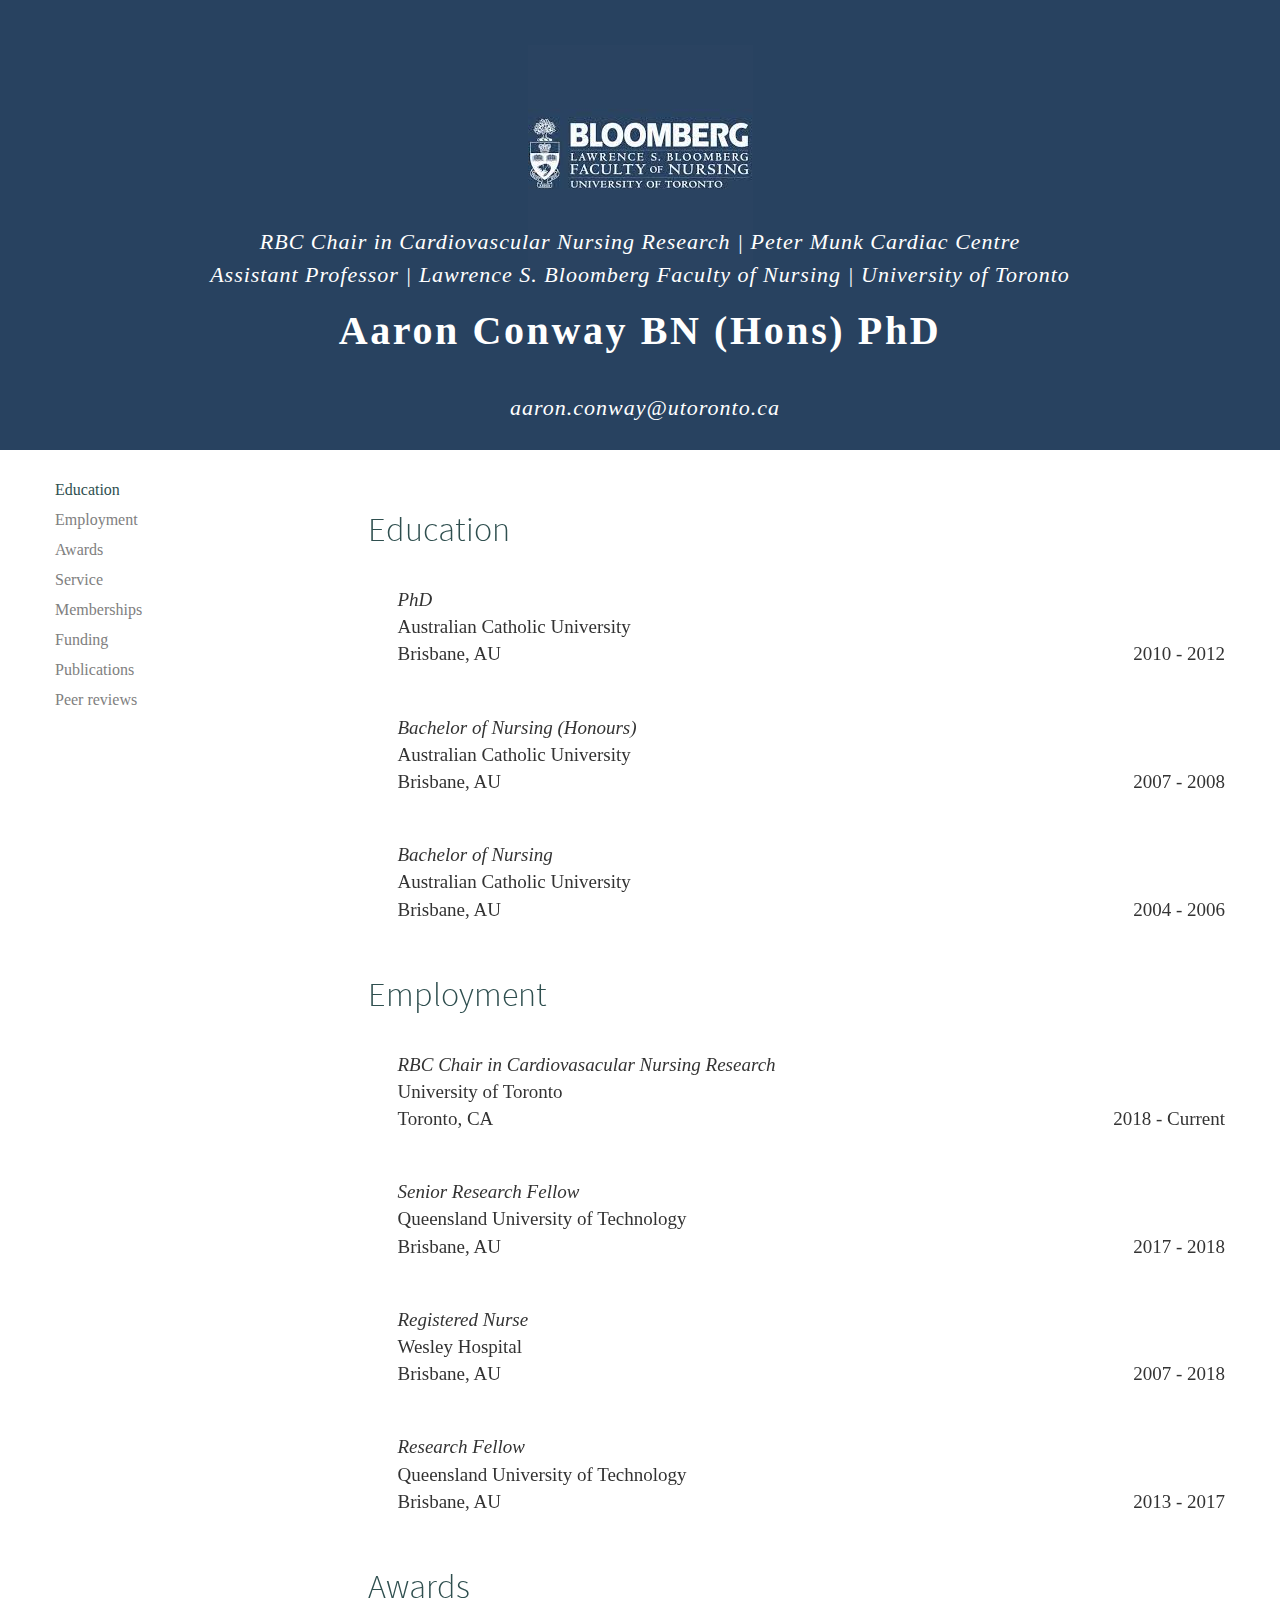
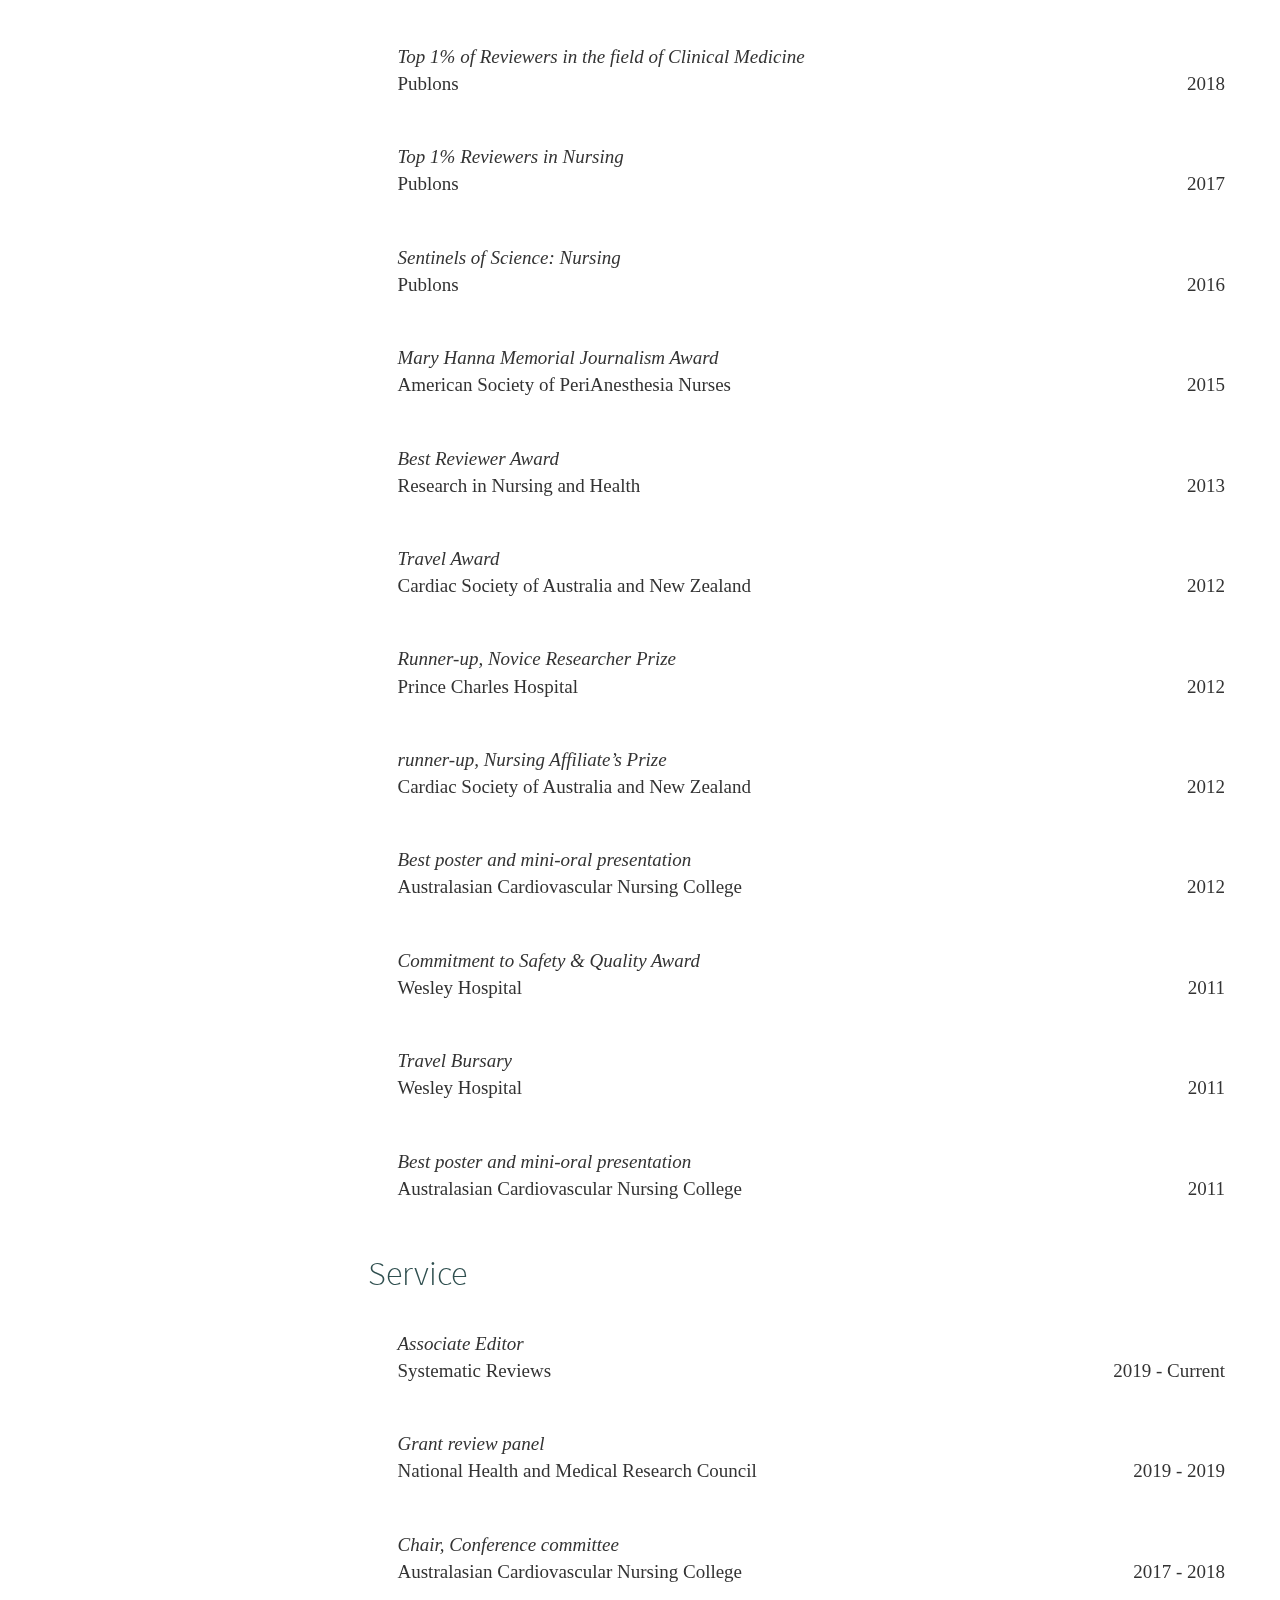
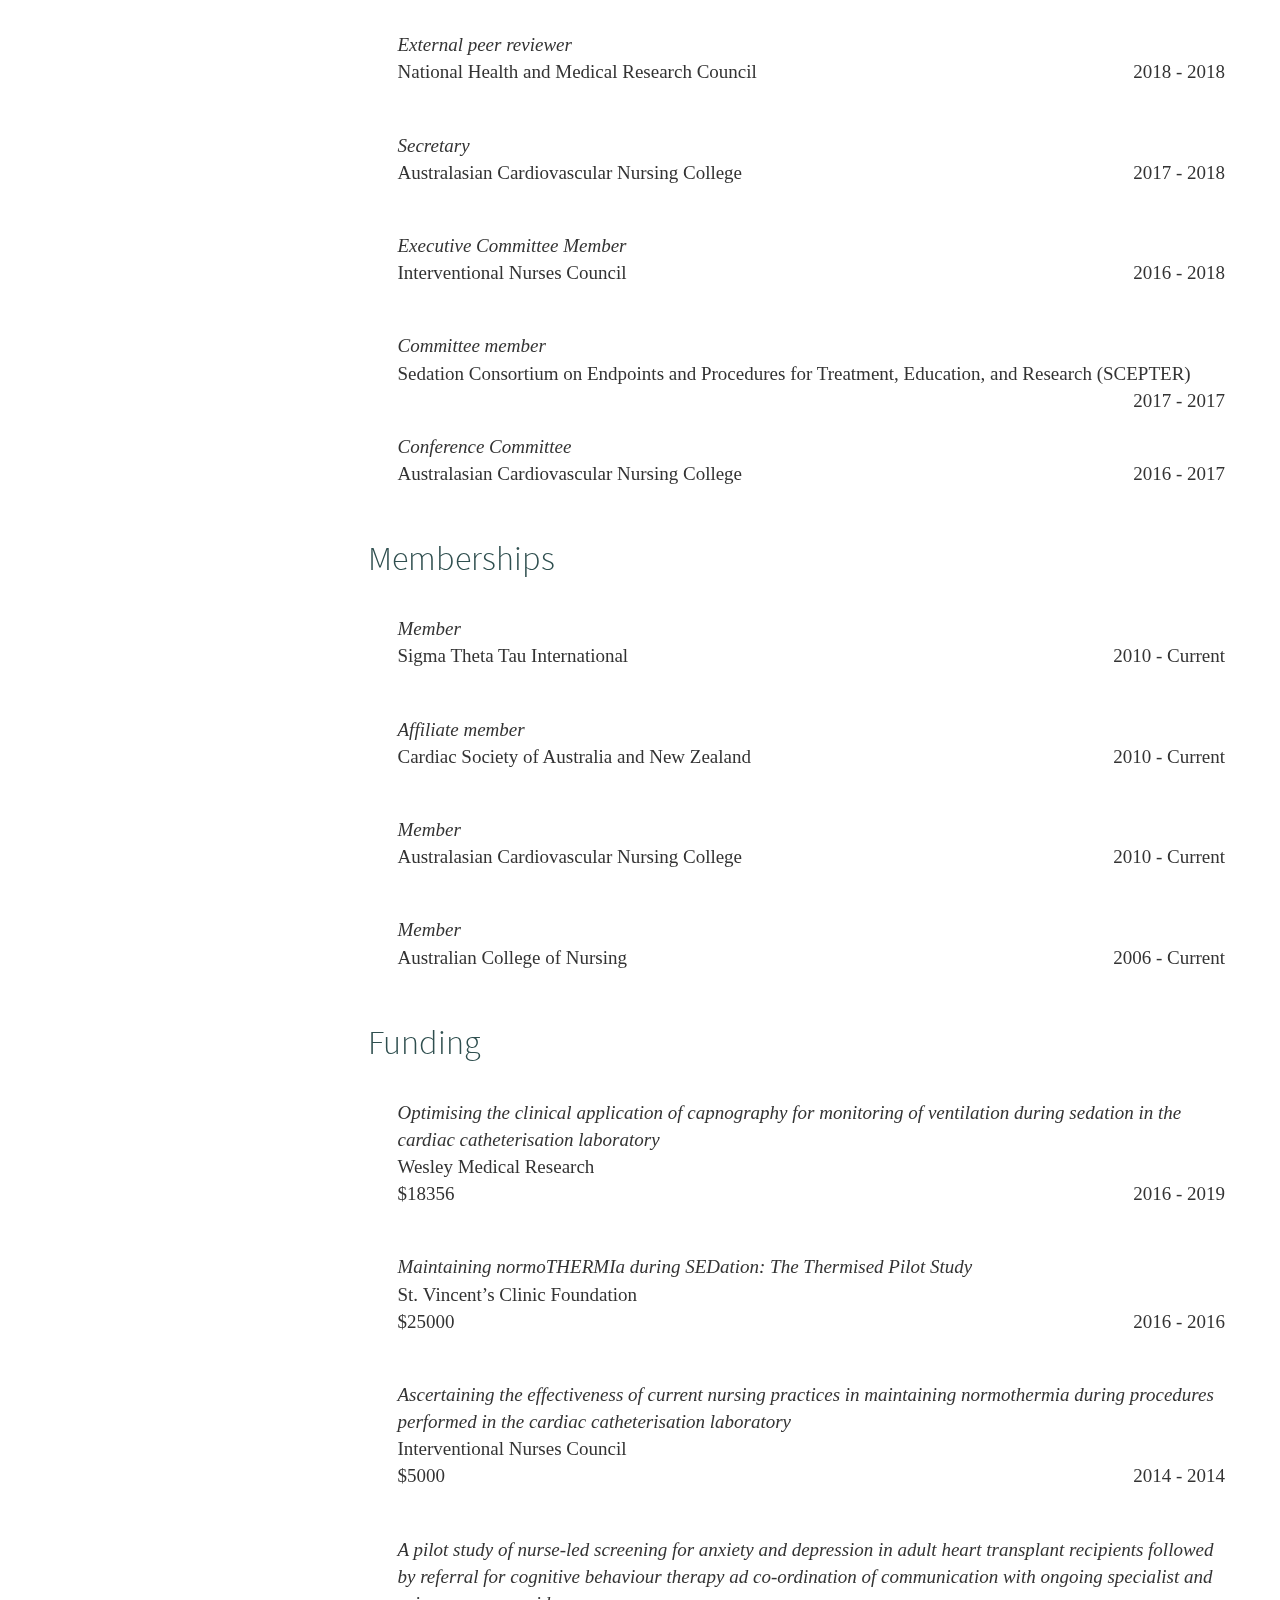
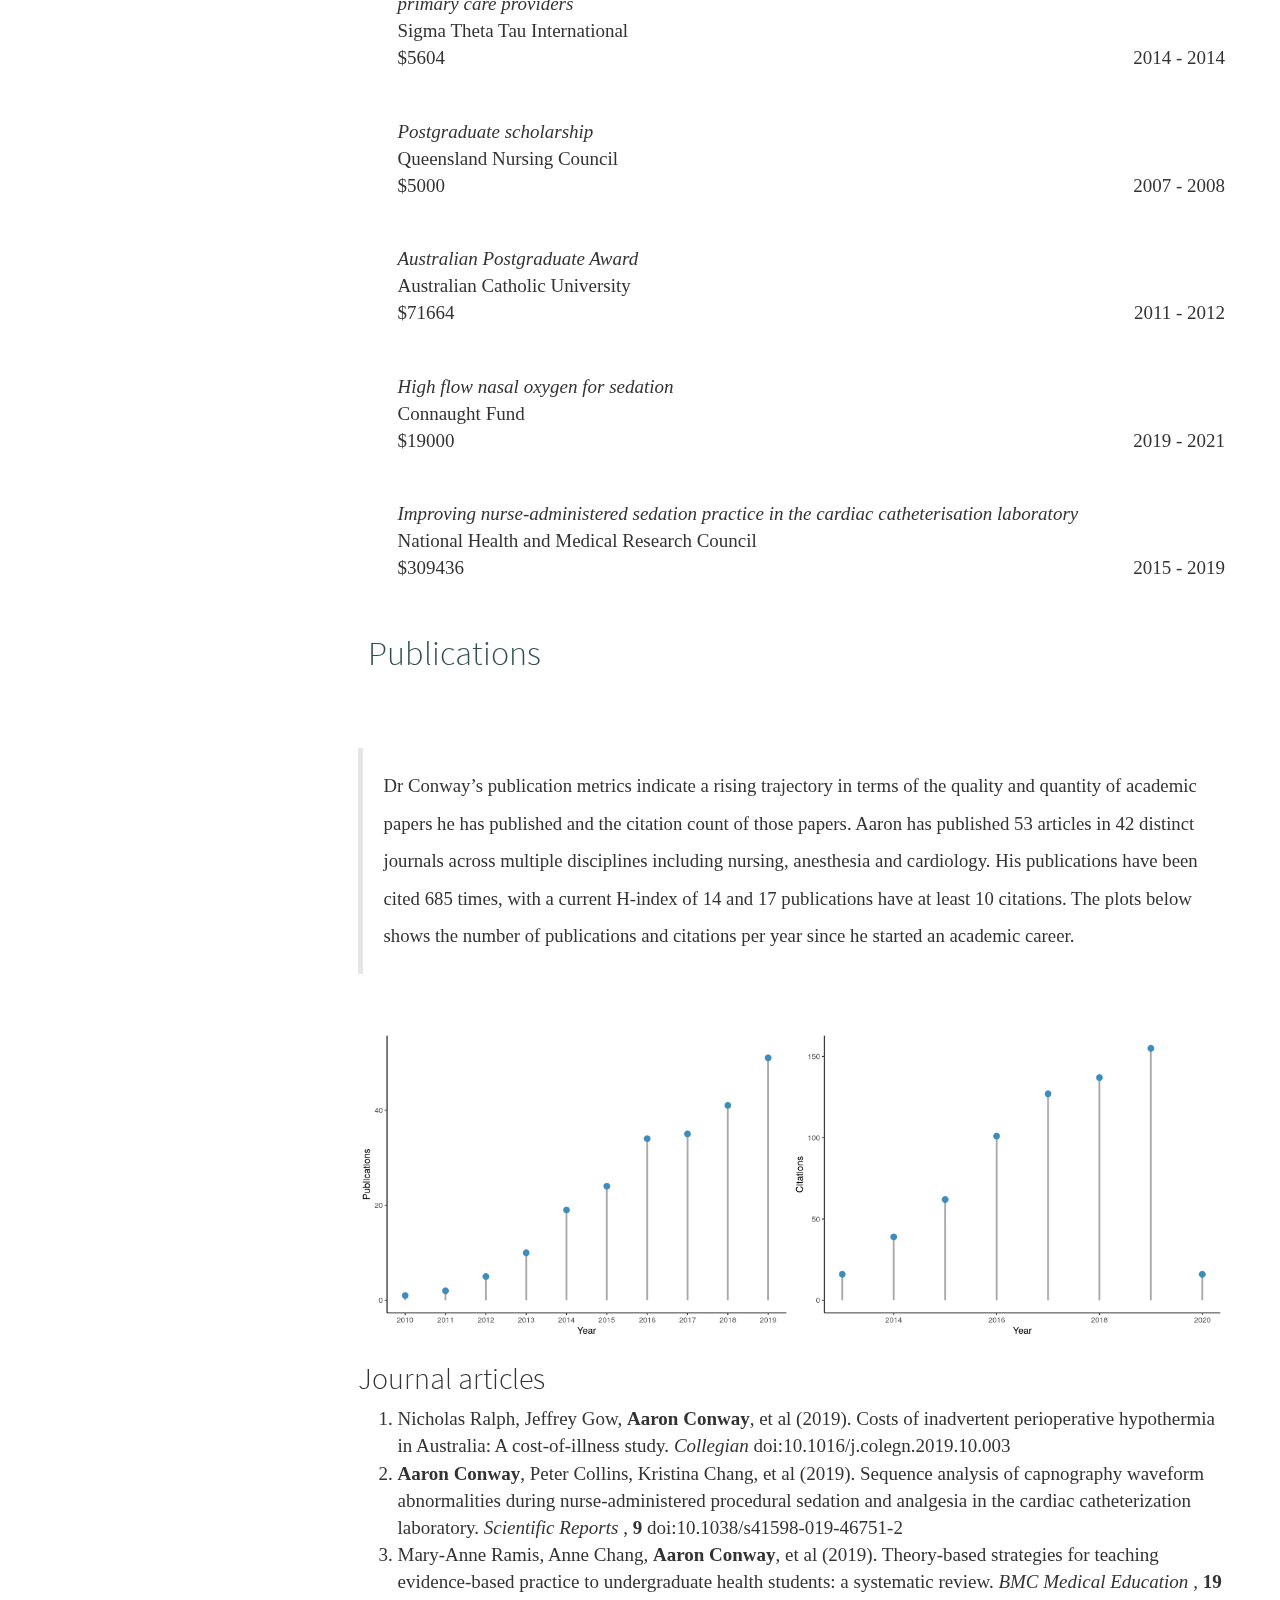
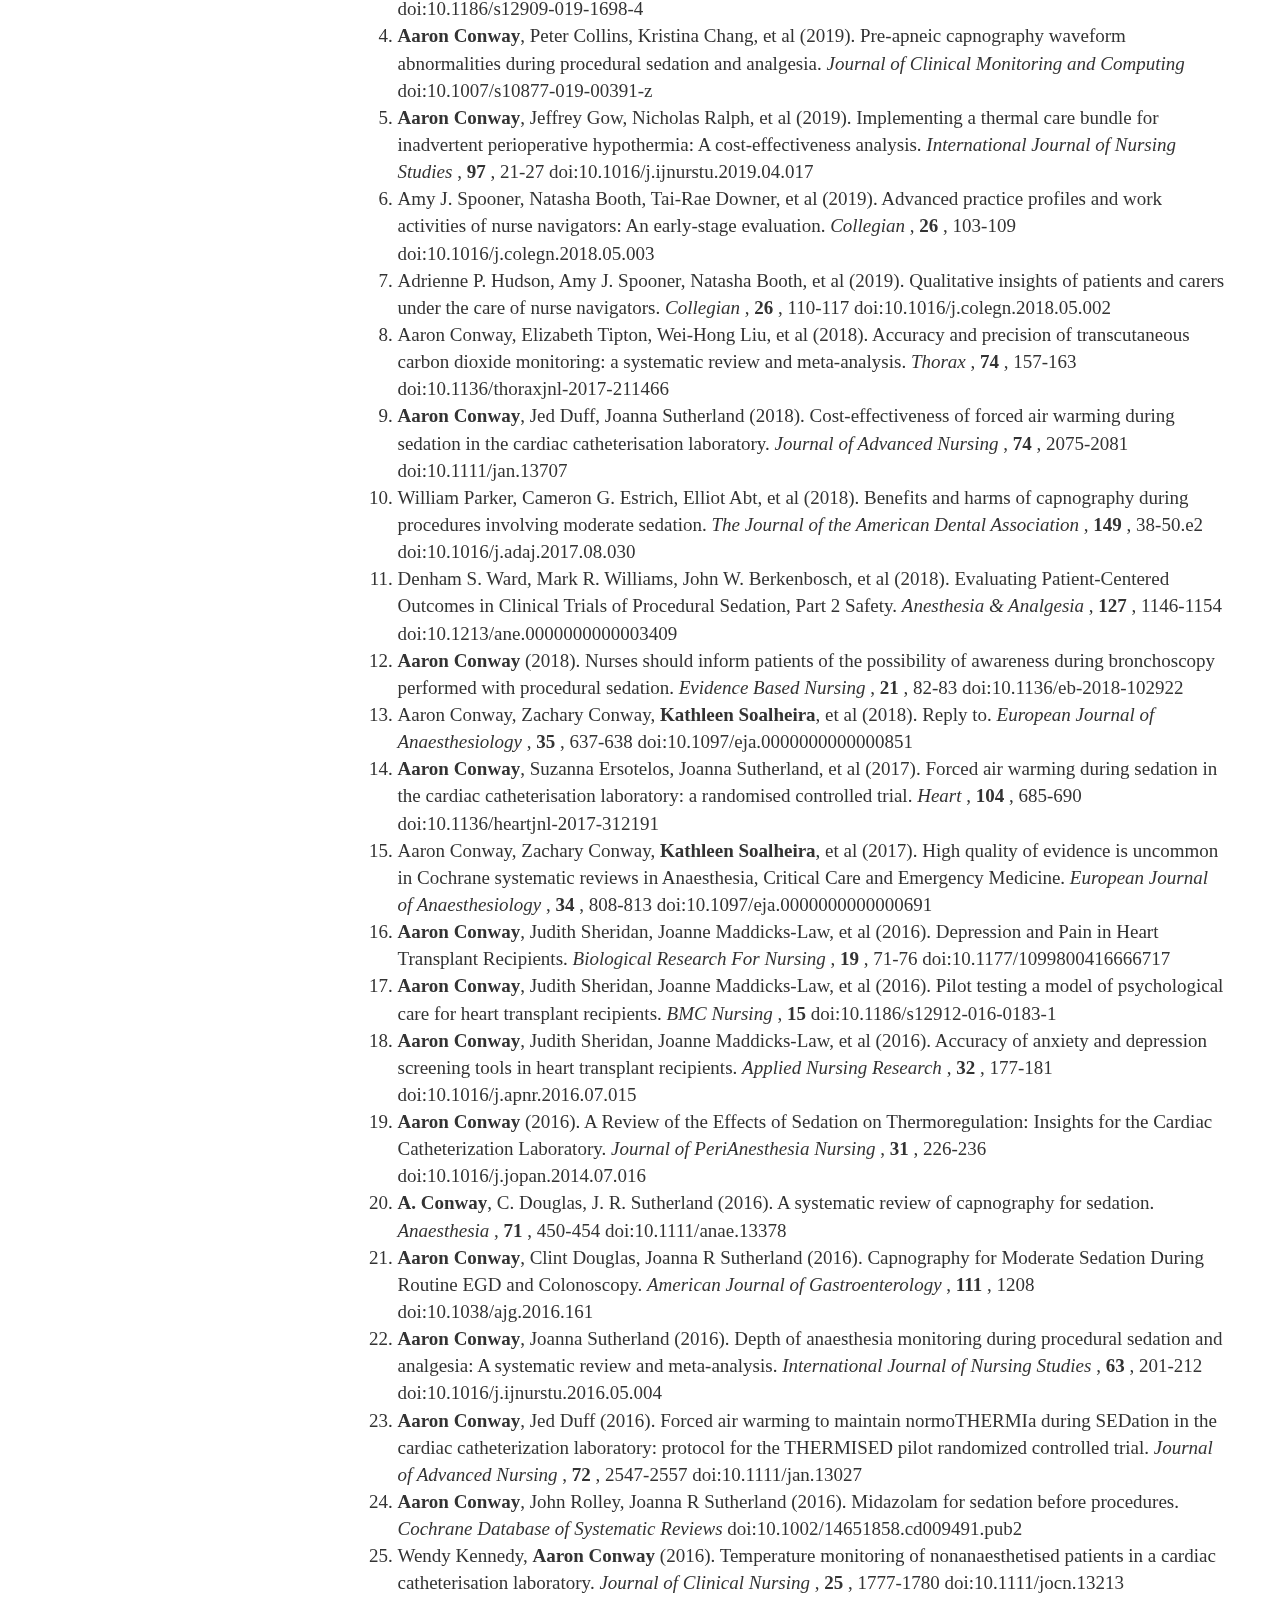
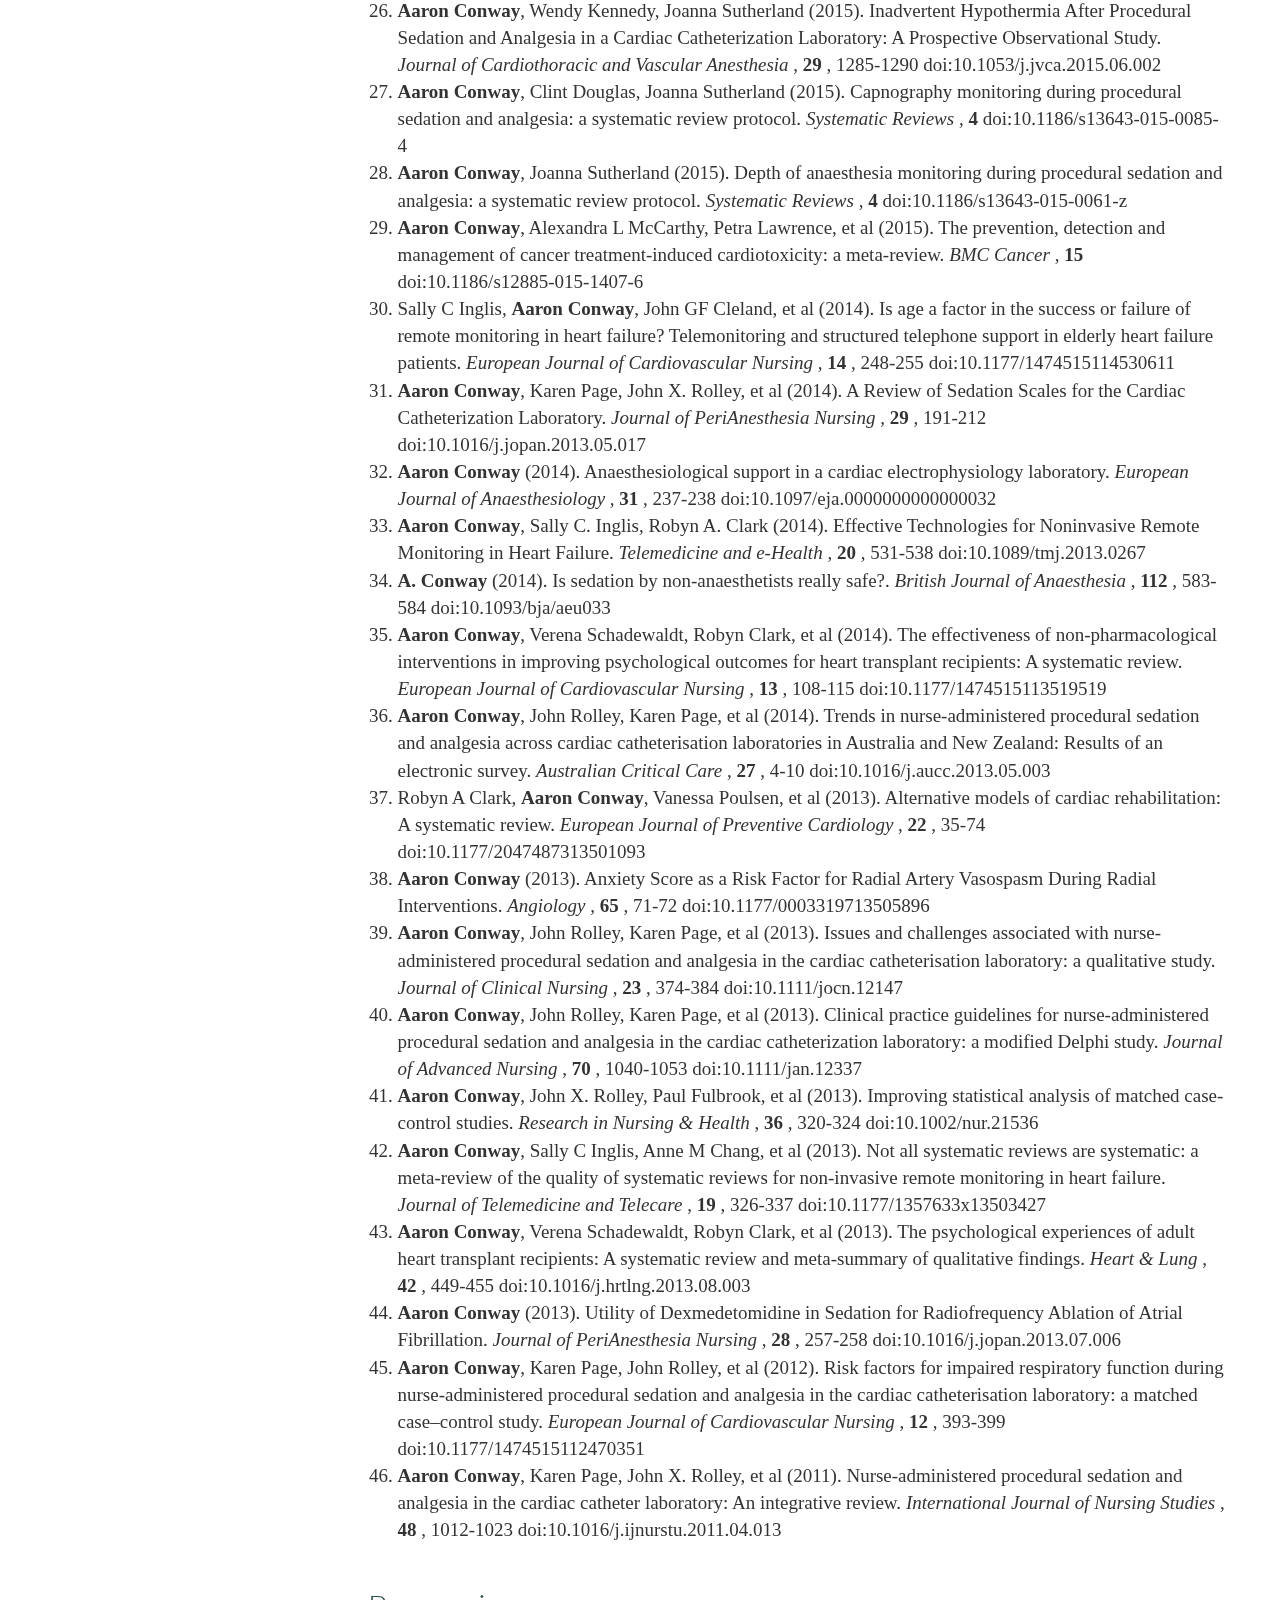
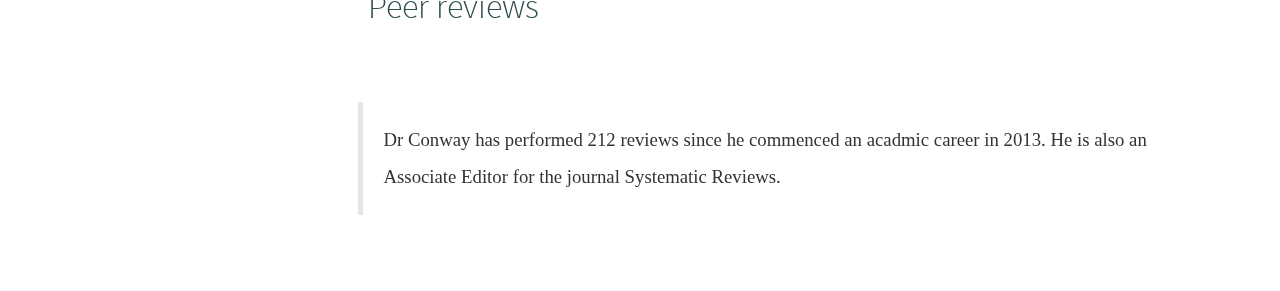
==== docs/index.html @ b569cb8b "Scheduled" ====
<!DOCTYPE html>

<html>

<head>
<meta name="description" content="Aaron Conway Nursing Research">
<script>window.FontAwesomeKitConfig = {"asyncLoading":{"enabled":true},"autoA11y":{"enabled":true},"baseUrl":"https://kit-pro.fontawesome.com","license":"pro","method":"css","minify":{"enabled":true},"v4shim":{"enabled":true},"version":"latest"};
!function(){!function(){if(!(void 0===window.Element||"classList"in document.documentElement)){var e,t,n,i=Array.prototype,o=i.push,a=i.splice,s=i.join;r.prototype={add:function(e){this.contains(e)||(o.call(this,e),this.el.className=this.toString())},contains:function(e){return-1!=this.el.className.indexOf(e)},item:function(e){return this[e]||null},remove:function(e){if(this.contains(e)){for(var t=0;t<this.length&&this[t]!=e;t++);a.call(this,t,1),this.el.className=this.toString()}},toString:function(){return s.call(this," ")},toggle:function(e){return this.contains(e)?this.remove(e):this.add(e),this.contains(e)}},window.DOMTokenList=r,e=Element.prototype,t="classList",n=function(){return new r(this)},Object.defineProperty?Object.defineProperty(e,t,{get:n}):e.__defineGetter__(t,n)}function r(e){for(var t=(this.el=e).className.replace(/^\s+|\s+$/g,"").split(/\s+/),n=0;n<t.length;n++)o.call(this,t[n])}}();function f(e){var t,n,i,o;prefixesArray=e||["fa"],prefixesSelectorString="."+Array.prototype.join.call(e,",."),t=document.querySelectorAll(prefixesSelectorString),Array.prototype.forEach.call(t,function(e){n=e.getAttribute("title"),e.setAttribute("aria-hidden","true"),i=!e.nextElementSibling||!e.nextElementSibling.classList.contains("sr-only"),n&&i&&((o=document.createElement("span")).innerHTML=n,o.classList.add("sr-only"),e.parentNode.insertBefore(o,e.nextSibling))})}var e,t,u=function(e){var t=document.createElement("link");t.href=e,t.media="all",t.rel="stylesheet",document.getElementsByTagName("head")[0].appendChild(t)},m=function(e){!function(e,t,n){var i,o=window.document,a=o.createElement("link");if(t)i=t;else{var s=(o.body||o.getElementsByTagName("head")[0]).childNodes;i=s[s.length-1]}var r=o.styleSheets;a.rel="stylesheet",a.href=e,a.media="only x",function e(t){if(o.body)return t();setTimeout(function(){e(t)})}(function(){i.parentNode.insertBefore(a,t?i:i.nextSibling)});var l=function(e){for(var t=a.href,n=r.length;n--;)if(r[n].href===t)return e();setTimeout(function(){l(e)})};function c(){a.addEventListener&&a.removeEventListener("load",c),a.media=n||"all"}a.addEventListener&&a.addEventListener("load",c),(a.onloadcssdefined=l)(c)}(e)},n=function(e,t){var n=t&&void 0!==t.autoFetchSvg?t.autoFetchSvg:void 0,i=t&&void 0!==t.async?t.async:void 0,o=t&&void 0!==t.autoA11y?t.autoA11y:void 0,a=document.createElement("script"),s=document.scripts[0];a.src=e,void 0!==o&&a.setAttribute("data-auto-a11y",o?"true":"false"),n&&(a.setAttributeNode(document.createAttribute("data-auto-fetch-svg")),a.setAttribute("data-fetch-svg-from",t.fetchSvgFrom)),i&&a.setAttributeNode(document.createAttribute("defer")),s.parentNode.appendChild(a)};function h(e,t){var n=t&&t.shim?e.license+"-v4-shims":e.license,i=t&&t.minify?".min":"";return e.baseUrl+"/releases/"+("latest"===e.version?"latest":"v".concat(e.version))+"/"+e.method+"/"+n+i+"."+e.method}try{if(window.FontAwesomeKitConfig){var i=window.FontAwesomeKitConfig;"js"===i.method&&(t={async:(e=i).asyncLoading.enabled,autoA11y:e.autoA11y.enabled},"pro"===e.license&&(t.autoFetchSvg=!0,t.fetchSvgFrom=e.baseUrl+"/releases/"+("latest"===e.version?"latest":"v".concat(e.version))+"/svgs"),e.v4shim.enabled&&n(h(e,{shim:!0,minify:e.minify.enabled})),n(h(e,{minify:e.minify.enabled}),t)),"css"===i.method&&function(e){var t,n,i,o,a,s,r,l,c=f.bind(f,["fa","fab","fas","far","fal"]);e.autoA11y.enabled&&(n=c,o=[],a=document,s=a.documentElement.doScroll,r="DOMContentLoaded",(l=(s?/^loaded|^c/:/^loaded|^i|^c/).test(a.readyState))||a.addEventListener(r,i=function(){for(a.removeEventListener(r,i),l=1;i=o.shift();)i()}),l?setTimeout(n,0):o.push(n),t=c,"undefined"!=typeof MutationObserver&&new MutationObserver(t).observe(document,{childList:!0,subtree:!0})),e.v4shim.enabled&&(e.asyncLoading.enabled?m(h(e,{shim:!0,minify:e.minify.enabled})):u(h(e,{shim:!0,minify:e.minify.enabled})));var d=h(e,{minify:e.minify.enabled});e.asyncLoading.enabled?m(d):u(d)}(i)}}catch(e){}}();</script>
  
    <style type="text/css; charset=utf-8">@font-face {
font-family: 'Lato';
font-style: normal;
font-weight: 300;
src: local('Lato Light'), local('Lato-Light'), url([data-uri]) format('truetype');
}
@font-face {
font-family: 'Yanone Kaffeesatz';
font-style: normal;
font-weight: 300;
src: url([data-uri]) format('truetype');
}
</style>
          
<meta charset="utf-8" />
<meta name="generator" content="pandoc" />
<meta http-equiv="X-UA-Compatible" content="IE=EDGE" />




<title>index.utf8</title>

<script>/*! jQuery v1.11.3 | (c) 2005, 2015 jQuery Foundation, Inc. | jquery.org/license */
!function(a,b){"object"==typeof module&&"object"==typeof module.exports?module.exports=a.document?b(a,!0):function(a){if(!a.document)throw new Error("jQuery requires a window with a document");return b(a)}:b(a)}("undefined"!=typeof window?window:this,function(a,b){var c=[],d=c.slice,e=c.concat,f=c.push,g=c.indexOf,h={},i=h.toString,j=h.hasOwnProperty,k={},l="1.11.3",m=function(a,b){return new m.fn.init(a,b)},n=/^[\s\uFEFF\xA0]+|[\s\uFEFF\xA0]+$/g,o=/^-ms-/,p=/-([\da-z])/gi,q=function(a,b){return b.toUpperCase()};m.fn=m.prototype={jquery:l,constructor:m,selector:"",length:0,toArray:function(){return d.call(this)},get:function(a){return null!=a?0>a?this[a+this.length]:this[a]:d.call(this)},pushStack:function(a){var b=m.merge(this.constructor(),a);return b.prevObject=this,b.context=this.context,b},each:function(a,b){return m.each(this,a,b)},map:function(a){return this.pushStack(m.map(this,function(b,c){return a.call(b,c,b)}))},slice:function(){return this.pushStack(d.apply(this,arguments))},first:function(){return this.eq(0)},last:function(){return this.eq(-1)},eq:function(a){var b=this.length,c=+a+(0>a?b:0);return this.pushStack(c>=0&&b>c?[this[c]]:[])},end:function(){return this.prevObject||this.constructor(null)},push:f,sort:c.sort,splice:c.splice},m.extend=m.fn.extend=function(){var a,b,c,d,e,f,g=arguments[0]||{},h=1,i=arguments.length,j=!1;for("boolean"==typeof g&&(j=g,g=arguments[h]||{},h++),"object"==typeof g||m.isFunction(g)||(g={}),h===i&&(g=this,h--);i>h;h++)if(null!=(e=arguments[h]))for(d in e)a=g[d],c=e[d],g!==c&&(j&&c&&(m.isPlainObject(c)||(b=m.isArray(c)))?(b?(b=!1,f=a&&m.isArray(a)?a:[]):f=a&&m.isPlainObject(a)?a:{},g[d]=m.extend(j,f,c)):void 0!==c&&(g[d]=c));return g},m.extend({expando:"jQuery"+(l+Math.random()).replace(/\D/g,""),isReady:!0,error:function(a){throw new Error(a)},noop:function(){},isFunction:function(a){return"function"===m.type(a)},isArray:Array.isArray||function(a){return"array"===m.type(a)},isWindow:function(a){return null!=a&&a==a.window},isNumeric:function(a){return!m.isArray(a)&&a-parseFloat(a)+1>=0},isEmptyObject:function(a){var b;for(b in a)return!1;return!0},isPlainObject:function(a){var b;if(!a||"object"!==m.type(a)||a.nodeType||m.isWindow(a))return!1;try{if(a.constructor&&!j.call(a,"constructor")&&!j.call(a.constructor.prototype,"isPrototypeOf"))return!1}catch(c){return!1}if(k.ownLast)for(b in a)return j.call(a,b);for(b in a);return void 0===b||j.call(a,b)},type:function(a){return null==a?a+"":"object"==typeof a||"function"==typeof a?h[i.call(a)]||"object":typeof a},globalEval:function(b){b&&m.trim(b)&&(a.execScript||function(b){a.eval.call(a,b)})(b)},camelCase:function(a){return a.replace(o,"ms-").replace(p,q)},nodeName:function(a,b){return a.nodeName&&a.nodeName.toLowerCase()===b.toLowerCase()},each:function(a,b,c){var d,e=0,f=a.length,g=r(a);if(c){if(g){for(;f>e;e++)if(d=b.apply(a[e],c),d===!1)break}else for(e in a)if(d=b.apply(a[e],c),d===!1)break}else if(g){for(;f>e;e++)if(d=b.call(a[e],e,a[e]),d===!1)break}else for(e in a)if(d=b.call(a[e],e,a[e]),d===!1)break;return a},trim:function(a){return null==a?"":(a+"").replace(n,"")},makeArray:function(a,b){var c=b||[];return null!=a&&(r(Object(a))?m.merge(c,"string"==typeof a?[a]:a):f.call(c,a)),c},inArray:function(a,b,c){var d;if(b){if(g)return g.call(b,a,c);for(d=b.length,c=c?0>c?Math.max(0,d+c):c:0;d>c;c++)if(c in b&&b[c]===a)return c}return-1},merge:function(a,b){var c=+b.length,d=0,e=a.length;while(c>d)a[e++]=b[d++];if(c!==c)while(void 0!==b[d])a[e++]=b[d++];return a.length=e,a},grep:function(a,b,c){for(var d,e=[],f=0,g=a.length,h=!c;g>f;f++)d=!b(a[f],f),d!==h&&e.push(a[f]);return e},map:function(a,b,c){var d,f=0,g=a.length,h=r(a),i=[];if(h)for(;g>f;f++)d=b(a[f],f,c),null!=d&&i.push(d);else for(f in a)d=b(a[f],f,c),null!=d&&i.push(d);return e.apply([],i)},guid:1,proxy:function(a,b){var c,e,f;return"string"==typeof b&&(f=a[b],b=a,a=f),m.isFunction(a)?(c=d.call(arguments,2),e=function(){return a.apply(b||this,c.concat(d.call(arguments)))},e.guid=a.guid=a.guid||m.guid++,e):void 0},now:function(){return+new Date},support:k}),m.each("Boolean Number String Function Array Date RegExp Object Error".split(" "),function(a,b){h["[object "+b+"]"]=b.toLowerCase()});function r(a){var b="length"in a&&a.length,c=m.type(a);return"function"===c||m.isWindow(a)?!1:1===a.nodeType&&b?!0:"array"===c||0===b||"number"==typeof b&&b>0&&b-1 in a}var s=function(a){var b,c,d,e,f,g,h,i,j,k,l,m,n,o,p,q,r,s,t,u="sizzle"+1*new Date,v=a.document,w=0,x=0,y=ha(),z=ha(),A=ha(),B=function(a,b){return a===b&&(l=!0),0},C=1<<31,D={}.hasOwnProperty,E=[],F=E.pop,G=E.push,H=E.push,I=E.slice,J=function(a,b){for(var c=0,d=a.length;d>c;c++)if(a[c]===b)return c;return-1},K="checked|selected|async|autofocus|autoplay|controls|defer|disabled|hidden|ismap|loop|multiple|open|readonly|required|scoped",L="[\\x20\\t\\r\\n\\f]",M="(?:\\\\.|[\\w-]|[^\\x00-\\xa0])+",N=M.replace("w","w#"),O="\\["+L+"*("+M+")(?:"+L+"*([*^$|!~]?=)"+L+"*(?:'((?:\\\\.|[^\\\\'])*)'|\"((?:\\\\.|[^\\\\\"])*)\"|("+N+"))|)"+L+"*\\]",P=":("+M+")(?:\\((('((?:\\\\.|[^\\\\'])*)'|\"((?:\\\\.|[^\\\\\"])*)\")|((?:\\\\.|[^\\\\()[\\]]|"+O+")*)|.*)\\)|)",Q=new RegExp(L+"+","g"),R=new RegExp("^"+L+"+|((?:^|[^\\\\])(?:\\\\.)*)"+L+"+$","g"),S=new RegExp("^"+L+"*,"+L+"*"),T=new RegExp("^"+L+"*([>+~]|"+L+")"+L+"*"),U=new RegExp("="+L+"*([^\\]'\"]*?)"+L+"*\\]","g"),V=new RegExp(P),W=new RegExp("^"+N+"$"),X={ID:new RegExp("^#("+M+")"),CLASS:new RegExp("^\\.("+M+")"),TAG:new RegExp("^("+M.replace("w","w*")+")"),ATTR:new RegExp("^"+O),PSEUDO:new RegExp("^"+P),CHILD:new RegExp("^:(only|first|last|nth|nth-last)-(child|of-type)(?:\\("+L+"*(even|odd|(([+-]|)(\\d*)n|)"+L+"*(?:([+-]|)"+L+"*(\\d+)|))"+L+"*\\)|)","i"),bool:new RegExp("^(?:"+K+")$","i"),needsContext:new RegExp("^"+L+"*[>+~]|:(even|odd|eq|gt|lt|nth|first|last)(?:\\("+L+"*((?:-\\d)?\\d*)"+L+"*\\)|)(?=[^-]|$)","i")},Y=/^(?:input|select|textarea|button)$/i,Z=/^h\d$/i,$=/^[^{]+\{\s*\[native \w/,_=/^(?:#([\w-]+)|(\w+)|\.([\w-]+))$/,aa=/[+~]/,ba=/'|\\/g,ca=new RegExp("\\\\([\\da-f]{1,6}"+L+"?|("+L+")|.)","ig"),da=function(a,b,c){var d="0x"+b-65536;return d!==d||c?b:0>d?String.fromCharCode(d+65536):String.fromCharCode(d>>10|55296,1023&d|56320)},ea=function(){m()};try{H.apply(E=I.call(v.childNodes),v.childNodes),E[v.childNodes.length].nodeType}catch(fa){H={apply:E.length?function(a,b){G.apply(a,I.call(b))}:function(a,b){var c=a.length,d=0;while(a[c++]=b[d++]);a.length=c-1}}}function ga(a,b,d,e){var f,h,j,k,l,o,r,s,w,x;if((b?b.ownerDocument||b:v)!==n&&m(b),b=b||n,d=d||[],k=b.nodeType,"string"!=typeof a||!a||1!==k&&9!==k&&11!==k)return d;if(!e&&p){if(11!==k&&(f=_.exec(a)))if(j=f[1]){if(9===k){if(h=b.getElementById(j),!h||!h.parentNode)return d;if(h.id===j)return d.push(h),d}else if(b.ownerDocument&&(h=b.ownerDocument.getElementById(j))&&t(b,h)&&h.id===j)return d.push(h),d}else{if(f[2])return H.apply(d,b.getElementsByTagName(a)),d;if((j=f[3])&&c.getElementsByClassName)return H.apply(d,b.getElementsByClassName(j)),d}if(c.qsa&&(!q||!q.test(a))){if(s=r=u,w=b,x=1!==k&&a,1===k&&"object"!==b.nodeName.toLowerCase()){o=g(a),(r=b.getAttribute("id"))?s=r.replace(ba,"\\$&"):b.setAttribute("id",s),s="[id='"+s+"'] ",l=o.length;while(l--)o[l]=s+ra(o[l]);w=aa.test(a)&&pa(b.parentNode)||b,x=o.join(",")}if(x)try{return H.apply(d,w.querySelectorAll(x)),d}catch(y){}finally{r||b.removeAttribute("id")}}}return i(a.replace(R,"$1"),b,d,e)}function ha(){var a=[];function b(c,e){return a.push(c+" ")>d.cacheLength&&delete b[a.shift()],b[c+" "]=e}return b}function ia(a){return a[u]=!0,a}function ja(a){var b=n.createElement("div");try{return!!a(b)}catch(c){return!1}finally{b.parentNode&&b.parentNode.removeChild(b),b=null}}function ka(a,b){var c=a.split("|"),e=a.length;while(e--)d.attrHandle[c[e]]=b}function la(a,b){var c=b&&a,d=c&&1===a.nodeType&&1===b.nodeType&&(~b.sourceIndex||C)-(~a.sourceIndex||C);if(d)return d;if(c)while(c=c.nextSibling)if(c===b)return-1;return a?1:-1}function ma(a){return function(b){var c=b.nodeName.toLowerCase();return"input"===c&&b.type===a}}function na(a){return function(b){var c=b.nodeName.toLowerCase();return("input"===c||"button"===c)&&b.type===a}}function oa(a){return ia(function(b){return b=+b,ia(function(c,d){var e,f=a([],c.length,b),g=f.length;while(g--)c[e=f[g]]&&(c[e]=!(d[e]=c[e]))})})}function pa(a){return a&&"undefined"!=typeof a.getElementsByTagName&&a}c=ga.support={},f=ga.isXML=function(a){var b=a&&(a.ownerDocument||a).documentElement;return b?"HTML"!==b.nodeName:!1},m=ga.setDocument=function(a){var b,e,g=a?a.ownerDocument||a:v;return g!==n&&9===g.nodeType&&g.documentElement?(n=g,o=g.documentElement,e=g.defaultView,e&&e!==e.top&&(e.addEventListener?e.addEventListener("unload",ea,!1):e.attachEvent&&e.attachEvent("onunload",ea)),p=!f(g),c.attributes=ja(function(a){return a.className="i",!a.getAttribute("className")}),c.getElementsByTagName=ja(function(a){return a.appendChild(g.createComment("")),!a.getElementsByTagName("*").length}),c.getElementsByClassName=$.test(g.getElementsByClassName),c.getById=ja(function(a){return o.appendChild(a).id=u,!g.getElementsByName||!g.getElementsByName(u).length}),c.getById?(d.find.ID=function(a,b){if("undefined"!=typeof b.getElementById&&p){var c=b.getElementById(a);return c&&c.parentNode?[c]:[]}},d.filter.ID=function(a){var b=a.replace(ca,da);return function(a){return a.getAttribute("id")===b}}):(delete d.find.ID,d.filter.ID=function(a){var b=a.replace(ca,da);return function(a){var c="undefined"!=typeof a.getAttributeNode&&a.getAttributeNode("id");return c&&c.value===b}}),d.find.TAG=c.getElementsByTagName?function(a,b){return"undefined"!=typeof b.getElementsByTagName?b.getElementsByTagName(a):c.qsa?b.querySelectorAll(a):void 0}:function(a,b){var c,d=[],e=0,f=b.getElementsByTagName(a);if("*"===a){while(c=f[e++])1===c.nodeType&&d.push(c);return d}return f},d.find.CLASS=c.getElementsByClassName&&function(a,b){return p?b.getElementsByClassName(a):void 0},r=[],q=[],(c.qsa=$.test(g.querySelectorAll))&&(ja(function(a){o.appendChild(a).innerHTML="<a id='"+u+"'></a><select id='"+u+"-\f]' msallowcapture=''><option selected=''></option></select>",a.querySelectorAll("[msallowcapture^='']").length&&q.push("[*^$]="+L+"*(?:''|\"\")"),a.querySelectorAll("[selected]").length||q.push("\\["+L+"*(?:value|"+K+")"),a.querySelectorAll("[id~="+u+"-]").length||q.push("~="),a.querySelectorAll(":checked").length||q.push(":checked"),a.querySelectorAll("a#"+u+"+*").length||q.push(".#.+[+~]")}),ja(function(a){var b=g.createElement("input");b.setAttribute("type","hidden"),a.appendChild(b).setAttribute("name","D"),a.querySelectorAll("[name=d]").length&&q.push("name"+L+"*[*^$|!~]?="),a.querySelectorAll(":enabled").length||q.push(":enabled",":disabled"),a.querySelectorAll("*,:x"),q.push(",.*:")})),(c.matchesSelector=$.test(s=o.matches||o.webkitMatchesSelector||o.mozMatchesSelector||o.oMatchesSelector||o.msMatchesSelector))&&ja(function(a){c.disconnectedMatch=s.call(a,"div"),s.call(a,"[s!='']:x"),r.push("!=",P)}),q=q.length&&new RegExp(q.join("|")),r=r.length&&new RegExp(r.join("|")),b=$.test(o.compareDocumentPosition),t=b||$.test(o.contains)?function(a,b){var c=9===a.nodeType?a.documentElement:a,d=b&&b.parentNode;return a===d||!(!d||1!==d.nodeType||!(c.contains?c.contains(d):a.compareDocumentPosition&&16&a.compareDocumentPosition(d)))}:function(a,b){if(b)while(b=b.parentNode)if(b===a)return!0;return!1},B=b?function(a,b){if(a===b)return l=!0,0;var d=!a.compareDocumentPosition-!b.compareDocumentPosition;return d?d:(d=(a.ownerDocument||a)===(b.ownerDocument||b)?a.compareDocumentPosition(b):1,1&d||!c.sortDetached&&b.compareDocumentPosition(a)===d?a===g||a.ownerDocument===v&&t(v,a)?-1:b===g||b.ownerDocument===v&&t(v,b)?1:k?J(k,a)-J(k,b):0:4&d?-1:1)}:function(a,b){if(a===b)return l=!0,0;var c,d=0,e=a.parentNode,f=b.parentNode,h=[a],i=[b];if(!e||!f)return a===g?-1:b===g?1:e?-1:f?1:k?J(k,a)-J(k,b):0;if(e===f)return la(a,b);c=a;while(c=c.parentNode)h.unshift(c);c=b;while(c=c.parentNode)i.unshift(c);while(h[d]===i[d])d++;return d?la(h[d],i[d]):h[d]===v?-1:i[d]===v?1:0},g):n},ga.matches=function(a,b){return ga(a,null,null,b)},ga.matchesSelector=function(a,b){if((a.ownerDocument||a)!==n&&m(a),b=b.replace(U,"='$1']"),!(!c.matchesSelector||!p||r&&r.test(b)||q&&q.test(b)))try{var d=s.call(a,b);if(d||c.disconnectedMatch||a.document&&11!==a.document.nodeType)return d}catch(e){}return ga(b,n,null,[a]).length>0},ga.contains=function(a,b){return(a.ownerDocument||a)!==n&&m(a),t(a,b)},ga.attr=function(a,b){(a.ownerDocument||a)!==n&&m(a);var e=d.attrHandle[b.toLowerCase()],f=e&&D.call(d.attrHandle,b.toLowerCase())?e(a,b,!p):void 0;return void 0!==f?f:c.attributes||!p?a.getAttribute(b):(f=a.getAttributeNode(b))&&f.specified?f.value:null},ga.error=function(a){throw new Error("Syntax error, unrecognized expression: "+a)},ga.uniqueSort=function(a){var b,d=[],e=0,f=0;if(l=!c.detectDuplicates,k=!c.sortStable&&a.slice(0),a.sort(B),l){while(b=a[f++])b===a[f]&&(e=d.push(f));while(e--)a.splice(d[e],1)}return k=null,a},e=ga.getText=function(a){var b,c="",d=0,f=a.nodeType;if(f){if(1===f||9===f||11===f){if("string"==typeof a.textContent)return a.textContent;for(a=a.firstChild;a;a=a.nextSibling)c+=e(a)}else if(3===f||4===f)return a.nodeValue}else while(b=a[d++])c+=e(b);return c},d=ga.selectors={cacheLength:50,createPseudo:ia,match:X,attrHandle:{},find:{},relative:{">":{dir:"parentNode",first:!0}," ":{dir:"parentNode"},"+":{dir:"previousSibling",first:!0},"~":{dir:"previousSibling"}},preFilter:{ATTR:function(a){return a[1]=a[1].replace(ca,da),a[3]=(a[3]||a[4]||a[5]||"").replace(ca,da),"~="===a[2]&&(a[3]=" "+a[3]+" "),a.slice(0,4)},CHILD:function(a){return a[1]=a[1].toLowerCase(),"nth"===a[1].slice(0,3)?(a[3]||ga.error(a[0]),a[4]=+(a[4]?a[5]+(a[6]||1):2*("even"===a[3]||"odd"===a[3])),a[5]=+(a[7]+a[8]||"odd"===a[3])):a[3]&&ga.error(a[0]),a},PSEUDO:function(a){var b,c=!a[6]&&a[2];return X.CHILD.test(a[0])?null:(a[3]?a[2]=a[4]||a[5]||"":c&&V.test(c)&&(b=g(c,!0))&&(b=c.indexOf(")",c.length-b)-c.length)&&(a[0]=a[0].slice(0,b),a[2]=c.slice(0,b)),a.slice(0,3))}},filter:{TAG:function(a){var b=a.replace(ca,da).toLowerCase();return"*"===a?function(){return!0}:function(a){return a.nodeName&&a.nodeName.toLowerCase()===b}},CLASS:function(a){var b=y[a+" "];return b||(b=new RegExp("(^|"+L+")"+a+"("+L+"|$)"))&&y(a,function(a){return b.test("string"==typeof a.className&&a.className||"undefined"!=typeof a.getAttribute&&a.getAttribute("class")||"")})},ATTR:function(a,b,c){return function(d){var e=ga.attr(d,a);return null==e?"!="===b:b?(e+="","="===b?e===c:"!="===b?e!==c:"^="===b?c&&0===e.indexOf(c):"*="===b?c&&e.indexOf(c)>-1:"$="===b?c&&e.slice(-c.length)===c:"~="===b?(" "+e.replace(Q," ")+" ").indexOf(c)>-1:"|="===b?e===c||e.slice(0,c.length+1)===c+"-":!1):!0}},CHILD:function(a,b,c,d,e){var f="nth"!==a.slice(0,3),g="last"!==a.slice(-4),h="of-type"===b;return 1===d&&0===e?function(a){return!!a.parentNode}:function(b,c,i){var j,k,l,m,n,o,p=f!==g?"nextSibling":"previousSibling",q=b.parentNode,r=h&&b.nodeName.toLowerCase(),s=!i&&!h;if(q){if(f){while(p){l=b;while(l=l[p])if(h?l.nodeName.toLowerCase()===r:1===l.nodeType)return!1;o=p="only"===a&&!o&&"nextSibling"}return!0}if(o=[g?q.firstChild:q.lastChild],g&&s){k=q[u]||(q[u]={}),j=k[a]||[],n=j[0]===w&&j[1],m=j[0]===w&&j[2],l=n&&q.childNodes[n];while(l=++n&&l&&l[p]||(m=n=0)||o.pop())if(1===l.nodeType&&++m&&l===b){k[a]=[w,n,m];break}}else if(s&&(j=(b[u]||(b[u]={}))[a])&&j[0]===w)m=j[1];else while(l=++n&&l&&l[p]||(m=n=0)||o.pop())if((h?l.nodeName.toLowerCase()===r:1===l.nodeType)&&++m&&(s&&((l[u]||(l[u]={}))[a]=[w,m]),l===b))break;return m-=e,m===d||m%d===0&&m/d>=0}}},PSEUDO:function(a,b){var c,e=d.pseudos[a]||d.setFilters[a.toLowerCase()]||ga.error("unsupported pseudo: "+a);return e[u]?e(b):e.length>1?(c=[a,a,"",b],d.setFilters.hasOwnProperty(a.toLowerCase())?ia(function(a,c){var d,f=e(a,b),g=f.length;while(g--)d=J(a,f[g]),a[d]=!(c[d]=f[g])}):function(a){return e(a,0,c)}):e}},pseudos:{not:ia(function(a){var b=[],c=[],d=h(a.replace(R,"$1"));return d[u]?ia(function(a,b,c,e){var f,g=d(a,null,e,[]),h=a.length;while(h--)(f=g[h])&&(a[h]=!(b[h]=f))}):function(a,e,f){return b[0]=a,d(b,null,f,c),b[0]=null,!c.pop()}}),has:ia(function(a){return function(b){return ga(a,b).length>0}}),contains:ia(function(a){return a=a.replace(ca,da),function(b){return(b.textContent||b.innerText||e(b)).indexOf(a)>-1}}),lang:ia(function(a){return W.test(a||"")||ga.error("unsupported lang: "+a),a=a.replace(ca,da).toLowerCase(),function(b){var c;do if(c=p?b.lang:b.getAttribute("xml:lang")||b.getAttribute("lang"))return c=c.toLowerCase(),c===a||0===c.indexOf(a+"-");while((b=b.parentNode)&&1===b.nodeType);return!1}}),target:function(b){var c=a.location&&a.location.hash;return c&&c.slice(1)===b.id},root:function(a){return a===o},focus:function(a){return a===n.activeElement&&(!n.hasFocus||n.hasFocus())&&!!(a.type||a.href||~a.tabIndex)},enabled:function(a){return a.disabled===!1},disabled:function(a){return a.disabled===!0},checked:function(a){var b=a.nodeName.toLowerCase();return"input"===b&&!!a.checked||"option"===b&&!!a.selected},selected:function(a){return a.parentNode&&a.parentNode.selectedIndex,a.selected===!0},empty:function(a){for(a=a.firstChild;a;a=a.nextSibling)if(a.nodeType<6)return!1;return!0},parent:function(a){return!d.pseudos.empty(a)},header:function(a){return Z.test(a.nodeName)},input:function(a){return Y.test(a.nodeName)},button:function(a){var b=a.nodeName.toLowerCase();return"input"===b&&"button"===a.type||"button"===b},text:function(a){var b;return"input"===a.nodeName.toLowerCase()&&"text"===a.type&&(null==(b=a.getAttribute("type"))||"text"===b.toLowerCase())},first:oa(function(){return[0]}),last:oa(function(a,b){return[b-1]}),eq:oa(function(a,b,c){return[0>c?c+b:c]}),even:oa(function(a,b){for(var c=0;b>c;c+=2)a.push(c);return a}),odd:oa(function(a,b){for(var c=1;b>c;c+=2)a.push(c);return a}),lt:oa(function(a,b,c){for(var d=0>c?c+b:c;--d>=0;)a.push(d);return a}),gt:oa(function(a,b,c){for(var d=0>c?c+b:c;++d<b;)a.push(d);return a})}},d.pseudos.nth=d.pseudos.eq;for(b in{radio:!0,checkbox:!0,file:!0,password:!0,image:!0})d.pseudos[b]=ma(b);for(b in{submit:!0,reset:!0})d.pseudos[b]=na(b);function qa(){}qa.prototype=d.filters=d.pseudos,d.setFilters=new qa,g=ga.tokenize=function(a,b){var c,e,f,g,h,i,j,k=z[a+" "];if(k)return b?0:k.slice(0);h=a,i=[],j=d.preFilter;while(h){(!c||(e=S.exec(h)))&&(e&&(h=h.slice(e[0].length)||h),i.push(f=[])),c=!1,(e=T.exec(h))&&(c=e.shift(),f.push({value:c,type:e[0].replace(R," ")}),h=h.slice(c.length));for(g in d.filter)!(e=X[g].exec(h))||j[g]&&!(e=j[g](e))||(c=e.shift(),f.push({value:c,type:g,matches:e}),h=h.slice(c.length));if(!c)break}return b?h.length:h?ga.error(a):z(a,i).slice(0)};function ra(a){for(var b=0,c=a.length,d="";c>b;b++)d+=a[b].value;return d}function sa(a,b,c){var d=b.dir,e=c&&"parentNode"===d,f=x++;return b.first?function(b,c,f){while(b=b[d])if(1===b.nodeType||e)return a(b,c,f)}:function(b,c,g){var h,i,j=[w,f];if(g){while(b=b[d])if((1===b.nodeType||e)&&a(b,c,g))return!0}else while(b=b[d])if(1===b.nodeType||e){if(i=b[u]||(b[u]={}),(h=i[d])&&h[0]===w&&h[1]===f)return j[2]=h[2];if(i[d]=j,j[2]=a(b,c,g))return!0}}}function ta(a){return a.length>1?function(b,c,d){var e=a.length;while(e--)if(!a[e](b,c,d))return!1;return!0}:a[0]}function ua(a,b,c){for(var d=0,e=b.length;e>d;d++)ga(a,b[d],c);return c}function va(a,b,c,d,e){for(var f,g=[],h=0,i=a.length,j=null!=b;i>h;h++)(f=a[h])&&(!c||c(f,d,e))&&(g.push(f),j&&b.push(h));return g}function wa(a,b,c,d,e,f){return d&&!d[u]&&(d=wa(d)),e&&!e[u]&&(e=wa(e,f)),ia(function(f,g,h,i){var j,k,l,m=[],n=[],o=g.length,p=f||ua(b||"*",h.nodeType?[h]:h,[]),q=!a||!f&&b?p:va(p,m,a,h,i),r=c?e||(f?a:o||d)?[]:g:q;if(c&&c(q,r,h,i),d){j=va(r,n),d(j,[],h,i),k=j.length;while(k--)(l=j[k])&&(r[n[k]]=!(q[n[k]]=l))}if(f){if(e||a){if(e){j=[],k=r.length;while(k--)(l=r[k])&&j.push(q[k]=l);e(null,r=[],j,i)}k=r.length;while(k--)(l=r[k])&&(j=e?J(f,l):m[k])>-1&&(f[j]=!(g[j]=l))}}else r=va(r===g?r.splice(o,r.length):r),e?e(null,g,r,i):H.apply(g,r)})}function xa(a){for(var b,c,e,f=a.length,g=d.relative[a[0].type],h=g||d.relative[" "],i=g?1:0,k=sa(function(a){return a===b},h,!0),l=sa(function(a){return J(b,a)>-1},h,!0),m=[function(a,c,d){var e=!g&&(d||c!==j)||((b=c).nodeType?k(a,c,d):l(a,c,d));return b=null,e}];f>i;i++)if(c=d.relative[a[i].type])m=[sa(ta(m),c)];else{if(c=d.filter[a[i].type].apply(null,a[i].matches),c[u]){for(e=++i;f>e;e++)if(d.relative[a[e].type])break;return wa(i>1&&ta(m),i>1&&ra(a.slice(0,i-1).concat({value:" "===a[i-2].type?"*":""})).replace(R,"$1"),c,e>i&&xa(a.slice(i,e)),f>e&&xa(a=a.slice(e)),f>e&&ra(a))}m.push(c)}return ta(m)}function ya(a,b){var c=b.length>0,e=a.length>0,f=function(f,g,h,i,k){var l,m,o,p=0,q="0",r=f&&[],s=[],t=j,u=f||e&&d.find.TAG("*",k),v=w+=null==t?1:Math.random()||.1,x=u.length;for(k&&(j=g!==n&&g);q!==x&&null!=(l=u[q]);q++){if(e&&l){m=0;while(o=a[m++])if(o(l,g,h)){i.push(l);break}k&&(w=v)}c&&((l=!o&&l)&&p--,f&&r.push(l))}if(p+=q,c&&q!==p){m=0;while(o=b[m++])o(r,s,g,h);if(f){if(p>0)while(q--)r[q]||s[q]||(s[q]=F.call(i));s=va(s)}H.apply(i,s),k&&!f&&s.length>0&&p+b.length>1&&ga.uniqueSort(i)}return k&&(w=v,j=t),r};return c?ia(f):f}return h=ga.compile=function(a,b){var c,d=[],e=[],f=A[a+" "];if(!f){b||(b=g(a)),c=b.length;while(c--)f=xa(b[c]),f[u]?d.push(f):e.push(f);f=A(a,ya(e,d)),f.selector=a}return f},i=ga.select=function(a,b,e,f){var i,j,k,l,m,n="function"==typeof a&&a,o=!f&&g(a=n.selector||a);if(e=e||[],1===o.length){if(j=o[0]=o[0].slice(0),j.length>2&&"ID"===(k=j[0]).type&&c.getById&&9===b.nodeType&&p&&d.relative[j[1].type]){if(b=(d.find.ID(k.matches[0].replace(ca,da),b)||[])[0],!b)return e;n&&(b=b.parentNode),a=a.slice(j.shift().value.length)}i=X.needsContext.test(a)?0:j.length;while(i--){if(k=j[i],d.relative[l=k.type])break;if((m=d.find[l])&&(f=m(k.matches[0].replace(ca,da),aa.test(j[0].type)&&pa(b.parentNode)||b))){if(j.splice(i,1),a=f.length&&ra(j),!a)return H.apply(e,f),e;break}}}return(n||h(a,o))(f,b,!p,e,aa.test(a)&&pa(b.parentNode)||b),e},c.sortStable=u.split("").sort(B).join("")===u,c.detectDuplicates=!!l,m(),c.sortDetached=ja(function(a){return 1&a.compareDocumentPosition(n.createElement("div"))}),ja(function(a){return a.innerHTML="<a href='#'></a>","#"===a.firstChild.getAttribute("href")})||ka("type|href|height|width",function(a,b,c){return c?void 0:a.getAttribute(b,"type"===b.toLowerCase()?1:2)}),c.attributes&&ja(function(a){return a.innerHTML="<input/>",a.firstChild.setAttribute("value",""),""===a.firstChild.getAttribute("value")})||ka("value",function(a,b,c){return c||"input"!==a.nodeName.toLowerCase()?void 0:a.defaultValue}),ja(function(a){return null==a.getAttribute("disabled")})||ka(K,function(a,b,c){var d;return c?void 0:a[b]===!0?b.toLowerCase():(d=a.getAttributeNode(b))&&d.specified?d.value:null}),ga}(a);m.find=s,m.expr=s.selectors,m.expr[":"]=m.expr.pseudos,m.unique=s.uniqueSort,m.text=s.getText,m.isXMLDoc=s.isXML,m.contains=s.contains;var t=m.expr.match.needsContext,u=/^<(\w+)\s*\/?>(?:<\/\1>|)$/,v=/^.[^:#\[\.,]*$/;function w(a,b,c){if(m.isFunction(b))return m.grep(a,function(a,d){return!!b.call(a,d,a)!==c});if(b.nodeType)return m.grep(a,function(a){return a===b!==c});if("string"==typeof b){if(v.test(b))return m.filter(b,a,c);b=m.filter(b,a)}return m.grep(a,function(a){return m.inArray(a,b)>=0!==c})}m.filter=function(a,b,c){var d=b[0];return c&&(a=":not("+a+")"),1===b.length&&1===d.nodeType?m.find.matchesSelector(d,a)?[d]:[]:m.find.matches(a,m.grep(b,function(a){return 1===a.nodeType}))},m.fn.extend({find:function(a){var b,c=[],d=this,e=d.length;if("string"!=typeof a)return this.pushStack(m(a).filter(function(){for(b=0;e>b;b++)if(m.contains(d[b],this))return!0}));for(b=0;e>b;b++)m.find(a,d[b],c);return c=this.pushStack(e>1?m.unique(c):c),c.selector=this.selector?this.selector+" "+a:a,c},filter:function(a){return this.pushStack(w(this,a||[],!1))},not:function(a){return this.pushStack(w(this,a||[],!0))},is:function(a){return!!w(this,"string"==typeof a&&t.test(a)?m(a):a||[],!1).length}});var x,y=a.document,z=/^(?:\s*(<[\w\W]+>)[^>]*|#([\w-]*))$/,A=m.fn.init=function(a,b){var c,d;if(!a)return this;if("string"==typeof a){if(c="<"===a.charAt(0)&&">"===a.charAt(a.length-1)&&a.length>=3?[null,a,null]:z.exec(a),!c||!c[1]&&b)return!b||b.jquery?(b||x).find(a):this.constructor(b).find(a);if(c[1]){if(b=b instanceof m?b[0]:b,m.merge(this,m.parseHTML(c[1],b&&b.nodeType?b.ownerDocument||b:y,!0)),u.test(c[1])&&m.isPlainObject(b))for(c in b)m.isFunction(this[c])?this[c](b[c]):this.attr(c,b[c]);return this}if(d=y.getElementById(c[2]),d&&d.parentNode){if(d.id!==c[2])return x.find(a);this.length=1,this[0]=d}return this.context=y,this.selector=a,this}return a.nodeType?(this.context=this[0]=a,this.length=1,this):m.isFunction(a)?"undefined"!=typeof x.ready?x.ready(a):a(m):(void 0!==a.selector&&(this.selector=a.selector,this.context=a.context),m.makeArray(a,this))};A.prototype=m.fn,x=m(y);var B=/^(?:parents|prev(?:Until|All))/,C={children:!0,contents:!0,next:!0,prev:!0};m.extend({dir:function(a,b,c){var d=[],e=a[b];while(e&&9!==e.nodeType&&(void 0===c||1!==e.nodeType||!m(e).is(c)))1===e.nodeType&&d.push(e),e=e[b];return d},sibling:function(a,b){for(var c=[];a;a=a.nextSibling)1===a.nodeType&&a!==b&&c.push(a);return c}}),m.fn.extend({has:function(a){var b,c=m(a,this),d=c.length;return this.filter(function(){for(b=0;d>b;b++)if(m.contains(this,c[b]))return!0})},closest:function(a,b){for(var c,d=0,e=this.length,f=[],g=t.test(a)||"string"!=typeof a?m(a,b||this.context):0;e>d;d++)for(c=this[d];c&&c!==b;c=c.parentNode)if(c.nodeType<11&&(g?g.index(c)>-1:1===c.nodeType&&m.find.matchesSelector(c,a))){f.push(c);break}return this.pushStack(f.length>1?m.unique(f):f)},index:function(a){return a?"string"==typeof a?m.inArray(this[0],m(a)):m.inArray(a.jquery?a[0]:a,this):this[0]&&this[0].parentNode?this.first().prevAll().length:-1},add:function(a,b){return this.pushStack(m.unique(m.merge(this.get(),m(a,b))))},addBack:function(a){return this.add(null==a?this.prevObject:this.prevObject.filter(a))}});function D(a,b){do a=a[b];while(a&&1!==a.nodeType);return a}m.each({parent:function(a){var b=a.parentNode;return b&&11!==b.nodeType?b:null},parents:function(a){return m.dir(a,"parentNode")},parentsUntil:function(a,b,c){return m.dir(a,"parentNode",c)},next:function(a){return D(a,"nextSibling")},prev:function(a){return D(a,"previousSibling")},nextAll:function(a){return m.dir(a,"nextSibling")},prevAll:function(a){return m.dir(a,"previousSibling")},nextUntil:function(a,b,c){return m.dir(a,"nextSibling",c)},prevUntil:function(a,b,c){return m.dir(a,"previousSibling",c)},siblings:function(a){return m.sibling((a.parentNode||{}).firstChild,a)},children:function(a){return m.sibling(a.firstChild)},contents:function(a){return m.nodeName(a,"iframe")?a.contentDocument||a.contentWindow.document:m.merge([],a.childNodes)}},function(a,b){m.fn[a]=function(c,d){var e=m.map(this,b,c);return"Until"!==a.slice(-5)&&(d=c),d&&"string"==typeof d&&(e=m.filter(d,e)),this.length>1&&(C[a]||(e=m.unique(e)),B.test(a)&&(e=e.reverse())),this.pushStack(e)}});var E=/\S+/g,F={};function G(a){var b=F[a]={};return m.each(a.match(E)||[],function(a,c){b[c]=!0}),b}m.Callbacks=function(a){a="string"==typeof a?F[a]||G(a):m.extend({},a);var b,c,d,e,f,g,h=[],i=!a.once&&[],j=function(l){for(c=a.memory&&l,d=!0,f=g||0,g=0,e=h.length,b=!0;h&&e>f;f++)if(h[f].apply(l[0],l[1])===!1&&a.stopOnFalse){c=!1;break}b=!1,h&&(i?i.length&&j(i.shift()):c?h=[]:k.disable())},k={add:function(){if(h){var d=h.length;!function f(b){m.each(b,function(b,c){var d=m.type(c);"function"===d?a.unique&&k.has(c)||h.push(c):c&&c.length&&"string"!==d&&f(c)})}(arguments),b?e=h.length:c&&(g=d,j(c))}return this},remove:function(){return h&&m.each(arguments,function(a,c){var d;while((d=m.inArray(c,h,d))>-1)h.splice(d,1),b&&(e>=d&&e--,f>=d&&f--)}),this},has:function(a){return a?m.inArray(a,h)>-1:!(!h||!h.length)},empty:function(){return h=[],e=0,this},disable:function(){return h=i=c=void 0,this},disabled:function(){return!h},lock:function(){return i=void 0,c||k.disable(),this},locked:function(){return!i},fireWith:function(a,c){return!h||d&&!i||(c=c||[],c=[a,c.slice?c.slice():c],b?i.push(c):j(c)),this},fire:function(){return k.fireWith(this,arguments),this},fired:function(){return!!d}};return k},m.extend({Deferred:function(a){var b=[["resolve","done",m.Callbacks("once memory"),"resolved"],["reject","fail",m.Callbacks("once memory"),"rejected"],["notify","progress",m.Callbacks("memory")]],c="pending",d={state:function(){return c},always:function(){return e.done(arguments).fail(arguments),this},then:function(){var a=arguments;return m.Deferred(function(c){m.each(b,function(b,f){var g=m.isFunction(a[b])&&a[b];e[f[1]](function(){var a=g&&g.apply(this,arguments);a&&m.isFunction(a.promise)?a.promise().done(c.resolve).fail(c.reject).progress(c.notify):c[f[0]+"With"](this===d?c.promise():this,g?[a]:arguments)})}),a=null}).promise()},promise:function(a){return null!=a?m.extend(a,d):d}},e={};return d.pipe=d.then,m.each(b,function(a,f){var g=f[2],h=f[3];d[f[1]]=g.add,h&&g.add(function(){c=h},b[1^a][2].disable,b[2][2].lock),e[f[0]]=function(){return e[f[0]+"With"](this===e?d:this,arguments),this},e[f[0]+"With"]=g.fireWith}),d.promise(e),a&&a.call(e,e),e},when:function(a){var b=0,c=d.call(arguments),e=c.length,f=1!==e||a&&m.isFunction(a.promise)?e:0,g=1===f?a:m.Deferred(),h=function(a,b,c){return function(e){b[a]=this,c[a]=arguments.length>1?d.call(arguments):e,c===i?g.notifyWith(b,c):--f||g.resolveWith(b,c)}},i,j,k;if(e>1)for(i=new Array(e),j=new Array(e),k=new Array(e);e>b;b++)c[b]&&m.isFunction(c[b].promise)?c[b].promise().done(h(b,k,c)).fail(g.reject).progress(h(b,j,i)):--f;return f||g.resolveWith(k,c),g.promise()}});var H;m.fn.ready=function(a){return m.ready.promise().done(a),this},m.extend({isReady:!1,readyWait:1,holdReady:function(a){a?m.readyWait++:m.ready(!0)},ready:function(a){if(a===!0?!--m.readyWait:!m.isReady){if(!y.body)return setTimeout(m.ready);m.isReady=!0,a!==!0&&--m.readyWait>0||(H.resolveWith(y,[m]),m.fn.triggerHandler&&(m(y).triggerHandler("ready"),m(y).off("ready")))}}});function I(){y.addEventListener?(y.removeEventListener("DOMContentLoaded",J,!1),a.removeEventListener("load",J,!1)):(y.detachEvent("onreadystatechange",J),a.detachEvent("onload",J))}function J(){(y.addEventListener||"load"===event.type||"complete"===y.readyState)&&(I(),m.ready())}m.ready.promise=function(b){if(!H)if(H=m.Deferred(),"complete"===y.readyState)setTimeout(m.ready);else if(y.addEventListener)y.addEventListener("DOMContentLoaded",J,!1),a.addEventListener("load",J,!1);else{y.attachEvent("onreadystatechange",J),a.attachEvent("onload",J);var c=!1;try{c=null==a.frameElement&&y.documentElement}catch(d){}c&&c.doScroll&&!function e(){if(!m.isReady){try{c.doScroll("left")}catch(a){return setTimeout(e,50)}I(),m.ready()}}()}return H.promise(b)};var K="undefined",L;for(L in m(k))break;k.ownLast="0"!==L,k.inlineBlockNeedsLayout=!1,m(function(){var a,b,c,d;c=y.getElementsByTagName("body")[0],c&&c.style&&(b=y.createElement("div"),d=y.createElement("div"),d.style.cssText="position:absolute;border:0;width:0;height:0;top:0;left:-9999px",c.appendChild(d).appendChild(b),typeof b.style.zoom!==K&&(b.style.cssText="display:inline;margin:0;border:0;padding:1px;width:1px;zoom:1",k.inlineBlockNeedsLayout=a=3===b.offsetWidth,a&&(c.style.zoom=1)),c.removeChild(d))}),function(){var a=y.createElement("div");if(null==k.deleteExpando){k.deleteExpando=!0;try{delete a.test}catch(b){k.deleteExpando=!1}}a=null}(),m.acceptData=function(a){var b=m.noData[(a.nodeName+" ").toLowerCase()],c=+a.nodeType||1;return 1!==c&&9!==c?!1:!b||b!==!0&&a.getAttribute("classid")===b};var M=/^(?:\{[\w\W]*\}|\[[\w\W]*\])$/,N=/([A-Z])/g;function O(a,b,c){if(void 0===c&&1===a.nodeType){var d="data-"+b.replace(N,"-$1").toLowerCase();if(c=a.getAttribute(d),"string"==typeof c){try{c="true"===c?!0:"false"===c?!1:"null"===c?null:+c+""===c?+c:M.test(c)?m.parseJSON(c):c}catch(e){}m.data(a,b,c)}else c=void 0}return c}function P(a){var b;for(b in a)if(("data"!==b||!m.isEmptyObject(a[b]))&&"toJSON"!==b)return!1;

return!0}function Q(a,b,d,e){if(m.acceptData(a)){var f,g,h=m.expando,i=a.nodeType,j=i?m.cache:a,k=i?a[h]:a[h]&&h;if(k&&j[k]&&(e||j[k].data)||void 0!==d||"string"!=typeof b)return k||(k=i?a[h]=c.pop()||m.guid++:h),j[k]||(j[k]=i?{}:{toJSON:m.noop}),("object"==typeof b||"function"==typeof b)&&(e?j[k]=m.extend(j[k],b):j[k].data=m.extend(j[k].data,b)),g=j[k],e||(g.data||(g.data={}),g=g.data),void 0!==d&&(g[m.camelCase(b)]=d),"string"==typeof b?(f=g[b],null==f&&(f=g[m.camelCase(b)])):f=g,f}}function R(a,b,c){if(m.acceptData(a)){var d,e,f=a.nodeType,g=f?m.cache:a,h=f?a[m.expando]:m.expando;if(g[h]){if(b&&(d=c?g[h]:g[h].data)){m.isArray(b)?b=b.concat(m.map(b,m.camelCase)):b in d?b=[b]:(b=m.camelCase(b),b=b in d?[b]:b.split(" ")),e=b.length;while(e--)delete d[b[e]];if(c?!P(d):!m.isEmptyObject(d))return}(c||(delete g[h].data,P(g[h])))&&(f?m.cleanData([a],!0):k.deleteExpando||g!=g.window?delete g[h]:g[h]=null)}}}m.extend({cache:{},noData:{"applet ":!0,"embed ":!0,"object ":"clsid:D27CDB6E-AE6D-11cf-96B8-444553540000"},hasData:function(a){return a=a.nodeType?m.cache[a[m.expando]]:a[m.expando],!!a&&!P(a)},data:function(a,b,c){return Q(a,b,c)},removeData:function(a,b){return R(a,b)},_data:function(a,b,c){return Q(a,b,c,!0)},_removeData:function(a,b){return R(a,b,!0)}}),m.fn.extend({data:function(a,b){var c,d,e,f=this[0],g=f&&f.attributes;if(void 0===a){if(this.length&&(e=m.data(f),1===f.nodeType&&!m._data(f,"parsedAttrs"))){c=g.length;while(c--)g[c]&&(d=g[c].name,0===d.indexOf("data-")&&(d=m.camelCase(d.slice(5)),O(f,d,e[d])));m._data(f,"parsedAttrs",!0)}return e}return"object"==typeof a?this.each(function(){m.data(this,a)}):arguments.length>1?this.each(function(){m.data(this,a,b)}):f?O(f,a,m.data(f,a)):void 0},removeData:function(a){return this.each(function(){m.removeData(this,a)})}}),m.extend({queue:function(a,b,c){var d;return a?(b=(b||"fx")+"queue",d=m._data(a,b),c&&(!d||m.isArray(c)?d=m._data(a,b,m.makeArray(c)):d.push(c)),d||[]):void 0},dequeue:function(a,b){b=b||"fx";var c=m.queue(a,b),d=c.length,e=c.shift(),f=m._queueHooks(a,b),g=function(){m.dequeue(a,b)};"inprogress"===e&&(e=c.shift(),d--),e&&("fx"===b&&c.unshift("inprogress"),delete f.stop,e.call(a,g,f)),!d&&f&&f.empty.fire()},_queueHooks:function(a,b){var c=b+"queueHooks";return m._data(a,c)||m._data(a,c,{empty:m.Callbacks("once memory").add(function(){m._removeData(a,b+"queue"),m._removeData(a,c)})})}}),m.fn.extend({queue:function(a,b){var c=2;return"string"!=typeof a&&(b=a,a="fx",c--),arguments.length<c?m.queue(this[0],a):void 0===b?this:this.each(function(){var c=m.queue(this,a,b);m._queueHooks(this,a),"fx"===a&&"inprogress"!==c[0]&&m.dequeue(this,a)})},dequeue:function(a){return this.each(function(){m.dequeue(this,a)})},clearQueue:function(a){return this.queue(a||"fx",[])},promise:function(a,b){var c,d=1,e=m.Deferred(),f=this,g=this.length,h=function(){--d||e.resolveWith(f,[f])};"string"!=typeof a&&(b=a,a=void 0),a=a||"fx";while(g--)c=m._data(f[g],a+"queueHooks"),c&&c.empty&&(d++,c.empty.add(h));return h(),e.promise(b)}});var S=/[+-]?(?:\d*\.|)\d+(?:[eE][+-]?\d+|)/.source,T=["Top","Right","Bottom","Left"],U=function(a,b){return a=b||a,"none"===m.css(a,"display")||!m.contains(a.ownerDocument,a)},V=m.access=function(a,b,c,d,e,f,g){var h=0,i=a.length,j=null==c;if("object"===m.type(c)){e=!0;for(h in c)m.access(a,b,h,c[h],!0,f,g)}else if(void 0!==d&&(e=!0,m.isFunction(d)||(g=!0),j&&(g?(b.call(a,d),b=null):(j=b,b=function(a,b,c){return j.call(m(a),c)})),b))for(;i>h;h++)b(a[h],c,g?d:d.call(a[h],h,b(a[h],c)));return e?a:j?b.call(a):i?b(a[0],c):f},W=/^(?:checkbox|radio)$/i;!function(){var a=y.createElement("input"),b=y.createElement("div"),c=y.createDocumentFragment();if(b.innerHTML="  <link/><table></table><a href='/a'>a</a><input type='checkbox'/>",k.leadingWhitespace=3===b.firstChild.nodeType,k.tbody=!b.getElementsByTagName("tbody").length,k.htmlSerialize=!!b.getElementsByTagName("link").length,k.html5Clone="<:nav></:nav>"!==y.createElement("nav").cloneNode(!0).outerHTML,a.type="checkbox",a.checked=!0,c.appendChild(a),k.appendChecked=a.checked,b.innerHTML="<textarea>x</textarea>",k.noCloneChecked=!!b.cloneNode(!0).lastChild.defaultValue,c.appendChild(b),b.innerHTML="<input type='radio' checked='checked' name='t'/>",k.checkClone=b.cloneNode(!0).cloneNode(!0).lastChild.checked,k.noCloneEvent=!0,b.attachEvent&&(b.attachEvent("onclick",function(){k.noCloneEvent=!1}),b.cloneNode(!0).click()),null==k.deleteExpando){k.deleteExpando=!0;try{delete b.test}catch(d){k.deleteExpando=!1}}}(),function(){var b,c,d=y.createElement("div");for(b in{submit:!0,change:!0,focusin:!0})c="on"+b,(k[b+"Bubbles"]=c in a)||(d.setAttribute(c,"t"),k[b+"Bubbles"]=d.attributes[c].expando===!1);d=null}();var X=/^(?:input|select|textarea)$/i,Y=/^key/,Z=/^(?:mouse|pointer|contextmenu)|click/,$=/^(?:focusinfocus|focusoutblur)$/,_=/^([^.]*)(?:\.(.+)|)$/;function aa(){return!0}function ba(){return!1}function ca(){try{return y.activeElement}catch(a){}}m.event={global:{},add:function(a,b,c,d,e){var f,g,h,i,j,k,l,n,o,p,q,r=m._data(a);if(r){c.handler&&(i=c,c=i.handler,e=i.selector),c.guid||(c.guid=m.guid++),(g=r.events)||(g=r.events={}),(k=r.handle)||(k=r.handle=function(a){return typeof m===K||a&&m.event.triggered===a.type?void 0:m.event.dispatch.apply(k.elem,arguments)},k.elem=a),b=(b||"").match(E)||[""],h=b.length;while(h--)f=_.exec(b[h])||[],o=q=f[1],p=(f[2]||"").split(".").sort(),o&&(j=m.event.special[o]||{},o=(e?j.delegateType:j.bindType)||o,j=m.event.special[o]||{},l=m.extend({type:o,origType:q,data:d,handler:c,guid:c.guid,selector:e,needsContext:e&&m.expr.match.needsContext.test(e),namespace:p.join(".")},i),(n=g[o])||(n=g[o]=[],n.delegateCount=0,j.setup&&j.setup.call(a,d,p,k)!==!1||(a.addEventListener?a.addEventListener(o,k,!1):a.attachEvent&&a.attachEvent("on"+o,k))),j.add&&(j.add.call(a,l),l.handler.guid||(l.handler.guid=c.guid)),e?n.splice(n.delegateCount++,0,l):n.push(l),m.event.global[o]=!0);a=null}},remove:function(a,b,c,d,e){var f,g,h,i,j,k,l,n,o,p,q,r=m.hasData(a)&&m._data(a);if(r&&(k=r.events)){b=(b||"").match(E)||[""],j=b.length;while(j--)if(h=_.exec(b[j])||[],o=q=h[1],p=(h[2]||"").split(".").sort(),o){l=m.event.special[o]||{},o=(d?l.delegateType:l.bindType)||o,n=k[o]||[],h=h[2]&&new RegExp("(^|\\.)"+p.join("\\.(?:.*\\.|)")+"(\\.|$)"),i=f=n.length;while(f--)g=n[f],!e&&q!==g.origType||c&&c.guid!==g.guid||h&&!h.test(g.namespace)||d&&d!==g.selector&&("**"!==d||!g.selector)||(n.splice(f,1),g.selector&&n.delegateCount--,l.remove&&l.remove.call(a,g));i&&!n.length&&(l.teardown&&l.teardown.call(a,p,r.handle)!==!1||m.removeEvent(a,o,r.handle),delete k[o])}else for(o in k)m.event.remove(a,o+b[j],c,d,!0);m.isEmptyObject(k)&&(delete r.handle,m._removeData(a,"events"))}},trigger:function(b,c,d,e){var f,g,h,i,k,l,n,o=[d||y],p=j.call(b,"type")?b.type:b,q=j.call(b,"namespace")?b.namespace.split("."):[];if(h=l=d=d||y,3!==d.nodeType&&8!==d.nodeType&&!$.test(p+m.event.triggered)&&(p.indexOf(".")>=0&&(q=p.split("."),p=q.shift(),q.sort()),g=p.indexOf(":")<0&&"on"+p,b=b[m.expando]?b:new m.Event(p,"object"==typeof b&&b),b.isTrigger=e?2:3,b.namespace=q.join("."),b.namespace_re=b.namespace?new RegExp("(^|\\.)"+q.join("\\.(?:.*\\.|)")+"(\\.|$)"):null,b.result=void 0,b.target||(b.target=d),c=null==c?[b]:m.makeArray(c,[b]),k=m.event.special[p]||{},e||!k.trigger||k.trigger.apply(d,c)!==!1)){if(!e&&!k.noBubble&&!m.isWindow(d)){for(i=k.delegateType||p,$.test(i+p)||(h=h.parentNode);h;h=h.parentNode)o.push(h),l=h;l===(d.ownerDocument||y)&&o.push(l.defaultView||l.parentWindow||a)}n=0;while((h=o[n++])&&!b.isPropagationStopped())b.type=n>1?i:k.bindType||p,f=(m._data(h,"events")||{})[b.type]&&m._data(h,"handle"),f&&f.apply(h,c),f=g&&h[g],f&&f.apply&&m.acceptData(h)&&(b.result=f.apply(h,c),b.result===!1&&b.preventDefault());if(b.type=p,!e&&!b.isDefaultPrevented()&&(!k._default||k._default.apply(o.pop(),c)===!1)&&m.acceptData(d)&&g&&d[p]&&!m.isWindow(d)){l=d[g],l&&(d[g]=null),m.event.triggered=p;try{d[p]()}catch(r){}m.event.triggered=void 0,l&&(d[g]=l)}return b.result}},dispatch:function(a){a=m.event.fix(a);var b,c,e,f,g,h=[],i=d.call(arguments),j=(m._data(this,"events")||{})[a.type]||[],k=m.event.special[a.type]||{};if(i[0]=a,a.delegateTarget=this,!k.preDispatch||k.preDispatch.call(this,a)!==!1){h=m.event.handlers.call(this,a,j),b=0;while((f=h[b++])&&!a.isPropagationStopped()){a.currentTarget=f.elem,g=0;while((e=f.handlers[g++])&&!a.isImmediatePropagationStopped())(!a.namespace_re||a.namespace_re.test(e.namespace))&&(a.handleObj=e,a.data=e.data,c=((m.event.special[e.origType]||{}).handle||e.handler).apply(f.elem,i),void 0!==c&&(a.result=c)===!1&&(a.preventDefault(),a.stopPropagation()))}return k.postDispatch&&k.postDispatch.call(this,a),a.result}},handlers:function(a,b){var c,d,e,f,g=[],h=b.delegateCount,i=a.target;if(h&&i.nodeType&&(!a.button||"click"!==a.type))for(;i!=this;i=i.parentNode||this)if(1===i.nodeType&&(i.disabled!==!0||"click"!==a.type)){for(e=[],f=0;h>f;f++)d=b[f],c=d.selector+" ",void 0===e[c]&&(e[c]=d.needsContext?m(c,this).index(i)>=0:m.find(c,this,null,[i]).length),e[c]&&e.push(d);e.length&&g.push({elem:i,handlers:e})}return h<b.length&&g.push({elem:this,handlers:b.slice(h)}),g},fix:function(a){if(a[m.expando])return a;var b,c,d,e=a.type,f=a,g=this.fixHooks[e];g||(this.fixHooks[e]=g=Z.test(e)?this.mouseHooks:Y.test(e)?this.keyHooks:{}),d=g.props?this.props.concat(g.props):this.props,a=new m.Event(f),b=d.length;while(b--)c=d[b],a[c]=f[c];return a.target||(a.target=f.srcElement||y),3===a.target.nodeType&&(a.target=a.target.parentNode),a.metaKey=!!a.metaKey,g.filter?g.filter(a,f):a},props:"altKey bubbles cancelable ctrlKey currentTarget eventPhase metaKey relatedTarget shiftKey target timeStamp view which".split(" "),fixHooks:{},keyHooks:{props:"char charCode key keyCode".split(" "),filter:function(a,b){return null==a.which&&(a.which=null!=b.charCode?b.charCode:b.keyCode),a}},mouseHooks:{props:"button buttons clientX clientY fromElement offsetX offsetY pageX pageY screenX screenY toElement".split(" "),filter:function(a,b){var c,d,e,f=b.button,g=b.fromElement;return null==a.pageX&&null!=b.clientX&&(d=a.target.ownerDocument||y,e=d.documentElement,c=d.body,a.pageX=b.clientX+(e&&e.scrollLeft||c&&c.scrollLeft||0)-(e&&e.clientLeft||c&&c.clientLeft||0),a.pageY=b.clientY+(e&&e.scrollTop||c&&c.scrollTop||0)-(e&&e.clientTop||c&&c.clientTop||0)),!a.relatedTarget&&g&&(a.relatedTarget=g===a.target?b.toElement:g),a.which||void 0===f||(a.which=1&f?1:2&f?3:4&f?2:0),a}},special:{load:{noBubble:!0},focus:{trigger:function(){if(this!==ca()&&this.focus)try{return this.focus(),!1}catch(a){}},delegateType:"focusin"},blur:{trigger:function(){return this===ca()&&this.blur?(this.blur(),!1):void 0},delegateType:"focusout"},click:{trigger:function(){return m.nodeName(this,"input")&&"checkbox"===this.type&&this.click?(this.click(),!1):void 0},_default:function(a){return m.nodeName(a.target,"a")}},beforeunload:{postDispatch:function(a){void 0!==a.result&&a.originalEvent&&(a.originalEvent.returnValue=a.result)}}},simulate:function(a,b,c,d){var e=m.extend(new m.Event,c,{type:a,isSimulated:!0,originalEvent:{}});d?m.event.trigger(e,null,b):m.event.dispatch.call(b,e),e.isDefaultPrevented()&&c.preventDefault()}},m.removeEvent=y.removeEventListener?function(a,b,c){a.removeEventListener&&a.removeEventListener(b,c,!1)}:function(a,b,c){var d="on"+b;a.detachEvent&&(typeof a[d]===K&&(a[d]=null),a.detachEvent(d,c))},m.Event=function(a,b){return this instanceof m.Event?(a&&a.type?(this.originalEvent=a,this.type=a.type,this.isDefaultPrevented=a.defaultPrevented||void 0===a.defaultPrevented&&a.returnValue===!1?aa:ba):this.type=a,b&&m.extend(this,b),this.timeStamp=a&&a.timeStamp||m.now(),void(this[m.expando]=!0)):new m.Event(a,b)},m.Event.prototype={isDefaultPrevented:ba,isPropagationStopped:ba,isImmediatePropagationStopped:ba,preventDefault:function(){var a=this.originalEvent;this.isDefaultPrevented=aa,a&&(a.preventDefault?a.preventDefault():a.returnValue=!1)},stopPropagation:function(){var a=this.originalEvent;this.isPropagationStopped=aa,a&&(a.stopPropagation&&a.stopPropagation(),a.cancelBubble=!0)},stopImmediatePropagation:function(){var a=this.originalEvent;this.isImmediatePropagationStopped=aa,a&&a.stopImmediatePropagation&&a.stopImmediatePropagation(),this.stopPropagation()}},m.each({mouseenter:"mouseover",mouseleave:"mouseout",pointerenter:"pointerover",pointerleave:"pointerout"},function(a,b){m.event.special[a]={delegateType:b,bindType:b,handle:function(a){var c,d=this,e=a.relatedTarget,f=a.handleObj;return(!e||e!==d&&!m.contains(d,e))&&(a.type=f.origType,c=f.handler.apply(this,arguments),a.type=b),c}}}),k.submitBubbles||(m.event.special.submit={setup:function(){return m.nodeName(this,"form")?!1:void m.event.add(this,"click._submit keypress._submit",function(a){var b=a.target,c=m.nodeName(b,"input")||m.nodeName(b,"button")?b.form:void 0;c&&!m._data(c,"submitBubbles")&&(m.event.add(c,"submit._submit",function(a){a._submit_bubble=!0}),m._data(c,"submitBubbles",!0))})},postDispatch:function(a){a._submit_bubble&&(delete a._submit_bubble,this.parentNode&&!a.isTrigger&&m.event.simulate("submit",this.parentNode,a,!0))},teardown:function(){return m.nodeName(this,"form")?!1:void m.event.remove(this,"._submit")}}),k.changeBubbles||(m.event.special.change={setup:function(){return X.test(this.nodeName)?(("checkbox"===this.type||"radio"===this.type)&&(m.event.add(this,"propertychange._change",function(a){"checked"===a.originalEvent.propertyName&&(this._just_changed=!0)}),m.event.add(this,"click._change",function(a){this._just_changed&&!a.isTrigger&&(this._just_changed=!1),m.event.simulate("change",this,a,!0)})),!1):void m.event.add(this,"beforeactivate._change",function(a){var b=a.target;X.test(b.nodeName)&&!m._data(b,"changeBubbles")&&(m.event.add(b,"change._change",function(a){!this.parentNode||a.isSimulated||a.isTrigger||m.event.simulate("change",this.parentNode,a,!0)}),m._data(b,"changeBubbles",!0))})},handle:function(a){var b=a.target;return this!==b||a.isSimulated||a.isTrigger||"radio"!==b.type&&"checkbox"!==b.type?a.handleObj.handler.apply(this,arguments):void 0},teardown:function(){return m.event.remove(this,"._change"),!X.test(this.nodeName)}}),k.focusinBubbles||m.each({focus:"focusin",blur:"focusout"},function(a,b){var c=function(a){m.event.simulate(b,a.target,m.event.fix(a),!0)};m.event.special[b]={setup:function(){var d=this.ownerDocument||this,e=m._data(d,b);e||d.addEventListener(a,c,!0),m._data(d,b,(e||0)+1)},teardown:function(){var d=this.ownerDocument||this,e=m._data(d,b)-1;e?m._data(d,b,e):(d.removeEventListener(a,c,!0),m._removeData(d,b))}}}),m.fn.extend({on:function(a,b,c,d,e){var f,g;if("object"==typeof a){"string"!=typeof b&&(c=c||b,b=void 0);for(f in a)this.on(f,b,c,a[f],e);return this}if(null==c&&null==d?(d=b,c=b=void 0):null==d&&("string"==typeof b?(d=c,c=void 0):(d=c,c=b,b=void 0)),d===!1)d=ba;else if(!d)return this;return 1===e&&(g=d,d=function(a){return m().off(a),g.apply(this,arguments)},d.guid=g.guid||(g.guid=m.guid++)),this.each(function(){m.event.add(this,a,d,c,b)})},one:function(a,b,c,d){return this.on(a,b,c,d,1)},off:function(a,b,c){var d,e;if(a&&a.preventDefault&&a.handleObj)return d=a.handleObj,m(a.delegateTarget).off(d.namespace?d.origType+"."+d.namespace:d.origType,d.selector,d.handler),this;if("object"==typeof a){for(e in a)this.off(e,b,a[e]);return this}return(b===!1||"function"==typeof b)&&(c=b,b=void 0),c===!1&&(c=ba),this.each(function(){m.event.remove(this,a,c,b)})},trigger:function(a,b){return this.each(function(){m.event.trigger(a,b,this)})},triggerHandler:function(a,b){var c=this[0];return c?m.event.trigger(a,b,c,!0):void 0}});function da(a){var b=ea.split("|"),c=a.createDocumentFragment();if(c.createElement)while(b.length)c.createElement(b.pop());return c}var ea="abbr|article|aside|audio|bdi|canvas|data|datalist|details|figcaption|figure|footer|header|hgroup|mark|meter|nav|output|progress|section|summary|time|video",fa=/ jQuery\d+="(?:null|\d+)"/g,ga=new RegExp("<(?:"+ea+")[\\s/>]","i"),ha=/^\s+/,ia=/<(?!area|br|col|embed|hr|img|input|link|meta|param)(([\w:]+)[^>]*)\/>/gi,ja=/<([\w:]+)/,ka=/<tbody/i,la=/<|&#?\w+;/,ma=/<(?:script|style|link)/i,na=/checked\s*(?:[^=]|=\s*.checked.)/i,oa=/^$|\/(?:java|ecma)script/i,pa=/^true\/(.*)/,qa=/^\s*<!(?:\[CDATA\[|--)|(?:\]\]|--)>\s*$/g,ra={option:[1,"<select multiple='multiple'>","</select>"],legend:[1,"<fieldset>","</fieldset>"],area:[1,"<map>","</map>"],param:[1,"<object>","</object>"],thead:[1,"<table>","</table>"],tr:[2,"<table><tbody>","</tbody></table>"],col:[2,"<table><tbody></tbody><colgroup>","</colgroup></table>"],td:[3,"<table><tbody><tr>","</tr></tbody></table>"],_default:k.htmlSerialize?[0,"",""]:[1,"X<div>","</div>"]},sa=da(y),ta=sa.appendChild(y.createElement("div"));ra.optgroup=ra.option,ra.tbody=ra.tfoot=ra.colgroup=ra.caption=ra.thead,ra.th=ra.td;function ua(a,b){var c,d,e=0,f=typeof a.getElementsByTagName!==K?a.getElementsByTagName(b||"*"):typeof a.querySelectorAll!==K?a.querySelectorAll(b||"*"):void 0;if(!f)for(f=[],c=a.childNodes||a;null!=(d=c[e]);e++)!b||m.nodeName(d,b)?f.push(d):m.merge(f,ua(d,b));return void 0===b||b&&m.nodeName(a,b)?m.merge([a],f):f}function va(a){W.test(a.type)&&(a.defaultChecked=a.checked)}function wa(a,b){return m.nodeName(a,"table")&&m.nodeName(11!==b.nodeType?b:b.firstChild,"tr")?a.getElementsByTagName("tbody")[0]||a.appendChild(a.ownerDocument.createElement("tbody")):a}function xa(a){return a.type=(null!==m.find.attr(a,"type"))+"/"+a.type,a}function ya(a){var b=pa.exec(a.type);return b?a.type=b[1]:a.removeAttribute("type"),a}function za(a,b){for(var c,d=0;null!=(c=a[d]);d++)m._data(c,"globalEval",!b||m._data(b[d],"globalEval"))}function Aa(a,b){if(1===b.nodeType&&m.hasData(a)){var c,d,e,f=m._data(a),g=m._data(b,f),h=f.events;if(h){delete g.handle,g.events={};for(c in h)for(d=0,e=h[c].length;e>d;d++)m.event.add(b,c,h[c][d])}g.data&&(g.data=m.extend({},g.data))}}function Ba(a,b){var c,d,e;if(1===b.nodeType){if(c=b.nodeName.toLowerCase(),!k.noCloneEvent&&b[m.expando]){e=m._data(b);for(d in e.events)m.removeEvent(b,d,e.handle);b.removeAttribute(m.expando)}"script"===c&&b.text!==a.text?(xa(b).text=a.text,ya(b)):"object"===c?(b.parentNode&&(b.outerHTML=a.outerHTML),k.html5Clone&&a.innerHTML&&!m.trim(b.innerHTML)&&(b.innerHTML=a.innerHTML)):"input"===c&&W.test(a.type)?(b.defaultChecked=b.checked=a.checked,b.value!==a.value&&(b.value=a.value)):"option"===c?b.defaultSelected=b.selected=a.defaultSelected:("input"===c||"textarea"===c)&&(b.defaultValue=a.defaultValue)}}m.extend({clone:function(a,b,c){var d,e,f,g,h,i=m.contains(a.ownerDocument,a);if(k.html5Clone||m.isXMLDoc(a)||!ga.test("<"+a.nodeName+">")?f=a.cloneNode(!0):(ta.innerHTML=a.outerHTML,ta.removeChild(f=ta.firstChild)),!(k.noCloneEvent&&k.noCloneChecked||1!==a.nodeType&&11!==a.nodeType||m.isXMLDoc(a)))for(d=ua(f),h=ua(a),g=0;null!=(e=h[g]);++g)d[g]&&Ba(e,d[g]);if(b)if(c)for(h=h||ua(a),d=d||ua(f),g=0;null!=(e=h[g]);g++)Aa(e,d[g]);else Aa(a,f);return d=ua(f,"script"),d.length>0&&za(d,!i&&ua(a,"script")),d=h=e=null,f},buildFragment:function(a,b,c,d){for(var e,f,g,h,i,j,l,n=a.length,o=da(b),p=[],q=0;n>q;q++)if(f=a[q],f||0===f)if("object"===m.type(f))m.merge(p,f.nodeType?[f]:f);else if(la.test(f)){h=h||o.appendChild(b.createElement("div")),i=(ja.exec(f)||["",""])[1].toLowerCase(),l=ra[i]||ra._default,h.innerHTML=l[1]+f.replace(ia,"<$1></$2>")+l[2],e=l[0];while(e--)h=h.lastChild;if(!k.leadingWhitespace&&ha.test(f)&&p.push(b.createTextNode(ha.exec(f)[0])),!k.tbody){f="table"!==i||ka.test(f)?"<table>"!==l[1]||ka.test(f)?0:h:h.firstChild,e=f&&f.childNodes.length;while(e--)m.nodeName(j=f.childNodes[e],"tbody")&&!j.childNodes.length&&f.removeChild(j)}m.merge(p,h.childNodes),h.textContent="";while(h.firstChild)h.removeChild(h.firstChild);h=o.lastChild}else p.push(b.createTextNode(f));h&&o.removeChild(h),k.appendChecked||m.grep(ua(p,"input"),va),q=0;while(f=p[q++])if((!d||-1===m.inArray(f,d))&&(g=m.contains(f.ownerDocument,f),h=ua(o.appendChild(f),"script"),g&&za(h),c)){e=0;while(f=h[e++])oa.test(f.type||"")&&c.push(f)}return h=null,o},cleanData:function(a,b){for(var d,e,f,g,h=0,i=m.expando,j=m.cache,l=k.deleteExpando,n=m.event.special;null!=(d=a[h]);h++)if((b||m.acceptData(d))&&(f=d[i],g=f&&j[f])){if(g.events)for(e in g.events)n[e]?m.event.remove(d,e):m.removeEvent(d,e,g.handle);j[f]&&(delete j[f],l?delete d[i]:typeof d.removeAttribute!==K?d.removeAttribute(i):d[i]=null,c.push(f))}}}),m.fn.extend({text:function(a){return V(this,function(a){return void 0===a?m.text(this):this.empty().append((this[0]&&this[0].ownerDocument||y).createTextNode(a))},null,a,arguments.length)},append:function(){return this.domManip(arguments,function(a){if(1===this.nodeType||11===this.nodeType||9===this.nodeType){var b=wa(this,a);b.appendChild(a)}})},prepend:function(){return this.domManip(arguments,function(a){if(1===this.nodeType||11===this.nodeType||9===this.nodeType){var b=wa(this,a);b.insertBefore(a,b.firstChild)}})},before:function(){return this.domManip(arguments,function(a){this.parentNode&&this.parentNode.insertBefore(a,this)})},after:function(){return this.domManip(arguments,function(a){this.parentNode&&this.parentNode.insertBefore(a,this.nextSibling)})},remove:function(a,b){for(var c,d=a?m.filter(a,this):this,e=0;null!=(c=d[e]);e++)b||1!==c.nodeType||m.cleanData(ua(c)),c.parentNode&&(b&&m.contains(c.ownerDocument,c)&&za(ua(c,"script")),c.parentNode.removeChild(c));return this},empty:function(){for(var a,b=0;null!=(a=this[b]);b++){1===a.nodeType&&m.cleanData(ua(a,!1));while(a.firstChild)a.removeChild(a.firstChild);a.options&&m.nodeName(a,"select")&&(a.options.length=0)}return this},clone:function(a,b){return a=null==a?!1:a,b=null==b?a:b,this.map(function(){return m.clone(this,a,b)})},html:function(a){return V(this,function(a){var b=this[0]||{},c=0,d=this.length;if(void 0===a)return 1===b.nodeType?b.innerHTML.replace(fa,""):void 0;if(!("string"!=typeof a||ma.test(a)||!k.htmlSerialize&&ga.test(a)||!k.leadingWhitespace&&ha.test(a)||ra[(ja.exec(a)||["",""])[1].toLowerCase()])){a=a.replace(ia,"<$1></$2>");try{for(;d>c;c++)b=this[c]||{},1===b.nodeType&&(m.cleanData(ua(b,!1)),b.innerHTML=a);b=0}catch(e){}}b&&this.empty().append(a)},null,a,arguments.length)},replaceWith:function(){var a=arguments[0];return this.domManip(arguments,function(b){a=this.parentNode,m.cleanData(ua(this)),a&&a.replaceChild(b,this)}),a&&(a.length||a.nodeType)?this:this.remove()},detach:function(a){return this.remove(a,!0)},domManip:function(a,b){a=e.apply([],a);var c,d,f,g,h,i,j=0,l=this.length,n=this,o=l-1,p=a[0],q=m.isFunction(p);if(q||l>1&&"string"==typeof p&&!k.checkClone&&na.test(p))return this.each(function(c){var d=n.eq(c);q&&(a[0]=p.call(this,c,d.html())),d.domManip(a,b)});if(l&&(i=m.buildFragment(a,this[0].ownerDocument,!1,this),c=i.firstChild,1===i.childNodes.length&&(i=c),c)){for(g=m.map(ua(i,"script"),xa),f=g.length;l>j;j++)d=i,j!==o&&(d=m.clone(d,!0,!0),f&&m.merge(g,ua(d,"script"))),b.call(this[j],d,j);if(f)for(h=g[g.length-1].ownerDocument,m.map(g,ya),j=0;f>j;j++)d=g[j],oa.test(d.type||"")&&!m._data(d,"globalEval")&&m.contains(h,d)&&(d.src?m._evalUrl&&m._evalUrl(d.src):m.globalEval((d.text||d.textContent||d.innerHTML||"").replace(qa,"")));i=c=null}return this}}),m.each({appendTo:"append",prependTo:"prepend",insertBefore:"before",insertAfter:"after",replaceAll:"replaceWith"},function(a,b){m.fn[a]=function(a){for(var c,d=0,e=[],g=m(a),h=g.length-1;h>=d;d++)c=d===h?this:this.clone(!0),m(g[d])[b](c),f.apply(e,c.get());return this.pushStack(e)}});var Ca,Da={};function Ea(b,c){var d,e=m(c.createElement(b)).appendTo(c.body),f=a.getDefaultComputedStyle&&(d=a.getDefaultComputedStyle(e[0]))?d.display:m.css(e[0],"display");return e.detach(),f}function Fa(a){var b=y,c=Da[a];return c||(c=Ea(a,b),"none"!==c&&c||(Ca=(Ca||m("<iframe frameborder='0' width='0' height='0'/>")).appendTo(b.documentElement),b=(Ca[0].contentWindow||Ca[0].contentDocument).document,b.write(),b.close(),c=Ea(a,b),Ca.detach()),Da[a]=c),c}!function(){var a;k.shrinkWrapBlocks=function(){if(null!=a)return a;a=!1;var b,c,d;return c=y.getElementsByTagName("body")[0],c&&c.style?(b=y.createElement("div"),d=y.createElement("div"),d.style.cssText="position:absolute;border:0;width:0;height:0;top:0;left:-9999px",c.appendChild(d).appendChild(b),typeof b.style.zoom!==K&&(b.style.cssText="-webkit-box-sizing:content-box;-moz-box-sizing:content-box;box-sizing:content-box;display:block;margin:0;border:0;padding:1px;width:1px;zoom:1",b.appendChild(y.createElement("div")).style.width="5px",a=3!==b.offsetWidth),c.removeChild(d),a):void 0}}();var Ga=/^margin/,Ha=new RegExp("^("+S+")(?!px)[a-z%]+$","i"),Ia,Ja,Ka=/^(top|right|bottom|left)$/;a.getComputedStyle?(Ia=function(b){return b.ownerDocument.defaultView.opener?b.ownerDocument.defaultView.getComputedStyle(b,null):a.getComputedStyle(b,null)},Ja=function(a,b,c){var d,e,f,g,h=a.style;return c=c||Ia(a),g=c?c.getPropertyValue(b)||c[b]:void 0,c&&(""!==g||m.contains(a.ownerDocument,a)||(g=m.style(a,b)),Ha.test(g)&&Ga.test(b)&&(d=h.width,e=h.minWidth,f=h.maxWidth,h.minWidth=h.maxWidth=h.width=g,g=c.width,h.width=d,h.minWidth=e,h.maxWidth=f)),void 0===g?g:g+""}):y.documentElement.currentStyle&&(Ia=function(a){return a.currentStyle},Ja=function(a,b,c){var d,e,f,g,h=a.style;return c=c||Ia(a),g=c?c[b]:void 0,null==g&&h&&h[b]&&(g=h[b]),Ha.test(g)&&!Ka.test(b)&&(d=h.left,e=a.runtimeStyle,f=e&&e.left,f&&(e.left=a.currentStyle.left),h.left="fontSize"===b?"1em":g,g=h.pixelLeft+"px",h.left=d,f&&(e.left=f)),void 0===g?g:g+""||"auto"});function La(a,b){return{get:function(){var c=a();if(null!=c)return c?void delete this.get:(this.get=b).apply(this,arguments)}}}!function(){var b,c,d,e,f,g,h;if(b=y.createElement("div"),b.innerHTML="  <link/><table></table><a href='/a'>a</a><input type='checkbox'/>",d=b.getElementsByTagName("a")[0],c=d&&d.style){c.cssText="float:left;opacity:.5",k.opacity="0.5"===c.opacity,k.cssFloat=!!c.cssFloat,b.style.backgroundClip="content-box",b.cloneNode(!0).style.backgroundClip="",k.clearCloneStyle="content-box"===b.style.backgroundClip,k.boxSizing=""===c.boxSizing||""===c.MozBoxSizing||""===c.WebkitBoxSizing,m.extend(k,{reliableHiddenOffsets:function(){return null==g&&i(),g},boxSizingReliable:function(){return null==f&&i(),f},pixelPosition:function(){return null==e&&i(),e},reliableMarginRight:function(){return null==h&&i(),h}});function i(){var b,c,d,i;c=y.getElementsByTagName("body")[0],c&&c.style&&(b=y.createElement("div"),d=y.createElement("div"),d.style.cssText="position:absolute;border:0;width:0;height:0;top:0;left:-9999px",c.appendChild(d).appendChild(b),b.style.cssText="-webkit-box-sizing:border-box;-moz-box-sizing:border-box;box-sizing:border-box;display:block;margin-top:1%;top:1%;border:1px;padding:1px;width:4px;position:absolute",e=f=!1,h=!0,a.getComputedStyle&&(e="1%"!==(a.getComputedStyle(b,null)||{}).top,f="4px"===(a.getComputedStyle(b,null)||{width:"4px"}).width,i=b.appendChild(y.createElement("div")),i.style.cssText=b.style.cssText="-webkit-box-sizing:content-box;-moz-box-sizing:content-box;box-sizing:content-box;display:block;margin:0;border:0;padding:0",i.style.marginRight=i.style.width="0",b.style.width="1px",h=!parseFloat((a.getComputedStyle(i,null)||{}).marginRight),b.removeChild(i)),b.innerHTML="<table><tr><td></td><td>t</td></tr></table>",i=b.getElementsByTagName("td"),i[0].style.cssText="margin:0;border:0;padding:0;display:none",g=0===i[0].offsetHeight,g&&(i[0].style.display="",i[1].style.display="none",g=0===i[0].offsetHeight),c.removeChild(d))}}}(),m.swap=function(a,b,c,d){var e,f,g={};for(f in b)g[f]=a.style[f],a.style[f]=b[f];e=c.apply(a,d||[]);for(f in b)a.style[f]=g[f];return e};var Ma=/alpha\([^)]*\)/i,Na=/opacity\s*=\s*([^)]*)/,Oa=/^(none|table(?!-c[ea]).+)/,Pa=new RegExp("^("+S+")(.*)$","i"),Qa=new RegExp("^([+-])=("+S+")","i"),Ra={position:"absolute",visibility:"hidden",display:"block"},Sa={letterSpacing:"0",fontWeight:"400"},Ta=["Webkit","O","Moz","ms"];function Ua(a,b){if(b in a)return b;var c=b.charAt(0).toUpperCase()+b.slice(1),d=b,e=Ta.length;while(e--)if(b=Ta[e]+c,b in a)return b;return d}function Va(a,b){for(var c,d,e,f=[],g=0,h=a.length;h>g;g++)d=a[g],d.style&&(f[g]=m._data(d,"olddisplay"),c=d.style.display,b?(f[g]||"none"!==c||(d.style.display=""),""===d.style.display&&U(d)&&(f[g]=m._data(d,"olddisplay",Fa(d.nodeName)))):(e=U(d),(c&&"none"!==c||!e)&&m._data(d,"olddisplay",e?c:m.css(d,"display"))));for(g=0;h>g;g++)d=a[g],d.style&&(b&&"none"!==d.style.display&&""!==d.style.display||(d.style.display=b?f[g]||"":"none"));return a}function Wa(a,b,c){var d=Pa.exec(b);return d?Math.max(0,d[1]-(c||0))+(d[2]||"px"):b}function Xa(a,b,c,d,e){for(var f=c===(d?"border":"content")?4:"width"===b?1:0,g=0;4>f;f+=2)"margin"===c&&(g+=m.css(a,c+T[f],!0,e)),d?("content"===c&&(g-=m.css(a,"padding"+T[f],!0,e)),"margin"!==c&&(g-=m.css(a,"border"+T[f]+"Width",!0,e))):(g+=m.css(a,"padding"+T[f],!0,e),"padding"!==c&&(g+=m.css(a,"border"+T[f]+"Width",!0,e)));return g}function Ya(a,b,c){var d=!0,e="width"===b?a.offsetWidth:a.offsetHeight,f=Ia(a),g=k.boxSizing&&"border-box"===m.css(a,"boxSizing",!1,f);if(0>=e||null==e){if(e=Ja(a,b,f),(0>e||null==e)&&(e=a.style[b]),Ha.test(e))return e;d=g&&(k.boxSizingReliable()||e===a.style[b]),e=parseFloat(e)||0}return e+Xa(a,b,c||(g?"border":"content"),d,f)+"px"}m.extend({cssHooks:{opacity:{get:function(a,b){if(b){var c=Ja(a,"opacity");return""===c?"1":c}}}},cssNumber:{columnCount:!0,fillOpacity:!0,flexGrow:!0,flexShrink:!0,fontWeight:!0,lineHeight:!0,opacity:!0,order:!0,orphans:!0,widows:!0,zIndex:!0,zoom:!0},cssProps:{"float":k.cssFloat?"cssFloat":"styleFloat"},style:function(a,b,c,d){if(a&&3!==a.nodeType&&8!==a.nodeType&&a.style){var e,f,g,h=m.camelCase(b),i=a.style;if(b=m.cssProps[h]||(m.cssProps[h]=Ua(i,h)),g=m.cssHooks[b]||m.cssHooks[h],void 0===c)return g&&"get"in g&&void 0!==(e=g.get(a,!1,d))?e:i[b];if(f=typeof c,"string"===f&&(e=Qa.exec(c))&&(c=(e[1]+1)*e[2]+parseFloat(m.css(a,b)),f="number"),null!=c&&c===c&&("number"!==f||m.cssNumber[h]||(c+="px"),k.clearCloneStyle||""!==c||0!==b.indexOf("background")||(i[b]="inherit"),!(g&&"set"in g&&void 0===(c=g.set(a,c,d)))))try{i[b]=c}catch(j){}}},css:function(a,b,c,d){var e,f,g,h=m.camelCase(b);return b=m.cssProps[h]||(m.cssProps[h]=Ua(a.style,h)),g=m.cssHooks[b]||m.cssHooks[h],g&&"get"in g&&(f=g.get(a,!0,c)),void 0===f&&(f=Ja(a,b,d)),"normal"===f&&b in Sa&&(f=Sa[b]),""===c||c?(e=parseFloat(f),c===!0||m.isNumeric(e)?e||0:f):f}}),m.each(["height","width"],function(a,b){m.cssHooks[b]={get:function(a,c,d){return c?Oa.test(m.css(a,"display"))&&0===a.offsetWidth?m.swap(a,Ra,function(){return Ya(a,b,d)}):Ya(a,b,d):void 0},set:function(a,c,d){var e=d&&Ia(a);return Wa(a,c,d?Xa(a,b,d,k.boxSizing&&"border-box"===m.css(a,"boxSizing",!1,e),e):0)}}}),k.opacity||(m.cssHooks.opacity={get:function(a,b){return Na.test((b&&a.currentStyle?a.currentStyle.filter:a.style.filter)||"")?.01*parseFloat(RegExp.$1)+"":b?"1":""},set:function(a,b){var c=a.style,d=a.currentStyle,e=m.isNumeric(b)?"alpha(opacity="+100*b+")":"",f=d&&d.filter||c.filter||"";c.zoom=1,(b>=1||""===b)&&""===m.trim(f.replace(Ma,""))&&c.removeAttribute&&(c.removeAttribute("filter"),""===b||d&&!d.filter)||(c.filter=Ma.test(f)?f.replace(Ma,e):f+" "+e)}}),m.cssHooks.marginRight=La(k.reliableMarginRight,function(a,b){return b?m.swap(a,{display:"inline-block"},Ja,[a,"marginRight"]):void 0}),m.each({margin:"",padding:"",border:"Width"},function(a,b){m.cssHooks[a+b]={expand:function(c){for(var d=0,e={},f="string"==typeof c?c.split(" "):[c];4>d;d++)e[a+T[d]+b]=f[d]||f[d-2]||f[0];return e}},Ga.test(a)||(m.cssHooks[a+b].set=Wa)}),m.fn.extend({css:function(a,b){return V(this,function(a,b,c){var d,e,f={},g=0;if(m.isArray(b)){for(d=Ia(a),e=b.length;e>g;g++)f[b[g]]=m.css(a,b[g],!1,d);return f}return void 0!==c?m.style(a,b,c):m.css(a,b)},a,b,arguments.length>1)},show:function(){return Va(this,!0)},hide:function(){return Va(this)},toggle:function(a){return"boolean"==typeof a?a?this.show():this.hide():this.each(function(){U(this)?m(this).show():m(this).hide()})}});function Za(a,b,c,d,e){
return new Za.prototype.init(a,b,c,d,e)}m.Tween=Za,Za.prototype={constructor:Za,init:function(a,b,c,d,e,f){this.elem=a,this.prop=c,this.easing=e||"swing",this.options=b,this.start=this.now=this.cur(),this.end=d,this.unit=f||(m.cssNumber[c]?"":"px")},cur:function(){var a=Za.propHooks[this.prop];return a&&a.get?a.get(this):Za.propHooks._default.get(this)},run:function(a){var b,c=Za.propHooks[this.prop];return this.options.duration?this.pos=b=m.easing[this.easing](a,this.options.duration*a,0,1,this.options.duration):this.pos=b=a,this.now=(this.end-this.start)*b+this.start,this.options.step&&this.options.step.call(this.elem,this.now,this),c&&c.set?c.set(this):Za.propHooks._default.set(this),this}},Za.prototype.init.prototype=Za.prototype,Za.propHooks={_default:{get:function(a){var b;return null==a.elem[a.prop]||a.elem.style&&null!=a.elem.style[a.prop]?(b=m.css(a.elem,a.prop,""),b&&"auto"!==b?b:0):a.elem[a.prop]},set:function(a){m.fx.step[a.prop]?m.fx.step[a.prop](a):a.elem.style&&(null!=a.elem.style[m.cssProps[a.prop]]||m.cssHooks[a.prop])?m.style(a.elem,a.prop,a.now+a.unit):a.elem[a.prop]=a.now}}},Za.propHooks.scrollTop=Za.propHooks.scrollLeft={set:function(a){a.elem.nodeType&&a.elem.parentNode&&(a.elem[a.prop]=a.now)}},m.easing={linear:function(a){return a},swing:function(a){return.5-Math.cos(a*Math.PI)/2}},m.fx=Za.prototype.init,m.fx.step={};var $a,_a,ab=/^(?:toggle|show|hide)$/,bb=new RegExp("^(?:([+-])=|)("+S+")([a-z%]*)$","i"),cb=/queueHooks$/,db=[ib],eb={"*":[function(a,b){var c=this.createTween(a,b),d=c.cur(),e=bb.exec(b),f=e&&e[3]||(m.cssNumber[a]?"":"px"),g=(m.cssNumber[a]||"px"!==f&&+d)&&bb.exec(m.css(c.elem,a)),h=1,i=20;if(g&&g[3]!==f){f=f||g[3],e=e||[],g=+d||1;do h=h||".5",g/=h,m.style(c.elem,a,g+f);while(h!==(h=c.cur()/d)&&1!==h&&--i)}return e&&(g=c.start=+g||+d||0,c.unit=f,c.end=e[1]?g+(e[1]+1)*e[2]:+e[2]),c}]};function fb(){return setTimeout(function(){$a=void 0}),$a=m.now()}function gb(a,b){var c,d={height:a},e=0;for(b=b?1:0;4>e;e+=2-b)c=T[e],d["margin"+c]=d["padding"+c]=a;return b&&(d.opacity=d.width=a),d}function hb(a,b,c){for(var d,e=(eb[b]||[]).concat(eb["*"]),f=0,g=e.length;g>f;f++)if(d=e[f].call(c,b,a))return d}function ib(a,b,c){var d,e,f,g,h,i,j,l,n=this,o={},p=a.style,q=a.nodeType&&U(a),r=m._data(a,"fxshow");c.queue||(h=m._queueHooks(a,"fx"),null==h.unqueued&&(h.unqueued=0,i=h.empty.fire,h.empty.fire=function(){h.unqueued||i()}),h.unqueued++,n.always(function(){n.always(function(){h.unqueued--,m.queue(a,"fx").length||h.empty.fire()})})),1===a.nodeType&&("height"in b||"width"in b)&&(c.overflow=[p.overflow,p.overflowX,p.overflowY],j=m.css(a,"display"),l="none"===j?m._data(a,"olddisplay")||Fa(a.nodeName):j,"inline"===l&&"none"===m.css(a,"float")&&(k.inlineBlockNeedsLayout&&"inline"!==Fa(a.nodeName)?p.zoom=1:p.display="inline-block")),c.overflow&&(p.overflow="hidden",k.shrinkWrapBlocks()||n.always(function(){p.overflow=c.overflow[0],p.overflowX=c.overflow[1],p.overflowY=c.overflow[2]}));for(d in b)if(e=b[d],ab.exec(e)){if(delete b[d],f=f||"toggle"===e,e===(q?"hide":"show")){if("show"!==e||!r||void 0===r[d])continue;q=!0}o[d]=r&&r[d]||m.style(a,d)}else j=void 0;if(m.isEmptyObject(o))"inline"===("none"===j?Fa(a.nodeName):j)&&(p.display=j);else{r?"hidden"in r&&(q=r.hidden):r=m._data(a,"fxshow",{}),f&&(r.hidden=!q),q?m(a).show():n.done(function(){m(a).hide()}),n.done(function(){var b;m._removeData(a,"fxshow");for(b in o)m.style(a,b,o[b])});for(d in o)g=hb(q?r[d]:0,d,n),d in r||(r[d]=g.start,q&&(g.end=g.start,g.start="width"===d||"height"===d?1:0))}}function jb(a,b){var c,d,e,f,g;for(c in a)if(d=m.camelCase(c),e=b[d],f=a[c],m.isArray(f)&&(e=f[1],f=a[c]=f[0]),c!==d&&(a[d]=f,delete a[c]),g=m.cssHooks[d],g&&"expand"in g){f=g.expand(f),delete a[d];for(c in f)c in a||(a[c]=f[c],b[c]=e)}else b[d]=e}function kb(a,b,c){var d,e,f=0,g=db.length,h=m.Deferred().always(function(){delete i.elem}),i=function(){if(e)return!1;for(var b=$a||fb(),c=Math.max(0,j.startTime+j.duration-b),d=c/j.duration||0,f=1-d,g=0,i=j.tweens.length;i>g;g++)j.tweens[g].run(f);return h.notifyWith(a,[j,f,c]),1>f&&i?c:(h.resolveWith(a,[j]),!1)},j=h.promise({elem:a,props:m.extend({},b),opts:m.extend(!0,{specialEasing:{}},c),originalProperties:b,originalOptions:c,startTime:$a||fb(),duration:c.duration,tweens:[],createTween:function(b,c){var d=m.Tween(a,j.opts,b,c,j.opts.specialEasing[b]||j.opts.easing);return j.tweens.push(d),d},stop:function(b){var c=0,d=b?j.tweens.length:0;if(e)return this;for(e=!0;d>c;c++)j.tweens[c].run(1);return b?h.resolveWith(a,[j,b]):h.rejectWith(a,[j,b]),this}}),k=j.props;for(jb(k,j.opts.specialEasing);g>f;f++)if(d=db[f].call(j,a,k,j.opts))return d;return m.map(k,hb,j),m.isFunction(j.opts.start)&&j.opts.start.call(a,j),m.fx.timer(m.extend(i,{elem:a,anim:j,queue:j.opts.queue})),j.progress(j.opts.progress).done(j.opts.done,j.opts.complete).fail(j.opts.fail).always(j.opts.always)}m.Animation=m.extend(kb,{tweener:function(a,b){m.isFunction(a)?(b=a,a=["*"]):a=a.split(" ");for(var c,d=0,e=a.length;e>d;d++)c=a[d],eb[c]=eb[c]||[],eb[c].unshift(b)},prefilter:function(a,b){b?db.unshift(a):db.push(a)}}),m.speed=function(a,b,c){var d=a&&"object"==typeof a?m.extend({},a):{complete:c||!c&&b||m.isFunction(a)&&a,duration:a,easing:c&&b||b&&!m.isFunction(b)&&b};return d.duration=m.fx.off?0:"number"==typeof d.duration?d.duration:d.duration in m.fx.speeds?m.fx.speeds[d.duration]:m.fx.speeds._default,(null==d.queue||d.queue===!0)&&(d.queue="fx"),d.old=d.complete,d.complete=function(){m.isFunction(d.old)&&d.old.call(this),d.queue&&m.dequeue(this,d.queue)},d},m.fn.extend({fadeTo:function(a,b,c,d){return this.filter(U).css("opacity",0).show().end().animate({opacity:b},a,c,d)},animate:function(a,b,c,d){var e=m.isEmptyObject(a),f=m.speed(b,c,d),g=function(){var b=kb(this,m.extend({},a),f);(e||m._data(this,"finish"))&&b.stop(!0)};return g.finish=g,e||f.queue===!1?this.each(g):this.queue(f.queue,g)},stop:function(a,b,c){var d=function(a){var b=a.stop;delete a.stop,b(c)};return"string"!=typeof a&&(c=b,b=a,a=void 0),b&&a!==!1&&this.queue(a||"fx",[]),this.each(function(){var b=!0,e=null!=a&&a+"queueHooks",f=m.timers,g=m._data(this);if(e)g[e]&&g[e].stop&&d(g[e]);else for(e in g)g[e]&&g[e].stop&&cb.test(e)&&d(g[e]);for(e=f.length;e--;)f[e].elem!==this||null!=a&&f[e].queue!==a||(f[e].anim.stop(c),b=!1,f.splice(e,1));(b||!c)&&m.dequeue(this,a)})},finish:function(a){return a!==!1&&(a=a||"fx"),this.each(function(){var b,c=m._data(this),d=c[a+"queue"],e=c[a+"queueHooks"],f=m.timers,g=d?d.length:0;for(c.finish=!0,m.queue(this,a,[]),e&&e.stop&&e.stop.call(this,!0),b=f.length;b--;)f[b].elem===this&&f[b].queue===a&&(f[b].anim.stop(!0),f.splice(b,1));for(b=0;g>b;b++)d[b]&&d[b].finish&&d[b].finish.call(this);delete c.finish})}}),m.each(["toggle","show","hide"],function(a,b){var c=m.fn[b];m.fn[b]=function(a,d,e){return null==a||"boolean"==typeof a?c.apply(this,arguments):this.animate(gb(b,!0),a,d,e)}}),m.each({slideDown:gb("show"),slideUp:gb("hide"),slideToggle:gb("toggle"),fadeIn:{opacity:"show"},fadeOut:{opacity:"hide"},fadeToggle:{opacity:"toggle"}},function(a,b){m.fn[a]=function(a,c,d){return this.animate(b,a,c,d)}}),m.timers=[],m.fx.tick=function(){var a,b=m.timers,c=0;for($a=m.now();c<b.length;c++)a=b[c],a()||b[c]!==a||b.splice(c--,1);b.length||m.fx.stop(),$a=void 0},m.fx.timer=function(a){m.timers.push(a),a()?m.fx.start():m.timers.pop()},m.fx.interval=13,m.fx.start=function(){_a||(_a=setInterval(m.fx.tick,m.fx.interval))},m.fx.stop=function(){clearInterval(_a),_a=null},m.fx.speeds={slow:600,fast:200,_default:400},m.fn.delay=function(a,b){return a=m.fx?m.fx.speeds[a]||a:a,b=b||"fx",this.queue(b,function(b,c){var d=setTimeout(b,a);c.stop=function(){clearTimeout(d)}})},function(){var a,b,c,d,e;b=y.createElement("div"),b.setAttribute("className","t"),b.innerHTML="  <link/><table></table><a href='/a'>a</a><input type='checkbox'/>",d=b.getElementsByTagName("a")[0],c=y.createElement("select"),e=c.appendChild(y.createElement("option")),a=b.getElementsByTagName("input")[0],d.style.cssText="top:1px",k.getSetAttribute="t"!==b.className,k.style=/top/.test(d.getAttribute("style")),k.hrefNormalized="/a"===d.getAttribute("href"),k.checkOn=!!a.value,k.optSelected=e.selected,k.enctype=!!y.createElement("form").enctype,c.disabled=!0,k.optDisabled=!e.disabled,a=y.createElement("input"),a.setAttribute("value",""),k.input=""===a.getAttribute("value"),a.value="t",a.setAttribute("type","radio"),k.radioValue="t"===a.value}();var lb=/\r/g;m.fn.extend({val:function(a){var b,c,d,e=this[0];{if(arguments.length)return d=m.isFunction(a),this.each(function(c){var e;1===this.nodeType&&(e=d?a.call(this,c,m(this).val()):a,null==e?e="":"number"==typeof e?e+="":m.isArray(e)&&(e=m.map(e,function(a){return null==a?"":a+""})),b=m.valHooks[this.type]||m.valHooks[this.nodeName.toLowerCase()],b&&"set"in b&&void 0!==b.set(this,e,"value")||(this.value=e))});if(e)return b=m.valHooks[e.type]||m.valHooks[e.nodeName.toLowerCase()],b&&"get"in b&&void 0!==(c=b.get(e,"value"))?c:(c=e.value,"string"==typeof c?c.replace(lb,""):null==c?"":c)}}}),m.extend({valHooks:{option:{get:function(a){var b=m.find.attr(a,"value");return null!=b?b:m.trim(m.text(a))}},select:{get:function(a){for(var b,c,d=a.options,e=a.selectedIndex,f="select-one"===a.type||0>e,g=f?null:[],h=f?e+1:d.length,i=0>e?h:f?e:0;h>i;i++)if(c=d[i],!(!c.selected&&i!==e||(k.optDisabled?c.disabled:null!==c.getAttribute("disabled"))||c.parentNode.disabled&&m.nodeName(c.parentNode,"optgroup"))){if(b=m(c).val(),f)return b;g.push(b)}return g},set:function(a,b){var c,d,e=a.options,f=m.makeArray(b),g=e.length;while(g--)if(d=e[g],m.inArray(m.valHooks.option.get(d),f)>=0)try{d.selected=c=!0}catch(h){d.scrollHeight}else d.selected=!1;return c||(a.selectedIndex=-1),e}}}}),m.each(["radio","checkbox"],function(){m.valHooks[this]={set:function(a,b){return m.isArray(b)?a.checked=m.inArray(m(a).val(),b)>=0:void 0}},k.checkOn||(m.valHooks[this].get=function(a){return null===a.getAttribute("value")?"on":a.value})});var mb,nb,ob=m.expr.attrHandle,pb=/^(?:checked|selected)$/i,qb=k.getSetAttribute,rb=k.input;m.fn.extend({attr:function(a,b){return V(this,m.attr,a,b,arguments.length>1)},removeAttr:function(a){return this.each(function(){m.removeAttr(this,a)})}}),m.extend({attr:function(a,b,c){var d,e,f=a.nodeType;if(a&&3!==f&&8!==f&&2!==f)return typeof a.getAttribute===K?m.prop(a,b,c):(1===f&&m.isXMLDoc(a)||(b=b.toLowerCase(),d=m.attrHooks[b]||(m.expr.match.bool.test(b)?nb:mb)),void 0===c?d&&"get"in d&&null!==(e=d.get(a,b))?e:(e=m.find.attr(a,b),null==e?void 0:e):null!==c?d&&"set"in d&&void 0!==(e=d.set(a,c,b))?e:(a.setAttribute(b,c+""),c):void m.removeAttr(a,b))},removeAttr:function(a,b){var c,d,e=0,f=b&&b.match(E);if(f&&1===a.nodeType)while(c=f[e++])d=m.propFix[c]||c,m.expr.match.bool.test(c)?rb&&qb||!pb.test(c)?a[d]=!1:a[m.camelCase("default-"+c)]=a[d]=!1:m.attr(a,c,""),a.removeAttribute(qb?c:d)},attrHooks:{type:{set:function(a,b){if(!k.radioValue&&"radio"===b&&m.nodeName(a,"input")){var c=a.value;return a.setAttribute("type",b),c&&(a.value=c),b}}}}}),nb={set:function(a,b,c){return b===!1?m.removeAttr(a,c):rb&&qb||!pb.test(c)?a.setAttribute(!qb&&m.propFix[c]||c,c):a[m.camelCase("default-"+c)]=a[c]=!0,c}},m.each(m.expr.match.bool.source.match(/\w+/g),function(a,b){var c=ob[b]||m.find.attr;ob[b]=rb&&qb||!pb.test(b)?function(a,b,d){var e,f;return d||(f=ob[b],ob[b]=e,e=null!=c(a,b,d)?b.toLowerCase():null,ob[b]=f),e}:function(a,b,c){return c?void 0:a[m.camelCase("default-"+b)]?b.toLowerCase():null}}),rb&&qb||(m.attrHooks.value={set:function(a,b,c){return m.nodeName(a,"input")?void(a.defaultValue=b):mb&&mb.set(a,b,c)}}),qb||(mb={set:function(a,b,c){var d=a.getAttributeNode(c);return d||a.setAttributeNode(d=a.ownerDocument.createAttribute(c)),d.value=b+="","value"===c||b===a.getAttribute(c)?b:void 0}},ob.id=ob.name=ob.coords=function(a,b,c){var d;return c?void 0:(d=a.getAttributeNode(b))&&""!==d.value?d.value:null},m.valHooks.button={get:function(a,b){var c=a.getAttributeNode(b);return c&&c.specified?c.value:void 0},set:mb.set},m.attrHooks.contenteditable={set:function(a,b,c){mb.set(a,""===b?!1:b,c)}},m.each(["width","height"],function(a,b){m.attrHooks[b]={set:function(a,c){return""===c?(a.setAttribute(b,"auto"),c):void 0}}})),k.style||(m.attrHooks.style={get:function(a){return a.style.cssText||void 0},set:function(a,b){return a.style.cssText=b+""}});var sb=/^(?:input|select|textarea|button|object)$/i,tb=/^(?:a|area)$/i;m.fn.extend({prop:function(a,b){return V(this,m.prop,a,b,arguments.length>1)},removeProp:function(a){return a=m.propFix[a]||a,this.each(function(){try{this[a]=void 0,delete this[a]}catch(b){}})}}),m.extend({propFix:{"for":"htmlFor","class":"className"},prop:function(a,b,c){var d,e,f,g=a.nodeType;if(a&&3!==g&&8!==g&&2!==g)return f=1!==g||!m.isXMLDoc(a),f&&(b=m.propFix[b]||b,e=m.propHooks[b]),void 0!==c?e&&"set"in e&&void 0!==(d=e.set(a,c,b))?d:a[b]=c:e&&"get"in e&&null!==(d=e.get(a,b))?d:a[b]},propHooks:{tabIndex:{get:function(a){var b=m.find.attr(a,"tabindex");return b?parseInt(b,10):sb.test(a.nodeName)||tb.test(a.nodeName)&&a.href?0:-1}}}}),k.hrefNormalized||m.each(["href","src"],function(a,b){m.propHooks[b]={get:function(a){return a.getAttribute(b,4)}}}),k.optSelected||(m.propHooks.selected={get:function(a){var b=a.parentNode;return b&&(b.selectedIndex,b.parentNode&&b.parentNode.selectedIndex),null}}),m.each(["tabIndex","readOnly","maxLength","cellSpacing","cellPadding","rowSpan","colSpan","useMap","frameBorder","contentEditable"],function(){m.propFix[this.toLowerCase()]=this}),k.enctype||(m.propFix.enctype="encoding");var ub=/[\t\r\n\f]/g;m.fn.extend({addClass:function(a){var b,c,d,e,f,g,h=0,i=this.length,j="string"==typeof a&&a;if(m.isFunction(a))return this.each(function(b){m(this).addClass(a.call(this,b,this.className))});if(j)for(b=(a||"").match(E)||[];i>h;h++)if(c=this[h],d=1===c.nodeType&&(c.className?(" "+c.className+" ").replace(ub," "):" ")){f=0;while(e=b[f++])d.indexOf(" "+e+" ")<0&&(d+=e+" ");g=m.trim(d),c.className!==g&&(c.className=g)}return this},removeClass:function(a){var b,c,d,e,f,g,h=0,i=this.length,j=0===arguments.length||"string"==typeof a&&a;if(m.isFunction(a))return this.each(function(b){m(this).removeClass(a.call(this,b,this.className))});if(j)for(b=(a||"").match(E)||[];i>h;h++)if(c=this[h],d=1===c.nodeType&&(c.className?(" "+c.className+" ").replace(ub," "):"")){f=0;while(e=b[f++])while(d.indexOf(" "+e+" ")>=0)d=d.replace(" "+e+" "," ");g=a?m.trim(d):"",c.className!==g&&(c.className=g)}return this},toggleClass:function(a,b){var c=typeof a;return"boolean"==typeof b&&"string"===c?b?this.addClass(a):this.removeClass(a):this.each(m.isFunction(a)?function(c){m(this).toggleClass(a.call(this,c,this.className,b),b)}:function(){if("string"===c){var b,d=0,e=m(this),f=a.match(E)||[];while(b=f[d++])e.hasClass(b)?e.removeClass(b):e.addClass(b)}else(c===K||"boolean"===c)&&(this.className&&m._data(this,"__className__",this.className),this.className=this.className||a===!1?"":m._data(this,"__className__")||"")})},hasClass:function(a){for(var b=" "+a+" ",c=0,d=this.length;d>c;c++)if(1===this[c].nodeType&&(" "+this[c].className+" ").replace(ub," ").indexOf(b)>=0)return!0;return!1}}),m.each("blur focus focusin focusout load resize scroll unload click dblclick mousedown mouseup mousemove mouseover mouseout mouseenter mouseleave change select submit keydown keypress keyup error contextmenu".split(" "),function(a,b){m.fn[b]=function(a,c){return arguments.length>0?this.on(b,null,a,c):this.trigger(b)}}),m.fn.extend({hover:function(a,b){return this.mouseenter(a).mouseleave(b||a)},bind:function(a,b,c){return this.on(a,null,b,c)},unbind:function(a,b){return this.off(a,null,b)},delegate:function(a,b,c,d){return this.on(b,a,c,d)},undelegate:function(a,b,c){return 1===arguments.length?this.off(a,"**"):this.off(b,a||"**",c)}});var vb=m.now(),wb=/\?/,xb=/(,)|(\[|{)|(}|])|"(?:[^"\\\r\n]|\\["\\\/bfnrt]|\\u[\da-fA-F]{4})*"\s*:?|true|false|null|-?(?!0\d)\d+(?:\.\d+|)(?:[eE][+-]?\d+|)/g;m.parseJSON=function(b){if(a.JSON&&a.JSON.parse)return a.JSON.parse(b+"");var c,d=null,e=m.trim(b+"");return e&&!m.trim(e.replace(xb,function(a,b,e,f){return c&&b&&(d=0),0===d?a:(c=e||b,d+=!f-!e,"")}))?Function("return "+e)():m.error("Invalid JSON: "+b)},m.parseXML=function(b){var c,d;if(!b||"string"!=typeof b)return null;try{a.DOMParser?(d=new DOMParser,c=d.parseFromString(b,"text/xml")):(c=new ActiveXObject("Microsoft.XMLDOM"),c.async="false",c.loadXML(b))}catch(e){c=void 0}return c&&c.documentElement&&!c.getElementsByTagName("parsererror").length||m.error("Invalid XML: "+b),c};var yb,zb,Ab=/#.*$/,Bb=/([?&])_=[^&]*/,Cb=/^(.*?):[ \t]*([^\r\n]*)\r?$/gm,Db=/^(?:about|app|app-storage|.+-extension|file|res|widget):$/,Eb=/^(?:GET|HEAD)$/,Fb=/^\/\//,Gb=/^([\w.+-]+:)(?:\/\/(?:[^\/?#]*@|)([^\/?#:]*)(?::(\d+)|)|)/,Hb={},Ib={},Jb="*/".concat("*");try{zb=location.href}catch(Kb){zb=y.createElement("a"),zb.href="",zb=zb.href}yb=Gb.exec(zb.toLowerCase())||[];function Lb(a){return function(b,c){"string"!=typeof b&&(c=b,b="*");var d,e=0,f=b.toLowerCase().match(E)||[];if(m.isFunction(c))while(d=f[e++])"+"===d.charAt(0)?(d=d.slice(1)||"*",(a[d]=a[d]||[]).unshift(c)):(a[d]=a[d]||[]).push(c)}}function Mb(a,b,c,d){var e={},f=a===Ib;function g(h){var i;return e[h]=!0,m.each(a[h]||[],function(a,h){var j=h(b,c,d);return"string"!=typeof j||f||e[j]?f?!(i=j):void 0:(b.dataTypes.unshift(j),g(j),!1)}),i}return g(b.dataTypes[0])||!e["*"]&&g("*")}function Nb(a,b){var c,d,e=m.ajaxSettings.flatOptions||{};for(d in b)void 0!==b[d]&&((e[d]?a:c||(c={}))[d]=b[d]);return c&&m.extend(!0,a,c),a}function Ob(a,b,c){var d,e,f,g,h=a.contents,i=a.dataTypes;while("*"===i[0])i.shift(),void 0===e&&(e=a.mimeType||b.getResponseHeader("Content-Type"));if(e)for(g in h)if(h[g]&&h[g].test(e)){i.unshift(g);break}if(i[0]in c)f=i[0];else{for(g in c){if(!i[0]||a.converters[g+" "+i[0]]){f=g;break}d||(d=g)}f=f||d}return f?(f!==i[0]&&i.unshift(f),c[f]):void 0}function Pb(a,b,c,d){var e,f,g,h,i,j={},k=a.dataTypes.slice();if(k[1])for(g in a.converters)j[g.toLowerCase()]=a.converters[g];f=k.shift();while(f)if(a.responseFields[f]&&(c[a.responseFields[f]]=b),!i&&d&&a.dataFilter&&(b=a.dataFilter(b,a.dataType)),i=f,f=k.shift())if("*"===f)f=i;else if("*"!==i&&i!==f){if(g=j[i+" "+f]||j["* "+f],!g)for(e in j)if(h=e.split(" "),h[1]===f&&(g=j[i+" "+h[0]]||j["* "+h[0]])){g===!0?g=j[e]:j[e]!==!0&&(f=h[0],k.unshift(h[1]));break}if(g!==!0)if(g&&a["throws"])b=g(b);else try{b=g(b)}catch(l){return{state:"parsererror",error:g?l:"No conversion from "+i+" to "+f}}}return{state:"success",data:b}}m.extend({active:0,lastModified:{},etag:{},ajaxSettings:{url:zb,type:"GET",isLocal:Db.test(yb[1]),global:!0,processData:!0,async:!0,contentType:"application/x-www-form-urlencoded; charset=UTF-8",accepts:{"*":Jb,text:"text/plain",html:"text/html",xml:"application/xml, text/xml",json:"application/json, text/javascript"},contents:{xml:/xml/,html:/html/,json:/json/},responseFields:{xml:"responseXML",text:"responseText",json:"responseJSON"},converters:{"* text":String,"text html":!0,"text json":m.parseJSON,"text xml":m.parseXML},flatOptions:{url:!0,context:!0}},ajaxSetup:function(a,b){return b?Nb(Nb(a,m.ajaxSettings),b):Nb(m.ajaxSettings,a)},ajaxPrefilter:Lb(Hb),ajaxTransport:Lb(Ib),ajax:function(a,b){"object"==typeof a&&(b=a,a=void 0),b=b||{};var c,d,e,f,g,h,i,j,k=m.ajaxSetup({},b),l=k.context||k,n=k.context&&(l.nodeType||l.jquery)?m(l):m.event,o=m.Deferred(),p=m.Callbacks("once memory"),q=k.statusCode||{},r={},s={},t=0,u="canceled",v={readyState:0,getResponseHeader:function(a){var b;if(2===t){if(!j){j={};while(b=Cb.exec(f))j[b[1].toLowerCase()]=b[2]}b=j[a.toLowerCase()]}return null==b?null:b},getAllResponseHeaders:function(){return 2===t?f:null},setRequestHeader:function(a,b){var c=a.toLowerCase();return t||(a=s[c]=s[c]||a,r[a]=b),this},overrideMimeType:function(a){return t||(k.mimeType=a),this},statusCode:function(a){var b;if(a)if(2>t)for(b in a)q[b]=[q[b],a[b]];else v.always(a[v.status]);return this},abort:function(a){var b=a||u;return i&&i.abort(b),x(0,b),this}};if(o.promise(v).complete=p.add,v.success=v.done,v.error=v.fail,k.url=((a||k.url||zb)+"").replace(Ab,"").replace(Fb,yb[1]+"//"),k.type=b.method||b.type||k.method||k.type,k.dataTypes=m.trim(k.dataType||"*").toLowerCase().match(E)||[""],null==k.crossDomain&&(c=Gb.exec(k.url.toLowerCase()),k.crossDomain=!(!c||c[1]===yb[1]&&c[2]===yb[2]&&(c[3]||("http:"===c[1]?"80":"443"))===(yb[3]||("http:"===yb[1]?"80":"443")))),k.data&&k.processData&&"string"!=typeof k.data&&(k.data=m.param(k.data,k.traditional)),Mb(Hb,k,b,v),2===t)return v;h=m.event&&k.global,h&&0===m.active++&&m.event.trigger("ajaxStart"),k.type=k.type.toUpperCase(),k.hasContent=!Eb.test(k.type),e=k.url,k.hasContent||(k.data&&(e=k.url+=(wb.test(e)?"&":"?")+k.data,delete k.data),k.cache===!1&&(k.url=Bb.test(e)?e.replace(Bb,"$1_="+vb++):e+(wb.test(e)?"&":"?")+"_="+vb++)),k.ifModified&&(m.lastModified[e]&&v.setRequestHeader("If-Modified-Since",m.lastModified[e]),m.etag[e]&&v.setRequestHeader("If-None-Match",m.etag[e])),(k.data&&k.hasContent&&k.contentType!==!1||b.contentType)&&v.setRequestHeader("Content-Type",k.contentType),v.setRequestHeader("Accept",k.dataTypes[0]&&k.accepts[k.dataTypes[0]]?k.accepts[k.dataTypes[0]]+("*"!==k.dataTypes[0]?", "+Jb+"; q=0.01":""):k.accepts["*"]);for(d in k.headers)v.setRequestHeader(d,k.headers[d]);if(k.beforeSend&&(k.beforeSend.call(l,v,k)===!1||2===t))return v.abort();u="abort";for(d in{success:1,error:1,complete:1})v[d](k[d]);if(i=Mb(Ib,k,b,v)){v.readyState=1,h&&n.trigger("ajaxSend",[v,k]),k.async&&k.timeout>0&&(g=setTimeout(function(){v.abort("timeout")},k.timeout));try{t=1,i.send(r,x)}catch(w){if(!(2>t))throw w;x(-1,w)}}else x(-1,"No Transport");function x(a,b,c,d){var j,r,s,u,w,x=b;2!==t&&(t=2,g&&clearTimeout(g),i=void 0,f=d||"",v.readyState=a>0?4:0,j=a>=200&&300>a||304===a,c&&(u=Ob(k,v,c)),u=Pb(k,u,v,j),j?(k.ifModified&&(w=v.getResponseHeader("Last-Modified"),w&&(m.lastModified[e]=w),w=v.getResponseHeader("etag"),w&&(m.etag[e]=w)),204===a||"HEAD"===k.type?x="nocontent":304===a?x="notmodified":(x=u.state,r=u.data,s=u.error,j=!s)):(s=x,(a||!x)&&(x="error",0>a&&(a=0))),v.status=a,v.statusText=(b||x)+"",j?o.resolveWith(l,[r,x,v]):o.rejectWith(l,[v,x,s]),v.statusCode(q),q=void 0,h&&n.trigger(j?"ajaxSuccess":"ajaxError",[v,k,j?r:s]),p.fireWith(l,[v,x]),h&&(n.trigger("ajaxComplete",[v,k]),--m.active||m.event.trigger("ajaxStop")))}return v},getJSON:function(a,b,c){return m.get(a,b,c,"json")},getScript:function(a,b){return m.get(a,void 0,b,"script")}}),m.each(["get","post"],function(a,b){m[b]=function(a,c,d,e){return m.isFunction(c)&&(e=e||d,d=c,c=void 0),m.ajax({url:a,type:b,dataType:e,data:c,success:d})}}),m._evalUrl=function(a){return m.ajax({url:a,type:"GET",dataType:"script",async:!1,global:!1,"throws":!0})},m.fn.extend({wrapAll:function(a){if(m.isFunction(a))return this.each(function(b){m(this).wrapAll(a.call(this,b))});if(this[0]){var b=m(a,this[0].ownerDocument).eq(0).clone(!0);this[0].parentNode&&b.insertBefore(this[0]),b.map(function(){var a=this;while(a.firstChild&&1===a.firstChild.nodeType)a=a.firstChild;return a}).append(this)}return this},wrapInner:function(a){return this.each(m.isFunction(a)?function(b){m(this).wrapInner(a.call(this,b))}:function(){var b=m(this),c=b.contents();c.length?c.wrapAll(a):b.append(a)})},wrap:function(a){var b=m.isFunction(a);return this.each(function(c){m(this).wrapAll(b?a.call(this,c):a)})},unwrap:function(){return this.parent().each(function(){m.nodeName(this,"body")||m(this).replaceWith(this.childNodes)}).end()}}),m.expr.filters.hidden=function(a){return a.offsetWidth<=0&&a.offsetHeight<=0||!k.reliableHiddenOffsets()&&"none"===(a.style&&a.style.display||m.css(a,"display"))},m.expr.filters.visible=function(a){return!m.expr.filters.hidden(a)};var Qb=/%20/g,Rb=/\[\]$/,Sb=/\r?\n/g,Tb=/^(?:submit|button|image|reset|file)$/i,Ub=/^(?:input|select|textarea|keygen)/i;function Vb(a,b,c,d){var e;if(m.isArray(b))m.each(b,function(b,e){c||Rb.test(a)?d(a,e):Vb(a+"["+("object"==typeof e?b:"")+"]",e,c,d)});else if(c||"object"!==m.type(b))d(a,b);else for(e in b)Vb(a+"["+e+"]",b[e],c,d)}m.param=function(a,b){var c,d=[],e=function(a,b){b=m.isFunction(b)?b():null==b?"":b,d[d.length]=encodeURIComponent(a)+"="+encodeURIComponent(b)};if(void 0===b&&(b=m.ajaxSettings&&m.ajaxSettings.traditional),m.isArray(a)||a.jquery&&!m.isPlainObject(a))m.each(a,function(){e(this.name,this.value)});else for(c in a)Vb(c,a[c],b,e);return d.join("&").replace(Qb,"+")},m.fn.extend({serialize:function(){return m.param(this.serializeArray())},serializeArray:function(){return this.map(function(){var a=m.prop(this,"elements");return a?m.makeArray(a):this}).filter(function(){var a=this.type;return this.name&&!m(this).is(":disabled")&&Ub.test(this.nodeName)&&!Tb.test(a)&&(this.checked||!W.test(a))}).map(function(a,b){var c=m(this).val();return null==c?null:m.isArray(c)?m.map(c,function(a){return{name:b.name,value:a.replace(Sb,"\r\n")}}):{name:b.name,value:c.replace(Sb,"\r\n")}}).get()}}),m.ajaxSettings.xhr=void 0!==a.ActiveXObject?function(){return!this.isLocal&&/^(get|post|head|put|delete|options)$/i.test(this.type)&&Zb()||$b()}:Zb;var Wb=0,Xb={},Yb=m.ajaxSettings.xhr();a.attachEvent&&a.attachEvent("onunload",function(){for(var a in Xb)Xb[a](void 0,!0)}),k.cors=!!Yb&&"withCredentials"in Yb,Yb=k.ajax=!!Yb,Yb&&m.ajaxTransport(function(a){if(!a.crossDomain||k.cors){var b;return{send:function(c,d){var e,f=a.xhr(),g=++Wb;if(f.open(a.type,a.url,a.async,a.username,a.password),a.xhrFields)for(e in a.xhrFields)f[e]=a.xhrFields[e];a.mimeType&&f.overrideMimeType&&f.overrideMimeType(a.mimeType),a.crossDomain||c["X-Requested-With"]||(c["X-Requested-With"]="XMLHttpRequest");for(e in c)void 0!==c[e]&&f.setRequestHeader(e,c[e]+"");f.send(a.hasContent&&a.data||null),b=function(c,e){var h,i,j;if(b&&(e||4===f.readyState))if(delete Xb[g],b=void 0,f.onreadystatechange=m.noop,e)4!==f.readyState&&f.abort();else{j={},h=f.status,"string"==typeof f.responseText&&(j.text=f.responseText);try{i=f.statusText}catch(k){i=""}h||!a.isLocal||a.crossDomain?1223===h&&(h=204):h=j.text?200:404}j&&d(h,i,j,f.getAllResponseHeaders())},a.async?4===f.readyState?setTimeout(b):f.onreadystatechange=Xb[g]=b:b()},abort:function(){b&&b(void 0,!0)}}}});function Zb(){try{return new a.XMLHttpRequest}catch(b){}}function $b(){try{return new a.ActiveXObject("Microsoft.XMLHTTP")}catch(b){}}m.ajaxSetup({accepts:{script:"text/javascript, application/javascript, application/ecmascript, application/x-ecmascript"},contents:{script:/(?:java|ecma)script/},converters:{"text script":function(a){return m.globalEval(a),a}}}),m.ajaxPrefilter("script",function(a){void 0===a.cache&&(a.cache=!1),a.crossDomain&&(a.type="GET",a.global=!1)}),m.ajaxTransport("script",function(a){if(a.crossDomain){var b,c=y.head||m("head")[0]||y.documentElement;return{send:function(d,e){b=y.createElement("script"),b.async=!0,a.scriptCharset&&(b.charset=a.scriptCharset),b.src=a.url,b.onload=b.onreadystatechange=function(a,c){(c||!b.readyState||/loaded|complete/.test(b.readyState))&&(b.onload=b.onreadystatechange=null,b.parentNode&&b.parentNode.removeChild(b),b=null,c||e(200,"success"))},c.insertBefore(b,c.firstChild)},abort:function(){b&&b.onload(void 0,!0)}}}});var _b=[],ac=/(=)\?(?=&|$)|\?\?/;m.ajaxSetup({jsonp:"callback",jsonpCallback:function(){var a=_b.pop()||m.expando+"_"+vb++;return this[a]=!0,a}}),m.ajaxPrefilter("json jsonp",function(b,c,d){var e,f,g,h=b.jsonp!==!1&&(ac.test(b.url)?"url":"string"==typeof b.data&&!(b.contentType||"").indexOf("application/x-www-form-urlencoded")&&ac.test(b.data)&&"data");return h||"jsonp"===b.dataTypes[0]?(e=b.jsonpCallback=m.isFunction(b.jsonpCallback)?b.jsonpCallback():b.jsonpCallback,h?b[h]=b[h].replace(ac,"$1"+e):b.jsonp!==!1&&(b.url+=(wb.test(b.url)?"&":"?")+b.jsonp+"="+e),b.converters["script json"]=function(){return g||m.error(e+" was not called"),g[0]},b.dataTypes[0]="json",f=a[e],a[e]=function(){g=arguments},d.always(function(){a[e]=f,b[e]&&(b.jsonpCallback=c.jsonpCallback,_b.push(e)),g&&m.isFunction(f)&&f(g[0]),g=f=void 0}),"script"):void 0}),m.parseHTML=function(a,b,c){if(!a||"string"!=typeof a)return null;"boolean"==typeof b&&(c=b,b=!1),b=b||y;var d=u.exec(a),e=!c&&[];return d?[b.createElement(d[1])]:(d=m.buildFragment([a],b,e),e&&e.length&&m(e).remove(),m.merge([],d.childNodes))};var bc=m.fn.load;m.fn.load=function(a,b,c){if("string"!=typeof a&&bc)return bc.apply(this,arguments);var d,e,f,g=this,h=a.indexOf(" ");return h>=0&&(d=m.trim(a.slice(h,a.length)),a=a.slice(0,h)),m.isFunction(b)?(c=b,b=void 0):b&&"object"==typeof b&&(f="POST"),g.length>0&&m.ajax({url:a,type:f,dataType:"html",data:b}).done(function(a){e=arguments,g.html(d?m("<div>").append(m.parseHTML(a)).find(d):a)}).complete(c&&function(a,b){g.each(c,e||[a.responseText,b,a])}),this},m.each(["ajaxStart","ajaxStop","ajaxComplete","ajaxError","ajaxSuccess","ajaxSend"],function(a,b){m.fn[b]=function(a){return this.on(b,a)}}),m.expr.filters.animated=function(a){return m.grep(m.timers,function(b){return a===b.elem}).length};var cc=a.document.documentElement;function dc(a){return m.isWindow(a)?a:9===a.nodeType?a.defaultView||a.parentWindow:!1}m.offset={setOffset:function(a,b,c){var d,e,f,g,h,i,j,k=m.css(a,"position"),l=m(a),n={};"static"===k&&(a.style.position="relative"),h=l.offset(),f=m.css(a,"top"),i=m.css(a,"left"),j=("absolute"===k||"fixed"===k)&&m.inArray("auto",[f,i])>-1,j?(d=l.position(),g=d.top,e=d.left):(g=parseFloat(f)||0,e=parseFloat(i)||0),m.isFunction(b)&&(b=b.call(a,c,h)),null!=b.top&&(n.top=b.top-h.top+g),null!=b.left&&(n.left=b.left-h.left+e),"using"in b?b.using.call(a,n):l.css(n)}},m.fn.extend({offset:function(a){if(arguments.length)return void 0===a?this:this.each(function(b){m.offset.setOffset(this,a,b)});var b,c,d={top:0,left:0},e=this[0],f=e&&e.ownerDocument;if(f)return b=f.documentElement,m.contains(b,e)?(typeof e.getBoundingClientRect!==K&&(d=e.getBoundingClientRect()),c=dc(f),{top:d.top+(c.pageYOffset||b.scrollTop)-(b.clientTop||0),left:d.left+(c.pageXOffset||b.scrollLeft)-(b.clientLeft||0)}):d},position:function(){if(this[0]){var a,b,c={top:0,left:0},d=this[0];return"fixed"===m.css(d,"position")?b=d.getBoundingClientRect():(a=this.offsetParent(),b=this.offset(),m.nodeName(a[0],"html")||(c=a.offset()),c.top+=m.css(a[0],"borderTopWidth",!0),c.left+=m.css(a[0],"borderLeftWidth",!0)),{top:b.top-c.top-m.css(d,"marginTop",!0),left:b.left-c.left-m.css(d,"marginLeft",!0)}}},offsetParent:function(){return this.map(function(){var a=this.offsetParent||cc;while(a&&!m.nodeName(a,"html")&&"static"===m.css(a,"position"))a=a.offsetParent;return a||cc})}}),m.each({scrollLeft:"pageXOffset",scrollTop:"pageYOffset"},function(a,b){var c=/Y/.test(b);m.fn[a]=function(d){return V(this,function(a,d,e){var f=dc(a);return void 0===e?f?b in f?f[b]:f.document.documentElement[d]:a[d]:void(f?f.scrollTo(c?m(f).scrollLeft():e,c?e:m(f).scrollTop()):a[d]=e)},a,d,arguments.length,null)}}),m.each(["top","left"],function(a,b){m.cssHooks[b]=La(k.pixelPosition,function(a,c){return c?(c=Ja(a,b),Ha.test(c)?m(a).position()[b]+"px":c):void 0})}),m.each({Height:"height",Width:"width"},function(a,b){m.each({padding:"inner"+a,content:b,"":"outer"+a},function(c,d){m.fn[d]=function(d,e){var f=arguments.length&&(c||"boolean"!=typeof d),g=c||(d===!0||e===!0?"margin":"border");return V(this,function(b,c,d){var e;return m.isWindow(b)?b.document.documentElement["client"+a]:9===b.nodeType?(e=b.documentElement,Math.max(b.body["scroll"+a],e["scroll"+a],b.body["offset"+a],e["offset"+a],e["client"+a])):void 0===d?m.css(b,c,g):m.style(b,c,d,g)},b,f?d:void 0,f,null)}})}),m.fn.size=function(){return this.length},m.fn.andSelf=m.fn.addBack,"function"==typeof define&&define.amd&&define("jquery",[],function(){return m});var ec=a.jQuery,fc=a.$;return m.noConflict=function(b){return a.$===m&&(a.$=fc),b&&a.jQuery===m&&(a.jQuery=ec),m},typeof b===K&&(a.jQuery=a.$=m),m});
</script>
<meta name="viewport" content="width=device-width, initial-scale=1" />
<style type="text/css">@font-face {
font-family: 'Source Sans Pro';
font-style: normal;
font-weight: 300;
src: url([data-uri]) format('truetype');
}
@font-face {
font-family: 'Source Sans Pro';
font-style: normal;
font-weight: 400;
src: url([data-uri]) format('truetype');
}
@font-face {
font-family: 'Source Sans Pro';
font-style: normal;
font-weight: 700;
src: url([data-uri]) format('truetype');
}
html{font-family:sans-serif;-ms-text-size-adjust:100%;-webkit-text-size-adjust:100%}body{margin:0}article,aside,details,figcaption,figure,footer,header,hgroup,main,menu,nav,section,summary{display:block}audio,canvas,progress,video{display:inline-block;vertical-align:baseline}audio:not([controls]){display:none;height:0}[hidden],template{display:none}a{background-color:transparent}a:active,a:hover{outline:0}abbr[title]{border-bottom:1px dotted}b,strong{font-weight:bold}dfn{font-style:italic}h1{font-size:2em;margin:0.67em 0}mark{background:#ff0;color:#000}small{font-size:80%}sub,sup{font-size:75%;line-height:0;position:relative;vertical-align:baseline}sup{top:-0.5em}sub{bottom:-0.25em}img{border:0}svg:not(:root){overflow:hidden}figure{margin:1em 40px}hr{-webkit-box-sizing:content-box;-moz-box-sizing:content-box;box-sizing:content-box;height:0}pre{overflow:auto}code,kbd,pre,samp{font-family:monospace, monospace;font-size:1em}button,input,optgroup,select,textarea{color:inherit;font:inherit;margin:0}button{overflow:visible}button,select{text-transform:none}button,html input[type="button"],input[type="reset"],input[type="submit"]{-webkit-appearance:button;cursor:pointer}button[disabled],html input[disabled]{cursor:default}button::-moz-focus-inner,input::-moz-focus-inner{border:0;padding:0}input{line-height:normal}input[type="checkbox"],input[type="radio"]{-webkit-box-sizing:border-box;-moz-box-sizing:border-box;box-sizing:border-box;padding:0}input[type="number"]::-webkit-inner-spin-button,input[type="number"]::-webkit-outer-spin-button{height:auto}input[type="search"]{-webkit-appearance:textfield;-webkit-box-sizing:content-box;-moz-box-sizing:content-box;box-sizing:content-box}input[type="search"]::-webkit-search-cancel-button,input[type="search"]::-webkit-search-decoration{-webkit-appearance:none}fieldset{border:1px solid #c0c0c0;margin:0 2px;padding:0.35em 0.625em 0.75em}legend{border:0;padding:0}textarea{overflow:auto}optgroup{font-weight:bold}table{border-collapse:collapse;border-spacing:0}td,th{padding:0}@media print{*,*:before,*:after{background:transparent !important;color:#000 !important;-webkit-box-shadow:none !important;box-shadow:none !important;text-shadow:none !important}a,a:visited{text-decoration:underline}a[href]:after{content:" (" attr(href) ")"}abbr[title]:after{content:" (" attr(title) ")"}a[href^="#"]:after,a[href^="javascript:"]:after{content:""}pre,blockquote{border:1px solid #999;page-break-inside:avoid}thead{display:table-header-group}tr,img{page-break-inside:avoid}img{max-width:100% !important}p,h2,h3{orphans:3;widows:3}h2,h3{page-break-after:avoid}.navbar{display:none}.btn>.caret,.dropup>.btn>.caret{border-top-color:#000 !important}.label{border:1px solid #000}.table{border-collapse:collapse !important}.table td,.table th{background-color:#fff !important}.table-bordered th,.table-bordered td{border:1px solid #ddd !important}}@font-face{font-family:'Glyphicons Halflings';src:url([data-uri]);src:url([data-uri]) format('embedded-opentype'),url([data-uri]) format('woff'),url([data-uri]) format('truetype'),url([data-uri]) format('svg')}.glyphicon{position:relative;top:1px;display:inline-block;font-family:'Glyphicons Halflings';font-style:normal;font-weight:normal;line-height:1;-webkit-font-smoothing:antialiased;-moz-osx-font-smoothing:grayscale}.glyphicon-asterisk:before{content:"\002a"}.glyphicon-plus:before{content:"\002b"}.glyphicon-euro:before,.glyphicon-eur:before{content:"\20ac"}.glyphicon-minus:before{content:"\2212"}.glyphicon-cloud:before{content:"\2601"}.glyphicon-envelope:before{content:"\2709"}.glyphicon-pencil:before{content:"\270f"}.glyphicon-glass:before{content:"\e001"}.glyphicon-music:before{content:"\e002"}.glyphicon-search:before{content:"\e003"}.glyphicon-heart:before{content:"\e005"}.glyphicon-star:before{content:"\e006"}.glyphicon-star-empty:before{content:"\e007"}.glyphicon-user:before{content:"\e008"}.glyphicon-film:before{content:"\e009"}.glyphicon-th-large:before{content:"\e010"}.glyphicon-th:before{content:"\e011"}.glyphicon-th-list:before{content:"\e012"}.glyphicon-ok:before{content:"\e013"}.glyphicon-remove:before{content:"\e014"}.glyphicon-zoom-in:before{content:"\e015"}.glyphicon-zoom-out:before{content:"\e016"}.glyphicon-off:before{content:"\e017"}.glyphicon-signal:before{content:"\e018"}.glyphicon-cog:before{content:"\e019"}.glyphicon-trash:before{content:"\e020"}.glyphicon-home:before{content:"\e021"}.glyphicon-file:before{content:"\e022"}.glyphicon-time:before{content:"\e023"}.glyphicon-road:before{content:"\e024"}.glyphicon-download-alt:before{content:"\e025"}.glyphicon-download:before{content:"\e026"}.glyphicon-upload:before{content:"\e027"}.glyphicon-inbox:before{content:"\e028"}.glyphicon-play-circle:before{content:"\e029"}.glyphicon-repeat:before{content:"\e030"}.glyphicon-refresh:before{content:"\e031"}.glyphicon-list-alt:before{content:"\e032"}.glyphicon-lock:before{content:"\e033"}.glyphicon-flag:before{content:"\e034"}.glyphicon-headphones:before{content:"\e035"}.glyphicon-volume-off:before{content:"\e036"}.glyphicon-volume-down:before{content:"\e037"}.glyphicon-volume-up:before{content:"\e038"}.glyphicon-qrcode:before{content:"\e039"}.glyphicon-barcode:before{content:"\e040"}.glyphicon-tag:before{content:"\e041"}.glyphicon-tags:before{content:"\e042"}.glyphicon-book:before{content:"\e043"}.glyphicon-bookmark:before{content:"\e044"}.glyphicon-print:before{content:"\e045"}.glyphicon-camera:before{content:"\e046"}.glyphicon-font:before{content:"\e047"}.glyphicon-bold:before{content:"\e048"}.glyphicon-italic:before{content:"\e049"}.glyphicon-text-height:before{content:"\e050"}.glyphicon-text-width:before{content:"\e051"}.glyphicon-align-left:before{content:"\e052"}.glyphicon-align-center:before{content:"\e053"}.glyphicon-align-right:before{content:"\e054"}.glyphicon-align-justify:before{content:"\e055"}.glyphicon-list:before{content:"\e056"}.glyphicon-indent-left:before{content:"\e057"}.glyphicon-indent-right:before{content:"\e058"}.glyphicon-facetime-video:before{content:"\e059"}.glyphicon-picture:before{content:"\e060"}.glyphicon-map-marker:before{content:"\e062"}.glyphicon-adjust:before{content:"\e063"}.glyphicon-tint:before{content:"\e064"}.glyphicon-edit:before{content:"\e065"}.glyphicon-share:before{content:"\e066"}.glyphicon-check:before{content:"\e067"}.glyphicon-move:before{content:"\e068"}.glyphicon-step-backward:before{content:"\e069"}.glyphicon-fast-backward:before{content:"\e070"}.glyphicon-backward:before{content:"\e071"}.glyphicon-play:before{content:"\e072"}.glyphicon-pause:before{content:"\e073"}.glyphicon-stop:before{content:"\e074"}.glyphicon-forward:before{content:"\e075"}.glyphicon-fast-forward:before{content:"\e076"}.glyphicon-step-forward:before{content:"\e077"}.glyphicon-eject:before{content:"\e078"}.glyphicon-chevron-left:before{content:"\e079"}.glyphicon-chevron-right:before{content:"\e080"}.glyphicon-plus-sign:before{content:"\e081"}.glyphicon-minus-sign:before{content:"\e082"}.glyphicon-remove-sign:before{content:"\e083"}.glyphicon-ok-sign:before{content:"\e084"}.glyphicon-question-sign:before{content:"\e085"}.glyphicon-info-sign:before{content:"\e086"}.glyphicon-screenshot:before{content:"\e087"}.glyphicon-remove-circle:before{content:"\e088"}.glyphicon-ok-circle:before{content:"\e089"}.glyphicon-ban-circle:before{content:"\e090"}.glyphicon-arrow-left:before{content:"\e091"}.glyphicon-arrow-right:before{content:"\e092"}.glyphicon-arrow-up:before{content:"\e093"}.glyphicon-arrow-down:before{content:"\e094"}.glyphicon-share-alt:before{content:"\e095"}.glyphicon-resize-full:before{content:"\e096"}.glyphicon-resize-small:before{content:"\e097"}.glyphicon-exclamation-sign:before{content:"\e101"}.glyphicon-gift:before{content:"\e102"}.glyphicon-leaf:before{content:"\e103"}.glyphicon-fire:before{content:"\e104"}.glyphicon-eye-open:before{content:"\e105"}.glyphicon-eye-close:before{content:"\e106"}.glyphicon-warning-sign:before{content:"\e107"}.glyphicon-plane:before{content:"\e108"}.glyphicon-calendar:before{content:"\e109"}.glyphicon-random:before{content:"\e110"}.glyphicon-comment:before{content:"\e111"}.glyphicon-magnet:before{content:"\e112"}.glyphicon-chevron-up:before{content:"\e113"}.glyphicon-chevron-down:before{content:"\e114"}.glyphicon-retweet:before{content:"\e115"}.glyphicon-shopping-cart:before{content:"\e116"}.glyphicon-folder-close:before{content:"\e117"}.glyphicon-folder-open:before{content:"\e118"}.glyphicon-resize-vertical:before{content:"\e119"}.glyphicon-resize-horizontal:before{content:"\e120"}.glyphicon-hdd:before{content:"\e121"}.glyphicon-bullhorn:before{content:"\e122"}.glyphicon-bell:before{content:"\e123"}.glyphicon-certificate:before{content:"\e124"}.glyphicon-thumbs-up:before{content:"\e125"}.glyphicon-thumbs-down:before{content:"\e126"}.glyphicon-hand-right:before{content:"\e127"}.glyphicon-hand-left:before{content:"\e128"}.glyphicon-hand-up:before{content:"\e129"}.glyphicon-hand-down:before{content:"\e130"}.glyphicon-circle-arrow-right:before{content:"\e131"}.glyphicon-circle-arrow-left:before{content:"\e132"}.glyphicon-circle-arrow-up:before{content:"\e133"}.glyphicon-circle-arrow-down:before{content:"\e134"}.glyphicon-globe:before{content:"\e135"}.glyphicon-wrench:before{content:"\e136"}.glyphicon-tasks:before{content:"\e137"}.glyphicon-filter:before{content:"\e138"}.glyphicon-briefcase:before{content:"\e139"}.glyphicon-fullscreen:before{content:"\e140"}.glyphicon-dashboard:before{content:"\e141"}.glyphicon-paperclip:before{content:"\e142"}.glyphicon-heart-empty:before{content:"\e143"}.glyphicon-link:before{content:"\e144"}.glyphicon-phone:before{content:"\e145"}.glyphicon-pushpin:before{content:"\e146"}.glyphicon-usd:before{content:"\e148"}.glyphicon-gbp:before{content:"\e149"}.glyphicon-sort:before{content:"\e150"}.glyphicon-sort-by-alphabet:before{content:"\e151"}.glyphicon-sort-by-alphabet-alt:before{content:"\e152"}.glyphicon-sort-by-order:before{content:"\e153"}.glyphicon-sort-by-order-alt:before{content:"\e154"}.glyphicon-sort-by-attributes:before{content:"\e155"}.glyphicon-sort-by-attributes-alt:before{content:"\e156"}.glyphicon-unchecked:before{content:"\e157"}.glyphicon-expand:before{content:"\e158"}.glyphicon-collapse-down:before{content:"\e159"}.glyphicon-collapse-up:before{content:"\e160"}.glyphicon-log-in:before{content:"\e161"}.glyphicon-flash:before{content:"\e162"}.glyphicon-log-out:before{content:"\e163"}.glyphicon-new-window:before{content:"\e164"}.glyphicon-record:before{content:"\e165"}.glyphicon-save:before{content:"\e166"}.glyphicon-open:before{content:"\e167"}.glyphicon-saved:before{content:"\e168"}.glyphicon-import:before{content:"\e169"}.glyphicon-export:before{content:"\e170"}.glyphicon-send:before{content:"\e171"}.glyphicon-floppy-disk:before{content:"\e172"}.glyphicon-floppy-saved:before{content:"\e173"}.glyphicon-floppy-remove:before{content:"\e174"}.glyphicon-floppy-save:before{content:"\e175"}.glyphicon-floppy-open:before{content:"\e176"}.glyphicon-credit-card:before{content:"\e177"}.glyphicon-transfer:before{content:"\e178"}.glyphicon-cutlery:before{content:"\e179"}.glyphicon-header:before{content:"\e180"}.glyphicon-compressed:before{content:"\e181"}.glyphicon-earphone:before{content:"\e182"}.glyphicon-phone-alt:before{content:"\e183"}.glyphicon-tower:before{content:"\e184"}.glyphicon-stats:before{content:"\e185"}.glyphicon-sd-video:before{content:"\e186"}.glyphicon-hd-video:before{content:"\e187"}.glyphicon-subtitles:before{content:"\e188"}.glyphicon-sound-stereo:before{content:"\e189"}.glyphicon-sound-dolby:before{content:"\e190"}.glyphicon-sound-5-1:before{content:"\e191"}.glyphicon-sound-6-1:before{content:"\e192"}.glyphicon-sound-7-1:before{content:"\e193"}.glyphicon-copyright-mark:before{content:"\e194"}.glyphicon-registration-mark:before{content:"\e195"}.glyphicon-cloud-download:before{content:"\e197"}.glyphicon-cloud-upload:before{content:"\e198"}.glyphicon-tree-conifer:before{content:"\e199"}.glyphicon-tree-deciduous:before{content:"\e200"}.glyphicon-cd:before{content:"\e201"}.glyphicon-save-file:before{content:"\e202"}.glyphicon-open-file:before{content:"\e203"}.glyphicon-level-up:before{content:"\e204"}.glyphicon-copy:before{content:"\e205"}.glyphicon-paste:before{content:"\e206"}.glyphicon-alert:before{content:"\e209"}.glyphicon-equalizer:before{content:"\e210"}.glyphicon-king:before{content:"\e211"}.glyphicon-queen:before{content:"\e212"}.glyphicon-pawn:before{content:"\e213"}.glyphicon-bishop:before{content:"\e214"}.glyphicon-knight:before{content:"\e215"}.glyphicon-baby-formula:before{content:"\e216"}.glyphicon-tent:before{content:"\26fa"}.glyphicon-blackboard:before{content:"\e218"}.glyphicon-bed:before{content:"\e219"}.glyphicon-apple:before{content:"\f8ff"}.glyphicon-erase:before{content:"\e221"}.glyphicon-hourglass:before{content:"\231b"}.glyphicon-lamp:before{content:"\e223"}.glyphicon-duplicate:before{content:"\e224"}.glyphicon-piggy-bank:before{content:"\e225"}.glyphicon-scissors:before{content:"\e226"}.glyphicon-bitcoin:before{content:"\e227"}.glyphicon-btc:before{content:"\e227"}.glyphicon-xbt:before{content:"\e227"}.glyphicon-yen:before{content:"\00a5"}.glyphicon-jpy:before{content:"\00a5"}.glyphicon-ruble:before{content:"\20bd"}.glyphicon-rub:before{content:"\20bd"}.glyphicon-scale:before{content:"\e230"}.glyphicon-ice-lolly:before{content:"\e231"}.glyphicon-ice-lolly-tasted:before{content:"\e232"}.glyphicon-education:before{content:"\e233"}.glyphicon-option-horizontal:before{content:"\e234"}.glyphicon-option-vertical:before{content:"\e235"}.glyphicon-menu-hamburger:before{content:"\e236"}.glyphicon-modal-window:before{content:"\e237"}.glyphicon-oil:before{content:"\e238"}.glyphicon-grain:before{content:"\e239"}.glyphicon-sunglasses:before{content:"\e240"}.glyphicon-text-size:before{content:"\e241"}.glyphicon-text-color:before{content:"\e242"}.glyphicon-text-background:before{content:"\e243"}.glyphicon-object-align-top:before{content:"\e244"}.glyphicon-object-align-bottom:before{content:"\e245"}.glyphicon-object-align-horizontal:before{content:"\e246"}.glyphicon-object-align-left:before{content:"\e247"}.glyphicon-object-align-vertical:before{content:"\e248"}.glyphicon-object-align-right:before{content:"\e249"}.glyphicon-triangle-right:before{content:"\e250"}.glyphicon-triangle-left:before{content:"\e251"}.glyphicon-triangle-bottom:before{content:"\e252"}.glyphicon-triangle-top:before{content:"\e253"}.glyphicon-console:before{content:"\e254"}.glyphicon-superscript:before{content:"\e255"}.glyphicon-subscript:before{content:"\e256"}.glyphicon-menu-left:before{content:"\e257"}.glyphicon-menu-right:before{content:"\e258"}.glyphicon-menu-down:before{content:"\e259"}.glyphicon-menu-up:before{content:"\e260"}*{-webkit-box-sizing:border-box;-moz-box-sizing:border-box;box-sizing:border-box}*:before,*:after{-webkit-box-sizing:border-box;-moz-box-sizing:border-box;box-sizing:border-box}html{font-size:10px;-webkit-tap-highlight-color:rgba(0,0,0,0)}body{font-family:"Source Sans Pro",Calibri,Candara,Arial,sans-serif;font-size:15px;line-height:1.42857143;color:#333333;background-color:#ffffff}input,button,select,textarea{font-family:inherit;font-size:inherit;line-height:inherit}a{color:#2780e3;text-decoration:none}a:hover,a:focus{color:#165ba8;text-decoration:underline}a:focus{outline:thin dotted;outline:5px auto -webkit-focus-ring-color;outline-offset:-2px}figure{margin:0}img{vertical-align:middle}.img-responsive,.thumbnail>img,.thumbnail a>img,.carousel-inner>.item>img,.carousel-inner>.item>a>img{display:block;max-width:100%;height:auto}.img-rounded{border-radius:0}.img-thumbnail{padding:4px;line-height:1.42857143;background-color:#ffffff;border:1px solid #dddddd;border-radius:0;-webkit-transition:all .2s ease-in-out;-o-transition:all .2s ease-in-out;transition:all .2s ease-in-out;display:inline-block;max-width:100%;height:auto}.img-circle{border-radius:50%}hr{margin-top:21px;margin-bottom:21px;border:0;border-top:1px solid #e6e6e6}.sr-only{position:absolute;width:1px;height:1px;margin:-1px;padding:0;overflow:hidden;clip:rect(0, 0, 0, 0);border:0}.sr-only-focusable:active,.sr-only-focusable:focus{position:static;width:auto;height:auto;margin:0;overflow:visible;clip:auto}[role="button"]{cursor:pointer}h1,h2,h3,h4,h5,h6,.h1,.h2,.h3,.h4,.h5,.h6{font-family:"Source Sans Pro",Calibri,Candara,Arial,sans-serif;font-weight:300;line-height:1.1;color:inherit}h1 small,h2 small,h3 small,h4 small,h5 small,h6 small,.h1 small,.h2 small,.h3 small,.h4 small,.h5 small,.h6 small,h1 .small,h2 .small,h3 .small,h4 .small,h5 .small,h6 .small,.h1 .small,.h2 .small,.h3 .small,.h4 .small,.h5 .small,.h6 .small{font-weight:normal;line-height:1;color:#999999}h1,.h1,h2,.h2,h3,.h3{margin-top:21px;margin-bottom:10.5px}h1 small,.h1 small,h2 small,.h2 small,h3 small,.h3 small,h1 .small,.h1 .small,h2 .small,.h2 .small,h3 .small,.h3 .small{font-size:65%}h4,.h4,h5,.h5,h6,.h6{margin-top:10.5px;margin-bottom:10.5px}h4 small,.h4 small,h5 small,.h5 small,h6 small,.h6 small,h4 .small,.h4 .small,h5 .small,.h5 .small,h6 .small,.h6 .small{font-size:75%}h1,.h1{font-size:39px}h2,.h2{font-size:32px}h3,.h3{font-size:26px}h4,.h4{font-size:19px}h5,.h5{font-size:15px}h6,.h6{font-size:13px}p{margin:0 0 10.5px}.lead{margin-bottom:21px;font-size:17px;font-weight:300;line-height:1.4}@media (min-width:768px){.lead{font-size:22.5px}}small,.small{font-size:86%}mark,.mark{background-color:#ff7518;padding:.2em}.text-left{text-align:left}.text-right{text-align:right}.text-center{text-align:center}.text-justify{text-align:justify}.text-nowrap{white-space:nowrap}.text-lowercase{text-transform:lowercase}.text-uppercase{text-transform:uppercase}.text-capitalize{text-transform:capitalize}.text-muted{color:#999999}.text-primary{color:#2780e3}a.text-primary:hover,a.text-primary:focus{color:#1967be}.text-success{color:#ffffff}a.text-success:hover,a.text-success:focus{color:#e6e6e6}.text-info{color:#ffffff}a.text-info:hover,a.text-info:focus{color:#e6e6e6}.text-warning{color:#ffffff}a.text-warning:hover,a.text-warning:focus{color:#e6e6e6}.text-danger{color:#ffffff}a.text-danger:hover,a.text-danger:focus{color:#e6e6e6}.bg-primary{color:#fff;background-color:#2780e3}a.bg-primary:hover,a.bg-primary:focus{background-color:#1967be}.bg-success{background-color:#3fb618}a.bg-success:hover,a.bg-success:focus{background-color:#2f8912}.bg-info{background-color:#9954bb}a.bg-info:hover,a.bg-info:focus{background-color:#7e3f9d}.bg-warning{background-color:#ff7518}a.bg-warning:hover,a.bg-warning:focus{background-color:#e45c00}.bg-danger{background-color:#ff0039}a.bg-danger:hover,a.bg-danger:focus{background-color:#cc002e}.page-header{padding-bottom:9.5px;margin:42px 0 21px;border-bottom:1px solid #e6e6e6}ul,ol{margin-top:0;margin-bottom:10.5px}ul ul,ol ul,ul ol,ol ol{margin-bottom:0}.list-unstyled{padding-left:0;list-style:none}.list-inline{padding-left:0;list-style:none;margin-left:-5px}.list-inline>li{display:inline-block;padding-left:5px;padding-right:5px}dl{margin-top:0;margin-bottom:21px}dt,dd{line-height:1.42857143}dt{font-weight:bold}dd{margin-left:0}@media (min-width:768px){.dl-horizontal dt{float:left;width:160px;clear:left;text-align:right;overflow:hidden;text-overflow:ellipsis;white-space:nowrap}.dl-horizontal dd{margin-left:180px}}abbr[title],abbr[data-original-title]{cursor:help;border-bottom:1px dotted #999999}.initialism{font-size:90%;text-transform:uppercase}blockquote{padding:10.5px 21px;margin:0 0 21px;font-size:18.75px;border-left:5px solid #e6e6e6}blockquote p:last-child,blockquote ul:last-child,blockquote ol:last-child{margin-bottom:0}blockquote footer,blockquote small,blockquote .small{display:block;font-size:80%;line-height:1.42857143;color:#999999}blockquote footer:before,blockquote small:before,blockquote .small:before{content:'\2014 \00A0'}.blockquote-reverse,blockquote.pull-right{padding-right:15px;padding-left:0;border-right:5px solid #e6e6e6;border-left:0;text-align:right}.blockquote-reverse footer:before,blockquote.pull-right footer:before,.blockquote-reverse small:before,blockquote.pull-right small:before,.blockquote-reverse .small:before,blockquote.pull-right .small:before{content:''}.blockquote-reverse footer:after,blockquote.pull-right footer:after,.blockquote-reverse small:after,blockquote.pull-right small:after,.blockquote-reverse .small:after,blockquote.pull-right .small:after{content:'\00A0 \2014'}address{margin-bottom:21px;font-style:normal;line-height:1.42857143}code,kbd,pre,samp{font-family:monospace}code{padding:2px 4px;font-size:90%;color:#c7254e;background-color:#f9f2f4;border-radius:0}kbd{padding:2px 4px;font-size:90%;color:#ffffff;background-color:#333333;border-radius:0;-webkit-box-shadow:inset 0 -1px 0 rgba(0,0,0,0.25);box-shadow:inset 0 -1px 0 rgba(0,0,0,0.25)}kbd kbd{padding:0;font-size:100%;font-weight:bold;-webkit-box-shadow:none;box-shadow:none}pre{display:block;padding:10px;margin:0 0 10.5px;font-size:14px;line-height:1.42857143;word-break:break-all;word-wrap:break-word;color:#333333;background-color:#f5f5f5;border:1px solid #cccccc;border-radius:0}pre code{padding:0;font-size:inherit;color:inherit;white-space:pre-wrap;background-color:transparent;border-radius:0}.pre-scrollable{max-height:340px;overflow-y:scroll}.container{margin-right:auto;margin-left:auto;padding-left:15px;padding-right:15px}@media (min-width:768px){.container{width:750px}}@media (min-width:992px){.container{width:970px}}@media (min-width:1200px){.container{width:1170px}}.container-fluid{margin-right:auto;margin-left:auto;padding-left:15px;padding-right:15px}.row{margin-left:-15px;margin-right:-15px}.col-xs-1,.col-sm-1,.col-md-1,.col-lg-1,.col-xs-2,.col-sm-2,.col-md-2,.col-lg-2,.col-xs-3,.col-sm-3,.col-md-3,.col-lg-3,.col-xs-4,.col-sm-4,.col-md-4,.col-lg-4,.col-xs-5,.col-sm-5,.col-md-5,.col-lg-5,.col-xs-6,.col-sm-6,.col-md-6,.col-lg-6,.col-xs-7,.col-sm-7,.col-md-7,.col-lg-7,.col-xs-8,.col-sm-8,.col-md-8,.col-lg-8,.col-xs-9,.col-sm-9,.col-md-9,.col-lg-9,.col-xs-10,.col-sm-10,.col-md-10,.col-lg-10,.col-xs-11,.col-sm-11,.col-md-11,.col-lg-11,.col-xs-12,.col-sm-12,.col-md-12,.col-lg-12{position:relative;min-height:1px;padding-left:15px;padding-right:15px}.col-xs-1,.col-xs-2,.col-xs-3,.col-xs-4,.col-xs-5,.col-xs-6,.col-xs-7,.col-xs-8,.col-xs-9,.col-xs-10,.col-xs-11,.col-xs-12{float:left}.col-xs-12{width:100%}.col-xs-11{width:91.66666667%}.col-xs-10{width:83.33333333%}.col-xs-9{width:75%}.col-xs-8{width:66.66666667%}.col-xs-7{width:58.33333333%}.col-xs-6{width:50%}.col-xs-5{width:41.66666667%}.col-xs-4{width:33.33333333%}.col-xs-3{width:25%}.col-xs-2{width:16.66666667%}.col-xs-1{width:8.33333333%}.col-xs-pull-12{right:100%}.col-xs-pull-11{right:91.66666667%}.col-xs-pull-10{right:83.33333333%}.col-xs-pull-9{right:75%}.col-xs-pull-8{right:66.66666667%}.col-xs-pull-7{right:58.33333333%}.col-xs-pull-6{right:50%}.col-xs-pull-5{right:41.66666667%}.col-xs-pull-4{right:33.33333333%}.col-xs-pull-3{right:25%}.col-xs-pull-2{right:16.66666667%}.col-xs-pull-1{right:8.33333333%}.col-xs-pull-0{right:auto}.col-xs-push-12{left:100%}.col-xs-push-11{left:91.66666667%}.col-xs-push-10{left:83.33333333%}.col-xs-push-9{left:75%}.col-xs-push-8{left:66.66666667%}.col-xs-push-7{left:58.33333333%}.col-xs-push-6{left:50%}.col-xs-push-5{left:41.66666667%}.col-xs-push-4{left:33.33333333%}.col-xs-push-3{left:25%}.col-xs-push-2{left:16.66666667%}.col-xs-push-1{left:8.33333333%}.col-xs-push-0{left:auto}.col-xs-offset-12{margin-left:100%}.col-xs-offset-11{margin-left:91.66666667%}.col-xs-offset-10{margin-left:83.33333333%}.col-xs-offset-9{margin-left:75%}.col-xs-offset-8{margin-left:66.66666667%}.col-xs-offset-7{margin-left:58.33333333%}.col-xs-offset-6{margin-left:50%}.col-xs-offset-5{margin-left:41.66666667%}.col-xs-offset-4{margin-left:33.33333333%}.col-xs-offset-3{margin-left:25%}.col-xs-offset-2{margin-left:16.66666667%}.col-xs-offset-1{margin-left:8.33333333%}.col-xs-offset-0{margin-left:0%}@media (min-width:768px){.col-sm-1,.col-sm-2,.col-sm-3,.col-sm-4,.col-sm-5,.col-sm-6,.col-sm-7,.col-sm-8,.col-sm-9,.col-sm-10,.col-sm-11,.col-sm-12{float:left}.col-sm-12{width:100%}.col-sm-11{width:91.66666667%}.col-sm-10{width:83.33333333%}.col-sm-9{width:75%}.col-sm-8{width:66.66666667%}.col-sm-7{width:58.33333333%}.col-sm-6{width:50%}.col-sm-5{width:41.66666667%}.col-sm-4{width:33.33333333%}.col-sm-3{width:25%}.col-sm-2{width:16.66666667%}.col-sm-1{width:8.33333333%}.col-sm-pull-12{right:100%}.col-sm-pull-11{right:91.66666667%}.col-sm-pull-10{right:83.33333333%}.col-sm-pull-9{right:75%}.col-sm-pull-8{right:66.66666667%}.col-sm-pull-7{right:58.33333333%}.col-sm-pull-6{right:50%}.col-sm-pull-5{right:41.66666667%}.col-sm-pull-4{right:33.33333333%}.col-sm-pull-3{right:25%}.col-sm-pull-2{right:16.66666667%}.col-sm-pull-1{right:8.33333333%}.col-sm-pull-0{right:auto}.col-sm-push-12{left:100%}.col-sm-push-11{left:91.66666667%}.col-sm-push-10{left:83.33333333%}.col-sm-push-9{left:75%}.col-sm-push-8{left:66.66666667%}.col-sm-push-7{left:58.33333333%}.col-sm-push-6{left:50%}.col-sm-push-5{left:41.66666667%}.col-sm-push-4{left:33.33333333%}.col-sm-push-3{left:25%}.col-sm-push-2{left:16.66666667%}.col-sm-push-1{left:8.33333333%}.col-sm-push-0{left:auto}.col-sm-offset-12{margin-left:100%}.col-sm-offset-11{margin-left:91.66666667%}.col-sm-offset-10{margin-left:83.33333333%}.col-sm-offset-9{margin-left:75%}.col-sm-offset-8{margin-left:66.66666667%}.col-sm-offset-7{margin-left:58.33333333%}.col-sm-offset-6{margin-left:50%}.col-sm-offset-5{margin-left:41.66666667%}.col-sm-offset-4{margin-left:33.33333333%}.col-sm-offset-3{margin-left:25%}.col-sm-offset-2{margin-left:16.66666667%}.col-sm-offset-1{margin-left:8.33333333%}.col-sm-offset-0{margin-left:0%}}@media (min-width:992px){.col-md-1,.col-md-2,.col-md-3,.col-md-4,.col-md-5,.col-md-6,.col-md-7,.col-md-8,.col-md-9,.col-md-10,.col-md-11,.col-md-12{float:left}.col-md-12{width:100%}.col-md-11{width:91.66666667%}.col-md-10{width:83.33333333%}.col-md-9{width:75%}.col-md-8{width:66.66666667%}.col-md-7{width:58.33333333%}.col-md-6{width:50%}.col-md-5{width:41.66666667%}.col-md-4{width:33.33333333%}.col-md-3{width:25%}.col-md-2{width:16.66666667%}.col-md-1{width:8.33333333%}.col-md-pull-12{right:100%}.col-md-pull-11{right:91.66666667%}.col-md-pull-10{right:83.33333333%}.col-md-pull-9{right:75%}.col-md-pull-8{right:66.66666667%}.col-md-pull-7{right:58.33333333%}.col-md-pull-6{right:50%}.col-md-pull-5{right:41.66666667%}.col-md-pull-4{right:33.33333333%}.col-md-pull-3{right:25%}.col-md-pull-2{right:16.66666667%}.col-md-pull-1{right:8.33333333%}.col-md-pull-0{right:auto}.col-md-push-12{left:100%}.col-md-push-11{left:91.66666667%}.col-md-push-10{left:83.33333333%}.col-md-push-9{left:75%}.col-md-push-8{left:66.66666667%}.col-md-push-7{left:58.33333333%}.col-md-push-6{left:50%}.col-md-push-5{left:41.66666667%}.col-md-push-4{left:33.33333333%}.col-md-push-3{left:25%}.col-md-push-2{left:16.66666667%}.col-md-push-1{left:8.33333333%}.col-md-push-0{left:auto}.col-md-offset-12{margin-left:100%}.col-md-offset-11{margin-left:91.66666667%}.col-md-offset-10{margin-left:83.33333333%}.col-md-offset-9{margin-left:75%}.col-md-offset-8{margin-left:66.66666667%}.col-md-offset-7{margin-left:58.33333333%}.col-md-offset-6{margin-left:50%}.col-md-offset-5{margin-left:41.66666667%}.col-md-offset-4{margin-left:33.33333333%}.col-md-offset-3{margin-left:25%}.col-md-offset-2{margin-left:16.66666667%}.col-md-offset-1{margin-left:8.33333333%}.col-md-offset-0{margin-left:0%}}@media (min-width:1200px){.col-lg-1,.col-lg-2,.col-lg-3,.col-lg-4,.col-lg-5,.col-lg-6,.col-lg-7,.col-lg-8,.col-lg-9,.col-lg-10,.col-lg-11,.col-lg-12{float:left}.col-lg-12{width:100%}.col-lg-11{width:91.66666667%}.col-lg-10{width:83.33333333%}.col-lg-9{width:75%}.col-lg-8{width:66.66666667%}.col-lg-7{width:58.33333333%}.col-lg-6{width:50%}.col-lg-5{width:41.66666667%}.col-lg-4{width:33.33333333%}.col-lg-3{width:25%}.col-lg-2{width:16.66666667%}.col-lg-1{width:8.33333333%}.col-lg-pull-12{right:100%}.col-lg-pull-11{right:91.66666667%}.col-lg-pull-10{right:83.33333333%}.col-lg-pull-9{right:75%}.col-lg-pull-8{right:66.66666667%}.col-lg-pull-7{right:58.33333333%}.col-lg-pull-6{right:50%}.col-lg-pull-5{right:41.66666667%}.col-lg-pull-4{right:33.33333333%}.col-lg-pull-3{right:25%}.col-lg-pull-2{right:16.66666667%}.col-lg-pull-1{right:8.33333333%}.col-lg-pull-0{right:auto}.col-lg-push-12{left:100%}.col-lg-push-11{left:91.66666667%}.col-lg-push-10{left:83.33333333%}.col-lg-push-9{left:75%}.col-lg-push-8{left:66.66666667%}.col-lg-push-7{left:58.33333333%}.col-lg-push-6{left:50%}.col-lg-push-5{left:41.66666667%}.col-lg-push-4{left:33.33333333%}.col-lg-push-3{left:25%}.col-lg-push-2{left:16.66666667%}.col-lg-push-1{left:8.33333333%}.col-lg-push-0{left:auto}.col-lg-offset-12{margin-left:100%}.col-lg-offset-11{margin-left:91.66666667%}.col-lg-offset-10{margin-left:83.33333333%}.col-lg-offset-9{margin-left:75%}.col-lg-offset-8{margin-left:66.66666667%}.col-lg-offset-7{margin-left:58.33333333%}.col-lg-offset-6{margin-left:50%}.col-lg-offset-5{margin-left:41.66666667%}.col-lg-offset-4{margin-left:33.33333333%}.col-lg-offset-3{margin-left:25%}.col-lg-offset-2{margin-left:16.66666667%}.col-lg-offset-1{margin-left:8.33333333%}.col-lg-offset-0{margin-left:0%}}table{background-color:transparent}caption{padding-top:8px;padding-bottom:8px;color:#999999;text-align:left}th{}.table{width:100%;max-width:100%;margin-bottom:21px}.table>thead>tr>th,.table>tbody>tr>th,.table>tfoot>tr>th,.table>thead>tr>td,.table>tbody>tr>td,.table>tfoot>tr>td{padding:8px;line-height:1.42857143;vertical-align:top;border-top:1px solid #dddddd}.table>thead>tr>th{vertical-align:bottom;border-bottom:2px solid #dddddd}.table>caption+thead>tr:first-child>th,.table>colgroup+thead>tr:first-child>th,.table>thead:first-child>tr:first-child>th,.table>caption+thead>tr:first-child>td,.table>colgroup+thead>tr:first-child>td,.table>thead:first-child>tr:first-child>td{border-top:0}.table>tbody+tbody{border-top:2px solid #dddddd}.table .table{background-color:#ffffff}.table-condensed>thead>tr>th,.table-condensed>tbody>tr>th,.table-condensed>tfoot>tr>th,.table-condensed>thead>tr>td,.table-condensed>tbody>tr>td,.table-condensed>tfoot>tr>td{padding:5px}.table-bordered{border:1px solid #dddddd}.table-bordered>thead>tr>th,.table-bordered>tbody>tr>th,.table-bordered>tfoot>tr>th,.table-bordered>thead>tr>td,.table-bordered>tbody>tr>td,.table-bordered>tfoot>tr>td{border:1px solid #dddddd}.table-bordered>thead>tr>th,.table-bordered>thead>tr>td{border-bottom-width:2px}.table-striped>tbody>tr:nth-of-type(odd){background-color:#f9f9f9}.table-hover>tbody>tr:hover{background-color:#f5f5f5}table col[class*="col-"]{position:static;float:none;display:table-column}table td[class*="col-"],table th[class*="col-"]{position:static;float:none;display:table-cell}.table>thead>tr>td.active,.table>tbody>tr>td.active,.table>tfoot>tr>td.active,.table>thead>tr>th.active,.table>tbody>tr>th.active,.table>tfoot>tr>th.active,.table>thead>tr.active>td,.table>tbody>tr.active>td,.table>tfoot>tr.active>td,.table>thead>tr.active>th,.table>tbody>tr.active>th,.table>tfoot>tr.active>th{background-color:#f5f5f5}.table-hover>tbody>tr>td.active:hover,.table-hover>tbody>tr>th.active:hover,.table-hover>tbody>tr.active:hover>td,.table-hover>tbody>tr:hover>.active,.table-hover>tbody>tr.active:hover>th{background-color:#e8e8e8}.table>thead>tr>td.success,.table>tbody>tr>td.success,.table>tfoot>tr>td.success,.table>thead>tr>th.success,.table>tbody>tr>th.success,.table>tfoot>tr>th.success,.table>thead>tr.success>td,.table>tbody>tr.success>td,.table>tfoot>tr.success>td,.table>thead>tr.success>th,.table>tbody>tr.success>th,.table>tfoot>tr.success>th{background-color:#3fb618}.table-hover>tbody>tr>td.success:hover,.table-hover>tbody>tr>th.success:hover,.table-hover>tbody>tr.success:hover>td,.table-hover>tbody>tr:hover>.success,.table-hover>tbody>tr.success:hover>th{background-color:#379f15}.table>thead>tr>td.info,.table>tbody>tr>td.info,.table>tfoot>tr>td.info,.table>thead>tr>th.info,.table>tbody>tr>th.info,.table>tfoot>tr>th.info,.table>thead>tr.info>td,.table>tbody>tr.info>td,.table>tfoot>tr.info>td,.table>thead>tr.info>th,.table>tbody>tr.info>th,.table>tfoot>tr.info>th{background-color:#9954bb}.table-hover>tbody>tr>td.info:hover,.table-hover>tbody>tr>th.info:hover,.table-hover>tbody>tr.info:hover>td,.table-hover>tbody>tr:hover>.info,.table-hover>tbody>tr.info:hover>th{background-color:#8d46b0}.table>thead>tr>td.warning,.table>tbody>tr>td.warning,.table>tfoot>tr>td.warning,.table>thead>tr>th.warning,.table>tbody>tr>th.warning,.table>tfoot>tr>th.warning,.table>thead>tr.warning>td,.table>tbody>tr.warning>td,.table>tfoot>tr.warning>td,.table>thead>tr.warning>th,.table>tbody>tr.warning>th,.table>tfoot>tr.warning>th{background-color:#ff7518}.table-hover>tbody>tr>td.warning:hover,.table-hover>tbody>tr>th.warning:hover,.table-hover>tbody>tr.warning:hover>td,.table-hover>tbody>tr:hover>.warning,.table-hover>tbody>tr.warning:hover>th{background-color:#fe6600}.table>thead>tr>td.danger,.table>tbody>tr>td.danger,.table>tfoot>tr>td.danger,.table>thead>tr>th.danger,.table>tbody>tr>th.danger,.table>tfoot>tr>th.danger,.table>thead>tr.danger>td,.table>tbody>tr.danger>td,.table>tfoot>tr.danger>td,.table>thead>tr.danger>th,.table>tbody>tr.danger>th,.table>tfoot>tr.danger>th{background-color:#ff0039}.table-hover>tbody>tr>td.danger:hover,.table-hover>tbody>tr>th.danger:hover,.table-hover>tbody>tr.danger:hover>td,.table-hover>tbody>tr:hover>.danger,.table-hover>tbody>tr.danger:hover>th{background-color:#e60033}.table-responsive{overflow-x:auto;min-height:0.01%}@media screen and (max-width:767px){.table-responsive{width:100%;margin-bottom:15.75px;overflow-y:hidden;-ms-overflow-style:-ms-autohiding-scrollbar;border:1px solid #dddddd}.table-responsive>.table{margin-bottom:0}.table-responsive>.table>thead>tr>th,.table-responsive>.table>tbody>tr>th,.table-responsive>.table>tfoot>tr>th,.table-responsive>.table>thead>tr>td,.table-responsive>.table>tbody>tr>td,.table-responsive>.table>tfoot>tr>td{white-space:nowrap}.table-responsive>.table-bordered{border:0}.table-responsive>.table-bordered>thead>tr>th:first-child,.table-responsive>.table-bordered>tbody>tr>th:first-child,.table-responsive>.table-bordered>tfoot>tr>th:first-child,.table-responsive>.table-bordered>thead>tr>td:first-child,.table-responsive>.table-bordered>tbody>tr>td:first-child,.table-responsive>.table-bordered>tfoot>tr>td:first-child{border-left:0}.table-responsive>.table-bordered>thead>tr>th:last-child,.table-responsive>.table-bordered>tbody>tr>th:last-child,.table-responsive>.table-bordered>tfoot>tr>th:last-child,.table-responsive>.table-bordered>thead>tr>td:last-child,.table-responsive>.table-bordered>tbody>tr>td:last-child,.table-responsive>.table-bordered>tfoot>tr>td:last-child{border-right:0}.table-responsive>.table-bordered>tbody>tr:last-child>th,.table-responsive>.table-bordered>tfoot>tr:last-child>th,.table-responsive>.table-bordered>tbody>tr:last-child>td,.table-responsive>.table-bordered>tfoot>tr:last-child>td{border-bottom:0}}fieldset{padding:0;margin:0;border:0;min-width:0}legend{display:block;width:100%;padding:0;margin-bottom:21px;font-size:22.5px;line-height:inherit;color:#333333;border:0;border-bottom:1px solid #e5e5e5}label{display:inline-block;max-width:100%;margin-bottom:5px;font-weight:bold}input[type="search"]{-webkit-box-sizing:border-box;-moz-box-sizing:border-box;box-sizing:border-box}input[type="radio"],input[type="checkbox"]{margin:4px 0 0;margin-top:1px \9;line-height:normal}input[type="file"]{display:block}input[type="range"]{display:block;width:100%}select[multiple],select[size]{height:auto}input[type="file"]:focus,input[type="radio"]:focus,input[type="checkbox"]:focus{outline:thin dotted;outline:5px auto -webkit-focus-ring-color;outline-offset:-2px}output{display:block;padding-top:11px;font-size:15px;line-height:1.42857143;color:#333333}.form-control{display:block;width:100%;height:43px;padding:10px 18px;font-size:15px;line-height:1.42857143;color:#333333;background-color:#ffffff;background-image:none;border:1px solid #cccccc;border-radius:0;-webkit-box-shadow:inset 0 1px 1px rgba(0,0,0,0.075);box-shadow:inset 0 1px 1px rgba(0,0,0,0.075);-webkit-transition:border-color ease-in-out .15s,-webkit-box-shadow ease-in-out .15s;-o-transition:border-color ease-in-out .15s,box-shadow ease-in-out .15s;transition:border-color ease-in-out .15s,box-shadow ease-in-out .15s}.form-control:focus{border-color:#66afe9;outline:0;-webkit-box-shadow:inset 0 1px 1px rgba(0,0,0,0.075),0 0 8px rgba(102,175,233,0.6);box-shadow:inset 0 1px 1px rgba(0,0,0,0.075),0 0 8px rgba(102,175,233,0.6)}.form-control::-moz-placeholder{color:#999999;opacity:1}.form-control:-ms-input-placeholder{color:#999999}.form-control::-webkit-input-placeholder{color:#999999}.form-control::-ms-expand{border:0;background-color:transparent}.form-control[disabled],.form-control[readonly],fieldset[disabled] .form-control{background-color:#e6e6e6;opacity:1}.form-control[disabled],fieldset[disabled] .form-control{cursor:not-allowed}textarea.form-control{height:auto}input[type="search"]{-webkit-appearance:none}@media screen and (-webkit-min-device-pixel-ratio:0){input[type="date"].form-control,input[type="time"].form-control,input[type="datetime-local"].form-control,input[type="month"].form-control{line-height:43px}input[type="date"].input-sm,input[type="time"].input-sm,input[type="datetime-local"].input-sm,input[type="month"].input-sm,.input-group-sm input[type="date"],.input-group-sm input[type="time"],.input-group-sm input[type="datetime-local"],.input-group-sm input[type="month"]{line-height:31px}input[type="date"].input-lg,input[type="time"].input-lg,input[type="datetime-local"].input-lg,input[type="month"].input-lg,.input-group-lg input[type="date"],.input-group-lg input[type="time"],.input-group-lg input[type="datetime-local"],.input-group-lg input[type="month"]{line-height:64px}}.form-group{margin-bottom:15px}.radio,.checkbox{position:relative;display:block;margin-top:10px;margin-bottom:10px}.radio label,.checkbox label{min-height:21px;padding-left:20px;margin-bottom:0;font-weight:normal;cursor:pointer}.radio input[type="radio"],.radio-inline input[type="radio"],.checkbox input[type="checkbox"],.checkbox-inline input[type="checkbox"]{position:absolute;margin-left:-20px;margin-top:4px \9}.radio+.radio,.checkbox+.checkbox{margin-top:-5px}.radio-inline,.checkbox-inline{position:relative;display:inline-block;padding-left:20px;margin-bottom:0;vertical-align:middle;font-weight:normal;cursor:pointer}.radio-inline+.radio-inline,.checkbox-inline+.checkbox-inline{margin-top:0;margin-left:10px}input[type="radio"][disabled],input[type="checkbox"][disabled],input[type="radio"].disabled,input[type="checkbox"].disabled,fieldset[disabled] input[type="radio"],fieldset[disabled] input[type="checkbox"]{cursor:not-allowed}.radio-inline.disabled,.checkbox-inline.disabled,fieldset[disabled] .radio-inline,fieldset[disabled] .checkbox-inline{cursor:not-allowed}.radio.disabled label,.checkbox.disabled label,fieldset[disabled] .radio label,fieldset[disabled] .checkbox label{cursor:not-allowed}.form-control-static{padding-top:11px;padding-bottom:11px;margin-bottom:0;min-height:36px}.form-control-static.input-lg,.form-control-static.input-sm{padding-left:0;padding-right:0}.input-sm{height:31px;padding:5px 10px;font-size:13px;line-height:1.5;border-radius:0}select.input-sm{height:31px;line-height:31px}textarea.input-sm,select[multiple].input-sm{height:auto}.form-group-sm .form-control{height:31px;padding:5px 10px;font-size:13px;line-height:1.5;border-radius:0}.form-group-sm select.form-control{height:31px;line-height:31px}.form-group-sm textarea.form-control,.form-group-sm select[multiple].form-control{height:auto}.form-group-sm .form-control-static{height:31px;min-height:34px;padding:6px 10px;font-size:13px;line-height:1.5}.input-lg{height:64px;padding:18px 30px;font-size:19px;line-height:1.3333333;border-radius:0}select.input-lg{height:64px;line-height:64px}textarea.input-lg,select[multiple].input-lg{height:auto}.form-group-lg .form-control{height:64px;padding:18px 30px;font-size:19px;line-height:1.3333333;border-radius:0}.form-group-lg select.form-control{height:64px;line-height:64px}.form-group-lg textarea.form-control,.form-group-lg select[multiple].form-control{height:auto}.form-group-lg .form-control-static{height:64px;min-height:40px;padding:19px 30px;font-size:19px;line-height:1.3333333}.has-feedback{position:relative}.has-feedback .form-control{padding-right:53.75px}.form-control-feedback{position:absolute;top:0;right:0;z-index:2;display:block;width:43px;height:43px;line-height:43px;text-align:center;pointer-events:none}.input-lg+.form-control-feedback,.input-group-lg+.form-control-feedback,.form-group-lg .form-control+.form-control-feedback{width:64px;height:64px;line-height:64px}.input-sm+.form-control-feedback,.input-group-sm+.form-control-feedback,.form-group-sm .form-control+.form-control-feedback{width:31px;height:31px;line-height:31px}.has-success .help-block,.has-success .control-label,.has-success .radio,.has-success .checkbox,.has-success .radio-inline,.has-success .checkbox-inline,.has-success.radio label,.has-success.checkbox label,.has-success.radio-inline label,.has-success.checkbox-inline label{color:#ffffff}.has-success .form-control{border-color:#ffffff;-webkit-box-shadow:inset 0 1px 1px rgba(0,0,0,0.075);box-shadow:inset 0 1px 1px rgba(0,0,0,0.075)}.has-success .form-control:focus{border-color:#e6e6e6;-webkit-box-shadow:inset 0 1px 1px rgba(0,0,0,0.075),0 0 6px #fff;box-shadow:inset 0 1px 1px rgba(0,0,0,0.075),0 0 6px #fff}.has-success .input-group-addon{color:#ffffff;border-color:#ffffff;background-color:#3fb618}.has-success .form-control-feedback{color:#ffffff}.has-warning .help-block,.has-warning .control-label,.has-warning .radio,.has-warning .checkbox,.has-warning .radio-inline,.has-warning .checkbox-inline,.has-warning.radio label,.has-warning.checkbox label,.has-warning.radio-inline label,.has-warning.checkbox-inline label{color:#ffffff}.has-warning .form-control{border-color:#ffffff;-webkit-box-shadow:inset 0 1px 1px rgba(0,0,0,0.075);box-shadow:inset 0 1px 1px rgba(0,0,0,0.075)}.has-warning .form-control:focus{border-color:#e6e6e6;-webkit-box-shadow:inset 0 1px 1px rgba(0,0,0,0.075),0 0 6px #fff;box-shadow:inset 0 1px 1px rgba(0,0,0,0.075),0 0 6px #fff}.has-warning .input-group-addon{color:#ffffff;border-color:#ffffff;background-color:#ff7518}.has-warning .form-control-feedback{color:#ffffff}.has-error .help-block,.has-error .control-label,.has-error .radio,.has-error .checkbox,.has-error .radio-inline,.has-error .checkbox-inline,.has-error.radio label,.has-error.checkbox label,.has-error.radio-inline label,.has-error.checkbox-inline label{color:#ffffff}.has-error .form-control{border-color:#ffffff;-webkit-box-shadow:inset 0 1px 1px rgba(0,0,0,0.075);box-shadow:inset 0 1px 1px rgba(0,0,0,0.075)}.has-error .form-control:focus{border-color:#e6e6e6;-webkit-box-shadow:inset 0 1px 1px rgba(0,0,0,0.075),0 0 6px #fff;box-shadow:inset 0 1px 1px rgba(0,0,0,0.075),0 0 6px #fff}.has-error .input-group-addon{color:#ffffff;border-color:#ffffff;background-color:#ff0039}.has-error .form-control-feedback{color:#ffffff}.has-feedback label~.form-control-feedback{top:26px}.has-feedback label.sr-only~.form-control-feedback{top:0}.help-block{display:block;margin-top:5px;margin-bottom:10px;color:#737373}@media (min-width:768px){.form-inline .form-group{display:inline-block;margin-bottom:0;vertical-align:middle}.form-inline .form-control{display:inline-block;width:auto;vertical-align:middle}.form-inline .form-control-static{display:inline-block}.form-inline .input-group{display:inline-table;vertical-align:middle}.form-inline .input-group .input-group-addon,.form-inline .input-group .input-group-btn,.form-inline .input-group .form-control{width:auto}.form-inline .input-group>.form-control{width:100%}.form-inline .control-label{margin-bottom:0;vertical-align:middle}.form-inline .radio,.form-inline .checkbox{display:inline-block;margin-top:0;margin-bottom:0;vertical-align:middle}.form-inline .radio label,.form-inline .checkbox label{padding-left:0}.form-inline .radio input[type="radio"],.form-inline .checkbox input[type="checkbox"]{position:relative;margin-left:0}.form-inline .has-feedback .form-control-feedback{top:0}}.form-horizontal .radio,.form-horizontal .checkbox,.form-horizontal .radio-inline,.form-horizontal .checkbox-inline{margin-top:0;margin-bottom:0;padding-top:11px}.form-horizontal .radio,.form-horizontal .checkbox{min-height:32px}.form-horizontal .form-group{margin-left:-15px;margin-right:-15px}@media (min-width:768px){.form-horizontal .control-label{text-align:right;margin-bottom:0;padding-top:11px}}.form-horizontal .has-feedback .form-control-feedback{right:15px}@media (min-width:768px){.form-horizontal .form-group-lg .control-label{padding-top:19px;font-size:19px}}@media (min-width:768px){.form-horizontal .form-group-sm .control-label{padding-top:6px;font-size:13px}}.btn{display:inline-block;margin-bottom:0;font-weight:normal;text-align:center;vertical-align:middle;-ms-touch-action:manipulation;touch-action:manipulation;cursor:pointer;background-image:none;border:1px solid transparent;white-space:nowrap;padding:10px 18px;font-size:15px;line-height:1.42857143;border-radius:0;-webkit-user-select:none;-moz-user-select:none;-ms-user-select:none;user-select:none}.btn:focus,.btn:active:focus,.btn.active:focus,.btn.focus,.btn:active.focus,.btn.active.focus{outline:thin dotted;outline:5px auto -webkit-focus-ring-color;outline-offset:-2px}.btn:hover,.btn:focus,.btn.focus{color:#ffffff;text-decoration:none}.btn:active,.btn.active{outline:0;background-image:none;-webkit-box-shadow:inset 0 3px 5px rgba(0,0,0,0.125);box-shadow:inset 0 3px 5px rgba(0,0,0,0.125)}.btn.disabled,.btn[disabled],fieldset[disabled] .btn{cursor:not-allowed;opacity:0.65;filter:alpha(opacity=65);-webkit-box-shadow:none;box-shadow:none}a.btn.disabled,fieldset[disabled] a.btn{pointer-events:none}.btn-default{color:#ffffff;background-color:#222222;border-color:#222222}.btn-default:focus,.btn-default.focus{color:#ffffff;background-color:#090909;border-color:#000000}.btn-default:hover{color:#ffffff;background-color:#090909;border-color:#040404}.btn-default:active,.btn-default.active,.open>.dropdown-toggle.btn-default{color:#ffffff;background-color:#090909;border-color:#040404}.btn-default:active:hover,.btn-default.active:hover,.open>.dropdown-toggle.btn-default:hover,.btn-default:active:focus,.btn-default.active:focus,.open>.dropdown-toggle.btn-default:focus,.btn-default:active.focus,.btn-default.active.focus,.open>.dropdown-toggle.btn-default.focus{color:#ffffff;background-color:#000000;border-color:#000000}.btn-default:active,.btn-default.active,.open>.dropdown-toggle.btn-default{background-image:none}.btn-default.disabled:hover,.btn-default[disabled]:hover,fieldset[disabled] .btn-default:hover,.btn-default.disabled:focus,.btn-default[disabled]:focus,fieldset[disabled] .btn-default:focus,.btn-default.disabled.focus,.btn-default[disabled].focus,fieldset[disabled] .btn-default.focus{background-color:#222222;border-color:#222222}.btn-default .badge{color:#222222;background-color:#ffffff}.btn-primary{color:#ffffff;background-color:#2780e3;border-color:#2780e3}.btn-primary:focus,.btn-primary.focus{color:#ffffff;background-color:#1967be;border-color:#10427b}.btn-primary:hover{color:#ffffff;background-color:#1967be;border-color:#1862b5}.btn-primary:active,.btn-primary.active,.open>.dropdown-toggle.btn-primary{color:#ffffff;background-color:#1967be;border-color:#1862b5}.btn-primary:active:hover,.btn-primary.active:hover,.open>.dropdown-toggle.btn-primary:hover,.btn-primary:active:focus,.btn-primary.active:focus,.open>.dropdown-toggle.btn-primary:focus,.btn-primary:active.focus,.btn-primary.active.focus,.open>.dropdown-toggle.btn-primary.focus{color:#ffffff;background-color:#15569f;border-color:#10427b}.btn-primary:active,.btn-primary.active,.open>.dropdown-toggle.btn-primary{background-image:none}.btn-primary.disabled:hover,.btn-primary[disabled]:hover,fieldset[disabled] .btn-primary:hover,.btn-primary.disabled:focus,.btn-primary[disabled]:focus,fieldset[disabled] .btn-primary:focus,.btn-primary.disabled.focus,.btn-primary[disabled].focus,fieldset[disabled] .btn-primary.focus{background-color:#2780e3;border-color:#2780e3}.btn-primary .badge{color:#2780e3;background-color:#ffffff}.btn-success{color:#ffffff;background-color:#3fb618;border-color:#3fb618}.btn-success:focus,.btn-success.focus{color:#ffffff;background-color:#2f8912;border-color:#184509}.btn-success:hover{color:#ffffff;background-color:#2f8912;border-color:#2c8011}.btn-success:active,.btn-success.active,.open>.dropdown-toggle.btn-success{color:#ffffff;background-color:#2f8912;border-color:#2c8011}.btn-success:active:hover,.btn-success.active:hover,.open>.dropdown-toggle.btn-success:hover,.btn-success:active:focus,.btn-success.active:focus,.open>.dropdown-toggle.btn-success:focus,.btn-success:active.focus,.btn-success.active.focus,.open>.dropdown-toggle.btn-success.focus{color:#ffffff;background-color:#24690e;border-color:#184509}.btn-success:active,.btn-success.active,.open>.dropdown-toggle.btn-success{background-image:none}.btn-success.disabled:hover,.btn-success[disabled]:hover,fieldset[disabled] .btn-success:hover,.btn-success.disabled:focus,.btn-success[disabled]:focus,fieldset[disabled] .btn-success:focus,.btn-success.disabled.focus,.btn-success[disabled].focus,fieldset[disabled] .btn-success.focus{background-color:#3fb618;border-color:#3fb618}.btn-success .badge{color:#3fb618;background-color:#ffffff}.btn-info{color:#ffffff;background-color:#9954bb;border-color:#9954bb}.btn-info:focus,.btn-info.focus{color:#ffffff;background-color:#7e3f9d;border-color:#522967}.btn-info:hover{color:#ffffff;background-color:#7e3f9d;border-color:#783c96}.btn-info:active,.btn-info.active,.open>.dropdown-toggle.btn-info{color:#ffffff;background-color:#7e3f9d;border-color:#783c96}.btn-info:active:hover,.btn-info.active:hover,.open>.dropdown-toggle.btn-info:hover,.btn-info:active:focus,.btn-info.active:focus,.open>.dropdown-toggle.btn-info:focus,.btn-info:active.focus,.btn-info.active.focus,.open>.dropdown-toggle.btn-info.focus{color:#ffffff;background-color:#6a3484;border-color:#522967}.btn-info:active,.btn-info.active,.open>.dropdown-toggle.btn-info{background-image:none}.btn-info.disabled:hover,.btn-info[disabled]:hover,fieldset[disabled] .btn-info:hover,.btn-info.disabled:focus,.btn-info[disabled]:focus,fieldset[disabled] .btn-info:focus,.btn-info.disabled.focus,.btn-info[disabled].focus,fieldset[disabled] .btn-info.focus{background-color:#9954bb;border-color:#9954bb}.btn-info .badge{color:#9954bb;background-color:#ffffff}.btn-warning{color:#ffffff;background-color:#ff7518;border-color:#ff7518}.btn-warning:focus,.btn-warning.focus{color:#ffffff;background-color:#e45c00;border-color:#983d00}.btn-warning:hover{color:#ffffff;background-color:#e45c00;border-color:#da5800}.btn-warning:active,.btn-warning.active,.open>.dropdown-toggle.btn-warning{color:#ffffff;background-color:#e45c00;border-color:#da5800}.btn-warning:active:hover,.btn-warning.active:hover,.open>.dropdown-toggle.btn-warning:hover,.btn-warning:active:focus,.btn-warning.active:focus,.open>.dropdown-toggle.btn-warning:focus,.btn-warning:active.focus,.btn-warning.active.focus,.open>.dropdown-toggle.btn-warning.focus{color:#ffffff;background-color:#c04d00;border-color:#983d00}.btn-warning:active,.btn-warning.active,.open>.dropdown-toggle.btn-warning{background-image:none}.btn-warning.disabled:hover,.btn-warning[disabled]:hover,fieldset[disabled] .btn-warning:hover,.btn-warning.disabled:focus,.btn-warning[disabled]:focus,fieldset[disabled] .btn-warning:focus,.btn-warning.disabled.focus,.btn-warning[disabled].focus,fieldset[disabled] .btn-warning.focus{background-color:#ff7518;border-color:#ff7518}.btn-warning .badge{color:#ff7518;background-color:#ffffff}.btn-danger{color:#ffffff;background-color:#ff0039;border-color:#ff0039}.btn-danger:focus,.btn-danger.focus{color:#ffffff;background-color:#cc002e;border-color:#80001c}.btn-danger:hover{color:#ffffff;background-color:#cc002e;border-color:#c2002b}.btn-danger:active,.btn-danger.active,.open>.dropdown-toggle.btn-danger{color:#ffffff;background-color:#cc002e;border-color:#c2002b}.btn-danger:active:hover,.btn-danger.active:hover,.open>.dropdown-toggle.btn-danger:hover,.btn-danger:active:focus,.btn-danger.active:focus,.open>.dropdown-toggle.btn-danger:focus,.btn-danger:active.focus,.btn-danger.active.focus,.open>.dropdown-toggle.btn-danger.focus{color:#ffffff;background-color:#a80026;border-color:#80001c}.btn-danger:active,.btn-danger.active,.open>.dropdown-toggle.btn-danger{background-image:none}.btn-danger.disabled:hover,.btn-danger[disabled]:hover,fieldset[disabled] .btn-danger:hover,.btn-danger.disabled:focus,.btn-danger[disabled]:focus,fieldset[disabled] .btn-danger:focus,.btn-danger.disabled.focus,.btn-danger[disabled].focus,fieldset[disabled] .btn-danger.focus{background-color:#ff0039;border-color:#ff0039}.btn-danger .badge{color:#ff0039;background-color:#ffffff}.btn-link{color:#2780e3;font-weight:normal;border-radius:0}.btn-link,.btn-link:active,.btn-link.active,.btn-link[disabled],fieldset[disabled] .btn-link{background-color:transparent;-webkit-box-shadow:none;box-shadow:none}.btn-link,.btn-link:hover,.btn-link:focus,.btn-link:active{border-color:transparent}.btn-link:hover,.btn-link:focus{color:#165ba8;text-decoration:underline;background-color:transparent}.btn-link[disabled]:hover,fieldset[disabled] .btn-link:hover,.btn-link[disabled]:focus,fieldset[disabled] .btn-link:focus{color:#999999;text-decoration:none}.btn-lg,.btn-group-lg>.btn{padding:18px 30px;font-size:19px;line-height:1.3333333;border-radius:0}.btn-sm,.btn-group-sm>.btn{padding:5px 10px;font-size:13px;line-height:1.5;border-radius:0}.btn-xs,.btn-group-xs>.btn{padding:1px 5px;font-size:13px;line-height:1.5;border-radius:0}.btn-block{display:block;width:100%}.btn-block+.btn-block{margin-top:5px}input[type="submit"].btn-block,input[type="reset"].btn-block,input[type="button"].btn-block{width:100%}.fade{opacity:0;-webkit-transition:opacity 0.15s linear;-o-transition:opacity 0.15s linear;transition:opacity 0.15s linear}.fade.in{opacity:1}.collapse{display:none}.collapse.in{display:block}tr.collapse.in{display:table-row}tbody.collapse.in{display:table-row-group}.collapsing{position:relative;height:0;overflow:hidden;-webkit-transition-property:height, visibility;-o-transition-property:height, visibility;transition-property:height, visibility;-webkit-transition-duration:0.35s;-o-transition-duration:0.35s;transition-duration:0.35s;-webkit-transition-timing-function:ease;-o-transition-timing-function:ease;transition-timing-function:ease}.caret{display:inline-block;width:0;height:0;margin-left:2px;vertical-align:middle;border-top:4px dashed;border-top:4px solid \9;border-right:4px solid transparent;border-left:4px solid transparent}.dropup,.dropdown{position:relative}.dropdown-toggle:focus{outline:0}.dropdown-menu{position:absolute;top:100%;left:0;z-index:1000;display:none;float:left;min-width:160px;padding:5px 0;margin:2px 0 0;list-style:none;font-size:15px;text-align:left;background-color:#ffffff;border:1px solid #cccccc;border:1px solid rgba(0,0,0,0.15);border-radius:0;-webkit-box-shadow:0 6px 12px rgba(0,0,0,0.175);box-shadow:0 6px 12px rgba(0,0,0,0.175);-webkit-background-clip:padding-box;background-clip:padding-box}.dropdown-menu.pull-right{right:0;left:auto}.dropdown-menu .divider{height:1px;margin:9.5px 0;overflow:hidden;background-color:#e5e5e5}.dropdown-menu>li>a{display:block;padding:3px 20px;clear:both;font-weight:normal;line-height:1.42857143;color:#333333;white-space:nowrap}.dropdown-menu>li>a:hover,.dropdown-menu>li>a:focus{text-decoration:none;color:#ffffff;background-color:#2780e3}.dropdown-menu>.active>a,.dropdown-menu>.active>a:hover,.dropdown-menu>.active>a:focus{color:#ffffff;text-decoration:none;outline:0;background-color:#2780e3}.dropdown-menu>.disabled>a,.dropdown-menu>.disabled>a:hover,.dropdown-menu>.disabled>a:focus{color:#999999}.dropdown-menu>.disabled>a:hover,.dropdown-menu>.disabled>a:focus{text-decoration:none;background-color:transparent;background-image:none;filter:progid:DXImageTransform.Microsoft.gradient(enabled=false);cursor:not-allowed}.open>.dropdown-menu{display:block}.open>a{outline:0}.dropdown-menu-right{left:auto;right:0}.dropdown-menu-left{left:0;right:auto}.dropdown-header{display:block;padding:3px 20px;font-size:13px;line-height:1.42857143;color:#999999;white-space:nowrap}.dropdown-backdrop{position:fixed;left:0;right:0;bottom:0;top:0;z-index:990}.pull-right>.dropdown-menu{right:0;left:auto}.dropup .caret,.navbar-fixed-bottom .dropdown .caret{border-top:0;border-bottom:4px dashed;border-bottom:4px solid \9;content:""}.dropup .dropdown-menu,.navbar-fixed-bottom .dropdown .dropdown-menu{top:auto;bottom:100%;margin-bottom:2px}@media (min-width:768px){.navbar-right .dropdown-menu{left:auto;right:0}.navbar-right .dropdown-menu-left{left:0;right:auto}}.btn-group,.btn-group-vertical{position:relative;display:inline-block;vertical-align:middle}.btn-group>.btn,.btn-group-vertical>.btn{position:relative;float:left}.btn-group>.btn:hover,.btn-group-vertical>.btn:hover,.btn-group>.btn:focus,.btn-group-vertical>.btn:focus,.btn-group>.btn:active,.btn-group-vertical>.btn:active,.btn-group>.btn.active,.btn-group-vertical>.btn.active{z-index:2}.btn-group .btn+.btn,.btn-group .btn+.btn-group,.btn-group .btn-group+.btn,.btn-group .btn-group+.btn-group{margin-left:-1px}.btn-toolbar{margin-left:-5px}.btn-toolbar .btn,.btn-toolbar .btn-group,.btn-toolbar .input-group{float:left}.btn-toolbar>.btn,.btn-toolbar>.btn-group,.btn-toolbar>.input-group{margin-left:5px}.btn-group>.btn:not(:first-child):not(:last-child):not(.dropdown-toggle){border-radius:0}.btn-group>.btn:first-child{margin-left:0}.btn-group>.btn:first-child:not(:last-child):not(.dropdown-toggle){border-bottom-right-radius:0;border-top-right-radius:0}.btn-group>.btn:last-child:not(:first-child),.btn-group>.dropdown-toggle:not(:first-child){border-bottom-left-radius:0;border-top-left-radius:0}.btn-group>.btn-group{float:left}.btn-group>.btn-group:not(:first-child):not(:last-child)>.btn{border-radius:0}.btn-group>.btn-group:first-child:not(:last-child)>.btn:last-child,.btn-group>.btn-group:first-child:not(:last-child)>.dropdown-toggle{border-bottom-right-radius:0;border-top-right-radius:0}.btn-group>.btn-group:last-child:not(:first-child)>.btn:first-child{border-bottom-left-radius:0;border-top-left-radius:0}.btn-group .dropdown-toggle:active,.btn-group.open .dropdown-toggle{outline:0}.btn-group>.btn+.dropdown-toggle{padding-left:8px;padding-right:8px}.btn-group>.btn-lg+.dropdown-toggle{padding-left:12px;padding-right:12px}.btn-group.open .dropdown-toggle{-webkit-box-shadow:inset 0 3px 5px rgba(0,0,0,0.125);box-shadow:inset 0 3px 5px rgba(0,0,0,0.125)}.btn-group.open .dropdown-toggle.btn-link{-webkit-box-shadow:none;box-shadow:none}.btn .caret{margin-left:0}.btn-lg .caret{border-width:5px 5px 0;border-bottom-width:0}.dropup .btn-lg .caret{border-width:0 5px 5px}.btn-group-vertical>.btn,.btn-group-vertical>.btn-group,.btn-group-vertical>.btn-group>.btn{display:block;float:none;width:100%;max-width:100%}.btn-group-vertical>.btn-group>.btn{float:none}.btn-group-vertical>.btn+.btn,.btn-group-vertical>.btn+.btn-group,.btn-group-vertical>.btn-group+.btn,.btn-group-vertical>.btn-group+.btn-group{margin-top:-1px;margin-left:0}.btn-group-vertical>.btn:not(:first-child):not(:last-child){border-radius:0}.btn-group-vertical>.btn:first-child:not(:last-child){border-top-right-radius:0;border-top-left-radius:0;border-bottom-right-radius:0;border-bottom-left-radius:0}.btn-group-vertical>.btn:last-child:not(:first-child){border-top-right-radius:0;border-top-left-radius:0;border-bottom-right-radius:0;border-bottom-left-radius:0}.btn-group-vertical>.btn-group:not(:first-child):not(:last-child)>.btn{border-radius:0}.btn-group-vertical>.btn-group:first-child:not(:last-child)>.btn:last-child,.btn-group-vertical>.btn-group:first-child:not(:last-child)>.dropdown-toggle{border-bottom-right-radius:0;border-bottom-left-radius:0}.btn-group-vertical>.btn-group:last-child:not(:first-child)>.btn:first-child{border-top-right-radius:0;border-top-left-radius:0}.btn-group-justified{display:table;width:100%;table-layout:fixed;border-collapse:separate}.btn-group-justified>.btn,.btn-group-justified>.btn-group{float:none;display:table-cell;width:1%}.btn-group-justified>.btn-group .btn{width:100%}.btn-group-justified>.btn-group .dropdown-menu{left:auto}[data-toggle="buttons"]>.btn input[type="radio"],[data-toggle="buttons"]>.btn-group>.btn input[type="radio"],[data-toggle="buttons"]>.btn input[type="checkbox"],[data-toggle="buttons"]>.btn-group>.btn input[type="checkbox"]{position:absolute;clip:rect(0, 0, 0, 0);pointer-events:none}.input-group{position:relative;display:table;border-collapse:separate}.input-group[class*="col-"]{float:none;padding-left:0;padding-right:0}.input-group .form-control{position:relative;z-index:2;float:left;width:100%;margin-bottom:0}.input-group .form-control:focus{z-index:3}.input-group-lg>.form-control,.input-group-lg>.input-group-addon,.input-group-lg>.input-group-btn>.btn{height:64px;padding:18px 30px;font-size:19px;line-height:1.3333333;border-radius:0}select.input-group-lg>.form-control,select.input-group-lg>.input-group-addon,select.input-group-lg>.input-group-btn>.btn{height:64px;line-height:64px}textarea.input-group-lg>.form-control,textarea.input-group-lg>.input-group-addon,textarea.input-group-lg>.input-group-btn>.btn,select[multiple].input-group-lg>.form-control,select[multiple].input-group-lg>.input-group-addon,select[multiple].input-group-lg>.input-group-btn>.btn{height:auto}.input-group-sm>.form-control,.input-group-sm>.input-group-addon,.input-group-sm>.input-group-btn>.btn{height:31px;padding:5px 10px;font-size:13px;line-height:1.5;border-radius:0}select.input-group-sm>.form-control,select.input-group-sm>.input-group-addon,select.input-group-sm>.input-group-btn>.btn{height:31px;line-height:31px}textarea.input-group-sm>.form-control,textarea.input-group-sm>.input-group-addon,textarea.input-group-sm>.input-group-btn>.btn,select[multiple].input-group-sm>.form-control,select[multiple].input-group-sm>.input-group-addon,select[multiple].input-group-sm>.input-group-btn>.btn{height:auto}.input-group-addon,.input-group-btn,.input-group .form-control{display:table-cell}.input-group-addon:not(:first-child):not(:last-child),.input-group-btn:not(:first-child):not(:last-child),.input-group .form-control:not(:first-child):not(:last-child){border-radius:0}.input-group-addon,.input-group-btn{width:1%;white-space:nowrap;vertical-align:middle}.input-group-addon{padding:10px 18px;font-size:15px;font-weight:normal;line-height:1;color:#333333;text-align:center;background-color:#e6e6e6;border:1px solid #cccccc;border-radius:0}.input-group-addon.input-sm{padding:5px 10px;font-size:13px;border-radius:0}.input-group-addon.input-lg{padding:18px 30px;font-size:19px;border-radius:0}.input-group-addon input[type="radio"],.input-group-addon input[type="checkbox"]{margin-top:0}.input-group .form-control:first-child,.input-group-addon:first-child,.input-group-btn:first-child>.btn,.input-group-btn:first-child>.btn-group>.btn,.input-group-btn:first-child>.dropdown-toggle,.input-group-btn:last-child>.btn:not(:last-child):not(.dropdown-toggle),.input-group-btn:last-child>.btn-group:not(:last-child)>.btn{border-bottom-right-radius:0;border-top-right-radius:0}.input-group-addon:first-child{border-right:0}.input-group .form-control:last-child,.input-group-addon:last-child,.input-group-btn:last-child>.btn,.input-group-btn:last-child>.btn-group>.btn,.input-group-btn:last-child>.dropdown-toggle,.input-group-btn:first-child>.btn:not(:first-child),.input-group-btn:first-child>.btn-group:not(:first-child)>.btn{border-bottom-left-radius:0;border-top-left-radius:0}.input-group-addon:last-child{border-left:0}.input-group-btn{position:relative;font-size:0;white-space:nowrap}.input-group-btn>.btn{position:relative}.input-group-btn>.btn+.btn{margin-left:-1px}.input-group-btn>.btn:hover,.input-group-btn>.btn:focus,.input-group-btn>.btn:active{z-index:2}.input-group-btn:first-child>.btn,.input-group-btn:first-child>.btn-group{margin-right:-1px}.input-group-btn:last-child>.btn,.input-group-btn:last-child>.btn-group{z-index:2;margin-left:-1px}.nav{margin-bottom:0;padding-left:0;list-style:none}.nav>li{position:relative;display:block}.nav>li>a{position:relative;display:block;padding:10px 15px}.nav>li>a:hover,.nav>li>a:focus{text-decoration:none;background-color:#e6e6e6}.nav>li.disabled>a{color:#999999}.nav>li.disabled>a:hover,.nav>li.disabled>a:focus{color:#999999;text-decoration:none;background-color:transparent;cursor:not-allowed}.nav .open>a,.nav .open>a:hover,.nav .open>a:focus{background-color:#e6e6e6;border-color:#2780e3}.nav .nav-divider{height:1px;margin:9.5px 0;overflow:hidden;background-color:#e5e5e5}.nav>li>a>img{max-width:none}.nav-tabs{border-bottom:1px solid #dddddd}.nav-tabs>li{float:left;margin-bottom:-1px}.nav-tabs>li>a{margin-right:2px;line-height:1.42857143;border:1px solid transparent;border-radius:0 0 0 0}.nav-tabs>li>a:hover{border-color:#e6e6e6 #e6e6e6 #dddddd}.nav-tabs>li.active>a,.nav-tabs>li.active>a:hover,.nav-tabs>li.active>a:focus{color:#555555;background-color:#ffffff;border:1px solid #dddddd;border-bottom-color:transparent;cursor:default}.nav-tabs.nav-justified{width:100%;border-bottom:0}.nav-tabs.nav-justified>li{float:none}.nav-tabs.nav-justified>li>a{text-align:center;margin-bottom:5px}.nav-tabs.nav-justified>.dropdown .dropdown-menu{top:auto;left:auto}@media (min-width:768px){.nav-tabs.nav-justified>li{display:table-cell;width:1%}.nav-tabs.nav-justified>li>a{margin-bottom:0}}.nav-tabs.nav-justified>li>a{margin-right:0;border-radius:0}.nav-tabs.nav-justified>.active>a,.nav-tabs.nav-justified>.active>a:hover,.nav-tabs.nav-justified>.active>a:focus{border:1px solid #dddddd}@media (min-width:768px){.nav-tabs.nav-justified>li>a{border-bottom:1px solid #dddddd;border-radius:0 0 0 0}.nav-tabs.nav-justified>.active>a,.nav-tabs.nav-justified>.active>a:hover,.nav-tabs.nav-justified>.active>a:focus{border-bottom-color:#ffffff}}.nav-pills>li{float:left}.nav-pills>li>a{border-radius:0}.nav-pills>li+li{margin-left:2px}.nav-pills>li.active>a,.nav-pills>li.active>a:hover,.nav-pills>li.active>a:focus{color:#ffffff;background-color:#2780e3}.nav-stacked>li{float:none}.nav-stacked>li+li{margin-top:2px;margin-left:0}.nav-justified{width:100%}.nav-justified>li{float:none}.nav-justified>li>a{text-align:center;margin-bottom:5px}.nav-justified>.dropdown .dropdown-menu{top:auto;left:auto}@media (min-width:768px){.nav-justified>li{display:table-cell;width:1%}.nav-justified>li>a{margin-bottom:0}}.nav-tabs-justified{border-bottom:0}.nav-tabs-justified>li>a{margin-right:0;border-radius:0}.nav-tabs-justified>.active>a,.nav-tabs-justified>.active>a:hover,.nav-tabs-justified>.active>a:focus{border:1px solid #dddddd}@media (min-width:768px){.nav-tabs-justified>li>a{border-bottom:1px solid #dddddd;border-radius:0 0 0 0}.nav-tabs-justified>.active>a,.nav-tabs-justified>.active>a:hover,.nav-tabs-justified>.active>a:focus{border-bottom-color:#ffffff}}.tab-content>.tab-pane{display:none}.tab-content>.active{display:block}.nav-tabs .dropdown-menu{margin-top:-1px;border-top-right-radius:0;border-top-left-radius:0}.navbar{position:relative;min-height:50px;margin-bottom:21px;border:1px solid transparent}@media (min-width:768px){.navbar{border-radius:0}}@media (min-width:768px){.navbar-header{float:left}}.navbar-collapse{overflow-x:visible;padding-right:15px;padding-left:15px;border-top:1px solid transparent;-webkit-box-shadow:inset 0 1px 0 rgba(255,255,255,0.1);box-shadow:inset 0 1px 0 rgba(255,255,255,0.1);-webkit-overflow-scrolling:touch}.navbar-collapse.in{overflow-y:auto}@media (min-width:768px){.navbar-collapse{width:auto;border-top:0;-webkit-box-shadow:none;box-shadow:none}.navbar-collapse.collapse{display:block !important;height:auto !important;padding-bottom:0;overflow:visible !important}.navbar-collapse.in{overflow-y:visible}.navbar-fixed-top .navbar-collapse,.navbar-static-top .navbar-collapse,.navbar-fixed-bottom .navbar-collapse{padding-left:0;padding-right:0}}.navbar-fixed-top .navbar-collapse,.navbar-fixed-bottom .navbar-collapse{max-height:340px}@media (max-device-width:480px) and (orientation:landscape){.navbar-fixed-top .navbar-collapse,.navbar-fixed-bottom .navbar-collapse{max-height:200px}}.container>.navbar-header,.container-fluid>.navbar-header,.container>.navbar-collapse,.container-fluid>.navbar-collapse{margin-right:-15px;margin-left:-15px}@media (min-width:768px){.container>.navbar-header,.container-fluid>.navbar-header,.container>.navbar-collapse,.container-fluid>.navbar-collapse{margin-right:0;margin-left:0}}.navbar-static-top{z-index:1000;border-width:0 0 1px}@media (min-width:768px){.navbar-static-top{border-radius:0}}.navbar-fixed-top,.navbar-fixed-bottom{position:fixed;right:0;left:0;z-index:1030}@media (min-width:768px){.navbar-fixed-top,.navbar-fixed-bottom{border-radius:0}}.navbar-fixed-top{top:0;border-width:0 0 1px}.navbar-fixed-bottom{bottom:0;margin-bottom:0;border-width:1px 0 0}.navbar-brand{float:left;padding:14.5px 15px;font-size:19px;line-height:21px;height:50px}.navbar-brand:hover,.navbar-brand:focus{text-decoration:none}.navbar-brand>img{display:block}@media (min-width:768px){.navbar>.container .navbar-brand,.navbar>.container-fluid .navbar-brand{margin-left:-15px}}.navbar-toggle{position:relative;float:right;margin-right:15px;padding:9px 10px;margin-top:8px;margin-bottom:8px;background-color:transparent;background-image:none;border:1px solid transparent;border-radius:0}.navbar-toggle:focus{outline:0}.navbar-toggle .icon-bar{display:block;width:22px;height:2px;border-radius:1px}.navbar-toggle .icon-bar+.icon-bar{margin-top:4px}@media (min-width:768px){.navbar-toggle{display:none}}.navbar-nav{margin:7.25px -15px}.navbar-nav>li>a{padding-top:10px;padding-bottom:10px;line-height:21px}@media (max-width:767px){.navbar-nav .open .dropdown-menu{position:static;float:none;width:auto;margin-top:0;background-color:transparent;border:0;-webkit-box-shadow:none;box-shadow:none}.navbar-nav .open .dropdown-menu>li>a,.navbar-nav .open .dropdown-menu .dropdown-header{padding:5px 15px 5px 25px}.navbar-nav .open .dropdown-menu>li>a{line-height:21px}.navbar-nav .open .dropdown-menu>li>a:hover,.navbar-nav .open .dropdown-menu>li>a:focus{background-image:none}}@media (min-width:768px){.navbar-nav{float:left;margin:0}.navbar-nav>li{float:left}.navbar-nav>li>a{padding-top:14.5px;padding-bottom:14.5px}}.navbar-form{margin-left:-15px;margin-right:-15px;padding:10px 15px;border-top:1px solid transparent;border-bottom:1px solid transparent;-webkit-box-shadow:inset 0 1px 0 rgba(255,255,255,0.1),0 1px 0 rgba(255,255,255,0.1);box-shadow:inset 0 1px 0 rgba(255,255,255,0.1),0 1px 0 rgba(255,255,255,0.1);margin-top:3.5px;margin-bottom:3.5px}@media (min-width:768px){.navbar-form .form-group{display:inline-block;margin-bottom:0;vertical-align:middle}.navbar-form .form-control{display:inline-block;width:auto;vertical-align:middle}.navbar-form .form-control-static{display:inline-block}.navbar-form .input-group{display:inline-table;vertical-align:middle}.navbar-form .input-group .input-group-addon,.navbar-form .input-group .input-group-btn,.navbar-form .input-group .form-control{width:auto}.navbar-form .input-group>.form-control{width:100%}.navbar-form .control-label{margin-bottom:0;vertical-align:middle}.navbar-form .radio,.navbar-form .checkbox{display:inline-block;margin-top:0;margin-bottom:0;vertical-align:middle}.navbar-form .radio label,.navbar-form .checkbox label{padding-left:0}.navbar-form .radio input[type="radio"],.navbar-form .checkbox input[type="checkbox"]{position:relative;margin-left:0}.navbar-form .has-feedback .form-control-feedback{top:0}}@media (max-width:767px){.navbar-form .form-group{margin-bottom:5px}.navbar-form .form-group:last-child{margin-bottom:0}}@media (min-width:768px){.navbar-form{width:auto;border:0;margin-left:0;margin-right:0;padding-top:0;padding-bottom:0;-webkit-box-shadow:none;box-shadow:none}}.navbar-nav>li>.dropdown-menu{margin-top:0;border-top-right-radius:0;border-top-left-radius:0}.navbar-fixed-bottom .navbar-nav>li>.dropdown-menu{margin-bottom:0;border-top-right-radius:0;border-top-left-radius:0;border-bottom-right-radius:0;border-bottom-left-radius:0}.navbar-btn{margin-top:3.5px;margin-bottom:3.5px}.navbar-btn.btn-sm{margin-top:9.5px;margin-bottom:9.5px}.navbar-btn.btn-xs{margin-top:14px;margin-bottom:14px}.navbar-text{margin-top:14.5px;margin-bottom:14.5px}@media (min-width:768px){.navbar-text{float:left;margin-left:15px;margin-right:15px}}@media (min-width:768px){.navbar-left{float:left !important}.navbar-right{float:right !important;margin-right:-15px}.navbar-right~.navbar-right{margin-right:0}}.navbar-default{background-color:#222222;border-color:#121212}.navbar-default .navbar-brand{color:#ffffff}.navbar-default .navbar-brand:hover,.navbar-default .navbar-brand:focus{color:#ffffff;background-color:none}.navbar-default .navbar-text{color:#ffffff}.navbar-default .navbar-nav>li>a{color:#ffffff}.navbar-default .navbar-nav>li>a:hover,.navbar-default .navbar-nav>li>a:focus{color:#ffffff;background-color:#090909}.navbar-default .navbar-nav>.active>a,.navbar-default .navbar-nav>.active>a:hover,.navbar-default .navbar-nav>.active>a:focus{color:#ffffff;background-color:#090909}.navbar-default .navbar-nav>.disabled>a,.navbar-default .navbar-nav>.disabled>a:hover,.navbar-default .navbar-nav>.disabled>a:focus{color:#cccccc;background-color:transparent}.navbar-default .navbar-toggle{border-color:transparent}.navbar-default .navbar-toggle:hover,.navbar-default .navbar-toggle:focus{background-color:#090909}.navbar-default .navbar-toggle .icon-bar{background-color:#ffffff}.navbar-default .navbar-collapse,.navbar-default .navbar-form{border-color:#121212}.navbar-default .navbar-nav>.open>a,.navbar-default .navbar-nav>.open>a:hover,.navbar-default .navbar-nav>.open>a:focus{background-color:#090909;color:#ffffff}@media (max-width:767px){.navbar-default .navbar-nav .open .dropdown-menu>li>a{color:#ffffff}.navbar-default .navbar-nav .open .dropdown-menu>li>a:hover,.navbar-default .navbar-nav .open .dropdown-menu>li>a:focus{color:#ffffff;background-color:#090909}.navbar-default .navbar-nav .open .dropdown-menu>.active>a,.navbar-default .navbar-nav .open .dropdown-menu>.active>a:hover,.navbar-default .navbar-nav .open .dropdown-menu>.active>a:focus{color:#ffffff;background-color:#090909}.navbar-default .navbar-nav .open .dropdown-menu>.disabled>a,.navbar-default .navbar-nav .open .dropdown-menu>.disabled>a:hover,.navbar-default .navbar-nav .open .dropdown-menu>.disabled>a:focus{color:#cccccc;background-color:transparent}}.navbar-default .navbar-link{color:#ffffff}.navbar-default .navbar-link:hover{color:#ffffff}.navbar-default .btn-link{color:#ffffff}.navbar-default .btn-link:hover,.navbar-default .btn-link:focus{color:#ffffff}.navbar-default .btn-link[disabled]:hover,fieldset[disabled] .navbar-default .btn-link:hover,.navbar-default .btn-link[disabled]:focus,fieldset[disabled] .navbar-default .btn-link:focus{color:#cccccc}.navbar-inverse{background-color:#2780e3;border-color:#1967be}.navbar-inverse .navbar-brand{color:#ffffff}.navbar-inverse .navbar-brand:hover,.navbar-inverse .navbar-brand:focus{color:#ffffff;background-color:none}.navbar-inverse .navbar-text{color:#ffffff}.navbar-inverse .navbar-nav>li>a{color:#ffffff}.navbar-inverse .navbar-nav>li>a:hover,.navbar-inverse .navbar-nav>li>a:focus{color:#ffffff;background-color:#1967be}.navbar-inverse .navbar-nav>.active>a,.navbar-inverse .navbar-nav>.active>a:hover,.navbar-inverse .navbar-nav>.active>a:focus{color:#ffffff;background-color:#1967be}.navbar-inverse .navbar-nav>.disabled>a,.navbar-inverse .navbar-nav>.disabled>a:hover,.navbar-inverse .navbar-nav>.disabled>a:focus{color:#ffffff;background-color:transparent}.navbar-inverse .navbar-toggle{border-color:transparent}.navbar-inverse .navbar-toggle:hover,.navbar-inverse .navbar-toggle:focus{background-color:#1967be}.navbar-inverse .navbar-toggle .icon-bar{background-color:#ffffff}.navbar-inverse .navbar-collapse,.navbar-inverse .navbar-form{border-color:#1a6ecc}.navbar-inverse .navbar-nav>.open>a,.navbar-inverse .navbar-nav>.open>a:hover,.navbar-inverse .navbar-nav>.open>a:focus{background-color:#1967be;color:#ffffff}@media (max-width:767px){.navbar-inverse .navbar-nav .open .dropdown-menu>.dropdown-header{border-color:#1967be}.navbar-inverse .navbar-nav .open .dropdown-menu .divider{background-color:#1967be}.navbar-inverse .navbar-nav .open .dropdown-menu>li>a{color:#ffffff}.navbar-inverse .navbar-nav .open .dropdown-menu>li>a:hover,.navbar-inverse .navbar-nav .open .dropdown-menu>li>a:focus{color:#ffffff;background-color:#1967be}.navbar-inverse .navbar-nav .open .dropdown-menu>.active>a,.navbar-inverse .navbar-nav .open .dropdown-menu>.active>a:hover,.navbar-inverse .navbar-nav .open .dropdown-menu>.active>a:focus{color:#ffffff;background-color:#1967be}.navbar-inverse .navbar-nav .open .dropdown-menu>.disabled>a,.navbar-inverse .navbar-nav .open .dropdown-menu>.disabled>a:hover,.navbar-inverse .navbar-nav .open .dropdown-menu>.disabled>a:focus{color:#ffffff;background-color:transparent}}.navbar-inverse .navbar-link{color:#ffffff}.navbar-inverse .navbar-link:hover{color:#ffffff}.navbar-inverse .btn-link{color:#ffffff}.navbar-inverse .btn-link:hover,.navbar-inverse .btn-link:focus{color:#ffffff}.navbar-inverse .btn-link[disabled]:hover,fieldset[disabled] .navbar-inverse .btn-link:hover,.navbar-inverse .btn-link[disabled]:focus,fieldset[disabled] .navbar-inverse .btn-link:focus{color:#ffffff}.breadcrumb{padding:8px 15px;margin-bottom:21px;list-style:none;background-color:#f5f5f5;border-radius:0}.breadcrumb>li{display:inline-block}.breadcrumb>li+li:before{content:"/\00a0";padding:0 5px;color:#cccccc}.breadcrumb>.active{color:#999999}.pagination{display:inline-block;padding-left:0;margin:21px 0;border-radius:0}.pagination>li{display:inline}.pagination>li>a,.pagination>li>span{position:relative;float:left;padding:10px 18px;line-height:1.42857143;text-decoration:none;color:#2780e3;background-color:#ffffff;border:1px solid #dddddd;margin-left:-1px}.pagination>li:first-child>a,.pagination>li:first-child>span{margin-left:0;border-bottom-left-radius:0;border-top-left-radius:0}.pagination>li:last-child>a,.pagination>li:last-child>span{border-bottom-right-radius:0;border-top-right-radius:0}.pagination>li>a:hover,.pagination>li>span:hover,.pagination>li>a:focus,.pagination>li>span:focus{z-index:2;color:#165ba8;background-color:#e6e6e6;border-color:#dddddd}.pagination>.active>a,.pagination>.active>span,.pagination>.active>a:hover,.pagination>.active>span:hover,.pagination>.active>a:focus,.pagination>.active>span:focus{z-index:3;color:#999999;background-color:#f5f5f5;border-color:#dddddd;cursor:default}.pagination>.disabled>span,.pagination>.disabled>span:hover,.pagination>.disabled>span:focus,.pagination>.disabled>a,.pagination>.disabled>a:hover,.pagination>.disabled>a:focus{color:#999999;background-color:#ffffff;border-color:#dddddd;cursor:not-allowed}.pagination-lg>li>a,.pagination-lg>li>span{padding:18px 30px;font-size:19px;line-height:1.3333333}.pagination-lg>li:first-child>a,.pagination-lg>li:first-child>span{border-bottom-left-radius:0;border-top-left-radius:0}.pagination-lg>li:last-child>a,.pagination-lg>li:last-child>span{border-bottom-right-radius:0;border-top-right-radius:0}.pagination-sm>li>a,.pagination-sm>li>span{padding:5px 10px;font-size:13px;line-height:1.5}.pagination-sm>li:first-child>a,.pagination-sm>li:first-child>span{border-bottom-left-radius:0;border-top-left-radius:0}.pagination-sm>li:last-child>a,.pagination-sm>li:last-child>span{border-bottom-right-radius:0;border-top-right-radius:0}.pager{padding-left:0;margin:21px 0;list-style:none;text-align:center}.pager li{display:inline}.pager li>a,.pager li>span{display:inline-block;padding:5px 14px;background-color:#ffffff;border:1px solid #dddddd;border-radius:0}.pager li>a:hover,.pager li>a:focus{text-decoration:none;background-color:#e6e6e6}.pager .next>a,.pager .next>span{float:right}.pager .previous>a,.pager .previous>span{float:left}.pager .disabled>a,.pager .disabled>a:hover,.pager .disabled>a:focus,.pager .disabled>span{color:#999999;background-color:#ffffff;cursor:not-allowed}.label{display:inline;padding:.2em .6em .3em;font-size:75%;font-weight:bold;line-height:1;color:#ffffff;text-align:center;white-space:nowrap;vertical-align:baseline;border-radius:.25em}a.label:hover,a.label:focus{color:#ffffff;text-decoration:none;cursor:pointer}.label:empty{display:none}.btn .label{position:relative;top:-1px}.label-default{background-color:#222222}.label-default[href]:hover,.label-default[href]:focus{background-color:#090909}.label-primary{background-color:#2780e3}.label-primary[href]:hover,.label-primary[href]:focus{background-color:#1967be}.label-success{background-color:#3fb618}.label-success[href]:hover,.label-success[href]:focus{background-color:#2f8912}.label-info{background-color:#9954bb}.label-info[href]:hover,.label-info[href]:focus{background-color:#7e3f9d}.label-warning{background-color:#ff7518}.label-warning[href]:hover,.label-warning[href]:focus{background-color:#e45c00}.label-danger{background-color:#ff0039}.label-danger[href]:hover,.label-danger[href]:focus{background-color:#cc002e}.badge{display:inline-block;min-width:10px;padding:3px 7px;font-size:13px;font-weight:bold;color:#ffffff;line-height:1;vertical-align:middle;white-space:nowrap;text-align:center;background-color:#2780e3;border-radius:10px}.badge:empty{display:none}.btn .badge{position:relative;top:-1px}.btn-xs .badge,.btn-group-xs>.btn .badge{top:0;padding:1px 5px}a.badge:hover,a.badge:focus{color:#ffffff;text-decoration:none;cursor:pointer}.list-group-item.active>.badge,.nav-pills>.active>a>.badge{color:#2780e3;background-color:#ffffff}.list-group-item>.badge{float:right}.list-group-item>.badge+.badge{margin-right:5px}.nav-pills>li>a>.badge{margin-left:3px}.jumbotron{padding-top:30px;padding-bottom:30px;margin-bottom:30px;color:inherit;background-color:#e6e6e6}.jumbotron h1,.jumbotron .h1{color:inherit}.jumbotron p{margin-bottom:15px;font-size:23px;font-weight:200}.jumbotron>hr{border-top-color:#cccccc}.container .jumbotron,.container-fluid .jumbotron{border-radius:0;padding-left:15px;padding-right:15px}.jumbotron .container{max-width:100%}@media screen and (min-width:768px){.jumbotron{padding-top:48px;padding-bottom:48px}.container .jumbotron,.container-fluid .jumbotron{padding-left:60px;padding-right:60px}.jumbotron h1,.jumbotron .h1{font-size:68px}}.thumbnail{display:block;padding:4px;margin-bottom:21px;line-height:1.42857143;background-color:#ffffff;border:1px solid #dddddd;border-radius:0;-webkit-transition:border .2s ease-in-out;-o-transition:border .2s ease-in-out;transition:border .2s ease-in-out}.thumbnail>img,.thumbnail a>img{margin-left:auto;margin-right:auto}a.thumbnail:hover,a.thumbnail:focus,a.thumbnail.active{border-color:#2780e3}.thumbnail .caption{padding:9px;color:#333333}.alert{padding:15px;margin-bottom:21px;border:1px solid transparent;border-radius:0}.alert h4{margin-top:0;color:inherit}.alert .alert-link{font-weight:bold}.alert>p,.alert>ul{margin-bottom:0}.alert>p+p{margin-top:5px}.alert-dismissable,.alert-dismissible{padding-right:35px}.alert-dismissable .close,.alert-dismissible .close{position:relative;top:-2px;right:-21px;color:inherit}.alert-success{background-color:#3fb618;border-color:#4e9f15;color:#ffffff}.alert-success hr{border-top-color:#438912}.alert-success .alert-link{color:#e6e6e6}.alert-info{background-color:#9954bb;border-color:#7643a8;color:#ffffff}.alert-info hr{border-top-color:#693c96}.alert-info .alert-link{color:#e6e6e6}.alert-warning{background-color:#ff7518;border-color:#ff4309;color:#ffffff}.alert-warning hr{border-top-color:#ee3800}.alert-warning .alert-link{color:#e6e6e6}.alert-danger{background-color:#ff0039;border-color:#f0005e;color:#ffffff}.alert-danger hr{border-top-color:#d60054}.alert-danger .alert-link{color:#e6e6e6}@-webkit-keyframes progress-bar-stripes{from{background-position:40px 0}to{background-position:0 0}}@-o-keyframes progress-bar-stripes{from{background-position:40px 0}to{background-position:0 0}}@keyframes progress-bar-stripes{from{background-position:40px 0}to{background-position:0 0}}.progress{overflow:hidden;height:21px;margin-bottom:21px;background-color:#cccccc;border-radius:0;-webkit-box-shadow:inset 0 1px 2px rgba(0,0,0,0.1);box-shadow:inset 0 1px 2px rgba(0,0,0,0.1)}.progress-bar{float:left;width:0%;height:100%;font-size:13px;line-height:21px;color:#ffffff;text-align:center;background-color:#2780e3;-webkit-box-shadow:inset 0 -1px 0 rgba(0,0,0,0.15);box-shadow:inset 0 -1px 0 rgba(0,0,0,0.15);-webkit-transition:width 0.6s ease;-o-transition:width 0.6s ease;transition:width 0.6s ease}.progress-striped .progress-bar,.progress-bar-striped{background-image:-webkit-linear-gradient(45deg, rgba(255,255,255,0.15) 25%, transparent 25%, transparent 50%, rgba(255,255,255,0.15) 50%, rgba(255,255,255,0.15) 75%, transparent 75%, transparent);background-image:-o-linear-gradient(45deg, rgba(255,255,255,0.15) 25%, transparent 25%, transparent 50%, rgba(255,255,255,0.15) 50%, rgba(255,255,255,0.15) 75%, transparent 75%, transparent);background-image:linear-gradient(45deg, rgba(255,255,255,0.15) 25%, transparent 25%, transparent 50%, rgba(255,255,255,0.15) 50%, rgba(255,255,255,0.15) 75%, transparent 75%, transparent);-webkit-background-size:40px 40px;background-size:40px 40px}.progress.active .progress-bar,.progress-bar.active{-webkit-animation:progress-bar-stripes 2s linear infinite;-o-animation:progress-bar-stripes 2s linear infinite;animation:progress-bar-stripes 2s linear infinite}.progress-bar-success{background-color:#3fb618}.progress-striped .progress-bar-success{background-image:-webkit-linear-gradient(45deg, rgba(255,255,255,0.15) 25%, transparent 25%, transparent 50%, rgba(255,255,255,0.15) 50%, rgba(255,255,255,0.15) 75%, transparent 75%, transparent);background-image:-o-linear-gradient(45deg, rgba(255,255,255,0.15) 25%, transparent 25%, transparent 50%, rgba(255,255,255,0.15) 50%, rgba(255,255,255,0.15) 75%, transparent 75%, transparent);background-image:linear-gradient(45deg, rgba(255,255,255,0.15) 25%, transparent 25%, transparent 50%, rgba(255,255,255,0.15) 50%, rgba(255,255,255,0.15) 75%, transparent 75%, transparent)}.progress-bar-info{background-color:#9954bb}.progress-striped .progress-bar-info{background-image:-webkit-linear-gradient(45deg, rgba(255,255,255,0.15) 25%, transparent 25%, transparent 50%, rgba(255,255,255,0.15) 50%, rgba(255,255,255,0.15) 75%, transparent 75%, transparent);background-image:-o-linear-gradient(45deg, rgba(255,255,255,0.15) 25%, transparent 25%, transparent 50%, rgba(255,255,255,0.15) 50%, rgba(255,255,255,0.15) 75%, transparent 75%, transparent);background-image:linear-gradient(45deg, rgba(255,255,255,0.15) 25%, transparent 25%, transparent 50%, rgba(255,255,255,0.15) 50%, rgba(255,255,255,0.15) 75%, transparent 75%, transparent)}.progress-bar-warning{background-color:#ff7518}.progress-striped .progress-bar-warning{background-image:-webkit-linear-gradient(45deg, rgba(255,255,255,0.15) 25%, transparent 25%, transparent 50%, rgba(255,255,255,0.15) 50%, rgba(255,255,255,0.15) 75%, transparent 75%, transparent);background-image:-o-linear-gradient(45deg, rgba(255,255,255,0.15) 25%, transparent 25%, transparent 50%, rgba(255,255,255,0.15) 50%, rgba(255,255,255,0.15) 75%, transparent 75%, transparent);background-image:linear-gradient(45deg, rgba(255,255,255,0.15) 25%, transparent 25%, transparent 50%, rgba(255,255,255,0.15) 50%, rgba(255,255,255,0.15) 75%, transparent 75%, transparent)}.progress-bar-danger{background-color:#ff0039}.progress-striped .progress-bar-danger{background-image:-webkit-linear-gradient(45deg, rgba(255,255,255,0.15) 25%, transparent 25%, transparent 50%, rgba(255,255,255,0.15) 50%, rgba(255,255,255,0.15) 75%, transparent 75%, transparent);background-image:-o-linear-gradient(45deg, rgba(255,255,255,0.15) 25%, transparent 25%, transparent 50%, rgba(255,255,255,0.15) 50%, rgba(255,255,255,0.15) 75%, transparent 75%, transparent);background-image:linear-gradient(45deg, rgba(255,255,255,0.15) 25%, transparent 25%, transparent 50%, rgba(255,255,255,0.15) 50%, rgba(255,255,255,0.15) 75%, transparent 75%, transparent)}.media{margin-top:15px}.media:first-child{margin-top:0}.media,.media-body{zoom:1;overflow:hidden}.media-body{width:10000px}.media-object{display:block}.media-object.img-thumbnail{max-width:none}.media-right,.media>.pull-right{padding-left:10px}.media-left,.media>.pull-left{padding-right:10px}.media-left,.media-right,.media-body{display:table-cell;vertical-align:top}.media-middle{vertical-align:middle}.media-bottom{vertical-align:bottom}.media-heading{margin-top:0;margin-bottom:5px}.media-list{padding-left:0;list-style:none}.list-group{margin-bottom:20px;padding-left:0}.list-group-item{position:relative;display:block;padding:10px 15px;margin-bottom:-1px;background-color:#ffffff;border:1px solid #dddddd}.list-group-item:first-child{border-top-right-radius:0;border-top-left-radius:0}.list-group-item:last-child{margin-bottom:0;border-bottom-right-radius:0;border-bottom-left-radius:0}a.list-group-item,button.list-group-item{color:#555555}a.list-group-item .list-group-item-heading,button.list-group-item .list-group-item-heading{color:#333333}a.list-group-item:hover,button.list-group-item:hover,a.list-group-item:focus,button.list-group-item:focus{text-decoration:none;color:#555555;background-color:#f5f5f5}button.list-group-item{width:100%;text-align:left}.list-group-item.disabled,.list-group-item.disabled:hover,.list-group-item.disabled:focus{background-color:#e6e6e6;color:#999999;cursor:not-allowed}.list-group-item.disabled .list-group-item-heading,.list-group-item.disabled:hover .list-group-item-heading,.list-group-item.disabled:focus .list-group-item-heading{color:inherit}.list-group-item.disabled .list-group-item-text,.list-group-item.disabled:hover .list-group-item-text,.list-group-item.disabled:focus .list-group-item-text{color:#999999}.list-group-item.active,.list-group-item.active:hover,.list-group-item.active:focus{z-index:2;color:#ffffff;background-color:#2780e3;border-color:#dddddd}.list-group-item.active .list-group-item-heading,.list-group-item.active:hover .list-group-item-heading,.list-group-item.active:focus .list-group-item-heading,.list-group-item.active .list-group-item-heading>small,.list-group-item.active:hover .list-group-item-heading>small,.list-group-item.active:focus .list-group-item-heading>small,.list-group-item.active .list-group-item-heading>.small,.list-group-item.active:hover .list-group-item-heading>.small,.list-group-item.active:focus .list-group-item-heading>.small{color:inherit}.list-group-item.active .list-group-item-text,.list-group-item.active:hover .list-group-item-text,.list-group-item.active:focus .list-group-item-text{color:#dceafa}.list-group-item-success{color:#ffffff;background-color:#3fb618}a.list-group-item-success,button.list-group-item-success{color:#ffffff}a.list-group-item-success .list-group-item-heading,button.list-group-item-success .list-group-item-heading{color:inherit}a.list-group-item-success:hover,button.list-group-item-success:hover,a.list-group-item-success:focus,button.list-group-item-success:focus{color:#ffffff;background-color:#379f15}a.list-group-item-success.active,button.list-group-item-success.active,a.list-group-item-success.active:hover,button.list-group-item-success.active:hover,a.list-group-item-success.active:focus,button.list-group-item-success.active:focus{color:#fff;background-color:#ffffff;border-color:#ffffff}.list-group-item-info{color:#ffffff;background-color:#9954bb}a.list-group-item-info,button.list-group-item-info{color:#ffffff}a.list-group-item-info .list-group-item-heading,button.list-group-item-info .list-group-item-heading{color:inherit}a.list-group-item-info:hover,button.list-group-item-info:hover,a.list-group-item-info:focus,button.list-group-item-info:focus{color:#ffffff;background-color:#8d46b0}a.list-group-item-info.active,button.list-group-item-info.active,a.list-group-item-info.active:hover,button.list-group-item-info.active:hover,a.list-group-item-info.active:focus,button.list-group-item-info.active:focus{color:#fff;background-color:#ffffff;border-color:#ffffff}.list-group-item-warning{color:#ffffff;background-color:#ff7518}a.list-group-item-warning,button.list-group-item-warning{color:#ffffff}a.list-group-item-warning .list-group-item-heading,button.list-group-item-warning .list-group-item-heading{color:inherit}a.list-group-item-warning:hover,button.list-group-item-warning:hover,a.list-group-item-warning:focus,button.list-group-item-warning:focus{color:#ffffff;background-color:#fe6600}a.list-group-item-warning.active,button.list-group-item-warning.active,a.list-group-item-warning.active:hover,button.list-group-item-warning.active:hover,a.list-group-item-warning.active:focus,button.list-group-item-warning.active:focus{color:#fff;background-color:#ffffff;border-color:#ffffff}.list-group-item-danger{color:#ffffff;background-color:#ff0039}a.list-group-item-danger,button.list-group-item-danger{color:#ffffff}a.list-group-item-danger .list-group-item-heading,button.list-group-item-danger .list-group-item-heading{color:inherit}a.list-group-item-danger:hover,button.list-group-item-danger:hover,a.list-group-item-danger:focus,button.list-group-item-danger:focus{color:#ffffff;background-color:#e60033}a.list-group-item-danger.active,button.list-group-item-danger.active,a.list-group-item-danger.active:hover,button.list-group-item-danger.active:hover,a.list-group-item-danger.active:focus,button.list-group-item-danger.active:focus{color:#fff;background-color:#ffffff;border-color:#ffffff}.list-group-item-heading{margin-top:0;margin-bottom:5px}.list-group-item-text{margin-bottom:0;line-height:1.3}.panel{margin-bottom:21px;background-color:#ffffff;border:1px solid transparent;border-radius:0;-webkit-box-shadow:0 1px 1px rgba(0,0,0,0.05);box-shadow:0 1px 1px rgba(0,0,0,0.05)}.panel-body{padding:15px}.panel-heading{padding:10px 15px;border-bottom:1px solid transparent;border-top-right-radius:-1;border-top-left-radius:-1}.panel-heading>.dropdown .dropdown-toggle{color:inherit}.panel-title{margin-top:0;margin-bottom:0;font-size:17px;color:inherit}.panel-title>a,.panel-title>small,.panel-title>.small,.panel-title>small>a,.panel-title>.small>a{color:inherit}.panel-footer{padding:10px 15px;background-color:#f5f5f5;border-top:1px solid #dddddd;border-bottom-right-radius:-1;border-bottom-left-radius:-1}.panel>.list-group,.panel>.panel-collapse>.list-group{margin-bottom:0}.panel>.list-group .list-group-item,.panel>.panel-collapse>.list-group .list-group-item{border-width:1px 0;border-radius:0}.panel>.list-group:first-child .list-group-item:first-child,.panel>.panel-collapse>.list-group:first-child .list-group-item:first-child{border-top:0;border-top-right-radius:-1;border-top-left-radius:-1}.panel>.list-group:last-child .list-group-item:last-child,.panel>.panel-collapse>.list-group:last-child .list-group-item:last-child{border-bottom:0;border-bottom-right-radius:-1;border-bottom-left-radius:-1}.panel>.panel-heading+.panel-collapse>.list-group .list-group-item:first-child{border-top-right-radius:0;border-top-left-radius:0}.panel-heading+.list-group .list-group-item:first-child{border-top-width:0}.list-group+.panel-footer{border-top-width:0}.panel>.table,.panel>.table-responsive>.table,.panel>.panel-collapse>.table{margin-bottom:0}.panel>.table caption,.panel>.table-responsive>.table caption,.panel>.panel-collapse>.table caption{padding-left:15px;padding-right:15px}.panel>.table:first-child,.panel>.table-responsive:first-child>.table:first-child{border-top-right-radius:-1;border-top-left-radius:-1}.panel>.table:first-child>thead:first-child>tr:first-child,.panel>.table-responsive:first-child>.table:first-child>thead:first-child>tr:first-child,.panel>.table:first-child>tbody:first-child>tr:first-child,.panel>.table-responsive:first-child>.table:first-child>tbody:first-child>tr:first-child{border-top-left-radius:-1;border-top-right-radius:-1}.panel>.table:first-child>thead:first-child>tr:first-child td:first-child,.panel>.table-responsive:first-child>.table:first-child>thead:first-child>tr:first-child td:first-child,.panel>.table:first-child>tbody:first-child>tr:first-child td:first-child,.panel>.table-responsive:first-child>.table:first-child>tbody:first-child>tr:first-child td:first-child,.panel>.table:first-child>thead:first-child>tr:first-child th:first-child,.panel>.table-responsive:first-child>.table:first-child>thead:first-child>tr:first-child th:first-child,.panel>.table:first-child>tbody:first-child>tr:first-child th:first-child,.panel>.table-responsive:first-child>.table:first-child>tbody:first-child>tr:first-child th:first-child{border-top-left-radius:-1}.panel>.table:first-child>thead:first-child>tr:first-child td:last-child,.panel>.table-responsive:first-child>.table:first-child>thead:first-child>tr:first-child td:last-child,.panel>.table:first-child>tbody:first-child>tr:first-child td:last-child,.panel>.table-responsive:first-child>.table:first-child>tbody:first-child>tr:first-child td:last-child,.panel>.table:first-child>thead:first-child>tr:first-child th:last-child,.panel>.table-responsive:first-child>.table:first-child>thead:first-child>tr:first-child th:last-child,.panel>.table:first-child>tbody:first-child>tr:first-child th:last-child,.panel>.table-responsive:first-child>.table:first-child>tbody:first-child>tr:first-child th:last-child{border-top-right-radius:-1}.panel>.table:last-child,.panel>.table-responsive:last-child>.table:last-child{border-bottom-right-radius:-1;border-bottom-left-radius:-1}.panel>.table:last-child>tbody:last-child>tr:last-child,.panel>.table-responsive:last-child>.table:last-child>tbody:last-child>tr:last-child,.panel>.table:last-child>tfoot:last-child>tr:last-child,.panel>.table-responsive:last-child>.table:last-child>tfoot:last-child>tr:last-child{border-bottom-left-radius:-1;border-bottom-right-radius:-1}.panel>.table:last-child>tbody:last-child>tr:last-child td:first-child,.panel>.table-responsive:last-child>.table:last-child>tbody:last-child>tr:last-child td:first-child,.panel>.table:last-child>tfoot:last-child>tr:last-child td:first-child,.panel>.table-responsive:last-child>.table:last-child>tfoot:last-child>tr:last-child td:first-child,.panel>.table:last-child>tbody:last-child>tr:last-child th:first-child,.panel>.table-responsive:last-child>.table:last-child>tbody:last-child>tr:last-child th:first-child,.panel>.table:last-child>tfoot:last-child>tr:last-child th:first-child,.panel>.table-responsive:last-child>.table:last-child>tfoot:last-child>tr:last-child th:first-child{border-bottom-left-radius:-1}.panel>.table:last-child>tbody:last-child>tr:last-child td:last-child,.panel>.table-responsive:last-child>.table:last-child>tbody:last-child>tr:last-child td:last-child,.panel>.table:last-child>tfoot:last-child>tr:last-child td:last-child,.panel>.table-responsive:last-child>.table:last-child>tfoot:last-child>tr:last-child td:last-child,.panel>.table:last-child>tbody:last-child>tr:last-child th:last-child,.panel>.table-responsive:last-child>.table:last-child>tbody:last-child>tr:last-child th:last-child,.panel>.table:last-child>tfoot:last-child>tr:last-child th:last-child,.panel>.table-responsive:last-child>.table:last-child>tfoot:last-child>tr:last-child th:last-child{border-bottom-right-radius:-1}.panel>.panel-body+.table,.panel>.panel-body+.table-responsive,.panel>.table+.panel-body,.panel>.table-responsive+.panel-body{border-top:1px solid #dddddd}.panel>.table>tbody:first-child>tr:first-child th,.panel>.table>tbody:first-child>tr:first-child td{border-top:0}.panel>.table-bordered,.panel>.table-responsive>.table-bordered{border:0}.panel>.table-bordered>thead>tr>th:first-child,.panel>.table-responsive>.table-bordered>thead>tr>th:first-child,.panel>.table-bordered>tbody>tr>th:first-child,.panel>.table-responsive>.table-bordered>tbody>tr>th:first-child,.panel>.table-bordered>tfoot>tr>th:first-child,.panel>.table-responsive>.table-bordered>tfoot>tr>th:first-child,.panel>.table-bordered>thead>tr>td:first-child,.panel>.table-responsive>.table-bordered>thead>tr>td:first-child,.panel>.table-bordered>tbody>tr>td:first-child,.panel>.table-responsive>.table-bordered>tbody>tr>td:first-child,.panel>.table-bordered>tfoot>tr>td:first-child,.panel>.table-responsive>.table-bordered>tfoot>tr>td:first-child{border-left:0}.panel>.table-bordered>thead>tr>th:last-child,.panel>.table-responsive>.table-bordered>thead>tr>th:last-child,.panel>.table-bordered>tbody>tr>th:last-child,.panel>.table-responsive>.table-bordered>tbody>tr>th:last-child,.panel>.table-bordered>tfoot>tr>th:last-child,.panel>.table-responsive>.table-bordered>tfoot>tr>th:last-child,.panel>.table-bordered>thead>tr>td:last-child,.panel>.table-responsive>.table-bordered>thead>tr>td:last-child,.panel>.table-bordered>tbody>tr>td:last-child,.panel>.table-responsive>.table-bordered>tbody>tr>td:last-child,.panel>.table-bordered>tfoot>tr>td:last-child,.panel>.table-responsive>.table-bordered>tfoot>tr>td:last-child{border-right:0}.panel>.table-bordered>thead>tr:first-child>td,.panel>.table-responsive>.table-bordered>thead>tr:first-child>td,.panel>.table-bordered>tbody>tr:first-child>td,.panel>.table-responsive>.table-bordered>tbody>tr:first-child>td,.panel>.table-bordered>thead>tr:first-child>th,.panel>.table-responsive>.table-bordered>thead>tr:first-child>th,.panel>.table-bordered>tbody>tr:first-child>th,.panel>.table-responsive>.table-bordered>tbody>tr:first-child>th{border-bottom:0}.panel>.table-bordered>tbody>tr:last-child>td,.panel>.table-responsive>.table-bordered>tbody>tr:last-child>td,.panel>.table-bordered>tfoot>tr:last-child>td,.panel>.table-responsive>.table-bordered>tfoot>tr:last-child>td,.panel>.table-bordered>tbody>tr:last-child>th,.panel>.table-responsive>.table-bordered>tbody>tr:last-child>th,.panel>.table-bordered>tfoot>tr:last-child>th,.panel>.table-responsive>.table-bordered>tfoot>tr:last-child>th{border-bottom:0}.panel>.table-responsive{border:0;margin-bottom:0}.panel-group{margin-bottom:21px}.panel-group .panel{margin-bottom:0;border-radius:0}.panel-group .panel+.panel{margin-top:5px}.panel-group .panel-heading{border-bottom:0}.panel-group .panel-heading+.panel-collapse>.panel-body,.panel-group .panel-heading+.panel-collapse>.list-group{border-top:1px solid #dddddd}.panel-group .panel-footer{border-top:0}.panel-group .panel-footer+.panel-collapse .panel-body{border-bottom:1px solid #dddddd}.panel-default{border-color:#dddddd}.panel-default>.panel-heading{color:#333333;background-color:#f5f5f5;border-color:#dddddd}.panel-default>.panel-heading+.panel-collapse>.panel-body{border-top-color:#dddddd}.panel-default>.panel-heading .badge{color:#f5f5f5;background-color:#333333}.panel-default>.panel-footer+.panel-collapse>.panel-body{border-bottom-color:#dddddd}.panel-primary{border-color:#2780e3}.panel-primary>.panel-heading{color:#ffffff;background-color:#2780e3;border-color:#2780e3}.panel-primary>.panel-heading+.panel-collapse>.panel-body{border-top-color:#2780e3}.panel-primary>.panel-heading .badge{color:#2780e3;background-color:#ffffff}.panel-primary>.panel-footer+.panel-collapse>.panel-body{border-bottom-color:#2780e3}.panel-success{border-color:#4e9f15}.panel-success>.panel-heading{color:#ffffff;background-color:#3fb618;border-color:#4e9f15}.panel-success>.panel-heading+.panel-collapse>.panel-body{border-top-color:#4e9f15}.panel-success>.panel-heading .badge{color:#3fb618;background-color:#ffffff}.panel-success>.panel-footer+.panel-collapse>.panel-body{border-bottom-color:#4e9f15}.panel-info{border-color:#7643a8}.panel-info>.panel-heading{color:#ffffff;background-color:#9954bb;border-color:#7643a8}.panel-info>.panel-heading+.panel-collapse>.panel-body{border-top-color:#7643a8}.panel-info>.panel-heading .badge{color:#9954bb;background-color:#ffffff}.panel-info>.panel-footer+.panel-collapse>.panel-body{border-bottom-color:#7643a8}.panel-warning{border-color:#ff4309}.panel-warning>.panel-heading{color:#ffffff;background-color:#ff7518;border-color:#ff4309}.panel-warning>.panel-heading+.panel-collapse>.panel-body{border-top-color:#ff4309}.panel-warning>.panel-heading .badge{color:#ff7518;background-color:#ffffff}.panel-warning>.panel-footer+.panel-collapse>.panel-body{border-bottom-color:#ff4309}.panel-danger{border-color:#f0005e}.panel-danger>.panel-heading{color:#ffffff;background-color:#ff0039;border-color:#f0005e}.panel-danger>.panel-heading+.panel-collapse>.panel-body{border-top-color:#f0005e}.panel-danger>.panel-heading .badge{color:#ff0039;background-color:#ffffff}.panel-danger>.panel-footer+.panel-collapse>.panel-body{border-bottom-color:#f0005e}.embed-responsive{position:relative;display:block;height:0;padding:0;overflow:hidden}.embed-responsive .embed-responsive-item,.embed-responsive iframe,.embed-responsive embed,.embed-responsive object,.embed-responsive video{position:absolute;top:0;left:0;bottom:0;height:100%;width:100%;border:0}.embed-responsive-16by9{padding-bottom:56.25%}.embed-responsive-4by3{padding-bottom:75%}.well{min-height:20px;padding:19px;margin-bottom:20px;background-color:#f5f5f5;border:1px solid #e3e3e3;border-radius:0;-webkit-box-shadow:inset 0 1px 1px rgba(0,0,0,0.05);box-shadow:inset 0 1px 1px rgba(0,0,0,0.05)}.well blockquote{border-color:#ddd;border-color:rgba(0,0,0,0.15)}.well-lg{padding:24px;border-radius:0}.well-sm{padding:9px;border-radius:0}.close{float:right;font-size:22.5px;font-weight:bold;line-height:1;color:#ffffff;text-shadow:0 1px 0 #ffffff;opacity:0.2;filter:alpha(opacity=20)}.close:hover,.close:focus{color:#ffffff;text-decoration:none;cursor:pointer;opacity:0.5;filter:alpha(opacity=50)}button.close{padding:0;cursor:pointer;background:transparent;border:0;-webkit-appearance:none}.modal-open{overflow:hidden}.modal{display:none;overflow:hidden;position:fixed;top:0;right:0;bottom:0;left:0;z-index:1050;-webkit-overflow-scrolling:touch;outline:0}.modal.fade .modal-dialog{-webkit-transform:translate(0, -25%);-ms-transform:translate(0, -25%);-o-transform:translate(0, -25%);transform:translate(0, -25%);-webkit-transition:-webkit-transform .3s ease-out;-o-transition:-o-transform .3s ease-out;transition:transform .3s ease-out}.modal.in .modal-dialog{-webkit-transform:translate(0, 0);-ms-transform:translate(0, 0);-o-transform:translate(0, 0);transform:translate(0, 0)}.modal-open .modal{overflow-x:hidden;overflow-y:auto}.modal-dialog{position:relative;width:auto;margin:10px}.modal-content{position:relative;background-color:#ffffff;border:1px solid #999999;border:1px solid transparent;border-radius:0;-webkit-box-shadow:0 3px 9px rgba(0,0,0,0.5);box-shadow:0 3px 9px rgba(0,0,0,0.5);-webkit-background-clip:padding-box;background-clip:padding-box;outline:0}.modal-backdrop{position:fixed;top:0;right:0;bottom:0;left:0;z-index:1040;background-color:#000000}.modal-backdrop.fade{opacity:0;filter:alpha(opacity=0)}.modal-backdrop.in{opacity:0.5;filter:alpha(opacity=50)}.modal-header{padding:15px;border-bottom:1px solid #e5e5e5}.modal-header .close{margin-top:-2px}.modal-title{margin:0;line-height:1.42857143}.modal-body{position:relative;padding:20px}.modal-footer{padding:20px;text-align:right;border-top:1px solid #e5e5e5}.modal-footer .btn+.btn{margin-left:5px;margin-bottom:0}.modal-footer .btn-group .btn+.btn{margin-left:-1px}.modal-footer .btn-block+.btn-block{margin-left:0}.modal-scrollbar-measure{position:absolute;top:-9999px;width:50px;height:50px;overflow:scroll}@media (min-width:768px){.modal-dialog{width:600px;margin:30px auto}.modal-content{-webkit-box-shadow:0 5px 15px rgba(0,0,0,0.5);box-shadow:0 5px 15px rgba(0,0,0,0.5)}.modal-sm{width:300px}}@media (min-width:992px){.modal-lg{width:900px}}.tooltip{position:absolute;z-index:1070;display:block;font-family:"Source Sans Pro",Calibri,Candara,Arial,sans-serif;font-style:normal;font-weight:normal;letter-spacing:normal;line-break:auto;line-height:1.42857143;text-align:left;text-align:start;text-decoration:none;text-shadow:none;text-transform:none;white-space:normal;word-break:normal;word-spacing:normal;word-wrap:normal;font-size:13px;opacity:0;filter:alpha(opacity=0)}.tooltip.in{opacity:0.9;filter:alpha(opacity=90)}.tooltip.top{margin-top:-3px;padding:5px 0}.tooltip.right{margin-left:3px;padding:0 5px}.tooltip.bottom{margin-top:3px;padding:5px 0}.tooltip.left{margin-left:-3px;padding:0 5px}.tooltip-inner{max-width:200px;padding:3px 8px;color:#ffffff;text-align:center;background-color:#000000;border-radius:0}.tooltip-arrow{position:absolute;width:0;height:0;border-color:transparent;border-style:solid}.tooltip.top .tooltip-arrow{bottom:0;left:50%;margin-left:-5px;border-width:5px 5px 0;border-top-color:#000000}.tooltip.top-left .tooltip-arrow{bottom:0;right:5px;margin-bottom:-5px;border-width:5px 5px 0;border-top-color:#000000}.tooltip.top-right .tooltip-arrow{bottom:0;left:5px;margin-bottom:-5px;border-width:5px 5px 0;border-top-color:#000000}.tooltip.right .tooltip-arrow{top:50%;left:0;margin-top:-5px;border-width:5px 5px 5px 0;border-right-color:#000000}.tooltip.left .tooltip-arrow{top:50%;right:0;margin-top:-5px;border-width:5px 0 5px 5px;border-left-color:#000000}.tooltip.bottom .tooltip-arrow{top:0;left:50%;margin-left:-5px;border-width:0 5px 5px;border-bottom-color:#000000}.tooltip.bottom-left .tooltip-arrow{top:0;right:5px;margin-top:-5px;border-width:0 5px 5px;border-bottom-color:#000000}.tooltip.bottom-right .tooltip-arrow{top:0;left:5px;margin-top:-5px;border-width:0 5px 5px;border-bottom-color:#000000}.popover{position:absolute;top:0;left:0;z-index:1060;display:none;max-width:276px;padding:1px;font-family:"Source Sans Pro",Calibri,Candara,Arial,sans-serif;font-style:normal;font-weight:normal;letter-spacing:normal;line-break:auto;line-height:1.42857143;text-align:left;text-align:start;text-decoration:none;text-shadow:none;text-transform:none;white-space:normal;word-break:normal;word-spacing:normal;word-wrap:normal;font-size:15px;background-color:#ffffff;-webkit-background-clip:padding-box;background-clip:padding-box;border:1px solid #cccccc;border:1px solid rgba(0,0,0,0.2);border-radius:0;-webkit-box-shadow:0 5px 10px rgba(0,0,0,0.2);box-shadow:0 5px 10px rgba(0,0,0,0.2)}.popover.top{margin-top:-10px}.popover.right{margin-left:10px}.popover.bottom{margin-top:10px}.popover.left{margin-left:-10px}.popover-title{margin:0;padding:8px 14px;font-size:15px;background-color:#f7f7f7;border-bottom:1px solid #ebebeb;border-radius:-1 -1 0 0}.popover-content{padding:9px 14px}.popover>.arrow,.popover>.arrow:after{position:absolute;display:block;width:0;height:0;border-color:transparent;border-style:solid}.popover>.arrow{border-width:11px}.popover>.arrow:after{border-width:10px;content:""}.popover.top>.arrow{left:50%;margin-left:-11px;border-bottom-width:0;border-top-color:#999999;border-top-color:rgba(0,0,0,0.25);bottom:-11px}.popover.top>.arrow:after{content:" ";bottom:1px;margin-left:-10px;border-bottom-width:0;border-top-color:#ffffff}.popover.right>.arrow{top:50%;left:-11px;margin-top:-11px;border-left-width:0;border-right-color:#999999;border-right-color:rgba(0,0,0,0.25)}.popover.right>.arrow:after{content:" ";left:1px;bottom:-10px;border-left-width:0;border-right-color:#ffffff}.popover.bottom>.arrow{left:50%;margin-left:-11px;border-top-width:0;border-bottom-color:#999999;border-bottom-color:rgba(0,0,0,0.25);top:-11px}.popover.bottom>.arrow:after{content:" ";top:1px;margin-left:-10px;border-top-width:0;border-bottom-color:#ffffff}.popover.left>.arrow{top:50%;right:-11px;margin-top:-11px;border-right-width:0;border-left-color:#999999;border-left-color:rgba(0,0,0,0.25)}.popover.left>.arrow:after{content:" ";right:1px;border-right-width:0;border-left-color:#ffffff;bottom:-10px}.carousel{position:relative}.carousel-inner{position:relative;overflow:hidden;width:100%}.carousel-inner>.item{display:none;position:relative;-webkit-transition:.6s ease-in-out left;-o-transition:.6s ease-in-out left;transition:.6s ease-in-out left}.carousel-inner>.item>img,.carousel-inner>.item>a>img{line-height:1}@media all and (transform-3d),(-webkit-transform-3d){.carousel-inner>.item{-webkit-transition:-webkit-transform .6s ease-in-out;-o-transition:-o-transform .6s ease-in-out;transition:transform .6s ease-in-out;-webkit-backface-visibility:hidden;backface-visibility:hidden;-webkit-perspective:1000px;perspective:1000px}.carousel-inner>.item.next,.carousel-inner>.item.active.right{-webkit-transform:translate3d(100%, 0, 0);transform:translate3d(100%, 0, 0);left:0}.carousel-inner>.item.prev,.carousel-inner>.item.active.left{-webkit-transform:translate3d(-100%, 0, 0);transform:translate3d(-100%, 0, 0);left:0}.carousel-inner>.item.next.left,.carousel-inner>.item.prev.right,.carousel-inner>.item.active{-webkit-transform:translate3d(0, 0, 0);transform:translate3d(0, 0, 0);left:0}}.carousel-inner>.active,.carousel-inner>.next,.carousel-inner>.prev{display:block}.carousel-inner>.active{left:0}.carousel-inner>.next,.carousel-inner>.prev{position:absolute;top:0;width:100%}.carousel-inner>.next{left:100%}.carousel-inner>.prev{left:-100%}.carousel-inner>.next.left,.carousel-inner>.prev.right{left:0}.carousel-inner>.active.left{left:-100%}.carousel-inner>.active.right{left:100%}.carousel-control{position:absolute;top:0;left:0;bottom:0;width:15%;opacity:0.5;filter:alpha(opacity=50);font-size:20px;color:#ffffff;text-align:center;text-shadow:0 1px 2px rgba(0,0,0,0.6);background-color:rgba(0,0,0,0)}.carousel-control.left{background-image:-webkit-linear-gradient(left, rgba(0,0,0,0.5) 0, rgba(0,0,0,0.0001) 100%);background-image:-o-linear-gradient(left, rgba(0,0,0,0.5) 0, rgba(0,0,0,0.0001) 100%);background-image:-webkit-gradient(linear, left top, right top, from(rgba(0,0,0,0.5)), to(rgba(0,0,0,0.0001)));background-image:linear-gradient(to right, rgba(0,0,0,0.5) 0, rgba(0,0,0,0.0001) 100%);background-repeat:repeat-x;filter:progid:DXImageTransform.Microsoft.gradient(startColorstr='#80000000', endColorstr='#00000000', GradientType=1)}.carousel-control.right{left:auto;right:0;background-image:-webkit-linear-gradient(left, rgba(0,0,0,0.0001) 0, rgba(0,0,0,0.5) 100%);background-image:-o-linear-gradient(left, rgba(0,0,0,0.0001) 0, rgba(0,0,0,0.5) 100%);background-image:-webkit-gradient(linear, left top, right top, from(rgba(0,0,0,0.0001)), to(rgba(0,0,0,0.5)));background-image:linear-gradient(to right, rgba(0,0,0,0.0001) 0, rgba(0,0,0,0.5) 100%);background-repeat:repeat-x;filter:progid:DXImageTransform.Microsoft.gradient(startColorstr='#00000000', endColorstr='#80000000', GradientType=1)}.carousel-control:hover,.carousel-control:focus{outline:0;color:#ffffff;text-decoration:none;opacity:0.9;filter:alpha(opacity=90)}.carousel-control .icon-prev,.carousel-control .icon-next,.carousel-control .glyphicon-chevron-left,.carousel-control .glyphicon-chevron-right{position:absolute;top:50%;margin-top:-10px;z-index:5;display:inline-block}.carousel-control .icon-prev,.carousel-control .glyphicon-chevron-left{left:50%;margin-left:-10px}.carousel-control .icon-next,.carousel-control .glyphicon-chevron-right{right:50%;margin-right:-10px}.carousel-control .icon-prev,.carousel-control .icon-next{width:20px;height:20px;line-height:1;font-family:serif}.carousel-control .icon-prev:before{content:'\2039'}.carousel-control .icon-next:before{content:'\203a'}.carousel-indicators{position:absolute;bottom:10px;left:50%;z-index:15;width:60%;margin-left:-30%;padding-left:0;list-style:none;text-align:center}.carousel-indicators li{display:inline-block;width:10px;height:10px;margin:1px;text-indent:-999px;border:1px solid #ffffff;border-radius:10px;cursor:pointer;background-color:#000 \9;background-color:rgba(0,0,0,0)}.carousel-indicators .active{margin:0;width:12px;height:12px;background-color:#ffffff}.carousel-caption{position:absolute;left:15%;right:15%;bottom:20px;z-index:10;padding-top:20px;padding-bottom:20px;color:#ffffff;text-align:center;text-shadow:0 1px 2px rgba(0,0,0,0.6)}.carousel-caption .btn{text-shadow:none}@media screen and (min-width:768px){.carousel-control .glyphicon-chevron-left,.carousel-control .glyphicon-chevron-right,.carousel-control .icon-prev,.carousel-control .icon-next{width:30px;height:30px;margin-top:-10px;font-size:30px}.carousel-control .glyphicon-chevron-left,.carousel-control .icon-prev{margin-left:-10px}.carousel-control .glyphicon-chevron-right,.carousel-control .icon-next{margin-right:-10px}.carousel-caption{left:20%;right:20%;padding-bottom:30px}.carousel-indicators{bottom:20px}}.clearfix:before,.clearfix:after,.dl-horizontal dd:before,.dl-horizontal dd:after,.container:before,.container:after,.container-fluid:before,.container-fluid:after,.row:before,.row:after,.form-horizontal .form-group:before,.form-horizontal .form-group:after,.btn-toolbar:before,.btn-toolbar:after,.btn-group-vertical>.btn-group:before,.btn-group-vertical>.btn-group:after,.nav:before,.nav:after,.navbar:before,.navbar:after,.navbar-header:before,.navbar-header:after,.navbar-collapse:before,.navbar-collapse:after,.pager:before,.pager:after,.panel-body:before,.panel-body:after,.modal-header:before,.modal-header:after,.modal-footer:before,.modal-footer:after{content:" ";display:table}.clearfix:after,.dl-horizontal dd:after,.container:after,.container-fluid:after,.row:after,.form-horizontal .form-group:after,.btn-toolbar:after,.btn-group-vertical>.btn-group:after,.nav:after,.navbar:after,.navbar-header:after,.navbar-collapse:after,.pager:after,.panel-body:after,.modal-header:after,.modal-footer:after{clear:both}.center-block{display:block;margin-left:auto;margin-right:auto}.pull-right{float:right !important}.pull-left{float:left !important}.hide{display:none !important}.show{display:block !important}.invisible{visibility:hidden}.text-hide{font:0/0 a;color:transparent;text-shadow:none;background-color:transparent;border:0}.hidden{display:none !important}.affix{position:fixed}@-ms-viewport{width:device-width}.visible-xs,.visible-sm,.visible-md,.visible-lg{display:none !important}.visible-xs-block,.visible-xs-inline,.visible-xs-inline-block,.visible-sm-block,.visible-sm-inline,.visible-sm-inline-block,.visible-md-block,.visible-md-inline,.visible-md-inline-block,.visible-lg-block,.visible-lg-inline,.visible-lg-inline-block{display:none !important}@media (max-width:767px){.visible-xs{display:block !important}table.visible-xs{display:table !important}tr.visible-xs{display:table-row !important}th.visible-xs,td.visible-xs{display:table-cell !important}}@media (max-width:767px){.visible-xs-block{display:block !important}}@media (max-width:767px){.visible-xs-inline{display:inline !important}}@media (max-width:767px){.visible-xs-inline-block{display:inline-block !important}}@media (min-width:768px) and (max-width:991px){.visible-sm{display:block !important}table.visible-sm{display:table !important}tr.visible-sm{display:table-row !important}th.visible-sm,td.visible-sm{display:table-cell !important}}@media (min-width:768px) and (max-width:991px){.visible-sm-block{display:block !important}}@media (min-width:768px) and (max-width:991px){.visible-sm-inline{display:inline !important}}@media (min-width:768px) and (max-width:991px){.visible-sm-inline-block{display:inline-block !important}}@media (min-width:992px) and (max-width:1199px){.visible-md{display:block !important}table.visible-md{display:table !important}tr.visible-md{display:table-row !important}th.visible-md,td.visible-md{display:table-cell !important}}@media (min-width:992px) and (max-width:1199px){.visible-md-block{display:block !important}}@media (min-width:992px) and (max-width:1199px){.visible-md-inline{display:inline !important}}@media (min-width:992px) and (max-width:1199px){.visible-md-inline-block{display:inline-block !important}}@media (min-width:1200px){.visible-lg{display:block !important}table.visible-lg{display:table !important}tr.visible-lg{display:table-row !important}th.visible-lg,td.visible-lg{display:table-cell !important}}@media (min-width:1200px){.visible-lg-block{display:block !important}}@media (min-width:1200px){.visible-lg-inline{display:inline !important}}@media (min-width:1200px){.visible-lg-inline-block{display:inline-block !important}}@media (max-width:767px){.hidden-xs{display:none !important}}@media (min-width:768px) and (max-width:991px){.hidden-sm{display:none !important}}@media (min-width:992px) and (max-width:1199px){.hidden-md{display:none !important}}@media (min-width:1200px){.hidden-lg{display:none !important}}.visible-print{display:none !important}@media print{.visible-print{display:block !important}table.visible-print{display:table !important}tr.visible-print{display:table-row !important}th.visible-print,td.visible-print{display:table-cell !important}}.visible-print-block{display:none !important}@media print{.visible-print-block{display:block !important}}.visible-print-inline{display:none !important}@media print{.visible-print-inline{display:inline !important}}.visible-print-inline-block{display:none !important}@media print{.visible-print-inline-block{display:inline-block !important}}@media print{.hidden-print{display:none !important}}.navbar-inverse .badge{background-color:#fff;color:#2780e3}body{-webkit-font-smoothing:antialiased}.text-primary,.text-primary:hover{color:#2780e3}.text-success,.text-success:hover{color:#3fb618}.text-danger,.text-danger:hover{color:#ff0039}.text-warning,.text-warning:hover{color:#ff7518}.text-info,.text-info:hover{color:#9954bb}table a:not(.btn),.table a:not(.btn){text-decoration:underline}table .dropdown-menu a,.table .dropdown-menu a{text-decoration:none}table .success,.table .success,table .warning,.table .warning,table .danger,.table .danger,table .info,.table .info{color:#fff}table .success a,.table .success a,table .warning a,.table .warning a,table .danger a,.table .danger a,table .info a,.table .info a{color:#fff}.has-warning .help-block,.has-warning .control-label,.has-warning .radio,.has-warning .checkbox,.has-warning .radio-inline,.has-warning .checkbox-inline,.has-warning.radio label,.has-warning.checkbox label,.has-warning.radio-inline label,.has-warning.checkbox-inline label,.has-warning .form-control-feedback{color:#ff7518}.has-warning .form-control,.has-warning .form-control:focus,.has-warning .input-group-addon{border:1px solid #ff7518}.has-error .help-block,.has-error .control-label,.has-error .radio,.has-error .checkbox,.has-error .radio-inline,.has-error .checkbox-inline,.has-error.radio label,.has-error.checkbox label,.has-error.radio-inline label,.has-error.checkbox-inline label,.has-error .form-control-feedback{color:#ff0039}.has-error .form-control,.has-error .form-control:focus,.has-error .input-group-addon{border:1px solid #ff0039}.has-success .help-block,.has-success .control-label,.has-success .radio,.has-success .checkbox,.has-success .radio-inline,.has-success .checkbox-inline,.has-success.radio label,.has-success.checkbox label,.has-success.radio-inline label,.has-success.checkbox-inline label,.has-success .form-control-feedback{color:#3fb618}.has-success .form-control,.has-success .form-control:focus,.has-success .input-group-addon{border:1px solid #3fb618}.nav-pills>li>a{border-radius:0}.dropdown-menu>li>a:hover,.dropdown-menu>li>a:focus{background-image:none}.close{text-decoration:none;text-shadow:none;opacity:0.4}.close:hover,.close:focus{opacity:1}.alert{border:none}.alert .alert-link{text-decoration:underline;color:#fff}.label{border-radius:0}.progress{height:8px;-webkit-box-shadow:none;box-shadow:none}.progress .progress-bar{font-size:8px;line-height:8px}.panel-heading,.panel-footer{border-top-right-radius:0;border-top-left-radius:0}.panel-default .close{color:#333333}a.list-group-item-success.active{background-color:#3fb618}a.list-group-item-success.active:hover,a.list-group-item-success.active:focus{background-color:#379f15}a.list-group-item-warning.active{background-color:#ff7518}a.list-group-item-warning.active:hover,a.list-group-item-warning.active:focus{background-color:#fe6600}a.list-group-item-danger.active{background-color:#ff0039}a.list-group-item-danger.active:hover,a.list-group-item-danger.active:focus{background-color:#e60033}.modal .close{color:#333333}.popover{color:#333333}
</style>
<script>/*!
 * Bootstrap v3.3.5 (http://getbootstrap.com)
 * Copyright 2011-2015 Twitter, Inc.
 * Licensed under the MIT license
 */
if("undefined"==typeof jQuery)throw new Error("Bootstrap's JavaScript requires jQuery");+function(a){"use strict";var b=a.fn.jquery.split(" ")[0].split(".");if(b[0]<2&&b[1]<9||1==b[0]&&9==b[1]&&b[2]<1)throw new Error("Bootstrap's JavaScript requires jQuery version 1.9.1 or higher")}(jQuery),+function(a){"use strict";function b(){var a=document.createElement("bootstrap"),b={WebkitTransition:"webkitTransitionEnd",MozTransition:"transitionend",OTransition:"oTransitionEnd otransitionend",transition:"transitionend"};for(var c in b)if(void 0!==a.style[c])return{end:b[c]};return!1}a.fn.emulateTransitionEnd=function(b){var c=!1,d=this;a(this).one("bsTransitionEnd",function(){c=!0});var e=function(){c||a(d).trigger(a.support.transition.end)};return setTimeout(e,b),this},a(function(){a.support.transition=b(),a.support.transition&&(a.event.special.bsTransitionEnd={bindType:a.support.transition.end,delegateType:a.support.transition.end,handle:function(b){return a(b.target).is(this)?b.handleObj.handler.apply(this,arguments):void 0}})})}(jQuery),+function(a){"use strict";function b(b){return this.each(function(){var c=a(this),e=c.data("bs.alert");e||c.data("bs.alert",e=new d(this)),"string"==typeof b&&e[b].call(c)})}var c='[data-dismiss="alert"]',d=function(b){a(b).on("click",c,this.close)};d.VERSION="3.3.5",d.TRANSITION_DURATION=150,d.prototype.close=function(b){function c(){g.detach().trigger("closed.bs.alert").remove()}var e=a(this),f=e.attr("data-target");f||(f=e.attr("href"),f=f&&f.replace(/.*(?=#[^\s]*$)/,""));var g=a(f);b&&b.preventDefault(),g.length||(g=e.closest(".alert")),g.trigger(b=a.Event("close.bs.alert")),b.isDefaultPrevented()||(g.removeClass("in"),a.support.transition&&g.hasClass("fade")?g.one("bsTransitionEnd",c).emulateTransitionEnd(d.TRANSITION_DURATION):c())};var e=a.fn.alert;a.fn.alert=b,a.fn.alert.Constructor=d,a.fn.alert.noConflict=function(){return a.fn.alert=e,this},a(document).on("click.bs.alert.data-api",c,d.prototype.close)}(jQuery),+function(a){"use strict";function b(b){return this.each(function(){var d=a(this),e=d.data("bs.button"),f="object"==typeof b&&b;e||d.data("bs.button",e=new c(this,f)),"toggle"==b?e.toggle():b&&e.setState(b)})}var c=function(b,d){this.$element=a(b),this.options=a.extend({},c.DEFAULTS,d),this.isLoading=!1};c.VERSION="3.3.5",c.DEFAULTS={loadingText:"loading..."},c.prototype.setState=function(b){var c="disabled",d=this.$element,e=d.is("input")?"val":"html",f=d.data();b+="Text",null==f.resetText&&d.data("resetText",d[e]()),setTimeout(a.proxy(function(){d[e](null==f[b]?this.options[b]:f[b]),"loadingText"==b?(this.isLoading=!0,d.addClass(c).attr(c,c)):this.isLoading&&(this.isLoading=!1,d.removeClass(c).removeAttr(c))},this),0)},c.prototype.toggle=function(){var a=!0,b=this.$element.closest('[data-toggle="buttons"]');if(b.length){var c=this.$element.find("input");"radio"==c.prop("type")?(c.prop("checked")&&(a=!1),b.find(".active").removeClass("active"),this.$element.addClass("active")):"checkbox"==c.prop("type")&&(c.prop("checked")!==this.$element.hasClass("active")&&(a=!1),this.$element.toggleClass("active")),c.prop("checked",this.$element.hasClass("active")),a&&c.trigger("change")}else this.$element.attr("aria-pressed",!this.$element.hasClass("active")),this.$element.toggleClass("active")};var d=a.fn.button;a.fn.button=b,a.fn.button.Constructor=c,a.fn.button.noConflict=function(){return a.fn.button=d,this},a(document).on("click.bs.button.data-api",'[data-toggle^="button"]',function(c){var d=a(c.target);d.hasClass("btn")||(d=d.closest(".btn")),b.call(d,"toggle"),a(c.target).is('input[type="radio"]')||a(c.target).is('input[type="checkbox"]')||c.preventDefault()}).on("focus.bs.button.data-api blur.bs.button.data-api",'[data-toggle^="button"]',function(b){a(b.target).closest(".btn").toggleClass("focus",/^focus(in)?$/.test(b.type))})}(jQuery),+function(a){"use strict";function b(b){return this.each(function(){var d=a(this),e=d.data("bs.carousel"),f=a.extend({},c.DEFAULTS,d.data(),"object"==typeof b&&b),g="string"==typeof b?b:f.slide;e||d.data("bs.carousel",e=new c(this,f)),"number"==typeof b?e.to(b):g?e[g]():f.interval&&e.pause().cycle()})}var c=function(b,c){this.$element=a(b),this.$indicators=this.$element.find(".carousel-indicators"),this.options=c,this.paused=null,this.sliding=null,this.interval=null,this.$active=null,this.$items=null,this.options.keyboard&&this.$element.on("keydown.bs.carousel",a.proxy(this.keydown,this)),"hover"==this.options.pause&&!("ontouchstart"in document.documentElement)&&this.$element.on("mouseenter.bs.carousel",a.proxy(this.pause,this)).on("mouseleave.bs.carousel",a.proxy(this.cycle,this))};c.VERSION="3.3.5",c.TRANSITION_DURATION=600,c.DEFAULTS={interval:5e3,pause:"hover",wrap:!0,keyboard:!0},c.prototype.keydown=function(a){if(!/input|textarea/i.test(a.target.tagName)){switch(a.which){case 37:this.prev();break;case 39:this.next();break;default:return}a.preventDefault()}},c.prototype.cycle=function(b){return b||(this.paused=!1),this.interval&&clearInterval(this.interval),this.options.interval&&!this.paused&&(this.interval=setInterval(a.proxy(this.next,this),this.options.interval)),this},c.prototype.getItemIndex=function(a){return this.$items=a.parent().children(".item"),this.$items.index(a||this.$active)},c.prototype.getItemForDirection=function(a,b){var c=this.getItemIndex(b),d="prev"==a&&0===c||"next"==a&&c==this.$items.length-1;if(d&&!this.options.wrap)return b;var e="prev"==a?-1:1,f=(c+e)%this.$items.length;return this.$items.eq(f)},c.prototype.to=function(a){var b=this,c=this.getItemIndex(this.$active=this.$element.find(".item.active"));return a>this.$items.length-1||0>a?void 0:this.sliding?this.$element.one("slid.bs.carousel",function(){b.to(a)}):c==a?this.pause().cycle():this.slide(a>c?"next":"prev",this.$items.eq(a))},c.prototype.pause=function(b){return b||(this.paused=!0),this.$element.find(".next, .prev").length&&a.support.transition&&(this.$element.trigger(a.support.transition.end),this.cycle(!0)),this.interval=clearInterval(this.interval),this},c.prototype.next=function(){return this.sliding?void 0:this.slide("next")},c.prototype.prev=function(){return this.sliding?void 0:this.slide("prev")},c.prototype.slide=function(b,d){var e=this.$element.find(".item.active"),f=d||this.getItemForDirection(b,e),g=this.interval,h="next"==b?"left":"right",i=this;if(f.hasClass("active"))return this.sliding=!1;var j=f[0],k=a.Event("slide.bs.carousel",{relatedTarget:j,direction:h});if(this.$element.trigger(k),!k.isDefaultPrevented()){if(this.sliding=!0,g&&this.pause(),this.$indicators.length){this.$indicators.find(".active").removeClass("active");var l=a(this.$indicators.children()[this.getItemIndex(f)]);l&&l.addClass("active")}var m=a.Event("slid.bs.carousel",{relatedTarget:j,direction:h});return a.support.transition&&this.$element.hasClass("slide")?(f.addClass(b),f[0].offsetWidth,e.addClass(h),f.addClass(h),e.one("bsTransitionEnd",function(){f.removeClass([b,h].join(" ")).addClass("active"),e.removeClass(["active",h].join(" ")),i.sliding=!1,setTimeout(function(){i.$element.trigger(m)},0)}).emulateTransitionEnd(c.TRANSITION_DURATION)):(e.removeClass("active"),f.addClass("active"),this.sliding=!1,this.$element.trigger(m)),g&&this.cycle(),this}};var d=a.fn.carousel;a.fn.carousel=b,a.fn.carousel.Constructor=c,a.fn.carousel.noConflict=function(){return a.fn.carousel=d,this};var e=function(c){var d,e=a(this),f=a(e.attr("data-target")||(d=e.attr("href"))&&d.replace(/.*(?=#[^\s]+$)/,""));if(f.hasClass("carousel")){var g=a.extend({},f.data(),e.data()),h=e.attr("data-slide-to");h&&(g.interval=!1),b.call(f,g),h&&f.data("bs.carousel").to(h),c.preventDefault()}};a(document).on("click.bs.carousel.data-api","[data-slide]",e).on("click.bs.carousel.data-api","[data-slide-to]",e),a(window).on("load",function(){a('[data-ride="carousel"]').each(function(){var c=a(this);b.call(c,c.data())})})}(jQuery),+function(a){"use strict";function b(b){var c,d=b.attr("data-target")||(c=b.attr("href"))&&c.replace(/.*(?=#[^\s]+$)/,"");return a(d)}function c(b){return this.each(function(){var c=a(this),e=c.data("bs.collapse"),f=a.extend({},d.DEFAULTS,c.data(),"object"==typeof b&&b);!e&&f.toggle&&/show|hide/.test(b)&&(f.toggle=!1),e||c.data("bs.collapse",e=new d(this,f)),"string"==typeof b&&e[b]()})}var d=function(b,c){this.$element=a(b),this.options=a.extend({},d.DEFAULTS,c),this.$trigger=a('[data-toggle="collapse"][href="#'+b.id+'"],[data-toggle="collapse"][data-target="#'+b.id+'"]'),this.transitioning=null,this.options.parent?this.$parent=this.getParent():this.addAriaAndCollapsedClass(this.$element,this.$trigger),this.options.toggle&&this.toggle()};d.VERSION="3.3.5",d.TRANSITION_DURATION=350,d.DEFAULTS={toggle:!0},d.prototype.dimension=function(){var a=this.$element.hasClass("width");return a?"width":"height"},d.prototype.show=function(){if(!this.transitioning&&!this.$element.hasClass("in")){var b,e=this.$parent&&this.$parent.children(".panel").children(".in, .collapsing");if(!(e&&e.length&&(b=e.data("bs.collapse"),b&&b.transitioning))){var f=a.Event("show.bs.collapse");if(this.$element.trigger(f),!f.isDefaultPrevented()){e&&e.length&&(c.call(e,"hide"),b||e.data("bs.collapse",null));var g=this.dimension();this.$element.removeClass("collapse").addClass("collapsing")[g](0).attr("aria-expanded",!0),this.$trigger.removeClass("collapsed").attr("aria-expanded",!0),this.transitioning=1;var h=function(){this.$element.removeClass("collapsing").addClass("collapse in")[g](""),this.transitioning=0,this.$element.trigger("shown.bs.collapse")};if(!a.support.transition)return h.call(this);var i=a.camelCase(["scroll",g].join("-"));this.$element.one("bsTransitionEnd",a.proxy(h,this)).emulateTransitionEnd(d.TRANSITION_DURATION)[g](this.$element[0][i])}}}},d.prototype.hide=function(){if(!this.transitioning&&this.$element.hasClass("in")){var b=a.Event("hide.bs.collapse");if(this.$element.trigger(b),!b.isDefaultPrevented()){var c=this.dimension();this.$element[c](this.$element[c]())[0].offsetHeight,this.$element.addClass("collapsing").removeClass("collapse in").attr("aria-expanded",!1),this.$trigger.addClass("collapsed").attr("aria-expanded",!1),this.transitioning=1;var e=function(){this.transitioning=0,this.$element.removeClass("collapsing").addClass("collapse").trigger("hidden.bs.collapse")};return a.support.transition?void this.$element[c](0).one("bsTransitionEnd",a.proxy(e,this)).emulateTransitionEnd(d.TRANSITION_DURATION):e.call(this)}}},d.prototype.toggle=function(){this[this.$element.hasClass("in")?"hide":"show"]()},d.prototype.getParent=function(){return a(this.options.parent).find('[data-toggle="collapse"][data-parent="'+this.options.parent+'"]').each(a.proxy(function(c,d){var e=a(d);this.addAriaAndCollapsedClass(b(e),e)},this)).end()},d.prototype.addAriaAndCollapsedClass=function(a,b){var c=a.hasClass("in");a.attr("aria-expanded",c),b.toggleClass("collapsed",!c).attr("aria-expanded",c)};var e=a.fn.collapse;a.fn.collapse=c,a.fn.collapse.Constructor=d,a.fn.collapse.noConflict=function(){return a.fn.collapse=e,this},a(document).on("click.bs.collapse.data-api",'[data-toggle="collapse"]',function(d){var e=a(this);e.attr("data-target")||d.preventDefault();var f=b(e),g=f.data("bs.collapse"),h=g?"toggle":e.data();c.call(f,h)})}(jQuery),+function(a){"use strict";function b(b){var c=b.attr("data-target");c||(c=b.attr("href"),c=c&&/#[A-Za-z]/.test(c)&&c.replace(/.*(?=#[^\s]*$)/,""));var d=c&&a(c);return d&&d.length?d:b.parent()}function c(c){c&&3===c.which||(a(e).remove(),a(f).each(function(){var d=a(this),e=b(d),f={relatedTarget:this};e.hasClass("open")&&(c&&"click"==c.type&&/input|textarea/i.test(c.target.tagName)&&a.contains(e[0],c.target)||(e.trigger(c=a.Event("hide.bs.dropdown",f)),c.isDefaultPrevented()||(d.attr("aria-expanded","false"),e.removeClass("open").trigger("hidden.bs.dropdown",f))))}))}function d(b){return this.each(function(){var c=a(this),d=c.data("bs.dropdown");d||c.data("bs.dropdown",d=new g(this)),"string"==typeof b&&d[b].call(c)})}var e=".dropdown-backdrop",f='[data-toggle="dropdown"]',g=function(b){a(b).on("click.bs.dropdown",this.toggle)};g.VERSION="3.3.5",g.prototype.toggle=function(d){var e=a(this);if(!e.is(".disabled, :disabled")){var f=b(e),g=f.hasClass("open");if(c(),!g){"ontouchstart"in document.documentElement&&!f.closest(".navbar-nav").length&&a(document.createElement("div")).addClass("dropdown-backdrop").insertAfter(a(this)).on("click",c);var h={relatedTarget:this};if(f.trigger(d=a.Event("show.bs.dropdown",h)),d.isDefaultPrevented())return;e.trigger("focus").attr("aria-expanded","true"),f.toggleClass("open").trigger("shown.bs.dropdown",h)}return!1}},g.prototype.keydown=function(c){if(/(38|40|27|32)/.test(c.which)&&!/input|textarea/i.test(c.target.tagName)){var d=a(this);if(c.preventDefault(),c.stopPropagation(),!d.is(".disabled, :disabled")){var e=b(d),g=e.hasClass("open");if(!g&&27!=c.which||g&&27==c.which)return 27==c.which&&e.find(f).trigger("focus"),d.trigger("click");var h=" li:not(.disabled):visible a",i=e.find(".dropdown-menu"+h);if(i.length){var j=i.index(c.target);38==c.which&&j>0&&j--,40==c.which&&j<i.length-1&&j++,~j||(j=0),i.eq(j).trigger("focus")}}}};var h=a.fn.dropdown;a.fn.dropdown=d,a.fn.dropdown.Constructor=g,a.fn.dropdown.noConflict=function(){return a.fn.dropdown=h,this},a(document).on("click.bs.dropdown.data-api",c).on("click.bs.dropdown.data-api",".dropdown form",function(a){a.stopPropagation()}).on("click.bs.dropdown.data-api",f,g.prototype.toggle).on("keydown.bs.dropdown.data-api",f,g.prototype.keydown).on("keydown.bs.dropdown.data-api",".dropdown-menu",g.prototype.keydown)}(jQuery),+function(a){"use strict";function b(b,d){return this.each(function(){var e=a(this),f=e.data("bs.modal"),g=a.extend({},c.DEFAULTS,e.data(),"object"==typeof b&&b);f||e.data("bs.modal",f=new c(this,g)),"string"==typeof b?f[b](d):g.show&&f.show(d)})}var c=function(b,c){this.options=c,this.$body=a(document.body),this.$element=a(b),this.$dialog=this.$element.find(".modal-dialog"),this.$backdrop=null,this.isShown=null,this.originalBodyPad=null,this.scrollbarWidth=0,this.ignoreBackdropClick=!1,this.options.remote&&this.$element.find(".modal-content").load(this.options.remote,a.proxy(function(){this.$element.trigger("loaded.bs.modal")},this))};c.VERSION="3.3.5",c.TRANSITION_DURATION=300,c.BACKDROP_TRANSITION_DURATION=150,c.DEFAULTS={backdrop:!0,keyboard:!0,show:!0},c.prototype.toggle=function(a){return this.isShown?this.hide():this.show(a)},c.prototype.show=function(b){var d=this,e=a.Event("show.bs.modal",{relatedTarget:b});this.$element.trigger(e),this.isShown||e.isDefaultPrevented()||(this.isShown=!0,this.checkScrollbar(),this.setScrollbar(),this.$body.addClass("modal-open"),this.escape(),this.resize(),this.$element.on("click.dismiss.bs.modal",'[data-dismiss="modal"]',a.proxy(this.hide,this)),this.$dialog.on("mousedown.dismiss.bs.modal",function(){d.$element.one("mouseup.dismiss.bs.modal",function(b){a(b.target).is(d.$element)&&(d.ignoreBackdropClick=!0)})}),this.backdrop(function(){var e=a.support.transition&&d.$element.hasClass("fade");d.$element.parent().length||d.$element.appendTo(d.$body),d.$element.show().scrollTop(0),d.adjustDialog(),e&&d.$element[0].offsetWidth,d.$element.addClass("in"),d.enforceFocus();var f=a.Event("shown.bs.modal",{relatedTarget:b});e?d.$dialog.one("bsTransitionEnd",function(){d.$element.trigger("focus").trigger(f)}).emulateTransitionEnd(c.TRANSITION_DURATION):d.$element.trigger("focus").trigger(f)}))},c.prototype.hide=function(b){b&&b.preventDefault(),b=a.Event("hide.bs.modal"),this.$element.trigger(b),this.isShown&&!b.isDefaultPrevented()&&(this.isShown=!1,this.escape(),this.resize(),a(document).off("focusin.bs.modal"),this.$element.removeClass("in").off("click.dismiss.bs.modal").off("mouseup.dismiss.bs.modal"),this.$dialog.off("mousedown.dismiss.bs.modal"),a.support.transition&&this.$element.hasClass("fade")?this.$element.one("bsTransitionEnd",a.proxy(this.hideModal,this)).emulateTransitionEnd(c.TRANSITION_DURATION):this.hideModal())},c.prototype.enforceFocus=function(){a(document).off("focusin.bs.modal").on("focusin.bs.modal",a.proxy(function(a){this.$element[0]===a.target||this.$element.has(a.target).length||this.$element.trigger("focus")},this))},c.prototype.escape=function(){this.isShown&&this.options.keyboard?this.$element.on("keydown.dismiss.bs.modal",a.proxy(function(a){27==a.which&&this.hide()},this)):this.isShown||this.$element.off("keydown.dismiss.bs.modal")},c.prototype.resize=function(){this.isShown?a(window).on("resize.bs.modal",a.proxy(this.handleUpdate,this)):a(window).off("resize.bs.modal")},c.prototype.hideModal=function(){var a=this;this.$element.hide(),this.backdrop(function(){a.$body.removeClass("modal-open"),a.resetAdjustments(),a.resetScrollbar(),a.$element.trigger("hidden.bs.modal")})},c.prototype.removeBackdrop=function(){this.$backdrop&&this.$backdrop.remove(),this.$backdrop=null},c.prototype.backdrop=function(b){var d=this,e=this.$element.hasClass("fade")?"fade":"";if(this.isShown&&this.options.backdrop){var f=a.support.transition&&e;if(this.$backdrop=a(document.createElement("div")).addClass("modal-backdrop "+e).appendTo(this.$body),this.$element.on("click.dismiss.bs.modal",a.proxy(function(a){return this.ignoreBackdropClick?void(this.ignoreBackdropClick=!1):void(a.target===a.currentTarget&&("static"==this.options.backdrop?this.$element[0].focus():this.hide()))},this)),f&&this.$backdrop[0].offsetWidth,this.$backdrop.addClass("in"),!b)return;f?this.$backdrop.one("bsTransitionEnd",b).emulateTransitionEnd(c.BACKDROP_TRANSITION_DURATION):b()}else if(!this.isShown&&this.$backdrop){this.$backdrop.removeClass("in");var g=function(){d.removeBackdrop(),b&&b()};a.support.transition&&this.$element.hasClass("fade")?this.$backdrop.one("bsTransitionEnd",g).emulateTransitionEnd(c.BACKDROP_TRANSITION_DURATION):g()}else b&&b()},c.prototype.handleUpdate=function(){this.adjustDialog()},c.prototype.adjustDialog=function(){var a=this.$element[0].scrollHeight>document.documentElement.clientHeight;this.$element.css({paddingLeft:!this.bodyIsOverflowing&&a?this.scrollbarWidth:"",paddingRight:this.bodyIsOverflowing&&!a?this.scrollbarWidth:""})},c.prototype.resetAdjustments=function(){this.$element.css({paddingLeft:"",paddingRight:""})},c.prototype.checkScrollbar=function(){var a=window.innerWidth;if(!a){var b=document.documentElement.getBoundingClientRect();a=b.right-Math.abs(b.left)}this.bodyIsOverflowing=document.body.clientWidth<a,this.scrollbarWidth=this.measureScrollbar()},c.prototype.setScrollbar=function(){var a=parseInt(this.$body.css("padding-right")||0,10);this.originalBodyPad=document.body.style.paddingRight||"",this.bodyIsOverflowing&&this.$body.css("padding-right",a+this.scrollbarWidth)},c.prototype.resetScrollbar=function(){this.$body.css("padding-right",this.originalBodyPad)},c.prototype.measureScrollbar=function(){var a=document.createElement("div");a.className="modal-scrollbar-measure",this.$body.append(a);var b=a.offsetWidth-a.clientWidth;return this.$body[0].removeChild(a),b};var d=a.fn.modal;a.fn.modal=b,a.fn.modal.Constructor=c,a.fn.modal.noConflict=function(){return a.fn.modal=d,this},a(document).on("click.bs.modal.data-api",'[data-toggle="modal"]',function(c){var d=a(this),e=d.attr("href"),f=a(d.attr("data-target")||e&&e.replace(/.*(?=#[^\s]+$)/,"")),g=f.data("bs.modal")?"toggle":a.extend({remote:!/#/.test(e)&&e},f.data(),d.data());d.is("a")&&c.preventDefault(),f.one("show.bs.modal",function(a){a.isDefaultPrevented()||f.one("hidden.bs.modal",function(){d.is(":visible")&&d.trigger("focus")})}),b.call(f,g,this)})}(jQuery),+function(a){"use strict";function b(b){return this.each(function(){var d=a(this),e=d.data("bs.tooltip"),f="object"==typeof b&&b;(e||!/destroy|hide/.test(b))&&(e||d.data("bs.tooltip",e=new c(this,f)),"string"==typeof b&&e[b]())})}var c=function(a,b){this.type=null,this.options=null,this.enabled=null,this.timeout=null,this.hoverState=null,this.$element=null,this.inState=null,this.init("tooltip",a,b)};c.VERSION="3.3.5",c.TRANSITION_DURATION=150,c.DEFAULTS={animation:!0,placement:"top",selector:!1,template:'<div class="tooltip" role="tooltip"><div class="tooltip-arrow"></div><div class="tooltip-inner"></div></div>',trigger:"hover focus",title:"",delay:0,html:!1,container:!1,viewport:{selector:"body",padding:0}},c.prototype.init=function(b,c,d){if(this.enabled=!0,this.type=b,this.$element=a(c),this.options=this.getOptions(d),this.$viewport=this.options.viewport&&a(a.isFunction(this.options.viewport)?this.options.viewport.call(this,this.$element):this.options.viewport.selector||this.options.viewport),this.inState={click:!1,hover:!1,focus:!1},this.$element[0]instanceof document.constructor&&!this.options.selector)throw new Error("`selector` option must be specified when initializing "+this.type+" on the window.document object!");for(var e=this.options.trigger.split(" "),f=e.length;f--;){var g=e[f];if("click"==g)this.$element.on("click."+this.type,this.options.selector,a.proxy(this.toggle,this));else if("manual"!=g){var h="hover"==g?"mouseenter":"focusin",i="hover"==g?"mouseleave":"focusout";this.$element.on(h+"."+this.type,this.options.selector,a.proxy(this.enter,this)),this.$element.on(i+"."+this.type,this.options.selector,a.proxy(this.leave,this))}}this.options.selector?this._options=a.extend({},this.options,{trigger:"manual",selector:""}):this.fixTitle()},c.prototype.getDefaults=function(){return c.DEFAULTS},c.prototype.getOptions=function(b){return b=a.extend({},this.getDefaults(),this.$element.data(),b),b.delay&&"number"==typeof b.delay&&(b.delay={show:b.delay,hide:b.delay}),b},c.prototype.getDelegateOptions=function(){var b={},c=this.getDefaults();return this._options&&a.each(this._options,function(a,d){c[a]!=d&&(b[a]=d)}),b},c.prototype.enter=function(b){var c=b instanceof this.constructor?b:a(b.currentTarget).data("bs."+this.type);return c||(c=new this.constructor(b.currentTarget,this.getDelegateOptions()),a(b.currentTarget).data("bs."+this.type,c)),b instanceof a.Event&&(c.inState["focusin"==b.type?"focus":"hover"]=!0),c.tip().hasClass("in")||"in"==c.hoverState?void(c.hoverState="in"):(clearTimeout(c.timeout),c.hoverState="in",c.options.delay&&c.options.delay.show?void(c.timeout=setTimeout(function(){"in"==c.hoverState&&c.show()},c.options.delay.show)):c.show())},c.prototype.isInStateTrue=function(){for(var a in this.inState)if(this.inState[a])return!0;return!1},c.prototype.leave=function(b){var c=b instanceof this.constructor?b:a(b.currentTarget).data("bs."+this.type);return c||(c=new this.constructor(b.currentTarget,this.getDelegateOptions()),a(b.currentTarget).data("bs."+this.type,c)),b instanceof a.Event&&(c.inState["focusout"==b.type?"focus":"hover"]=!1),c.isInStateTrue()?void 0:(clearTimeout(c.timeout),c.hoverState="out",c.options.delay&&c.options.delay.hide?void(c.timeout=setTimeout(function(){"out"==c.hoverState&&c.hide()},c.options.delay.hide)):c.hide())},c.prototype.show=function(){var b=a.Event("show.bs."+this.type);if(this.hasContent()&&this.enabled){this.$element.trigger(b);var d=a.contains(this.$element[0].ownerDocument.documentElement,this.$element[0]);if(b.isDefaultPrevented()||!d)return;var e=this,f=this.tip(),g=this.getUID(this.type);this.setContent(),f.attr("id",g),this.$element.attr("aria-describedby",g),this.options.animation&&f.addClass("fade");var h="function"==typeof this.options.placement?this.options.placement.call(this,f[0],this.$element[0]):this.options.placement,i=/\s?auto?\s?/i,j=i.test(h);j&&(h=h.replace(i,"")||"top"),f.detach().css({top:0,left:0,display:"block"}).addClass(h).data("bs."+this.type,this),this.options.container?f.appendTo(this.options.container):f.insertAfter(this.$element),this.$element.trigger("inserted.bs."+this.type);var k=this.getPosition(),l=f[0].offsetWidth,m=f[0].offsetHeight;if(j){var n=h,o=this.getPosition(this.$viewport);h="bottom"==h&&k.bottom+m>o.bottom?"top":"top"==h&&k.top-m<o.top?"bottom":"right"==h&&k.right+l>o.width?"left":"left"==h&&k.left-l<o.left?"right":h,f.removeClass(n).addClass(h)}var p=this.getCalculatedOffset(h,k,l,m);this.applyPlacement(p,h);var q=function(){var a=e.hoverState;e.$element.trigger("shown.bs."+e.type),e.hoverState=null,"out"==a&&e.leave(e)};a.support.transition&&this.$tip.hasClass("fade")?f.one("bsTransitionEnd",q).emulateTransitionEnd(c.TRANSITION_DURATION):q()}},c.prototype.applyPlacement=function(b,c){var d=this.tip(),e=d[0].offsetWidth,f=d[0].offsetHeight,g=parseInt(d.css("margin-top"),10),h=parseInt(d.css("margin-left"),10);isNaN(g)&&(g=0),isNaN(h)&&(h=0),b.top+=g,b.left+=h,a.offset.setOffset(d[0],a.extend({using:function(a){d.css({top:Math.round(a.top),left:Math.round(a.left)})}},b),0),d.addClass("in");var i=d[0].offsetWidth,j=d[0].offsetHeight;"top"==c&&j!=f&&(b.top=b.top+f-j);var k=this.getViewportAdjustedDelta(c,b,i,j);k.left?b.left+=k.left:b.top+=k.top;var l=/top|bottom/.test(c),m=l?2*k.left-e+i:2*k.top-f+j,n=l?"offsetWidth":"offsetHeight";d.offset(b),this.replaceArrow(m,d[0][n],l)},c.prototype.replaceArrow=function(a,b,c){this.arrow().css(c?"left":"top",50*(1-a/b)+"%").css(c?"top":"left","")},c.prototype.setContent=function(){var a=this.tip(),b=this.getTitle();a.find(".tooltip-inner")[this.options.html?"html":"text"](b),a.removeClass("fade in top bottom left right")},c.prototype.hide=function(b){function d(){"in"!=e.hoverState&&f.detach(),e.$element.removeAttr("aria-describedby").trigger("hidden.bs."+e.type),b&&b()}var e=this,f=a(this.$tip),g=a.Event("hide.bs."+this.type);return this.$element.trigger(g),g.isDefaultPrevented()?void 0:(f.removeClass("in"),a.support.transition&&f.hasClass("fade")?f.one("bsTransitionEnd",d).emulateTransitionEnd(c.TRANSITION_DURATION):d(),this.hoverState=null,this)},c.prototype.fixTitle=function(){var a=this.$element;(a.attr("title")||"string"!=typeof a.attr("data-original-title"))&&a.attr("data-original-title",a.attr("title")||"").attr("title","")},c.prototype.hasContent=function(){return this.getTitle()},c.prototype.getPosition=function(b){b=b||this.$element;var c=b[0],d="BODY"==c.tagName,e=c.getBoundingClientRect();null==e.width&&(e=a.extend({},e,{width:e.right-e.left,height:e.bottom-e.top}));var f=d?{top:0,left:0}:b.offset(),g={scroll:d?document.documentElement.scrollTop||document.body.scrollTop:b.scrollTop()},h=d?{width:a(window).width(),height:a(window).height()}:null;return a.extend({},e,g,h,f)},c.prototype.getCalculatedOffset=function(a,b,c,d){return"bottom"==a?{top:b.top+b.height,left:b.left+b.width/2-c/2}:"top"==a?{top:b.top-d,left:b.left+b.width/2-c/2}:"left"==a?{top:b.top+b.height/2-d/2,left:b.left-c}:{top:b.top+b.height/2-d/2,left:b.left+b.width}},c.prototype.getViewportAdjustedDelta=function(a,b,c,d){var e={top:0,left:0};if(!this.$viewport)return e;var f=this.options.viewport&&this.options.viewport.padding||0,g=this.getPosition(this.$viewport);if(/right|left/.test(a)){var h=b.top-f-g.scroll,i=b.top+f-g.scroll+d;h<g.top?e.top=g.top-h:i>g.top+g.height&&(e.top=g.top+g.height-i)}else{var j=b.left-f,k=b.left+f+c;j<g.left?e.left=g.left-j:k>g.right&&(e.left=g.left+g.width-k)}return e},c.prototype.getTitle=function(){var a,b=this.$element,c=this.options;return a=b.attr("data-original-title")||("function"==typeof c.title?c.title.call(b[0]):c.title)},c.prototype.getUID=function(a){do a+=~~(1e6*Math.random());while(document.getElementById(a));return a},c.prototype.tip=function(){if(!this.$tip&&(this.$tip=a(this.options.template),1!=this.$tip.length))throw new Error(this.type+" `template` option must consist of exactly 1 top-level element!");return this.$tip},c.prototype.arrow=function(){return this.$arrow=this.$arrow||this.tip().find(".tooltip-arrow")},c.prototype.enable=function(){this.enabled=!0},c.prototype.disable=function(){this.enabled=!1},c.prototype.toggleEnabled=function(){this.enabled=!this.enabled},c.prototype.toggle=function(b){var c=this;b&&(c=a(b.currentTarget).data("bs."+this.type),c||(c=new this.constructor(b.currentTarget,this.getDelegateOptions()),a(b.currentTarget).data("bs."+this.type,c))),b?(c.inState.click=!c.inState.click,c.isInStateTrue()?c.enter(c):c.leave(c)):c.tip().hasClass("in")?c.leave(c):c.enter(c)},c.prototype.destroy=function(){var a=this;clearTimeout(this.timeout),this.hide(function(){a.$element.off("."+a.type).removeData("bs."+a.type),a.$tip&&a.$tip.detach(),a.$tip=null,a.$arrow=null,a.$viewport=null})};var d=a.fn.tooltip;a.fn.tooltip=b,a.fn.tooltip.Constructor=c,a.fn.tooltip.noConflict=function(){return a.fn.tooltip=d,this}}(jQuery),+function(a){"use strict";function b(b){return this.each(function(){var d=a(this),e=d.data("bs.popover"),f="object"==typeof b&&b;(e||!/destroy|hide/.test(b))&&(e||d.data("bs.popover",e=new c(this,f)),"string"==typeof b&&e[b]())})}var c=function(a,b){this.init("popover",a,b)};if(!a.fn.tooltip)throw new Error("Popover requires tooltip.js");c.VERSION="3.3.5",c.DEFAULTS=a.extend({},a.fn.tooltip.Constructor.DEFAULTS,{placement:"right",trigger:"click",content:"",template:'<div class="popover" role="tooltip"><div class="arrow"></div><h3 class="popover-title"></h3><div class="popover-content"></div></div>'}),c.prototype=a.extend({},a.fn.tooltip.Constructor.prototype),c.prototype.constructor=c,c.prototype.getDefaults=function(){return c.DEFAULTS},c.prototype.setContent=function(){var a=this.tip(),b=this.getTitle(),c=this.getContent();a.find(".popover-title")[this.options.html?"html":"text"](b),a.find(".popover-content").children().detach().end()[this.options.html?"string"==typeof c?"html":"append":"text"](c),a.removeClass("fade top bottom left right in"),a.find(".popover-title").html()||a.find(".popover-title").hide()},c.prototype.hasContent=function(){return this.getTitle()||this.getContent()},c.prototype.getContent=function(){var a=this.$element,b=this.options;return a.attr("data-content")||("function"==typeof b.content?b.content.call(a[0]):b.content)},c.prototype.arrow=function(){return this.$arrow=this.$arrow||this.tip().find(".arrow")};var d=a.fn.popover;a.fn.popover=b,a.fn.popover.Constructor=c,a.fn.popover.noConflict=function(){return a.fn.popover=d,this}}(jQuery),+function(a){"use strict";function b(c,d){this.$body=a(document.body),this.$scrollElement=a(a(c).is(document.body)?window:c),this.options=a.extend({},b.DEFAULTS,d),this.selector=(this.options.target||"")+" .nav li > a",this.offsets=[],this.targets=[],this.activeTarget=null,this.scrollHeight=0,this.$scrollElement.on("scroll.bs.scrollspy",a.proxy(this.process,this)),this.refresh(),this.process()}function c(c){return this.each(function(){var d=a(this),e=d.data("bs.scrollspy"),f="object"==typeof c&&c;e||d.data("bs.scrollspy",e=new b(this,f)),"string"==typeof c&&e[c]()})}b.VERSION="3.3.5",b.DEFAULTS={offset:10},b.prototype.getScrollHeight=function(){return this.$scrollElement[0].scrollHeight||Math.max(this.$body[0].scrollHeight,document.documentElement.scrollHeight)},b.prototype.refresh=function(){var b=this,c="offset",d=0;this.offsets=[],this.targets=[],this.scrollHeight=this.getScrollHeight(),a.isWindow(this.$scrollElement[0])||(c="position",d=this.$scrollElement.scrollTop()),this.$body.find(this.selector).map(function(){var b=a(this),e=b.data("target")||b.attr("href"),f=/^#./.test(e)&&a(e);return f&&f.length&&f.is(":visible")&&[[f[c]().top+d,e]]||null}).sort(function(a,b){return a[0]-b[0]}).each(function(){b.offsets.push(this[0]),b.targets.push(this[1])})},b.prototype.process=function(){var a,b=this.$scrollElement.scrollTop()+this.options.offset,c=this.getScrollHeight(),d=this.options.offset+c-this.$scrollElement.height(),e=this.offsets,f=this.targets,g=this.activeTarget;if(this.scrollHeight!=c&&this.refresh(),b>=d)return g!=(a=f[f.length-1])&&this.activate(a);if(g&&b<e[0])return this.activeTarget=null,this.clear();for(a=e.length;a--;)g!=f[a]&&b>=e[a]&&(void 0===e[a+1]||b<e[a+1])&&this.activate(f[a])},b.prototype.activate=function(b){this.activeTarget=b,this.clear();var c=this.selector+'[data-target="'+b+'"],'+this.selector+'[href="'+b+'"]',d=a(c).parents("li").addClass("active");d.parent(".dropdown-menu").length&&(d=d.closest("li.dropdown").addClass("active")),
d.trigger("activate.bs.scrollspy")},b.prototype.clear=function(){a(this.selector).parentsUntil(this.options.target,".active").removeClass("active")};var d=a.fn.scrollspy;a.fn.scrollspy=c,a.fn.scrollspy.Constructor=b,a.fn.scrollspy.noConflict=function(){return a.fn.scrollspy=d,this},a(window).on("load.bs.scrollspy.data-api",function(){a('[data-spy="scroll"]').each(function(){var b=a(this);c.call(b,b.data())})})}(jQuery),+function(a){"use strict";function b(b){return this.each(function(){var d=a(this),e=d.data("bs.tab");e||d.data("bs.tab",e=new c(this)),"string"==typeof b&&e[b]()})}var c=function(b){this.element=a(b)};c.VERSION="3.3.5",c.TRANSITION_DURATION=150,c.prototype.show=function(){var b=this.element,c=b.closest("ul:not(.dropdown-menu)"),d=b.data("target");if(d||(d=b.attr("href"),d=d&&d.replace(/.*(?=#[^\s]*$)/,"")),!b.parent("li").hasClass("active")){var e=c.find(".active:last a"),f=a.Event("hide.bs.tab",{relatedTarget:b[0]}),g=a.Event("show.bs.tab",{relatedTarget:e[0]});if(e.trigger(f),b.trigger(g),!g.isDefaultPrevented()&&!f.isDefaultPrevented()){var h=a(d);this.activate(b.closest("li"),c),this.activate(h,h.parent(),function(){e.trigger({type:"hidden.bs.tab",relatedTarget:b[0]}),b.trigger({type:"shown.bs.tab",relatedTarget:e[0]})})}}},c.prototype.activate=function(b,d,e){function f(){g.removeClass("active").find("> .dropdown-menu > .active").removeClass("active").end().find('[data-toggle="tab"]').attr("aria-expanded",!1),b.addClass("active").find('[data-toggle="tab"]').attr("aria-expanded",!0),h?(b[0].offsetWidth,b.addClass("in")):b.removeClass("fade"),b.parent(".dropdown-menu").length&&b.closest("li.dropdown").addClass("active").end().find('[data-toggle="tab"]').attr("aria-expanded",!0),e&&e()}var g=d.find("> .active"),h=e&&a.support.transition&&(g.length&&g.hasClass("fade")||!!d.find("> .fade").length);g.length&&h?g.one("bsTransitionEnd",f).emulateTransitionEnd(c.TRANSITION_DURATION):f(),g.removeClass("in")};var d=a.fn.tab;a.fn.tab=b,a.fn.tab.Constructor=c,a.fn.tab.noConflict=function(){return a.fn.tab=d,this};var e=function(c){c.preventDefault(),b.call(a(this),"show")};a(document).on("click.bs.tab.data-api",'[data-toggle="tab"]',e).on("click.bs.tab.data-api",'[data-toggle="pill"]',e)}(jQuery),+function(a){"use strict";function b(b){return this.each(function(){var d=a(this),e=d.data("bs.affix"),f="object"==typeof b&&b;e||d.data("bs.affix",e=new c(this,f)),"string"==typeof b&&e[b]()})}var c=function(b,d){this.options=a.extend({},c.DEFAULTS,d),this.$target=a(this.options.target).on("scroll.bs.affix.data-api",a.proxy(this.checkPosition,this)).on("click.bs.affix.data-api",a.proxy(this.checkPositionWithEventLoop,this)),this.$element=a(b),this.affixed=null,this.unpin=null,this.pinnedOffset=null,this.checkPosition()};c.VERSION="3.3.5",c.RESET="affix affix-top affix-bottom",c.DEFAULTS={offset:0,target:window},c.prototype.getState=function(a,b,c,d){var e=this.$target.scrollTop(),f=this.$element.offset(),g=this.$target.height();if(null!=c&&"top"==this.affixed)return c>e?"top":!1;if("bottom"==this.affixed)return null!=c?e+this.unpin<=f.top?!1:"bottom":a-d>=e+g?!1:"bottom";var h=null==this.affixed,i=h?e:f.top,j=h?g:b;return null!=c&&c>=e?"top":null!=d&&i+j>=a-d?"bottom":!1},c.prototype.getPinnedOffset=function(){if(this.pinnedOffset)return this.pinnedOffset;this.$element.removeClass(c.RESET).addClass("affix");var a=this.$target.scrollTop(),b=this.$element.offset();return this.pinnedOffset=b.top-a},c.prototype.checkPositionWithEventLoop=function(){setTimeout(a.proxy(this.checkPosition,this),1)},c.prototype.checkPosition=function(){if(this.$element.is(":visible")){var b=this.$element.height(),d=this.options.offset,e=d.top,f=d.bottom,g=Math.max(a(document).height(),a(document.body).height());"object"!=typeof d&&(f=e=d),"function"==typeof e&&(e=d.top(this.$element)),"function"==typeof f&&(f=d.bottom(this.$element));var h=this.getState(g,b,e,f);if(this.affixed!=h){null!=this.unpin&&this.$element.css("top","");var i="affix"+(h?"-"+h:""),j=a.Event(i+".bs.affix");if(this.$element.trigger(j),j.isDefaultPrevented())return;this.affixed=h,this.unpin="bottom"==h?this.getPinnedOffset():null,this.$element.removeClass(c.RESET).addClass(i).trigger(i.replace("affix","affixed")+".bs.affix")}"bottom"==h&&this.$element.offset({top:g-b-f})}};var d=a.fn.affix;a.fn.affix=b,a.fn.affix.Constructor=c,a.fn.affix.noConflict=function(){return a.fn.affix=d,this},a(window).on("load",function(){a('[data-spy="affix"]').each(function(){var c=a(this),d=c.data();d.offset=d.offset||{},null!=d.offsetBottom&&(d.offset.bottom=d.offsetBottom),null!=d.offsetTop&&(d.offset.top=d.offsetTop),b.call(c,d)})})}(jQuery);</script>
<script>/**
* @preserve HTML5 Shiv 3.7.2 | @afarkas @jdalton @jon_neal @rem | MIT/GPL2 Licensed
*/
// Only run this code in IE 8
if (!!window.navigator.userAgent.match("MSIE 8")) {
!function(a,b){function c(a,b){var c=a.createElement("p"),d=a.getElementsByTagName("head")[0]||a.documentElement;return c.innerHTML="x<style>"+b+"</style>",d.insertBefore(c.lastChild,d.firstChild)}function d(){var a=t.elements;return"string"==typeof a?a.split(" "):a}function e(a,b){var c=t.elements;"string"!=typeof c&&(c=c.join(" ")),"string"!=typeof a&&(a=a.join(" ")),t.elements=c+" "+a,j(b)}function f(a){var b=s[a[q]];return b||(b={},r++,a[q]=r,s[r]=b),b}function g(a,c,d){if(c||(c=b),l)return c.createElement(a);d||(d=f(c));var e;return e=d.cache[a]?d.cache[a].cloneNode():p.test(a)?(d.cache[a]=d.createElem(a)).cloneNode():d.createElem(a),!e.canHaveChildren||o.test(a)||e.tagUrn?e:d.frag.appendChild(e)}function h(a,c){if(a||(a=b),l)return a.createDocumentFragment();c=c||f(a);for(var e=c.frag.cloneNode(),g=0,h=d(),i=h.length;i>g;g++)e.createElement(h[g]);return e}function i(a,b){b.cache||(b.cache={},b.createElem=a.createElement,b.createFrag=a.createDocumentFragment,b.frag=b.createFrag()),a.createElement=function(c){return t.shivMethods?g(c,a,b):b.createElem(c)},a.createDocumentFragment=Function("h,f","return function(){var n=f.cloneNode(),c=n.createElement;h.shivMethods&&("+d().join().replace(/[\w\-:]+/g,function(a){return b.createElem(a),b.frag.createElement(a),'c("'+a+'")'})+");return n}")(t,b.frag)}function j(a){a||(a=b);var d=f(a);return!t.shivCSS||k||d.hasCSS||(d.hasCSS=!!c(a,"article,aside,dialog,figcaption,figure,footer,header,hgroup,main,nav,section{display:block}mark{background:#FF0;color:#000}template{display:none}")),l||i(a,d),a}var k,l,m="3.7.2",n=a.html5||{},o=/^<|^(?:button|map|select|textarea|object|iframe|option|optgroup)$/i,p=/^(?:a|b|code|div|fieldset|h1|h2|h3|h4|h5|h6|i|label|li|ol|p|q|span|strong|style|table|tbody|td|th|tr|ul)$/i,q="_html5shiv",r=0,s={};!function(){try{var a=b.createElement("a");a.innerHTML="<xyz></xyz>",k="hidden"in a,l=1==a.childNodes.length||function(){b.createElement("a");var a=b.createDocumentFragment();return"undefined"==typeof a.cloneNode||"undefined"==typeof a.createDocumentFragment||"undefined"==typeof a.createElement}()}catch(c){k=!0,l=!0}}();var t={elements:n.elements||"abbr article aside audio bdi canvas data datalist details dialog figcaption figure footer header hgroup main mark meter nav output picture progress section summary template time video",version:m,shivCSS:n.shivCSS!==!1,supportsUnknownElements:l,shivMethods:n.shivMethods!==!1,type:"default",shivDocument:j,createElement:g,createDocumentFragment:h,addElements:e};a.html5=t,j(b)}(this,document);
};
</script>
<script>/*! Respond.js v1.4.2: min/max-width media query polyfill * Copyright 2013 Scott Jehl
 * Licensed under https://github.com/scottjehl/Respond/blob/master/LICENSE-MIT
 *  */

// Only run this code in IE 8
if (!!window.navigator.userAgent.match("MSIE 8")) {
!function(a){"use strict";a.matchMedia=a.matchMedia||function(a){var b,c=a.documentElement,d=c.firstElementChild||c.firstChild,e=a.createElement("body"),f=a.createElement("div");return f.id="mq-test-1",f.style.cssText="position:absolute;top:-100em",e.style.background="none",e.appendChild(f),function(a){return f.innerHTML='&shy;<style media="'+a+'"> #mq-test-1 { width: 42px; }</style>',c.insertBefore(e,d),b=42===f.offsetWidth,c.removeChild(e),{matches:b,media:a}}}(a.document)}(this),function(a){"use strict";function b(){u(!0)}var c={};a.respond=c,c.update=function(){};var d=[],e=function(){var b=!1;try{b=new a.XMLHttpRequest}catch(c){b=new a.ActiveXObject("Microsoft.XMLHTTP")}return function(){return b}}(),f=function(a,b){var c=e();c&&(c.open("GET",a,!0),c.onreadystatechange=function(){4!==c.readyState||200!==c.status&&304!==c.status||b(c.responseText)},4!==c.readyState&&c.send(null))};if(c.ajax=f,c.queue=d,c.regex={media:/@media[^\{]+\{([^\{\}]*\{[^\}\{]*\})+/gi,keyframes:/@(?:\-(?:o|moz|webkit)\-)?keyframes[^\{]+\{(?:[^\{\}]*\{[^\}\{]*\})+[^\}]*\}/gi,urls:/(url\()['"]?([^\/\)'"][^:\)'"]+)['"]?(\))/g,findStyles:/@media *([^\{]+)\{([\S\s]+?)$/,only:/(only\s+)?([a-zA-Z]+)\s?/,minw:/\([\s]*min\-width\s*:[\s]*([\s]*[0-9\.]+)(px|em)[\s]*\)/,maxw:/\([\s]*max\-width\s*:[\s]*([\s]*[0-9\.]+)(px|em)[\s]*\)/},c.mediaQueriesSupported=a.matchMedia&&null!==a.matchMedia("only all")&&a.matchMedia("only all").matches,!c.mediaQueriesSupported){var g,h,i,j=a.document,k=j.documentElement,l=[],m=[],n=[],o={},p=30,q=j.getElementsByTagName("head")[0]||k,r=j.getElementsByTagName("base")[0],s=q.getElementsByTagName("link"),t=function(){var a,b=j.createElement("div"),c=j.body,d=k.style.fontSize,e=c&&c.style.fontSize,f=!1;return b.style.cssText="position:absolute;font-size:1em;width:1em",c||(c=f=j.createElement("body"),c.style.background="none"),k.style.fontSize="100%",c.style.fontSize="100%",c.appendChild(b),f&&k.insertBefore(c,k.firstChild),a=b.offsetWidth,f?k.removeChild(c):c.removeChild(b),k.style.fontSize=d,e&&(c.style.fontSize=e),a=i=parseFloat(a)},u=function(b){var c="clientWidth",d=k[c],e="CSS1Compat"===j.compatMode&&d||j.body[c]||d,f={},o=s[s.length-1],r=(new Date).getTime();if(b&&g&&p>r-g)return a.clearTimeout(h),h=a.setTimeout(u,p),void 0;g=r;for(var v in l)if(l.hasOwnProperty(v)){var w=l[v],x=w.minw,y=w.maxw,z=null===x,A=null===y,B="em";x&&(x=parseFloat(x)*(x.indexOf(B)>-1?i||t():1)),y&&(y=parseFloat(y)*(y.indexOf(B)>-1?i||t():1)),w.hasquery&&(z&&A||!(z||e>=x)||!(A||y>=e))||(f[w.media]||(f[w.media]=[]),f[w.media].push(m[w.rules]))}for(var C in n)n.hasOwnProperty(C)&&n[C]&&n[C].parentNode===q&&q.removeChild(n[C]);n.length=0;for(var D in f)if(f.hasOwnProperty(D)){var E=j.createElement("style"),F=f[D].join("\n");E.type="text/css",E.media=D,q.insertBefore(E,o.nextSibling),E.styleSheet?E.styleSheet.cssText=F:E.appendChild(j.createTextNode(F)),n.push(E)}},v=function(a,b,d){var e=a.replace(c.regex.keyframes,"").match(c.regex.media),f=e&&e.length||0;b=b.substring(0,b.lastIndexOf("/"));var g=function(a){return a.replace(c.regex.urls,"$1"+b+"$2$3")},h=!f&&d;b.length&&(b+="/"),h&&(f=1);for(var i=0;f>i;i++){var j,k,n,o;h?(j=d,m.push(g(a))):(j=e[i].match(c.regex.findStyles)&&RegExp.$1,m.push(RegExp.$2&&g(RegExp.$2))),n=j.split(","),o=n.length;for(var p=0;o>p;p++)k=n[p],l.push({media:k.split("(")[0].match(c.regex.only)&&RegExp.$2||"all",rules:m.length-1,hasquery:k.indexOf("(")>-1,minw:k.match(c.regex.minw)&&parseFloat(RegExp.$1)+(RegExp.$2||""),maxw:k.match(c.regex.maxw)&&parseFloat(RegExp.$1)+(RegExp.$2||"")})}u()},w=function(){if(d.length){var b=d.shift();f(b.href,function(c){v(c,b.href,b.media),o[b.href]=!0,a.setTimeout(function(){w()},0)})}},x=function(){for(var b=0;b<s.length;b++){var c=s[b],e=c.href,f=c.media,g=c.rel&&"stylesheet"===c.rel.toLowerCase();e&&g&&!o[e]&&(c.styleSheet&&c.styleSheet.rawCssText?(v(c.styleSheet.rawCssText,e,f),o[e]=!0):(!/^([a-zA-Z:]*\/\/)/.test(e)&&!r||e.replace(RegExp.$1,"").split("/")[0]===a.location.host)&&("//"===e.substring(0,2)&&(e=a.location.protocol+e),d.push({href:e,media:f})))}w()};x(),c.update=x,c.getEmValue=t,a.addEventListener?a.addEventListener("resize",b,!1):a.attachEvent&&a.attachEvent("onresize",b)}}(this);
};
</script>
<script>/*! jQuery UI - v1.11.4 - 2016-01-05
* http://jqueryui.com
* Includes: core.js, widget.js, mouse.js, position.js, draggable.js, droppable.js, resizable.js, selectable.js, sortable.js, accordion.js, autocomplete.js, button.js, dialog.js, menu.js, progressbar.js, selectmenu.js, slider.js, spinner.js, tabs.js, tooltip.js, effect.js, effect-blind.js, effect-bounce.js, effect-clip.js, effect-drop.js, effect-explode.js, effect-fade.js, effect-fold.js, effect-highlight.js, effect-puff.js, effect-pulsate.js, effect-scale.js, effect-shake.js, effect-size.js, effect-slide.js, effect-transfer.js
* Copyright jQuery Foundation and other contributors; Licensed MIT */

(function(e){"function"==typeof define&&define.amd?define(["jquery"],e):e(jQuery)})(function(e){function t(t,s){var n,a,o,r=t.nodeName.toLowerCase();return"area"===r?(n=t.parentNode,a=n.name,t.href&&a&&"map"===n.nodeName.toLowerCase()?(o=e("img[usemap='#"+a+"']")[0],!!o&&i(o)):!1):(/^(input|select|textarea|button|object)$/.test(r)?!t.disabled:"a"===r?t.href||s:s)&&i(t)}function i(t){return e.expr.filters.visible(t)&&!e(t).parents().addBack().filter(function(){return"hidden"===e.css(this,"visibility")}).length}function s(e){return function(){var t=this.element.val();e.apply(this,arguments),this._refresh(),t!==this.element.val()&&this._trigger("change")}}e.ui=e.ui||{},e.extend(e.ui,{version:"1.11.4",keyCode:{BACKSPACE:8,COMMA:188,DELETE:46,DOWN:40,END:35,ENTER:13,ESCAPE:27,HOME:36,LEFT:37,PAGE_DOWN:34,PAGE_UP:33,PERIOD:190,RIGHT:39,SPACE:32,TAB:9,UP:38}}),e.fn.extend({scrollParent:function(t){var i=this.css("position"),s="absolute"===i,n=t?/(auto|scroll|hidden)/:/(auto|scroll)/,a=this.parents().filter(function(){var t=e(this);return s&&"static"===t.css("position")?!1:n.test(t.css("overflow")+t.css("overflow-y")+t.css("overflow-x"))}).eq(0);return"fixed"!==i&&a.length?a:e(this[0].ownerDocument||document)},uniqueId:function(){var e=0;return function(){return this.each(function(){this.id||(this.id="ui-id-"+ ++e)})}}(),removeUniqueId:function(){return this.each(function(){/^ui-id-\d+$/.test(this.id)&&e(this).removeAttr("id")})}}),e.extend(e.expr[":"],{data:e.expr.createPseudo?e.expr.createPseudo(function(t){return function(i){return!!e.data(i,t)}}):function(t,i,s){return!!e.data(t,s[3])},focusable:function(i){return t(i,!isNaN(e.attr(i,"tabindex")))},tabbable:function(i){var s=e.attr(i,"tabindex"),n=isNaN(s);return(n||s>=0)&&t(i,!n)}}),e("<a>").outerWidth(1).jquery||e.each(["Width","Height"],function(t,i){function s(t,i,s,a){return e.each(n,function(){i-=parseFloat(e.css(t,"padding"+this))||0,s&&(i-=parseFloat(e.css(t,"border"+this+"Width"))||0),a&&(i-=parseFloat(e.css(t,"margin"+this))||0)}),i}var n="Width"===i?["Left","Right"]:["Top","Bottom"],a=i.toLowerCase(),o={innerWidth:e.fn.innerWidth,innerHeight:e.fn.innerHeight,outerWidth:e.fn.outerWidth,outerHeight:e.fn.outerHeight};e.fn["inner"+i]=function(t){return void 0===t?o["inner"+i].call(this):this.each(function(){e(this).css(a,s(this,t)+"px")})},e.fn["outer"+i]=function(t,n){return"number"!=typeof t?o["outer"+i].call(this,t):this.each(function(){e(this).css(a,s(this,t,!0,n)+"px")})}}),e.fn.addBack||(e.fn.addBack=function(e){return this.add(null==e?this.prevObject:this.prevObject.filter(e))}),e("<a>").data("a-b","a").removeData("a-b").data("a-b")&&(e.fn.removeData=function(t){return function(i){return arguments.length?t.call(this,e.camelCase(i)):t.call(this)}}(e.fn.removeData)),e.ui.ie=!!/msie [\w.]+/.exec(navigator.userAgent.toLowerCase()),e.fn.extend({focus:function(t){return function(i,s){return"number"==typeof i?this.each(function(){var t=this;setTimeout(function(){e(t).focus(),s&&s.call(t)},i)}):t.apply(this,arguments)}}(e.fn.focus),disableSelection:function(){var e="onselectstart"in document.createElement("div")?"selectstart":"mousedown";return function(){return this.bind(e+".ui-disableSelection",function(e){e.preventDefault()})}}(),enableSelection:function(){return this.unbind(".ui-disableSelection")},zIndex:function(t){if(void 0!==t)return this.css("zIndex",t);if(this.length)for(var i,s,n=e(this[0]);n.length&&n[0]!==document;){if(i=n.css("position"),("absolute"===i||"relative"===i||"fixed"===i)&&(s=parseInt(n.css("zIndex"),10),!isNaN(s)&&0!==s))return s;n=n.parent()}return 0}}),e.ui.plugin={add:function(t,i,s){var n,a=e.ui[t].prototype;for(n in s)a.plugins[n]=a.plugins[n]||[],a.plugins[n].push([i,s[n]])},call:function(e,t,i,s){var n,a=e.plugins[t];if(a&&(s||e.element[0].parentNode&&11!==e.element[0].parentNode.nodeType))for(n=0;a.length>n;n++)e.options[a[n][0]]&&a[n][1].apply(e.element,i)}};var n=0,a=Array.prototype.slice;e.cleanData=function(t){return function(i){var s,n,a;for(a=0;null!=(n=i[a]);a++)try{s=e._data(n,"events"),s&&s.remove&&e(n).triggerHandler("remove")}catch(o){}t(i)}}(e.cleanData),e.widget=function(t,i,s){var n,a,o,r,h={},l=t.split(".")[0];return t=t.split(".")[1],n=l+"-"+t,s||(s=i,i=e.Widget),e.expr[":"][n.toLowerCase()]=function(t){return!!e.data(t,n)},e[l]=e[l]||{},a=e[l][t],o=e[l][t]=function(e,t){return this._createWidget?(arguments.length&&this._createWidget(e,t),void 0):new o(e,t)},e.extend(o,a,{version:s.version,_proto:e.extend({},s),_childConstructors:[]}),r=new i,r.options=e.widget.extend({},r.options),e.each(s,function(t,s){return e.isFunction(s)?(h[t]=function(){var e=function(){return i.prototype[t].apply(this,arguments)},n=function(e){return i.prototype[t].apply(this,e)};return function(){var t,i=this._super,a=this._superApply;return this._super=e,this._superApply=n,t=s.apply(this,arguments),this._super=i,this._superApply=a,t}}(),void 0):(h[t]=s,void 0)}),o.prototype=e.widget.extend(r,{widgetEventPrefix:a?r.widgetEventPrefix||t:t},h,{constructor:o,namespace:l,widgetName:t,widgetFullName:n}),a?(e.each(a._childConstructors,function(t,i){var s=i.prototype;e.widget(s.namespace+"."+s.widgetName,o,i._proto)}),delete a._childConstructors):i._childConstructors.push(o),e.widget.bridge(t,o),o},e.widget.extend=function(t){for(var i,s,n=a.call(arguments,1),o=0,r=n.length;r>o;o++)for(i in n[o])s=n[o][i],n[o].hasOwnProperty(i)&&void 0!==s&&(t[i]=e.isPlainObject(s)?e.isPlainObject(t[i])?e.widget.extend({},t[i],s):e.widget.extend({},s):s);return t},e.widget.bridge=function(t,i){var s=i.prototype.widgetFullName||t;e.fn[t]=function(n){var o="string"==typeof n,r=a.call(arguments,1),h=this;return o?this.each(function(){var i,a=e.data(this,s);return"instance"===n?(h=a,!1):a?e.isFunction(a[n])&&"_"!==n.charAt(0)?(i=a[n].apply(a,r),i!==a&&void 0!==i?(h=i&&i.jquery?h.pushStack(i.get()):i,!1):void 0):e.error("no such method '"+n+"' for "+t+" widget instance"):e.error("cannot call methods on "+t+" prior to initialization; "+"attempted to call method '"+n+"'")}):(r.length&&(n=e.widget.extend.apply(null,[n].concat(r))),this.each(function(){var t=e.data(this,s);t?(t.option(n||{}),t._init&&t._init()):e.data(this,s,new i(n,this))})),h}},e.Widget=function(){},e.Widget._childConstructors=[],e.Widget.prototype={widgetName:"widget",widgetEventPrefix:"",defaultElement:"<div>",options:{disabled:!1,create:null},_createWidget:function(t,i){i=e(i||this.defaultElement||this)[0],this.element=e(i),this.uuid=n++,this.eventNamespace="."+this.widgetName+this.uuid,this.bindings=e(),this.hoverable=e(),this.focusable=e(),i!==this&&(e.data(i,this.widgetFullName,this),this._on(!0,this.element,{remove:function(e){e.target===i&&this.destroy()}}),this.document=e(i.style?i.ownerDocument:i.document||i),this.window=e(this.document[0].defaultView||this.document[0].parentWindow)),this.options=e.widget.extend({},this.options,this._getCreateOptions(),t),this._create(),this._trigger("create",null,this._getCreateEventData()),this._init()},_getCreateOptions:e.noop,_getCreateEventData:e.noop,_create:e.noop,_init:e.noop,destroy:function(){this._destroy(),this.element.unbind(this.eventNamespace).removeData(this.widgetFullName).removeData(e.camelCase(this.widgetFullName)),this.widget().unbind(this.eventNamespace).removeAttr("aria-disabled").removeClass(this.widgetFullName+"-disabled "+"ui-state-disabled"),this.bindings.unbind(this.eventNamespace),this.hoverable.removeClass("ui-state-hover"),this.focusable.removeClass("ui-state-focus")},_destroy:e.noop,widget:function(){return this.element},option:function(t,i){var s,n,a,o=t;if(0===arguments.length)return e.widget.extend({},this.options);if("string"==typeof t)if(o={},s=t.split("."),t=s.shift(),s.length){for(n=o[t]=e.widget.extend({},this.options[t]),a=0;s.length-1>a;a++)n[s[a]]=n[s[a]]||{},n=n[s[a]];if(t=s.pop(),1===arguments.length)return void 0===n[t]?null:n[t];n[t]=i}else{if(1===arguments.length)return void 0===this.options[t]?null:this.options[t];o[t]=i}return this._setOptions(o),this},_setOptions:function(e){var t;for(t in e)this._setOption(t,e[t]);return this},_setOption:function(e,t){return this.options[e]=t,"disabled"===e&&(this.widget().toggleClass(this.widgetFullName+"-disabled",!!t),t&&(this.hoverable.removeClass("ui-state-hover"),this.focusable.removeClass("ui-state-focus"))),this},enable:function(){return this._setOptions({disabled:!1})},disable:function(){return this._setOptions({disabled:!0})},_on:function(t,i,s){var n,a=this;"boolean"!=typeof t&&(s=i,i=t,t=!1),s?(i=n=e(i),this.bindings=this.bindings.add(i)):(s=i,i=this.element,n=this.widget()),e.each(s,function(s,o){function r(){return t||a.options.disabled!==!0&&!e(this).hasClass("ui-state-disabled")?("string"==typeof o?a[o]:o).apply(a,arguments):void 0}"string"!=typeof o&&(r.guid=o.guid=o.guid||r.guid||e.guid++);var h=s.match(/^([\w:-]*)\s*(.*)$/),l=h[1]+a.eventNamespace,u=h[2];u?n.delegate(u,l,r):i.bind(l,r)})},_off:function(t,i){i=(i||"").split(" ").join(this.eventNamespace+" ")+this.eventNamespace,t.unbind(i).undelegate(i),this.bindings=e(this.bindings.not(t).get()),this.focusable=e(this.focusable.not(t).get()),this.hoverable=e(this.hoverable.not(t).get())},_delay:function(e,t){function i(){return("string"==typeof e?s[e]:e).apply(s,arguments)}var s=this;return setTimeout(i,t||0)},_hoverable:function(t){this.hoverable=this.hoverable.add(t),this._on(t,{mouseenter:function(t){e(t.currentTarget).addClass("ui-state-hover")},mouseleave:function(t){e(t.currentTarget).removeClass("ui-state-hover")}})},_focusable:function(t){this.focusable=this.focusable.add(t),this._on(t,{focusin:function(t){e(t.currentTarget).addClass("ui-state-focus")},focusout:function(t){e(t.currentTarget).removeClass("ui-state-focus")}})},_trigger:function(t,i,s){var n,a,o=this.options[t];if(s=s||{},i=e.Event(i),i.type=(t===this.widgetEventPrefix?t:this.widgetEventPrefix+t).toLowerCase(),i.target=this.element[0],a=i.originalEvent)for(n in a)n in i||(i[n]=a[n]);return this.element.trigger(i,s),!(e.isFunction(o)&&o.apply(this.element[0],[i].concat(s))===!1||i.isDefaultPrevented())}},e.each({show:"fadeIn",hide:"fadeOut"},function(t,i){e.Widget.prototype["_"+t]=function(s,n,a){"string"==typeof n&&(n={effect:n});var o,r=n?n===!0||"number"==typeof n?i:n.effect||i:t;n=n||{},"number"==typeof n&&(n={duration:n}),o=!e.isEmptyObject(n),n.complete=a,n.delay&&s.delay(n.delay),o&&e.effects&&e.effects.effect[r]?s[t](n):r!==t&&s[r]?s[r](n.duration,n.easing,a):s.queue(function(i){e(this)[t](),a&&a.call(s[0]),i()})}}),e.widget;var o=!1;e(document).mouseup(function(){o=!1}),e.widget("ui.mouse",{version:"1.11.4",options:{cancel:"input,textarea,button,select,option",distance:1,delay:0},_mouseInit:function(){var t=this;this.element.bind("mousedown."+this.widgetName,function(e){return t._mouseDown(e)}).bind("click."+this.widgetName,function(i){return!0===e.data(i.target,t.widgetName+".preventClickEvent")?(e.removeData(i.target,t.widgetName+".preventClickEvent"),i.stopImmediatePropagation(),!1):void 0}),this.started=!1},_mouseDestroy:function(){this.element.unbind("."+this.widgetName),this._mouseMoveDelegate&&this.document.unbind("mousemove."+this.widgetName,this._mouseMoveDelegate).unbind("mouseup."+this.widgetName,this._mouseUpDelegate)},_mouseDown:function(t){if(!o){this._mouseMoved=!1,this._mouseStarted&&this._mouseUp(t),this._mouseDownEvent=t;var i=this,s=1===t.which,n="string"==typeof this.options.cancel&&t.target.nodeName?e(t.target).closest(this.options.cancel).length:!1;return s&&!n&&this._mouseCapture(t)?(this.mouseDelayMet=!this.options.delay,this.mouseDelayMet||(this._mouseDelayTimer=setTimeout(function(){i.mouseDelayMet=!0},this.options.delay)),this._mouseDistanceMet(t)&&this._mouseDelayMet(t)&&(this._mouseStarted=this._mouseStart(t)!==!1,!this._mouseStarted)?(t.preventDefault(),!0):(!0===e.data(t.target,this.widgetName+".preventClickEvent")&&e.removeData(t.target,this.widgetName+".preventClickEvent"),this._mouseMoveDelegate=function(e){return i._mouseMove(e)},this._mouseUpDelegate=function(e){return i._mouseUp(e)},this.document.bind("mousemove."+this.widgetName,this._mouseMoveDelegate).bind("mouseup."+this.widgetName,this._mouseUpDelegate),t.preventDefault(),o=!0,!0)):!0}},_mouseMove:function(t){if(this._mouseMoved){if(e.ui.ie&&(!document.documentMode||9>document.documentMode)&&!t.button)return this._mouseUp(t);if(!t.which)return this._mouseUp(t)}return(t.which||t.button)&&(this._mouseMoved=!0),this._mouseStarted?(this._mouseDrag(t),t.preventDefault()):(this._mouseDistanceMet(t)&&this._mouseDelayMet(t)&&(this._mouseStarted=this._mouseStart(this._mouseDownEvent,t)!==!1,this._mouseStarted?this._mouseDrag(t):this._mouseUp(t)),!this._mouseStarted)},_mouseUp:function(t){return this.document.unbind("mousemove."+this.widgetName,this._mouseMoveDelegate).unbind("mouseup."+this.widgetName,this._mouseUpDelegate),this._mouseStarted&&(this._mouseStarted=!1,t.target===this._mouseDownEvent.target&&e.data(t.target,this.widgetName+".preventClickEvent",!0),this._mouseStop(t)),o=!1,!1},_mouseDistanceMet:function(e){return Math.max(Math.abs(this._mouseDownEvent.pageX-e.pageX),Math.abs(this._mouseDownEvent.pageY-e.pageY))>=this.options.distance},_mouseDelayMet:function(){return this.mouseDelayMet},_mouseStart:function(){},_mouseDrag:function(){},_mouseStop:function(){},_mouseCapture:function(){return!0}}),function(){function t(e,t,i){return[parseFloat(e[0])*(p.test(e[0])?t/100:1),parseFloat(e[1])*(p.test(e[1])?i/100:1)]}function i(t,i){return parseInt(e.css(t,i),10)||0}function s(t){var i=t[0];return 9===i.nodeType?{width:t.width(),height:t.height(),offset:{top:0,left:0}}:e.isWindow(i)?{width:t.width(),height:t.height(),offset:{top:t.scrollTop(),left:t.scrollLeft()}}:i.preventDefault?{width:0,height:0,offset:{top:i.pageY,left:i.pageX}}:{width:t.outerWidth(),height:t.outerHeight(),offset:t.offset()}}e.ui=e.ui||{};var n,a,o=Math.max,r=Math.abs,h=Math.round,l=/left|center|right/,u=/top|center|bottom/,d=/[\+\-]\d+(\.[\d]+)?%?/,c=/^\w+/,p=/%$/,f=e.fn.position;e.position={scrollbarWidth:function(){if(void 0!==n)return n;var t,i,s=e("<div style='display:block;position:absolute;width:50px;height:50px;overflow:hidden;'><div style='height:100px;width:auto;'></div></div>"),a=s.children()[0];return e("body").append(s),t=a.offsetWidth,s.css("overflow","scroll"),i=a.offsetWidth,t===i&&(i=s[0].clientWidth),s.remove(),n=t-i},getScrollInfo:function(t){var i=t.isWindow||t.isDocument?"":t.element.css("overflow-x"),s=t.isWindow||t.isDocument?"":t.element.css("overflow-y"),n="scroll"===i||"auto"===i&&t.width<t.element[0].scrollWidth,a="scroll"===s||"auto"===s&&t.height<t.element[0].scrollHeight;return{width:a?e.position.scrollbarWidth():0,height:n?e.position.scrollbarWidth():0}},getWithinInfo:function(t){var i=e(t||window),s=e.isWindow(i[0]),n=!!i[0]&&9===i[0].nodeType;return{element:i,isWindow:s,isDocument:n,offset:i.offset()||{left:0,top:0},scrollLeft:i.scrollLeft(),scrollTop:i.scrollTop(),width:s||n?i.width():i.outerWidth(),height:s||n?i.height():i.outerHeight()}}},e.fn.position=function(n){if(!n||!n.of)return f.apply(this,arguments);n=e.extend({},n);var p,m,g,v,y,b,_=e(n.of),x=e.position.getWithinInfo(n.within),w=e.position.getScrollInfo(x),k=(n.collision||"flip").split(" "),T={};return b=s(_),_[0].preventDefault&&(n.at="left top"),m=b.width,g=b.height,v=b.offset,y=e.extend({},v),e.each(["my","at"],function(){var e,t,i=(n[this]||"").split(" ");1===i.length&&(i=l.test(i[0])?i.concat(["center"]):u.test(i[0])?["center"].concat(i):["center","center"]),i[0]=l.test(i[0])?i[0]:"center",i[1]=u.test(i[1])?i[1]:"center",e=d.exec(i[0]),t=d.exec(i[1]),T[this]=[e?e[0]:0,t?t[0]:0],n[this]=[c.exec(i[0])[0],c.exec(i[1])[0]]}),1===k.length&&(k[1]=k[0]),"right"===n.at[0]?y.left+=m:"center"===n.at[0]&&(y.left+=m/2),"bottom"===n.at[1]?y.top+=g:"center"===n.at[1]&&(y.top+=g/2),p=t(T.at,m,g),y.left+=p[0],y.top+=p[1],this.each(function(){var s,l,u=e(this),d=u.outerWidth(),c=u.outerHeight(),f=i(this,"marginLeft"),b=i(this,"marginTop"),D=d+f+i(this,"marginRight")+w.width,S=c+b+i(this,"marginBottom")+w.height,N=e.extend({},y),M=t(T.my,u.outerWidth(),u.outerHeight());"right"===n.my[0]?N.left-=d:"center"===n.my[0]&&(N.left-=d/2),"bottom"===n.my[1]?N.top-=c:"center"===n.my[1]&&(N.top-=c/2),N.left+=M[0],N.top+=M[1],a||(N.left=h(N.left),N.top=h(N.top)),s={marginLeft:f,marginTop:b},e.each(["left","top"],function(t,i){e.ui.position[k[t]]&&e.ui.position[k[t]][i](N,{targetWidth:m,targetHeight:g,elemWidth:d,elemHeight:c,collisionPosition:s,collisionWidth:D,collisionHeight:S,offset:[p[0]+M[0],p[1]+M[1]],my:n.my,at:n.at,within:x,elem:u})}),n.using&&(l=function(e){var t=v.left-N.left,i=t+m-d,s=v.top-N.top,a=s+g-c,h={target:{element:_,left:v.left,top:v.top,width:m,height:g},element:{element:u,left:N.left,top:N.top,width:d,height:c},horizontal:0>i?"left":t>0?"right":"center",vertical:0>a?"top":s>0?"bottom":"middle"};d>m&&m>r(t+i)&&(h.horizontal="center"),c>g&&g>r(s+a)&&(h.vertical="middle"),h.important=o(r(t),r(i))>o(r(s),r(a))?"horizontal":"vertical",n.using.call(this,e,h)}),u.offset(e.extend(N,{using:l}))})},e.ui.position={fit:{left:function(e,t){var i,s=t.within,n=s.isWindow?s.scrollLeft:s.offset.left,a=s.width,r=e.left-t.collisionPosition.marginLeft,h=n-r,l=r+t.collisionWidth-a-n;t.collisionWidth>a?h>0&&0>=l?(i=e.left+h+t.collisionWidth-a-n,e.left+=h-i):e.left=l>0&&0>=h?n:h>l?n+a-t.collisionWidth:n:h>0?e.left+=h:l>0?e.left-=l:e.left=o(e.left-r,e.left)},top:function(e,t){var i,s=t.within,n=s.isWindow?s.scrollTop:s.offset.top,a=t.within.height,r=e.top-t.collisionPosition.marginTop,h=n-r,l=r+t.collisionHeight-a-n;t.collisionHeight>a?h>0&&0>=l?(i=e.top+h+t.collisionHeight-a-n,e.top+=h-i):e.top=l>0&&0>=h?n:h>l?n+a-t.collisionHeight:n:h>0?e.top+=h:l>0?e.top-=l:e.top=o(e.top-r,e.top)}},flip:{left:function(e,t){var i,s,n=t.within,a=n.offset.left+n.scrollLeft,o=n.width,h=n.isWindow?n.scrollLeft:n.offset.left,l=e.left-t.collisionPosition.marginLeft,u=l-h,d=l+t.collisionWidth-o-h,c="left"===t.my[0]?-t.elemWidth:"right"===t.my[0]?t.elemWidth:0,p="left"===t.at[0]?t.targetWidth:"right"===t.at[0]?-t.targetWidth:0,f=-2*t.offset[0];0>u?(i=e.left+c+p+f+t.collisionWidth-o-a,(0>i||r(u)>i)&&(e.left+=c+p+f)):d>0&&(s=e.left-t.collisionPosition.marginLeft+c+p+f-h,(s>0||d>r(s))&&(e.left+=c+p+f))},top:function(e,t){var i,s,n=t.within,a=n.offset.top+n.scrollTop,o=n.height,h=n.isWindow?n.scrollTop:n.offset.top,l=e.top-t.collisionPosition.marginTop,u=l-h,d=l+t.collisionHeight-o-h,c="top"===t.my[1],p=c?-t.elemHeight:"bottom"===t.my[1]?t.elemHeight:0,f="top"===t.at[1]?t.targetHeight:"bottom"===t.at[1]?-t.targetHeight:0,m=-2*t.offset[1];0>u?(s=e.top+p+f+m+t.collisionHeight-o-a,(0>s||r(u)>s)&&(e.top+=p+f+m)):d>0&&(i=e.top-t.collisionPosition.marginTop+p+f+m-h,(i>0||d>r(i))&&(e.top+=p+f+m))}},flipfit:{left:function(){e.ui.position.flip.left.apply(this,arguments),e.ui.position.fit.left.apply(this,arguments)},top:function(){e.ui.position.flip.top.apply(this,arguments),e.ui.position.fit.top.apply(this,arguments)}}},function(){var t,i,s,n,o,r=document.getElementsByTagName("body")[0],h=document.createElement("div");t=document.createElement(r?"div":"body"),s={visibility:"hidden",width:0,height:0,border:0,margin:0,background:"none"},r&&e.extend(s,{position:"absolute",left:"-1000px",top:"-1000px"});for(o in s)t.style[o]=s[o];t.appendChild(h),i=r||document.documentElement,i.insertBefore(t,i.firstChild),h.style.cssText="position: absolute; left: 10.7432222px;",n=e(h).offset().left,a=n>10&&11>n,t.innerHTML="",i.removeChild(t)}()}(),e.ui.position,e.widget("ui.draggable",e.ui.mouse,{version:"1.11.4",widgetEventPrefix:"drag",options:{addClasses:!0,appendTo:"parent",axis:!1,connectToSortable:!1,containment:!1,cursor:"auto",cursorAt:!1,grid:!1,handle:!1,helper:"original",iframeFix:!1,opacity:!1,refreshPositions:!1,revert:!1,revertDuration:500,scope:"default",scroll:!0,scrollSensitivity:20,scrollSpeed:20,snap:!1,snapMode:"both",snapTolerance:20,stack:!1,zIndex:!1,drag:null,start:null,stop:null},_create:function(){"original"===this.options.helper&&this._setPositionRelative(),this.options.addClasses&&this.element.addClass("ui-draggable"),this.options.disabled&&this.element.addClass("ui-draggable-disabled"),this._setHandleClassName(),this._mouseInit()},_setOption:function(e,t){this._super(e,t),"handle"===e&&(this._removeHandleClassName(),this._setHandleClassName())},_destroy:function(){return(this.helper||this.element).is(".ui-draggable-dragging")?(this.destroyOnClear=!0,void 0):(this.element.removeClass("ui-draggable ui-draggable-dragging ui-draggable-disabled"),this._removeHandleClassName(),this._mouseDestroy(),void 0)},_mouseCapture:function(t){var i=this.options;return this._blurActiveElement(t),this.helper||i.disabled||e(t.target).closest(".ui-resizable-handle").length>0?!1:(this.handle=this._getHandle(t),this.handle?(this._blockFrames(i.iframeFix===!0?"iframe":i.iframeFix),!0):!1)},_blockFrames:function(t){this.iframeBlocks=this.document.find(t).map(function(){var t=e(this);return e("<div>").css("position","absolute").appendTo(t.parent()).outerWidth(t.outerWidth()).outerHeight(t.outerHeight()).offset(t.offset())[0]})},_unblockFrames:function(){this.iframeBlocks&&(this.iframeBlocks.remove(),delete this.iframeBlocks)},_blurActiveElement:function(t){var i=this.document[0];if(this.handleElement.is(t.target))try{i.activeElement&&"body"!==i.activeElement.nodeName.toLowerCase()&&e(i.activeElement).blur()}catch(s){}},_mouseStart:function(t){var i=this.options;return this.helper=this._createHelper(t),this.helper.addClass("ui-draggable-dragging"),this._cacheHelperProportions(),e.ui.ddmanager&&(e.ui.ddmanager.current=this),this._cacheMargins(),this.cssPosition=this.helper.css("position"),this.scrollParent=this.helper.scrollParent(!0),this.offsetParent=this.helper.offsetParent(),this.hasFixedAncestor=this.helper.parents().filter(function(){return"fixed"===e(this).css("position")}).length>0,this.positionAbs=this.element.offset(),this._refreshOffsets(t),this.originalPosition=this.position=this._generatePosition(t,!1),this.originalPageX=t.pageX,this.originalPageY=t.pageY,i.cursorAt&&this._adjustOffsetFromHelper(i.cursorAt),this._setContainment(),this._trigger("start",t)===!1?(this._clear(),!1):(this._cacheHelperProportions(),e.ui.ddmanager&&!i.dropBehaviour&&e.ui.ddmanager.prepareOffsets(this,t),this._normalizeRightBottom(),this._mouseDrag(t,!0),e.ui.ddmanager&&e.ui.ddmanager.dragStart(this,t),!0)},_refreshOffsets:function(e){this.offset={top:this.positionAbs.top-this.margins.top,left:this.positionAbs.left-this.margins.left,scroll:!1,parent:this._getParentOffset(),relative:this._getRelativeOffset()},this.offset.click={left:e.pageX-this.offset.left,top:e.pageY-this.offset.top}},_mouseDrag:function(t,i){if(this.hasFixedAncestor&&(this.offset.parent=this._getParentOffset()),this.position=this._generatePosition(t,!0),this.positionAbs=this._convertPositionTo("absolute"),!i){var s=this._uiHash();if(this._trigger("drag",t,s)===!1)return this._mouseUp({}),!1;this.position=s.position}return this.helper[0].style.left=this.position.left+"px",this.helper[0].style.top=this.position.top+"px",e.ui.ddmanager&&e.ui.ddmanager.drag(this,t),!1},_mouseStop:function(t){var i=this,s=!1;return e.ui.ddmanager&&!this.options.dropBehaviour&&(s=e.ui.ddmanager.drop(this,t)),this.dropped&&(s=this.dropped,this.dropped=!1),"invalid"===this.options.revert&&!s||"valid"===this.options.revert&&s||this.options.revert===!0||e.isFunction(this.options.revert)&&this.options.revert.call(this.element,s)?e(this.helper).animate(this.originalPosition,parseInt(this.options.revertDuration,10),function(){i._trigger("stop",t)!==!1&&i._clear()}):this._trigger("stop",t)!==!1&&this._clear(),!1},_mouseUp:function(t){return this._unblockFrames(),e.ui.ddmanager&&e.ui.ddmanager.dragStop(this,t),this.handleElement.is(t.target)&&this.element.focus(),e.ui.mouse.prototype._mouseUp.call(this,t)},cancel:function(){return this.helper.is(".ui-draggable-dragging")?this._mouseUp({}):this._clear(),this},_getHandle:function(t){return this.options.handle?!!e(t.target).closest(this.element.find(this.options.handle)).length:!0},_setHandleClassName:function(){this.handleElement=this.options.handle?this.element.find(this.options.handle):this.element,this.handleElement.addClass("ui-draggable-handle")},_removeHandleClassName:function(){this.handleElement.removeClass("ui-draggable-handle")},_createHelper:function(t){var i=this.options,s=e.isFunction(i.helper),n=s?e(i.helper.apply(this.element[0],[t])):"clone"===i.helper?this.element.clone().removeAttr("id"):this.element;return n.parents("body").length||n.appendTo("parent"===i.appendTo?this.element[0].parentNode:i.appendTo),s&&n[0]===this.element[0]&&this._setPositionRelative(),n[0]===this.element[0]||/(fixed|absolute)/.test(n.css("position"))||n.css("position","absolute"),n},_setPositionRelative:function(){/^(?:r|a|f)/.test(this.element.css("position"))||(this.element[0].style.position="relative")},_adjustOffsetFromHelper:function(t){"string"==typeof t&&(t=t.split(" ")),e.isArray(t)&&(t={left:+t[0],top:+t[1]||0}),"left"in t&&(this.offset.click.left=t.left+this.margins.left),"right"in t&&(this.offset.click.left=this.helperProportions.width-t.right+this.margins.left),"top"in t&&(this.offset.click.top=t.top+this.margins.top),"bottom"in t&&(this.offset.click.top=this.helperProportions.height-t.bottom+this.margins.top)},_isRootNode:function(e){return/(html|body)/i.test(e.tagName)||e===this.document[0]},_getParentOffset:function(){var t=this.offsetParent.offset(),i=this.document[0];return"absolute"===this.cssPosition&&this.scrollParent[0]!==i&&e.contains(this.scrollParent[0],this.offsetParent[0])&&(t.left+=this.scrollParent.scrollLeft(),t.top+=this.scrollParent.scrollTop()),this._isRootNode(this.offsetParent[0])&&(t={top:0,left:0}),{top:t.top+(parseInt(this.offsetParent.css("borderTopWidth"),10)||0),left:t.left+(parseInt(this.offsetParent.css("borderLeftWidth"),10)||0)}},_getRelativeOffset:function(){if("relative"!==this.cssPosition)return{top:0,left:0};var e=this.element.position(),t=this._isRootNode(this.scrollParent[0]);return{top:e.top-(parseInt(this.helper.css("top"),10)||0)+(t?0:this.scrollParent.scrollTop()),left:e.left-(parseInt(this.helper.css("left"),10)||0)+(t?0:this.scrollParent.scrollLeft())}},_cacheMargins:function(){this.margins={left:parseInt(this.element.css("marginLeft"),10)||0,top:parseInt(this.element.css("marginTop"),10)||0,right:parseInt(this.element.css("marginRight"),10)||0,bottom:parseInt(this.element.css("marginBottom"),10)||0}},_cacheHelperProportions:function(){this.helperProportions={width:this.helper.outerWidth(),height:this.helper.outerHeight()}},_setContainment:function(){var t,i,s,n=this.options,a=this.document[0];return this.relativeContainer=null,n.containment?"window"===n.containment?(this.containment=[e(window).scrollLeft()-this.offset.relative.left-this.offset.parent.left,e(window).scrollTop()-this.offset.relative.top-this.offset.parent.top,e(window).scrollLeft()+e(window).width()-this.helperProportions.width-this.margins.left,e(window).scrollTop()+(e(window).height()||a.body.parentNode.scrollHeight)-this.helperProportions.height-this.margins.top],void 0):"document"===n.containment?(this.containment=[0,0,e(a).width()-this.helperProportions.width-this.margins.left,(e(a).height()||a.body.parentNode.scrollHeight)-this.helperProportions.height-this.margins.top],void 0):n.containment.constructor===Array?(this.containment=n.containment,void 0):("parent"===n.containment&&(n.containment=this.helper[0].parentNode),i=e(n.containment),s=i[0],s&&(t=/(scroll|auto)/.test(i.css("overflow")),this.containment=[(parseInt(i.css("borderLeftWidth"),10)||0)+(parseInt(i.css("paddingLeft"),10)||0),(parseInt(i.css("borderTopWidth"),10)||0)+(parseInt(i.css("paddingTop"),10)||0),(t?Math.max(s.scrollWidth,s.offsetWidth):s.offsetWidth)-(parseInt(i.css("borderRightWidth"),10)||0)-(parseInt(i.css("paddingRight"),10)||0)-this.helperProportions.width-this.margins.left-this.margins.right,(t?Math.max(s.scrollHeight,s.offsetHeight):s.offsetHeight)-(parseInt(i.css("borderBottomWidth"),10)||0)-(parseInt(i.css("paddingBottom"),10)||0)-this.helperProportions.height-this.margins.top-this.margins.bottom],this.relativeContainer=i),void 0):(this.containment=null,void 0)},_convertPositionTo:function(e,t){t||(t=this.position);var i="absolute"===e?1:-1,s=this._isRootNode(this.scrollParent[0]);return{top:t.top+this.offset.relative.top*i+this.offset.parent.top*i-("fixed"===this.cssPosition?-this.offset.scroll.top:s?0:this.offset.scroll.top)*i,left:t.left+this.offset.relative.left*i+this.offset.parent.left*i-("fixed"===this.cssPosition?-this.offset.scroll.left:s?0:this.offset.scroll.left)*i}},_generatePosition:function(e,t){var i,s,n,a,o=this.options,r=this._isRootNode(this.scrollParent[0]),h=e.pageX,l=e.pageY;return r&&this.offset.scroll||(this.offset.scroll={top:this.scrollParent.scrollTop(),left:this.scrollParent.scrollLeft()}),t&&(this.containment&&(this.relativeContainer?(s=this.relativeContainer.offset(),i=[this.containment[0]+s.left,this.containment[1]+s.top,this.containment[2]+s.left,this.containment[3]+s.top]):i=this.containment,e.pageX-this.offset.click.left<i[0]&&(h=i[0]+this.offset.click.left),e.pageY-this.offset.click.top<i[1]&&(l=i[1]+this.offset.click.top),e.pageX-this.offset.click.left>i[2]&&(h=i[2]+this.offset.click.left),e.pageY-this.offset.click.top>i[3]&&(l=i[3]+this.offset.click.top)),o.grid&&(n=o.grid[1]?this.originalPageY+Math.round((l-this.originalPageY)/o.grid[1])*o.grid[1]:this.originalPageY,l=i?n-this.offset.click.top>=i[1]||n-this.offset.click.top>i[3]?n:n-this.offset.click.top>=i[1]?n-o.grid[1]:n+o.grid[1]:n,a=o.grid[0]?this.originalPageX+Math.round((h-this.originalPageX)/o.grid[0])*o.grid[0]:this.originalPageX,h=i?a-this.offset.click.left>=i[0]||a-this.offset.click.left>i[2]?a:a-this.offset.click.left>=i[0]?a-o.grid[0]:a+o.grid[0]:a),"y"===o.axis&&(h=this.originalPageX),"x"===o.axis&&(l=this.originalPageY)),{top:l-this.offset.click.top-this.offset.relative.top-this.offset.parent.top+("fixed"===this.cssPosition?-this.offset.scroll.top:r?0:this.offset.scroll.top),left:h-this.offset.click.left-this.offset.relative.left-this.offset.parent.left+("fixed"===this.cssPosition?-this.offset.scroll.left:r?0:this.offset.scroll.left)}},_clear:function(){this.helper.removeClass("ui-draggable-dragging"),this.helper[0]===this.element[0]||this.cancelHelperRemoval||this.helper.remove(),this.helper=null,this.cancelHelperRemoval=!1,this.destroyOnClear&&this.destroy()},_normalizeRightBottom:function(){"y"!==this.options.axis&&"auto"!==this.helper.css("right")&&(this.helper.width(this.helper.width()),this.helper.css("right","auto")),"x"!==this.options.axis&&"auto"!==this.helper.css("bottom")&&(this.helper.height(this.helper.height()),this.helper.css("bottom","auto"))},_trigger:function(t,i,s){return s=s||this._uiHash(),e.ui.plugin.call(this,t,[i,s,this],!0),/^(drag|start|stop)/.test(t)&&(this.positionAbs=this._convertPositionTo("absolute"),s.offset=this.positionAbs),e.Widget.prototype._trigger.call(this,t,i,s)},plugins:{},_uiHash:function(){return{helper:this.helper,position:this.position,originalPosition:this.originalPosition,offset:this.positionAbs}}}),e.ui.plugin.add("draggable","connectToSortable",{start:function(t,i,s){var n=e.extend({},i,{item:s.element});s.sortables=[],e(s.options.connectToSortable).each(function(){var i=e(this).sortable("instance");i&&!i.options.disabled&&(s.sortables.push(i),i.refreshPositions(),i._trigger("activate",t,n))})},stop:function(t,i,s){var n=e.extend({},i,{item:s.element});s.cancelHelperRemoval=!1,e.each(s.sortables,function(){var e=this;e.isOver?(e.isOver=0,s.cancelHelperRemoval=!0,e.cancelHelperRemoval=!1,e._storedCSS={position:e.placeholder.css("position"),top:e.placeholder.css("top"),left:e.placeholder.css("left")},e._mouseStop(t),e.options.helper=e.options._helper):(e.cancelHelperRemoval=!0,e._trigger("deactivate",t,n))})},drag:function(t,i,s){e.each(s.sortables,function(){var n=!1,a=this;a.positionAbs=s.positionAbs,a.helperProportions=s.helperProportions,a.offset.click=s.offset.click,a._intersectsWith(a.containerCache)&&(n=!0,e.each(s.sortables,function(){return this.positionAbs=s.positionAbs,this.helperProportions=s.helperProportions,this.offset.click=s.offset.click,this!==a&&this._intersectsWith(this.containerCache)&&e.contains(a.element[0],this.element[0])&&(n=!1),n
})),n?(a.isOver||(a.isOver=1,s._parent=i.helper.parent(),a.currentItem=i.helper.appendTo(a.element).data("ui-sortable-item",!0),a.options._helper=a.options.helper,a.options.helper=function(){return i.helper[0]},t.target=a.currentItem[0],a._mouseCapture(t,!0),a._mouseStart(t,!0,!0),a.offset.click.top=s.offset.click.top,a.offset.click.left=s.offset.click.left,a.offset.parent.left-=s.offset.parent.left-a.offset.parent.left,a.offset.parent.top-=s.offset.parent.top-a.offset.parent.top,s._trigger("toSortable",t),s.dropped=a.element,e.each(s.sortables,function(){this.refreshPositions()}),s.currentItem=s.element,a.fromOutside=s),a.currentItem&&(a._mouseDrag(t),i.position=a.position)):a.isOver&&(a.isOver=0,a.cancelHelperRemoval=!0,a.options._revert=a.options.revert,a.options.revert=!1,a._trigger("out",t,a._uiHash(a)),a._mouseStop(t,!0),a.options.revert=a.options._revert,a.options.helper=a.options._helper,a.placeholder&&a.placeholder.remove(),i.helper.appendTo(s._parent),s._refreshOffsets(t),i.position=s._generatePosition(t,!0),s._trigger("fromSortable",t),s.dropped=!1,e.each(s.sortables,function(){this.refreshPositions()}))})}}),e.ui.plugin.add("draggable","cursor",{start:function(t,i,s){var n=e("body"),a=s.options;n.css("cursor")&&(a._cursor=n.css("cursor")),n.css("cursor",a.cursor)},stop:function(t,i,s){var n=s.options;n._cursor&&e("body").css("cursor",n._cursor)}}),e.ui.plugin.add("draggable","opacity",{start:function(t,i,s){var n=e(i.helper),a=s.options;n.css("opacity")&&(a._opacity=n.css("opacity")),n.css("opacity",a.opacity)},stop:function(t,i,s){var n=s.options;n._opacity&&e(i.helper).css("opacity",n._opacity)}}),e.ui.plugin.add("draggable","scroll",{start:function(e,t,i){i.scrollParentNotHidden||(i.scrollParentNotHidden=i.helper.scrollParent(!1)),i.scrollParentNotHidden[0]!==i.document[0]&&"HTML"!==i.scrollParentNotHidden[0].tagName&&(i.overflowOffset=i.scrollParentNotHidden.offset())},drag:function(t,i,s){var n=s.options,a=!1,o=s.scrollParentNotHidden[0],r=s.document[0];o!==r&&"HTML"!==o.tagName?(n.axis&&"x"===n.axis||(s.overflowOffset.top+o.offsetHeight-t.pageY<n.scrollSensitivity?o.scrollTop=a=o.scrollTop+n.scrollSpeed:t.pageY-s.overflowOffset.top<n.scrollSensitivity&&(o.scrollTop=a=o.scrollTop-n.scrollSpeed)),n.axis&&"y"===n.axis||(s.overflowOffset.left+o.offsetWidth-t.pageX<n.scrollSensitivity?o.scrollLeft=a=o.scrollLeft+n.scrollSpeed:t.pageX-s.overflowOffset.left<n.scrollSensitivity&&(o.scrollLeft=a=o.scrollLeft-n.scrollSpeed))):(n.axis&&"x"===n.axis||(t.pageY-e(r).scrollTop()<n.scrollSensitivity?a=e(r).scrollTop(e(r).scrollTop()-n.scrollSpeed):e(window).height()-(t.pageY-e(r).scrollTop())<n.scrollSensitivity&&(a=e(r).scrollTop(e(r).scrollTop()+n.scrollSpeed))),n.axis&&"y"===n.axis||(t.pageX-e(r).scrollLeft()<n.scrollSensitivity?a=e(r).scrollLeft(e(r).scrollLeft()-n.scrollSpeed):e(window).width()-(t.pageX-e(r).scrollLeft())<n.scrollSensitivity&&(a=e(r).scrollLeft(e(r).scrollLeft()+n.scrollSpeed)))),a!==!1&&e.ui.ddmanager&&!n.dropBehaviour&&e.ui.ddmanager.prepareOffsets(s,t)}}),e.ui.plugin.add("draggable","snap",{start:function(t,i,s){var n=s.options;s.snapElements=[],e(n.snap.constructor!==String?n.snap.items||":data(ui-draggable)":n.snap).each(function(){var t=e(this),i=t.offset();this!==s.element[0]&&s.snapElements.push({item:this,width:t.outerWidth(),height:t.outerHeight(),top:i.top,left:i.left})})},drag:function(t,i,s){var n,a,o,r,h,l,u,d,c,p,f=s.options,m=f.snapTolerance,g=i.offset.left,v=g+s.helperProportions.width,y=i.offset.top,b=y+s.helperProportions.height;for(c=s.snapElements.length-1;c>=0;c--)h=s.snapElements[c].left-s.margins.left,l=h+s.snapElements[c].width,u=s.snapElements[c].top-s.margins.top,d=u+s.snapElements[c].height,h-m>v||g>l+m||u-m>b||y>d+m||!e.contains(s.snapElements[c].item.ownerDocument,s.snapElements[c].item)?(s.snapElements[c].snapping&&s.options.snap.release&&s.options.snap.release.call(s.element,t,e.extend(s._uiHash(),{snapItem:s.snapElements[c].item})),s.snapElements[c].snapping=!1):("inner"!==f.snapMode&&(n=m>=Math.abs(u-b),a=m>=Math.abs(d-y),o=m>=Math.abs(h-v),r=m>=Math.abs(l-g),n&&(i.position.top=s._convertPositionTo("relative",{top:u-s.helperProportions.height,left:0}).top),a&&(i.position.top=s._convertPositionTo("relative",{top:d,left:0}).top),o&&(i.position.left=s._convertPositionTo("relative",{top:0,left:h-s.helperProportions.width}).left),r&&(i.position.left=s._convertPositionTo("relative",{top:0,left:l}).left)),p=n||a||o||r,"outer"!==f.snapMode&&(n=m>=Math.abs(u-y),a=m>=Math.abs(d-b),o=m>=Math.abs(h-g),r=m>=Math.abs(l-v),n&&(i.position.top=s._convertPositionTo("relative",{top:u,left:0}).top),a&&(i.position.top=s._convertPositionTo("relative",{top:d-s.helperProportions.height,left:0}).top),o&&(i.position.left=s._convertPositionTo("relative",{top:0,left:h}).left),r&&(i.position.left=s._convertPositionTo("relative",{top:0,left:l-s.helperProportions.width}).left)),!s.snapElements[c].snapping&&(n||a||o||r||p)&&s.options.snap.snap&&s.options.snap.snap.call(s.element,t,e.extend(s._uiHash(),{snapItem:s.snapElements[c].item})),s.snapElements[c].snapping=n||a||o||r||p)}}),e.ui.plugin.add("draggable","stack",{start:function(t,i,s){var n,a=s.options,o=e.makeArray(e(a.stack)).sort(function(t,i){return(parseInt(e(t).css("zIndex"),10)||0)-(parseInt(e(i).css("zIndex"),10)||0)});o.length&&(n=parseInt(e(o[0]).css("zIndex"),10)||0,e(o).each(function(t){e(this).css("zIndex",n+t)}),this.css("zIndex",n+o.length))}}),e.ui.plugin.add("draggable","zIndex",{start:function(t,i,s){var n=e(i.helper),a=s.options;n.css("zIndex")&&(a._zIndex=n.css("zIndex")),n.css("zIndex",a.zIndex)},stop:function(t,i,s){var n=s.options;n._zIndex&&e(i.helper).css("zIndex",n._zIndex)}}),e.ui.draggable,e.widget("ui.droppable",{version:"1.11.4",widgetEventPrefix:"drop",options:{accept:"*",activeClass:!1,addClasses:!0,greedy:!1,hoverClass:!1,scope:"default",tolerance:"intersect",activate:null,deactivate:null,drop:null,out:null,over:null},_create:function(){var t,i=this.options,s=i.accept;this.isover=!1,this.isout=!0,this.accept=e.isFunction(s)?s:function(e){return e.is(s)},this.proportions=function(){return arguments.length?(t=arguments[0],void 0):t?t:t={width:this.element[0].offsetWidth,height:this.element[0].offsetHeight}},this._addToManager(i.scope),i.addClasses&&this.element.addClass("ui-droppable")},_addToManager:function(t){e.ui.ddmanager.droppables[t]=e.ui.ddmanager.droppables[t]||[],e.ui.ddmanager.droppables[t].push(this)},_splice:function(e){for(var t=0;e.length>t;t++)e[t]===this&&e.splice(t,1)},_destroy:function(){var t=e.ui.ddmanager.droppables[this.options.scope];this._splice(t),this.element.removeClass("ui-droppable ui-droppable-disabled")},_setOption:function(t,i){if("accept"===t)this.accept=e.isFunction(i)?i:function(e){return e.is(i)};else if("scope"===t){var s=e.ui.ddmanager.droppables[this.options.scope];this._splice(s),this._addToManager(i)}this._super(t,i)},_activate:function(t){var i=e.ui.ddmanager.current;this.options.activeClass&&this.element.addClass(this.options.activeClass),i&&this._trigger("activate",t,this.ui(i))},_deactivate:function(t){var i=e.ui.ddmanager.current;this.options.activeClass&&this.element.removeClass(this.options.activeClass),i&&this._trigger("deactivate",t,this.ui(i))},_over:function(t){var i=e.ui.ddmanager.current;i&&(i.currentItem||i.element)[0]!==this.element[0]&&this.accept.call(this.element[0],i.currentItem||i.element)&&(this.options.hoverClass&&this.element.addClass(this.options.hoverClass),this._trigger("over",t,this.ui(i)))},_out:function(t){var i=e.ui.ddmanager.current;i&&(i.currentItem||i.element)[0]!==this.element[0]&&this.accept.call(this.element[0],i.currentItem||i.element)&&(this.options.hoverClass&&this.element.removeClass(this.options.hoverClass),this._trigger("out",t,this.ui(i)))},_drop:function(t,i){var s=i||e.ui.ddmanager.current,n=!1;return s&&(s.currentItem||s.element)[0]!==this.element[0]?(this.element.find(":data(ui-droppable)").not(".ui-draggable-dragging").each(function(){var i=e(this).droppable("instance");return i.options.greedy&&!i.options.disabled&&i.options.scope===s.options.scope&&i.accept.call(i.element[0],s.currentItem||s.element)&&e.ui.intersect(s,e.extend(i,{offset:i.element.offset()}),i.options.tolerance,t)?(n=!0,!1):void 0}),n?!1:this.accept.call(this.element[0],s.currentItem||s.element)?(this.options.activeClass&&this.element.removeClass(this.options.activeClass),this.options.hoverClass&&this.element.removeClass(this.options.hoverClass),this._trigger("drop",t,this.ui(s)),this.element):!1):!1},ui:function(e){return{draggable:e.currentItem||e.element,helper:e.helper,position:e.position,offset:e.positionAbs}}}),e.ui.intersect=function(){function e(e,t,i){return e>=t&&t+i>e}return function(t,i,s,n){if(!i.offset)return!1;var a=(t.positionAbs||t.position.absolute).left+t.margins.left,o=(t.positionAbs||t.position.absolute).top+t.margins.top,r=a+t.helperProportions.width,h=o+t.helperProportions.height,l=i.offset.left,u=i.offset.top,d=l+i.proportions().width,c=u+i.proportions().height;switch(s){case"fit":return a>=l&&d>=r&&o>=u&&c>=h;case"intersect":return a+t.helperProportions.width/2>l&&d>r-t.helperProportions.width/2&&o+t.helperProportions.height/2>u&&c>h-t.helperProportions.height/2;case"pointer":return e(n.pageY,u,i.proportions().height)&&e(n.pageX,l,i.proportions().width);case"touch":return(o>=u&&c>=o||h>=u&&c>=h||u>o&&h>c)&&(a>=l&&d>=a||r>=l&&d>=r||l>a&&r>d);default:return!1}}}(),e.ui.ddmanager={current:null,droppables:{"default":[]},prepareOffsets:function(t,i){var s,n,a=e.ui.ddmanager.droppables[t.options.scope]||[],o=i?i.type:null,r=(t.currentItem||t.element).find(":data(ui-droppable)").addBack();e:for(s=0;a.length>s;s++)if(!(a[s].options.disabled||t&&!a[s].accept.call(a[s].element[0],t.currentItem||t.element))){for(n=0;r.length>n;n++)if(r[n]===a[s].element[0]){a[s].proportions().height=0;continue e}a[s].visible="none"!==a[s].element.css("display"),a[s].visible&&("mousedown"===o&&a[s]._activate.call(a[s],i),a[s].offset=a[s].element.offset(),a[s].proportions({width:a[s].element[0].offsetWidth,height:a[s].element[0].offsetHeight}))}},drop:function(t,i){var s=!1;return e.each((e.ui.ddmanager.droppables[t.options.scope]||[]).slice(),function(){this.options&&(!this.options.disabled&&this.visible&&e.ui.intersect(t,this,this.options.tolerance,i)&&(s=this._drop.call(this,i)||s),!this.options.disabled&&this.visible&&this.accept.call(this.element[0],t.currentItem||t.element)&&(this.isout=!0,this.isover=!1,this._deactivate.call(this,i)))}),s},dragStart:function(t,i){t.element.parentsUntil("body").bind("scroll.droppable",function(){t.options.refreshPositions||e.ui.ddmanager.prepareOffsets(t,i)})},drag:function(t,i){t.options.refreshPositions&&e.ui.ddmanager.prepareOffsets(t,i),e.each(e.ui.ddmanager.droppables[t.options.scope]||[],function(){if(!this.options.disabled&&!this.greedyChild&&this.visible){var s,n,a,o=e.ui.intersect(t,this,this.options.tolerance,i),r=!o&&this.isover?"isout":o&&!this.isover?"isover":null;r&&(this.options.greedy&&(n=this.options.scope,a=this.element.parents(":data(ui-droppable)").filter(function(){return e(this).droppable("instance").options.scope===n}),a.length&&(s=e(a[0]).droppable("instance"),s.greedyChild="isover"===r)),s&&"isover"===r&&(s.isover=!1,s.isout=!0,s._out.call(s,i)),this[r]=!0,this["isout"===r?"isover":"isout"]=!1,this["isover"===r?"_over":"_out"].call(this,i),s&&"isout"===r&&(s.isout=!1,s.isover=!0,s._over.call(s,i)))}})},dragStop:function(t,i){t.element.parentsUntil("body").unbind("scroll.droppable"),t.options.refreshPositions||e.ui.ddmanager.prepareOffsets(t,i)}},e.ui.droppable,e.widget("ui.resizable",e.ui.mouse,{version:"1.11.4",widgetEventPrefix:"resize",options:{alsoResize:!1,animate:!1,animateDuration:"slow",animateEasing:"swing",aspectRatio:!1,autoHide:!1,containment:!1,ghost:!1,grid:!1,handles:"e,s,se",helper:!1,maxHeight:null,maxWidth:null,minHeight:10,minWidth:10,zIndex:90,resize:null,start:null,stop:null},_num:function(e){return parseInt(e,10)||0},_isNumber:function(e){return!isNaN(parseInt(e,10))},_hasScroll:function(t,i){if("hidden"===e(t).css("overflow"))return!1;var s=i&&"left"===i?"scrollLeft":"scrollTop",n=!1;return t[s]>0?!0:(t[s]=1,n=t[s]>0,t[s]=0,n)},_create:function(){var t,i,s,n,a,o=this,r=this.options;if(this.element.addClass("ui-resizable"),e.extend(this,{_aspectRatio:!!r.aspectRatio,aspectRatio:r.aspectRatio,originalElement:this.element,_proportionallyResizeElements:[],_helper:r.helper||r.ghost||r.animate?r.helper||"ui-resizable-helper":null}),this.element[0].nodeName.match(/^(canvas|textarea|input|select|button|img)$/i)&&(this.element.wrap(e("<div class='ui-wrapper' style='overflow: hidden;'></div>").css({position:this.element.css("position"),width:this.element.outerWidth(),height:this.element.outerHeight(),top:this.element.css("top"),left:this.element.css("left")})),this.element=this.element.parent().data("ui-resizable",this.element.resizable("instance")),this.elementIsWrapper=!0,this.element.css({marginLeft:this.originalElement.css("marginLeft"),marginTop:this.originalElement.css("marginTop"),marginRight:this.originalElement.css("marginRight"),marginBottom:this.originalElement.css("marginBottom")}),this.originalElement.css({marginLeft:0,marginTop:0,marginRight:0,marginBottom:0}),this.originalResizeStyle=this.originalElement.css("resize"),this.originalElement.css("resize","none"),this._proportionallyResizeElements.push(this.originalElement.css({position:"static",zoom:1,display:"block"})),this.originalElement.css({margin:this.originalElement.css("margin")}),this._proportionallyResize()),this.handles=r.handles||(e(".ui-resizable-handle",this.element).length?{n:".ui-resizable-n",e:".ui-resizable-e",s:".ui-resizable-s",w:".ui-resizable-w",se:".ui-resizable-se",sw:".ui-resizable-sw",ne:".ui-resizable-ne",nw:".ui-resizable-nw"}:"e,s,se"),this._handles=e(),this.handles.constructor===String)for("all"===this.handles&&(this.handles="n,e,s,w,se,sw,ne,nw"),t=this.handles.split(","),this.handles={},i=0;t.length>i;i++)s=e.trim(t[i]),a="ui-resizable-"+s,n=e("<div class='ui-resizable-handle "+a+"'></div>"),n.css({zIndex:r.zIndex}),"se"===s&&n.addClass("ui-icon ui-icon-gripsmall-diagonal-se"),this.handles[s]=".ui-resizable-"+s,this.element.append(n);this._renderAxis=function(t){var i,s,n,a;t=t||this.element;for(i in this.handles)this.handles[i].constructor===String?this.handles[i]=this.element.children(this.handles[i]).first().show():(this.handles[i].jquery||this.handles[i].nodeType)&&(this.handles[i]=e(this.handles[i]),this._on(this.handles[i],{mousedown:o._mouseDown})),this.elementIsWrapper&&this.originalElement[0].nodeName.match(/^(textarea|input|select|button)$/i)&&(s=e(this.handles[i],this.element),a=/sw|ne|nw|se|n|s/.test(i)?s.outerHeight():s.outerWidth(),n=["padding",/ne|nw|n/.test(i)?"Top":/se|sw|s/.test(i)?"Bottom":/^e$/.test(i)?"Right":"Left"].join(""),t.css(n,a),this._proportionallyResize()),this._handles=this._handles.add(this.handles[i])},this._renderAxis(this.element),this._handles=this._handles.add(this.element.find(".ui-resizable-handle")),this._handles.disableSelection(),this._handles.mouseover(function(){o.resizing||(this.className&&(n=this.className.match(/ui-resizable-(se|sw|ne|nw|n|e|s|w)/i)),o.axis=n&&n[1]?n[1]:"se")}),r.autoHide&&(this._handles.hide(),e(this.element).addClass("ui-resizable-autohide").mouseenter(function(){r.disabled||(e(this).removeClass("ui-resizable-autohide"),o._handles.show())}).mouseleave(function(){r.disabled||o.resizing||(e(this).addClass("ui-resizable-autohide"),o._handles.hide())})),this._mouseInit()},_destroy:function(){this._mouseDestroy();var t,i=function(t){e(t).removeClass("ui-resizable ui-resizable-disabled ui-resizable-resizing").removeData("resizable").removeData("ui-resizable").unbind(".resizable").find(".ui-resizable-handle").remove()};return this.elementIsWrapper&&(i(this.element),t=this.element,this.originalElement.css({position:t.css("position"),width:t.outerWidth(),height:t.outerHeight(),top:t.css("top"),left:t.css("left")}).insertAfter(t),t.remove()),this.originalElement.css("resize",this.originalResizeStyle),i(this.originalElement),this},_mouseCapture:function(t){var i,s,n=!1;for(i in this.handles)s=e(this.handles[i])[0],(s===t.target||e.contains(s,t.target))&&(n=!0);return!this.options.disabled&&n},_mouseStart:function(t){var i,s,n,a=this.options,o=this.element;return this.resizing=!0,this._renderProxy(),i=this._num(this.helper.css("left")),s=this._num(this.helper.css("top")),a.containment&&(i+=e(a.containment).scrollLeft()||0,s+=e(a.containment).scrollTop()||0),this.offset=this.helper.offset(),this.position={left:i,top:s},this.size=this._helper?{width:this.helper.width(),height:this.helper.height()}:{width:o.width(),height:o.height()},this.originalSize=this._helper?{width:o.outerWidth(),height:o.outerHeight()}:{width:o.width(),height:o.height()},this.sizeDiff={width:o.outerWidth()-o.width(),height:o.outerHeight()-o.height()},this.originalPosition={left:i,top:s},this.originalMousePosition={left:t.pageX,top:t.pageY},this.aspectRatio="number"==typeof a.aspectRatio?a.aspectRatio:this.originalSize.width/this.originalSize.height||1,n=e(".ui-resizable-"+this.axis).css("cursor"),e("body").css("cursor","auto"===n?this.axis+"-resize":n),o.addClass("ui-resizable-resizing"),this._propagate("start",t),!0},_mouseDrag:function(t){var i,s,n=this.originalMousePosition,a=this.axis,o=t.pageX-n.left||0,r=t.pageY-n.top||0,h=this._change[a];return this._updatePrevProperties(),h?(i=h.apply(this,[t,o,r]),this._updateVirtualBoundaries(t.shiftKey),(this._aspectRatio||t.shiftKey)&&(i=this._updateRatio(i,t)),i=this._respectSize(i,t),this._updateCache(i),this._propagate("resize",t),s=this._applyChanges(),!this._helper&&this._proportionallyResizeElements.length&&this._proportionallyResize(),e.isEmptyObject(s)||(this._updatePrevProperties(),this._trigger("resize",t,this.ui()),this._applyChanges()),!1):!1},_mouseStop:function(t){this.resizing=!1;var i,s,n,a,o,r,h,l=this.options,u=this;return this._helper&&(i=this._proportionallyResizeElements,s=i.length&&/textarea/i.test(i[0].nodeName),n=s&&this._hasScroll(i[0],"left")?0:u.sizeDiff.height,a=s?0:u.sizeDiff.width,o={width:u.helper.width()-a,height:u.helper.height()-n},r=parseInt(u.element.css("left"),10)+(u.position.left-u.originalPosition.left)||null,h=parseInt(u.element.css("top"),10)+(u.position.top-u.originalPosition.top)||null,l.animate||this.element.css(e.extend(o,{top:h,left:r})),u.helper.height(u.size.height),u.helper.width(u.size.width),this._helper&&!l.animate&&this._proportionallyResize()),e("body").css("cursor","auto"),this.element.removeClass("ui-resizable-resizing"),this._propagate("stop",t),this._helper&&this.helper.remove(),!1},_updatePrevProperties:function(){this.prevPosition={top:this.position.top,left:this.position.left},this.prevSize={width:this.size.width,height:this.size.height}},_applyChanges:function(){var e={};return this.position.top!==this.prevPosition.top&&(e.top=this.position.top+"px"),this.position.left!==this.prevPosition.left&&(e.left=this.position.left+"px"),this.size.width!==this.prevSize.width&&(e.width=this.size.width+"px"),this.size.height!==this.prevSize.height&&(e.height=this.size.height+"px"),this.helper.css(e),e},_updateVirtualBoundaries:function(e){var t,i,s,n,a,o=this.options;a={minWidth:this._isNumber(o.minWidth)?o.minWidth:0,maxWidth:this._isNumber(o.maxWidth)?o.maxWidth:1/0,minHeight:this._isNumber(o.minHeight)?o.minHeight:0,maxHeight:this._isNumber(o.maxHeight)?o.maxHeight:1/0},(this._aspectRatio||e)&&(t=a.minHeight*this.aspectRatio,s=a.minWidth/this.aspectRatio,i=a.maxHeight*this.aspectRatio,n=a.maxWidth/this.aspectRatio,t>a.minWidth&&(a.minWidth=t),s>a.minHeight&&(a.minHeight=s),a.maxWidth>i&&(a.maxWidth=i),a.maxHeight>n&&(a.maxHeight=n)),this._vBoundaries=a},_updateCache:function(e){this.offset=this.helper.offset(),this._isNumber(e.left)&&(this.position.left=e.left),this._isNumber(e.top)&&(this.position.top=e.top),this._isNumber(e.height)&&(this.size.height=e.height),this._isNumber(e.width)&&(this.size.width=e.width)},_updateRatio:function(e){var t=this.position,i=this.size,s=this.axis;return this._isNumber(e.height)?e.width=e.height*this.aspectRatio:this._isNumber(e.width)&&(e.height=e.width/this.aspectRatio),"sw"===s&&(e.left=t.left+(i.width-e.width),e.top=null),"nw"===s&&(e.top=t.top+(i.height-e.height),e.left=t.left+(i.width-e.width)),e},_respectSize:function(e){var t=this._vBoundaries,i=this.axis,s=this._isNumber(e.width)&&t.maxWidth&&t.maxWidth<e.width,n=this._isNumber(e.height)&&t.maxHeight&&t.maxHeight<e.height,a=this._isNumber(e.width)&&t.minWidth&&t.minWidth>e.width,o=this._isNumber(e.height)&&t.minHeight&&t.minHeight>e.height,r=this.originalPosition.left+this.originalSize.width,h=this.position.top+this.size.height,l=/sw|nw|w/.test(i),u=/nw|ne|n/.test(i);return a&&(e.width=t.minWidth),o&&(e.height=t.minHeight),s&&(e.width=t.maxWidth),n&&(e.height=t.maxHeight),a&&l&&(e.left=r-t.minWidth),s&&l&&(e.left=r-t.maxWidth),o&&u&&(e.top=h-t.minHeight),n&&u&&(e.top=h-t.maxHeight),e.width||e.height||e.left||!e.top?e.width||e.height||e.top||!e.left||(e.left=null):e.top=null,e},_getPaddingPlusBorderDimensions:function(e){for(var t=0,i=[],s=[e.css("borderTopWidth"),e.css("borderRightWidth"),e.css("borderBottomWidth"),e.css("borderLeftWidth")],n=[e.css("paddingTop"),e.css("paddingRight"),e.css("paddingBottom"),e.css("paddingLeft")];4>t;t++)i[t]=parseInt(s[t],10)||0,i[t]+=parseInt(n[t],10)||0;return{height:i[0]+i[2],width:i[1]+i[3]}},_proportionallyResize:function(){if(this._proportionallyResizeElements.length)for(var e,t=0,i=this.helper||this.element;this._proportionallyResizeElements.length>t;t++)e=this._proportionallyResizeElements[t],this.outerDimensions||(this.outerDimensions=this._getPaddingPlusBorderDimensions(e)),e.css({height:i.height()-this.outerDimensions.height||0,width:i.width()-this.outerDimensions.width||0})},_renderProxy:function(){var t=this.element,i=this.options;this.elementOffset=t.offset(),this._helper?(this.helper=this.helper||e("<div style='overflow:hidden;'></div>"),this.helper.addClass(this._helper).css({width:this.element.outerWidth()-1,height:this.element.outerHeight()-1,position:"absolute",left:this.elementOffset.left+"px",top:this.elementOffset.top+"px",zIndex:++i.zIndex}),this.helper.appendTo("body").disableSelection()):this.helper=this.element},_change:{e:function(e,t){return{width:this.originalSize.width+t}},w:function(e,t){var i=this.originalSize,s=this.originalPosition;return{left:s.left+t,width:i.width-t}},n:function(e,t,i){var s=this.originalSize,n=this.originalPosition;return{top:n.top+i,height:s.height-i}},s:function(e,t,i){return{height:this.originalSize.height+i}},se:function(t,i,s){return e.extend(this._change.s.apply(this,arguments),this._change.e.apply(this,[t,i,s]))},sw:function(t,i,s){return e.extend(this._change.s.apply(this,arguments),this._change.w.apply(this,[t,i,s]))},ne:function(t,i,s){return e.extend(this._change.n.apply(this,arguments),this._change.e.apply(this,[t,i,s]))},nw:function(t,i,s){return e.extend(this._change.n.apply(this,arguments),this._change.w.apply(this,[t,i,s]))}},_propagate:function(t,i){e.ui.plugin.call(this,t,[i,this.ui()]),"resize"!==t&&this._trigger(t,i,this.ui())},plugins:{},ui:function(){return{originalElement:this.originalElement,element:this.element,helper:this.helper,position:this.position,size:this.size,originalSize:this.originalSize,originalPosition:this.originalPosition}}}),e.ui.plugin.add("resizable","animate",{stop:function(t){var i=e(this).resizable("instance"),s=i.options,n=i._proportionallyResizeElements,a=n.length&&/textarea/i.test(n[0].nodeName),o=a&&i._hasScroll(n[0],"left")?0:i.sizeDiff.height,r=a?0:i.sizeDiff.width,h={width:i.size.width-r,height:i.size.height-o},l=parseInt(i.element.css("left"),10)+(i.position.left-i.originalPosition.left)||null,u=parseInt(i.element.css("top"),10)+(i.position.top-i.originalPosition.top)||null;i.element.animate(e.extend(h,u&&l?{top:u,left:l}:{}),{duration:s.animateDuration,easing:s.animateEasing,step:function(){var s={width:parseInt(i.element.css("width"),10),height:parseInt(i.element.css("height"),10),top:parseInt(i.element.css("top"),10),left:parseInt(i.element.css("left"),10)};n&&n.length&&e(n[0]).css({width:s.width,height:s.height}),i._updateCache(s),i._propagate("resize",t)}})}}),e.ui.plugin.add("resizable","containment",{start:function(){var t,i,s,n,a,o,r,h=e(this).resizable("instance"),l=h.options,u=h.element,d=l.containment,c=d instanceof e?d.get(0):/parent/.test(d)?u.parent().get(0):d;c&&(h.containerElement=e(c),/document/.test(d)||d===document?(h.containerOffset={left:0,top:0},h.containerPosition={left:0,top:0},h.parentData={element:e(document),left:0,top:0,width:e(document).width(),height:e(document).height()||document.body.parentNode.scrollHeight}):(t=e(c),i=[],e(["Top","Right","Left","Bottom"]).each(function(e,s){i[e]=h._num(t.css("padding"+s))}),h.containerOffset=t.offset(),h.containerPosition=t.position(),h.containerSize={height:t.innerHeight()-i[3],width:t.innerWidth()-i[1]},s=h.containerOffset,n=h.containerSize.height,a=h.containerSize.width,o=h._hasScroll(c,"left")?c.scrollWidth:a,r=h._hasScroll(c)?c.scrollHeight:n,h.parentData={element:c,left:s.left,top:s.top,width:o,height:r}))},resize:function(t){var i,s,n,a,o=e(this).resizable("instance"),r=o.options,h=o.containerOffset,l=o.position,u=o._aspectRatio||t.shiftKey,d={top:0,left:0},c=o.containerElement,p=!0;c[0]!==document&&/static/.test(c.css("position"))&&(d=h),l.left<(o._helper?h.left:0)&&(o.size.width=o.size.width+(o._helper?o.position.left-h.left:o.position.left-d.left),u&&(o.size.height=o.size.width/o.aspectRatio,p=!1),o.position.left=r.helper?h.left:0),l.top<(o._helper?h.top:0)&&(o.size.height=o.size.height+(o._helper?o.position.top-h.top:o.position.top),u&&(o.size.width=o.size.height*o.aspectRatio,p=!1),o.position.top=o._helper?h.top:0),n=o.containerElement.get(0)===o.element.parent().get(0),a=/relative|absolute/.test(o.containerElement.css("position")),n&&a?(o.offset.left=o.parentData.left+o.position.left,o.offset.top=o.parentData.top+o.position.top):(o.offset.left=o.element.offset().left,o.offset.top=o.element.offset().top),i=Math.abs(o.sizeDiff.width+(o._helper?o.offset.left-d.left:o.offset.left-h.left)),s=Math.abs(o.sizeDiff.height+(o._helper?o.offset.top-d.top:o.offset.top-h.top)),i+o.size.width>=o.parentData.width&&(o.size.width=o.parentData.width-i,u&&(o.size.height=o.size.width/o.aspectRatio,p=!1)),s+o.size.height>=o.parentData.height&&(o.size.height=o.parentData.height-s,u&&(o.size.width=o.size.height*o.aspectRatio,p=!1)),p||(o.position.left=o.prevPosition.left,o.position.top=o.prevPosition.top,o.size.width=o.prevSize.width,o.size.height=o.prevSize.height)},stop:function(){var t=e(this).resizable("instance"),i=t.options,s=t.containerOffset,n=t.containerPosition,a=t.containerElement,o=e(t.helper),r=o.offset(),h=o.outerWidth()-t.sizeDiff.width,l=o.outerHeight()-t.sizeDiff.height;t._helper&&!i.animate&&/relative/.test(a.css("position"))&&e(this).css({left:r.left-n.left-s.left,width:h,height:l}),t._helper&&!i.animate&&/static/.test(a.css("position"))&&e(this).css({left:r.left-n.left-s.left,width:h,height:l})}}),e.ui.plugin.add("resizable","alsoResize",{start:function(){var t=e(this).resizable("instance"),i=t.options;e(i.alsoResize).each(function(){var t=e(this);t.data("ui-resizable-alsoresize",{width:parseInt(t.width(),10),height:parseInt(t.height(),10),left:parseInt(t.css("left"),10),top:parseInt(t.css("top"),10)})})},resize:function(t,i){var s=e(this).resizable("instance"),n=s.options,a=s.originalSize,o=s.originalPosition,r={height:s.size.height-a.height||0,width:s.size.width-a.width||0,top:s.position.top-o.top||0,left:s.position.left-o.left||0};e(n.alsoResize).each(function(){var t=e(this),s=e(this).data("ui-resizable-alsoresize"),n={},a=t.parents(i.originalElement[0]).length?["width","height"]:["width","height","top","left"];e.each(a,function(e,t){var i=(s[t]||0)+(r[t]||0);i&&i>=0&&(n[t]=i||null)}),t.css(n)})},stop:function(){e(this).removeData("resizable-alsoresize")}}),e.ui.plugin.add("resizable","ghost",{start:function(){var t=e(this).resizable("instance"),i=t.options,s=t.size;t.ghost=t.originalElement.clone(),t.ghost.css({opacity:.25,display:"block",position:"relative",height:s.height,width:s.width,margin:0,left:0,top:0}).addClass("ui-resizable-ghost").addClass("string"==typeof i.ghost?i.ghost:""),t.ghost.appendTo(t.helper)},resize:function(){var t=e(this).resizable("instance");t.ghost&&t.ghost.css({position:"relative",height:t.size.height,width:t.size.width})},stop:function(){var t=e(this).resizable("instance");t.ghost&&t.helper&&t.helper.get(0).removeChild(t.ghost.get(0))}}),e.ui.plugin.add("resizable","grid",{resize:function(){var t,i=e(this).resizable("instance"),s=i.options,n=i.size,a=i.originalSize,o=i.originalPosition,r=i.axis,h="number"==typeof s.grid?[s.grid,s.grid]:s.grid,l=h[0]||1,u=h[1]||1,d=Math.round((n.width-a.width)/l)*l,c=Math.round((n.height-a.height)/u)*u,p=a.width+d,f=a.height+c,m=s.maxWidth&&p>s.maxWidth,g=s.maxHeight&&f>s.maxHeight,v=s.minWidth&&s.minWidth>p,y=s.minHeight&&s.minHeight>f;s.grid=h,v&&(p+=l),y&&(f+=u),m&&(p-=l),g&&(f-=u),/^(se|s|e)$/.test(r)?(i.size.width=p,i.size.height=f):/^(ne)$/.test(r)?(i.size.width=p,i.size.height=f,i.position.top=o.top-c):/^(sw)$/.test(r)?(i.size.width=p,i.size.height=f,i.position.left=o.left-d):((0>=f-u||0>=p-l)&&(t=i._getPaddingPlusBorderDimensions(this)),f-u>0?(i.size.height=f,i.position.top=o.top-c):(f=u-t.height,i.size.height=f,i.position.top=o.top+a.height-f),p-l>0?(i.size.width=p,i.position.left=o.left-d):(p=l-t.width,i.size.width=p,i.position.left=o.left+a.width-p))}}),e.ui.resizable,e.widget("ui.selectable",e.ui.mouse,{version:"1.11.4",options:{appendTo:"body",autoRefresh:!0,distance:0,filter:"*",tolerance:"touch",selected:null,selecting:null,start:null,stop:null,unselected:null,unselecting:null},_create:function(){var t,i=this;this.element.addClass("ui-selectable"),this.dragged=!1,this.refresh=function(){t=e(i.options.filter,i.element[0]),t.addClass("ui-selectee"),t.each(function(){var t=e(this),i=t.offset();e.data(this,"selectable-item",{element:this,$element:t,left:i.left,top:i.top,right:i.left+t.outerWidth(),bottom:i.top+t.outerHeight(),startselected:!1,selected:t.hasClass("ui-selected"),selecting:t.hasClass("ui-selecting"),unselecting:t.hasClass("ui-unselecting")})})},this.refresh(),this.selectees=t.addClass("ui-selectee"),this._mouseInit(),this.helper=e("<div class='ui-selectable-helper'></div>")},_destroy:function(){this.selectees.removeClass("ui-selectee").removeData("selectable-item"),this.element.removeClass("ui-selectable ui-selectable-disabled"),this._mouseDestroy()},_mouseStart:function(t){var i=this,s=this.options;this.opos=[t.pageX,t.pageY],this.options.disabled||(this.selectees=e(s.filter,this.element[0]),this._trigger("start",t),e(s.appendTo).append(this.helper),this.helper.css({left:t.pageX,top:t.pageY,width:0,height:0}),s.autoRefresh&&this.refresh(),this.selectees.filter(".ui-selected").each(function(){var s=e.data(this,"selectable-item");s.startselected=!0,t.metaKey||t.ctrlKey||(s.$element.removeClass("ui-selected"),s.selected=!1,s.$element.addClass("ui-unselecting"),s.unselecting=!0,i._trigger("unselecting",t,{unselecting:s.element}))}),e(t.target).parents().addBack().each(function(){var s,n=e.data(this,"selectable-item");return n?(s=!t.metaKey&&!t.ctrlKey||!n.$element.hasClass("ui-selected"),n.$element.removeClass(s?"ui-unselecting":"ui-selected").addClass(s?"ui-selecting":"ui-unselecting"),n.unselecting=!s,n.selecting=s,n.selected=s,s?i._trigger("selecting",t,{selecting:n.element}):i._trigger("unselecting",t,{unselecting:n.element}),!1):void 0}))},_mouseDrag:function(t){if(this.dragged=!0,!this.options.disabled){var i,s=this,n=this.options,a=this.opos[0],o=this.opos[1],r=t.pageX,h=t.pageY;return a>r&&(i=r,r=a,a=i),o>h&&(i=h,h=o,o=i),this.helper.css({left:a,top:o,width:r-a,height:h-o}),this.selectees.each(function(){var i=e.data(this,"selectable-item"),l=!1;
i&&i.element!==s.element[0]&&("touch"===n.tolerance?l=!(i.left>r||a>i.right||i.top>h||o>i.bottom):"fit"===n.tolerance&&(l=i.left>a&&r>i.right&&i.top>o&&h>i.bottom),l?(i.selected&&(i.$element.removeClass("ui-selected"),i.selected=!1),i.unselecting&&(i.$element.removeClass("ui-unselecting"),i.unselecting=!1),i.selecting||(i.$element.addClass("ui-selecting"),i.selecting=!0,s._trigger("selecting",t,{selecting:i.element}))):(i.selecting&&((t.metaKey||t.ctrlKey)&&i.startselected?(i.$element.removeClass("ui-selecting"),i.selecting=!1,i.$element.addClass("ui-selected"),i.selected=!0):(i.$element.removeClass("ui-selecting"),i.selecting=!1,i.startselected&&(i.$element.addClass("ui-unselecting"),i.unselecting=!0),s._trigger("unselecting",t,{unselecting:i.element}))),i.selected&&(t.metaKey||t.ctrlKey||i.startselected||(i.$element.removeClass("ui-selected"),i.selected=!1,i.$element.addClass("ui-unselecting"),i.unselecting=!0,s._trigger("unselecting",t,{unselecting:i.element})))))}),!1}},_mouseStop:function(t){var i=this;return this.dragged=!1,e(".ui-unselecting",this.element[0]).each(function(){var s=e.data(this,"selectable-item");s.$element.removeClass("ui-unselecting"),s.unselecting=!1,s.startselected=!1,i._trigger("unselected",t,{unselected:s.element})}),e(".ui-selecting",this.element[0]).each(function(){var s=e.data(this,"selectable-item");s.$element.removeClass("ui-selecting").addClass("ui-selected"),s.selecting=!1,s.selected=!0,s.startselected=!0,i._trigger("selected",t,{selected:s.element})}),this._trigger("stop",t),this.helper.remove(),!1}}),e.widget("ui.sortable",e.ui.mouse,{version:"1.11.4",widgetEventPrefix:"sort",ready:!1,options:{appendTo:"parent",axis:!1,connectWith:!1,containment:!1,cursor:"auto",cursorAt:!1,dropOnEmpty:!0,forcePlaceholderSize:!1,forceHelperSize:!1,grid:!1,handle:!1,helper:"original",items:"> *",opacity:!1,placeholder:!1,revert:!1,scroll:!0,scrollSensitivity:20,scrollSpeed:20,scope:"default",tolerance:"intersect",zIndex:1e3,activate:null,beforeStop:null,change:null,deactivate:null,out:null,over:null,receive:null,remove:null,sort:null,start:null,stop:null,update:null},_isOverAxis:function(e,t,i){return e>=t&&t+i>e},_isFloating:function(e){return/left|right/.test(e.css("float"))||/inline|table-cell/.test(e.css("display"))},_create:function(){this.containerCache={},this.element.addClass("ui-sortable"),this.refresh(),this.offset=this.element.offset(),this._mouseInit(),this._setHandleClassName(),this.ready=!0},_setOption:function(e,t){this._super(e,t),"handle"===e&&this._setHandleClassName()},_setHandleClassName:function(){this.element.find(".ui-sortable-handle").removeClass("ui-sortable-handle"),e.each(this.items,function(){(this.instance.options.handle?this.item.find(this.instance.options.handle):this.item).addClass("ui-sortable-handle")})},_destroy:function(){this.element.removeClass("ui-sortable ui-sortable-disabled").find(".ui-sortable-handle").removeClass("ui-sortable-handle"),this._mouseDestroy();for(var e=this.items.length-1;e>=0;e--)this.items[e].item.removeData(this.widgetName+"-item");return this},_mouseCapture:function(t,i){var s=null,n=!1,a=this;return this.reverting?!1:this.options.disabled||"static"===this.options.type?!1:(this._refreshItems(t),e(t.target).parents().each(function(){return e.data(this,a.widgetName+"-item")===a?(s=e(this),!1):void 0}),e.data(t.target,a.widgetName+"-item")===a&&(s=e(t.target)),s?!this.options.handle||i||(e(this.options.handle,s).find("*").addBack().each(function(){this===t.target&&(n=!0)}),n)?(this.currentItem=s,this._removeCurrentsFromItems(),!0):!1:!1)},_mouseStart:function(t,i,s){var n,a,o=this.options;if(this.currentContainer=this,this.refreshPositions(),this.helper=this._createHelper(t),this._cacheHelperProportions(),this._cacheMargins(),this.scrollParent=this.helper.scrollParent(),this.offset=this.currentItem.offset(),this.offset={top:this.offset.top-this.margins.top,left:this.offset.left-this.margins.left},e.extend(this.offset,{click:{left:t.pageX-this.offset.left,top:t.pageY-this.offset.top},parent:this._getParentOffset(),relative:this._getRelativeOffset()}),this.helper.css("position","absolute"),this.cssPosition=this.helper.css("position"),this.originalPosition=this._generatePosition(t),this.originalPageX=t.pageX,this.originalPageY=t.pageY,o.cursorAt&&this._adjustOffsetFromHelper(o.cursorAt),this.domPosition={prev:this.currentItem.prev()[0],parent:this.currentItem.parent()[0]},this.helper[0]!==this.currentItem[0]&&this.currentItem.hide(),this._createPlaceholder(),o.containment&&this._setContainment(),o.cursor&&"auto"!==o.cursor&&(a=this.document.find("body"),this.storedCursor=a.css("cursor"),a.css("cursor",o.cursor),this.storedStylesheet=e("<style>*{ cursor: "+o.cursor+" !important; }</style>").appendTo(a)),o.opacity&&(this.helper.css("opacity")&&(this._storedOpacity=this.helper.css("opacity")),this.helper.css("opacity",o.opacity)),o.zIndex&&(this.helper.css("zIndex")&&(this._storedZIndex=this.helper.css("zIndex")),this.helper.css("zIndex",o.zIndex)),this.scrollParent[0]!==this.document[0]&&"HTML"!==this.scrollParent[0].tagName&&(this.overflowOffset=this.scrollParent.offset()),this._trigger("start",t,this._uiHash()),this._preserveHelperProportions||this._cacheHelperProportions(),!s)for(n=this.containers.length-1;n>=0;n--)this.containers[n]._trigger("activate",t,this._uiHash(this));return e.ui.ddmanager&&(e.ui.ddmanager.current=this),e.ui.ddmanager&&!o.dropBehaviour&&e.ui.ddmanager.prepareOffsets(this,t),this.dragging=!0,this.helper.addClass("ui-sortable-helper"),this._mouseDrag(t),!0},_mouseDrag:function(t){var i,s,n,a,o=this.options,r=!1;for(this.position=this._generatePosition(t),this.positionAbs=this._convertPositionTo("absolute"),this.lastPositionAbs||(this.lastPositionAbs=this.positionAbs),this.options.scroll&&(this.scrollParent[0]!==this.document[0]&&"HTML"!==this.scrollParent[0].tagName?(this.overflowOffset.top+this.scrollParent[0].offsetHeight-t.pageY<o.scrollSensitivity?this.scrollParent[0].scrollTop=r=this.scrollParent[0].scrollTop+o.scrollSpeed:t.pageY-this.overflowOffset.top<o.scrollSensitivity&&(this.scrollParent[0].scrollTop=r=this.scrollParent[0].scrollTop-o.scrollSpeed),this.overflowOffset.left+this.scrollParent[0].offsetWidth-t.pageX<o.scrollSensitivity?this.scrollParent[0].scrollLeft=r=this.scrollParent[0].scrollLeft+o.scrollSpeed:t.pageX-this.overflowOffset.left<o.scrollSensitivity&&(this.scrollParent[0].scrollLeft=r=this.scrollParent[0].scrollLeft-o.scrollSpeed)):(t.pageY-this.document.scrollTop()<o.scrollSensitivity?r=this.document.scrollTop(this.document.scrollTop()-o.scrollSpeed):this.window.height()-(t.pageY-this.document.scrollTop())<o.scrollSensitivity&&(r=this.document.scrollTop(this.document.scrollTop()+o.scrollSpeed)),t.pageX-this.document.scrollLeft()<o.scrollSensitivity?r=this.document.scrollLeft(this.document.scrollLeft()-o.scrollSpeed):this.window.width()-(t.pageX-this.document.scrollLeft())<o.scrollSensitivity&&(r=this.document.scrollLeft(this.document.scrollLeft()+o.scrollSpeed))),r!==!1&&e.ui.ddmanager&&!o.dropBehaviour&&e.ui.ddmanager.prepareOffsets(this,t)),this.positionAbs=this._convertPositionTo("absolute"),this.options.axis&&"y"===this.options.axis||(this.helper[0].style.left=this.position.left+"px"),this.options.axis&&"x"===this.options.axis||(this.helper[0].style.top=this.position.top+"px"),i=this.items.length-1;i>=0;i--)if(s=this.items[i],n=s.item[0],a=this._intersectsWithPointer(s),a&&s.instance===this.currentContainer&&n!==this.currentItem[0]&&this.placeholder[1===a?"next":"prev"]()[0]!==n&&!e.contains(this.placeholder[0],n)&&("semi-dynamic"===this.options.type?!e.contains(this.element[0],n):!0)){if(this.direction=1===a?"down":"up","pointer"!==this.options.tolerance&&!this._intersectsWithSides(s))break;this._rearrange(t,s),this._trigger("change",t,this._uiHash());break}return this._contactContainers(t),e.ui.ddmanager&&e.ui.ddmanager.drag(this,t),this._trigger("sort",t,this._uiHash()),this.lastPositionAbs=this.positionAbs,!1},_mouseStop:function(t,i){if(t){if(e.ui.ddmanager&&!this.options.dropBehaviour&&e.ui.ddmanager.drop(this,t),this.options.revert){var s=this,n=this.placeholder.offset(),a=this.options.axis,o={};a&&"x"!==a||(o.left=n.left-this.offset.parent.left-this.margins.left+(this.offsetParent[0]===this.document[0].body?0:this.offsetParent[0].scrollLeft)),a&&"y"!==a||(o.top=n.top-this.offset.parent.top-this.margins.top+(this.offsetParent[0]===this.document[0].body?0:this.offsetParent[0].scrollTop)),this.reverting=!0,e(this.helper).animate(o,parseInt(this.options.revert,10)||500,function(){s._clear(t)})}else this._clear(t,i);return!1}},cancel:function(){if(this.dragging){this._mouseUp({target:null}),"original"===this.options.helper?this.currentItem.css(this._storedCSS).removeClass("ui-sortable-helper"):this.currentItem.show();for(var t=this.containers.length-1;t>=0;t--)this.containers[t]._trigger("deactivate",null,this._uiHash(this)),this.containers[t].containerCache.over&&(this.containers[t]._trigger("out",null,this._uiHash(this)),this.containers[t].containerCache.over=0)}return this.placeholder&&(this.placeholder[0].parentNode&&this.placeholder[0].parentNode.removeChild(this.placeholder[0]),"original"!==this.options.helper&&this.helper&&this.helper[0].parentNode&&this.helper.remove(),e.extend(this,{helper:null,dragging:!1,reverting:!1,_noFinalSort:null}),this.domPosition.prev?e(this.domPosition.prev).after(this.currentItem):e(this.domPosition.parent).prepend(this.currentItem)),this},serialize:function(t){var i=this._getItemsAsjQuery(t&&t.connected),s=[];return t=t||{},e(i).each(function(){var i=(e(t.item||this).attr(t.attribute||"id")||"").match(t.expression||/(.+)[\-=_](.+)/);i&&s.push((t.key||i[1]+"[]")+"="+(t.key&&t.expression?i[1]:i[2]))}),!s.length&&t.key&&s.push(t.key+"="),s.join("&")},toArray:function(t){var i=this._getItemsAsjQuery(t&&t.connected),s=[];return t=t||{},i.each(function(){s.push(e(t.item||this).attr(t.attribute||"id")||"")}),s},_intersectsWith:function(e){var t=this.positionAbs.left,i=t+this.helperProportions.width,s=this.positionAbs.top,n=s+this.helperProportions.height,a=e.left,o=a+e.width,r=e.top,h=r+e.height,l=this.offset.click.top,u=this.offset.click.left,d="x"===this.options.axis||s+l>r&&h>s+l,c="y"===this.options.axis||t+u>a&&o>t+u,p=d&&c;return"pointer"===this.options.tolerance||this.options.forcePointerForContainers||"pointer"!==this.options.tolerance&&this.helperProportions[this.floating?"width":"height"]>e[this.floating?"width":"height"]?p:t+this.helperProportions.width/2>a&&o>i-this.helperProportions.width/2&&s+this.helperProportions.height/2>r&&h>n-this.helperProportions.height/2},_intersectsWithPointer:function(e){var t="x"===this.options.axis||this._isOverAxis(this.positionAbs.top+this.offset.click.top,e.top,e.height),i="y"===this.options.axis||this._isOverAxis(this.positionAbs.left+this.offset.click.left,e.left,e.width),s=t&&i,n=this._getDragVerticalDirection(),a=this._getDragHorizontalDirection();return s?this.floating?a&&"right"===a||"down"===n?2:1:n&&("down"===n?2:1):!1},_intersectsWithSides:function(e){var t=this._isOverAxis(this.positionAbs.top+this.offset.click.top,e.top+e.height/2,e.height),i=this._isOverAxis(this.positionAbs.left+this.offset.click.left,e.left+e.width/2,e.width),s=this._getDragVerticalDirection(),n=this._getDragHorizontalDirection();return this.floating&&n?"right"===n&&i||"left"===n&&!i:s&&("down"===s&&t||"up"===s&&!t)},_getDragVerticalDirection:function(){var e=this.positionAbs.top-this.lastPositionAbs.top;return 0!==e&&(e>0?"down":"up")},_getDragHorizontalDirection:function(){var e=this.positionAbs.left-this.lastPositionAbs.left;return 0!==e&&(e>0?"right":"left")},refresh:function(e){return this._refreshItems(e),this._setHandleClassName(),this.refreshPositions(),this},_connectWith:function(){var e=this.options;return e.connectWith.constructor===String?[e.connectWith]:e.connectWith},_getItemsAsjQuery:function(t){function i(){r.push(this)}var s,n,a,o,r=[],h=[],l=this._connectWith();if(l&&t)for(s=l.length-1;s>=0;s--)for(a=e(l[s],this.document[0]),n=a.length-1;n>=0;n--)o=e.data(a[n],this.widgetFullName),o&&o!==this&&!o.options.disabled&&h.push([e.isFunction(o.options.items)?o.options.items.call(o.element):e(o.options.items,o.element).not(".ui-sortable-helper").not(".ui-sortable-placeholder"),o]);for(h.push([e.isFunction(this.options.items)?this.options.items.call(this.element,null,{options:this.options,item:this.currentItem}):e(this.options.items,this.element).not(".ui-sortable-helper").not(".ui-sortable-placeholder"),this]),s=h.length-1;s>=0;s--)h[s][0].each(i);return e(r)},_removeCurrentsFromItems:function(){var t=this.currentItem.find(":data("+this.widgetName+"-item)");this.items=e.grep(this.items,function(e){for(var i=0;t.length>i;i++)if(t[i]===e.item[0])return!1;return!0})},_refreshItems:function(t){this.items=[],this.containers=[this];var i,s,n,a,o,r,h,l,u=this.items,d=[[e.isFunction(this.options.items)?this.options.items.call(this.element[0],t,{item:this.currentItem}):e(this.options.items,this.element),this]],c=this._connectWith();if(c&&this.ready)for(i=c.length-1;i>=0;i--)for(n=e(c[i],this.document[0]),s=n.length-1;s>=0;s--)a=e.data(n[s],this.widgetFullName),a&&a!==this&&!a.options.disabled&&(d.push([e.isFunction(a.options.items)?a.options.items.call(a.element[0],t,{item:this.currentItem}):e(a.options.items,a.element),a]),this.containers.push(a));for(i=d.length-1;i>=0;i--)for(o=d[i][1],r=d[i][0],s=0,l=r.length;l>s;s++)h=e(r[s]),h.data(this.widgetName+"-item",o),u.push({item:h,instance:o,width:0,height:0,left:0,top:0})},refreshPositions:function(t){this.floating=this.items.length?"x"===this.options.axis||this._isFloating(this.items[0].item):!1,this.offsetParent&&this.helper&&(this.offset.parent=this._getParentOffset());var i,s,n,a;for(i=this.items.length-1;i>=0;i--)s=this.items[i],s.instance!==this.currentContainer&&this.currentContainer&&s.item[0]!==this.currentItem[0]||(n=this.options.toleranceElement?e(this.options.toleranceElement,s.item):s.item,t||(s.width=n.outerWidth(),s.height=n.outerHeight()),a=n.offset(),s.left=a.left,s.top=a.top);if(this.options.custom&&this.options.custom.refreshContainers)this.options.custom.refreshContainers.call(this);else for(i=this.containers.length-1;i>=0;i--)a=this.containers[i].element.offset(),this.containers[i].containerCache.left=a.left,this.containers[i].containerCache.top=a.top,this.containers[i].containerCache.width=this.containers[i].element.outerWidth(),this.containers[i].containerCache.height=this.containers[i].element.outerHeight();return this},_createPlaceholder:function(t){t=t||this;var i,s=t.options;s.placeholder&&s.placeholder.constructor!==String||(i=s.placeholder,s.placeholder={element:function(){var s=t.currentItem[0].nodeName.toLowerCase(),n=e("<"+s+">",t.document[0]).addClass(i||t.currentItem[0].className+" ui-sortable-placeholder").removeClass("ui-sortable-helper");return"tbody"===s?t._createTrPlaceholder(t.currentItem.find("tr").eq(0),e("<tr>",t.document[0]).appendTo(n)):"tr"===s?t._createTrPlaceholder(t.currentItem,n):"img"===s&&n.attr("src",t.currentItem.attr("src")),i||n.css("visibility","hidden"),n},update:function(e,n){(!i||s.forcePlaceholderSize)&&(n.height()||n.height(t.currentItem.innerHeight()-parseInt(t.currentItem.css("paddingTop")||0,10)-parseInt(t.currentItem.css("paddingBottom")||0,10)),n.width()||n.width(t.currentItem.innerWidth()-parseInt(t.currentItem.css("paddingLeft")||0,10)-parseInt(t.currentItem.css("paddingRight")||0,10)))}}),t.placeholder=e(s.placeholder.element.call(t.element,t.currentItem)),t.currentItem.after(t.placeholder),s.placeholder.update(t,t.placeholder)},_createTrPlaceholder:function(t,i){var s=this;t.children().each(function(){e("<td>&#160;</td>",s.document[0]).attr("colspan",e(this).attr("colspan")||1).appendTo(i)})},_contactContainers:function(t){var i,s,n,a,o,r,h,l,u,d,c=null,p=null;for(i=this.containers.length-1;i>=0;i--)if(!e.contains(this.currentItem[0],this.containers[i].element[0]))if(this._intersectsWith(this.containers[i].containerCache)){if(c&&e.contains(this.containers[i].element[0],c.element[0]))continue;c=this.containers[i],p=i}else this.containers[i].containerCache.over&&(this.containers[i]._trigger("out",t,this._uiHash(this)),this.containers[i].containerCache.over=0);if(c)if(1===this.containers.length)this.containers[p].containerCache.over||(this.containers[p]._trigger("over",t,this._uiHash(this)),this.containers[p].containerCache.over=1);else{for(n=1e4,a=null,u=c.floating||this._isFloating(this.currentItem),o=u?"left":"top",r=u?"width":"height",d=u?"clientX":"clientY",s=this.items.length-1;s>=0;s--)e.contains(this.containers[p].element[0],this.items[s].item[0])&&this.items[s].item[0]!==this.currentItem[0]&&(h=this.items[s].item.offset()[o],l=!1,t[d]-h>this.items[s][r]/2&&(l=!0),n>Math.abs(t[d]-h)&&(n=Math.abs(t[d]-h),a=this.items[s],this.direction=l?"up":"down"));if(!a&&!this.options.dropOnEmpty)return;if(this.currentContainer===this.containers[p])return this.currentContainer.containerCache.over||(this.containers[p]._trigger("over",t,this._uiHash()),this.currentContainer.containerCache.over=1),void 0;a?this._rearrange(t,a,null,!0):this._rearrange(t,null,this.containers[p].element,!0),this._trigger("change",t,this._uiHash()),this.containers[p]._trigger("change",t,this._uiHash(this)),this.currentContainer=this.containers[p],this.options.placeholder.update(this.currentContainer,this.placeholder),this.containers[p]._trigger("over",t,this._uiHash(this)),this.containers[p].containerCache.over=1}},_createHelper:function(t){var i=this.options,s=e.isFunction(i.helper)?e(i.helper.apply(this.element[0],[t,this.currentItem])):"clone"===i.helper?this.currentItem.clone():this.currentItem;return s.parents("body").length||e("parent"!==i.appendTo?i.appendTo:this.currentItem[0].parentNode)[0].appendChild(s[0]),s[0]===this.currentItem[0]&&(this._storedCSS={width:this.currentItem[0].style.width,height:this.currentItem[0].style.height,position:this.currentItem.css("position"),top:this.currentItem.css("top"),left:this.currentItem.css("left")}),(!s[0].style.width||i.forceHelperSize)&&s.width(this.currentItem.width()),(!s[0].style.height||i.forceHelperSize)&&s.height(this.currentItem.height()),s},_adjustOffsetFromHelper:function(t){"string"==typeof t&&(t=t.split(" ")),e.isArray(t)&&(t={left:+t[0],top:+t[1]||0}),"left"in t&&(this.offset.click.left=t.left+this.margins.left),"right"in t&&(this.offset.click.left=this.helperProportions.width-t.right+this.margins.left),"top"in t&&(this.offset.click.top=t.top+this.margins.top),"bottom"in t&&(this.offset.click.top=this.helperProportions.height-t.bottom+this.margins.top)},_getParentOffset:function(){this.offsetParent=this.helper.offsetParent();var t=this.offsetParent.offset();return"absolute"===this.cssPosition&&this.scrollParent[0]!==this.document[0]&&e.contains(this.scrollParent[0],this.offsetParent[0])&&(t.left+=this.scrollParent.scrollLeft(),t.top+=this.scrollParent.scrollTop()),(this.offsetParent[0]===this.document[0].body||this.offsetParent[0].tagName&&"html"===this.offsetParent[0].tagName.toLowerCase()&&e.ui.ie)&&(t={top:0,left:0}),{top:t.top+(parseInt(this.offsetParent.css("borderTopWidth"),10)||0),left:t.left+(parseInt(this.offsetParent.css("borderLeftWidth"),10)||0)}},_getRelativeOffset:function(){if("relative"===this.cssPosition){var e=this.currentItem.position();return{top:e.top-(parseInt(this.helper.css("top"),10)||0)+this.scrollParent.scrollTop(),left:e.left-(parseInt(this.helper.css("left"),10)||0)+this.scrollParent.scrollLeft()}}return{top:0,left:0}},_cacheMargins:function(){this.margins={left:parseInt(this.currentItem.css("marginLeft"),10)||0,top:parseInt(this.currentItem.css("marginTop"),10)||0}},_cacheHelperProportions:function(){this.helperProportions={width:this.helper.outerWidth(),height:this.helper.outerHeight()}},_setContainment:function(){var t,i,s,n=this.options;"parent"===n.containment&&(n.containment=this.helper[0].parentNode),("document"===n.containment||"window"===n.containment)&&(this.containment=[0-this.offset.relative.left-this.offset.parent.left,0-this.offset.relative.top-this.offset.parent.top,"document"===n.containment?this.document.width():this.window.width()-this.helperProportions.width-this.margins.left,("document"===n.containment?this.document.width():this.window.height()||this.document[0].body.parentNode.scrollHeight)-this.helperProportions.height-this.margins.top]),/^(document|window|parent)$/.test(n.containment)||(t=e(n.containment)[0],i=e(n.containment).offset(),s="hidden"!==e(t).css("overflow"),this.containment=[i.left+(parseInt(e(t).css("borderLeftWidth"),10)||0)+(parseInt(e(t).css("paddingLeft"),10)||0)-this.margins.left,i.top+(parseInt(e(t).css("borderTopWidth"),10)||0)+(parseInt(e(t).css("paddingTop"),10)||0)-this.margins.top,i.left+(s?Math.max(t.scrollWidth,t.offsetWidth):t.offsetWidth)-(parseInt(e(t).css("borderLeftWidth"),10)||0)-(parseInt(e(t).css("paddingRight"),10)||0)-this.helperProportions.width-this.margins.left,i.top+(s?Math.max(t.scrollHeight,t.offsetHeight):t.offsetHeight)-(parseInt(e(t).css("borderTopWidth"),10)||0)-(parseInt(e(t).css("paddingBottom"),10)||0)-this.helperProportions.height-this.margins.top])},_convertPositionTo:function(t,i){i||(i=this.position);var s="absolute"===t?1:-1,n="absolute"!==this.cssPosition||this.scrollParent[0]!==this.document[0]&&e.contains(this.scrollParent[0],this.offsetParent[0])?this.scrollParent:this.offsetParent,a=/(html|body)/i.test(n[0].tagName);return{top:i.top+this.offset.relative.top*s+this.offset.parent.top*s-("fixed"===this.cssPosition?-this.scrollParent.scrollTop():a?0:n.scrollTop())*s,left:i.left+this.offset.relative.left*s+this.offset.parent.left*s-("fixed"===this.cssPosition?-this.scrollParent.scrollLeft():a?0:n.scrollLeft())*s}},_generatePosition:function(t){var i,s,n=this.options,a=t.pageX,o=t.pageY,r="absolute"!==this.cssPosition||this.scrollParent[0]!==this.document[0]&&e.contains(this.scrollParent[0],this.offsetParent[0])?this.scrollParent:this.offsetParent,h=/(html|body)/i.test(r[0].tagName);return"relative"!==this.cssPosition||this.scrollParent[0]!==this.document[0]&&this.scrollParent[0]!==this.offsetParent[0]||(this.offset.relative=this._getRelativeOffset()),this.originalPosition&&(this.containment&&(t.pageX-this.offset.click.left<this.containment[0]&&(a=this.containment[0]+this.offset.click.left),t.pageY-this.offset.click.top<this.containment[1]&&(o=this.containment[1]+this.offset.click.top),t.pageX-this.offset.click.left>this.containment[2]&&(a=this.containment[2]+this.offset.click.left),t.pageY-this.offset.click.top>this.containment[3]&&(o=this.containment[3]+this.offset.click.top)),n.grid&&(i=this.originalPageY+Math.round((o-this.originalPageY)/n.grid[1])*n.grid[1],o=this.containment?i-this.offset.click.top>=this.containment[1]&&i-this.offset.click.top<=this.containment[3]?i:i-this.offset.click.top>=this.containment[1]?i-n.grid[1]:i+n.grid[1]:i,s=this.originalPageX+Math.round((a-this.originalPageX)/n.grid[0])*n.grid[0],a=this.containment?s-this.offset.click.left>=this.containment[0]&&s-this.offset.click.left<=this.containment[2]?s:s-this.offset.click.left>=this.containment[0]?s-n.grid[0]:s+n.grid[0]:s)),{top:o-this.offset.click.top-this.offset.relative.top-this.offset.parent.top+("fixed"===this.cssPosition?-this.scrollParent.scrollTop():h?0:r.scrollTop()),left:a-this.offset.click.left-this.offset.relative.left-this.offset.parent.left+("fixed"===this.cssPosition?-this.scrollParent.scrollLeft():h?0:r.scrollLeft())}},_rearrange:function(e,t,i,s){i?i[0].appendChild(this.placeholder[0]):t.item[0].parentNode.insertBefore(this.placeholder[0],"down"===this.direction?t.item[0]:t.item[0].nextSibling),this.counter=this.counter?++this.counter:1;var n=this.counter;this._delay(function(){n===this.counter&&this.refreshPositions(!s)})},_clear:function(e,t){function i(e,t,i){return function(s){i._trigger(e,s,t._uiHash(t))}}this.reverting=!1;var s,n=[];if(!this._noFinalSort&&this.currentItem.parent().length&&this.placeholder.before(this.currentItem),this._noFinalSort=null,this.helper[0]===this.currentItem[0]){for(s in this._storedCSS)("auto"===this._storedCSS[s]||"static"===this._storedCSS[s])&&(this._storedCSS[s]="");this.currentItem.css(this._storedCSS).removeClass("ui-sortable-helper")}else this.currentItem.show();for(this.fromOutside&&!t&&n.push(function(e){this._trigger("receive",e,this._uiHash(this.fromOutside))}),!this.fromOutside&&this.domPosition.prev===this.currentItem.prev().not(".ui-sortable-helper")[0]&&this.domPosition.parent===this.currentItem.parent()[0]||t||n.push(function(e){this._trigger("update",e,this._uiHash())}),this!==this.currentContainer&&(t||(n.push(function(e){this._trigger("remove",e,this._uiHash())}),n.push(function(e){return function(t){e._trigger("receive",t,this._uiHash(this))}}.call(this,this.currentContainer)),n.push(function(e){return function(t){e._trigger("update",t,this._uiHash(this))}}.call(this,this.currentContainer)))),s=this.containers.length-1;s>=0;s--)t||n.push(i("deactivate",this,this.containers[s])),this.containers[s].containerCache.over&&(n.push(i("out",this,this.containers[s])),this.containers[s].containerCache.over=0);if(this.storedCursor&&(this.document.find("body").css("cursor",this.storedCursor),this.storedStylesheet.remove()),this._storedOpacity&&this.helper.css("opacity",this._storedOpacity),this._storedZIndex&&this.helper.css("zIndex","auto"===this._storedZIndex?"":this._storedZIndex),this.dragging=!1,t||this._trigger("beforeStop",e,this._uiHash()),this.placeholder[0].parentNode.removeChild(this.placeholder[0]),this.cancelHelperRemoval||(this.helper[0]!==this.currentItem[0]&&this.helper.remove(),this.helper=null),!t){for(s=0;n.length>s;s++)n[s].call(this,e);this._trigger("stop",e,this._uiHash())}return this.fromOutside=!1,!this.cancelHelperRemoval},_trigger:function(){e.Widget.prototype._trigger.apply(this,arguments)===!1&&this.cancel()},_uiHash:function(t){var i=t||this;return{helper:i.helper,placeholder:i.placeholder||e([]),position:i.position,originalPosition:i.originalPosition,offset:i.positionAbs,item:i.currentItem,sender:t?t.element:null}}}),e.widget("ui.accordion",{version:"1.11.4",options:{active:0,animate:{},collapsible:!1,event:"click",header:"> li > :first-child,> :not(li):even",heightStyle:"auto",icons:{activeHeader:"ui-icon-triangle-1-s",header:"ui-icon-triangle-1-e"},activate:null,beforeActivate:null},hideProps:{borderTopWidth:"hide",borderBottomWidth:"hide",paddingTop:"hide",paddingBottom:"hide",height:"hide"},showProps:{borderTopWidth:"show",borderBottomWidth:"show",paddingTop:"show",paddingBottom:"show",height:"show"},_create:function(){var t=this.options;this.prevShow=this.prevHide=e(),this.element.addClass("ui-accordion ui-widget ui-helper-reset").attr("role","tablist"),t.collapsible||t.active!==!1&&null!=t.active||(t.active=0),this._processPanels(),0>t.active&&(t.active+=this.headers.length),this._refresh()},_getCreateEventData:function(){return{header:this.active,panel:this.active.length?this.active.next():e()}},_createIcons:function(){var t=this.options.icons;t&&(e("<span>").addClass("ui-accordion-header-icon ui-icon "+t.header).prependTo(this.headers),this.active.children(".ui-accordion-header-icon").removeClass(t.header).addClass(t.activeHeader),this.headers.addClass("ui-accordion-icons"))},_destroyIcons:function(){this.headers.removeClass("ui-accordion-icons").children(".ui-accordion-header-icon").remove()},_destroy:function(){var e;this.element.removeClass("ui-accordion ui-widget ui-helper-reset").removeAttr("role"),this.headers.removeClass("ui-accordion-header ui-accordion-header-active ui-state-default ui-corner-all ui-state-active ui-state-disabled ui-corner-top").removeAttr("role").removeAttr("aria-expanded").removeAttr("aria-selected").removeAttr("aria-controls").removeAttr("tabIndex").removeUniqueId(),this._destroyIcons(),e=this.headers.next().removeClass("ui-helper-reset ui-widget-content ui-corner-bottom ui-accordion-content ui-accordion-content-active ui-state-disabled").css("display","").removeAttr("role").removeAttr("aria-hidden").removeAttr("aria-labelledby").removeUniqueId(),"content"!==this.options.heightStyle&&e.css("height","")},_setOption:function(e,t){return"active"===e?(this._activate(t),void 0):("event"===e&&(this.options.event&&this._off(this.headers,this.options.event),this._setupEvents(t)),this._super(e,t),"collapsible"!==e||t||this.options.active!==!1||this._activate(0),"icons"===e&&(this._destroyIcons(),t&&this._createIcons()),"disabled"===e&&(this.element.toggleClass("ui-state-disabled",!!t).attr("aria-disabled",t),this.headers.add(this.headers.next()).toggleClass("ui-state-disabled",!!t)),void 0)},_keydown:function(t){if(!t.altKey&&!t.ctrlKey){var i=e.ui.keyCode,s=this.headers.length,n=this.headers.index(t.target),a=!1;switch(t.keyCode){case i.RIGHT:case i.DOWN:a=this.headers[(n+1)%s];break;case i.LEFT:case i.UP:a=this.headers[(n-1+s)%s];break;case i.SPACE:case i.ENTER:this._eventHandler(t);break;case i.HOME:a=this.headers[0];break;case i.END:a=this.headers[s-1]}a&&(e(t.target).attr("tabIndex",-1),e(a).attr("tabIndex",0),a.focus(),t.preventDefault())}},_panelKeyDown:function(t){t.keyCode===e.ui.keyCode.UP&&t.ctrlKey&&e(t.currentTarget).prev().focus()},refresh:function(){var t=this.options;this._processPanels(),t.active===!1&&t.collapsible===!0||!this.headers.length?(t.active=!1,this.active=e()):t.active===!1?this._activate(0):this.active.length&&!e.contains(this.element[0],this.active[0])?this.headers.length===this.headers.find(".ui-state-disabled").length?(t.active=!1,this.active=e()):this._activate(Math.max(0,t.active-1)):t.active=this.headers.index(this.active),this._destroyIcons(),this._refresh()},_processPanels:function(){var e=this.headers,t=this.panels;this.headers=this.element.find(this.options.header).addClass("ui-accordion-header ui-state-default ui-corner-all"),this.panels=this.headers.next().addClass("ui-accordion-content ui-helper-reset ui-widget-content ui-corner-bottom").filter(":not(.ui-accordion-content-active)").hide(),t&&(this._off(e.not(this.headers)),this._off(t.not(this.panels)))},_refresh:function(){var t,i=this.options,s=i.heightStyle,n=this.element.parent();this.active=this._findActive(i.active).addClass("ui-accordion-header-active ui-state-active ui-corner-top").removeClass("ui-corner-all"),this.active.next().addClass("ui-accordion-content-active").show(),this.headers.attr("role","tab").each(function(){var t=e(this),i=t.uniqueId().attr("id"),s=t.next(),n=s.uniqueId().attr("id");t.attr("aria-controls",n),s.attr("aria-labelledby",i)}).next().attr("role","tabpanel"),this.headers.not(this.active).attr({"aria-selected":"false","aria-expanded":"false",tabIndex:-1}).next().attr({"aria-hidden":"true"}).hide(),this.active.length?this.active.attr({"aria-selected":"true","aria-expanded":"true",tabIndex:0}).next().attr({"aria-hidden":"false"}):this.headers.eq(0).attr("tabIndex",0),this._createIcons(),this._setupEvents(i.event),"fill"===s?(t=n.height(),this.element.siblings(":visible").each(function(){var i=e(this),s=i.css("position");"absolute"!==s&&"fixed"!==s&&(t-=i.outerHeight(!0))}),this.headers.each(function(){t-=e(this).outerHeight(!0)}),this.headers.next().each(function(){e(this).height(Math.max(0,t-e(this).innerHeight()+e(this).height()))}).css("overflow","auto")):"auto"===s&&(t=0,this.headers.next().each(function(){t=Math.max(t,e(this).css("height","").height())}).height(t))},_activate:function(t){var i=this._findActive(t)[0];i!==this.active[0]&&(i=i||this.active[0],this._eventHandler({target:i,currentTarget:i,preventDefault:e.noop}))},_findActive:function(t){return"number"==typeof t?this.headers.eq(t):e()},_setupEvents:function(t){var i={keydown:"_keydown"};t&&e.each(t.split(" "),function(e,t){i[t]="_eventHandler"}),this._off(this.headers.add(this.headers.next())),this._on(this.headers,i),this._on(this.headers.next(),{keydown:"_panelKeyDown"}),this._hoverable(this.headers),this._focusable(this.headers)},_eventHandler:function(t){var i=this.options,s=this.active,n=e(t.currentTarget),a=n[0]===s[0],o=a&&i.collapsible,r=o?e():n.next(),h=s.next(),l={oldHeader:s,oldPanel:h,newHeader:o?e():n,newPanel:r};
t.preventDefault(),a&&!i.collapsible||this._trigger("beforeActivate",t,l)===!1||(i.active=o?!1:this.headers.index(n),this.active=a?e():n,this._toggle(l),s.removeClass("ui-accordion-header-active ui-state-active"),i.icons&&s.children(".ui-accordion-header-icon").removeClass(i.icons.activeHeader).addClass(i.icons.header),a||(n.removeClass("ui-corner-all").addClass("ui-accordion-header-active ui-state-active ui-corner-top"),i.icons&&n.children(".ui-accordion-header-icon").removeClass(i.icons.header).addClass(i.icons.activeHeader),n.next().addClass("ui-accordion-content-active")))},_toggle:function(t){var i=t.newPanel,s=this.prevShow.length?this.prevShow:t.oldPanel;this.prevShow.add(this.prevHide).stop(!0,!0),this.prevShow=i,this.prevHide=s,this.options.animate?this._animate(i,s,t):(s.hide(),i.show(),this._toggleComplete(t)),s.attr({"aria-hidden":"true"}),s.prev().attr({"aria-selected":"false","aria-expanded":"false"}),i.length&&s.length?s.prev().attr({tabIndex:-1,"aria-expanded":"false"}):i.length&&this.headers.filter(function(){return 0===parseInt(e(this).attr("tabIndex"),10)}).attr("tabIndex",-1),i.attr("aria-hidden","false").prev().attr({"aria-selected":"true","aria-expanded":"true",tabIndex:0})},_animate:function(e,t,i){var s,n,a,o=this,r=0,h=e.css("box-sizing"),l=e.length&&(!t.length||e.index()<t.index()),u=this.options.animate||{},d=l&&u.down||u,c=function(){o._toggleComplete(i)};return"number"==typeof d&&(a=d),"string"==typeof d&&(n=d),n=n||d.easing||u.easing,a=a||d.duration||u.duration,t.length?e.length?(s=e.show().outerHeight(),t.animate(this.hideProps,{duration:a,easing:n,step:function(e,t){t.now=Math.round(e)}}),e.hide().animate(this.showProps,{duration:a,easing:n,complete:c,step:function(e,i){i.now=Math.round(e),"height"!==i.prop?"content-box"===h&&(r+=i.now):"content"!==o.options.heightStyle&&(i.now=Math.round(s-t.outerHeight()-r),r=0)}}),void 0):t.animate(this.hideProps,a,n,c):e.animate(this.showProps,a,n,c)},_toggleComplete:function(e){var t=e.oldPanel;t.removeClass("ui-accordion-content-active").prev().removeClass("ui-corner-top").addClass("ui-corner-all"),t.length&&(t.parent()[0].className=t.parent()[0].className),this._trigger("activate",null,e)}}),e.widget("ui.menu",{version:"1.11.4",defaultElement:"<ul>",delay:300,options:{icons:{submenu:"ui-icon-carat-1-e"},items:"> *",menus:"ul",position:{my:"left-1 top",at:"right top"},role:"menu",blur:null,focus:null,select:null},_create:function(){this.activeMenu=this.element,this.mouseHandled=!1,this.element.uniqueId().addClass("ui-menu ui-widget ui-widget-content").toggleClass("ui-menu-icons",!!this.element.find(".ui-icon").length).attr({role:this.options.role,tabIndex:0}),this.options.disabled&&this.element.addClass("ui-state-disabled").attr("aria-disabled","true"),this._on({"mousedown .ui-menu-item":function(e){e.preventDefault()},"click .ui-menu-item":function(t){var i=e(t.target);!this.mouseHandled&&i.not(".ui-state-disabled").length&&(this.select(t),t.isPropagationStopped()||(this.mouseHandled=!0),i.has(".ui-menu").length?this.expand(t):!this.element.is(":focus")&&e(this.document[0].activeElement).closest(".ui-menu").length&&(this.element.trigger("focus",[!0]),this.active&&1===this.active.parents(".ui-menu").length&&clearTimeout(this.timer)))},"mouseenter .ui-menu-item":function(t){if(!this.previousFilter){var i=e(t.currentTarget);i.siblings(".ui-state-active").removeClass("ui-state-active"),this.focus(t,i)}},mouseleave:"collapseAll","mouseleave .ui-menu":"collapseAll",focus:function(e,t){var i=this.active||this.element.find(this.options.items).eq(0);t||this.focus(e,i)},blur:function(t){this._delay(function(){e.contains(this.element[0],this.document[0].activeElement)||this.collapseAll(t)})},keydown:"_keydown"}),this.refresh(),this._on(this.document,{click:function(e){this._closeOnDocumentClick(e)&&this.collapseAll(e),this.mouseHandled=!1}})},_destroy:function(){this.element.removeAttr("aria-activedescendant").find(".ui-menu").addBack().removeClass("ui-menu ui-widget ui-widget-content ui-menu-icons ui-front").removeAttr("role").removeAttr("tabIndex").removeAttr("aria-labelledby").removeAttr("aria-expanded").removeAttr("aria-hidden").removeAttr("aria-disabled").removeUniqueId().show(),this.element.find(".ui-menu-item").removeClass("ui-menu-item").removeAttr("role").removeAttr("aria-disabled").removeUniqueId().removeClass("ui-state-hover").removeAttr("tabIndex").removeAttr("role").removeAttr("aria-haspopup").children().each(function(){var t=e(this);t.data("ui-menu-submenu-carat")&&t.remove()}),this.element.find(".ui-menu-divider").removeClass("ui-menu-divider ui-widget-content")},_keydown:function(t){var i,s,n,a,o=!0;switch(t.keyCode){case e.ui.keyCode.PAGE_UP:this.previousPage(t);break;case e.ui.keyCode.PAGE_DOWN:this.nextPage(t);break;case e.ui.keyCode.HOME:this._move("first","first",t);break;case e.ui.keyCode.END:this._move("last","last",t);break;case e.ui.keyCode.UP:this.previous(t);break;case e.ui.keyCode.DOWN:this.next(t);break;case e.ui.keyCode.LEFT:this.collapse(t);break;case e.ui.keyCode.RIGHT:this.active&&!this.active.is(".ui-state-disabled")&&this.expand(t);break;case e.ui.keyCode.ENTER:case e.ui.keyCode.SPACE:this._activate(t);break;case e.ui.keyCode.ESCAPE:this.collapse(t);break;default:o=!1,s=this.previousFilter||"",n=String.fromCharCode(t.keyCode),a=!1,clearTimeout(this.filterTimer),n===s?a=!0:n=s+n,i=this._filterMenuItems(n),i=a&&-1!==i.index(this.active.next())?this.active.nextAll(".ui-menu-item"):i,i.length||(n=String.fromCharCode(t.keyCode),i=this._filterMenuItems(n)),i.length?(this.focus(t,i),this.previousFilter=n,this.filterTimer=this._delay(function(){delete this.previousFilter},1e3)):delete this.previousFilter}o&&t.preventDefault()},_activate:function(e){this.active.is(".ui-state-disabled")||(this.active.is("[aria-haspopup='true']")?this.expand(e):this.select(e))},refresh:function(){var t,i,s=this,n=this.options.icons.submenu,a=this.element.find(this.options.menus);this.element.toggleClass("ui-menu-icons",!!this.element.find(".ui-icon").length),a.filter(":not(.ui-menu)").addClass("ui-menu ui-widget ui-widget-content ui-front").hide().attr({role:this.options.role,"aria-hidden":"true","aria-expanded":"false"}).each(function(){var t=e(this),i=t.parent(),s=e("<span>").addClass("ui-menu-icon ui-icon "+n).data("ui-menu-submenu-carat",!0);i.attr("aria-haspopup","true").prepend(s),t.attr("aria-labelledby",i.attr("id"))}),t=a.add(this.element),i=t.find(this.options.items),i.not(".ui-menu-item").each(function(){var t=e(this);s._isDivider(t)&&t.addClass("ui-widget-content ui-menu-divider")}),i.not(".ui-menu-item, .ui-menu-divider").addClass("ui-menu-item").uniqueId().attr({tabIndex:-1,role:this._itemRole()}),i.filter(".ui-state-disabled").attr("aria-disabled","true"),this.active&&!e.contains(this.element[0],this.active[0])&&this.blur()},_itemRole:function(){return{menu:"menuitem",listbox:"option"}[this.options.role]},_setOption:function(e,t){"icons"===e&&this.element.find(".ui-menu-icon").removeClass(this.options.icons.submenu).addClass(t.submenu),"disabled"===e&&this.element.toggleClass("ui-state-disabled",!!t).attr("aria-disabled",t),this._super(e,t)},focus:function(e,t){var i,s;this.blur(e,e&&"focus"===e.type),this._scrollIntoView(t),this.active=t.first(),s=this.active.addClass("ui-state-focus").removeClass("ui-state-active"),this.options.role&&this.element.attr("aria-activedescendant",s.attr("id")),this.active.parent().closest(".ui-menu-item").addClass("ui-state-active"),e&&"keydown"===e.type?this._close():this.timer=this._delay(function(){this._close()},this.delay),i=t.children(".ui-menu"),i.length&&e&&/^mouse/.test(e.type)&&this._startOpening(i),this.activeMenu=t.parent(),this._trigger("focus",e,{item:t})},_scrollIntoView:function(t){var i,s,n,a,o,r;this._hasScroll()&&(i=parseFloat(e.css(this.activeMenu[0],"borderTopWidth"))||0,s=parseFloat(e.css(this.activeMenu[0],"paddingTop"))||0,n=t.offset().top-this.activeMenu.offset().top-i-s,a=this.activeMenu.scrollTop(),o=this.activeMenu.height(),r=t.outerHeight(),0>n?this.activeMenu.scrollTop(a+n):n+r>o&&this.activeMenu.scrollTop(a+n-o+r))},blur:function(e,t){t||clearTimeout(this.timer),this.active&&(this.active.removeClass("ui-state-focus"),this.active=null,this._trigger("blur",e,{item:this.active}))},_startOpening:function(e){clearTimeout(this.timer),"true"===e.attr("aria-hidden")&&(this.timer=this._delay(function(){this._close(),this._open(e)},this.delay))},_open:function(t){var i=e.extend({of:this.active},this.options.position);clearTimeout(this.timer),this.element.find(".ui-menu").not(t.parents(".ui-menu")).hide().attr("aria-hidden","true"),t.show().removeAttr("aria-hidden").attr("aria-expanded","true").position(i)},collapseAll:function(t,i){clearTimeout(this.timer),this.timer=this._delay(function(){var s=i?this.element:e(t&&t.target).closest(this.element.find(".ui-menu"));s.length||(s=this.element),this._close(s),this.blur(t),this.activeMenu=s},this.delay)},_close:function(e){e||(e=this.active?this.active.parent():this.element),e.find(".ui-menu").hide().attr("aria-hidden","true").attr("aria-expanded","false").end().find(".ui-state-active").not(".ui-state-focus").removeClass("ui-state-active")},_closeOnDocumentClick:function(t){return!e(t.target).closest(".ui-menu").length},_isDivider:function(e){return!/[^\-\u2014\u2013\s]/.test(e.text())},collapse:function(e){var t=this.active&&this.active.parent().closest(".ui-menu-item",this.element);t&&t.length&&(this._close(),this.focus(e,t))},expand:function(e){var t=this.active&&this.active.children(".ui-menu ").find(this.options.items).first();t&&t.length&&(this._open(t.parent()),this._delay(function(){this.focus(e,t)}))},next:function(e){this._move("next","first",e)},previous:function(e){this._move("prev","last",e)},isFirstItem:function(){return this.active&&!this.active.prevAll(".ui-menu-item").length},isLastItem:function(){return this.active&&!this.active.nextAll(".ui-menu-item").length},_move:function(e,t,i){var s;this.active&&(s="first"===e||"last"===e?this.active["first"===e?"prevAll":"nextAll"](".ui-menu-item").eq(-1):this.active[e+"All"](".ui-menu-item").eq(0)),s&&s.length&&this.active||(s=this.activeMenu.find(this.options.items)[t]()),this.focus(i,s)},nextPage:function(t){var i,s,n;return this.active?(this.isLastItem()||(this._hasScroll()?(s=this.active.offset().top,n=this.element.height(),this.active.nextAll(".ui-menu-item").each(function(){return i=e(this),0>i.offset().top-s-n}),this.focus(t,i)):this.focus(t,this.activeMenu.find(this.options.items)[this.active?"last":"first"]())),void 0):(this.next(t),void 0)},previousPage:function(t){var i,s,n;return this.active?(this.isFirstItem()||(this._hasScroll()?(s=this.active.offset().top,n=this.element.height(),this.active.prevAll(".ui-menu-item").each(function(){return i=e(this),i.offset().top-s+n>0}),this.focus(t,i)):this.focus(t,this.activeMenu.find(this.options.items).first())),void 0):(this.next(t),void 0)},_hasScroll:function(){return this.element.outerHeight()<this.element.prop("scrollHeight")},select:function(t){this.active=this.active||e(t.target).closest(".ui-menu-item");var i={item:this.active};this.active.has(".ui-menu").length||this.collapseAll(t,!0),this._trigger("select",t,i)},_filterMenuItems:function(t){var i=t.replace(/[\-\[\]{}()*+?.,\\\^$|#\s]/g,"\\$&"),s=RegExp("^"+i,"i");return this.activeMenu.find(this.options.items).filter(".ui-menu-item").filter(function(){return s.test(e.trim(e(this).text()))})}}),e.widget("ui.autocomplete",{version:"1.11.4",defaultElement:"<input>",options:{appendTo:null,autoFocus:!1,delay:300,minLength:1,position:{my:"left top",at:"left bottom",collision:"none"},source:null,change:null,close:null,focus:null,open:null,response:null,search:null,select:null},requestIndex:0,pending:0,_create:function(){var t,i,s,n=this.element[0].nodeName.toLowerCase(),a="textarea"===n,o="input"===n;this.isMultiLine=a?!0:o?!1:this.element.prop("isContentEditable"),this.valueMethod=this.element[a||o?"val":"text"],this.isNewMenu=!0,this.element.addClass("ui-autocomplete-input").attr("autocomplete","off"),this._on(this.element,{keydown:function(n){if(this.element.prop("readOnly"))return t=!0,s=!0,i=!0,void 0;t=!1,s=!1,i=!1;var a=e.ui.keyCode;switch(n.keyCode){case a.PAGE_UP:t=!0,this._move("previousPage",n);break;case a.PAGE_DOWN:t=!0,this._move("nextPage",n);break;case a.UP:t=!0,this._keyEvent("previous",n);break;case a.DOWN:t=!0,this._keyEvent("next",n);break;case a.ENTER:this.menu.active&&(t=!0,n.preventDefault(),this.menu.select(n));break;case a.TAB:this.menu.active&&this.menu.select(n);break;case a.ESCAPE:this.menu.element.is(":visible")&&(this.isMultiLine||this._value(this.term),this.close(n),n.preventDefault());break;default:i=!0,this._searchTimeout(n)}},keypress:function(s){if(t)return t=!1,(!this.isMultiLine||this.menu.element.is(":visible"))&&s.preventDefault(),void 0;if(!i){var n=e.ui.keyCode;switch(s.keyCode){case n.PAGE_UP:this._move("previousPage",s);break;case n.PAGE_DOWN:this._move("nextPage",s);break;case n.UP:this._keyEvent("previous",s);break;case n.DOWN:this._keyEvent("next",s)}}},input:function(e){return s?(s=!1,e.preventDefault(),void 0):(this._searchTimeout(e),void 0)},focus:function(){this.selectedItem=null,this.previous=this._value()},blur:function(e){return this.cancelBlur?(delete this.cancelBlur,void 0):(clearTimeout(this.searching),this.close(e),this._change(e),void 0)}}),this._initSource(),this.menu=e("<ul>").addClass("ui-autocomplete ui-front").appendTo(this._appendTo()).menu({role:null}).hide().menu("instance"),this._on(this.menu.element,{mousedown:function(t){t.preventDefault(),this.cancelBlur=!0,this._delay(function(){delete this.cancelBlur});var i=this.menu.element[0];e(t.target).closest(".ui-menu-item").length||this._delay(function(){var t=this;this.document.one("mousedown",function(s){s.target===t.element[0]||s.target===i||e.contains(i,s.target)||t.close()})})},menufocus:function(t,i){var s,n;return this.isNewMenu&&(this.isNewMenu=!1,t.originalEvent&&/^mouse/.test(t.originalEvent.type))?(this.menu.blur(),this.document.one("mousemove",function(){e(t.target).trigger(t.originalEvent)}),void 0):(n=i.item.data("ui-autocomplete-item"),!1!==this._trigger("focus",t,{item:n})&&t.originalEvent&&/^key/.test(t.originalEvent.type)&&this._value(n.value),s=i.item.attr("aria-label")||n.value,s&&e.trim(s).length&&(this.liveRegion.children().hide(),e("<div>").text(s).appendTo(this.liveRegion)),void 0)},menuselect:function(e,t){var i=t.item.data("ui-autocomplete-item"),s=this.previous;this.element[0]!==this.document[0].activeElement&&(this.element.focus(),this.previous=s,this._delay(function(){this.previous=s,this.selectedItem=i})),!1!==this._trigger("select",e,{item:i})&&this._value(i.value),this.term=this._value(),this.close(e),this.selectedItem=i}}),this.liveRegion=e("<span>",{role:"status","aria-live":"assertive","aria-relevant":"additions"}).addClass("ui-helper-hidden-accessible").appendTo(this.document[0].body),this._on(this.window,{beforeunload:function(){this.element.removeAttr("autocomplete")}})},_destroy:function(){clearTimeout(this.searching),this.element.removeClass("ui-autocomplete-input").removeAttr("autocomplete"),this.menu.element.remove(),this.liveRegion.remove()},_setOption:function(e,t){this._super(e,t),"source"===e&&this._initSource(),"appendTo"===e&&this.menu.element.appendTo(this._appendTo()),"disabled"===e&&t&&this.xhr&&this.xhr.abort()},_appendTo:function(){var t=this.options.appendTo;return t&&(t=t.jquery||t.nodeType?e(t):this.document.find(t).eq(0)),t&&t[0]||(t=this.element.closest(".ui-front")),t.length||(t=this.document[0].body),t},_initSource:function(){var t,i,s=this;e.isArray(this.options.source)?(t=this.options.source,this.source=function(i,s){s(e.ui.autocomplete.filter(t,i.term))}):"string"==typeof this.options.source?(i=this.options.source,this.source=function(t,n){s.xhr&&s.xhr.abort(),s.xhr=e.ajax({url:i,data:t,dataType:"json",success:function(e){n(e)},error:function(){n([])}})}):this.source=this.options.source},_searchTimeout:function(e){clearTimeout(this.searching),this.searching=this._delay(function(){var t=this.term===this._value(),i=this.menu.element.is(":visible"),s=e.altKey||e.ctrlKey||e.metaKey||e.shiftKey;(!t||t&&!i&&!s)&&(this.selectedItem=null,this.search(null,e))},this.options.delay)},search:function(e,t){return e=null!=e?e:this._value(),this.term=this._value(),e.length<this.options.minLength?this.close(t):this._trigger("search",t)!==!1?this._search(e):void 0},_search:function(e){this.pending++,this.element.addClass("ui-autocomplete-loading"),this.cancelSearch=!1,this.source({term:e},this._response())},_response:function(){var t=++this.requestIndex;return e.proxy(function(e){t===this.requestIndex&&this.__response(e),this.pending--,this.pending||this.element.removeClass("ui-autocomplete-loading")},this)},__response:function(e){e&&(e=this._normalize(e)),this._trigger("response",null,{content:e}),!this.options.disabled&&e&&e.length&&!this.cancelSearch?(this._suggest(e),this._trigger("open")):this._close()},close:function(e){this.cancelSearch=!0,this._close(e)},_close:function(e){this.menu.element.is(":visible")&&(this.menu.element.hide(),this.menu.blur(),this.isNewMenu=!0,this._trigger("close",e))},_change:function(e){this.previous!==this._value()&&this._trigger("change",e,{item:this.selectedItem})},_normalize:function(t){return t.length&&t[0].label&&t[0].value?t:e.map(t,function(t){return"string"==typeof t?{label:t,value:t}:e.extend({},t,{label:t.label||t.value,value:t.value||t.label})})},_suggest:function(t){var i=this.menu.element.empty();this._renderMenu(i,t),this.isNewMenu=!0,this.menu.refresh(),i.show(),this._resizeMenu(),i.position(e.extend({of:this.element},this.options.position)),this.options.autoFocus&&this.menu.next()},_resizeMenu:function(){var e=this.menu.element;e.outerWidth(Math.max(e.width("").outerWidth()+1,this.element.outerWidth()))},_renderMenu:function(t,i){var s=this;e.each(i,function(e,i){s._renderItemData(t,i)})},_renderItemData:function(e,t){return this._renderItem(e,t).data("ui-autocomplete-item",t)},_renderItem:function(t,i){return e("<li>").text(i.label).appendTo(t)},_move:function(e,t){return this.menu.element.is(":visible")?this.menu.isFirstItem()&&/^previous/.test(e)||this.menu.isLastItem()&&/^next/.test(e)?(this.isMultiLine||this._value(this.term),this.menu.blur(),void 0):(this.menu[e](t),void 0):(this.search(null,t),void 0)},widget:function(){return this.menu.element},_value:function(){return this.valueMethod.apply(this.element,arguments)},_keyEvent:function(e,t){(!this.isMultiLine||this.menu.element.is(":visible"))&&(this._move(e,t),t.preventDefault())}}),e.extend(e.ui.autocomplete,{escapeRegex:function(e){return e.replace(/[\-\[\]{}()*+?.,\\\^$|#\s]/g,"\\$&")},filter:function(t,i){var s=RegExp(e.ui.autocomplete.escapeRegex(i),"i");return e.grep(t,function(e){return s.test(e.label||e.value||e)})}}),e.widget("ui.autocomplete",e.ui.autocomplete,{options:{messages:{noResults:"No search results.",results:function(e){return e+(e>1?" results are":" result is")+" available, use up and down arrow keys to navigate."}}},__response:function(t){var i;this._superApply(arguments),this.options.disabled||this.cancelSearch||(i=t&&t.length?this.options.messages.results(t.length):this.options.messages.noResults,this.liveRegion.children().hide(),e("<div>").text(i).appendTo(this.liveRegion))}}),e.ui.autocomplete;var r,h="ui-button ui-widget ui-state-default ui-corner-all",l="ui-button-icons-only ui-button-icon-only ui-button-text-icons ui-button-text-icon-primary ui-button-text-icon-secondary ui-button-text-only",u=function(){var t=e(this);setTimeout(function(){t.find(":ui-button").button("refresh")},1)},d=function(t){var i=t.name,s=t.form,n=e([]);return i&&(i=i.replace(/'/g,"\\'"),n=s?e(s).find("[name='"+i+"'][type=radio]"):e("[name='"+i+"'][type=radio]",t.ownerDocument).filter(function(){return!this.form})),n};e.widget("ui.button",{version:"1.11.4",defaultElement:"<button>",options:{disabled:null,text:!0,label:null,icons:{primary:null,secondary:null}},_create:function(){this.element.closest("form").unbind("reset"+this.eventNamespace).bind("reset"+this.eventNamespace,u),"boolean"!=typeof this.options.disabled?this.options.disabled=!!this.element.prop("disabled"):this.element.prop("disabled",this.options.disabled),this._determineButtonType(),this.hasTitle=!!this.buttonElement.attr("title");var t=this,i=this.options,s="checkbox"===this.type||"radio"===this.type,n=s?"":"ui-state-active";null===i.label&&(i.label="input"===this.type?this.buttonElement.val():this.buttonElement.html()),this._hoverable(this.buttonElement),this.buttonElement.addClass(h).attr("role","button").bind("mouseenter"+this.eventNamespace,function(){i.disabled||this===r&&e(this).addClass("ui-state-active")}).bind("mouseleave"+this.eventNamespace,function(){i.disabled||e(this).removeClass(n)}).bind("click"+this.eventNamespace,function(e){i.disabled&&(e.preventDefault(),e.stopImmediatePropagation())}),this._on({focus:function(){this.buttonElement.addClass("ui-state-focus")},blur:function(){this.buttonElement.removeClass("ui-state-focus")}}),s&&this.element.bind("change"+this.eventNamespace,function(){t.refresh()}),"checkbox"===this.type?this.buttonElement.bind("click"+this.eventNamespace,function(){return i.disabled?!1:void 0}):"radio"===this.type?this.buttonElement.bind("click"+this.eventNamespace,function(){if(i.disabled)return!1;e(this).addClass("ui-state-active"),t.buttonElement.attr("aria-pressed","true");var s=t.element[0];d(s).not(s).map(function(){return e(this).button("widget")[0]}).removeClass("ui-state-active").attr("aria-pressed","false")}):(this.buttonElement.bind("mousedown"+this.eventNamespace,function(){return i.disabled?!1:(e(this).addClass("ui-state-active"),r=this,t.document.one("mouseup",function(){r=null}),void 0)}).bind("mouseup"+this.eventNamespace,function(){return i.disabled?!1:(e(this).removeClass("ui-state-active"),void 0)}).bind("keydown"+this.eventNamespace,function(t){return i.disabled?!1:((t.keyCode===e.ui.keyCode.SPACE||t.keyCode===e.ui.keyCode.ENTER)&&e(this).addClass("ui-state-active"),void 0)}).bind("keyup"+this.eventNamespace+" blur"+this.eventNamespace,function(){e(this).removeClass("ui-state-active")}),this.buttonElement.is("a")&&this.buttonElement.keyup(function(t){t.keyCode===e.ui.keyCode.SPACE&&e(this).click()})),this._setOption("disabled",i.disabled),this._resetButton()},_determineButtonType:function(){var e,t,i;this.type=this.element.is("[type=checkbox]")?"checkbox":this.element.is("[type=radio]")?"radio":this.element.is("input")?"input":"button","checkbox"===this.type||"radio"===this.type?(e=this.element.parents().last(),t="label[for='"+this.element.attr("id")+"']",this.buttonElement=e.find(t),this.buttonElement.length||(e=e.length?e.siblings():this.element.siblings(),this.buttonElement=e.filter(t),this.buttonElement.length||(this.buttonElement=e.find(t))),this.element.addClass("ui-helper-hidden-accessible"),i=this.element.is(":checked"),i&&this.buttonElement.addClass("ui-state-active"),this.buttonElement.prop("aria-pressed",i)):this.buttonElement=this.element},widget:function(){return this.buttonElement},_destroy:function(){this.element.removeClass("ui-helper-hidden-accessible"),this.buttonElement.removeClass(h+" ui-state-active "+l).removeAttr("role").removeAttr("aria-pressed").html(this.buttonElement.find(".ui-button-text").html()),this.hasTitle||this.buttonElement.removeAttr("title")},_setOption:function(e,t){return this._super(e,t),"disabled"===e?(this.widget().toggleClass("ui-state-disabled",!!t),this.element.prop("disabled",!!t),t&&("checkbox"===this.type||"radio"===this.type?this.buttonElement.removeClass("ui-state-focus"):this.buttonElement.removeClass("ui-state-focus ui-state-active")),void 0):(this._resetButton(),void 0)},refresh:function(){var t=this.element.is("input, button")?this.element.is(":disabled"):this.element.hasClass("ui-button-disabled");t!==this.options.disabled&&this._setOption("disabled",t),"radio"===this.type?d(this.element[0]).each(function(){e(this).is(":checked")?e(this).button("widget").addClass("ui-state-active").attr("aria-pressed","true"):e(this).button("widget").removeClass("ui-state-active").attr("aria-pressed","false")}):"checkbox"===this.type&&(this.element.is(":checked")?this.buttonElement.addClass("ui-state-active").attr("aria-pressed","true"):this.buttonElement.removeClass("ui-state-active").attr("aria-pressed","false"))},_resetButton:function(){if("input"===this.type)return this.options.label&&this.element.val(this.options.label),void 0;var t=this.buttonElement.removeClass(l),i=e("<span></span>",this.document[0]).addClass("ui-button-text").html(this.options.label).appendTo(t.empty()).text(),s=this.options.icons,n=s.primary&&s.secondary,a=[];s.primary||s.secondary?(this.options.text&&a.push("ui-button-text-icon"+(n?"s":s.primary?"-primary":"-secondary")),s.primary&&t.prepend("<span class='ui-button-icon-primary ui-icon "+s.primary+"'></span>"),s.secondary&&t.append("<span class='ui-button-icon-secondary ui-icon "+s.secondary+"'></span>"),this.options.text||(a.push(n?"ui-button-icons-only":"ui-button-icon-only"),this.hasTitle||t.attr("title",e.trim(i)))):a.push("ui-button-text-only"),t.addClass(a.join(" "))}}),e.widget("ui.buttonset",{version:"1.11.4",options:{items:"button, input[type=button], input[type=submit], input[type=reset], input[type=checkbox], input[type=radio], a, :data(ui-button)"},_create:function(){this.element.addClass("ui-buttonset")},_init:function(){this.refresh()},_setOption:function(e,t){"disabled"===e&&this.buttons.button("option",e,t),this._super(e,t)},refresh:function(){var t="rtl"===this.element.css("direction"),i=this.element.find(this.options.items),s=i.filter(":ui-button");i.not(":ui-button").button(),s.button("refresh"),this.buttons=i.map(function(){return e(this).button("widget")[0]}).removeClass("ui-corner-all ui-corner-left ui-corner-right").filter(":first").addClass(t?"ui-corner-right":"ui-corner-left").end().filter(":last").addClass(t?"ui-corner-left":"ui-corner-right").end().end()},_destroy:function(){this.element.removeClass("ui-buttonset"),this.buttons.map(function(){return e(this).button("widget")[0]}).removeClass("ui-corner-left ui-corner-right").end().button("destroy")}}),e.ui.button,e.widget("ui.dialog",{version:"1.11.4",options:{appendTo:"body",autoOpen:!0,buttons:[],closeOnEscape:!0,closeText:"Close",dialogClass:"",draggable:!0,hide:null,height:"auto",maxHeight:null,maxWidth:null,minHeight:150,minWidth:150,modal:!1,position:{my:"center",at:"center",of:window,collision:"fit",using:function(t){var i=e(this).css(t).offset().top;0>i&&e(this).css("top",t.top-i)}},resizable:!0,show:null,title:null,width:300,beforeClose:null,close:null,drag:null,dragStart:null,dragStop:null,focus:null,open:null,resize:null,resizeStart:null,resizeStop:null},sizeRelatedOptions:{buttons:!0,height:!0,maxHeight:!0,maxWidth:!0,minHeight:!0,minWidth:!0,width:!0},resizableRelatedOptions:{maxHeight:!0,maxWidth:!0,minHeight:!0,minWidth:!0},_create:function(){this.originalCss={display:this.element[0].style.display,width:this.element[0].style.width,minHeight:this.element[0].style.minHeight,maxHeight:this.element[0].style.maxHeight,height:this.element[0].style.height},this.originalPosition={parent:this.element.parent(),index:this.element.parent().children().index(this.element)},this.originalTitle=this.element.attr("title"),this.options.title=this.options.title||this.originalTitle,this._createWrapper(),this.element.show().removeAttr("title").addClass("ui-dialog-content ui-widget-content").appendTo(this.uiDialog),this._createTitlebar(),this._createButtonPane(),this.options.draggable&&e.fn.draggable&&this._makeDraggable(),this.options.resizable&&e.fn.resizable&&this._makeResizable(),this._isOpen=!1,this._trackFocus()},_init:function(){this.options.autoOpen&&this.open()},_appendTo:function(){var t=this.options.appendTo;return t&&(t.jquery||t.nodeType)?e(t):this.document.find(t||"body").eq(0)},_destroy:function(){var e,t=this.originalPosition;this._untrackInstance(),this._destroyOverlay(),this.element.removeUniqueId().removeClass("ui-dialog-content ui-widget-content").css(this.originalCss).detach(),this.uiDialog.stop(!0,!0).remove(),this.originalTitle&&this.element.attr("title",this.originalTitle),e=t.parent.children().eq(t.index),e.length&&e[0]!==this.element[0]?e.before(this.element):t.parent.append(this.element)},widget:function(){return this.uiDialog},disable:e.noop,enable:e.noop,close:function(t){var i,s=this;if(this._isOpen&&this._trigger("beforeClose",t)!==!1){if(this._isOpen=!1,this._focusedElement=null,this._destroyOverlay(),this._untrackInstance(),!this.opener.filter(":focusable").focus().length)try{i=this.document[0].activeElement,i&&"body"!==i.nodeName.toLowerCase()&&e(i).blur()}catch(n){}this._hide(this.uiDialog,this.options.hide,function(){s._trigger("close",t)})}},isOpen:function(){return this._isOpen},moveToTop:function(){this._moveToTop()},_moveToTop:function(t,i){var s=!1,n=this.uiDialog.siblings(".ui-front:visible").map(function(){return+e(this).css("z-index")}).get(),a=Math.max.apply(null,n);return a>=+this.uiDialog.css("z-index")&&(this.uiDialog.css("z-index",a+1),s=!0),s&&!i&&this._trigger("focus",t),s},open:function(){var t=this;return this._isOpen?(this._moveToTop()&&this._focusTabbable(),void 0):(this._isOpen=!0,this.opener=e(this.document[0].activeElement),this._size(),this._position(),this._createOverlay(),this._moveToTop(null,!0),this.overlay&&this.overlay.css("z-index",this.uiDialog.css("z-index")-1),this._show(this.uiDialog,this.options.show,function(){t._focusTabbable(),t._trigger("focus")}),this._makeFocusTarget(),this._trigger("open"),void 0)},_focusTabbable:function(){var e=this._focusedElement;e||(e=this.element.find("[autofocus]")),e.length||(e=this.element.find(":tabbable")),e.length||(e=this.uiDialogButtonPane.find(":tabbable")),e.length||(e=this.uiDialogTitlebarClose.filter(":tabbable")),e.length||(e=this.uiDialog),e.eq(0).focus()},_keepFocus:function(t){function i(){var t=this.document[0].activeElement,i=this.uiDialog[0]===t||e.contains(this.uiDialog[0],t);i||this._focusTabbable()}t.preventDefault(),i.call(this),this._delay(i)},_createWrapper:function(){this.uiDialog=e("<div>").addClass("ui-dialog ui-widget ui-widget-content ui-corner-all ui-front "+this.options.dialogClass).hide().attr({tabIndex:-1,role:"dialog"}).appendTo(this._appendTo()),this._on(this.uiDialog,{keydown:function(t){if(this.options.closeOnEscape&&!t.isDefaultPrevented()&&t.keyCode&&t.keyCode===e.ui.keyCode.ESCAPE)return t.preventDefault(),this.close(t),void 0;if(t.keyCode===e.ui.keyCode.TAB&&!t.isDefaultPrevented()){var i=this.uiDialog.find(":tabbable"),s=i.filter(":first"),n=i.filter(":last");t.target!==n[0]&&t.target!==this.uiDialog[0]||t.shiftKey?t.target!==s[0]&&t.target!==this.uiDialog[0]||!t.shiftKey||(this._delay(function(){n.focus()}),t.preventDefault()):(this._delay(function(){s.focus()}),t.preventDefault())}},mousedown:function(e){this._moveToTop(e)&&this._focusTabbable()}}),this.element.find("[aria-describedby]").length||this.uiDialog.attr({"aria-describedby":this.element.uniqueId().attr("id")})},_createTitlebar:function(){var t;this.uiDialogTitlebar=e("<div>").addClass("ui-dialog-titlebar ui-widget-header ui-corner-all ui-helper-clearfix").prependTo(this.uiDialog),this._on(this.uiDialogTitlebar,{mousedown:function(t){e(t.target).closest(".ui-dialog-titlebar-close")||this.uiDialog.focus()}}),this.uiDialogTitlebarClose=e("<button type='button'></button>").button({label:this.options.closeText,icons:{primary:"ui-icon-closethick"},text:!1}).addClass("ui-dialog-titlebar-close").appendTo(this.uiDialogTitlebar),this._on(this.uiDialogTitlebarClose,{click:function(e){e.preventDefault(),this.close(e)}}),t=e("<span>").uniqueId().addClass("ui-dialog-title").prependTo(this.uiDialogTitlebar),this._title(t),this.uiDialog.attr({"aria-labelledby":t.attr("id")})},_title:function(e){this.options.title||e.html("&#160;"),e.text(this.options.title)
},_createButtonPane:function(){this.uiDialogButtonPane=e("<div>").addClass("ui-dialog-buttonpane ui-widget-content ui-helper-clearfix"),this.uiButtonSet=e("<div>").addClass("ui-dialog-buttonset").appendTo(this.uiDialogButtonPane),this._createButtons()},_createButtons:function(){var t=this,i=this.options.buttons;return this.uiDialogButtonPane.remove(),this.uiButtonSet.empty(),e.isEmptyObject(i)||e.isArray(i)&&!i.length?(this.uiDialog.removeClass("ui-dialog-buttons"),void 0):(e.each(i,function(i,s){var n,a;s=e.isFunction(s)?{click:s,text:i}:s,s=e.extend({type:"button"},s),n=s.click,s.click=function(){n.apply(t.element[0],arguments)},a={icons:s.icons,text:s.showText},delete s.icons,delete s.showText,e("<button></button>",s).button(a).appendTo(t.uiButtonSet)}),this.uiDialog.addClass("ui-dialog-buttons"),this.uiDialogButtonPane.appendTo(this.uiDialog),void 0)},_makeDraggable:function(){function t(e){return{position:e.position,offset:e.offset}}var i=this,s=this.options;this.uiDialog.draggable({cancel:".ui-dialog-content, .ui-dialog-titlebar-close",handle:".ui-dialog-titlebar",containment:"document",start:function(s,n){e(this).addClass("ui-dialog-dragging"),i._blockFrames(),i._trigger("dragStart",s,t(n))},drag:function(e,s){i._trigger("drag",e,t(s))},stop:function(n,a){var o=a.offset.left-i.document.scrollLeft(),r=a.offset.top-i.document.scrollTop();s.position={my:"left top",at:"left"+(o>=0?"+":"")+o+" "+"top"+(r>=0?"+":"")+r,of:i.window},e(this).removeClass("ui-dialog-dragging"),i._unblockFrames(),i._trigger("dragStop",n,t(a))}})},_makeResizable:function(){function t(e){return{originalPosition:e.originalPosition,originalSize:e.originalSize,position:e.position,size:e.size}}var i=this,s=this.options,n=s.resizable,a=this.uiDialog.css("position"),o="string"==typeof n?n:"n,e,s,w,se,sw,ne,nw";this.uiDialog.resizable({cancel:".ui-dialog-content",containment:"document",alsoResize:this.element,maxWidth:s.maxWidth,maxHeight:s.maxHeight,minWidth:s.minWidth,minHeight:this._minHeight(),handles:o,start:function(s,n){e(this).addClass("ui-dialog-resizing"),i._blockFrames(),i._trigger("resizeStart",s,t(n))},resize:function(e,s){i._trigger("resize",e,t(s))},stop:function(n,a){var o=i.uiDialog.offset(),r=o.left-i.document.scrollLeft(),h=o.top-i.document.scrollTop();s.height=i.uiDialog.height(),s.width=i.uiDialog.width(),s.position={my:"left top",at:"left"+(r>=0?"+":"")+r+" "+"top"+(h>=0?"+":"")+h,of:i.window},e(this).removeClass("ui-dialog-resizing"),i._unblockFrames(),i._trigger("resizeStop",n,t(a))}}).css("position",a)},_trackFocus:function(){this._on(this.widget(),{focusin:function(t){this._makeFocusTarget(),this._focusedElement=e(t.target)}})},_makeFocusTarget:function(){this._untrackInstance(),this._trackingInstances().unshift(this)},_untrackInstance:function(){var t=this._trackingInstances(),i=e.inArray(this,t);-1!==i&&t.splice(i,1)},_trackingInstances:function(){var e=this.document.data("ui-dialog-instances");return e||(e=[],this.document.data("ui-dialog-instances",e)),e},_minHeight:function(){var e=this.options;return"auto"===e.height?e.minHeight:Math.min(e.minHeight,e.height)},_position:function(){var e=this.uiDialog.is(":visible");e||this.uiDialog.show(),this.uiDialog.position(this.options.position),e||this.uiDialog.hide()},_setOptions:function(t){var i=this,s=!1,n={};e.each(t,function(e,t){i._setOption(e,t),e in i.sizeRelatedOptions&&(s=!0),e in i.resizableRelatedOptions&&(n[e]=t)}),s&&(this._size(),this._position()),this.uiDialog.is(":data(ui-resizable)")&&this.uiDialog.resizable("option",n)},_setOption:function(e,t){var i,s,n=this.uiDialog;"dialogClass"===e&&n.removeClass(this.options.dialogClass).addClass(t),"disabled"!==e&&(this._super(e,t),"appendTo"===e&&this.uiDialog.appendTo(this._appendTo()),"buttons"===e&&this._createButtons(),"closeText"===e&&this.uiDialogTitlebarClose.button({label:""+t}),"draggable"===e&&(i=n.is(":data(ui-draggable)"),i&&!t&&n.draggable("destroy"),!i&&t&&this._makeDraggable()),"position"===e&&this._position(),"resizable"===e&&(s=n.is(":data(ui-resizable)"),s&&!t&&n.resizable("destroy"),s&&"string"==typeof t&&n.resizable("option","handles",t),s||t===!1||this._makeResizable()),"title"===e&&this._title(this.uiDialogTitlebar.find(".ui-dialog-title")))},_size:function(){var e,t,i,s=this.options;this.element.show().css({width:"auto",minHeight:0,maxHeight:"none",height:0}),s.minWidth>s.width&&(s.width=s.minWidth),e=this.uiDialog.css({height:"auto",width:s.width}).outerHeight(),t=Math.max(0,s.minHeight-e),i="number"==typeof s.maxHeight?Math.max(0,s.maxHeight-e):"none","auto"===s.height?this.element.css({minHeight:t,maxHeight:i,height:"auto"}):this.element.height(Math.max(0,s.height-e)),this.uiDialog.is(":data(ui-resizable)")&&this.uiDialog.resizable("option","minHeight",this._minHeight())},_blockFrames:function(){this.iframeBlocks=this.document.find("iframe").map(function(){var t=e(this);return e("<div>").css({position:"absolute",width:t.outerWidth(),height:t.outerHeight()}).appendTo(t.parent()).offset(t.offset())[0]})},_unblockFrames:function(){this.iframeBlocks&&(this.iframeBlocks.remove(),delete this.iframeBlocks)},_allowInteraction:function(t){return e(t.target).closest(".ui-dialog").length?!0:!!e(t.target).closest(".ui-datepicker").length},_createOverlay:function(){if(this.options.modal){var t=!0;this._delay(function(){t=!1}),this.document.data("ui-dialog-overlays")||this._on(this.document,{focusin:function(e){t||this._allowInteraction(e)||(e.preventDefault(),this._trackingInstances()[0]._focusTabbable())}}),this.overlay=e("<div>").addClass("ui-widget-overlay ui-front").appendTo(this._appendTo()),this._on(this.overlay,{mousedown:"_keepFocus"}),this.document.data("ui-dialog-overlays",(this.document.data("ui-dialog-overlays")||0)+1)}},_destroyOverlay:function(){if(this.options.modal&&this.overlay){var e=this.document.data("ui-dialog-overlays")-1;e?this.document.data("ui-dialog-overlays",e):this.document.unbind("focusin").removeData("ui-dialog-overlays"),this.overlay.remove(),this.overlay=null}}}),e.widget("ui.progressbar",{version:"1.11.4",options:{max:100,value:0,change:null,complete:null},min:0,_create:function(){this.oldValue=this.options.value=this._constrainedValue(),this.element.addClass("ui-progressbar ui-widget ui-widget-content ui-corner-all").attr({role:"progressbar","aria-valuemin":this.min}),this.valueDiv=e("<div class='ui-progressbar-value ui-widget-header ui-corner-left'></div>").appendTo(this.element),this._refreshValue()},_destroy:function(){this.element.removeClass("ui-progressbar ui-widget ui-widget-content ui-corner-all").removeAttr("role").removeAttr("aria-valuemin").removeAttr("aria-valuemax").removeAttr("aria-valuenow"),this.valueDiv.remove()},value:function(e){return void 0===e?this.options.value:(this.options.value=this._constrainedValue(e),this._refreshValue(),void 0)},_constrainedValue:function(e){return void 0===e&&(e=this.options.value),this.indeterminate=e===!1,"number"!=typeof e&&(e=0),this.indeterminate?!1:Math.min(this.options.max,Math.max(this.min,e))},_setOptions:function(e){var t=e.value;delete e.value,this._super(e),this.options.value=this._constrainedValue(t),this._refreshValue()},_setOption:function(e,t){"max"===e&&(t=Math.max(this.min,t)),"disabled"===e&&this.element.toggleClass("ui-state-disabled",!!t).attr("aria-disabled",t),this._super(e,t)},_percentage:function(){return this.indeterminate?100:100*(this.options.value-this.min)/(this.options.max-this.min)},_refreshValue:function(){var t=this.options.value,i=this._percentage();this.valueDiv.toggle(this.indeterminate||t>this.min).toggleClass("ui-corner-right",t===this.options.max).width(i.toFixed(0)+"%"),this.element.toggleClass("ui-progressbar-indeterminate",this.indeterminate),this.indeterminate?(this.element.removeAttr("aria-valuenow"),this.overlayDiv||(this.overlayDiv=e("<div class='ui-progressbar-overlay'></div>").appendTo(this.valueDiv))):(this.element.attr({"aria-valuemax":this.options.max,"aria-valuenow":t}),this.overlayDiv&&(this.overlayDiv.remove(),this.overlayDiv=null)),this.oldValue!==t&&(this.oldValue=t,this._trigger("change")),t===this.options.max&&this._trigger("complete")}}),e.widget("ui.selectmenu",{version:"1.11.4",defaultElement:"<select>",options:{appendTo:null,disabled:null,icons:{button:"ui-icon-triangle-1-s"},position:{my:"left top",at:"left bottom",collision:"none"},width:null,change:null,close:null,focus:null,open:null,select:null},_create:function(){var e=this.element.uniqueId().attr("id");this.ids={element:e,button:e+"-button",menu:e+"-menu"},this._drawButton(),this._drawMenu(),this.options.disabled&&this.disable()},_drawButton:function(){var t=this;this.label=e("label[for='"+this.ids.element+"']").attr("for",this.ids.button),this._on(this.label,{click:function(e){this.button.focus(),e.preventDefault()}}),this.element.hide(),this.button=e("<span>",{"class":"ui-selectmenu-button ui-widget ui-state-default ui-corner-all",tabindex:this.options.disabled?-1:0,id:this.ids.button,role:"combobox","aria-expanded":"false","aria-autocomplete":"list","aria-owns":this.ids.menu,"aria-haspopup":"true"}).insertAfter(this.element),e("<span>",{"class":"ui-icon "+this.options.icons.button}).prependTo(this.button),this.buttonText=e("<span>",{"class":"ui-selectmenu-text"}).appendTo(this.button),this._setText(this.buttonText,this.element.find("option:selected").text()),this._resizeButton(),this._on(this.button,this._buttonEvents),this.button.one("focusin",function(){t.menuItems||t._refreshMenu()}),this._hoverable(this.button),this._focusable(this.button)},_drawMenu:function(){var t=this;this.menu=e("<ul>",{"aria-hidden":"true","aria-labelledby":this.ids.button,id:this.ids.menu}),this.menuWrap=e("<div>",{"class":"ui-selectmenu-menu ui-front"}).append(this.menu).appendTo(this._appendTo()),this.menuInstance=this.menu.menu({role:"listbox",select:function(e,i){e.preventDefault(),t._setSelection(),t._select(i.item.data("ui-selectmenu-item"),e)},focus:function(e,i){var s=i.item.data("ui-selectmenu-item");null!=t.focusIndex&&s.index!==t.focusIndex&&(t._trigger("focus",e,{item:s}),t.isOpen||t._select(s,e)),t.focusIndex=s.index,t.button.attr("aria-activedescendant",t.menuItems.eq(s.index).attr("id"))}}).menu("instance"),this.menu.addClass("ui-corner-bottom").removeClass("ui-corner-all"),this.menuInstance._off(this.menu,"mouseleave"),this.menuInstance._closeOnDocumentClick=function(){return!1},this.menuInstance._isDivider=function(){return!1}},refresh:function(){this._refreshMenu(),this._setText(this.buttonText,this._getSelectedItem().text()),this.options.width||this._resizeButton()},_refreshMenu:function(){this.menu.empty();var e,t=this.element.find("option");t.length&&(this._parseOptions(t),this._renderMenu(this.menu,this.items),this.menuInstance.refresh(),this.menuItems=this.menu.find("li").not(".ui-selectmenu-optgroup"),e=this._getSelectedItem(),this.menuInstance.focus(null,e),this._setAria(e.data("ui-selectmenu-item")),this._setOption("disabled",this.element.prop("disabled")))},open:function(e){this.options.disabled||(this.menuItems?(this.menu.find(".ui-state-focus").removeClass("ui-state-focus"),this.menuInstance.focus(null,this._getSelectedItem())):this._refreshMenu(),this.isOpen=!0,this._toggleAttr(),this._resizeMenu(),this._position(),this._on(this.document,this._documentClick),this._trigger("open",e))},_position:function(){this.menuWrap.position(e.extend({of:this.button},this.options.position))},close:function(e){this.isOpen&&(this.isOpen=!1,this._toggleAttr(),this.range=null,this._off(this.document),this._trigger("close",e))},widget:function(){return this.button},menuWidget:function(){return this.menu},_renderMenu:function(t,i){var s=this,n="";e.each(i,function(i,a){a.optgroup!==n&&(e("<li>",{"class":"ui-selectmenu-optgroup ui-menu-divider"+(a.element.parent("optgroup").prop("disabled")?" ui-state-disabled":""),text:a.optgroup}).appendTo(t),n=a.optgroup),s._renderItemData(t,a)})},_renderItemData:function(e,t){return this._renderItem(e,t).data("ui-selectmenu-item",t)},_renderItem:function(t,i){var s=e("<li>");return i.disabled&&s.addClass("ui-state-disabled"),this._setText(s,i.label),s.appendTo(t)},_setText:function(e,t){t?e.text(t):e.html("&#160;")},_move:function(e,t){var i,s,n=".ui-menu-item";this.isOpen?i=this.menuItems.eq(this.focusIndex):(i=this.menuItems.eq(this.element[0].selectedIndex),n+=":not(.ui-state-disabled)"),s="first"===e||"last"===e?i["first"===e?"prevAll":"nextAll"](n).eq(-1):i[e+"All"](n).eq(0),s.length&&this.menuInstance.focus(t,s)},_getSelectedItem:function(){return this.menuItems.eq(this.element[0].selectedIndex)},_toggle:function(e){this[this.isOpen?"close":"open"](e)},_setSelection:function(){var e;this.range&&(window.getSelection?(e=window.getSelection(),e.removeAllRanges(),e.addRange(this.range)):this.range.select(),this.button.focus())},_documentClick:{mousedown:function(t){this.isOpen&&(e(t.target).closest(".ui-selectmenu-menu, #"+this.ids.button).length||this.close(t))}},_buttonEvents:{mousedown:function(){var e;window.getSelection?(e=window.getSelection(),e.rangeCount&&(this.range=e.getRangeAt(0))):this.range=document.selection.createRange()},click:function(e){this._setSelection(),this._toggle(e)},keydown:function(t){var i=!0;switch(t.keyCode){case e.ui.keyCode.TAB:case e.ui.keyCode.ESCAPE:this.close(t),i=!1;break;case e.ui.keyCode.ENTER:this.isOpen&&this._selectFocusedItem(t);break;case e.ui.keyCode.UP:t.altKey?this._toggle(t):this._move("prev",t);break;case e.ui.keyCode.DOWN:t.altKey?this._toggle(t):this._move("next",t);break;case e.ui.keyCode.SPACE:this.isOpen?this._selectFocusedItem(t):this._toggle(t);break;case e.ui.keyCode.LEFT:this._move("prev",t);break;case e.ui.keyCode.RIGHT:this._move("next",t);break;case e.ui.keyCode.HOME:case e.ui.keyCode.PAGE_UP:this._move("first",t);break;case e.ui.keyCode.END:case e.ui.keyCode.PAGE_DOWN:this._move("last",t);break;default:this.menu.trigger(t),i=!1}i&&t.preventDefault()}},_selectFocusedItem:function(e){var t=this.menuItems.eq(this.focusIndex);t.hasClass("ui-state-disabled")||this._select(t.data("ui-selectmenu-item"),e)},_select:function(e,t){var i=this.element[0].selectedIndex;this.element[0].selectedIndex=e.index,this._setText(this.buttonText,e.label),this._setAria(e),this._trigger("select",t,{item:e}),e.index!==i&&this._trigger("change",t,{item:e}),this.close(t)},_setAria:function(e){var t=this.menuItems.eq(e.index).attr("id");this.button.attr({"aria-labelledby":t,"aria-activedescendant":t}),this.menu.attr("aria-activedescendant",t)},_setOption:function(e,t){"icons"===e&&this.button.find("span.ui-icon").removeClass(this.options.icons.button).addClass(t.button),this._super(e,t),"appendTo"===e&&this.menuWrap.appendTo(this._appendTo()),"disabled"===e&&(this.menuInstance.option("disabled",t),this.button.toggleClass("ui-state-disabled",t).attr("aria-disabled",t),this.element.prop("disabled",t),t?(this.button.attr("tabindex",-1),this.close()):this.button.attr("tabindex",0)),"width"===e&&this._resizeButton()},_appendTo:function(){var t=this.options.appendTo;return t&&(t=t.jquery||t.nodeType?e(t):this.document.find(t).eq(0)),t&&t[0]||(t=this.element.closest(".ui-front")),t.length||(t=this.document[0].body),t},_toggleAttr:function(){this.button.toggleClass("ui-corner-top",this.isOpen).toggleClass("ui-corner-all",!this.isOpen).attr("aria-expanded",this.isOpen),this.menuWrap.toggleClass("ui-selectmenu-open",this.isOpen),this.menu.attr("aria-hidden",!this.isOpen)},_resizeButton:function(){var e=this.options.width;e||(e=this.element.show().outerWidth(),this.element.hide()),this.button.outerWidth(e)},_resizeMenu:function(){this.menu.outerWidth(Math.max(this.button.outerWidth(),this.menu.width("").outerWidth()+1))},_getCreateOptions:function(){return{disabled:this.element.prop("disabled")}},_parseOptions:function(t){var i=[];t.each(function(t,s){var n=e(s),a=n.parent("optgroup");i.push({element:n,index:t,value:n.val(),label:n.text(),optgroup:a.attr("label")||"",disabled:a.prop("disabled")||n.prop("disabled")})}),this.items=i},_destroy:function(){this.menuWrap.remove(),this.button.remove(),this.element.show(),this.element.removeUniqueId(),this.label.attr("for",this.ids.element)}}),e.widget("ui.slider",e.ui.mouse,{version:"1.11.4",widgetEventPrefix:"slide",options:{animate:!1,distance:0,max:100,min:0,orientation:"horizontal",range:!1,step:1,value:0,values:null,change:null,slide:null,start:null,stop:null},numPages:5,_create:function(){this._keySliding=!1,this._mouseSliding=!1,this._animateOff=!0,this._handleIndex=null,this._detectOrientation(),this._mouseInit(),this._calculateNewMax(),this.element.addClass("ui-slider ui-slider-"+this.orientation+" ui-widget"+" ui-widget-content"+" ui-corner-all"),this._refresh(),this._setOption("disabled",this.options.disabled),this._animateOff=!1},_refresh:function(){this._createRange(),this._createHandles(),this._setupEvents(),this._refreshValue()},_createHandles:function(){var t,i,s=this.options,n=this.element.find(".ui-slider-handle").addClass("ui-state-default ui-corner-all"),a="<span class='ui-slider-handle ui-state-default ui-corner-all' tabindex='0'></span>",o=[];for(i=s.values&&s.values.length||1,n.length>i&&(n.slice(i).remove(),n=n.slice(0,i)),t=n.length;i>t;t++)o.push(a);this.handles=n.add(e(o.join("")).appendTo(this.element)),this.handle=this.handles.eq(0),this.handles.each(function(t){e(this).data("ui-slider-handle-index",t)})},_createRange:function(){var t=this.options,i="";t.range?(t.range===!0&&(t.values?t.values.length&&2!==t.values.length?t.values=[t.values[0],t.values[0]]:e.isArray(t.values)&&(t.values=t.values.slice(0)):t.values=[this._valueMin(),this._valueMin()]),this.range&&this.range.length?this.range.removeClass("ui-slider-range-min ui-slider-range-max").css({left:"",bottom:""}):(this.range=e("<div></div>").appendTo(this.element),i="ui-slider-range ui-widget-header ui-corner-all"),this.range.addClass(i+("min"===t.range||"max"===t.range?" ui-slider-range-"+t.range:""))):(this.range&&this.range.remove(),this.range=null)},_setupEvents:function(){this._off(this.handles),this._on(this.handles,this._handleEvents),this._hoverable(this.handles),this._focusable(this.handles)},_destroy:function(){this.handles.remove(),this.range&&this.range.remove(),this.element.removeClass("ui-slider ui-slider-horizontal ui-slider-vertical ui-widget ui-widget-content ui-corner-all"),this._mouseDestroy()},_mouseCapture:function(t){var i,s,n,a,o,r,h,l,u=this,d=this.options;return d.disabled?!1:(this.elementSize={width:this.element.outerWidth(),height:this.element.outerHeight()},this.elementOffset=this.element.offset(),i={x:t.pageX,y:t.pageY},s=this._normValueFromMouse(i),n=this._valueMax()-this._valueMin()+1,this.handles.each(function(t){var i=Math.abs(s-u.values(t));(n>i||n===i&&(t===u._lastChangedValue||u.values(t)===d.min))&&(n=i,a=e(this),o=t)}),r=this._start(t,o),r===!1?!1:(this._mouseSliding=!0,this._handleIndex=o,a.addClass("ui-state-active").focus(),h=a.offset(),l=!e(t.target).parents().addBack().is(".ui-slider-handle"),this._clickOffset=l?{left:0,top:0}:{left:t.pageX-h.left-a.width()/2,top:t.pageY-h.top-a.height()/2-(parseInt(a.css("borderTopWidth"),10)||0)-(parseInt(a.css("borderBottomWidth"),10)||0)+(parseInt(a.css("marginTop"),10)||0)},this.handles.hasClass("ui-state-hover")||this._slide(t,o,s),this._animateOff=!0,!0))},_mouseStart:function(){return!0},_mouseDrag:function(e){var t={x:e.pageX,y:e.pageY},i=this._normValueFromMouse(t);return this._slide(e,this._handleIndex,i),!1},_mouseStop:function(e){return this.handles.removeClass("ui-state-active"),this._mouseSliding=!1,this._stop(e,this._handleIndex),this._change(e,this._handleIndex),this._handleIndex=null,this._clickOffset=null,this._animateOff=!1,!1},_detectOrientation:function(){this.orientation="vertical"===this.options.orientation?"vertical":"horizontal"},_normValueFromMouse:function(e){var t,i,s,n,a;return"horizontal"===this.orientation?(t=this.elementSize.width,i=e.x-this.elementOffset.left-(this._clickOffset?this._clickOffset.left:0)):(t=this.elementSize.height,i=e.y-this.elementOffset.top-(this._clickOffset?this._clickOffset.top:0)),s=i/t,s>1&&(s=1),0>s&&(s=0),"vertical"===this.orientation&&(s=1-s),n=this._valueMax()-this._valueMin(),a=this._valueMin()+s*n,this._trimAlignValue(a)},_start:function(e,t){var i={handle:this.handles[t],value:this.value()};return this.options.values&&this.options.values.length&&(i.value=this.values(t),i.values=this.values()),this._trigger("start",e,i)},_slide:function(e,t,i){var s,n,a;this.options.values&&this.options.values.length?(s=this.values(t?0:1),2===this.options.values.length&&this.options.range===!0&&(0===t&&i>s||1===t&&s>i)&&(i=s),i!==this.values(t)&&(n=this.values(),n[t]=i,a=this._trigger("slide",e,{handle:this.handles[t],value:i,values:n}),s=this.values(t?0:1),a!==!1&&this.values(t,i))):i!==this.value()&&(a=this._trigger("slide",e,{handle:this.handles[t],value:i}),a!==!1&&this.value(i))},_stop:function(e,t){var i={handle:this.handles[t],value:this.value()};this.options.values&&this.options.values.length&&(i.value=this.values(t),i.values=this.values()),this._trigger("stop",e,i)},_change:function(e,t){if(!this._keySliding&&!this._mouseSliding){var i={handle:this.handles[t],value:this.value()};this.options.values&&this.options.values.length&&(i.value=this.values(t),i.values=this.values()),this._lastChangedValue=t,this._trigger("change",e,i)}},value:function(e){return arguments.length?(this.options.value=this._trimAlignValue(e),this._refreshValue(),this._change(null,0),void 0):this._value()},values:function(t,i){var s,n,a;if(arguments.length>1)return this.options.values[t]=this._trimAlignValue(i),this._refreshValue(),this._change(null,t),void 0;if(!arguments.length)return this._values();if(!e.isArray(arguments[0]))return this.options.values&&this.options.values.length?this._values(t):this.value();for(s=this.options.values,n=arguments[0],a=0;s.length>a;a+=1)s[a]=this._trimAlignValue(n[a]),this._change(null,a);this._refreshValue()},_setOption:function(t,i){var s,n=0;switch("range"===t&&this.options.range===!0&&("min"===i?(this.options.value=this._values(0),this.options.values=null):"max"===i&&(this.options.value=this._values(this.options.values.length-1),this.options.values=null)),e.isArray(this.options.values)&&(n=this.options.values.length),"disabled"===t&&this.element.toggleClass("ui-state-disabled",!!i),this._super(t,i),t){case"orientation":this._detectOrientation(),this.element.removeClass("ui-slider-horizontal ui-slider-vertical").addClass("ui-slider-"+this.orientation),this._refreshValue(),this.handles.css("horizontal"===i?"bottom":"left","");break;case"value":this._animateOff=!0,this._refreshValue(),this._change(null,0),this._animateOff=!1;break;case"values":for(this._animateOff=!0,this._refreshValue(),s=0;n>s;s+=1)this._change(null,s);this._animateOff=!1;break;case"step":case"min":case"max":this._animateOff=!0,this._calculateNewMax(),this._refreshValue(),this._animateOff=!1;break;case"range":this._animateOff=!0,this._refresh(),this._animateOff=!1}},_value:function(){var e=this.options.value;return e=this._trimAlignValue(e)},_values:function(e){var t,i,s;if(arguments.length)return t=this.options.values[e],t=this._trimAlignValue(t);if(this.options.values&&this.options.values.length){for(i=this.options.values.slice(),s=0;i.length>s;s+=1)i[s]=this._trimAlignValue(i[s]);return i}return[]},_trimAlignValue:function(e){if(this._valueMin()>=e)return this._valueMin();if(e>=this._valueMax())return this._valueMax();var t=this.options.step>0?this.options.step:1,i=(e-this._valueMin())%t,s=e-i;return 2*Math.abs(i)>=t&&(s+=i>0?t:-t),parseFloat(s.toFixed(5))},_calculateNewMax:function(){var e=this.options.max,t=this._valueMin(),i=this.options.step,s=Math.floor(+(e-t).toFixed(this._precision())/i)*i;e=s+t,this.max=parseFloat(e.toFixed(this._precision()))},_precision:function(){var e=this._precisionOf(this.options.step);return null!==this.options.min&&(e=Math.max(e,this._precisionOf(this.options.min))),e},_precisionOf:function(e){var t=""+e,i=t.indexOf(".");return-1===i?0:t.length-i-1},_valueMin:function(){return this.options.min},_valueMax:function(){return this.max},_refreshValue:function(){var t,i,s,n,a,o=this.options.range,r=this.options,h=this,l=this._animateOff?!1:r.animate,u={};this.options.values&&this.options.values.length?this.handles.each(function(s){i=100*((h.values(s)-h._valueMin())/(h._valueMax()-h._valueMin())),u["horizontal"===h.orientation?"left":"bottom"]=i+"%",e(this).stop(1,1)[l?"animate":"css"](u,r.animate),h.options.range===!0&&("horizontal"===h.orientation?(0===s&&h.range.stop(1,1)[l?"animate":"css"]({left:i+"%"},r.animate),1===s&&h.range[l?"animate":"css"]({width:i-t+"%"},{queue:!1,duration:r.animate})):(0===s&&h.range.stop(1,1)[l?"animate":"css"]({bottom:i+"%"},r.animate),1===s&&h.range[l?"animate":"css"]({height:i-t+"%"},{queue:!1,duration:r.animate}))),t=i}):(s=this.value(),n=this._valueMin(),a=this._valueMax(),i=a!==n?100*((s-n)/(a-n)):0,u["horizontal"===this.orientation?"left":"bottom"]=i+"%",this.handle.stop(1,1)[l?"animate":"css"](u,r.animate),"min"===o&&"horizontal"===this.orientation&&this.range.stop(1,1)[l?"animate":"css"]({width:i+"%"},r.animate),"max"===o&&"horizontal"===this.orientation&&this.range[l?"animate":"css"]({width:100-i+"%"},{queue:!1,duration:r.animate}),"min"===o&&"vertical"===this.orientation&&this.range.stop(1,1)[l?"animate":"css"]({height:i+"%"},r.animate),"max"===o&&"vertical"===this.orientation&&this.range[l?"animate":"css"]({height:100-i+"%"},{queue:!1,duration:r.animate}))},_handleEvents:{keydown:function(t){var i,s,n,a,o=e(t.target).data("ui-slider-handle-index");switch(t.keyCode){case e.ui.keyCode.HOME:case e.ui.keyCode.END:case e.ui.keyCode.PAGE_UP:case e.ui.keyCode.PAGE_DOWN:case e.ui.keyCode.UP:case e.ui.keyCode.RIGHT:case e.ui.keyCode.DOWN:case e.ui.keyCode.LEFT:if(t.preventDefault(),!this._keySliding&&(this._keySliding=!0,e(t.target).addClass("ui-state-active"),i=this._start(t,o),i===!1))return}switch(a=this.options.step,s=n=this.options.values&&this.options.values.length?this.values(o):this.value(),t.keyCode){case e.ui.keyCode.HOME:n=this._valueMin();break;case e.ui.keyCode.END:n=this._valueMax();break;case e.ui.keyCode.PAGE_UP:n=this._trimAlignValue(s+(this._valueMax()-this._valueMin())/this.numPages);break;case e.ui.keyCode.PAGE_DOWN:n=this._trimAlignValue(s-(this._valueMax()-this._valueMin())/this.numPages);break;case e.ui.keyCode.UP:case e.ui.keyCode.RIGHT:if(s===this._valueMax())return;n=this._trimAlignValue(s+a);break;case e.ui.keyCode.DOWN:case e.ui.keyCode.LEFT:if(s===this._valueMin())return;n=this._trimAlignValue(s-a)}this._slide(t,o,n)},keyup:function(t){var i=e(t.target).data("ui-slider-handle-index");this._keySliding&&(this._keySliding=!1,this._stop(t,i),this._change(t,i),e(t.target).removeClass("ui-state-active"))}}}),e.widget("ui.spinner",{version:"1.11.4",defaultElement:"<input>",widgetEventPrefix:"spin",options:{culture:null,icons:{down:"ui-icon-triangle-1-s",up:"ui-icon-triangle-1-n"},incremental:!0,max:null,min:null,numberFormat:null,page:10,step:1,change:null,spin:null,start:null,stop:null},_create:function(){this._setOption("max",this.options.max),this._setOption("min",this.options.min),this._setOption("step",this.options.step),""!==this.value()&&this._value(this.element.val(),!0),this._draw(),this._on(this._events),this._refresh(),this._on(this.window,{beforeunload:function(){this.element.removeAttr("autocomplete")}})},_getCreateOptions:function(){var t={},i=this.element;return e.each(["min","max","step"],function(e,s){var n=i.attr(s);void 0!==n&&n.length&&(t[s]=n)}),t},_events:{keydown:function(e){this._start(e)&&this._keydown(e)&&e.preventDefault()},keyup:"_stop",focus:function(){this.previous=this.element.val()},blur:function(e){return this.cancelBlur?(delete this.cancelBlur,void 0):(this._stop(),this._refresh(),this.previous!==this.element.val()&&this._trigger("change",e),void 0)},mousewheel:function(e,t){if(t){if(!this.spinning&&!this._start(e))return!1;this._spin((t>0?1:-1)*this.options.step,e),clearTimeout(this.mousewheelTimer),this.mousewheelTimer=this._delay(function(){this.spinning&&this._stop(e)},100),e.preventDefault()}},"mousedown .ui-spinner-button":function(t){function i(){var e=this.element[0]===this.document[0].activeElement;e||(this.element.focus(),this.previous=s,this._delay(function(){this.previous=s}))}var s;s=this.element[0]===this.document[0].activeElement?this.previous:this.element.val(),t.preventDefault(),i.call(this),this.cancelBlur=!0,this._delay(function(){delete this.cancelBlur,i.call(this)}),this._start(t)!==!1&&this._repeat(null,e(t.currentTarget).hasClass("ui-spinner-up")?1:-1,t)},"mouseup .ui-spinner-button":"_stop","mouseenter .ui-spinner-button":function(t){return e(t.currentTarget).hasClass("ui-state-active")?this._start(t)===!1?!1:(this._repeat(null,e(t.currentTarget).hasClass("ui-spinner-up")?1:-1,t),void 0):void 0},"mouseleave .ui-spinner-button":"_stop"},_draw:function(){var e=this.uiSpinner=this.element.addClass("ui-spinner-input").attr("autocomplete","off").wrap(this._uiSpinnerHtml()).parent().append(this._buttonHtml());this.element.attr("role","spinbutton"),this.buttons=e.find(".ui-spinner-button").attr("tabIndex",-1).button().removeClass("ui-corner-all"),this.buttons.height()>Math.ceil(.5*e.height())&&e.height()>0&&e.height(e.height()),this.options.disabled&&this.disable()},_keydown:function(t){var i=this.options,s=e.ui.keyCode;switch(t.keyCode){case s.UP:return this._repeat(null,1,t),!0;case s.DOWN:return this._repeat(null,-1,t),!0;case s.PAGE_UP:return this._repeat(null,i.page,t),!0;case s.PAGE_DOWN:return this._repeat(null,-i.page,t),!0}return!1},_uiSpinnerHtml:function(){return"<span class='ui-spinner ui-widget ui-widget-content ui-corner-all'></span>"},_buttonHtml:function(){return"<a class='ui-spinner-button ui-spinner-up ui-corner-tr'><span class='ui-icon "+this.options.icons.up+"'>&#9650;</span>"+"</a>"+"<a class='ui-spinner-button ui-spinner-down ui-corner-br'>"+"<span class='ui-icon "+this.options.icons.down+"'>&#9660;</span>"+"</a>"},_start:function(e){return this.spinning||this._trigger("start",e)!==!1?(this.counter||(this.counter=1),this.spinning=!0,!0):!1},_repeat:function(e,t,i){e=e||500,clearTimeout(this.timer),this.timer=this._delay(function(){this._repeat(40,t,i)},e),this._spin(t*this.options.step,i)},_spin:function(e,t){var i=this.value()||0;this.counter||(this.counter=1),i=this._adjustValue(i+e*this._increment(this.counter)),this.spinning&&this._trigger("spin",t,{value:i})===!1||(this._value(i),this.counter++)},_increment:function(t){var i=this.options.incremental;return i?e.isFunction(i)?i(t):Math.floor(t*t*t/5e4-t*t/500+17*t/200+1):1},_precision:function(){var e=this._precisionOf(this.options.step);return null!==this.options.min&&(e=Math.max(e,this._precisionOf(this.options.min))),e},_precisionOf:function(e){var t=""+e,i=t.indexOf(".");return-1===i?0:t.length-i-1},_adjustValue:function(e){var t,i,s=this.options;return t=null!==s.min?s.min:0,i=e-t,i=Math.round(i/s.step)*s.step,e=t+i,e=parseFloat(e.toFixed(this._precision())),null!==s.max&&e>s.max?s.max:null!==s.min&&s.min>e?s.min:e},_stop:function(e){this.spinning&&(clearTimeout(this.timer),clearTimeout(this.mousewheelTimer),this.counter=0,this.spinning=!1,this._trigger("stop",e))},_setOption:function(e,t){if("culture"===e||"numberFormat"===e){var i=this._parse(this.element.val());return this.options[e]=t,this.element.val(this._format(i)),void 0}("max"===e||"min"===e||"step"===e)&&"string"==typeof t&&(t=this._parse(t)),"icons"===e&&(this.buttons.first().find(".ui-icon").removeClass(this.options.icons.up).addClass(t.up),this.buttons.last().find(".ui-icon").removeClass(this.options.icons.down).addClass(t.down)),this._super(e,t),"disabled"===e&&(this.widget().toggleClass("ui-state-disabled",!!t),this.element.prop("disabled",!!t),this.buttons.button(t?"disable":"enable"))},_setOptions:s(function(e){this._super(e)}),_parse:function(e){return"string"==typeof e&&""!==e&&(e=window.Globalize&&this.options.numberFormat?Globalize.parseFloat(e,10,this.options.culture):+e),""===e||isNaN(e)?null:e
},_format:function(e){return""===e?"":window.Globalize&&this.options.numberFormat?Globalize.format(e,this.options.numberFormat,this.options.culture):e},_refresh:function(){this.element.attr({"aria-valuemin":this.options.min,"aria-valuemax":this.options.max,"aria-valuenow":this._parse(this.element.val())})},isValid:function(){var e=this.value();return null===e?!1:e===this._adjustValue(e)},_value:function(e,t){var i;""!==e&&(i=this._parse(e),null!==i&&(t||(i=this._adjustValue(i)),e=this._format(i))),this.element.val(e),this._refresh()},_destroy:function(){this.element.removeClass("ui-spinner-input").prop("disabled",!1).removeAttr("autocomplete").removeAttr("role").removeAttr("aria-valuemin").removeAttr("aria-valuemax").removeAttr("aria-valuenow"),this.uiSpinner.replaceWith(this.element)},stepUp:s(function(e){this._stepUp(e)}),_stepUp:function(e){this._start()&&(this._spin((e||1)*this.options.step),this._stop())},stepDown:s(function(e){this._stepDown(e)}),_stepDown:function(e){this._start()&&(this._spin((e||1)*-this.options.step),this._stop())},pageUp:s(function(e){this._stepUp((e||1)*this.options.page)}),pageDown:s(function(e){this._stepDown((e||1)*this.options.page)}),value:function(e){return arguments.length?(s(this._value).call(this,e),void 0):this._parse(this.element.val())},widget:function(){return this.uiSpinner}}),e.widget("ui.tabs",{version:"1.11.4",delay:300,options:{active:null,collapsible:!1,event:"click",heightStyle:"content",hide:null,show:null,activate:null,beforeActivate:null,beforeLoad:null,load:null},_isLocal:function(){var e=/#.*$/;return function(t){var i,s;t=t.cloneNode(!1),i=t.href.replace(e,""),s=location.href.replace(e,"");try{i=decodeURIComponent(i)}catch(n){}try{s=decodeURIComponent(s)}catch(n){}return t.hash.length>1&&i===s}}(),_create:function(){var t=this,i=this.options;this.running=!1,this.element.addClass("ui-tabs ui-widget ui-widget-content ui-corner-all").toggleClass("ui-tabs-collapsible",i.collapsible),this._processTabs(),i.active=this._initialActive(),e.isArray(i.disabled)&&(i.disabled=e.unique(i.disabled.concat(e.map(this.tabs.filter(".ui-state-disabled"),function(e){return t.tabs.index(e)}))).sort()),this.active=this.options.active!==!1&&this.anchors.length?this._findActive(i.active):e(),this._refresh(),this.active.length&&this.load(i.active)},_initialActive:function(){var t=this.options.active,i=this.options.collapsible,s=location.hash.substring(1);return null===t&&(s&&this.tabs.each(function(i,n){return e(n).attr("aria-controls")===s?(t=i,!1):void 0}),null===t&&(t=this.tabs.index(this.tabs.filter(".ui-tabs-active"))),(null===t||-1===t)&&(t=this.tabs.length?0:!1)),t!==!1&&(t=this.tabs.index(this.tabs.eq(t)),-1===t&&(t=i?!1:0)),!i&&t===!1&&this.anchors.length&&(t=0),t},_getCreateEventData:function(){return{tab:this.active,panel:this.active.length?this._getPanelForTab(this.active):e()}},_tabKeydown:function(t){var i=e(this.document[0].activeElement).closest("li"),s=this.tabs.index(i),n=!0;if(!this._handlePageNav(t)){switch(t.keyCode){case e.ui.keyCode.RIGHT:case e.ui.keyCode.DOWN:s++;break;case e.ui.keyCode.UP:case e.ui.keyCode.LEFT:n=!1,s--;break;case e.ui.keyCode.END:s=this.anchors.length-1;break;case e.ui.keyCode.HOME:s=0;break;case e.ui.keyCode.SPACE:return t.preventDefault(),clearTimeout(this.activating),this._activate(s),void 0;case e.ui.keyCode.ENTER:return t.preventDefault(),clearTimeout(this.activating),this._activate(s===this.options.active?!1:s),void 0;default:return}t.preventDefault(),clearTimeout(this.activating),s=this._focusNextTab(s,n),t.ctrlKey||t.metaKey||(i.attr("aria-selected","false"),this.tabs.eq(s).attr("aria-selected","true"),this.activating=this._delay(function(){this.option("active",s)},this.delay))}},_panelKeydown:function(t){this._handlePageNav(t)||t.ctrlKey&&t.keyCode===e.ui.keyCode.UP&&(t.preventDefault(),this.active.focus())},_handlePageNav:function(t){return t.altKey&&t.keyCode===e.ui.keyCode.PAGE_UP?(this._activate(this._focusNextTab(this.options.active-1,!1)),!0):t.altKey&&t.keyCode===e.ui.keyCode.PAGE_DOWN?(this._activate(this._focusNextTab(this.options.active+1,!0)),!0):void 0},_findNextTab:function(t,i){function s(){return t>n&&(t=0),0>t&&(t=n),t}for(var n=this.tabs.length-1;-1!==e.inArray(s(),this.options.disabled);)t=i?t+1:t-1;return t},_focusNextTab:function(e,t){return e=this._findNextTab(e,t),this.tabs.eq(e).focus(),e},_setOption:function(e,t){return"active"===e?(this._activate(t),void 0):"disabled"===e?(this._setupDisabled(t),void 0):(this._super(e,t),"collapsible"===e&&(this.element.toggleClass("ui-tabs-collapsible",t),t||this.options.active!==!1||this._activate(0)),"event"===e&&this._setupEvents(t),"heightStyle"===e&&this._setupHeightStyle(t),void 0)},_sanitizeSelector:function(e){return e?e.replace(/[!"$%&'()*+,.\/:;<=>?@\[\]\^`{|}~]/g,"\\$&"):""},refresh:function(){var t=this.options,i=this.tablist.children(":has(a[href])");t.disabled=e.map(i.filter(".ui-state-disabled"),function(e){return i.index(e)}),this._processTabs(),t.active!==!1&&this.anchors.length?this.active.length&&!e.contains(this.tablist[0],this.active[0])?this.tabs.length===t.disabled.length?(t.active=!1,this.active=e()):this._activate(this._findNextTab(Math.max(0,t.active-1),!1)):t.active=this.tabs.index(this.active):(t.active=!1,this.active=e()),this._refresh()},_refresh:function(){this._setupDisabled(this.options.disabled),this._setupEvents(this.options.event),this._setupHeightStyle(this.options.heightStyle),this.tabs.not(this.active).attr({"aria-selected":"false","aria-expanded":"false",tabIndex:-1}),this.panels.not(this._getPanelForTab(this.active)).hide().attr({"aria-hidden":"true"}),this.active.length?(this.active.addClass("ui-tabs-active ui-state-active").attr({"aria-selected":"true","aria-expanded":"true",tabIndex:0}),this._getPanelForTab(this.active).show().attr({"aria-hidden":"false"})):this.tabs.eq(0).attr("tabIndex",0)},_processTabs:function(){var t=this,i=this.tabs,s=this.anchors,n=this.panels;this.tablist=this._getList().addClass("ui-tabs-nav ui-helper-reset ui-helper-clearfix ui-widget-header ui-corner-all").attr("role","tablist").delegate("> li","mousedown"+this.eventNamespace,function(t){e(this).is(".ui-state-disabled")&&t.preventDefault()}).delegate(".ui-tabs-anchor","focus"+this.eventNamespace,function(){e(this).closest("li").is(".ui-state-disabled")&&this.blur()}),this.tabs=this.tablist.find("> li:has(a[href])").addClass("ui-state-default ui-corner-top").attr({role:"tab",tabIndex:-1}),this.anchors=this.tabs.map(function(){return e("a",this)[0]}).addClass("ui-tabs-anchor").attr({role:"presentation",tabIndex:-1}),this.panels=e(),this.anchors.each(function(i,s){var n,a,o,r=e(s).uniqueId().attr("id"),h=e(s).closest("li"),l=h.attr("aria-controls");t._isLocal(s)?(n=s.hash,o=n.substring(1),a=t.element.find(t._sanitizeSelector(n))):(o=h.attr("aria-controls")||e({}).uniqueId()[0].id,n="#"+o,a=t.element.find(n),a.length||(a=t._createPanel(o),a.insertAfter(t.panels[i-1]||t.tablist)),a.attr("aria-live","polite")),a.length&&(t.panels=t.panels.add(a)),l&&h.data("ui-tabs-aria-controls",l),h.attr({"aria-controls":o,"aria-labelledby":r}),a.attr("aria-labelledby",r)}),this.panels.addClass("ui-tabs-panel ui-widget-content ui-corner-bottom").attr("role","tabpanel"),i&&(this._off(i.not(this.tabs)),this._off(s.not(this.anchors)),this._off(n.not(this.panels)))},_getList:function(){return this.tablist||this.element.find("ol,ul").eq(0)},_createPanel:function(t){return e("<div>").attr("id",t).addClass("ui-tabs-panel ui-widget-content ui-corner-bottom").data("ui-tabs-destroy",!0)},_setupDisabled:function(t){e.isArray(t)&&(t.length?t.length===this.anchors.length&&(t=!0):t=!1);for(var i,s=0;i=this.tabs[s];s++)t===!0||-1!==e.inArray(s,t)?e(i).addClass("ui-state-disabled").attr("aria-disabled","true"):e(i).removeClass("ui-state-disabled").removeAttr("aria-disabled");this.options.disabled=t},_setupEvents:function(t){var i={};t&&e.each(t.split(" "),function(e,t){i[t]="_eventHandler"}),this._off(this.anchors.add(this.tabs).add(this.panels)),this._on(!0,this.anchors,{click:function(e){e.preventDefault()}}),this._on(this.anchors,i),this._on(this.tabs,{keydown:"_tabKeydown"}),this._on(this.panels,{keydown:"_panelKeydown"}),this._focusable(this.tabs),this._hoverable(this.tabs)},_setupHeightStyle:function(t){var i,s=this.element.parent();"fill"===t?(i=s.height(),i-=this.element.outerHeight()-this.element.height(),this.element.siblings(":visible").each(function(){var t=e(this),s=t.css("position");"absolute"!==s&&"fixed"!==s&&(i-=t.outerHeight(!0))}),this.element.children().not(this.panels).each(function(){i-=e(this).outerHeight(!0)}),this.panels.each(function(){e(this).height(Math.max(0,i-e(this).innerHeight()+e(this).height()))}).css("overflow","auto")):"auto"===t&&(i=0,this.panels.each(function(){i=Math.max(i,e(this).height("").height())}).height(i))},_eventHandler:function(t){var i=this.options,s=this.active,n=e(t.currentTarget),a=n.closest("li"),o=a[0]===s[0],r=o&&i.collapsible,h=r?e():this._getPanelForTab(a),l=s.length?this._getPanelForTab(s):e(),u={oldTab:s,oldPanel:l,newTab:r?e():a,newPanel:h};t.preventDefault(),a.hasClass("ui-state-disabled")||a.hasClass("ui-tabs-loading")||this.running||o&&!i.collapsible||this._trigger("beforeActivate",t,u)===!1||(i.active=r?!1:this.tabs.index(a),this.active=o?e():a,this.xhr&&this.xhr.abort(),l.length||h.length||e.error("jQuery UI Tabs: Mismatching fragment identifier."),h.length&&this.load(this.tabs.index(a),t),this._toggle(t,u))},_toggle:function(t,i){function s(){a.running=!1,a._trigger("activate",t,i)}function n(){i.newTab.closest("li").addClass("ui-tabs-active ui-state-active"),o.length&&a.options.show?a._show(o,a.options.show,s):(o.show(),s())}var a=this,o=i.newPanel,r=i.oldPanel;this.running=!0,r.length&&this.options.hide?this._hide(r,this.options.hide,function(){i.oldTab.closest("li").removeClass("ui-tabs-active ui-state-active"),n()}):(i.oldTab.closest("li").removeClass("ui-tabs-active ui-state-active"),r.hide(),n()),r.attr("aria-hidden","true"),i.oldTab.attr({"aria-selected":"false","aria-expanded":"false"}),o.length&&r.length?i.oldTab.attr("tabIndex",-1):o.length&&this.tabs.filter(function(){return 0===e(this).attr("tabIndex")}).attr("tabIndex",-1),o.attr("aria-hidden","false"),i.newTab.attr({"aria-selected":"true","aria-expanded":"true",tabIndex:0})},_activate:function(t){var i,s=this._findActive(t);s[0]!==this.active[0]&&(s.length||(s=this.active),i=s.find(".ui-tabs-anchor")[0],this._eventHandler({target:i,currentTarget:i,preventDefault:e.noop}))},_findActive:function(t){return t===!1?e():this.tabs.eq(t)},_getIndex:function(e){return"string"==typeof e&&(e=this.anchors.index(this.anchors.filter("[href$='"+e+"']"))),e},_destroy:function(){this.xhr&&this.xhr.abort(),this.element.removeClass("ui-tabs ui-widget ui-widget-content ui-corner-all ui-tabs-collapsible"),this.tablist.removeClass("ui-tabs-nav ui-helper-reset ui-helper-clearfix ui-widget-header ui-corner-all").removeAttr("role"),this.anchors.removeClass("ui-tabs-anchor").removeAttr("role").removeAttr("tabIndex").removeUniqueId(),this.tablist.unbind(this.eventNamespace),this.tabs.add(this.panels).each(function(){e.data(this,"ui-tabs-destroy")?e(this).remove():e(this).removeClass("ui-state-default ui-state-active ui-state-disabled ui-corner-top ui-corner-bottom ui-widget-content ui-tabs-active ui-tabs-panel").removeAttr("tabIndex").removeAttr("aria-live").removeAttr("aria-busy").removeAttr("aria-selected").removeAttr("aria-labelledby").removeAttr("aria-hidden").removeAttr("aria-expanded").removeAttr("role")}),this.tabs.each(function(){var t=e(this),i=t.data("ui-tabs-aria-controls");i?t.attr("aria-controls",i).removeData("ui-tabs-aria-controls"):t.removeAttr("aria-controls")}),this.panels.show(),"content"!==this.options.heightStyle&&this.panels.css("height","")},enable:function(t){var i=this.options.disabled;i!==!1&&(void 0===t?i=!1:(t=this._getIndex(t),i=e.isArray(i)?e.map(i,function(e){return e!==t?e:null}):e.map(this.tabs,function(e,i){return i!==t?i:null})),this._setupDisabled(i))},disable:function(t){var i=this.options.disabled;if(i!==!0){if(void 0===t)i=!0;else{if(t=this._getIndex(t),-1!==e.inArray(t,i))return;i=e.isArray(i)?e.merge([t],i).sort():[t]}this._setupDisabled(i)}},load:function(t,i){t=this._getIndex(t);var s=this,n=this.tabs.eq(t),a=n.find(".ui-tabs-anchor"),o=this._getPanelForTab(n),r={tab:n,panel:o},h=function(e,t){"abort"===t&&s.panels.stop(!1,!0),n.removeClass("ui-tabs-loading"),o.removeAttr("aria-busy"),e===s.xhr&&delete s.xhr};this._isLocal(a[0])||(this.xhr=e.ajax(this._ajaxSettings(a,i,r)),this.xhr&&"canceled"!==this.xhr.statusText&&(n.addClass("ui-tabs-loading"),o.attr("aria-busy","true"),this.xhr.done(function(e,t,n){setTimeout(function(){o.html(e),s._trigger("load",i,r),h(n,t)},1)}).fail(function(e,t){setTimeout(function(){h(e,t)},1)})))},_ajaxSettings:function(t,i,s){var n=this;return{url:t.attr("href"),beforeSend:function(t,a){return n._trigger("beforeLoad",i,e.extend({jqXHR:t,ajaxSettings:a},s))}}},_getPanelForTab:function(t){var i=e(t).attr("aria-controls");return this.element.find(this._sanitizeSelector("#"+i))}}),e.widget("ui.tooltip",{version:"1.11.4",options:{content:function(){var t=e(this).attr("title")||"";return e("<a>").text(t).html()},hide:!0,items:"[title]:not([disabled])",position:{my:"left top+15",at:"left bottom",collision:"flipfit flip"},show:!0,tooltipClass:null,track:!1,close:null,open:null},_addDescribedBy:function(t,i){var s=(t.attr("aria-describedby")||"").split(/\s+/);s.push(i),t.data("ui-tooltip-id",i).attr("aria-describedby",e.trim(s.join(" ")))},_removeDescribedBy:function(t){var i=t.data("ui-tooltip-id"),s=(t.attr("aria-describedby")||"").split(/\s+/),n=e.inArray(i,s);-1!==n&&s.splice(n,1),t.removeData("ui-tooltip-id"),s=e.trim(s.join(" ")),s?t.attr("aria-describedby",s):t.removeAttr("aria-describedby")},_create:function(){this._on({mouseover:"open",focusin:"open"}),this.tooltips={},this.parents={},this.options.disabled&&this._disable(),this.liveRegion=e("<div>").attr({role:"log","aria-live":"assertive","aria-relevant":"additions"}).addClass("ui-helper-hidden-accessible").appendTo(this.document[0].body)},_setOption:function(t,i){var s=this;return"disabled"===t?(this[i?"_disable":"_enable"](),this.options[t]=i,void 0):(this._super(t,i),"content"===t&&e.each(this.tooltips,function(e,t){s._updateContent(t.element)}),void 0)},_disable:function(){var t=this;e.each(this.tooltips,function(i,s){var n=e.Event("blur");n.target=n.currentTarget=s.element[0],t.close(n,!0)}),this.element.find(this.options.items).addBack().each(function(){var t=e(this);t.is("[title]")&&t.data("ui-tooltip-title",t.attr("title")).removeAttr("title")})},_enable:function(){this.element.find(this.options.items).addBack().each(function(){var t=e(this);t.data("ui-tooltip-title")&&t.attr("title",t.data("ui-tooltip-title"))})},open:function(t){var i=this,s=e(t?t.target:this.element).closest(this.options.items);s.length&&!s.data("ui-tooltip-id")&&(s.attr("title")&&s.data("ui-tooltip-title",s.attr("title")),s.data("ui-tooltip-open",!0),t&&"mouseover"===t.type&&s.parents().each(function(){var t,s=e(this);s.data("ui-tooltip-open")&&(t=e.Event("blur"),t.target=t.currentTarget=this,i.close(t,!0)),s.attr("title")&&(s.uniqueId(),i.parents[this.id]={element:this,title:s.attr("title")},s.attr("title",""))}),this._registerCloseHandlers(t,s),this._updateContent(s,t))},_updateContent:function(e,t){var i,s=this.options.content,n=this,a=t?t.type:null;return"string"==typeof s?this._open(t,e,s):(i=s.call(e[0],function(i){n._delay(function(){e.data("ui-tooltip-open")&&(t&&(t.type=a),this._open(t,e,i))})}),i&&this._open(t,e,i),void 0)},_open:function(t,i,s){function n(e){l.of=e,o.is(":hidden")||o.position(l)}var a,o,r,h,l=e.extend({},this.options.position);if(s){if(a=this._find(i))return a.tooltip.find(".ui-tooltip-content").html(s),void 0;i.is("[title]")&&(t&&"mouseover"===t.type?i.attr("title",""):i.removeAttr("title")),a=this._tooltip(i),o=a.tooltip,this._addDescribedBy(i,o.attr("id")),o.find(".ui-tooltip-content").html(s),this.liveRegion.children().hide(),s.clone?(h=s.clone(),h.removeAttr("id").find("[id]").removeAttr("id")):h=s,e("<div>").html(h).appendTo(this.liveRegion),this.options.track&&t&&/^mouse/.test(t.type)?(this._on(this.document,{mousemove:n}),n(t)):o.position(e.extend({of:i},this.options.position)),o.hide(),this._show(o,this.options.show),this.options.show&&this.options.show.delay&&(r=this.delayedShow=setInterval(function(){o.is(":visible")&&(n(l.of),clearInterval(r))},e.fx.interval)),this._trigger("open",t,{tooltip:o})}},_registerCloseHandlers:function(t,i){var s={keyup:function(t){if(t.keyCode===e.ui.keyCode.ESCAPE){var s=e.Event(t);s.currentTarget=i[0],this.close(s,!0)}}};i[0]!==this.element[0]&&(s.remove=function(){this._removeTooltip(this._find(i).tooltip)}),t&&"mouseover"!==t.type||(s.mouseleave="close"),t&&"focusin"!==t.type||(s.focusout="close"),this._on(!0,i,s)},close:function(t){var i,s=this,n=e(t?t.currentTarget:this.element),a=this._find(n);return a?(i=a.tooltip,a.closing||(clearInterval(this.delayedShow),n.data("ui-tooltip-title")&&!n.attr("title")&&n.attr("title",n.data("ui-tooltip-title")),this._removeDescribedBy(n),a.hiding=!0,i.stop(!0),this._hide(i,this.options.hide,function(){s._removeTooltip(e(this))}),n.removeData("ui-tooltip-open"),this._off(n,"mouseleave focusout keyup"),n[0]!==this.element[0]&&this._off(n,"remove"),this._off(this.document,"mousemove"),t&&"mouseleave"===t.type&&e.each(this.parents,function(t,i){e(i.element).attr("title",i.title),delete s.parents[t]}),a.closing=!0,this._trigger("close",t,{tooltip:i}),a.hiding||(a.closing=!1)),void 0):(n.removeData("ui-tooltip-open"),void 0)},_tooltip:function(t){var i=e("<div>").attr("role","tooltip").addClass("ui-tooltip ui-widget ui-corner-all ui-widget-content "+(this.options.tooltipClass||"")),s=i.uniqueId().attr("id");return e("<div>").addClass("ui-tooltip-content").appendTo(i),i.appendTo(this.document[0].body),this.tooltips[s]={element:t,tooltip:i}},_find:function(e){var t=e.data("ui-tooltip-id");return t?this.tooltips[t]:null},_removeTooltip:function(e){e.remove(),delete this.tooltips[e.attr("id")]},_destroy:function(){var t=this;e.each(this.tooltips,function(i,s){var n=e.Event("blur"),a=s.element;n.target=n.currentTarget=a[0],t.close(n,!0),e("#"+i).remove(),a.data("ui-tooltip-title")&&(a.attr("title")||a.attr("title",a.data("ui-tooltip-title")),a.removeData("ui-tooltip-title"))}),this.liveRegion.remove()}});var c="ui-effects-",p=e;e.effects={effect:{}},function(e,t){function i(e,t,i){var s=d[t.type]||{};return null==e?i||!t.def?null:t.def:(e=s.floor?~~e:parseFloat(e),isNaN(e)?t.def:s.mod?(e+s.mod)%s.mod:0>e?0:e>s.max?s.max:e)}function s(i){var s=l(),n=s._rgba=[];return i=i.toLowerCase(),f(h,function(e,a){var o,r=a.re.exec(i),h=r&&a.parse(r),l=a.space||"rgba";return h?(o=s[l](h),s[u[l].cache]=o[u[l].cache],n=s._rgba=o._rgba,!1):t}),n.length?("0,0,0,0"===n.join()&&e.extend(n,a.transparent),s):a[i]}function n(e,t,i){return i=(i+1)%1,1>6*i?e+6*(t-e)*i:1>2*i?t:2>3*i?e+6*(t-e)*(2/3-i):e}var a,o="backgroundColor borderBottomColor borderLeftColor borderRightColor borderTopColor color columnRuleColor outlineColor textDecorationColor textEmphasisColor",r=/^([\-+])=\s*(\d+\.?\d*)/,h=[{re:/rgba?\(\s*(\d{1,3})\s*,\s*(\d{1,3})\s*,\s*(\d{1,3})\s*(?:,\s*(\d?(?:\.\d+)?)\s*)?\)/,parse:function(e){return[e[1],e[2],e[3],e[4]]}},{re:/rgba?\(\s*(\d+(?:\.\d+)?)\%\s*,\s*(\d+(?:\.\d+)?)\%\s*,\s*(\d+(?:\.\d+)?)\%\s*(?:,\s*(\d?(?:\.\d+)?)\s*)?\)/,parse:function(e){return[2.55*e[1],2.55*e[2],2.55*e[3],e[4]]}},{re:/#([a-f0-9]{2})([a-f0-9]{2})([a-f0-9]{2})/,parse:function(e){return[parseInt(e[1],16),parseInt(e[2],16),parseInt(e[3],16)]}},{re:/#([a-f0-9])([a-f0-9])([a-f0-9])/,parse:function(e){return[parseInt(e[1]+e[1],16),parseInt(e[2]+e[2],16),parseInt(e[3]+e[3],16)]}},{re:/hsla?\(\s*(\d+(?:\.\d+)?)\s*,\s*(\d+(?:\.\d+)?)\%\s*,\s*(\d+(?:\.\d+)?)\%\s*(?:,\s*(\d?(?:\.\d+)?)\s*)?\)/,space:"hsla",parse:function(e){return[e[1],e[2]/100,e[3]/100,e[4]]}}],l=e.Color=function(t,i,s,n){return new e.Color.fn.parse(t,i,s,n)},u={rgba:{props:{red:{idx:0,type:"byte"},green:{idx:1,type:"byte"},blue:{idx:2,type:"byte"}}},hsla:{props:{hue:{idx:0,type:"degrees"},saturation:{idx:1,type:"percent"},lightness:{idx:2,type:"percent"}}}},d={"byte":{floor:!0,max:255},percent:{max:1},degrees:{mod:360,floor:!0}},c=l.support={},p=e("<p>")[0],f=e.each;p.style.cssText="background-color:rgba(1,1,1,.5)",c.rgba=p.style.backgroundColor.indexOf("rgba")>-1,f(u,function(e,t){t.cache="_"+e,t.props.alpha={idx:3,type:"percent",def:1}}),l.fn=e.extend(l.prototype,{parse:function(n,o,r,h){if(n===t)return this._rgba=[null,null,null,null],this;(n.jquery||n.nodeType)&&(n=e(n).css(o),o=t);var d=this,c=e.type(n),p=this._rgba=[];return o!==t&&(n=[n,o,r,h],c="array"),"string"===c?this.parse(s(n)||a._default):"array"===c?(f(u.rgba.props,function(e,t){p[t.idx]=i(n[t.idx],t)}),this):"object"===c?(n instanceof l?f(u,function(e,t){n[t.cache]&&(d[t.cache]=n[t.cache].slice())}):f(u,function(t,s){var a=s.cache;f(s.props,function(e,t){if(!d[a]&&s.to){if("alpha"===e||null==n[e])return;d[a]=s.to(d._rgba)}d[a][t.idx]=i(n[e],t,!0)}),d[a]&&0>e.inArray(null,d[a].slice(0,3))&&(d[a][3]=1,s.from&&(d._rgba=s.from(d[a])))}),this):t},is:function(e){var i=l(e),s=!0,n=this;return f(u,function(e,a){var o,r=i[a.cache];return r&&(o=n[a.cache]||a.to&&a.to(n._rgba)||[],f(a.props,function(e,i){return null!=r[i.idx]?s=r[i.idx]===o[i.idx]:t})),s}),s},_space:function(){var e=[],t=this;return f(u,function(i,s){t[s.cache]&&e.push(i)}),e.pop()},transition:function(e,t){var s=l(e),n=s._space(),a=u[n],o=0===this.alpha()?l("transparent"):this,r=o[a.cache]||a.to(o._rgba),h=r.slice();return s=s[a.cache],f(a.props,function(e,n){var a=n.idx,o=r[a],l=s[a],u=d[n.type]||{};null!==l&&(null===o?h[a]=l:(u.mod&&(l-o>u.mod/2?o+=u.mod:o-l>u.mod/2&&(o-=u.mod)),h[a]=i((l-o)*t+o,n)))}),this[n](h)},blend:function(t){if(1===this._rgba[3])return this;var i=this._rgba.slice(),s=i.pop(),n=l(t)._rgba;return l(e.map(i,function(e,t){return(1-s)*n[t]+s*e}))},toRgbaString:function(){var t="rgba(",i=e.map(this._rgba,function(e,t){return null==e?t>2?1:0:e});return 1===i[3]&&(i.pop(),t="rgb("),t+i.join()+")"},toHslaString:function(){var t="hsla(",i=e.map(this.hsla(),function(e,t){return null==e&&(e=t>2?1:0),t&&3>t&&(e=Math.round(100*e)+"%"),e});return 1===i[3]&&(i.pop(),t="hsl("),t+i.join()+")"},toHexString:function(t){var i=this._rgba.slice(),s=i.pop();return t&&i.push(~~(255*s)),"#"+e.map(i,function(e){return e=(e||0).toString(16),1===e.length?"0"+e:e}).join("")},toString:function(){return 0===this._rgba[3]?"transparent":this.toRgbaString()}}),l.fn.parse.prototype=l.fn,u.hsla.to=function(e){if(null==e[0]||null==e[1]||null==e[2])return[null,null,null,e[3]];var t,i,s=e[0]/255,n=e[1]/255,a=e[2]/255,o=e[3],r=Math.max(s,n,a),h=Math.min(s,n,a),l=r-h,u=r+h,d=.5*u;return t=h===r?0:s===r?60*(n-a)/l+360:n===r?60*(a-s)/l+120:60*(s-n)/l+240,i=0===l?0:.5>=d?l/u:l/(2-u),[Math.round(t)%360,i,d,null==o?1:o]},u.hsla.from=function(e){if(null==e[0]||null==e[1]||null==e[2])return[null,null,null,e[3]];var t=e[0]/360,i=e[1],s=e[2],a=e[3],o=.5>=s?s*(1+i):s+i-s*i,r=2*s-o;return[Math.round(255*n(r,o,t+1/3)),Math.round(255*n(r,o,t)),Math.round(255*n(r,o,t-1/3)),a]},f(u,function(s,n){var a=n.props,o=n.cache,h=n.to,u=n.from;l.fn[s]=function(s){if(h&&!this[o]&&(this[o]=h(this._rgba)),s===t)return this[o].slice();var n,r=e.type(s),d="array"===r||"object"===r?s:arguments,c=this[o].slice();return f(a,function(e,t){var s=d["object"===r?e:t.idx];null==s&&(s=c[t.idx]),c[t.idx]=i(s,t)}),u?(n=l(u(c)),n[o]=c,n):l(c)},f(a,function(t,i){l.fn[t]||(l.fn[t]=function(n){var a,o=e.type(n),h="alpha"===t?this._hsla?"hsla":"rgba":s,l=this[h](),u=l[i.idx];return"undefined"===o?u:("function"===o&&(n=n.call(this,u),o=e.type(n)),null==n&&i.empty?this:("string"===o&&(a=r.exec(n),a&&(n=u+parseFloat(a[2])*("+"===a[1]?1:-1))),l[i.idx]=n,this[h](l)))})})}),l.hook=function(t){var i=t.split(" ");f(i,function(t,i){e.cssHooks[i]={set:function(t,n){var a,o,r="";if("transparent"!==n&&("string"!==e.type(n)||(a=s(n)))){if(n=l(a||n),!c.rgba&&1!==n._rgba[3]){for(o="backgroundColor"===i?t.parentNode:t;(""===r||"transparent"===r)&&o&&o.style;)try{r=e.css(o,"backgroundColor"),o=o.parentNode}catch(h){}n=n.blend(r&&"transparent"!==r?r:"_default")}n=n.toRgbaString()}try{t.style[i]=n}catch(h){}}},e.fx.step[i]=function(t){t.colorInit||(t.start=l(t.elem,i),t.end=l(t.end),t.colorInit=!0),e.cssHooks[i].set(t.elem,t.start.transition(t.end,t.pos))}})},l.hook(o),e.cssHooks.borderColor={expand:function(e){var t={};return f(["Top","Right","Bottom","Left"],function(i,s){t["border"+s+"Color"]=e}),t}},a=e.Color.names={aqua:"#00ffff",black:"#000000",blue:"#0000ff",fuchsia:"#ff00ff",gray:"#808080",green:"#008000",lime:"#00ff00",maroon:"#800000",navy:"#000080",olive:"#808000",purple:"#800080",red:"#ff0000",silver:"#c0c0c0",teal:"#008080",white:"#ffffff",yellow:"#ffff00",transparent:[null,null,null,0],_default:"#ffffff"}}(p),function(){function t(t){var i,s,n=t.ownerDocument.defaultView?t.ownerDocument.defaultView.getComputedStyle(t,null):t.currentStyle,a={};if(n&&n.length&&n[0]&&n[n[0]])for(s=n.length;s--;)i=n[s],"string"==typeof n[i]&&(a[e.camelCase(i)]=n[i]);else for(i in n)"string"==typeof n[i]&&(a[i]=n[i]);return a}function i(t,i){var s,a,o={};for(s in i)a=i[s],t[s]!==a&&(n[s]||(e.fx.step[s]||!isNaN(parseFloat(a)))&&(o[s]=a));return o}var s=["add","remove","toggle"],n={border:1,borderBottom:1,borderColor:1,borderLeft:1,borderRight:1,borderTop:1,borderWidth:1,margin:1,padding:1};e.each(["borderLeftStyle","borderRightStyle","borderBottomStyle","borderTopStyle"],function(t,i){e.fx.step[i]=function(e){("none"!==e.end&&!e.setAttr||1===e.pos&&!e.setAttr)&&(p.style(e.elem,i,e.end),e.setAttr=!0)}}),e.fn.addBack||(e.fn.addBack=function(e){return this.add(null==e?this.prevObject:this.prevObject.filter(e))}),e.effects.animateClass=function(n,a,o,r){var h=e.speed(a,o,r);return this.queue(function(){var a,o=e(this),r=o.attr("class")||"",l=h.children?o.find("*").addBack():o;l=l.map(function(){var i=e(this);return{el:i,start:t(this)}}),a=function(){e.each(s,function(e,t){n[t]&&o[t+"Class"](n[t])})},a(),l=l.map(function(){return this.end=t(this.el[0]),this.diff=i(this.start,this.end),this}),o.attr("class",r),l=l.map(function(){var t=this,i=e.Deferred(),s=e.extend({},h,{queue:!1,complete:function(){i.resolve(t)}});return this.el.animate(this.diff,s),i.promise()}),e.when.apply(e,l.get()).done(function(){a(),e.each(arguments,function(){var t=this.el;e.each(this.diff,function(e){t.css(e,"")})}),h.complete.call(o[0])})})},e.fn.extend({addClass:function(t){return function(i,s,n,a){return s?e.effects.animateClass.call(this,{add:i},s,n,a):t.apply(this,arguments)}}(e.fn.addClass),removeClass:function(t){return function(i,s,n,a){return arguments.length>1?e.effects.animateClass.call(this,{remove:i},s,n,a):t.apply(this,arguments)}}(e.fn.removeClass),toggleClass:function(t){return function(i,s,n,a,o){return"boolean"==typeof s||void 0===s?n?e.effects.animateClass.call(this,s?{add:i}:{remove:i},n,a,o):t.apply(this,arguments):e.effects.animateClass.call(this,{toggle:i},s,n,a)}}(e.fn.toggleClass),switchClass:function(t,i,s,n,a){return e.effects.animateClass.call(this,{add:i,remove:t},s,n,a)}})}(),function(){function t(t,i,s,n){return e.isPlainObject(t)&&(i=t,t=t.effect),t={effect:t},null==i&&(i={}),e.isFunction(i)&&(n=i,s=null,i={}),("number"==typeof i||e.fx.speeds[i])&&(n=s,s=i,i={}),e.isFunction(s)&&(n=s,s=null),i&&e.extend(t,i),s=s||i.duration,t.duration=e.fx.off?0:"number"==typeof s?s:s in e.fx.speeds?e.fx.speeds[s]:e.fx.speeds._default,t.complete=n||i.complete,t}function i(t){return!t||"number"==typeof t||e.fx.speeds[t]?!0:"string"!=typeof t||e.effects.effect[t]?e.isFunction(t)?!0:"object"!=typeof t||t.effect?!1:!0:!0}e.extend(e.effects,{version:"1.11.4",save:function(e,t){for(var i=0;t.length>i;i++)null!==t[i]&&e.data(c+t[i],e[0].style[t[i]])},restore:function(e,t){var i,s;for(s=0;t.length>s;s++)null!==t[s]&&(i=e.data(c+t[s]),void 0===i&&(i=""),e.css(t[s],i))},setMode:function(e,t){return"toggle"===t&&(t=e.is(":hidden")?"show":"hide"),t},getBaseline:function(e,t){var i,s;switch(e[0]){case"top":i=0;break;case"middle":i=.5;break;case"bottom":i=1;break;default:i=e[0]/t.height}switch(e[1]){case"left":s=0;break;case"center":s=.5;break;case"right":s=1;break;default:s=e[1]/t.width}return{x:s,y:i}},createWrapper:function(t){if(t.parent().is(".ui-effects-wrapper"))return t.parent();var i={width:t.outerWidth(!0),height:t.outerHeight(!0),"float":t.css("float")},s=e("<div></div>").addClass("ui-effects-wrapper").css({fontSize:"100%",background:"transparent",border:"none",margin:0,padding:0}),n={width:t.width(),height:t.height()},a=document.activeElement;try{a.id}catch(o){a=document.body}return t.wrap(s),(t[0]===a||e.contains(t[0],a))&&e(a).focus(),s=t.parent(),"static"===t.css("position")?(s.css({position:"relative"}),t.css({position:"relative"})):(e.extend(i,{position:t.css("position"),zIndex:t.css("z-index")}),e.each(["top","left","bottom","right"],function(e,s){i[s]=t.css(s),isNaN(parseInt(i[s],10))&&(i[s]="auto")}),t.css({position:"relative",top:0,left:0,right:"auto",bottom:"auto"})),t.css(n),s.css(i).show()},removeWrapper:function(t){var i=document.activeElement;return t.parent().is(".ui-effects-wrapper")&&(t.parent().replaceWith(t),(t[0]===i||e.contains(t[0],i))&&e(i).focus()),t},setTransition:function(t,i,s,n){return n=n||{},e.each(i,function(e,i){var a=t.cssUnit(i);a[0]>0&&(n[i]=a[0]*s+a[1])}),n}}),e.fn.extend({effect:function(){function i(t){function i(){e.isFunction(a)&&a.call(n[0]),e.isFunction(t)&&t()}var n=e(this),a=s.complete,r=s.mode;(n.is(":hidden")?"hide"===r:"show"===r)?(n[r](),i()):o.call(n[0],s,i)}var s=t.apply(this,arguments),n=s.mode,a=s.queue,o=e.effects.effect[s.effect];return e.fx.off||!o?n?this[n](s.duration,s.complete):this.each(function(){s.complete&&s.complete.call(this)}):a===!1?this.each(i):this.queue(a||"fx",i)},show:function(e){return function(s){if(i(s))return e.apply(this,arguments);var n=t.apply(this,arguments);return n.mode="show",this.effect.call(this,n)}}(e.fn.show),hide:function(e){return function(s){if(i(s))return e.apply(this,arguments);var n=t.apply(this,arguments);return n.mode="hide",this.effect.call(this,n)}}(e.fn.hide),toggle:function(e){return function(s){if(i(s)||"boolean"==typeof s)return e.apply(this,arguments);var n=t.apply(this,arguments);return n.mode="toggle",this.effect.call(this,n)}}(e.fn.toggle),cssUnit:function(t){var i=this.css(t),s=[];return e.each(["em","px","%","pt"],function(e,t){i.indexOf(t)>0&&(s=[parseFloat(i),t])}),s}})}(),function(){var t={};e.each(["Quad","Cubic","Quart","Quint","Expo"],function(e,i){t[i]=function(t){return Math.pow(t,e+2)}}),e.extend(t,{Sine:function(e){return 1-Math.cos(e*Math.PI/2)},Circ:function(e){return 1-Math.sqrt(1-e*e)},Elastic:function(e){return 0===e||1===e?e:-Math.pow(2,8*(e-1))*Math.sin((80*(e-1)-7.5)*Math.PI/15)},Back:function(e){return e*e*(3*e-2)},Bounce:function(e){for(var t,i=4;((t=Math.pow(2,--i))-1)/11>e;);return 1/Math.pow(4,3-i)-7.5625*Math.pow((3*t-2)/22-e,2)}}),e.each(t,function(t,i){e.easing["easeIn"+t]=i,e.easing["easeOut"+t]=function(e){return 1-i(1-e)},e.easing["easeInOut"+t]=function(e){return.5>e?i(2*e)/2:1-i(-2*e+2)/2}})}(),e.effects,e.effects.effect.blind=function(t,i){var s,n,a,o=e(this),r=/up|down|vertical/,h=/up|left|vertical|horizontal/,l=["position","top","bottom","left","right","height","width"],u=e.effects.setMode(o,t.mode||"hide"),d=t.direction||"up",c=r.test(d),p=c?"height":"width",f=c?"top":"left",m=h.test(d),g={},v="show"===u;o.parent().is(".ui-effects-wrapper")?e.effects.save(o.parent(),l):e.effects.save(o,l),o.show(),s=e.effects.createWrapper(o).css({overflow:"hidden"}),n=s[p](),a=parseFloat(s.css(f))||0,g[p]=v?n:0,m||(o.css(c?"bottom":"right",0).css(c?"top":"left","auto").css({position:"absolute"}),g[f]=v?a:n+a),v&&(s.css(p,0),m||s.css(f,a+n)),s.animate(g,{duration:t.duration,easing:t.easing,queue:!1,complete:function(){"hide"===u&&o.hide(),e.effects.restore(o,l),e.effects.removeWrapper(o),i()
}})},e.effects.effect.bounce=function(t,i){var s,n,a,o=e(this),r=["position","top","bottom","left","right","height","width"],h=e.effects.setMode(o,t.mode||"effect"),l="hide"===h,u="show"===h,d=t.direction||"up",c=t.distance,p=t.times||5,f=2*p+(u||l?1:0),m=t.duration/f,g=t.easing,v="up"===d||"down"===d?"top":"left",y="up"===d||"left"===d,b=o.queue(),_=b.length;for((u||l)&&r.push("opacity"),e.effects.save(o,r),o.show(),e.effects.createWrapper(o),c||(c=o["top"===v?"outerHeight":"outerWidth"]()/3),u&&(a={opacity:1},a[v]=0,o.css("opacity",0).css(v,y?2*-c:2*c).animate(a,m,g)),l&&(c/=Math.pow(2,p-1)),a={},a[v]=0,s=0;p>s;s++)n={},n[v]=(y?"-=":"+=")+c,o.animate(n,m,g).animate(a,m,g),c=l?2*c:c/2;l&&(n={opacity:0},n[v]=(y?"-=":"+=")+c,o.animate(n,m,g)),o.queue(function(){l&&o.hide(),e.effects.restore(o,r),e.effects.removeWrapper(o),i()}),_>1&&b.splice.apply(b,[1,0].concat(b.splice(_,f+1))),o.dequeue()},e.effects.effect.clip=function(t,i){var s,n,a,o=e(this),r=["position","top","bottom","left","right","height","width"],h=e.effects.setMode(o,t.mode||"hide"),l="show"===h,u=t.direction||"vertical",d="vertical"===u,c=d?"height":"width",p=d?"top":"left",f={};e.effects.save(o,r),o.show(),s=e.effects.createWrapper(o).css({overflow:"hidden"}),n="IMG"===o[0].tagName?s:o,a=n[c](),l&&(n.css(c,0),n.css(p,a/2)),f[c]=l?a:0,f[p]=l?0:a/2,n.animate(f,{queue:!1,duration:t.duration,easing:t.easing,complete:function(){l||o.hide(),e.effects.restore(o,r),e.effects.removeWrapper(o),i()}})},e.effects.effect.drop=function(t,i){var s,n=e(this),a=["position","top","bottom","left","right","opacity","height","width"],o=e.effects.setMode(n,t.mode||"hide"),r="show"===o,h=t.direction||"left",l="up"===h||"down"===h?"top":"left",u="up"===h||"left"===h?"pos":"neg",d={opacity:r?1:0};e.effects.save(n,a),n.show(),e.effects.createWrapper(n),s=t.distance||n["top"===l?"outerHeight":"outerWidth"](!0)/2,r&&n.css("opacity",0).css(l,"pos"===u?-s:s),d[l]=(r?"pos"===u?"+=":"-=":"pos"===u?"-=":"+=")+s,n.animate(d,{queue:!1,duration:t.duration,easing:t.easing,complete:function(){"hide"===o&&n.hide(),e.effects.restore(n,a),e.effects.removeWrapper(n),i()}})},e.effects.effect.explode=function(t,i){function s(){b.push(this),b.length===d*c&&n()}function n(){p.css({visibility:"visible"}),e(b).remove(),m||p.hide(),i()}var a,o,r,h,l,u,d=t.pieces?Math.round(Math.sqrt(t.pieces)):3,c=d,p=e(this),f=e.effects.setMode(p,t.mode||"hide"),m="show"===f,g=p.show().css("visibility","hidden").offset(),v=Math.ceil(p.outerWidth()/c),y=Math.ceil(p.outerHeight()/d),b=[];for(a=0;d>a;a++)for(h=g.top+a*y,u=a-(d-1)/2,o=0;c>o;o++)r=g.left+o*v,l=o-(c-1)/2,p.clone().appendTo("body").wrap("<div></div>").css({position:"absolute",visibility:"visible",left:-o*v,top:-a*y}).parent().addClass("ui-effects-explode").css({position:"absolute",overflow:"hidden",width:v,height:y,left:r+(m?l*v:0),top:h+(m?u*y:0),opacity:m?0:1}).animate({left:r+(m?0:l*v),top:h+(m?0:u*y),opacity:m?1:0},t.duration||500,t.easing,s)},e.effects.effect.fade=function(t,i){var s=e(this),n=e.effects.setMode(s,t.mode||"toggle");s.animate({opacity:n},{queue:!1,duration:t.duration,easing:t.easing,complete:i})},e.effects.effect.fold=function(t,i){var s,n,a=e(this),o=["position","top","bottom","left","right","height","width"],r=e.effects.setMode(a,t.mode||"hide"),h="show"===r,l="hide"===r,u=t.size||15,d=/([0-9]+)%/.exec(u),c=!!t.horizFirst,p=h!==c,f=p?["width","height"]:["height","width"],m=t.duration/2,g={},v={};e.effects.save(a,o),a.show(),s=e.effects.createWrapper(a).css({overflow:"hidden"}),n=p?[s.width(),s.height()]:[s.height(),s.width()],d&&(u=parseInt(d[1],10)/100*n[l?0:1]),h&&s.css(c?{height:0,width:u}:{height:u,width:0}),g[f[0]]=h?n[0]:u,v[f[1]]=h?n[1]:0,s.animate(g,m,t.easing).animate(v,m,t.easing,function(){l&&a.hide(),e.effects.restore(a,o),e.effects.removeWrapper(a),i()})},e.effects.effect.highlight=function(t,i){var s=e(this),n=["backgroundImage","backgroundColor","opacity"],a=e.effects.setMode(s,t.mode||"show"),o={backgroundColor:s.css("backgroundColor")};"hide"===a&&(o.opacity=0),e.effects.save(s,n),s.show().css({backgroundImage:"none",backgroundColor:t.color||"#ffff99"}).animate(o,{queue:!1,duration:t.duration,easing:t.easing,complete:function(){"hide"===a&&s.hide(),e.effects.restore(s,n),i()}})},e.effects.effect.size=function(t,i){var s,n,a,o=e(this),r=["position","top","bottom","left","right","width","height","overflow","opacity"],h=["position","top","bottom","left","right","overflow","opacity"],l=["width","height","overflow"],u=["fontSize"],d=["borderTopWidth","borderBottomWidth","paddingTop","paddingBottom"],c=["borderLeftWidth","borderRightWidth","paddingLeft","paddingRight"],p=e.effects.setMode(o,t.mode||"effect"),f=t.restore||"effect"!==p,m=t.scale||"both",g=t.origin||["middle","center"],v=o.css("position"),y=f?r:h,b={height:0,width:0,outerHeight:0,outerWidth:0};"show"===p&&o.show(),s={height:o.height(),width:o.width(),outerHeight:o.outerHeight(),outerWidth:o.outerWidth()},"toggle"===t.mode&&"show"===p?(o.from=t.to||b,o.to=t.from||s):(o.from=t.from||("show"===p?b:s),o.to=t.to||("hide"===p?b:s)),a={from:{y:o.from.height/s.height,x:o.from.width/s.width},to:{y:o.to.height/s.height,x:o.to.width/s.width}},("box"===m||"both"===m)&&(a.from.y!==a.to.y&&(y=y.concat(d),o.from=e.effects.setTransition(o,d,a.from.y,o.from),o.to=e.effects.setTransition(o,d,a.to.y,o.to)),a.from.x!==a.to.x&&(y=y.concat(c),o.from=e.effects.setTransition(o,c,a.from.x,o.from),o.to=e.effects.setTransition(o,c,a.to.x,o.to))),("content"===m||"both"===m)&&a.from.y!==a.to.y&&(y=y.concat(u).concat(l),o.from=e.effects.setTransition(o,u,a.from.y,o.from),o.to=e.effects.setTransition(o,u,a.to.y,o.to)),e.effects.save(o,y),o.show(),e.effects.createWrapper(o),o.css("overflow","hidden").css(o.from),g&&(n=e.effects.getBaseline(g,s),o.from.top=(s.outerHeight-o.outerHeight())*n.y,o.from.left=(s.outerWidth-o.outerWidth())*n.x,o.to.top=(s.outerHeight-o.to.outerHeight)*n.y,o.to.left=(s.outerWidth-o.to.outerWidth)*n.x),o.css(o.from),("content"===m||"both"===m)&&(d=d.concat(["marginTop","marginBottom"]).concat(u),c=c.concat(["marginLeft","marginRight"]),l=r.concat(d).concat(c),o.find("*[width]").each(function(){var i=e(this),s={height:i.height(),width:i.width(),outerHeight:i.outerHeight(),outerWidth:i.outerWidth()};f&&e.effects.save(i,l),i.from={height:s.height*a.from.y,width:s.width*a.from.x,outerHeight:s.outerHeight*a.from.y,outerWidth:s.outerWidth*a.from.x},i.to={height:s.height*a.to.y,width:s.width*a.to.x,outerHeight:s.height*a.to.y,outerWidth:s.width*a.to.x},a.from.y!==a.to.y&&(i.from=e.effects.setTransition(i,d,a.from.y,i.from),i.to=e.effects.setTransition(i,d,a.to.y,i.to)),a.from.x!==a.to.x&&(i.from=e.effects.setTransition(i,c,a.from.x,i.from),i.to=e.effects.setTransition(i,c,a.to.x,i.to)),i.css(i.from),i.animate(i.to,t.duration,t.easing,function(){f&&e.effects.restore(i,l)})})),o.animate(o.to,{queue:!1,duration:t.duration,easing:t.easing,complete:function(){0===o.to.opacity&&o.css("opacity",o.from.opacity),"hide"===p&&o.hide(),e.effects.restore(o,y),f||("static"===v?o.css({position:"relative",top:o.to.top,left:o.to.left}):e.each(["top","left"],function(e,t){o.css(t,function(t,i){var s=parseInt(i,10),n=e?o.to.left:o.to.top;return"auto"===i?n+"px":s+n+"px"})})),e.effects.removeWrapper(o),i()}})},e.effects.effect.scale=function(t,i){var s=e(this),n=e.extend(!0,{},t),a=e.effects.setMode(s,t.mode||"effect"),o=parseInt(t.percent,10)||(0===parseInt(t.percent,10)?0:"hide"===a?0:100),r=t.direction||"both",h=t.origin,l={height:s.height(),width:s.width(),outerHeight:s.outerHeight(),outerWidth:s.outerWidth()},u={y:"horizontal"!==r?o/100:1,x:"vertical"!==r?o/100:1};n.effect="size",n.queue=!1,n.complete=i,"effect"!==a&&(n.origin=h||["middle","center"],n.restore=!0),n.from=t.from||("show"===a?{height:0,width:0,outerHeight:0,outerWidth:0}:l),n.to={height:l.height*u.y,width:l.width*u.x,outerHeight:l.outerHeight*u.y,outerWidth:l.outerWidth*u.x},n.fade&&("show"===a&&(n.from.opacity=0,n.to.opacity=1),"hide"===a&&(n.from.opacity=1,n.to.opacity=0)),s.effect(n)},e.effects.effect.puff=function(t,i){var s=e(this),n=e.effects.setMode(s,t.mode||"hide"),a="hide"===n,o=parseInt(t.percent,10)||150,r=o/100,h={height:s.height(),width:s.width(),outerHeight:s.outerHeight(),outerWidth:s.outerWidth()};e.extend(t,{effect:"scale",queue:!1,fade:!0,mode:n,complete:i,percent:a?o:100,from:a?h:{height:h.height*r,width:h.width*r,outerHeight:h.outerHeight*r,outerWidth:h.outerWidth*r}}),s.effect(t)},e.effects.effect.pulsate=function(t,i){var s,n=e(this),a=e.effects.setMode(n,t.mode||"show"),o="show"===a,r="hide"===a,h=o||"hide"===a,l=2*(t.times||5)+(h?1:0),u=t.duration/l,d=0,c=n.queue(),p=c.length;for((o||!n.is(":visible"))&&(n.css("opacity",0).show(),d=1),s=1;l>s;s++)n.animate({opacity:d},u,t.easing),d=1-d;n.animate({opacity:d},u,t.easing),n.queue(function(){r&&n.hide(),i()}),p>1&&c.splice.apply(c,[1,0].concat(c.splice(p,l+1))),n.dequeue()},e.effects.effect.shake=function(t,i){var s,n=e(this),a=["position","top","bottom","left","right","height","width"],o=e.effects.setMode(n,t.mode||"effect"),r=t.direction||"left",h=t.distance||20,l=t.times||3,u=2*l+1,d=Math.round(t.duration/u),c="up"===r||"down"===r?"top":"left",p="up"===r||"left"===r,f={},m={},g={},v=n.queue(),y=v.length;for(e.effects.save(n,a),n.show(),e.effects.createWrapper(n),f[c]=(p?"-=":"+=")+h,m[c]=(p?"+=":"-=")+2*h,g[c]=(p?"-=":"+=")+2*h,n.animate(f,d,t.easing),s=1;l>s;s++)n.animate(m,d,t.easing).animate(g,d,t.easing);n.animate(m,d,t.easing).animate(f,d/2,t.easing).queue(function(){"hide"===o&&n.hide(),e.effects.restore(n,a),e.effects.removeWrapper(n),i()}),y>1&&v.splice.apply(v,[1,0].concat(v.splice(y,u+1))),n.dequeue()},e.effects.effect.slide=function(t,i){var s,n=e(this),a=["position","top","bottom","left","right","width","height"],o=e.effects.setMode(n,t.mode||"show"),r="show"===o,h=t.direction||"left",l="up"===h||"down"===h?"top":"left",u="up"===h||"left"===h,d={};e.effects.save(n,a),n.show(),s=t.distance||n["top"===l?"outerHeight":"outerWidth"](!0),e.effects.createWrapper(n).css({overflow:"hidden"}),r&&n.css(l,u?isNaN(s)?"-"+s:-s:s),d[l]=(r?u?"+=":"-=":u?"-=":"+=")+s,n.animate(d,{queue:!1,duration:t.duration,easing:t.easing,complete:function(){"hide"===o&&n.hide(),e.effects.restore(n,a),e.effects.removeWrapper(n),i()}})},e.effects.effect.transfer=function(t,i){var s=e(this),n=e(t.to),a="fixed"===n.css("position"),o=e("body"),r=a?o.scrollTop():0,h=a?o.scrollLeft():0,l=n.offset(),u={top:l.top-r,left:l.left-h,height:n.innerHeight(),width:n.innerWidth()},d=s.offset(),c=e("<div class='ui-effects-transfer'></div>").appendTo(document.body).addClass(t.className).css({top:d.top-r,left:d.left-h,height:s.innerHeight(),width:s.innerWidth(),position:a?"fixed":"absolute"}).animate(u,t.duration,t.easing,function(){c.remove(),i()})}});</script>
<style type="text/css">

.tocify {
width: 20%;
max-height: 90%;
overflow: auto;
margin-left: 2%;
position: fixed;
border: 1px solid #ccc;
border-radius: 6px;
}

.tocify ul, .tocify li {
list-style: none;
margin: 0;
padding: 0;
border: none;
line-height: 30px;
}

.tocify-header {
text-indent: 10px;
}

.tocify-subheader {
text-indent: 20px;
display: none;
}

.tocify-subheader li {
font-size: 12px;
}

.tocify-subheader .tocify-subheader {
text-indent: 30px;
}
.tocify-subheader .tocify-subheader .tocify-subheader {
text-indent: 40px;
}
.tocify-subheader .tocify-subheader .tocify-subheader .tocify-subheader {
text-indent: 50px;
}
.tocify-subheader .tocify-subheader .tocify-subheader .tocify-subheader .tocify-subheader {
text-indent: 60px;
}

.tocify .tocify-item > a, .tocify .nav-list .nav-header {
margin: 0px;
}

.tocify .tocify-item a, .tocify .list-group-item {
padding: 5px;
}
.tocify .nav-pills > li {
float: none;
}


</style>
<script>/* jquery Tocify - v1.9.1 - 2013-10-22
 * http://www.gregfranko.com/jquery.tocify.js/
 * Copyright (c) 2013 Greg Franko; Licensed MIT */

// Immediately-Invoked Function Expression (IIFE) [Ben Alman Blog Post](http://benalman.com/news/2010/11/immediately-invoked-function-expression/) that calls another IIFE that contains all of the plugin logic.  I used this pattern so that anyone viewing this code would not have to scroll to the bottom of the page to view the local parameters that were passed to the main IIFE.
(function(tocify) {

    // ECMAScript 5 Strict Mode: [John Resig Blog Post](http://ejohn.org/blog/ecmascript-5-strict-mode-json-and-more/)
    "use strict";

    // Calls the second IIFE and locally passes in the global jQuery, window, and document objects
    tocify(window.jQuery, window, document);

  }

  // Locally passes in `jQuery`, the `window` object, the `document` object, and an `undefined` variable.  The `jQuery`, `window` and `document` objects are passed in locally, to improve performance, since javascript first searches for a variable match within the local variables set before searching the global variables set.  All of the global variables are also passed in locally to be minifier friendly. `undefined` can be passed in locally, because it is not a reserved word in JavaScript.
  (function($, window, document, undefined) {

    // ECMAScript 5 Strict Mode: [John Resig Blog Post](http://ejohn.org/blog/ecmascript-5-strict-mode-json-and-more/)
    "use strict";

    var tocClassName = "tocify",
      tocClass = "." + tocClassName,
      tocFocusClassName = "tocify-focus",
      tocHoverClassName = "tocify-hover",
      hideTocClassName = "tocify-hide",
      hideTocClass = "." + hideTocClassName,
      headerClassName = "tocify-header",
      headerClass = "." + headerClassName,
      subheaderClassName = "tocify-subheader",
      subheaderClass = "." + subheaderClassName,
      itemClassName = "tocify-item",
      itemClass = "." + itemClassName,
      extendPageClassName = "tocify-extend-page",
      extendPageClass = "." + extendPageClassName;

    // Calling the jQueryUI Widget Factory Method
    $.widget("toc.tocify", {

      //Plugin version
      version: "1.9.1",

      // These options will be used as defaults
      options: {

        // **context**: Accepts String: Any jQuery selector
        // The container element that holds all of the elements used to generate the table of contents
        context: "body",

        // **ignoreSelector**: Accepts String: Any jQuery selector
        // A selector to any element that would be matched by selectors that you wish to be ignored
        ignoreSelector: null,

        // **selectors**: Accepts an Array of Strings: Any jQuery selectors
        // The element's used to generate the table of contents.  The order is very important since it will determine the table of content's nesting structure
        selectors: "h1, h2, h3",

        // **showAndHide**: Accepts a boolean: true or false
        // Used to determine if elements should be shown and hidden
        showAndHide: true,

        // **showEffect**: Accepts String: "none", "fadeIn", "show", or "slideDown"
        // Used to display any of the table of contents nested items
        showEffect: "slideDown",

        // **showEffectSpeed**: Accepts Number (milliseconds) or String: "slow", "medium", or "fast"
        // The time duration of the show animation
        showEffectSpeed: "medium",

        // **hideEffect**: Accepts String: "none", "fadeOut", "hide", or "slideUp"
        // Used to hide any of the table of contents nested items
        hideEffect: "slideUp",

        // **hideEffectSpeed**: Accepts Number (milliseconds) or String: "slow", "medium", or "fast"
        // The time duration of the hide animation
        hideEffectSpeed: "medium",

        // **smoothScroll**: Accepts a boolean: true or false
        // Determines if a jQuery animation should be used to scroll to specific table of contents items on the page
        smoothScroll: true,

        // **smoothScrollSpeed**: Accepts Number (milliseconds) or String: "slow", "medium", or "fast"
        // The time duration of the smoothScroll animation
        smoothScrollSpeed: "medium",

        // **scrollTo**: Accepts Number (pixels)
        // The amount of space between the top of page and the selected table of contents item after the page has been scrolled
        scrollTo: 0,

        // **showAndHideOnScroll**: Accepts a boolean: true or false
        // Determines if table of contents nested items should be shown and hidden while scrolling
        showAndHideOnScroll: true,

        // **highlightOnScroll**: Accepts a boolean: true or false
        // Determines if table of contents nested items should be highlighted (set to a different color) while scrolling
        highlightOnScroll: true,

        // **highlightOffset**: Accepts a number
        // The offset distance in pixels to trigger the next active table of contents item
        highlightOffset: 40,

        // **theme**: Accepts a string: "bootstrap", "jqueryui", or "none"
        // Determines if Twitter Bootstrap, jQueryUI, or Tocify classes should be added to the table of contents
        theme: "bootstrap",

        // **extendPage**: Accepts a boolean: true or false
        // If a user scrolls to the bottom of the page and the page is not tall enough to scroll to the last table of contents item, then the page height is increased
        extendPage: true,

        // **extendPageOffset**: Accepts a number: pixels
        // How close to the bottom of the page a user must scroll before the page is extended
        extendPageOffset: 100,

        // **history**: Accepts a boolean: true or false
        // Adds a hash to the page url to maintain history
        history: true,

        // **scrollHistory**: Accepts a boolean: true or false
        // Adds a hash to the page url, to maintain history, when scrolling to a TOC item
        scrollHistory: false,

        // **hashGenerator**: How the hash value (the anchor segment of the URL, following the
        // # character) will be generated.
        //
        // "compact" (default) - #CompressesEverythingTogether
        // "pretty" - #looks-like-a-nice-url-and-is-easily-readable
        // function(text, element){} - Your own hash generation function that accepts the text as an
        // argument, and returns the hash value.
        hashGenerator: "compact",

        // **highlightDefault**: Accepts a boolean: true or false
        // Set's the first TOC item as active if no other TOC item is active.
        highlightDefault: true

      },

      // _Create
      // -------
      //      Constructs the plugin.  Only called once.
      _create: function() {

        var self = this;

        self.extendPageScroll = true;

        // Internal array that keeps track of all TOC items (Helps to recognize if there are duplicate TOC item strings)
        self.items = [];

        // Generates the HTML for the dynamic table of contents
        self._generateToc();

        // Adds CSS classes to the newly generated table of contents HTML
        self._addCSSClasses();

        self.webkit = (function() {

          for (var prop in window) {

            if (prop) {

              if (prop.toLowerCase().indexOf("webkit") !== -1) {

                return true;

              }

            }

          }

          return false;

        }());

        // Adds jQuery event handlers to the newly generated table of contents
        self._setEventHandlers();

        // Binding to the Window load event to make sure the correct scrollTop is calculated
        $(window).load(function() {

          // Sets the active TOC item
          self._setActiveElement(true);

          // Once all animations on the page are complete, this callback function will be called
          $("html, body").promise().done(function() {

            setTimeout(function() {

              self.extendPageScroll = false;

            }, 0);

          });

        });

      },

      // _generateToc
      // ------------
      //      Generates the HTML for the dynamic table of contents
      _generateToc: function() {

        // _Local variables_

        // Stores the plugin context in the self variable
        var self = this,

          // All of the HTML tags found within the context provided (i.e. body) that match the top level jQuery selector above
          firstElem,

          // Instantiated variable that will store the top level newly created unordered list DOM element
          ul,
          ignoreSelector = self.options.ignoreSelector;


        // Determine the element to start the toc with
        // get all the top level selectors
        firstElem = [];
        var selectors = this.options.selectors.replace(/ /g, "").split(",");
        // find the first set that have at least one non-ignored element
        for(var i = 0; i < selectors.length; i++) {
          var foundSelectors = $(this.options.context).find(selectors[i]);
          for (var s = 0; s < foundSelectors.length; s++) {
            if (!$(foundSelectors[s]).is(ignoreSelector)) {
              firstElem = foundSelectors;
              break;
            }
          }
          if (firstElem.length> 0)
            break;
        }

        if (!firstElem.length) {

          self.element.addClass(hideTocClassName);

          return;

        }

        self.element.addClass(tocClassName);

        // Loops through each top level selector
        firstElem.each(function(index) {

          //If the element matches the ignoreSelector then we skip it
          if ($(this).is(ignoreSelector)) {
            return;
          }

          // Creates an unordered list HTML element and adds a dynamic ID and standard class name
          ul = $("<ul/>", {
            "id": headerClassName + index,
            "class": headerClassName
          }).

          // Appends a top level list item HTML element to the previously created HTML header
          append(self._nestElements($(this), index));

          // Add the created unordered list element to the HTML element calling the plugin
          self.element.append(ul);

          // Finds all of the HTML tags between the header and subheader elements
          $(this).nextUntil(this.nodeName.toLowerCase()).each(function() {

            // If there are no nested subheader elemements
            if ($(this).find(self.options.selectors).length === 0) {

              // Loops through all of the subheader elements
              $(this).filter(self.options.selectors).each(function() {

                //If the element matches the ignoreSelector then we skip it
                if ($(this).is(ignoreSelector)) {
                  return;
                }

                self._appendSubheaders.call(this, self, ul);

              });

            }

            // If there are nested subheader elements
            else {

              // Loops through all of the subheader elements
              $(this).find(self.options.selectors).each(function() {

                //If the element matches the ignoreSelector then we skip it
                if ($(this).is(ignoreSelector)) {
                  return;
                }

                self._appendSubheaders.call(this, self, ul);

              });

            }

          });

        });

      },

      _setActiveElement: function(pageload) {

        var self = this,

          hash = window.location.hash.substring(1),

          elem = self.element.find('li[data-unique="' + hash + '"]');

        if (hash.length) {

          // Removes highlighting from all of the list item's
          self.element.find("." + self.focusClass).removeClass(self.focusClass);

          // Highlights the current list item that was clicked
          elem.addClass(self.focusClass);

          // Triggers the click event on the currently focused TOC item
          elem.click();

        } else {

          // Removes highlighting from all of the list item's
          self.element.find("." + self.focusClass).removeClass(self.focusClass);

          if (!hash.length && pageload && self.options.highlightDefault) {

            // Highlights the first TOC item if no other items are highlighted
            self.element.find(itemClass).first().addClass(self.focusClass);

          }

        }

        return self;

      },

      // _nestElements
      // -------------
      //      Helps create the table of contents list by appending nested list items
      _nestElements: function(self, index) {

        var arr, item, hashValue;

        arr = $.grep(this.items, function(item) {

          return item === self.text();

        });

        // If there is already a duplicate TOC item
        if (arr.length) {

          // Adds the current TOC item text and index (for slight randomization) to the internal array
          this.items.push(self.text() + index);

        }

        // If there not a duplicate TOC item
        else {

          // Adds the current TOC item text to the internal array
          this.items.push(self.text());

        }

        hashValue = this._generateHashValue(arr, self, index);

        // Appends a list item HTML element to the last unordered list HTML element found within the HTML element calling the plugin
        item = $("<li/>", {

          // Sets a common class name to the list item
          "class": itemClassName,

          "data-unique": hashValue

        });

        if (this.options.theme !== "bootstrap3") {

          item.append($("<a/>", {

            "html": self.html()

          }));

        } else {

          item.html(self.html());

        }

        // Adds an HTML anchor tag before the currently traversed HTML element
        self.before($("<div/>", {

          // Sets a name attribute on the anchor tag to the text of the currently traversed HTML element (also making sure that all whitespace is replaced with an underscore)
          "name": hashValue,

          "data-unique": hashValue

        }));

        return item;

      },

      // _generateHashValue
      // ------------------
      //      Generates the hash value that will be used to refer to each item.
      _generateHashValue: function(arr, self, index) {

        var hashValue = "",
          hashGeneratorOption = this.options.hashGenerator;

        if (hashGeneratorOption === "pretty") {

          // prettify the text
          hashValue = self.text().toLowerCase().replace(/\s/g, "-");

          // fix double hyphens
          while (hashValue.indexOf("--") > -1) {
            hashValue = hashValue.replace(/--/g, "-");
          }

          // fix colon-space instances
          while (hashValue.indexOf(":-") > -1) {
            hashValue = hashValue.replace(/:-/g, "-");
          }

        } else if (typeof hashGeneratorOption === "function") {

          // call the function
          hashValue = hashGeneratorOption(self.text(), self);

        } else {

          // compact - the default
          hashValue = self.text().replace(/\s/g, "");

        }

        // add the index if we need to
        if (arr.length) {
          hashValue += "" + index;
        }

        // return the value
        return hashValue;

      },

      // _appendElements
      // ---------------
      //      Helps create the table of contents list by appending subheader elements

      _appendSubheaders: function(self, ul) {

        // The current element index
        var index = $(this).index(self.options.selectors),

          // Finds the previous header DOM element
          previousHeader = $(self.options.selectors).eq(index - 1),

          currentTagName = +$(this).prop("tagName").charAt(1),

          previousTagName = +previousHeader.prop("tagName").charAt(1),

          lastSubheader;

        // If the current header DOM element is smaller than the previous header DOM element or the first subheader
        if (currentTagName < previousTagName) {

          // Selects the last unordered list HTML found within the HTML element calling the plugin
          self.element.find(subheaderClass + "[data-tag=" + currentTagName + "]").last().append(self._nestElements($(this), index));

        }

        // If the current header DOM element is the same type of header(eg. h4) as the previous header DOM element
        else if (currentTagName === previousTagName) {

          ul.find(itemClass).last().after(self._nestElements($(this), index));

        } else {

          // Selects the last unordered list HTML found within the HTML element calling the plugin
          ul.find(itemClass).last().

          // Appends an unorderedList HTML element to the dynamic `unorderedList` variable and sets a common class name
          after($("<ul/>", {

            "class": subheaderClassName,

            "data-tag": currentTagName

          })).next(subheaderClass).

          // Appends a list item HTML element to the last unordered list HTML element found within the HTML element calling the plugin
          append(self._nestElements($(this), index));
        }

      },

      // _setEventHandlers
      // ----------------
      //      Adds jQuery event handlers to the newly generated table of contents
      _setEventHandlers: function() {

        // _Local variables_

        // Stores the plugin context in the self variable
        var self = this,

          // Instantiates a new variable that will be used to hold a specific element's context
          $self,

          // Instantiates a new variable that will be used to determine the smoothScroll animation time duration
          duration;

        // Event delegation that looks for any clicks on list item elements inside of the HTML element calling the plugin
        this.element.on("click.tocify", "li", function(event) {

          if (self.options.history) {

            window.location.hash = $(this).attr("data-unique");

          }

          // Removes highlighting from all of the list item's
          self.element.find("." + self.focusClass).removeClass(self.focusClass);

          // Highlights the current list item that was clicked
          $(this).addClass(self.focusClass);

          // If the showAndHide option is true
          if (self.options.showAndHide) {

            var elem = $('li[data-unique="' + $(this).attr("data-unique") + '"]');

            self._triggerShow(elem);

          }

          self._scrollTo($(this));

        });

        // Mouseenter and Mouseleave event handlers for the list item's within the HTML element calling the plugin
        this.element.find("li").on({

          // Mouseenter event handler
          "mouseenter.tocify": function() {

            // Adds a hover CSS class to the current list item
            $(this).addClass(self.hoverClass);

            // Makes sure the cursor is set to the pointer icon
            $(this).css("cursor", "pointer");

          },

          // Mouseleave event handler
          "mouseleave.tocify": function() {

            if (self.options.theme !== "bootstrap") {

              // Removes the hover CSS class from the current list item
              $(this).removeClass(self.hoverClass);

            }

          }
        });

        // only attach handler if needed (expensive in IE)
        if (self.options.extendPage || self.options.highlightOnScroll || self.options.scrollHistory || self.options.showAndHideOnScroll) {
          // Window scroll event handler
          $(window).on("scroll.tocify", function() {

            // Once all animations on the page are complete, this callback function will be called
            $("html, body").promise().done(function() {

              // Local variables

              // Stores how far the user has scrolled
              var winScrollTop = $(window).scrollTop(),

                // Stores the height of the window
                winHeight = $(window).height(),

                // Stores the height of the document
                docHeight = $(document).height(),

                scrollHeight = $("body")[0].scrollHeight,

                // Instantiates a variable that will be used to hold a selected HTML element
                elem,

                lastElem,

                lastElemOffset,

                currentElem;

              if (self.options.extendPage) {

                // If the user has scrolled to the bottom of the page and the last toc item is not focused
                if ((self.webkit && winScrollTop >= scrollHeight - winHeight - self.options.extendPageOffset) || (!self.webkit && winHeight + winScrollTop > docHeight - self.options.extendPageOffset)) {

                  if (!$(extendPageClass).length) {

                    lastElem = $('div[data-unique="' + $(itemClass).last().attr("data-unique") + '"]');

                    if (!lastElem.length) return;

                    // Gets the top offset of the page header that is linked to the last toc item
                    lastElemOffset = lastElem.offset().top;

                    // Appends a div to the bottom of the page and sets the height to the difference of the window scrollTop and the last element's position top offset
                    $(self.options.context).append($("<div/>", {

                      "class": extendPageClassName,

                      "height": Math.abs(lastElemOffset - winScrollTop) + "px",

                      "data-unique": extendPageClassName

                    }));

                    if (self.extendPageScroll) {

                      currentElem = self.element.find('li.' + self.focusClass);

                      self._scrollTo($('div[data-unique="' + currentElem.attr("data-unique") + '"]'));

                    }

                  }

                }

              }

              // The zero timeout ensures the following code is run after the scroll events
              setTimeout(function() {

                // _Local variables_

                // Stores the distance to the closest anchor
                var closestAnchorDistance = null,

                  // Stores the index of the closest anchor
                  closestAnchorIdx = null,

                  // Keeps a reference to all anchors
                  anchors = $(self.options.context).find("div[data-unique]"),

                  anchorText;

                // Determines the index of the closest anchor
                anchors.each(function(idx) {
                  var distance = Math.abs(($(this).next().length ? $(this).next() : $(this)).offset().top - winScrollTop - self.options.highlightOffset);
                  if (closestAnchorDistance == null || distance < closestAnchorDistance) {
                    closestAnchorDistance = distance;
                    closestAnchorIdx = idx;
                  } else {
                    return false;
                  }
                });

                anchorText = $(anchors[closestAnchorIdx]).attr("data-unique");

                // Stores the list item HTML element that corresponds to the currently traversed anchor tag
                elem = $('li[data-unique="' + anchorText + '"]');

                // If the `highlightOnScroll` option is true and a next element is found
                if (self.options.highlightOnScroll && elem.length) {

                  // Removes highlighting from all of the list item's
                  self.element.find("." + self.focusClass).removeClass(self.focusClass);

                  // Highlights the corresponding list item
                  elem.addClass(self.focusClass);

                }

                if (self.options.scrollHistory) {

                  if (window.location.hash !== "#" + anchorText) {

                    window.location.replace("#" + anchorText);

                  }
                }

                // If the `showAndHideOnScroll` option is true
                if (self.options.showAndHideOnScroll && self.options.showAndHide) {

                  self._triggerShow(elem, true);

                }

              }, 0);

            });

          });
        }

      },

      // Show
      // ----
      //      Opens the current sub-header
      show: function(elem, scroll) {

        // Stores the plugin context in the `self` variable
        var self = this,
          element = elem;

        // If the sub-header is not already visible
        if (!elem.is(":visible")) {

          // If the current element does not have any nested subheaders, is not a header, and its parent is not visible
          if (!elem.find(subheaderClass).length && !elem.parent().is(headerClass) && !elem.parent().is(":visible")) {

            // Sets the current element to all of the subheaders within the current header
            elem = elem.parents(subheaderClass).add(elem);

          }

          // If the current element does not have any nested subheaders and is not a header
          else if (!elem.children(subheaderClass).length && !elem.parent().is(headerClass)) {

            // Sets the current element to the closest subheader
            elem = elem.closest(subheaderClass);

          }

          //Determines what jQuery effect to use
          switch (self.options.showEffect) {

            //Uses `no effect`
            case "none":

              elem.show();

              break;

              //Uses the jQuery `show` special effect
            case "show":

              elem.show(self.options.showEffectSpeed);

              break;

              //Uses the jQuery `slideDown` special effect
            case "slideDown":

              elem.slideDown(self.options.showEffectSpeed);

              break;

              //Uses the jQuery `fadeIn` special effect
            case "fadeIn":

              elem.fadeIn(self.options.showEffectSpeed);

              break;

              //If none of the above options were passed, then a `jQueryUI show effect` is expected
            default:

              elem.show();

              break;

          }

        }

        // If the current subheader parent element is a header
        if (elem.parent().is(headerClass)) {

          // Hides all non-active sub-headers
          self.hide($(subheaderClass).not(elem));

        }

        // If the current subheader parent element is not a header
        else {

          // Hides all non-active sub-headers
          self.hide($(subheaderClass).not(elem.closest(headerClass).find(subheaderClass).not(elem.siblings())));

        }

        // Maintains chainablity
        return self;

      },

      // Hide
      // ----
      //      Closes the current sub-header
      hide: function(elem) {

        // Stores the plugin context in the `self` variable
        var self = this;

        //Determines what jQuery effect to use
        switch (self.options.hideEffect) {

          // Uses `no effect`
          case "none":

            elem.hide();

            break;

            // Uses the jQuery `hide` special effect
          case "hide":

            elem.hide(self.options.hideEffectSpeed);

            break;

            // Uses the jQuery `slideUp` special effect
          case "slideUp":

            elem.slideUp(self.options.hideEffectSpeed);

            break;

            // Uses the jQuery `fadeOut` special effect
          case "fadeOut":

            elem.fadeOut(self.options.hideEffectSpeed);

            break;

            // If none of the above options were passed, then a `jqueryUI hide effect` is expected
          default:

            elem.hide();

            break;

        }

        // Maintains chainablity
        return self;
      },

      // _triggerShow
      // ------------
      //      Determines what elements get shown on scroll and click
      _triggerShow: function(elem, scroll) {

        var self = this;

        // If the current element's parent is a header element or the next element is a nested subheader element
        if (elem.parent().is(headerClass) || elem.next().is(subheaderClass)) {

          // Shows the next sub-header element
          self.show(elem.next(subheaderClass), scroll);

        }

        // If the current element's parent is a subheader element
        else if (elem.parent().is(subheaderClass)) {

          // Shows the parent sub-header element
          self.show(elem.parent(), scroll);

        }

        // Maintains chainability
        return self;

      },

      // _addCSSClasses
      // --------------
      //      Adds CSS classes to the newly generated table of contents HTML
      _addCSSClasses: function() {

        // If the user wants a jqueryUI theme
        if (this.options.theme === "jqueryui") {

          this.focusClass = "ui-state-default";

          this.hoverClass = "ui-state-hover";

          //Adds the default styling to the dropdown list
          this.element.addClass("ui-widget").find(".toc-title").addClass("ui-widget-header").end().find("li").addClass("ui-widget-content");

        }

        // If the user wants a twitterBootstrap theme
        else if (this.options.theme === "bootstrap") {

          this.element.find(headerClass + "," + subheaderClass).addClass("nav nav-list");

          this.focusClass = "active";

        }

        // If the user wants a twitterBootstrap theme
        else if (this.options.theme === "bootstrap3") {

          this.element.find(headerClass + "," + subheaderClass).addClass("list-group");

          this.element.find(itemClass).addClass("list-group-item");

          this.focusClass = "active";

        }

        // If a user does not want a prebuilt theme
        else {

          // Adds more neutral classes (instead of jqueryui)

          this.focusClass = tocFocusClassName;

          this.hoverClass = tocHoverClassName;

        }

        //Maintains chainability
        return this;

      },

      // setOption
      // ---------
      //      Sets a single Tocify option after the plugin is invoked
      setOption: function() {

        // Calls the jQueryUI Widget Factory setOption method
        $.Widget.prototype._setOption.apply(this, arguments);

      },

      // setOptions
      // ----------
      //      Sets a single or multiple Tocify options after the plugin is invoked
      setOptions: function() {

        // Calls the jQueryUI Widget Factory setOptions method
        $.Widget.prototype._setOptions.apply(this, arguments);

      },

      // _scrollTo
      // ---------
      //      Scrolls to a specific element
      _scrollTo: function(elem) {

        var self = this,
          duration = self.options.smoothScroll || 0,
          scrollTo = self.options.scrollTo,
          currentDiv = $('div[data-unique="' + elem.attr("data-unique") + '"]');

        if (!currentDiv.length) {

          return self;

        }

        // Once all animations on the page are complete, this callback function will be called
        $("html, body").promise().done(function() {

          // Animates the html and body element scrolltops
          $("html, body").animate({

            // Sets the jQuery `scrollTop` to the top offset of the HTML div tag that matches the current list item's `data-unique` tag
            "scrollTop": currentDiv.offset().top - ($.isFunction(scrollTo) ? scrollTo.call() : scrollTo) + "px"

          }, {

            // Sets the smoothScroll animation time duration to the smoothScrollSpeed option
            "duration": duration

          });

        });

        // Maintains chainability
        return self;

      }

    });

  })); //end of plugin
</script>
<script>

/**
 * jQuery Plugin: Sticky Tabs
 *
 * @author Aidan Lister <aidan@php.net>
 * adapted by Ruben Arslan to activate parent tabs too
 * http://www.aidanlister.com/2014/03/persisting-the-tab-state-in-bootstrap/
 */
(function($) {
  "use strict";
  $.fn.rmarkdownStickyTabs = function() {
    var context = this;
    // Show the tab corresponding with the hash in the URL, or the first tab
    var showStuffFromHash = function() {
      var hash = window.location.hash;
      var selector = hash ? 'a[href="' + hash + '"]' : 'li.active > a';
      var $selector = $(selector, context);
      if($selector.data('toggle') === "tab") {
        $selector.tab('show');
        // walk up the ancestors of this element, show any hidden tabs
        $selector.parents('.section.tabset').each(function(i, elm) {
          var link = $('a[href="#' + $(elm).attr('id') + '"]');
          if(link.data('toggle') === "tab") {
            link.tab("show");
          }
        });
      }
    };


    // Set the correct tab when the page loads
    showStuffFromHash(context);

    // Set the correct tab when a user uses their back/forward button
    $(window).on('hashchange', function() {
      showStuffFromHash(context);
    });

    // Change the URL when tabs are clicked
    $('a', context).on('click', function(e) {
      history.pushState(null, null, this.href);
      showStuffFromHash(context);
    });

    return this;
  };
}(jQuery));

window.buildTabsets = function(tocID) {

  // build a tabset from a section div with the .tabset class
  function buildTabset(tabset) {

    // check for fade and pills options
    var fade = tabset.hasClass("tabset-fade");
    var pills = tabset.hasClass("tabset-pills");
    var navClass = pills ? "nav-pills" : "nav-tabs";

    // determine the heading level of the tabset and tabs
    var match = tabset.attr('class').match(/level(\d) /);
    if (match === null)
      return;
    var tabsetLevel = Number(match[1]);
    var tabLevel = tabsetLevel + 1;

    // find all subheadings immediately below
    var tabs = tabset.find("div.section.level" + tabLevel);
    if (!tabs.length)
      return;

    // create tablist and tab-content elements
    var tabList = $('<ul class="nav ' + navClass + '" role="tablist"></ul>');
    $(tabs[0]).before(tabList);
    var tabContent = $('<div class="tab-content"></div>');
    $(tabs[0]).before(tabContent);

    // build the tabset
    var activeTab = 0;
    tabs.each(function(i) {

      // get the tab div
      var tab = $(tabs[i]);

      // get the id then sanitize it for use with bootstrap tabs
      var id = tab.attr('id');

      // see if this is marked as the active tab
      if (tab.hasClass('active'))
        activeTab = i;

      // remove any table of contents entries associated with
      // this ID (since we'll be removing the heading element)
      $("div#" + tocID + " li a[href='#" + id + "']").parent().remove();

      // sanitize the id for use with bootstrap tabs
      id = id.replace(/[.\/?&!#<>]/g, '').replace(/\s/g, '_');
      tab.attr('id', id);

      // get the heading element within it, grab it's text, then remove it
      var heading = tab.find('h' + tabLevel + ':first');
      var headingText = heading.html();
      heading.remove();

      // build and append the tab list item
      var a = $('<a role="tab" data-toggle="tab">' + headingText + '</a>');
      a.attr('href', '#' + id);
      a.attr('aria-controls', id);
      var li = $('<li role="presentation"></li>');
      li.append(a);
      tabList.append(li);

      // set it's attributes
      tab.attr('role', 'tabpanel');
      tab.addClass('tab-pane');
      tab.addClass('tabbed-pane');
      if (fade)
        tab.addClass('fade');

      // move it into the tab content div
      tab.detach().appendTo(tabContent);
    });

    // set active tab
    $(tabList.children('li')[activeTab]).addClass('active');
    var active = $(tabContent.children('div.section')[activeTab]);
    active.addClass('active');
    if (fade)
      active.addClass('in');

    if (tabset.hasClass("tabset-sticky"))
      tabset.rmarkdownStickyTabs();
  }

  // convert section divs with the .tabset class to tabsets
  var tabsets = $("div.section.tabset");
  tabsets.each(function(i) {
    buildTabset($(tabsets[i]));
  });
};

</script>

<div class="parallax">
    <div class="myimg">
    <a href="https://bloomberg.nursing.utoronto.ca/"><img src="[data-uri]">
    </a> 
    </div>
    		<div class="image-text">
<div class="lil-image-text">RBC Chair in Cardiovascular Nursing Research | Peter Munk Cardiac Centre<br>Assistant Professor | Lawrence S. Bloomberg Faculty of Nursing | University of Toronto</div>
<div class="big-image-text"><strong>Aaron Conway BN (Hons) PhD</strong><br><br>
<div class="lil-image-text"><i class="fas fa-envelope"></i> <a href="mailto:aaron.conway@utoronto.ca">aaron.conway@utoronto.ca</a></div>

</div>
			</div>

</div>






<style type="text/css">
h1 {
  font-size: 34px;
}
h1.title {
  font-size: 38px;
}
h2 {
  font-size: 30px;
}
h3 {
  font-size: 24px;
}
h4 {
  font-size: 18px;
}
h5 {
  font-size: 16px;
}
h6 {
  font-size: 12px;
}
.table th:not([align]) {
  text-align: left;
}
</style>

<style type="text/css">
.navbar-default {
background-color: #22222270;
border: none;
}
body {
font-size: 19px;
font-family: et-book, Palatino, "Palatino Linotype", "Palatino LT STD", "Book Antiqua", Georgia, serif;
}
h1 {
color: DarkSlateGray;
padding-top: 2em !important;
margin-top: -1em !important;
}
h1.title.toc-ignore {
display: none;
}
p {
margin: 1em 0 1em 0 !important;
line-height: 2em;
}
ul {
margin-bottom: 1em;
}
.main-container {
max-width: 1326px !important;
}
.alert-info {
padding: 1.5em;
background-color: #a0d1ef !important;
}
.alert-note {
color: #777777;
background-color: #f6f3f3;
width: 90%;
margin: 0 auto;
}
blockquote {
margin: 0 0 0 0 !important;
padding: 0.5px 21px; 
}
.blockquote-note {
color: #777777;
background-color: #f6f3f3;
width: 90%;
margin: 0 auto;
}
.container-fluid { margin-right: auto !important; margin-left: auto !important;
} .row-fluid{
display: flex;
position: relative;
}
.col-xs-12 .col-sm-4 .col-md-3{
width: 25%;
position: relative;
}

div.tocify {
width: 100% !important;
max-width: 260px;
max-height: 85%;
font-size: 16px;
}
.tocify {
border: none;
position: -webkit-sticky;
position: sticky; top: 60px; width: 100%;
}
#TOC {
position: -webkit-sticky !important;
position: sticky !important;
}
.toc-content {
float: right;
}
.list-group-item {
position: relative;
display: block;
padding: 10px 15px;
margin-bottom: -1px;
background-color: white;
border: none;
color: gray;
}
.list-group-item:hover {
z-index: 2;
color: DarkSlateGray;
background-color: white;
border: none;
}
.list-group-item.active{
z-index: 2;
color: darkslategray;
background-color: white;
border: none;
}
.list-group-item.active:focus {
z-index: 2;
color: darkslategray;
background-color: white;
border: none;
}
.list-group-item.active:hover {
z-index: 2;
color: DarkSlateGray;
background-color: white;
border: none;
}
.foot_image {
width: 50px;
filter: grayscale(0%);
margin-left: 1em;
margin-right: 1em;
}
.foot {
font-size: .75em;
text-transform: uppercase;
color: #808080;
text-align: center;
}
.foot hr{
width: 80%;
}
.tocify-extend-page {
height: 0px !important; 
}

.image-descript {
position: relative;
}

.main-image {
width: 100%;
display: block; 
margin-top: -50px;
margin-bottom: 10px;
}
.button {
border: 2px solid white;
background-color: #0000001a;
text-align: center;
color: white;
padding: 1rem;
font-size: 2rem;
cursor: pointer;
margin: 0 auto;
width: 150px;
text-transform: uppercase;
}
.button:hover {
background-color: white;
color: DarkSlateGray;
text-decoration: none !important;
}
a {
color: inherit;
border: none;
text-decoration: none !important;
}
a.button-landing-page {
color: white !important;
border: none;
text-decoration: none !important;
}
a.button-landing-page:focus{
z-index: 2;
color: DarkSlateGray;
border: none;
text-decoration: none !important;
}
a.button-landing-page:hover{
z-index: 2;
color: DarkSlateGray;
border: none;
text-decoration: none !important;
}
body, html {
height: 100%;
}

.big_image {
margin-top: -50px;
margin-bottom: 2em;
width: 100%;
}
.image-text{
position: absolute;
top:25%;
left:0;
right:0;
bottom:0;
}
.lil-image-text { color: white;
margin-top: 0px;
margin-right: auto;
margin-bottom: 20px;
margin-left: a uto;
padding-top: 0px;
text-align: center; display:block;
font-family: 'Lora', serif;
font-size: 22px;
font-weight: 500;
line-height: 1.5em;
letter-spacing: 1px;
font-style: italic;
font-weight: normal;
color: #fff;
}
.big-image-text { font-family: et-book, Palatino, "Palatino Linotype", "Palatino LT STD", "Book Antiqua", Georgia, serif;
letter-spacing: 0.065em;
line-height: 1em;
font-size: 40px;
text-align: center; display:block;
color: #fff;
margin-bottom: 3rem;
}

.color-overlay {
position: absolute;
top: 0;
right: 0;
bottom: 0;
left: 0;
background-color: rgba(0,0,0,.1);
}


@media only screen and (min-width: 300px) and (max-width: 479px) {
.lil-image-text {
font-size: 1rem;
}
.big-image-text {
line-height: normal;
font-size: 1.5rem;
}
.back-panel {
margin-top: 0;
}
.back-panel-contents {
display: block;
}
.landing-subimage {
width: 75%;
margin: 0 auto;
}
.color-textbox {
width: 100%;
padding: 1.25rem;
margin-bottom: 1.5rem;
}
.color-textbox-title{
font-size: 2rem;
margin-bottom: 1.5rem;
padding: 0rem;
}
.color-textbox-text{
font-size: 1.5rem;
padding: 0rem;
}
}

@media only screen and (min-width: 480px) and (max-width: 540px) {
.color-textbox-title{
font-size: 1.5rem;
padding: 2.25rem 0rem 0em 0rem;
}
.color-textbox-text{
font-size: 1.4rem;
padding: 1rem 5rem 0rem 5rem;
}
.toc-content {
width: 100%;
}
}
@media only screen and (min-width: 541px) and (max-width: 649px) {
.color-textbox-title{
font-size: 2rem;
padding: 2.5rem 0rem 0em 0rem;
}
.color-textbox-text{
font-size: 1.75rem;
padding: 1rem 5rem 0rem 5rem;
}
.toc-content {
width: 100%;
}
}
@media only screen and (min-width: 650px) and (max-width: 767px) {
.color-textbox-title{
font-size: 2rem;
padding: 4rem 0rem 0em 0rem;
}
.color-textbox-text{
font-size: 2rem;
padding: 1rem 5rem 0rem 5rem;
}
.toc-content {
width: 100%;
}
}

@media only screen and (min-width: 768px) and (max-width: 1023px) {
.color-textbox-title{
font-size: 2.35rem;
padding: 6rem 0rem 0rem 0rem;
}
.color-textbox-text{
font-size: 2.25rem;
padding: 1rem 5rem 0rem 5rem;
}
.toc-content {
width: 100%;
}
}

@media only screen and (min-width: 1024px) and (max-width: 1225px) {
.color-textbox-title{
font-size: 3rem;
padding: 6rem 0rem 0rem 0rem;
}
.color-textbox-text{
font-size: 3rem;
padding: 1rem 5rem 0rem 5rem;
}
.toc-content {
width: 100%;
}
}

.image-text-about-the-authors {
top:44%;
}
.about-the-author-color-textbox {
width:33.3%;
background: white;
color: black;
text-align: center;
font-weight: normal;
margin-bottom: 1em;
}
.about-the-author-color-textbox-title {
text-align: center;
font-weight: bold;
font-size: 2.2rem;
padding: 8rem 3rem 0rem 3rem;
}
.about-the-author-color-textbox-text {
font-size: 2rem;
padding: 3rem 8rem 0rem 8rem;
font-weight: normal;
text-transform: normal;
}
.about-the-author-subimage {
width: 40%;
}
@media only screen and (max-width: 768px) {
.lil-image-text {
font-size: 15px;
}
.big-image-text {
line-height: normal;
font-size: 31px;
}
.col-xs-12.col-sm-4.col-md-3 {
display: none !important;
}
}

.authors-container {
display: flex;
flex-direction: row-reverse;
flex-wrap: wrap-reverse;
justify-content: space-around;
}
.author-item {
text-align: center;
padding: 0 6px;
flex: 1 1 33%;
order: calc(-1 * var(--rank));
}
.author {
font-weight: bold;
}
.author-affil {
font-size: 14px;
}
.parallax { 
background-image: url([data-uri]);

height: 450px; 
background-attachment: fixed;
background-position: center;
background-repeat: no-repeat;
background-size: cover;
}
.myimg{
top:5%;
left:0;
right:0;
bottom:0;
position: absolute;
color: white;
padding-top: 0px;
text-align: center; display:block;
}
i {
margin-right: 10px;
}
</style>



<style type="text/css">
.main-container {
  max-width: 940px;
  margin-left: auto;
  margin-right: auto;
}
code {
  color: inherit;
  background-color: rgba(0, 0, 0, 0.04);
}
img {
  max-width:100%;
}
.tabbed-pane {
  padding-top: 12px;
}
.html-widget {
  margin-bottom: 20px;
}
button.code-folding-btn:focus {
  outline: none;
}
summary {
  display: list-item;
}
</style>



<!-- tabsets -->

<style type="text/css">
.tabset-dropdown > .nav-tabs {
  display: inline-table;
  max-height: 500px;
  min-height: 44px;
  overflow-y: auto;
  background: white;
  border: 1px solid #ddd;
  border-radius: 4px;
}

.tabset-dropdown > .nav-tabs > li.active:before {
  content: "";
  font-family: 'Glyphicons Halflings';
  display: inline-block;
  padding: 10px;
  border-right: 1px solid #ddd;
}

.tabset-dropdown > .nav-tabs.nav-tabs-open > li.active:before {
  content: "";
  border: none;
}

.tabset-dropdown > .nav-tabs.nav-tabs-open:before {
  content: "";
  font-family: 'Glyphicons Halflings';
  display: inline-block;
  padding: 10px;
  border-right: 1px solid #ddd;
}

.tabset-dropdown > .nav-tabs > li.active {
  display: block;
}

.tabset-dropdown > .nav-tabs > li > a,
.tabset-dropdown > .nav-tabs > li > a:focus,
.tabset-dropdown > .nav-tabs > li > a:hover {
  border: none;
  display: inline-block;
  border-radius: 4px;
  background-color: transparent;
}

.tabset-dropdown > .nav-tabs.nav-tabs-open > li {
  display: block;
  float: none;
}

.tabset-dropdown > .nav-tabs > li {
  display: none;
}
</style>

<!-- code folding -->



<style type="text/css">

#TOC {
  margin: 25px 0px 20px 0px;
}
@media (max-width: 768px) {
#TOC {
  position: relative;
  width: 100%;
}
}

@media print {
.toc-content {
  /* see https://github.com/w3c/csswg-drafts/issues/4434 */
  float: right;
}
}

.toc-content {
  padding-left: 30px;
  padding-right: 40px;
}

div.main-container {
  max-width: 1200px;
}

div.tocify {
  width: 20%;
  max-width: 260px;
  max-height: 85%;
}

@media (min-width: 768px) and (max-width: 991px) {
  div.tocify {
    width: 25%;
  }
}

@media (max-width: 767px) {
  div.tocify {
    width: 100%;
    max-width: none;
  }
}

.tocify ul, .tocify li {
  line-height: 20px;
}

.tocify-subheader .tocify-item {
  font-size: 0.90em;
}

.tocify .list-group-item {
  border-radius: 0px;
}


</style>



</head>

<body>


<div class="container-fluid main-container">


<!-- setup 3col/9col grid for toc_float and main content  -->
<div class="row-fluid">
<div class="col-xs-12 col-sm-4 col-md-3">
<div id="TOC" class="tocify">
</div>
</div>

<div class="toc-content col-xs-12 col-sm-8 col-md-9">




<div class="fluid-row" id="header">




</div>



<style type="text/css">
.tg  {  border-collapse:collapse;border-spacing:0;}
.tg td{    font-family: -apple-system, BlinkMacSystemFont, "Segoe UI", Roboto, Oxygen, Ubuntu, Cantarell, "Fira Sans", "Droid Sans", "Helvetica Neue", Arial, sans-serif;
  font-size: 1.4rem;
    font-weight: 400;
  padding:10px 5px;border-style:none;border-width:1px;overflow:hidden;word-break:normal;border-color:black;}
.tg th{        font-family: -apple-system, BlinkMacSystemFont, "Segoe UI", Roboto, Oxygen, Ubuntu, Cantarell, "Fira Sans", "Droid Sans", "Helvetica Neue", Arial, sans-serif;
  font-size: 1.4rem;
    font-weight: 400;
    color: rgba(0, 0, 0, 0.5);
    margin: 0;
    text-transform: uppercase;
    padding:10px 5px;border-style:none;overflow:hidden;word-break:normal;border-color:black;}
.tg .tg-cly1{text-align:left;vertical-align:middle}
</style>
<br>


<div id="education" class="section level1">
<h1><i class="fas fa-user-graduate fa-fw"></i> Education</h1>
<br>
<ul style="list-style-type:none;">
<li>
<em>PhD</em><br>Australian Catholic University<br>Brisbane, AU <span style="float:right;">2010 - 2012</span>
</li>
</ul>
<br>
<ul style="list-style-type:none;">
<li>
<em>Bachelor of Nursing (Honours)</em><br>Australian Catholic University<br>Brisbane, AU <span style="float:right;">2007 - 2008</span>
</li>
</ul>
<br>
<ul style="list-style-type:none;">
<li>
<em>Bachelor of Nursing</em><br>Australian Catholic University<br>Brisbane, AU <span style="float:right;">2004 - 2006</span>
</li>
</ul>
</div>
<div id="employment" class="section level1">
<h1><i class="fas fa-briefcase fa-fw"></i> Employment</h1>
<br>
<ul style="list-style-type:none;">
<li>
<em>RBC Chair in Cardiovasacular Nursing Research</em><br>University of Toronto<br>Toronto, CA <span style="float:right;">2018 - Current</span>
</li>
</ul>
<br>
<ul style="list-style-type:none;">
<li>
<em>Senior Research Fellow</em><br>Queensland University of Technology<br>Brisbane, AU <span style="float:right;">2017 - 2018</span>
</li>
</ul>
<br>
<ul style="list-style-type:none;">
<li>
<em>Registered Nurse</em><br>Wesley Hospital<br>Brisbane, AU <span style="float:right;">2007 - 2018</span>
</li>
</ul>
<br>
<ul style="list-style-type:none;">
<li>
<em>Research Fellow</em><br>Queensland University of Technology<br>Brisbane, AU <span style="float:right;">2013 - 2017</span>
</li>
</ul>
</div>
<div id="awards" class="section level1">
<h1><i class="fas fa-file-certificate fa-fw"></i> Awards</h1>
<br>
<ul style="list-style-type:none;">
<li>
<em>Top 1% of Reviewers in the field of Clinical Medicine</em><br>Publons <span style="float:right;">2018</span>
</li>
</ul>
<br>
<ul style="list-style-type:none;">
<li>
<em>Top 1% Reviewers in Nursing</em><br>Publons <span style="float:right;">2017</span>
</li>
</ul>
<br>
<ul style="list-style-type:none;">
<li>
<em>Sentinels of Science: Nursing</em><br>Publons <span style="float:right;">2016</span>
</li>
</ul>
<br>
<ul style="list-style-type:none;">
<li>
<em>Mary Hanna Memorial Journalism Award</em><br>American Society of PeriAnesthesia Nurses <span style="float:right;">2015</span>
</li>
</ul>
<br>
<ul style="list-style-type:none;">
<li>
<em>Best Reviewer Award</em><br>Research in Nursing and Health <span style="float:right;">2013</span>
</li>
</ul>
<br>
<ul style="list-style-type:none;">
<li>
<em>Travel Award</em><br>Cardiac Society of Australia and New Zealand <span style="float:right;">2012</span>
</li>
</ul>
<br>
<ul style="list-style-type:none;">
<li>
<em>Runner-up, Novice Researcher Prize</em><br>Prince Charles Hospital <span style="float:right;">2012</span>
</li>
</ul>
<br>
<ul style="list-style-type:none;">
<li>
<em>runner-up, Nursing Affiliate’s Prize</em><br>Cardiac Society of Australia and New Zealand <span style="float:right;">2012</span>
</li>
</ul>
<br>
<ul style="list-style-type:none;">
<li>
<em>Best poster and mini-oral presentation</em><br>Australasian Cardiovascular Nursing College <span style="float:right;">2012</span>
</li>
</ul>
<br>
<ul style="list-style-type:none;">
<li>
<em>Commitment to Safety &amp; Quality Award</em><br>Wesley Hospital <span style="float:right;">2011</span>
</li>
</ul>
<br>
<ul style="list-style-type:none;">
<li>
<em>Travel Bursary</em><br>Wesley Hospital <span style="float:right;">2011</span>
</li>
</ul>
<br>
<ul style="list-style-type:none;">
<li>
<em>Best poster and mini-oral presentation</em><br>Australasian Cardiovascular Nursing College <span style="float:right;">2011</span>
</li>
</ul>
</div>
<div id="service" class="section level1">
<h1><i class="fas fa-users-class fa-fw"></i> Service</h1>
<br>
<ul style="list-style-type:none;">
<li>
<em>Associate Editor</em><br>Systematic Reviews <span style="float:right;">2019 - Current</span>
</li>
</ul>
<br>
<ul style="list-style-type:none;">
<li>
<em>Grant review panel</em><br>National Health and Medical Research Council <span style="float:right;">2019 - 2019</span>
</li>
</ul>
<br>
<ul style="list-style-type:none;">
<li>
<em>Chair, Conference committee</em><br>Australasian Cardiovascular Nursing College <span style="float:right;">2017 - 2018</span>
</li>
</ul>
<br>
<ul style="list-style-type:none;">
<li>
<em>External peer reviewer</em><br>National Health and Medical Research Council <span style="float:right;">2018 - 2018</span>
</li>
</ul>
<br>
<ul style="list-style-type:none;">
<li>
<em>Secretary</em><br>Australasian Cardiovascular Nursing College <span style="float:right;">2017 - 2018</span>
</li>
</ul>
<br>
<ul style="list-style-type:none;">
<li>
<em>Executive Committee Member</em><br>Interventional Nurses Council <span style="float:right;">2016 - 2018</span>
</li>
</ul>
<br>
<ul style="list-style-type:none;">
<li>
<em>Committee member</em><br>Sedation Consortium on Endpoints and Procedures for Treatment, Education, and Research (SCEPTER) <span style="float:right;">2017 - 2017</span>
</li>
</ul>
<br>
<ul style="list-style-type:none;">
<li>
<em>Conference Committee</em><br>Australasian Cardiovascular Nursing College <span style="float:right;">2016 - 2017</span>
</li>
</ul>
</div>
<div id="memberships" class="section level1">
<h1><i class="fas fa-users fa-fw"></i> Memberships</h1>
<br>
<ul style="list-style-type:none;">
<li>
<em>Member</em><br>Sigma Theta Tau International <span style="float:right;">2010 - Current</span>
</li>
</ul>
<br>
<ul style="list-style-type:none;">
<li>
<em>Affiliate member</em><br>Cardiac Society of Australia and New Zealand <span style="float:right;">2010 - Current</span>
</li>
</ul>
<br>
<ul style="list-style-type:none;">
<li>
<em>Member</em><br>Australasian Cardiovascular Nursing College <span style="float:right;">2010 - Current</span>
</li>
</ul>
<br>
<ul style="list-style-type:none;">
<li>
<em>Member</em><br>Australian College of Nursing <span style="float:right;">2006 - Current</span>
</li>
</ul>
</div>
<div id="funding" class="section level1">
<h1><i class="fas fa-money-check-alt fa-fw"></i> Funding</h1>
<br>
<ul style="list-style-type:none;">
<li>
<em>Optimising the clinical application of capnography for monitoring of ventilation during sedation in the cardiac catheterisation laboratory</em><br>Wesley Medical Research<br>$18356 <span style="float:right;">2016 - 2019</span>
</li>
</ul>
<br>
<ul style="list-style-type:none;">
<li>
<em>Maintaining normoTHERMIa during SEDation: The Thermised Pilot Study</em><br>St. Vincent’s Clinic Foundation<br>$25000 <span style="float:right;">2016 - 2016</span>
</li>
</ul>
<br>
<ul style="list-style-type:none;">
<li>
<em>Ascertaining the effectiveness of current nursing practices in maintaining normothermia during procedures performed in the cardiac catheterisation laboratory</em><br>Interventional Nurses Council<br>$5000 <span style="float:right;">2014 - 2014</span>
</li>
</ul>
<br>
<ul style="list-style-type:none;">
<li>
<em>A pilot study of nurse-led screening for anxiety and depression in adult heart transplant recipients followed by referral for cognitive behaviour therapy ad co-ordination of communication with ongoing specialist and primary care providers</em><br>Sigma Theta Tau International<br>$5604 <span style="float:right;">2014 - 2014</span>
</li>
</ul>
<br>
<ul style="list-style-type:none;">
<li>
<em>Postgraduate scholarship</em><br>Queensland Nursing Council<br>$5000 <span style="float:right;">2007 - 2008</span>
</li>
</ul>
<br>
<ul style="list-style-type:none;">
<li>
<em>Australian Postgraduate Award</em><br>Australian Catholic University<br>$71664 <span style="float:right;">2011 - 2012</span>
</li>
</ul>
<br>
<ul style="list-style-type:none;">
<li>
<em>High flow nasal oxygen for sedation</em><br>Connaught Fund<br>$19000 <span style="float:right;">2019 - 2021</span>
</li>
</ul>
<br>
<ul style="list-style-type:none;">
<li>
<em>Improving nurse-administered sedation practice in the cardiac catheterisation laboratory</em><br>National Health and Medical Research Council<br>$309436 <span style="float:right;">2015 - 2019</span>
</li>
</ul>
</div>
<div id="publications" class="section level1">
<h1><i class="fas fa-book fa-fw"></i> Publications</h1>
<p><br></p>
<blockquote>
<p>Dr Conway’s publication metrics indicate a rising trajectory in terms of the quality and quantity of academic papers he has published and the citation count of those papers. Aaron has published 53 articles in 42 distinct journals across multiple disciplines including nursing, anesthesia and cardiology. His publications have been cited 685 times, with a current H-index of 14 and 17 publications have at least 10 citations. The plots below shows the number of publications and citations per year since he started an academic career.</p>
</blockquote>
<p><br> <img src="[data-uri]" width="50%" /><img src="[data-uri]" width="50%" /></p>
<div id="journal-articles" class="section level2">
<h2>Journal articles</h2>
<ol style="list-style-type: decimal">
<li>Nicholas Ralph, Jeffrey Gow, <strong>Aaron Conway</strong>, et al (2019). Costs of inadvertent perioperative hypothermia in Australia: A cost-of-illness study. <em>Collegian</em> <a href="doi:10.1016/j.colegn.2019.10.003" class="uri">doi:10.1016/j.colegn.2019.10.003</a><br />
</li>
<li><strong>Aaron Conway</strong>, Peter Collins, Kristina Chang, et al (2019). Sequence analysis of capnography waveform abnormalities during nurse-administered procedural sedation and analgesia in the cardiac catheterization laboratory. <em>Scientific Reports</em> , <strong>9</strong> <a href="doi:10.1038/s41598-019-46751-2" class="uri">doi:10.1038/s41598-019-46751-2</a><br />
</li>
<li>Mary-Anne Ramis, Anne Chang, <strong>Aaron Conway</strong>, et al (2019). Theory-based strategies for teaching evidence-based practice to undergraduate health students: a systematic review. <em>BMC Medical Education</em> , <strong>19</strong> <a href="doi:10.1186/s12909-019-1698-4" class="uri">doi:10.1186/s12909-019-1698-4</a><br />
</li>
<li><strong>Aaron Conway</strong>, Peter Collins, Kristina Chang, et al (2019). Pre-apneic capnography waveform abnormalities during procedural sedation and analgesia. <em>Journal of Clinical Monitoring and Computing</em> <a href="doi:10.1007/s10877-019-00391-z" class="uri">doi:10.1007/s10877-019-00391-z</a><br />
</li>
<li><strong>Aaron Conway</strong>, Jeffrey Gow, Nicholas Ralph, et al (2019). Implementing a thermal care bundle for inadvertent perioperative hypothermia: A cost-effectiveness analysis. <em>International Journal of Nursing Studies</em> , <strong>97</strong> , 21-27 <a href="doi:10.1016/j.ijnurstu.2019.04.017" class="uri">doi:10.1016/j.ijnurstu.2019.04.017</a><br />
</li>
<li>Amy J. Spooner, Natasha Booth, Tai-Rae Downer, et al (2019). Advanced practice profiles and work activities of nurse navigators: An early-stage evaluation. <em>Collegian</em> , <strong>26</strong> , 103-109 <a href="doi:10.1016/j.colegn.2018.05.003" class="uri">doi:10.1016/j.colegn.2018.05.003</a><br />
</li>
<li>Adrienne P. Hudson, Amy J. Spooner, Natasha Booth, et al (2019). Qualitative insights of patients and carers under the care of nurse navigators. <em>Collegian</em> , <strong>26</strong> , 110-117 <a href="doi:10.1016/j.colegn.2018.05.002" class="uri">doi:10.1016/j.colegn.2018.05.002</a><br />
</li>
<li>Aaron Conway, Elizabeth Tipton, Wei-Hong Liu, et al (2018). Accuracy and precision of transcutaneous carbon dioxide monitoring: a systematic review and meta-analysis. <em>Thorax</em> , <strong>74</strong> , 157-163 <a href="doi:10.1136/thoraxjnl-2017-211466" class="uri">doi:10.1136/thoraxjnl-2017-211466</a><br />
</li>
<li><strong>Aaron Conway</strong>, Jed Duff, Joanna Sutherland (2018). Cost-effectiveness of forced air warming during sedation in the cardiac catheterisation laboratory. <em>Journal of Advanced Nursing</em> , <strong>74</strong> , 2075-2081 <a href="doi:10.1111/jan.13707" class="uri">doi:10.1111/jan.13707</a><br />
</li>
<li>William Parker, Cameron G. Estrich, Elliot Abt, et al (2018). Benefits and harms of capnography during procedures involving moderate sedation. <em>The Journal of the American Dental Association</em> , <strong>149</strong> , 38-50.e2 <a href="doi:10.1016/j.adaj.2017.08.030" class="uri">doi:10.1016/j.adaj.2017.08.030</a><br />
</li>
<li>Denham S. Ward, Mark R. Williams, John W. Berkenbosch, et al (2018). Evaluating Patient-Centered Outcomes in Clinical Trials of Procedural Sedation, Part 2 Safety. <em>Anesthesia &amp; Analgesia</em> , <strong>127</strong> , 1146-1154 <a href="doi:10.1213/ane.0000000000003409" class="uri">doi:10.1213/ane.0000000000003409</a><br />
</li>
<li><strong>Aaron Conway</strong> (2018). Nurses should inform patients of the possibility of awareness during bronchoscopy performed with procedural sedation. <em>Evidence Based Nursing</em> , <strong>21</strong> , 82-83 <a href="doi:10.1136/eb-2018-102922" class="uri">doi:10.1136/eb-2018-102922</a><br />
</li>
<li>Aaron Conway, Zachary Conway, <strong>Kathleen Soalheira</strong>, et al (2018). Reply to. <em>European Journal of Anaesthesiology</em> , <strong>35</strong> , 637-638 <a href="doi:10.1097/eja.0000000000000851" class="uri">doi:10.1097/eja.0000000000000851</a><br />
</li>
<li><strong>Aaron Conway</strong>, Suzanna Ersotelos, Joanna Sutherland, et al (2017). Forced air warming during sedation in the cardiac catheterisation laboratory: a randomised controlled trial. <em>Heart</em> , <strong>104</strong> , 685-690 <a href="doi:10.1136/heartjnl-2017-312191" class="uri">doi:10.1136/heartjnl-2017-312191</a><br />
</li>
<li>Aaron Conway, Zachary Conway, <strong>Kathleen Soalheira</strong>, et al (2017). High quality of evidence is uncommon in Cochrane systematic reviews in Anaesthesia, Critical Care and Emergency Medicine. <em>European Journal of Anaesthesiology</em> , <strong>34</strong> , 808-813 <a href="doi:10.1097/eja.0000000000000691" class="uri">doi:10.1097/eja.0000000000000691</a><br />
</li>
<li><strong>Aaron Conway</strong>, Judith Sheridan, Joanne Maddicks-Law, et al (2016). Depression and Pain in Heart Transplant Recipients. <em>Biological Research For Nursing</em> , <strong>19</strong> , 71-76 <a href="doi:10.1177/1099800416666717" class="uri">doi:10.1177/1099800416666717</a><br />
</li>
<li><strong>Aaron Conway</strong>, Judith Sheridan, Joanne Maddicks-Law, et al (2016). Pilot testing a model of psychological care for heart transplant recipients. <em>BMC Nursing</em> , <strong>15</strong> <a href="doi:10.1186/s12912-016-0183-1" class="uri">doi:10.1186/s12912-016-0183-1</a><br />
</li>
<li><strong>Aaron Conway</strong>, Judith Sheridan, Joanne Maddicks-Law, et al (2016). Accuracy of anxiety and depression screening tools in heart transplant recipients. <em>Applied Nursing Research</em> , <strong>32</strong> , 177-181 <a href="doi:10.1016/j.apnr.2016.07.015" class="uri">doi:10.1016/j.apnr.2016.07.015</a><br />
</li>
<li><strong>Aaron Conway</strong> (2016). A Review of the Effects of Sedation on Thermoregulation: Insights for the Cardiac Catheterization Laboratory. <em>Journal of PeriAnesthesia Nursing</em> , <strong>31</strong> , 226-236 <a href="doi:10.1016/j.jopan.2014.07.016" class="uri">doi:10.1016/j.jopan.2014.07.016</a><br />
</li>
<li><strong>A. Conway</strong>, C. Douglas, J. R. Sutherland (2016). A systematic review of capnography for sedation. <em>Anaesthesia</em> , <strong>71</strong> , 450-454 <a href="doi:10.1111/anae.13378" class="uri">doi:10.1111/anae.13378</a><br />
</li>
<li><strong>Aaron Conway</strong>, Clint Douglas, Joanna R Sutherland (2016). Capnography for Moderate Sedation During Routine EGD and Colonoscopy. <em>American Journal of Gastroenterology</em> , <strong>111</strong> , 1208 <a href="doi:10.1038/ajg.2016.161" class="uri">doi:10.1038/ajg.2016.161</a><br />
</li>
<li><strong>Aaron Conway</strong>, Joanna Sutherland (2016). Depth of anaesthesia monitoring during procedural sedation and analgesia: A systematic review and meta-analysis. <em>International Journal of Nursing Studies</em> , <strong>63</strong> , 201-212 <a href="doi:10.1016/j.ijnurstu.2016.05.004" class="uri">doi:10.1016/j.ijnurstu.2016.05.004</a><br />
</li>
<li><strong>Aaron Conway</strong>, Jed Duff (2016). Forced air warming to maintain normoTHERMIa during SEDation in the cardiac catheterization laboratory: protocol for the THERMISED pilot randomized controlled trial. <em>Journal of Advanced Nursing</em> , <strong>72</strong> , 2547-2557 <a href="doi:10.1111/jan.13027" class="uri">doi:10.1111/jan.13027</a><br />
</li>
<li><strong>Aaron Conway</strong>, John Rolley, Joanna R Sutherland (2016). Midazolam for sedation before procedures. <em>Cochrane Database of Systematic Reviews</em> <a href="doi:10.1002/14651858.cd009491.pub2" class="uri">doi:10.1002/14651858.cd009491.pub2</a><br />
</li>
<li>Wendy Kennedy, <strong>Aaron Conway</strong> (2016). Temperature monitoring of nonanaesthetised patients in a cardiac catheterisation laboratory. <em>Journal of Clinical Nursing</em> , <strong>25</strong> , 1777-1780 <a href="doi:10.1111/jocn.13213" class="uri">doi:10.1111/jocn.13213</a><br />
</li>
<li><strong>Aaron Conway</strong>, Wendy Kennedy, Joanna Sutherland (2015). Inadvertent Hypothermia After Procedural Sedation and Analgesia in a Cardiac Catheterization Laboratory: A Prospective Observational Study. <em>Journal of Cardiothoracic and Vascular Anesthesia</em> , <strong>29</strong> , 1285-1290 <a href="doi:10.1053/j.jvca.2015.06.002" class="uri">doi:10.1053/j.jvca.2015.06.002</a><br />
</li>
<li><strong>Aaron Conway</strong>, Clint Douglas, Joanna Sutherland (2015). Capnography monitoring during procedural sedation and analgesia: a systematic review protocol. <em>Systematic Reviews</em> , <strong>4</strong> <a href="doi:10.1186/s13643-015-0085-4" class="uri">doi:10.1186/s13643-015-0085-4</a><br />
</li>
<li><strong>Aaron Conway</strong>, Joanna Sutherland (2015). Depth of anaesthesia monitoring during procedural sedation and analgesia: a systematic review protocol. <em>Systematic Reviews</em> , <strong>4</strong> <a href="doi:10.1186/s13643-015-0061-z" class="uri">doi:10.1186/s13643-015-0061-z</a><br />
</li>
<li><strong>Aaron Conway</strong>, Alexandra L McCarthy, Petra Lawrence, et al (2015). The prevention, detection and management of cancer treatment-induced cardiotoxicity: a meta-review. <em>BMC Cancer</em> , <strong>15</strong> <a href="doi:10.1186/s12885-015-1407-6" class="uri">doi:10.1186/s12885-015-1407-6</a><br />
</li>
<li>Sally C Inglis, <strong>Aaron Conway</strong>, John GF Cleland, et al (2014). Is age a factor in the success or failure of remote monitoring in heart failure? Telemonitoring and structured telephone support in elderly heart failure patients. <em>European Journal of Cardiovascular Nursing</em> , <strong>14</strong> , 248-255 <a href="doi:10.1177/1474515114530611" class="uri">doi:10.1177/1474515114530611</a><br />
</li>
<li><strong>Aaron Conway</strong>, Karen Page, John X. Rolley, et al (2014). A Review of Sedation Scales for the Cardiac Catheterization Laboratory. <em>Journal of PeriAnesthesia Nursing</em> , <strong>29</strong> , 191-212 <a href="doi:10.1016/j.jopan.2013.05.017" class="uri">doi:10.1016/j.jopan.2013.05.017</a><br />
</li>
<li><strong>Aaron Conway</strong> (2014). Anaesthesiological support in a cardiac electrophysiology laboratory. <em>European Journal of Anaesthesiology</em> , <strong>31</strong> , 237-238 <a href="doi:10.1097/eja.0000000000000032" class="uri">doi:10.1097/eja.0000000000000032</a><br />
</li>
<li><strong>Aaron Conway</strong>, Sally C. Inglis, Robyn A. Clark (2014). Effective Technologies for Noninvasive Remote Monitoring in Heart Failure. <em>Telemedicine and e-Health</em> , <strong>20</strong> , 531-538 <a href="doi:10.1089/tmj.2013.0267" class="uri">doi:10.1089/tmj.2013.0267</a><br />
</li>
<li><strong>A. Conway</strong> (2014). Is sedation by non-anaesthetists really safe?. <em>British Journal of Anaesthesia</em> , <strong>112</strong> , 583-584 <a href="doi:10.1093/bja/aeu033" class="uri">doi:10.1093/bja/aeu033</a><br />
</li>
<li><strong>Aaron Conway</strong>, Verena Schadewaldt, Robyn Clark, et al (2014). The effectiveness of non-pharmacological interventions in improving psychological outcomes for heart transplant recipients: A systematic review. <em>European Journal of Cardiovascular Nursing</em> , <strong>13</strong> , 108-115 <a href="doi:10.1177/1474515113519519" class="uri">doi:10.1177/1474515113519519</a><br />
</li>
<li><strong>Aaron Conway</strong>, John Rolley, Karen Page, et al (2014). Trends in nurse-administered procedural sedation and analgesia across cardiac catheterisation laboratories in Australia and New Zealand: Results of an electronic survey. <em>Australian Critical Care</em> , <strong>27</strong> , 4-10 <a href="doi:10.1016/j.aucc.2013.05.003" class="uri">doi:10.1016/j.aucc.2013.05.003</a><br />
</li>
<li>Robyn A Clark, <strong>Aaron Conway</strong>, Vanessa Poulsen, et al (2013). Alternative models of cardiac rehabilitation: A systematic review. <em>European Journal of Preventive Cardiology</em> , <strong>22</strong> , 35-74 <a href="doi:10.1177/2047487313501093" class="uri">doi:10.1177/2047487313501093</a><br />
</li>
<li><strong>Aaron Conway</strong> (2013). Anxiety Score as a Risk Factor for Radial Artery Vasospasm During Radial Interventions. <em>Angiology</em> , <strong>65</strong> , 71-72 <a href="doi:10.1177/0003319713505896" class="uri">doi:10.1177/0003319713505896</a><br />
</li>
<li><strong>Aaron Conway</strong>, John Rolley, Karen Page, et al (2013). Issues and challenges associated with nurse-administered procedural sedation and analgesia in the cardiac catheterisation laboratory: a qualitative study. <em>Journal of Clinical Nursing</em> , <strong>23</strong> , 374-384 <a href="doi:10.1111/jocn.12147" class="uri">doi:10.1111/jocn.12147</a><br />
</li>
<li><strong>Aaron Conway</strong>, John Rolley, Karen Page, et al (2013). Clinical practice guidelines for nurse-administered procedural sedation and analgesia in the cardiac catheterization laboratory: a modified Delphi study. <em>Journal of Advanced Nursing</em> , <strong>70</strong> , 1040-1053 <a href="doi:10.1111/jan.12337" class="uri">doi:10.1111/jan.12337</a><br />
</li>
<li><strong>Aaron Conway</strong>, John X. Rolley, Paul Fulbrook, et al (2013). Improving statistical analysis of matched case-control studies. <em>Research in Nursing &amp; Health</em> , <strong>36</strong> , 320-324 <a href="doi:10.1002/nur.21536" class="uri">doi:10.1002/nur.21536</a><br />
</li>
<li><strong>Aaron Conway</strong>, Sally C Inglis, Anne M Chang, et al (2013). Not all systematic reviews are systematic: a meta-review of the quality of systematic reviews for non-invasive remote monitoring in heart failure. <em>Journal of Telemedicine and Telecare</em> , <strong>19</strong> , 326-337 <a href="doi:10.1177/1357633x13503427" class="uri">doi:10.1177/1357633x13503427</a><br />
</li>
<li><strong>Aaron Conway</strong>, Verena Schadewaldt, Robyn Clark, et al (2013). The psychological experiences of adult heart transplant recipients: A systematic review and meta-summary of qualitative findings. <em>Heart &amp; Lung</em> , <strong>42</strong> , 449-455 <a href="doi:10.1016/j.hrtlng.2013.08.003" class="uri">doi:10.1016/j.hrtlng.2013.08.003</a><br />
</li>
<li><strong>Aaron Conway</strong> (2013). Utility of Dexmedetomidine in Sedation for Radiofrequency Ablation of Atrial Fibrillation. <em>Journal of PeriAnesthesia Nursing</em> , <strong>28</strong> , 257-258 <a href="doi:10.1016/j.jopan.2013.07.006" class="uri">doi:10.1016/j.jopan.2013.07.006</a><br />
</li>
<li><strong>Aaron Conway</strong>, Karen Page, John Rolley, et al (2012). Risk factors for impaired respiratory function during nurse-administered procedural sedation and analgesia in the cardiac catheterisation laboratory: a matched case–control study. <em>European Journal of Cardiovascular Nursing</em> , <strong>12</strong> , 393-399 <a href="doi:10.1177/1474515112470351" class="uri">doi:10.1177/1474515112470351</a><br />
</li>
<li><strong>Aaron Conway</strong>, Karen Page, John X. Rolley, et al (2011). Nurse-administered procedural sedation and analgesia in the cardiac catheter laboratory: An integrative review. <em>International Journal of Nursing Studies</em> , <strong>48</strong> , 1012-1023 <a href="doi:10.1016/j.ijnurstu.2011.04.013" class="uri">doi:10.1016/j.ijnurstu.2011.04.013</a></li>
</ol>
</div>
</div>
<div id="peer-reviews" class="section level1">
<h1><i class="fas fa-comments fa-fw"></i> Peer reviews</h1>
<p><br></p>
<blockquote>
<p>Dr Conway has performed 212 reviews since he commenced an acadmic career in 2013. He is also an Associate Editor for the journal Systematic Reviews.</p>
</blockquote>
<p><br></p>
</div>



</div>
</div>

</div>

<script>

// add bootstrap table styles to pandoc tables
function bootstrapStylePandocTables() {
  $('tr.header').parent('thead').parent('table').addClass('table table-condensed');
}
$(document).ready(function () {
  bootstrapStylePandocTables();
});


</script>

<!-- tabsets -->

<script>
$(document).ready(function () {
  window.buildTabsets("TOC");
});

$(document).ready(function () {
  $('.tabset-dropdown > .nav-tabs > li').click(function () {
    $(this).parent().toggleClass('nav-tabs-open')
  });
});
</script>

<!-- code folding -->

<script>
$(document).ready(function ()  {

    // move toc-ignore selectors from section div to header
    $('div.section.toc-ignore')
        .removeClass('toc-ignore')
        .children('h1,h2,h3,h4,h5').addClass('toc-ignore');

    // establish options
    var options = {
      selectors: "h1,h2,h3",
      theme: "bootstrap3",
      context: '.toc-content',
      hashGenerator: function (text) {
        return text.replace(/[.\\/?&!#<>]/g, '').replace(/\s/g, '_').toLowerCase();
      },
      ignoreSelector: ".toc-ignore",
      scrollTo: 0
    };
    options.showAndHide = true;
    options.smoothScroll = true;

    // tocify
    var toc = $("#TOC").tocify(options).data("toc-tocify");
});
</script>


</body>
</html>
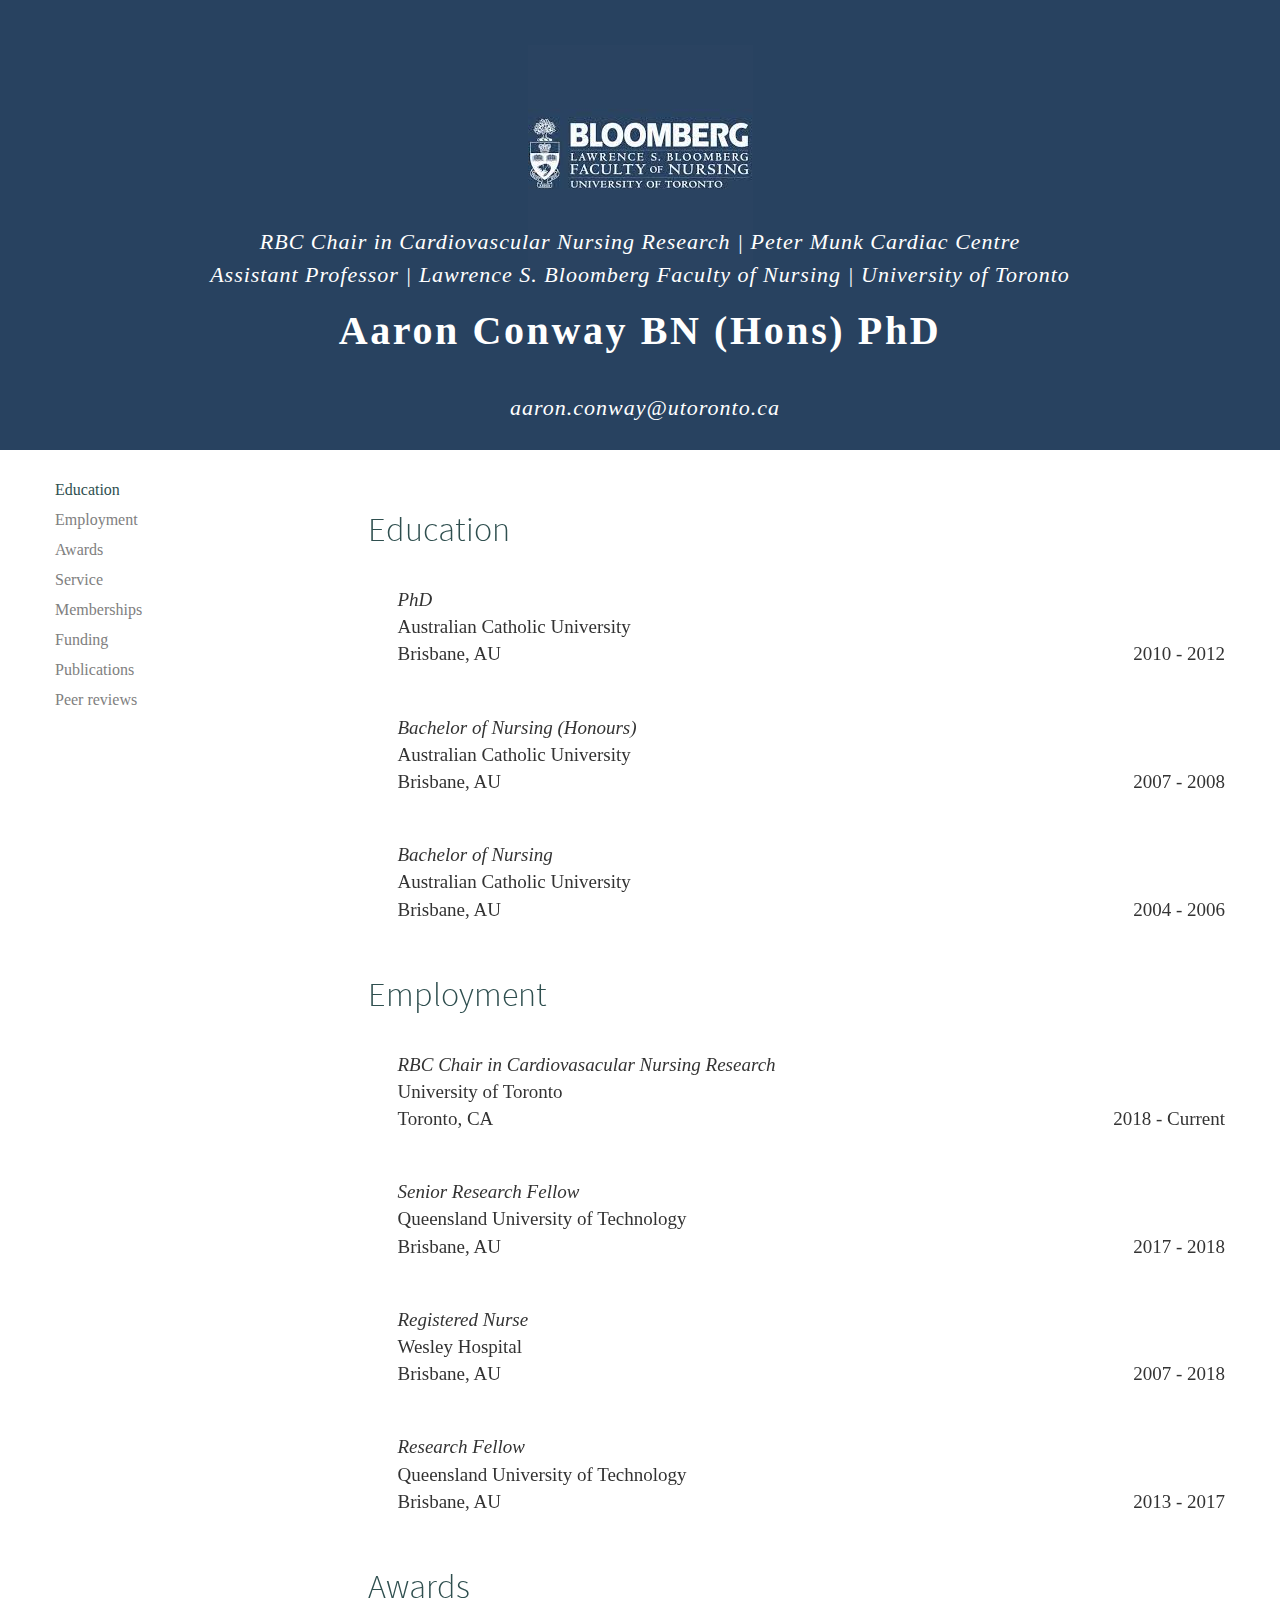
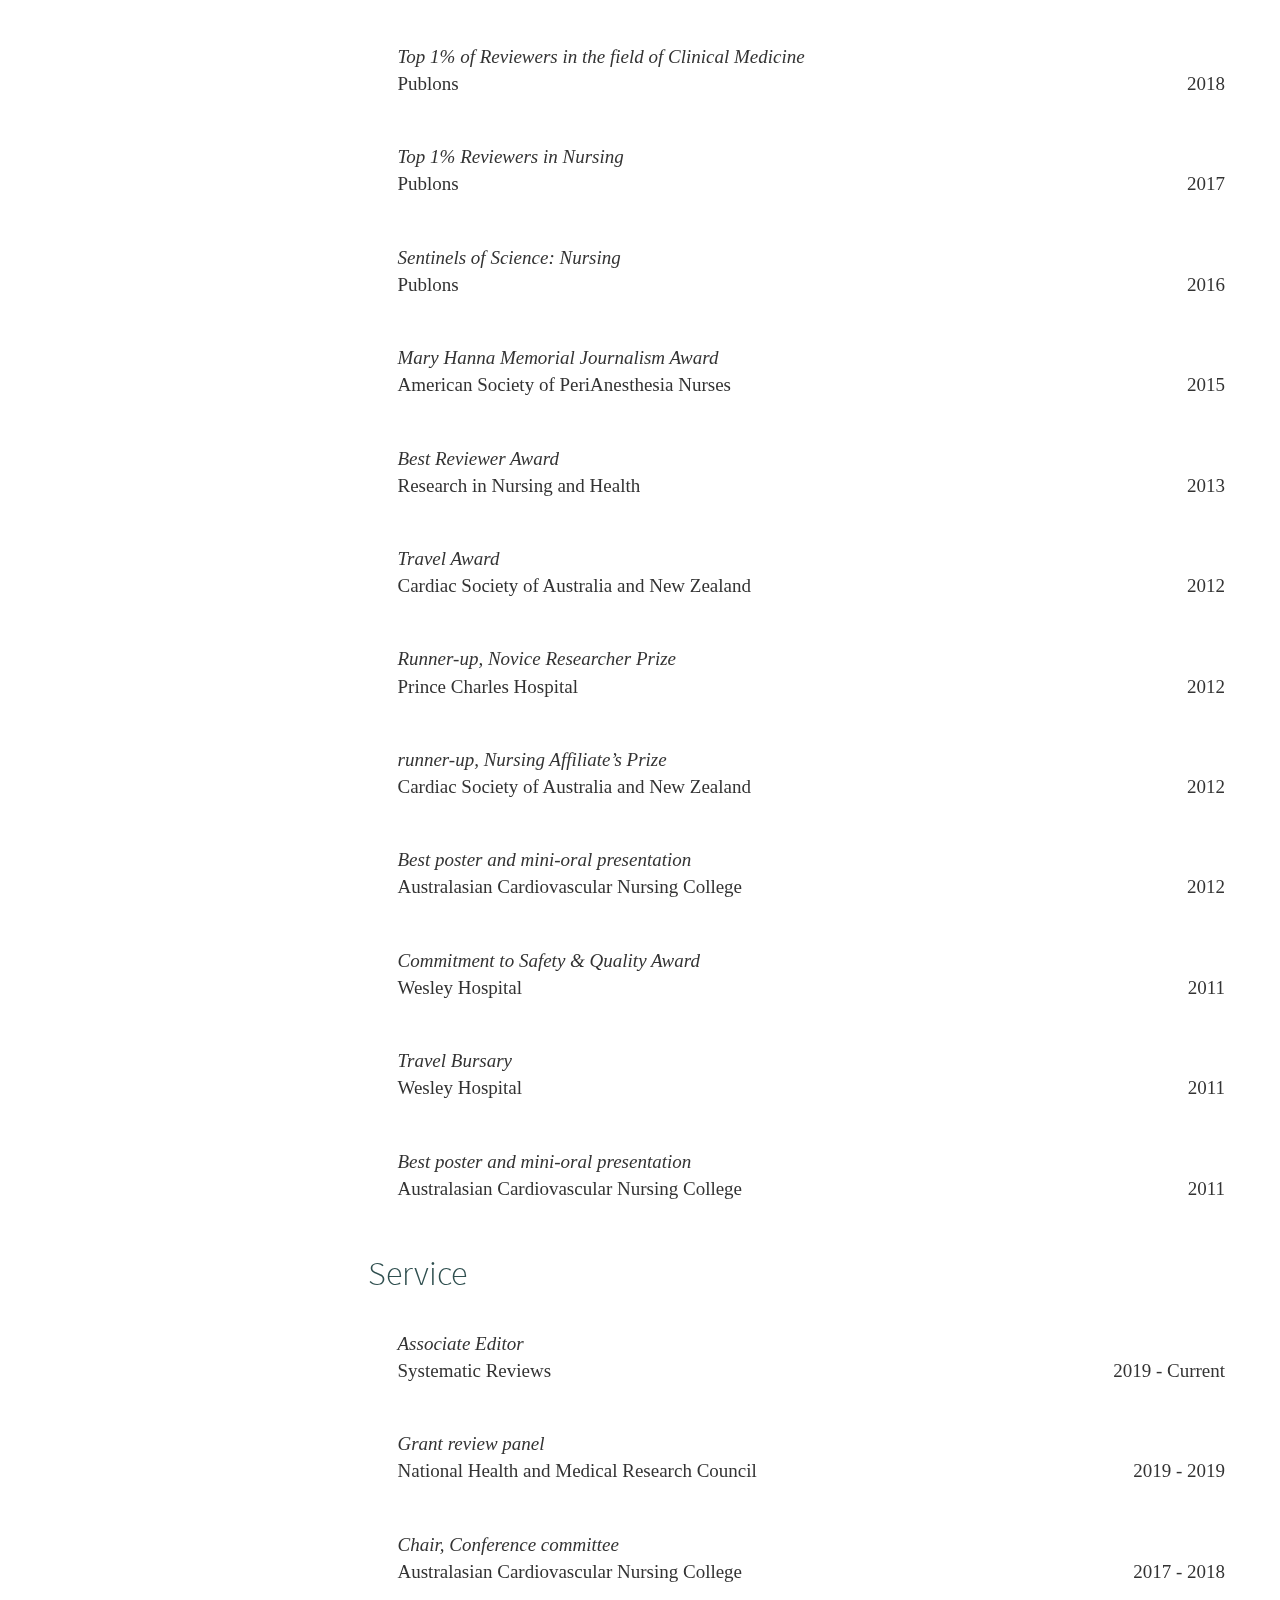
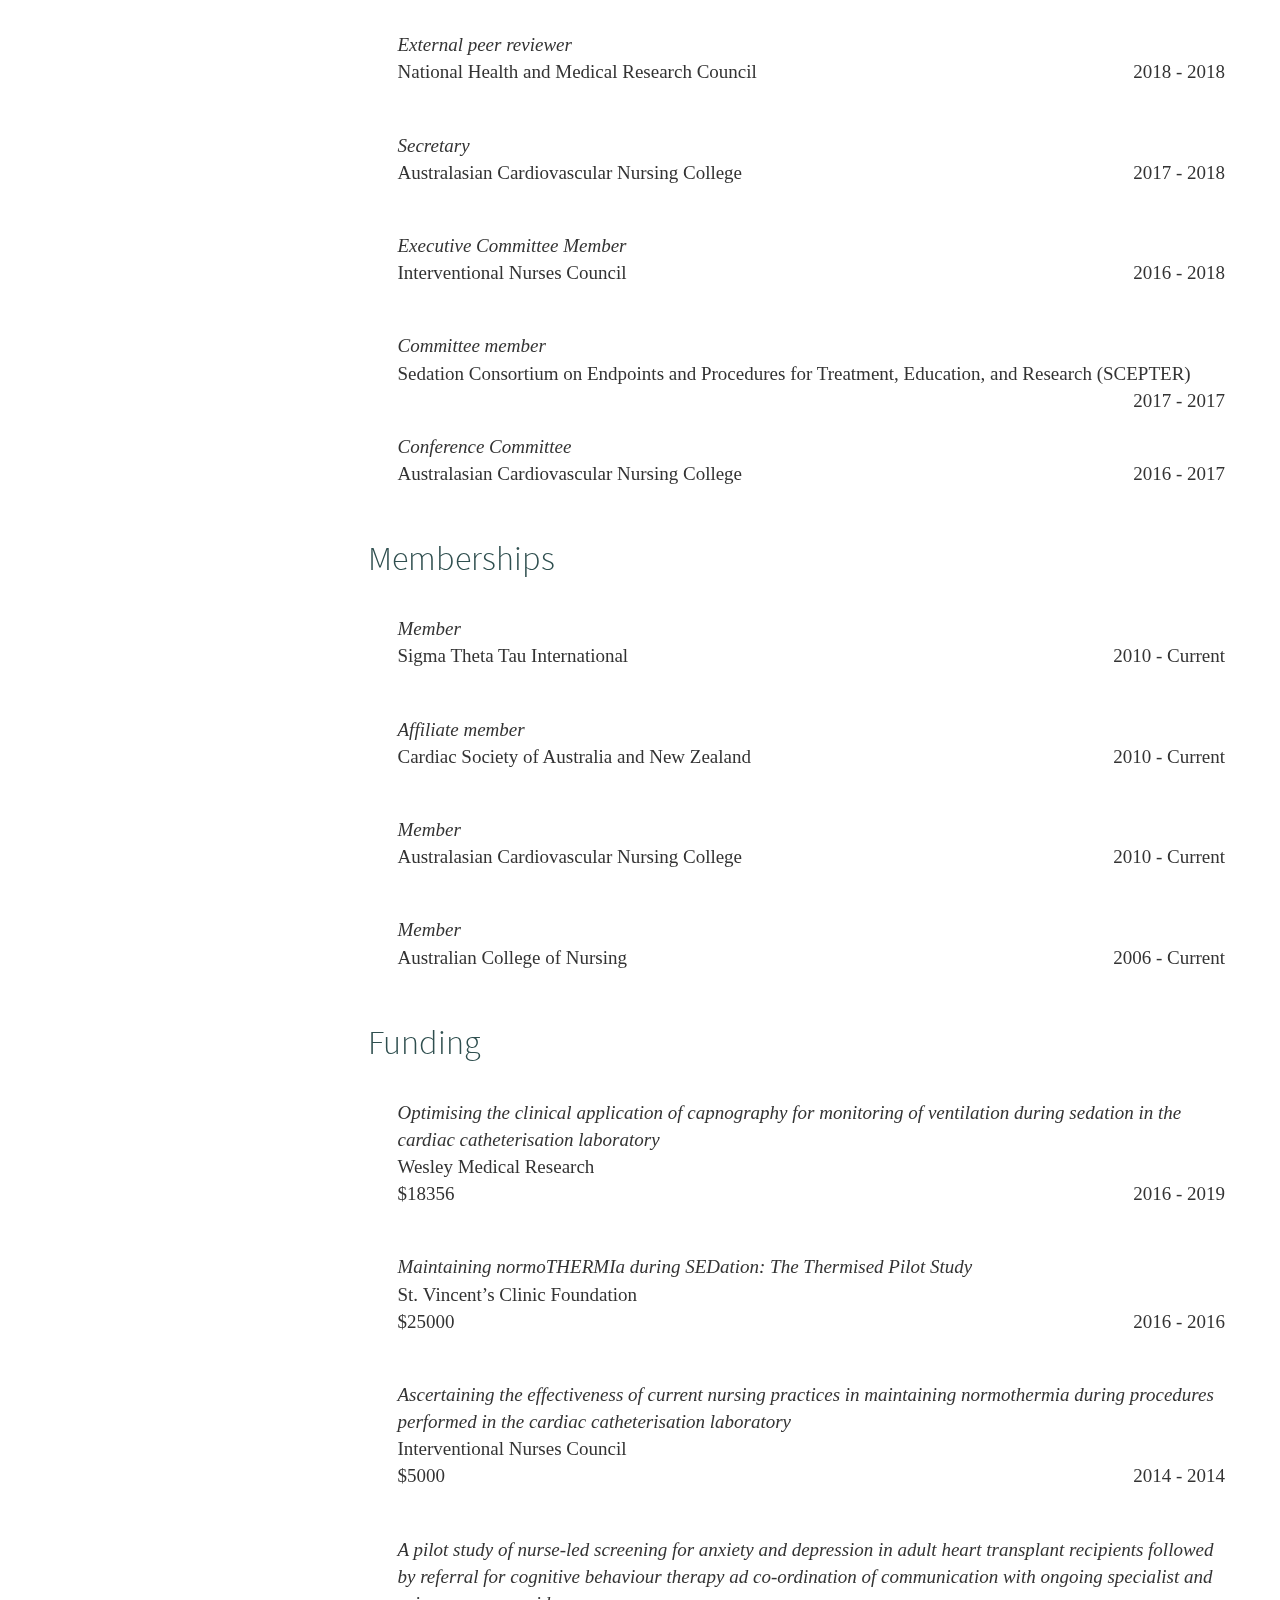
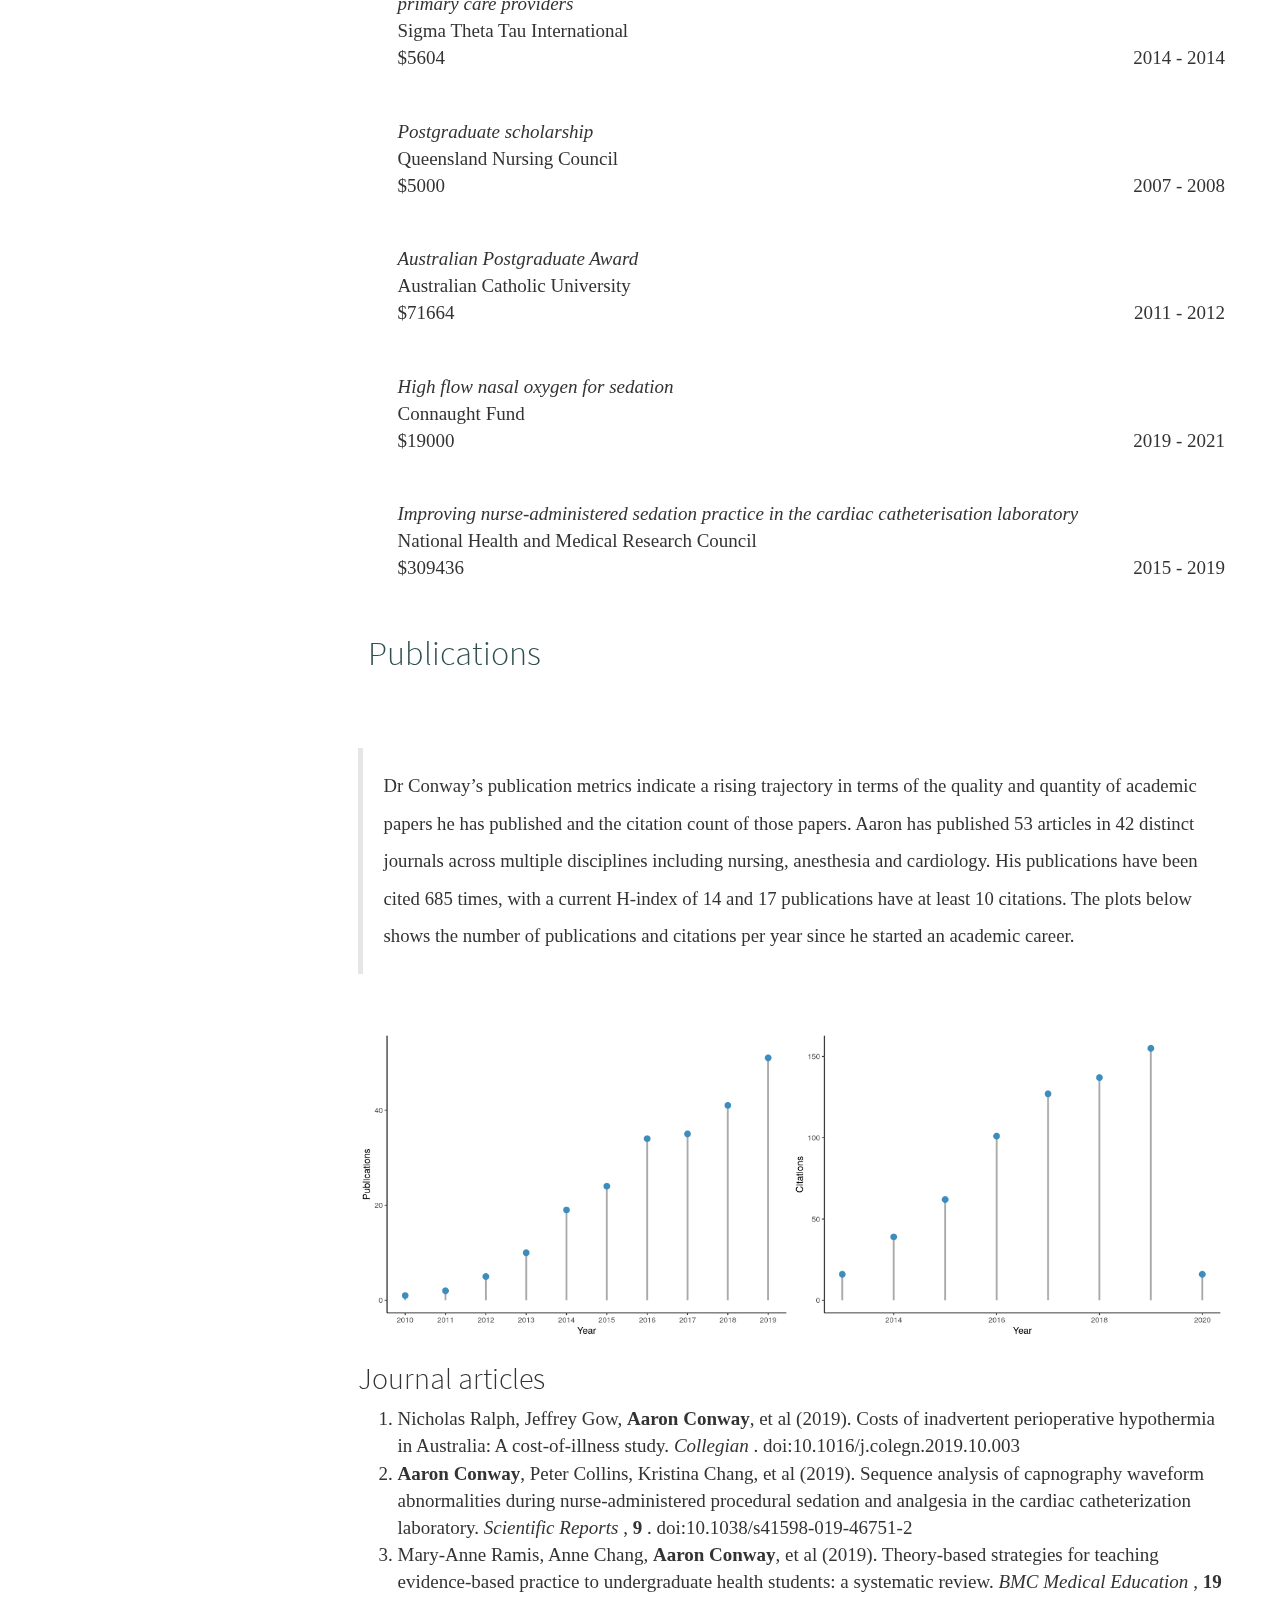
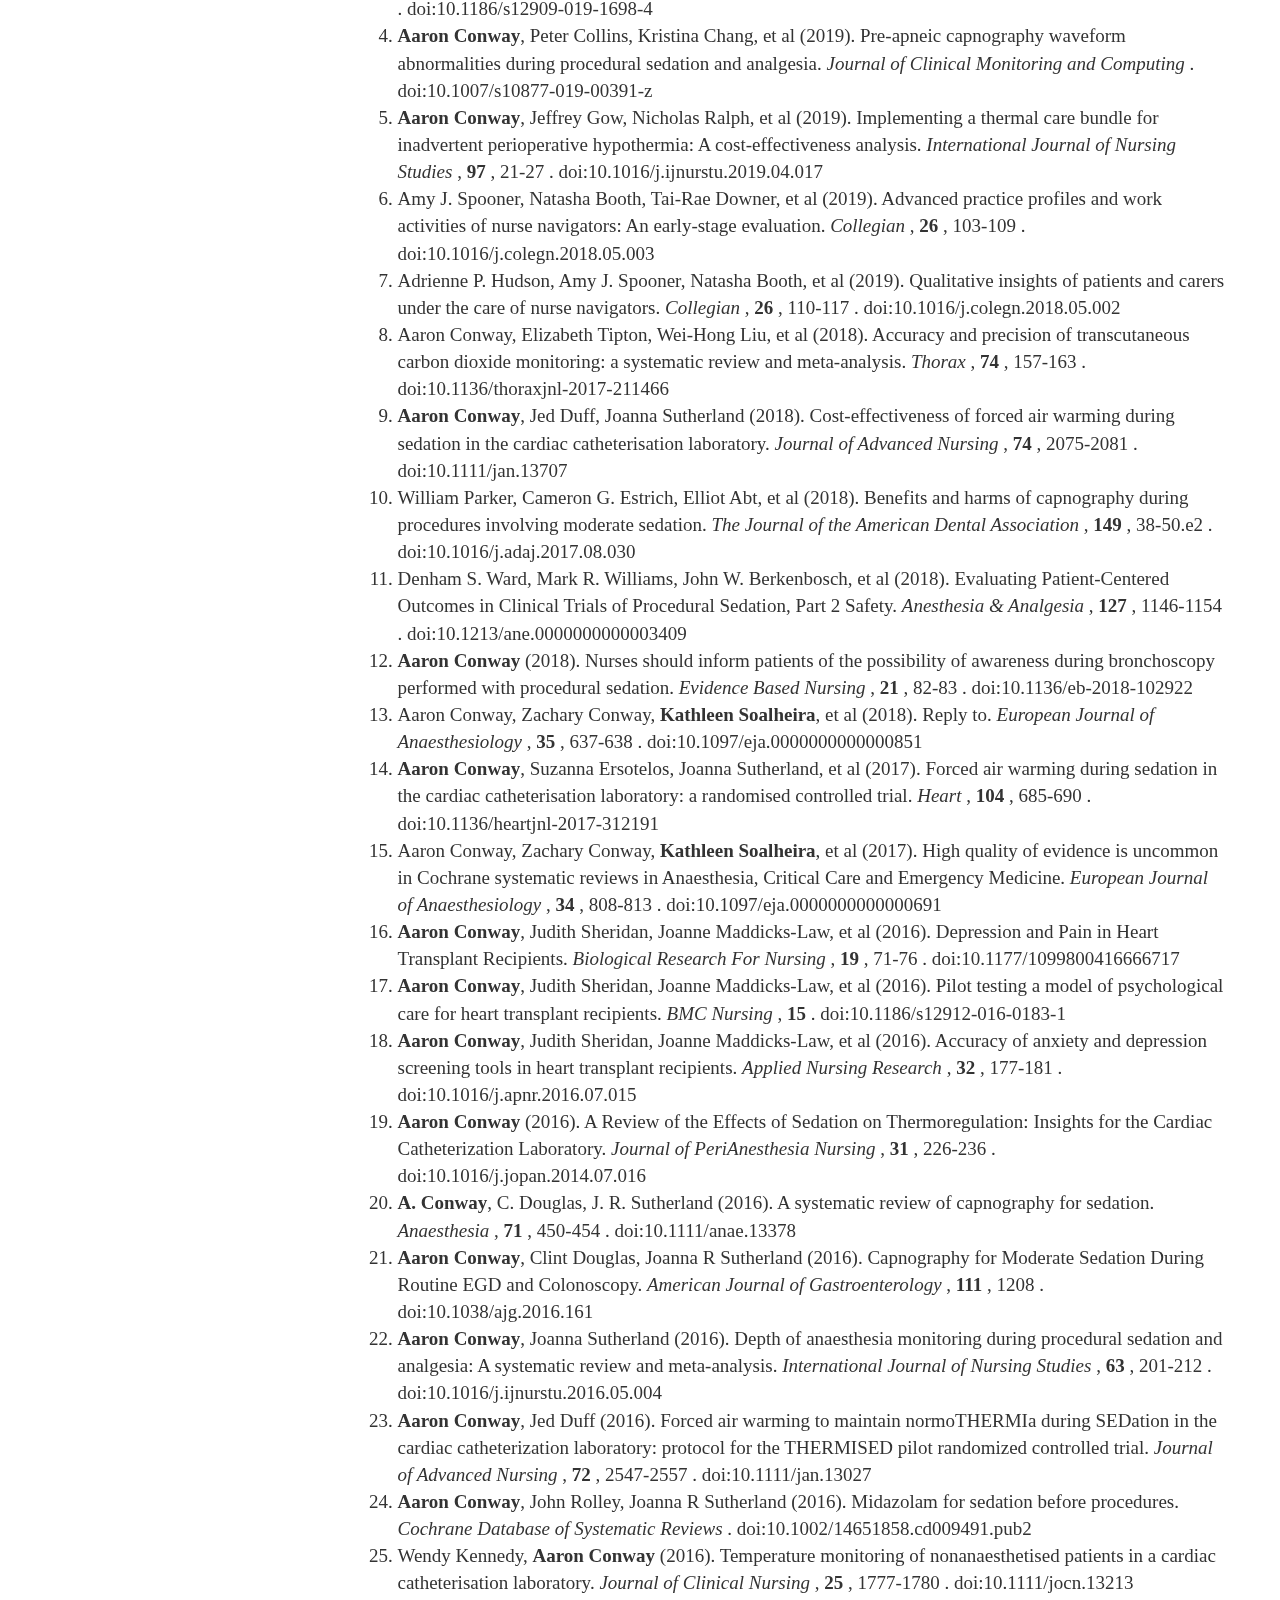
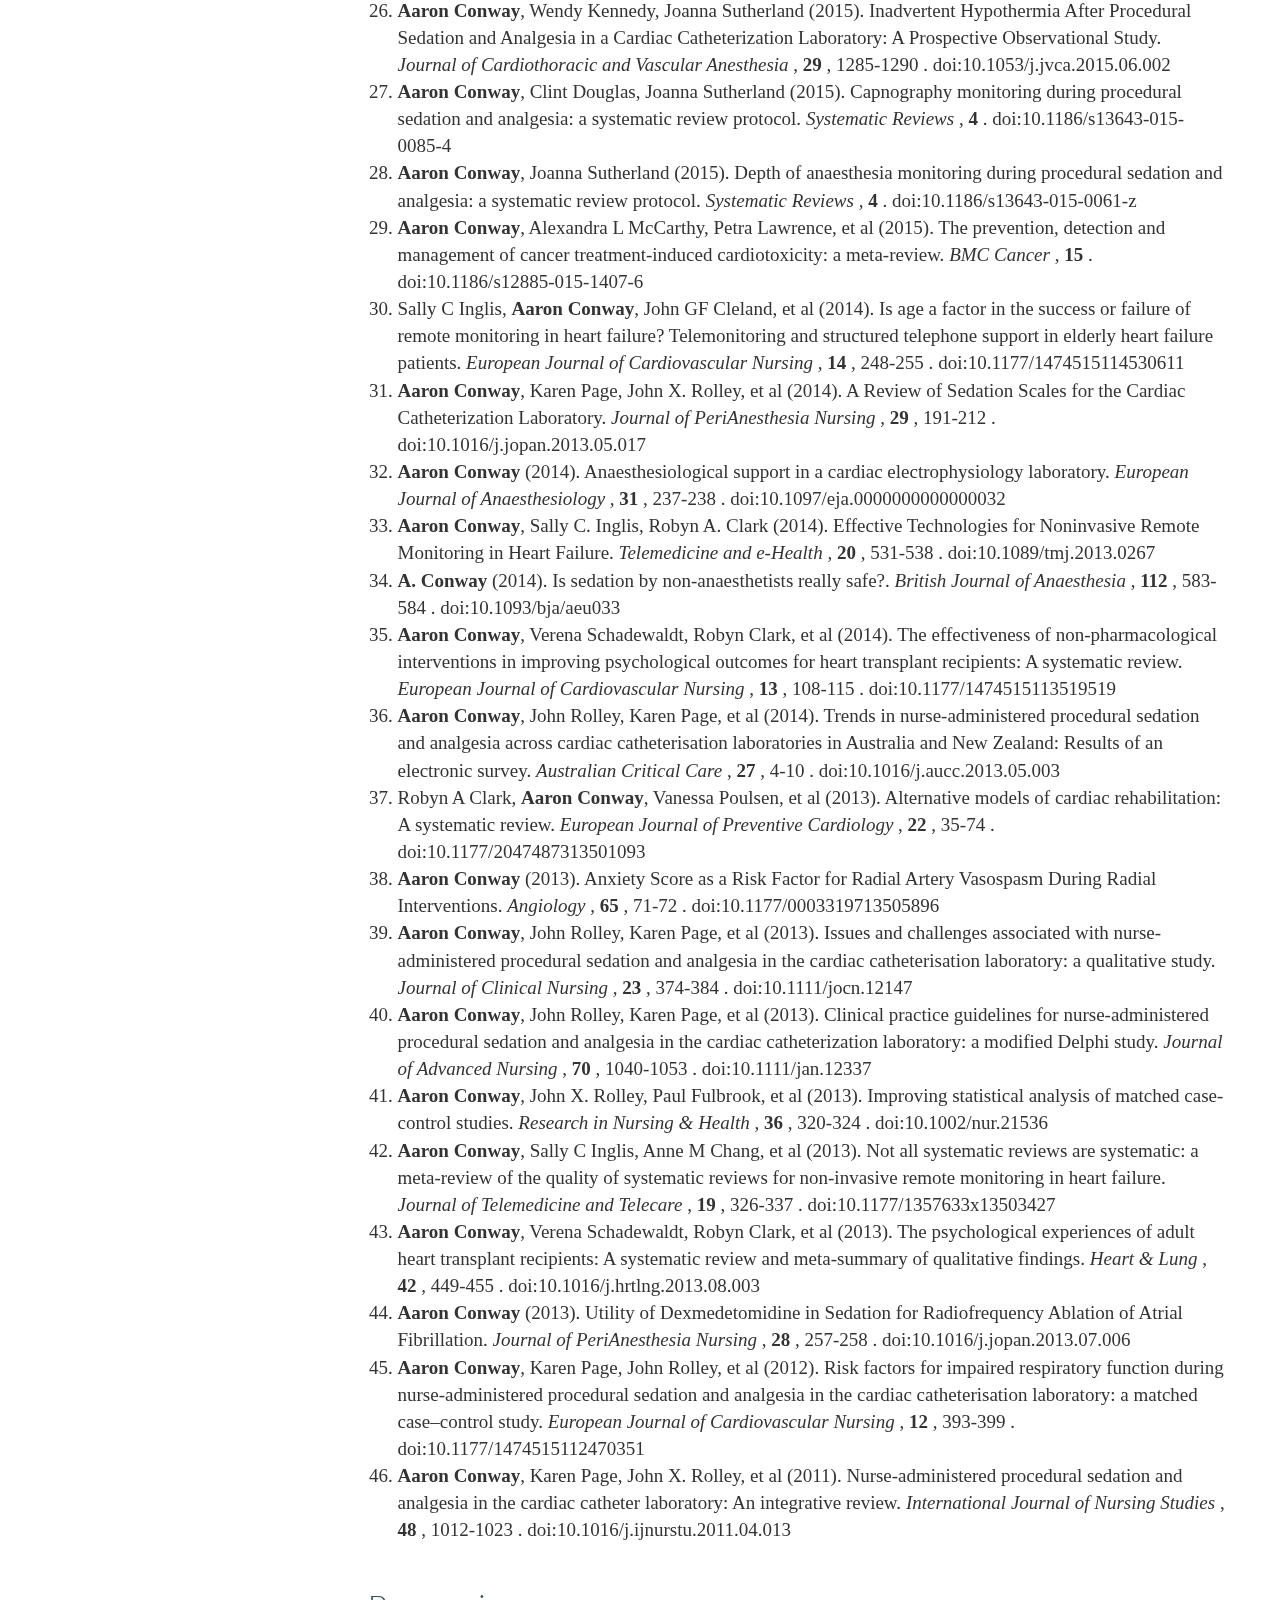
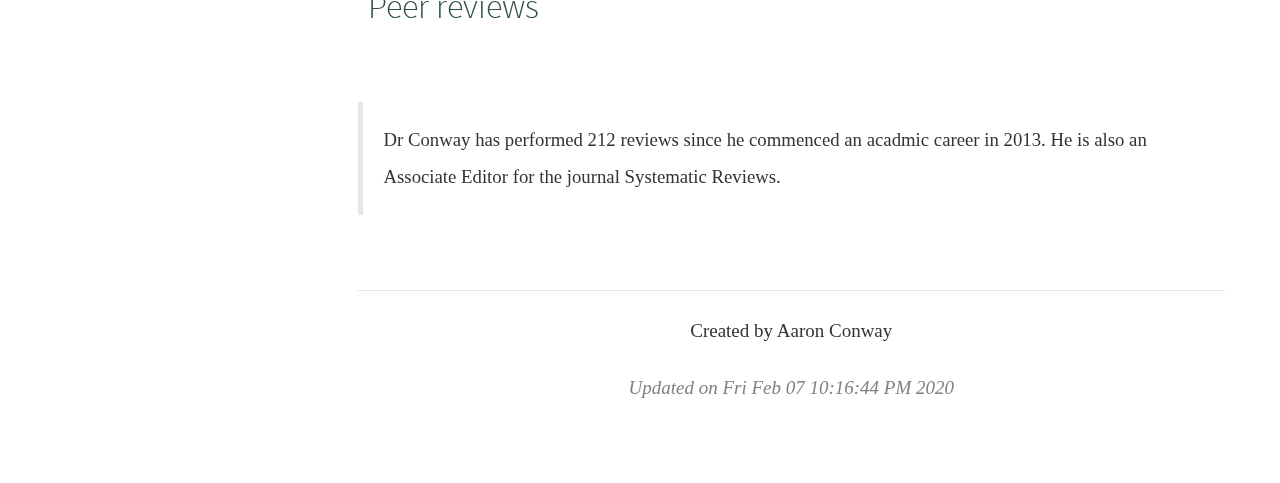
==== commit c3ef6645: "Scheduled" ====
--- a/docs/index.html
+++ b/docs/index.html
@@ -2220,97 +2220,97 @@
 <div id="journal-articles" class="section level2">
 <h2>Journal articles</h2>
 <ol style="list-style-type: decimal">
-<li>Nicholas Ralph, Jeffrey Gow, <strong>Aaron Conway</strong>, et al (2019). Costs of inadvertent perioperative hypothermia in Australia: A cost-of-illness study. <em>Collegian</em> <a href="doi:10.1016/j.colegn.2019.10.003" class="uri">doi:10.1016/j.colegn.2019.10.003</a><br />
-</li>
-<li><strong>Aaron Conway</strong>, Peter Collins, Kristina Chang, et al (2019). Sequence analysis of capnography waveform abnormalities during nurse-administered procedural sedation and analgesia in the cardiac catheterization laboratory. <em>Scientific Reports</em> , <strong>9</strong> <a href="doi:10.1038/s41598-019-46751-2" class="uri">doi:10.1038/s41598-019-46751-2</a><br />
-</li>
-<li>Mary-Anne Ramis, Anne Chang, <strong>Aaron Conway</strong>, et al (2019). Theory-based strategies for teaching evidence-based practice to undergraduate health students: a systematic review. <em>BMC Medical Education</em> , <strong>19</strong> <a href="doi:10.1186/s12909-019-1698-4" class="uri">doi:10.1186/s12909-019-1698-4</a><br />
-</li>
-<li><strong>Aaron Conway</strong>, Peter Collins, Kristina Chang, et al (2019). Pre-apneic capnography waveform abnormalities during procedural sedation and analgesia. <em>Journal of Clinical Monitoring and Computing</em> <a href="doi:10.1007/s10877-019-00391-z" class="uri">doi:10.1007/s10877-019-00391-z</a><br />
-</li>
-<li><strong>Aaron Conway</strong>, Jeffrey Gow, Nicholas Ralph, et al (2019). Implementing a thermal care bundle for inadvertent perioperative hypothermia: A cost-effectiveness analysis. <em>International Journal of Nursing Studies</em> , <strong>97</strong> , 21-27 <a href="doi:10.1016/j.ijnurstu.2019.04.017" class="uri">doi:10.1016/j.ijnurstu.2019.04.017</a><br />
-</li>
-<li>Amy J. Spooner, Natasha Booth, Tai-Rae Downer, et al (2019). Advanced practice profiles and work activities of nurse navigators: An early-stage evaluation. <em>Collegian</em> , <strong>26</strong> , 103-109 <a href="doi:10.1016/j.colegn.2018.05.003" class="uri">doi:10.1016/j.colegn.2018.05.003</a><br />
-</li>
-<li>Adrienne P. Hudson, Amy J. Spooner, Natasha Booth, et al (2019). Qualitative insights of patients and carers under the care of nurse navigators. <em>Collegian</em> , <strong>26</strong> , 110-117 <a href="doi:10.1016/j.colegn.2018.05.002" class="uri">doi:10.1016/j.colegn.2018.05.002</a><br />
-</li>
-<li>Aaron Conway, Elizabeth Tipton, Wei-Hong Liu, et al (2018). Accuracy and precision of transcutaneous carbon dioxide monitoring: a systematic review and meta-analysis. <em>Thorax</em> , <strong>74</strong> , 157-163 <a href="doi:10.1136/thoraxjnl-2017-211466" class="uri">doi:10.1136/thoraxjnl-2017-211466</a><br />
-</li>
-<li><strong>Aaron Conway</strong>, Jed Duff, Joanna Sutherland (2018). Cost-effectiveness of forced air warming during sedation in the cardiac catheterisation laboratory. <em>Journal of Advanced Nursing</em> , <strong>74</strong> , 2075-2081 <a href="doi:10.1111/jan.13707" class="uri">doi:10.1111/jan.13707</a><br />
-</li>
-<li>William Parker, Cameron G. Estrich, Elliot Abt, et al (2018). Benefits and harms of capnography during procedures involving moderate sedation. <em>The Journal of the American Dental Association</em> , <strong>149</strong> , 38-50.e2 <a href="doi:10.1016/j.adaj.2017.08.030" class="uri">doi:10.1016/j.adaj.2017.08.030</a><br />
-</li>
-<li>Denham S. Ward, Mark R. Williams, John W. Berkenbosch, et al (2018). Evaluating Patient-Centered Outcomes in Clinical Trials of Procedural Sedation, Part 2 Safety. <em>Anesthesia &amp; Analgesia</em> , <strong>127</strong> , 1146-1154 <a href="doi:10.1213/ane.0000000000003409" class="uri">doi:10.1213/ane.0000000000003409</a><br />
-</li>
-<li><strong>Aaron Conway</strong> (2018). Nurses should inform patients of the possibility of awareness during bronchoscopy performed with procedural sedation. <em>Evidence Based Nursing</em> , <strong>21</strong> , 82-83 <a href="doi:10.1136/eb-2018-102922" class="uri">doi:10.1136/eb-2018-102922</a><br />
-</li>
-<li>Aaron Conway, Zachary Conway, <strong>Kathleen Soalheira</strong>, et al (2018). Reply to. <em>European Journal of Anaesthesiology</em> , <strong>35</strong> , 637-638 <a href="doi:10.1097/eja.0000000000000851" class="uri">doi:10.1097/eja.0000000000000851</a><br />
-</li>
-<li><strong>Aaron Conway</strong>, Suzanna Ersotelos, Joanna Sutherland, et al (2017). Forced air warming during sedation in the cardiac catheterisation laboratory: a randomised controlled trial. <em>Heart</em> , <strong>104</strong> , 685-690 <a href="doi:10.1136/heartjnl-2017-312191" class="uri">doi:10.1136/heartjnl-2017-312191</a><br />
-</li>
-<li>Aaron Conway, Zachary Conway, <strong>Kathleen Soalheira</strong>, et al (2017). High quality of evidence is uncommon in Cochrane systematic reviews in Anaesthesia, Critical Care and Emergency Medicine. <em>European Journal of Anaesthesiology</em> , <strong>34</strong> , 808-813 <a href="doi:10.1097/eja.0000000000000691" class="uri">doi:10.1097/eja.0000000000000691</a><br />
-</li>
-<li><strong>Aaron Conway</strong>, Judith Sheridan, Joanne Maddicks-Law, et al (2016). Depression and Pain in Heart Transplant Recipients. <em>Biological Research For Nursing</em> , <strong>19</strong> , 71-76 <a href="doi:10.1177/1099800416666717" class="uri">doi:10.1177/1099800416666717</a><br />
-</li>
-<li><strong>Aaron Conway</strong>, Judith Sheridan, Joanne Maddicks-Law, et al (2016). Pilot testing a model of psychological care for heart transplant recipients. <em>BMC Nursing</em> , <strong>15</strong> <a href="doi:10.1186/s12912-016-0183-1" class="uri">doi:10.1186/s12912-016-0183-1</a><br />
-</li>
-<li><strong>Aaron Conway</strong>, Judith Sheridan, Joanne Maddicks-Law, et al (2016). Accuracy of anxiety and depression screening tools in heart transplant recipients. <em>Applied Nursing Research</em> , <strong>32</strong> , 177-181 <a href="doi:10.1016/j.apnr.2016.07.015" class="uri">doi:10.1016/j.apnr.2016.07.015</a><br />
-</li>
-<li><strong>Aaron Conway</strong> (2016). A Review of the Effects of Sedation on Thermoregulation: Insights for the Cardiac Catheterization Laboratory. <em>Journal of PeriAnesthesia Nursing</em> , <strong>31</strong> , 226-236 <a href="doi:10.1016/j.jopan.2014.07.016" class="uri">doi:10.1016/j.jopan.2014.07.016</a><br />
-</li>
-<li><strong>A. Conway</strong>, C. Douglas, J. R. Sutherland (2016). A systematic review of capnography for sedation. <em>Anaesthesia</em> , <strong>71</strong> , 450-454 <a href="doi:10.1111/anae.13378" class="uri">doi:10.1111/anae.13378</a><br />
-</li>
-<li><strong>Aaron Conway</strong>, Clint Douglas, Joanna R Sutherland (2016). Capnography for Moderate Sedation During Routine EGD and Colonoscopy. <em>American Journal of Gastroenterology</em> , <strong>111</strong> , 1208 <a href="doi:10.1038/ajg.2016.161" class="uri">doi:10.1038/ajg.2016.161</a><br />
-</li>
-<li><strong>Aaron Conway</strong>, Joanna Sutherland (2016). Depth of anaesthesia monitoring during procedural sedation and analgesia: A systematic review and meta-analysis. <em>International Journal of Nursing Studies</em> , <strong>63</strong> , 201-212 <a href="doi:10.1016/j.ijnurstu.2016.05.004" class="uri">doi:10.1016/j.ijnurstu.2016.05.004</a><br />
-</li>
-<li><strong>Aaron Conway</strong>, Jed Duff (2016). Forced air warming to maintain normoTHERMIa during SEDation in the cardiac catheterization laboratory: protocol for the THERMISED pilot randomized controlled trial. <em>Journal of Advanced Nursing</em> , <strong>72</strong> , 2547-2557 <a href="doi:10.1111/jan.13027" class="uri">doi:10.1111/jan.13027</a><br />
-</li>
-<li><strong>Aaron Conway</strong>, John Rolley, Joanna R Sutherland (2016). Midazolam for sedation before procedures. <em>Cochrane Database of Systematic Reviews</em> <a href="doi:10.1002/14651858.cd009491.pub2" class="uri">doi:10.1002/14651858.cd009491.pub2</a><br />
-</li>
-<li>Wendy Kennedy, <strong>Aaron Conway</strong> (2016). Temperature monitoring of nonanaesthetised patients in a cardiac catheterisation laboratory. <em>Journal of Clinical Nursing</em> , <strong>25</strong> , 1777-1780 <a href="doi:10.1111/jocn.13213" class="uri">doi:10.1111/jocn.13213</a><br />
-</li>
-<li><strong>Aaron Conway</strong>, Wendy Kennedy, Joanna Sutherland (2015). Inadvertent Hypothermia After Procedural Sedation and Analgesia in a Cardiac Catheterization Laboratory: A Prospective Observational Study. <em>Journal of Cardiothoracic and Vascular Anesthesia</em> , <strong>29</strong> , 1285-1290 <a href="doi:10.1053/j.jvca.2015.06.002" class="uri">doi:10.1053/j.jvca.2015.06.002</a><br />
-</li>
-<li><strong>Aaron Conway</strong>, Clint Douglas, Joanna Sutherland (2015). Capnography monitoring during procedural sedation and analgesia: a systematic review protocol. <em>Systematic Reviews</em> , <strong>4</strong> <a href="doi:10.1186/s13643-015-0085-4" class="uri">doi:10.1186/s13643-015-0085-4</a><br />
-</li>
-<li><strong>Aaron Conway</strong>, Joanna Sutherland (2015). Depth of anaesthesia monitoring during procedural sedation and analgesia: a systematic review protocol. <em>Systematic Reviews</em> , <strong>4</strong> <a href="doi:10.1186/s13643-015-0061-z" class="uri">doi:10.1186/s13643-015-0061-z</a><br />
-</li>
-<li><strong>Aaron Conway</strong>, Alexandra L McCarthy, Petra Lawrence, et al (2015). The prevention, detection and management of cancer treatment-induced cardiotoxicity: a meta-review. <em>BMC Cancer</em> , <strong>15</strong> <a href="doi:10.1186/s12885-015-1407-6" class="uri">doi:10.1186/s12885-015-1407-6</a><br />
-</li>
-<li>Sally C Inglis, <strong>Aaron Conway</strong>, John GF Cleland, et al (2014). Is age a factor in the success or failure of remote monitoring in heart failure? Telemonitoring and structured telephone support in elderly heart failure patients. <em>European Journal of Cardiovascular Nursing</em> , <strong>14</strong> , 248-255 <a href="doi:10.1177/1474515114530611" class="uri">doi:10.1177/1474515114530611</a><br />
-</li>
-<li><strong>Aaron Conway</strong>, Karen Page, John X. Rolley, et al (2014). A Review of Sedation Scales for the Cardiac Catheterization Laboratory. <em>Journal of PeriAnesthesia Nursing</em> , <strong>29</strong> , 191-212 <a href="doi:10.1016/j.jopan.2013.05.017" class="uri">doi:10.1016/j.jopan.2013.05.017</a><br />
-</li>
-<li><strong>Aaron Conway</strong> (2014). Anaesthesiological support in a cardiac electrophysiology laboratory. <em>European Journal of Anaesthesiology</em> , <strong>31</strong> , 237-238 <a href="doi:10.1097/eja.0000000000000032" class="uri">doi:10.1097/eja.0000000000000032</a><br />
-</li>
-<li><strong>Aaron Conway</strong>, Sally C. Inglis, Robyn A. Clark (2014). Effective Technologies for Noninvasive Remote Monitoring in Heart Failure. <em>Telemedicine and e-Health</em> , <strong>20</strong> , 531-538 <a href="doi:10.1089/tmj.2013.0267" class="uri">doi:10.1089/tmj.2013.0267</a><br />
-</li>
-<li><strong>A. Conway</strong> (2014). Is sedation by non-anaesthetists really safe?. <em>British Journal of Anaesthesia</em> , <strong>112</strong> , 583-584 <a href="doi:10.1093/bja/aeu033" class="uri">doi:10.1093/bja/aeu033</a><br />
-</li>
-<li><strong>Aaron Conway</strong>, Verena Schadewaldt, Robyn Clark, et al (2014). The effectiveness of non-pharmacological interventions in improving psychological outcomes for heart transplant recipients: A systematic review. <em>European Journal of Cardiovascular Nursing</em> , <strong>13</strong> , 108-115 <a href="doi:10.1177/1474515113519519" class="uri">doi:10.1177/1474515113519519</a><br />
-</li>
-<li><strong>Aaron Conway</strong>, John Rolley, Karen Page, et al (2014). Trends in nurse-administered procedural sedation and analgesia across cardiac catheterisation laboratories in Australia and New Zealand: Results of an electronic survey. <em>Australian Critical Care</em> , <strong>27</strong> , 4-10 <a href="doi:10.1016/j.aucc.2013.05.003" class="uri">doi:10.1016/j.aucc.2013.05.003</a><br />
-</li>
-<li>Robyn A Clark, <strong>Aaron Conway</strong>, Vanessa Poulsen, et al (2013). Alternative models of cardiac rehabilitation: A systematic review. <em>European Journal of Preventive Cardiology</em> , <strong>22</strong> , 35-74 <a href="doi:10.1177/2047487313501093" class="uri">doi:10.1177/2047487313501093</a><br />
-</li>
-<li><strong>Aaron Conway</strong> (2013). Anxiety Score as a Risk Factor for Radial Artery Vasospasm During Radial Interventions. <em>Angiology</em> , <strong>65</strong> , 71-72 <a href="doi:10.1177/0003319713505896" class="uri">doi:10.1177/0003319713505896</a><br />
-</li>
-<li><strong>Aaron Conway</strong>, John Rolley, Karen Page, et al (2013). Issues and challenges associated with nurse-administered procedural sedation and analgesia in the cardiac catheterisation laboratory: a qualitative study. <em>Journal of Clinical Nursing</em> , <strong>23</strong> , 374-384 <a href="doi:10.1111/jocn.12147" class="uri">doi:10.1111/jocn.12147</a><br />
-</li>
-<li><strong>Aaron Conway</strong>, John Rolley, Karen Page, et al (2013). Clinical practice guidelines for nurse-administered procedural sedation and analgesia in the cardiac catheterization laboratory: a modified Delphi study. <em>Journal of Advanced Nursing</em> , <strong>70</strong> , 1040-1053 <a href="doi:10.1111/jan.12337" class="uri">doi:10.1111/jan.12337</a><br />
-</li>
-<li><strong>Aaron Conway</strong>, John X. Rolley, Paul Fulbrook, et al (2013). Improving statistical analysis of matched case-control studies. <em>Research in Nursing &amp; Health</em> , <strong>36</strong> , 320-324 <a href="doi:10.1002/nur.21536" class="uri">doi:10.1002/nur.21536</a><br />
-</li>
-<li><strong>Aaron Conway</strong>, Sally C Inglis, Anne M Chang, et al (2013). Not all systematic reviews are systematic: a meta-review of the quality of systematic reviews for non-invasive remote monitoring in heart failure. <em>Journal of Telemedicine and Telecare</em> , <strong>19</strong> , 326-337 <a href="doi:10.1177/1357633x13503427" class="uri">doi:10.1177/1357633x13503427</a><br />
-</li>
-<li><strong>Aaron Conway</strong>, Verena Schadewaldt, Robyn Clark, et al (2013). The psychological experiences of adult heart transplant recipients: A systematic review and meta-summary of qualitative findings. <em>Heart &amp; Lung</em> , <strong>42</strong> , 449-455 <a href="doi:10.1016/j.hrtlng.2013.08.003" class="uri">doi:10.1016/j.hrtlng.2013.08.003</a><br />
-</li>
-<li><strong>Aaron Conway</strong> (2013). Utility of Dexmedetomidine in Sedation for Radiofrequency Ablation of Atrial Fibrillation. <em>Journal of PeriAnesthesia Nursing</em> , <strong>28</strong> , 257-258 <a href="doi:10.1016/j.jopan.2013.07.006" class="uri">doi:10.1016/j.jopan.2013.07.006</a><br />
-</li>
-<li><strong>Aaron Conway</strong>, Karen Page, John Rolley, et al (2012). Risk factors for impaired respiratory function during nurse-administered procedural sedation and analgesia in the cardiac catheterisation laboratory: a matched case–control study. <em>European Journal of Cardiovascular Nursing</em> , <strong>12</strong> , 393-399 <a href="doi:10.1177/1474515112470351" class="uri">doi:10.1177/1474515112470351</a><br />
-</li>
-<li><strong>Aaron Conway</strong>, Karen Page, John X. Rolley, et al (2011). Nurse-administered procedural sedation and analgesia in the cardiac catheter laboratory: An integrative review. <em>International Journal of Nursing Studies</em> , <strong>48</strong> , 1012-1023 <a href="doi:10.1016/j.ijnurstu.2011.04.013" class="uri">doi:10.1016/j.ijnurstu.2011.04.013</a></li>
+<li>Nicholas Ralph, Jeffrey Gow, <strong>Aaron Conway</strong>, et al (2019). Costs of inadvertent perioperative hypothermia in Australia: A cost-of-illness study. <em>Collegian</em> . <a href="https://dx.doi.org/10.1016/j.colegn.2019.10.003">doi:10.1016/j.colegn.2019.10.003</a><br />
+</li>
+<li><strong>Aaron Conway</strong>, Peter Collins, Kristina Chang, et al (2019). Sequence analysis of capnography waveform abnormalities during nurse-administered procedural sedation and analgesia in the cardiac catheterization laboratory. <em>Scientific Reports</em> , <strong>9</strong> . <a href="https://dx.doi.org/10.1038/s41598-019-46751-2">doi:10.1038/s41598-019-46751-2</a><br />
+</li>
+<li>Mary-Anne Ramis, Anne Chang, <strong>Aaron Conway</strong>, et al (2019). Theory-based strategies for teaching evidence-based practice to undergraduate health students: a systematic review. <em>BMC Medical Education</em> , <strong>19</strong> . <a href="https://dx.doi.org/10.1186/s12909-019-1698-4">doi:10.1186/s12909-019-1698-4</a><br />
+</li>
+<li><strong>Aaron Conway</strong>, Peter Collins, Kristina Chang, et al (2019). Pre-apneic capnography waveform abnormalities during procedural sedation and analgesia. <em>Journal of Clinical Monitoring and Computing</em> . <a href="https://dx.doi.org/10.1007/s10877-019-00391-z">doi:10.1007/s10877-019-00391-z</a><br />
+</li>
+<li><strong>Aaron Conway</strong>, Jeffrey Gow, Nicholas Ralph, et al (2019). Implementing a thermal care bundle for inadvertent perioperative hypothermia: A cost-effectiveness analysis. <em>International Journal of Nursing Studies</em> , <strong>97</strong> , 21-27 . <a href="https://dx.doi.org/10.1016/j.ijnurstu.2019.04.017">doi:10.1016/j.ijnurstu.2019.04.017</a><br />
+</li>
+<li>Amy J. Spooner, Natasha Booth, Tai-Rae Downer, et al (2019). Advanced practice profiles and work activities of nurse navigators: An early-stage evaluation. <em>Collegian</em> , <strong>26</strong> , 103-109 . <a href="https://dx.doi.org/10.1016/j.colegn.2018.05.003">doi:10.1016/j.colegn.2018.05.003</a><br />
+</li>
+<li>Adrienne P. Hudson, Amy J. Spooner, Natasha Booth, et al (2019). Qualitative insights of patients and carers under the care of nurse navigators. <em>Collegian</em> , <strong>26</strong> , 110-117 . <a href="https://dx.doi.org/10.1016/j.colegn.2018.05.002">doi:10.1016/j.colegn.2018.05.002</a><br />
+</li>
+<li>Aaron Conway, Elizabeth Tipton, Wei-Hong Liu, et al (2018). Accuracy and precision of transcutaneous carbon dioxide monitoring: a systematic review and meta-analysis. <em>Thorax</em> , <strong>74</strong> , 157-163 . <a href="https://dx.doi.org/10.1136/thoraxjnl-2017-211466">doi:10.1136/thoraxjnl-2017-211466</a><br />
+</li>
+<li><strong>Aaron Conway</strong>, Jed Duff, Joanna Sutherland (2018). Cost-effectiveness of forced air warming during sedation in the cardiac catheterisation laboratory. <em>Journal of Advanced Nursing</em> , <strong>74</strong> , 2075-2081 . <a href="https://dx.doi.org/10.1111/jan.13707">doi:10.1111/jan.13707</a><br />
+</li>
+<li>William Parker, Cameron G. Estrich, Elliot Abt, et al (2018). Benefits and harms of capnography during procedures involving moderate sedation. <em>The Journal of the American Dental Association</em> , <strong>149</strong> , 38-50.e2 . <a href="https://dx.doi.org/10.1016/j.adaj.2017.08.030">doi:10.1016/j.adaj.2017.08.030</a><br />
+</li>
+<li>Denham S. Ward, Mark R. Williams, John W. Berkenbosch, et al (2018). Evaluating Patient-Centered Outcomes in Clinical Trials of Procedural Sedation, Part 2 Safety. <em>Anesthesia &amp; Analgesia</em> , <strong>127</strong> , 1146-1154 . <a href="https://dx.doi.org/10.1213/ane.0000000000003409">doi:10.1213/ane.0000000000003409</a><br />
+</li>
+<li><strong>Aaron Conway</strong> (2018). Nurses should inform patients of the possibility of awareness during bronchoscopy performed with procedural sedation. <em>Evidence Based Nursing</em> , <strong>21</strong> , 82-83 . <a href="https://dx.doi.org/10.1136/eb-2018-102922">doi:10.1136/eb-2018-102922</a><br />
+</li>
+<li>Aaron Conway, Zachary Conway, <strong>Kathleen Soalheira</strong>, et al (2018). Reply to. <em>European Journal of Anaesthesiology</em> , <strong>35</strong> , 637-638 . <a href="https://dx.doi.org/10.1097/eja.0000000000000851">doi:10.1097/eja.0000000000000851</a><br />
+</li>
+<li><strong>Aaron Conway</strong>, Suzanna Ersotelos, Joanna Sutherland, et al (2017). Forced air warming during sedation in the cardiac catheterisation laboratory: a randomised controlled trial. <em>Heart</em> , <strong>104</strong> , 685-690 . <a href="https://dx.doi.org/10.1136/heartjnl-2017-312191">doi:10.1136/heartjnl-2017-312191</a><br />
+</li>
+<li>Aaron Conway, Zachary Conway, <strong>Kathleen Soalheira</strong>, et al (2017). High quality of evidence is uncommon in Cochrane systematic reviews in Anaesthesia, Critical Care and Emergency Medicine. <em>European Journal of Anaesthesiology</em> , <strong>34</strong> , 808-813 . <a href="https://dx.doi.org/10.1097/eja.0000000000000691">doi:10.1097/eja.0000000000000691</a><br />
+</li>
+<li><strong>Aaron Conway</strong>, Judith Sheridan, Joanne Maddicks-Law, et al (2016). Depression and Pain in Heart Transplant Recipients. <em>Biological Research For Nursing</em> , <strong>19</strong> , 71-76 . <a href="https://dx.doi.org/10.1177/1099800416666717">doi:10.1177/1099800416666717</a><br />
+</li>
+<li><strong>Aaron Conway</strong>, Judith Sheridan, Joanne Maddicks-Law, et al (2016). Pilot testing a model of psychological care for heart transplant recipients. <em>BMC Nursing</em> , <strong>15</strong> . <a href="https://dx.doi.org/10.1186/s12912-016-0183-1">doi:10.1186/s12912-016-0183-1</a><br />
+</li>
+<li><strong>Aaron Conway</strong>, Judith Sheridan, Joanne Maddicks-Law, et al (2016). Accuracy of anxiety and depression screening tools in heart transplant recipients. <em>Applied Nursing Research</em> , <strong>32</strong> , 177-181 . <a href="https://dx.doi.org/10.1016/j.apnr.2016.07.015">doi:10.1016/j.apnr.2016.07.015</a><br />
+</li>
+<li><strong>Aaron Conway</strong> (2016). A Review of the Effects of Sedation on Thermoregulation: Insights for the Cardiac Catheterization Laboratory. <em>Journal of PeriAnesthesia Nursing</em> , <strong>31</strong> , 226-236 . <a href="https://dx.doi.org/10.1016/j.jopan.2014.07.016">doi:10.1016/j.jopan.2014.07.016</a><br />
+</li>
+<li><strong>A. Conway</strong>, C. Douglas, J. R. Sutherland (2016). A systematic review of capnography for sedation. <em>Anaesthesia</em> , <strong>71</strong> , 450-454 . <a href="https://dx.doi.org/10.1111/anae.13378">doi:10.1111/anae.13378</a><br />
+</li>
+<li><strong>Aaron Conway</strong>, Clint Douglas, Joanna R Sutherland (2016). Capnography for Moderate Sedation During Routine EGD and Colonoscopy. <em>American Journal of Gastroenterology</em> , <strong>111</strong> , 1208 . <a href="https://dx.doi.org/10.1038/ajg.2016.161">doi:10.1038/ajg.2016.161</a><br />
+</li>
+<li><strong>Aaron Conway</strong>, Joanna Sutherland (2016). Depth of anaesthesia monitoring during procedural sedation and analgesia: A systematic review and meta-analysis. <em>International Journal of Nursing Studies</em> , <strong>63</strong> , 201-212 . <a href="https://dx.doi.org/10.1016/j.ijnurstu.2016.05.004">doi:10.1016/j.ijnurstu.2016.05.004</a><br />
+</li>
+<li><strong>Aaron Conway</strong>, Jed Duff (2016). Forced air warming to maintain normoTHERMIa during SEDation in the cardiac catheterization laboratory: protocol for the THERMISED pilot randomized controlled trial. <em>Journal of Advanced Nursing</em> , <strong>72</strong> , 2547-2557 . <a href="https://dx.doi.org/10.1111/jan.13027">doi:10.1111/jan.13027</a><br />
+</li>
+<li><strong>Aaron Conway</strong>, John Rolley, Joanna R Sutherland (2016). Midazolam for sedation before procedures. <em>Cochrane Database of Systematic Reviews</em> . <a href="https://dx.doi.org/10.1002/14651858.cd009491.pub2">doi:10.1002/14651858.cd009491.pub2</a><br />
+</li>
+<li>Wendy Kennedy, <strong>Aaron Conway</strong> (2016). Temperature monitoring of nonanaesthetised patients in a cardiac catheterisation laboratory. <em>Journal of Clinical Nursing</em> , <strong>25</strong> , 1777-1780 . <a href="https://dx.doi.org/10.1111/jocn.13213">doi:10.1111/jocn.13213</a><br />
+</li>
+<li><strong>Aaron Conway</strong>, Wendy Kennedy, Joanna Sutherland (2015). Inadvertent Hypothermia After Procedural Sedation and Analgesia in a Cardiac Catheterization Laboratory: A Prospective Observational Study. <em>Journal of Cardiothoracic and Vascular Anesthesia</em> , <strong>29</strong> , 1285-1290 . <a href="https://dx.doi.org/10.1053/j.jvca.2015.06.002">doi:10.1053/j.jvca.2015.06.002</a><br />
+</li>
+<li><strong>Aaron Conway</strong>, Clint Douglas, Joanna Sutherland (2015). Capnography monitoring during procedural sedation and analgesia: a systematic review protocol. <em>Systematic Reviews</em> , <strong>4</strong> . <a href="https://dx.doi.org/10.1186/s13643-015-0085-4">doi:10.1186/s13643-015-0085-4</a><br />
+</li>
+<li><strong>Aaron Conway</strong>, Joanna Sutherland (2015). Depth of anaesthesia monitoring during procedural sedation and analgesia: a systematic review protocol. <em>Systematic Reviews</em> , <strong>4</strong> . <a href="https://dx.doi.org/10.1186/s13643-015-0061-z">doi:10.1186/s13643-015-0061-z</a><br />
+</li>
+<li><strong>Aaron Conway</strong>, Alexandra L McCarthy, Petra Lawrence, et al (2015). The prevention, detection and management of cancer treatment-induced cardiotoxicity: a meta-review. <em>BMC Cancer</em> , <strong>15</strong> . <a href="https://dx.doi.org/10.1186/s12885-015-1407-6">doi:10.1186/s12885-015-1407-6</a><br />
+</li>
+<li>Sally C Inglis, <strong>Aaron Conway</strong>, John GF Cleland, et al (2014). Is age a factor in the success or failure of remote monitoring in heart failure? Telemonitoring and structured telephone support in elderly heart failure patients. <em>European Journal of Cardiovascular Nursing</em> , <strong>14</strong> , 248-255 . <a href="https://dx.doi.org/10.1177/1474515114530611">doi:10.1177/1474515114530611</a><br />
+</li>
+<li><strong>Aaron Conway</strong>, Karen Page, John X. Rolley, et al (2014). A Review of Sedation Scales for the Cardiac Catheterization Laboratory. <em>Journal of PeriAnesthesia Nursing</em> , <strong>29</strong> , 191-212 . <a href="https://dx.doi.org/10.1016/j.jopan.2013.05.017">doi:10.1016/j.jopan.2013.05.017</a><br />
+</li>
+<li><strong>Aaron Conway</strong> (2014). Anaesthesiological support in a cardiac electrophysiology laboratory. <em>European Journal of Anaesthesiology</em> , <strong>31</strong> , 237-238 . <a href="https://dx.doi.org/10.1097/eja.0000000000000032">doi:10.1097/eja.0000000000000032</a><br />
+</li>
+<li><strong>Aaron Conway</strong>, Sally C. Inglis, Robyn A. Clark (2014). Effective Technologies for Noninvasive Remote Monitoring in Heart Failure. <em>Telemedicine and e-Health</em> , <strong>20</strong> , 531-538 . <a href="https://dx.doi.org/10.1089/tmj.2013.0267">doi:10.1089/tmj.2013.0267</a><br />
+</li>
+<li><strong>A. Conway</strong> (2014). Is sedation by non-anaesthetists really safe?. <em>British Journal of Anaesthesia</em> , <strong>112</strong> , 583-584 . <a href="https://dx.doi.org/10.1093/bja/aeu033">doi:10.1093/bja/aeu033</a><br />
+</li>
+<li><strong>Aaron Conway</strong>, Verena Schadewaldt, Robyn Clark, et al (2014). The effectiveness of non-pharmacological interventions in improving psychological outcomes for heart transplant recipients: A systematic review. <em>European Journal of Cardiovascular Nursing</em> , <strong>13</strong> , 108-115 . <a href="https://dx.doi.org/10.1177/1474515113519519">doi:10.1177/1474515113519519</a><br />
+</li>
+<li><strong>Aaron Conway</strong>, John Rolley, Karen Page, et al (2014). Trends in nurse-administered procedural sedation and analgesia across cardiac catheterisation laboratories in Australia and New Zealand: Results of an electronic survey. <em>Australian Critical Care</em> , <strong>27</strong> , 4-10 . <a href="https://dx.doi.org/10.1016/j.aucc.2013.05.003">doi:10.1016/j.aucc.2013.05.003</a><br />
+</li>
+<li>Robyn A Clark, <strong>Aaron Conway</strong>, Vanessa Poulsen, et al (2013). Alternative models of cardiac rehabilitation: A systematic review. <em>European Journal of Preventive Cardiology</em> , <strong>22</strong> , 35-74 . <a href="https://dx.doi.org/10.1177/2047487313501093">doi:10.1177/2047487313501093</a><br />
+</li>
+<li><strong>Aaron Conway</strong> (2013). Anxiety Score as a Risk Factor for Radial Artery Vasospasm During Radial Interventions. <em>Angiology</em> , <strong>65</strong> , 71-72 . <a href="https://dx.doi.org/10.1177/0003319713505896">doi:10.1177/0003319713505896</a><br />
+</li>
+<li><strong>Aaron Conway</strong>, John Rolley, Karen Page, et al (2013). Issues and challenges associated with nurse-administered procedural sedation and analgesia in the cardiac catheterisation laboratory: a qualitative study. <em>Journal of Clinical Nursing</em> , <strong>23</strong> , 374-384 . <a href="https://dx.doi.org/10.1111/jocn.12147">doi:10.1111/jocn.12147</a><br />
+</li>
+<li><strong>Aaron Conway</strong>, John Rolley, Karen Page, et al (2013). Clinical practice guidelines for nurse-administered procedural sedation and analgesia in the cardiac catheterization laboratory: a modified Delphi study. <em>Journal of Advanced Nursing</em> , <strong>70</strong> , 1040-1053 . <a href="https://dx.doi.org/10.1111/jan.12337">doi:10.1111/jan.12337</a><br />
+</li>
+<li><strong>Aaron Conway</strong>, John X. Rolley, Paul Fulbrook, et al (2013). Improving statistical analysis of matched case-control studies. <em>Research in Nursing &amp; Health</em> , <strong>36</strong> , 320-324 . <a href="https://dx.doi.org/10.1002/nur.21536">doi:10.1002/nur.21536</a><br />
+</li>
+<li><strong>Aaron Conway</strong>, Sally C Inglis, Anne M Chang, et al (2013). Not all systematic reviews are systematic: a meta-review of the quality of systematic reviews for non-invasive remote monitoring in heart failure. <em>Journal of Telemedicine and Telecare</em> , <strong>19</strong> , 326-337 . <a href="https://dx.doi.org/10.1177/1357633x13503427">doi:10.1177/1357633x13503427</a><br />
+</li>
+<li><strong>Aaron Conway</strong>, Verena Schadewaldt, Robyn Clark, et al (2013). The psychological experiences of adult heart transplant recipients: A systematic review and meta-summary of qualitative findings. <em>Heart &amp; Lung</em> , <strong>42</strong> , 449-455 . <a href="https://dx.doi.org/10.1016/j.hrtlng.2013.08.003">doi:10.1016/j.hrtlng.2013.08.003</a><br />
+</li>
+<li><strong>Aaron Conway</strong> (2013). Utility of Dexmedetomidine in Sedation for Radiofrequency Ablation of Atrial Fibrillation. <em>Journal of PeriAnesthesia Nursing</em> , <strong>28</strong> , 257-258 . <a href="https://dx.doi.org/10.1016/j.jopan.2013.07.006">doi:10.1016/j.jopan.2013.07.006</a><br />
+</li>
+<li><strong>Aaron Conway</strong>, Karen Page, John Rolley, et al (2012). Risk factors for impaired respiratory function during nurse-administered procedural sedation and analgesia in the cardiac catheterisation laboratory: a matched case–control study. <em>European Journal of Cardiovascular Nursing</em> , <strong>12</strong> , 393-399 . <a href="https://dx.doi.org/10.1177/1474515112470351">doi:10.1177/1474515112470351</a><br />
+</li>
+<li><strong>Aaron Conway</strong>, Karen Page, John X. Rolley, et al (2011). Nurse-administered procedural sedation and analgesia in the cardiac catheter laboratory: An integrative review. <em>International Journal of Nursing Studies</em> , <strong>48</strong> , 1012-1023 . <a href="https://dx.doi.org/10.1016/j.ijnurstu.2011.04.013">doi:10.1016/j.ijnurstu.2011.04.013</a></li>
 </ol>
 </div>
 </div>
@@ -2320,7 +2320,15 @@
 <blockquote>
 <p>Dr Conway has performed 212 reviews since he commenced an acadmic career in 2013. He is also an Associate Editor for the journal Systematic Reviews.</p>
 </blockquote>
-<p><br></p>
+<br>  
+<hr />
+<p style="text-align: center;">
+Created by <a href="https://www.aaronconway.info">Aaron Conway</a>
+</p>
+<p style="text-align: center;">
+<span style="color: #808080;"><em>Updated on Fri Feb 07 10:16:44 PM 2020</em></span>
+</p>
+<p> </p>
 </div>
 
 
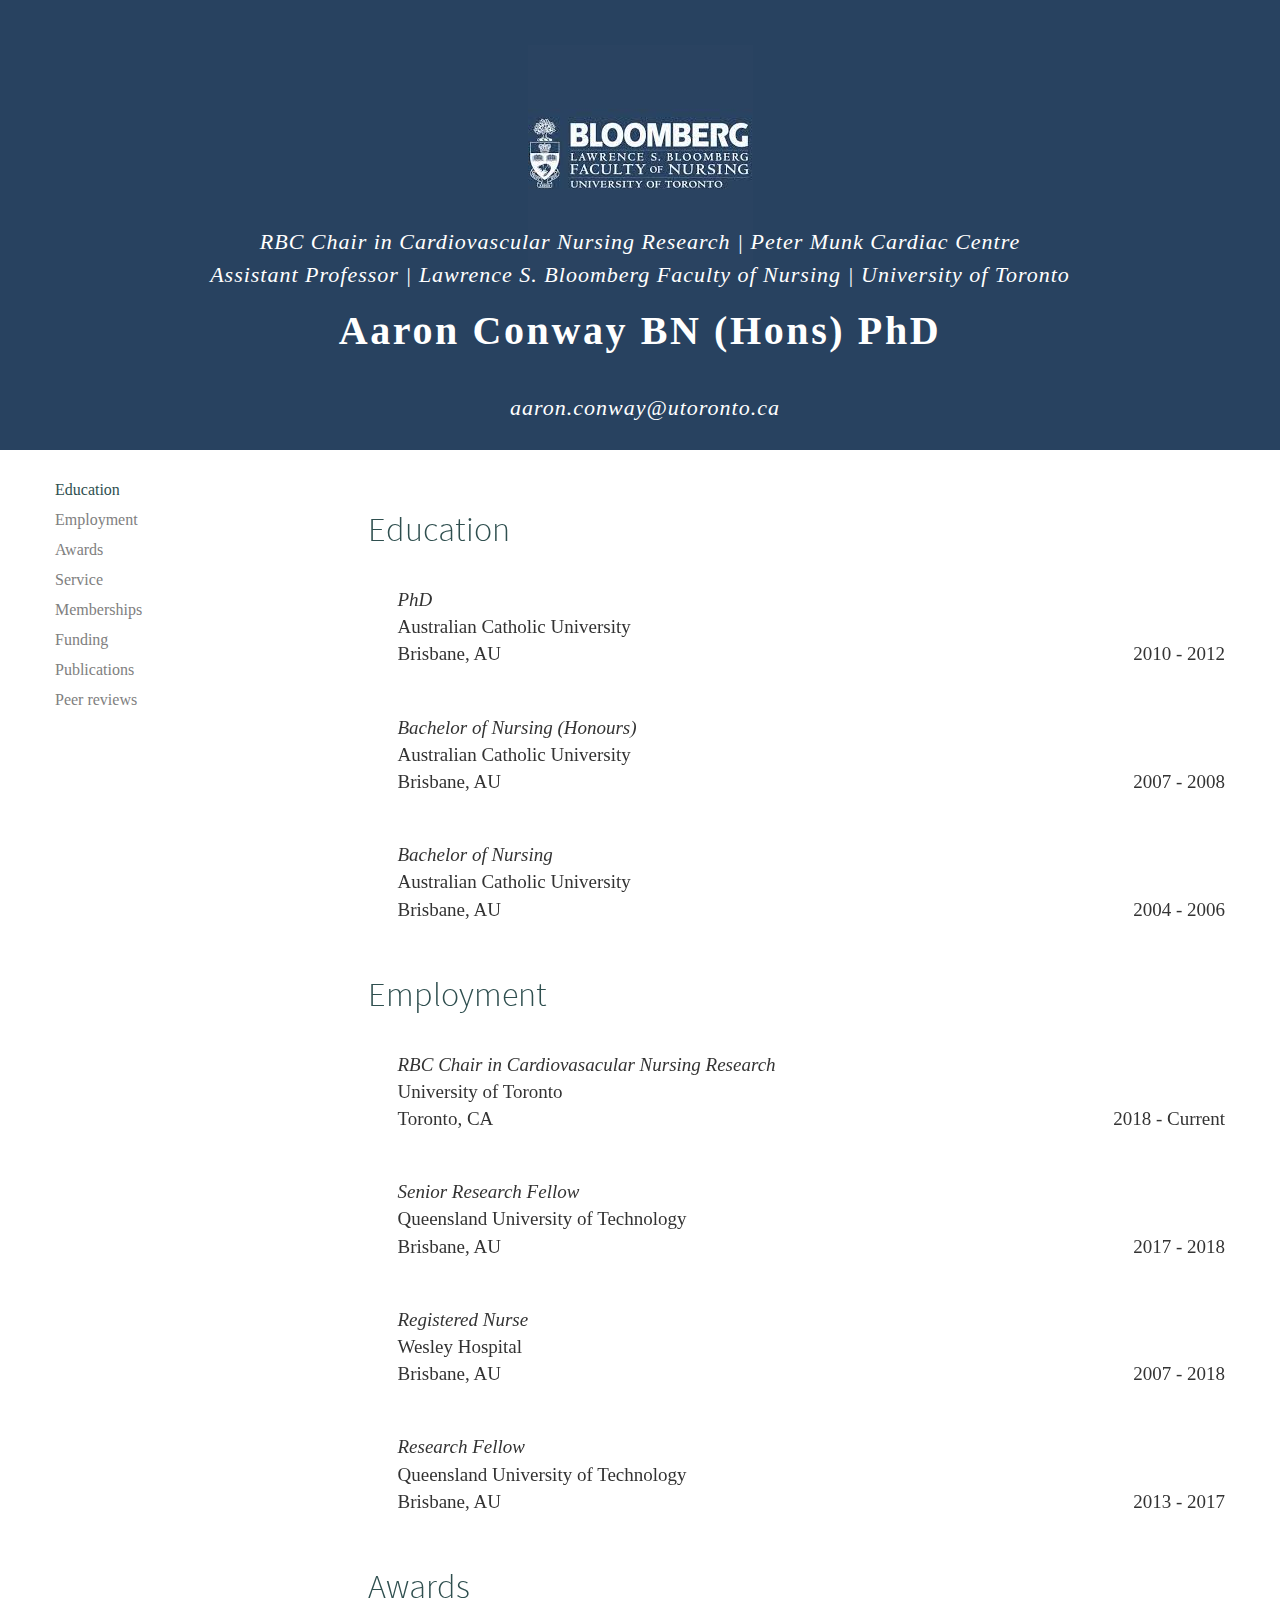
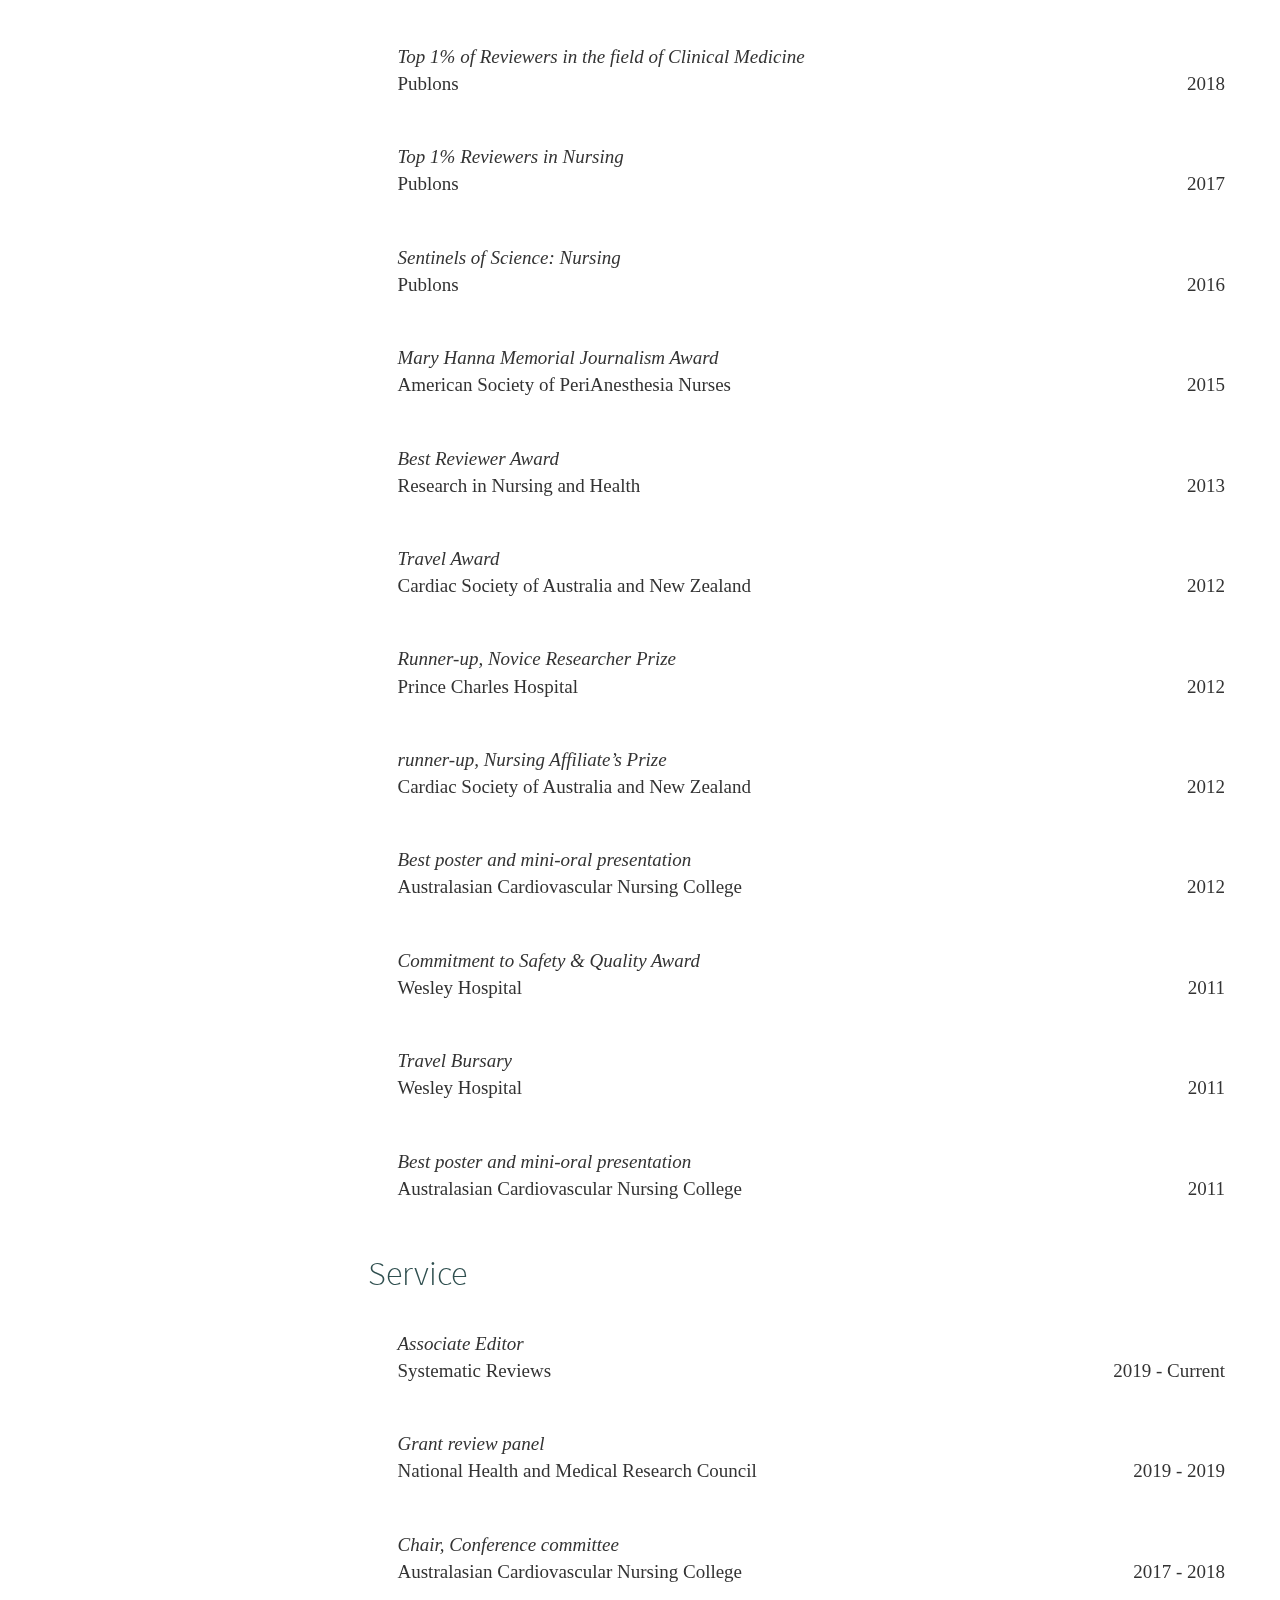
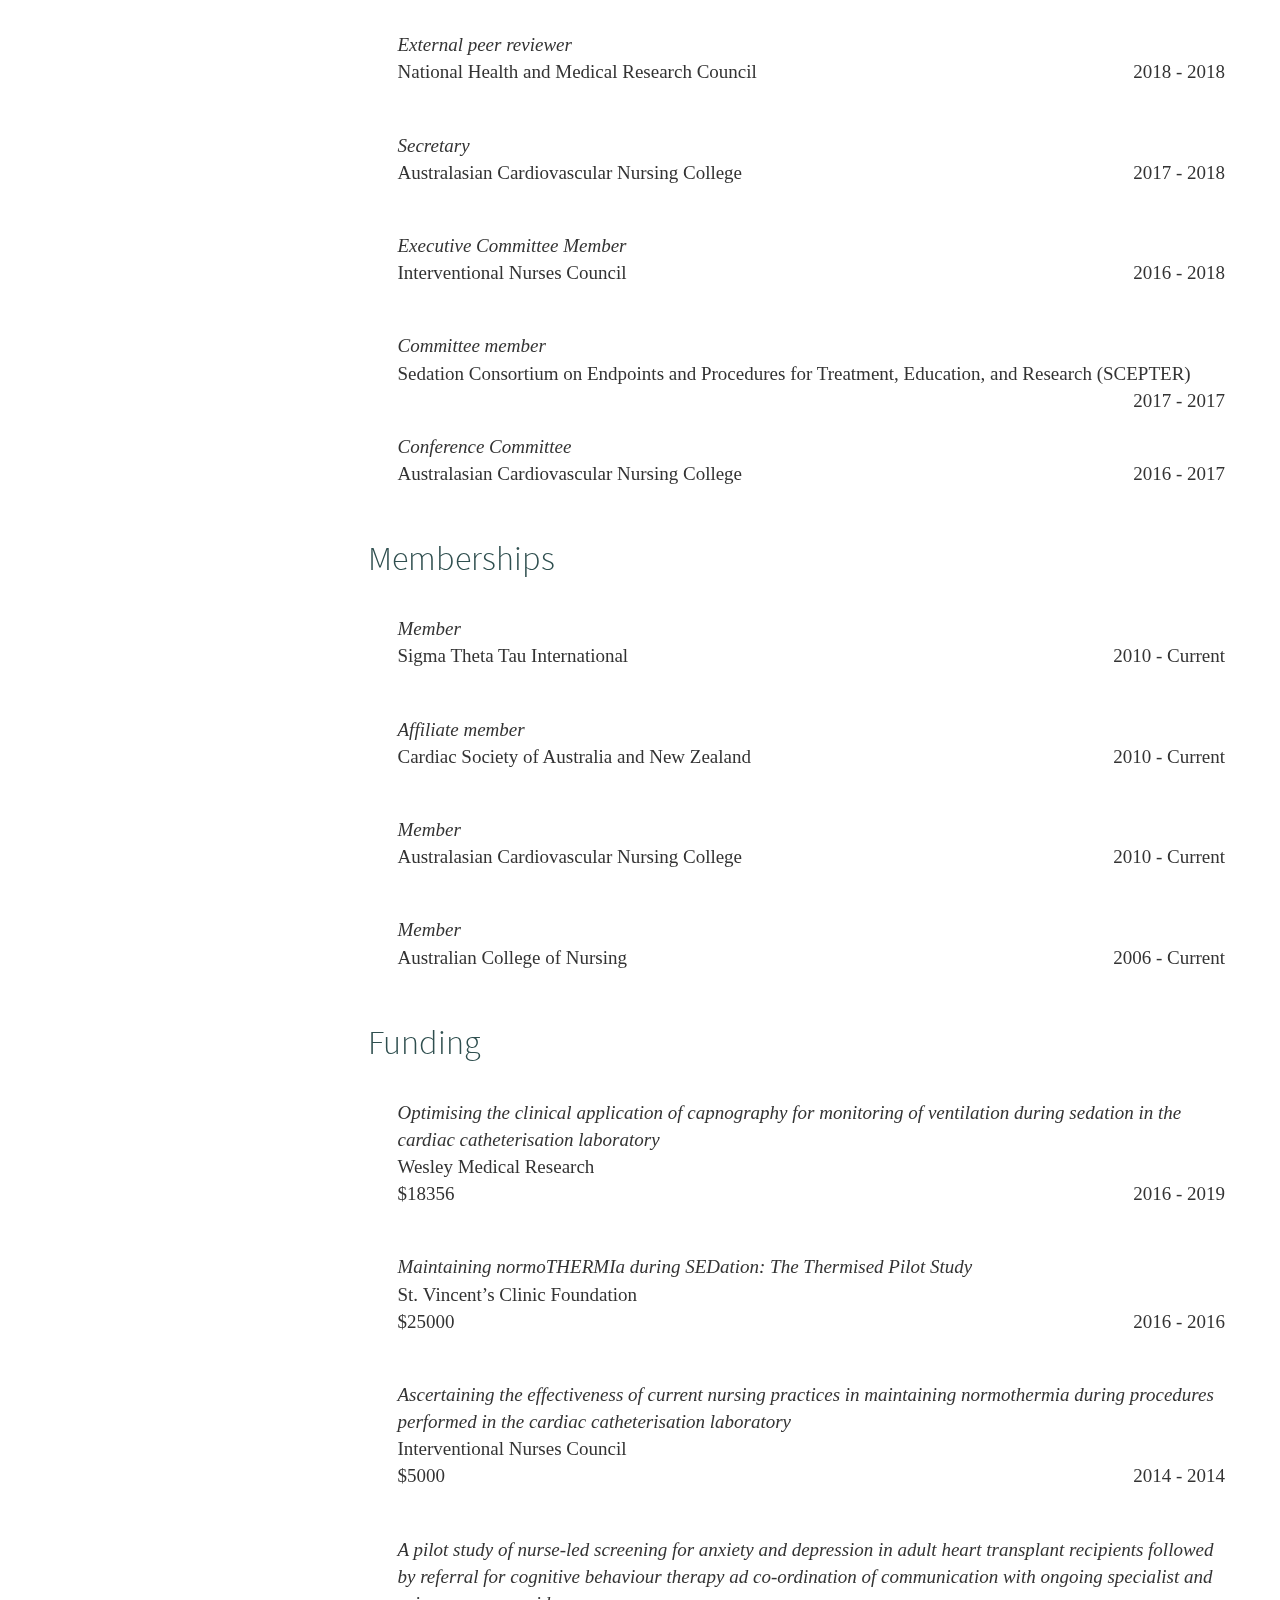
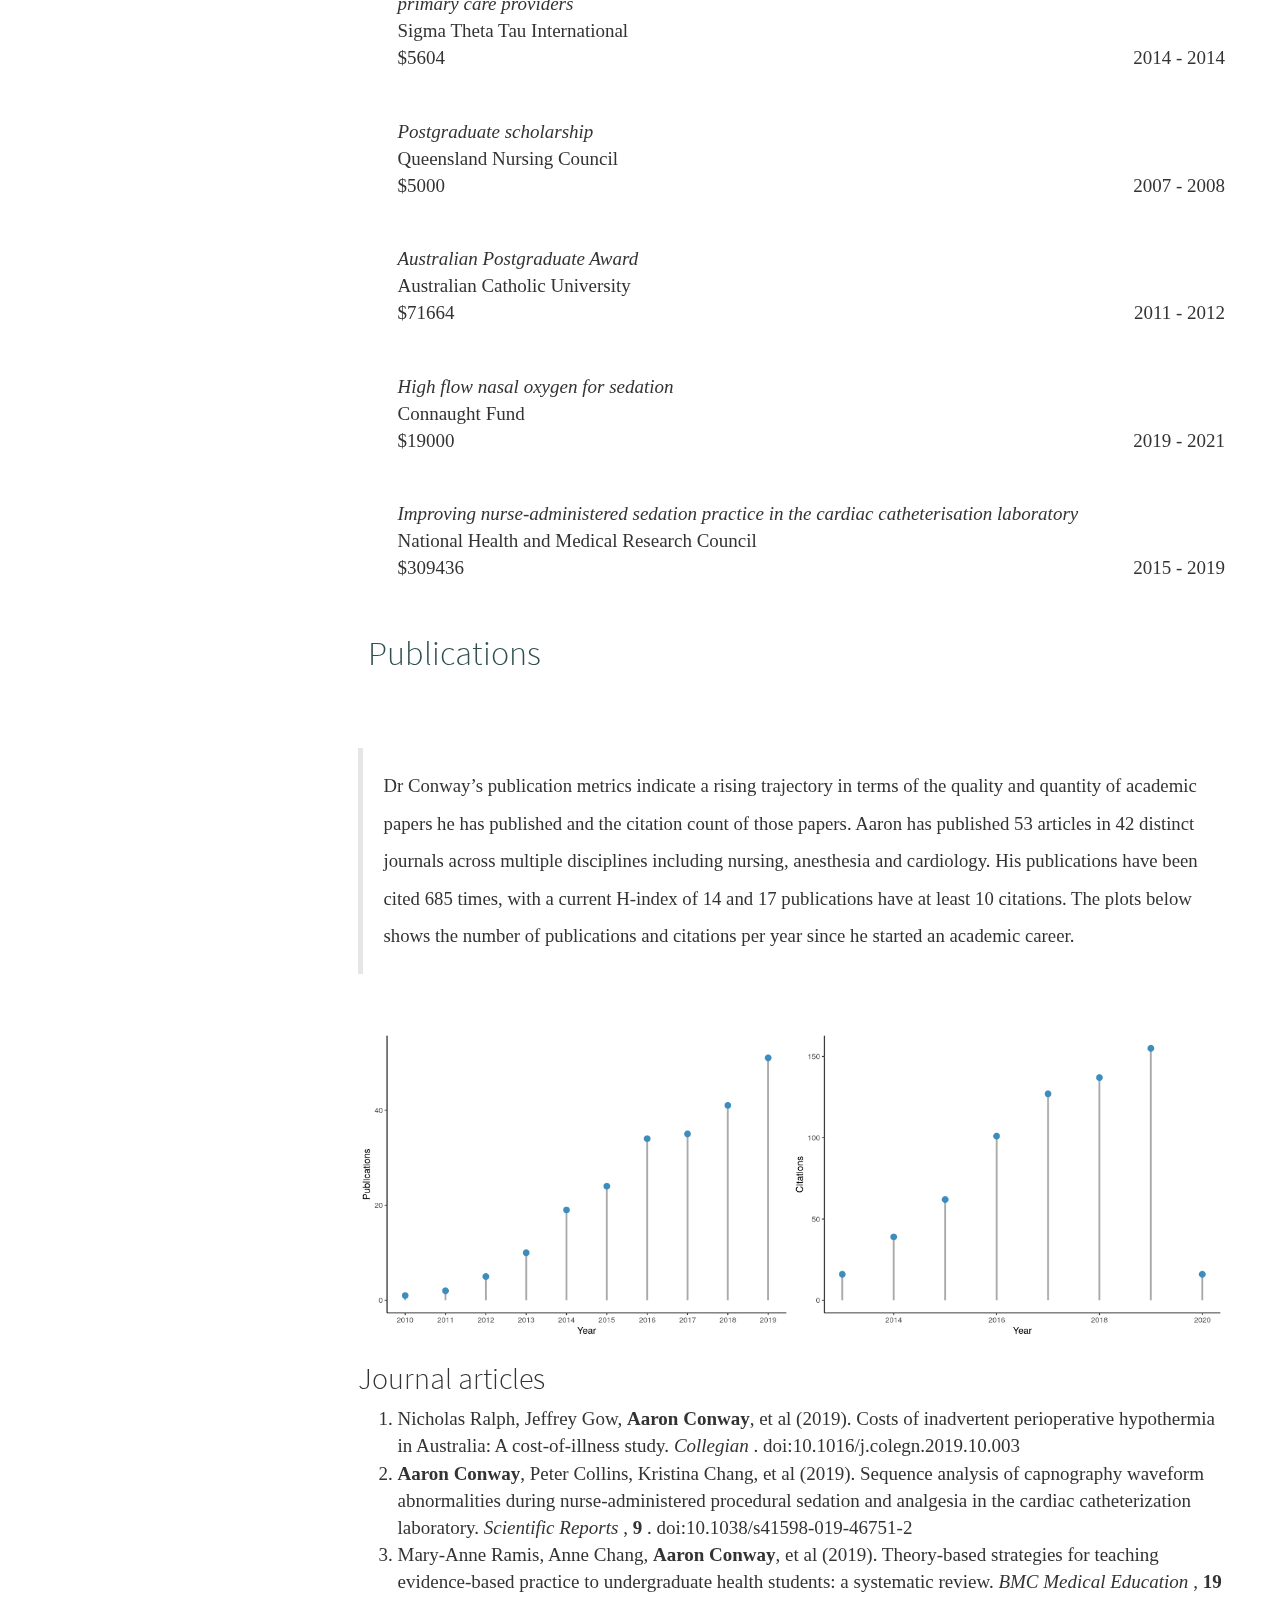
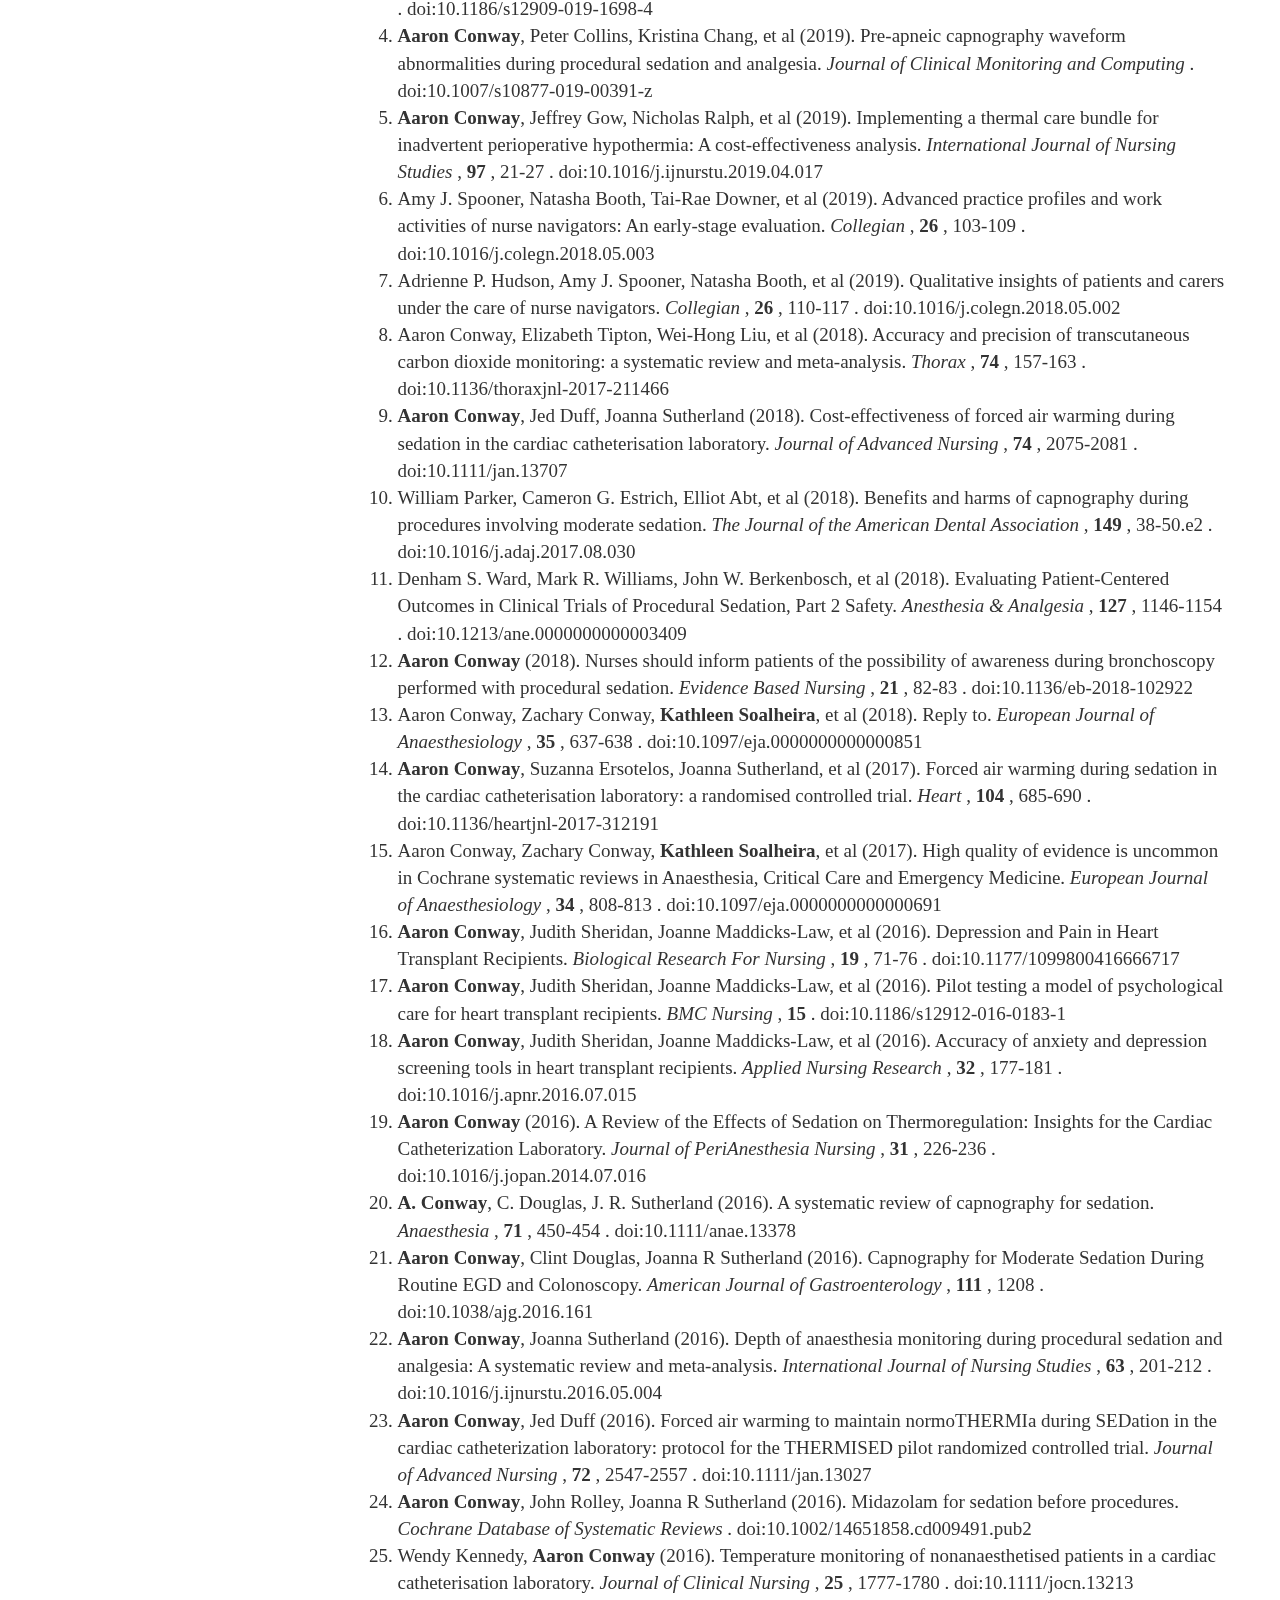
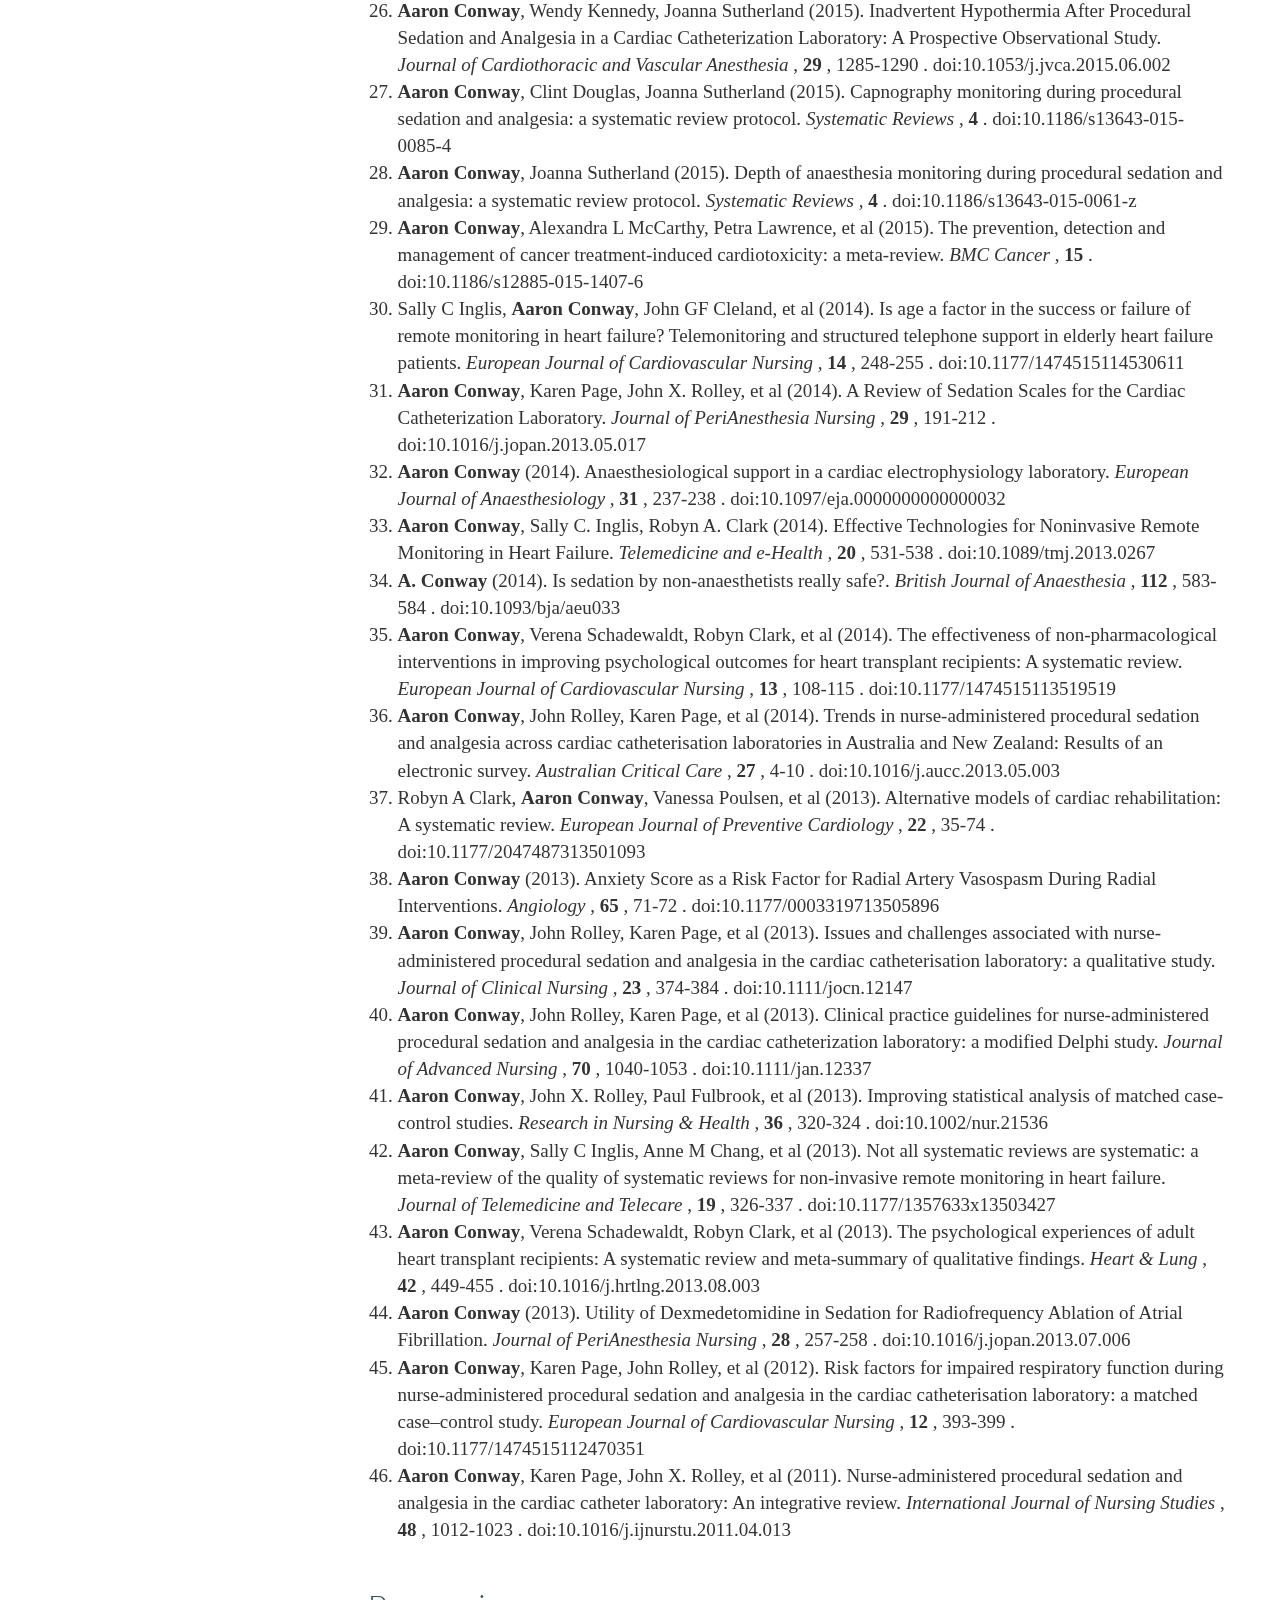
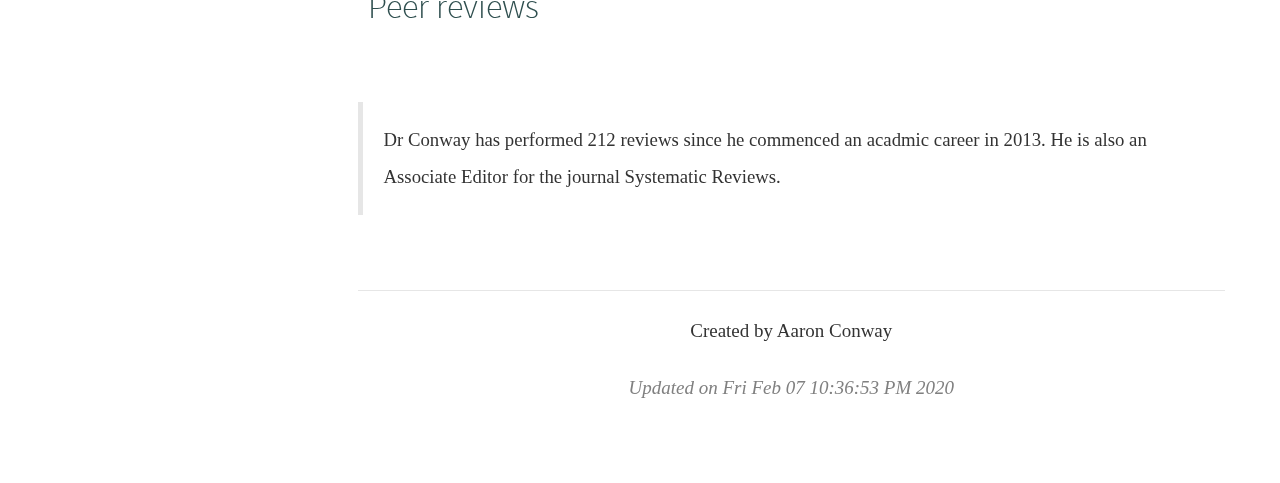
==== commit e9ea816f: "Scheduled" ====
--- a/docs/index.html
+++ b/docs/index.html
@@ -2326,7 +2326,7 @@
 Created by <a href="https://www.aaronconway.info">Aaron Conway</a>
 </p>
 <p style="text-align: center;">
-<span style="color: #808080;"><em>Updated on Fri Feb 07 10:16:44 PM 2020</em></span>
+<span style="color: #808080;"><em>Updated on Fri Feb 07 10:36:53 PM 2020</em></span>
 </p>
 <p> </p>
 </div>
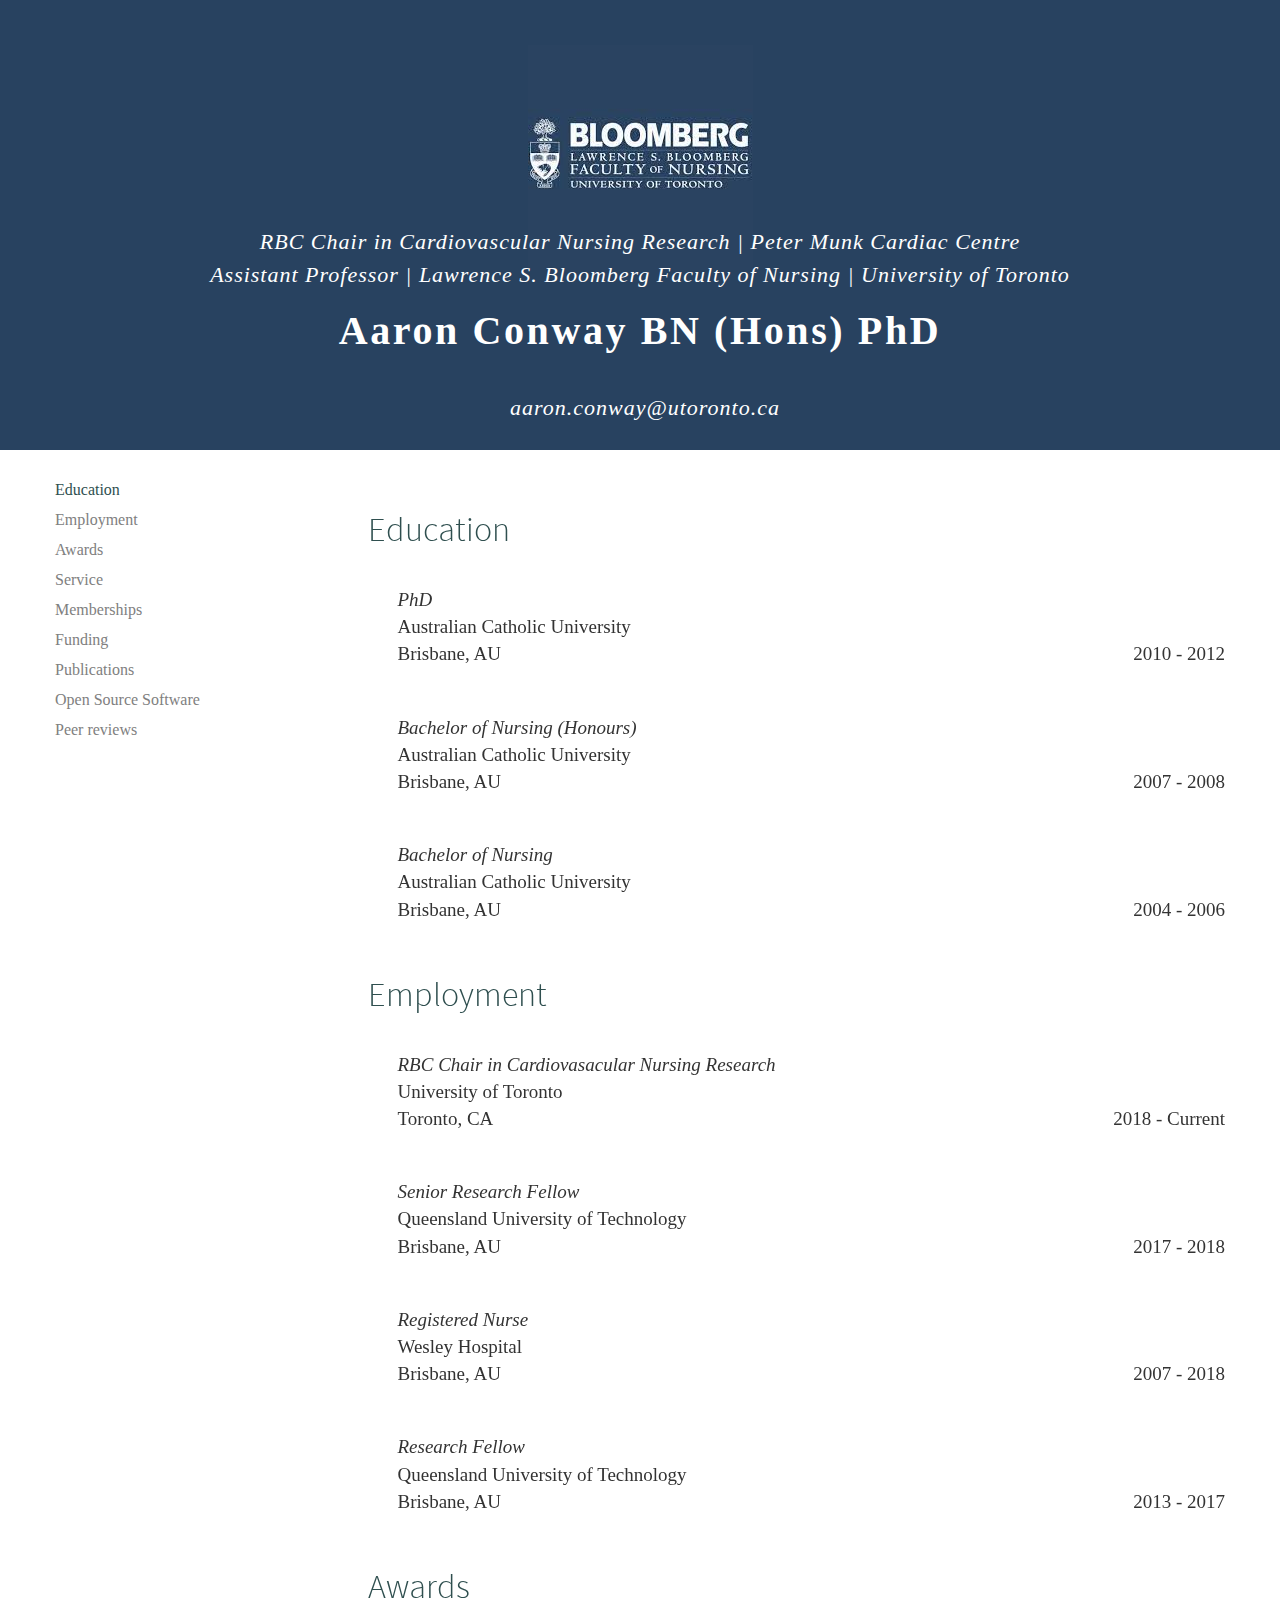
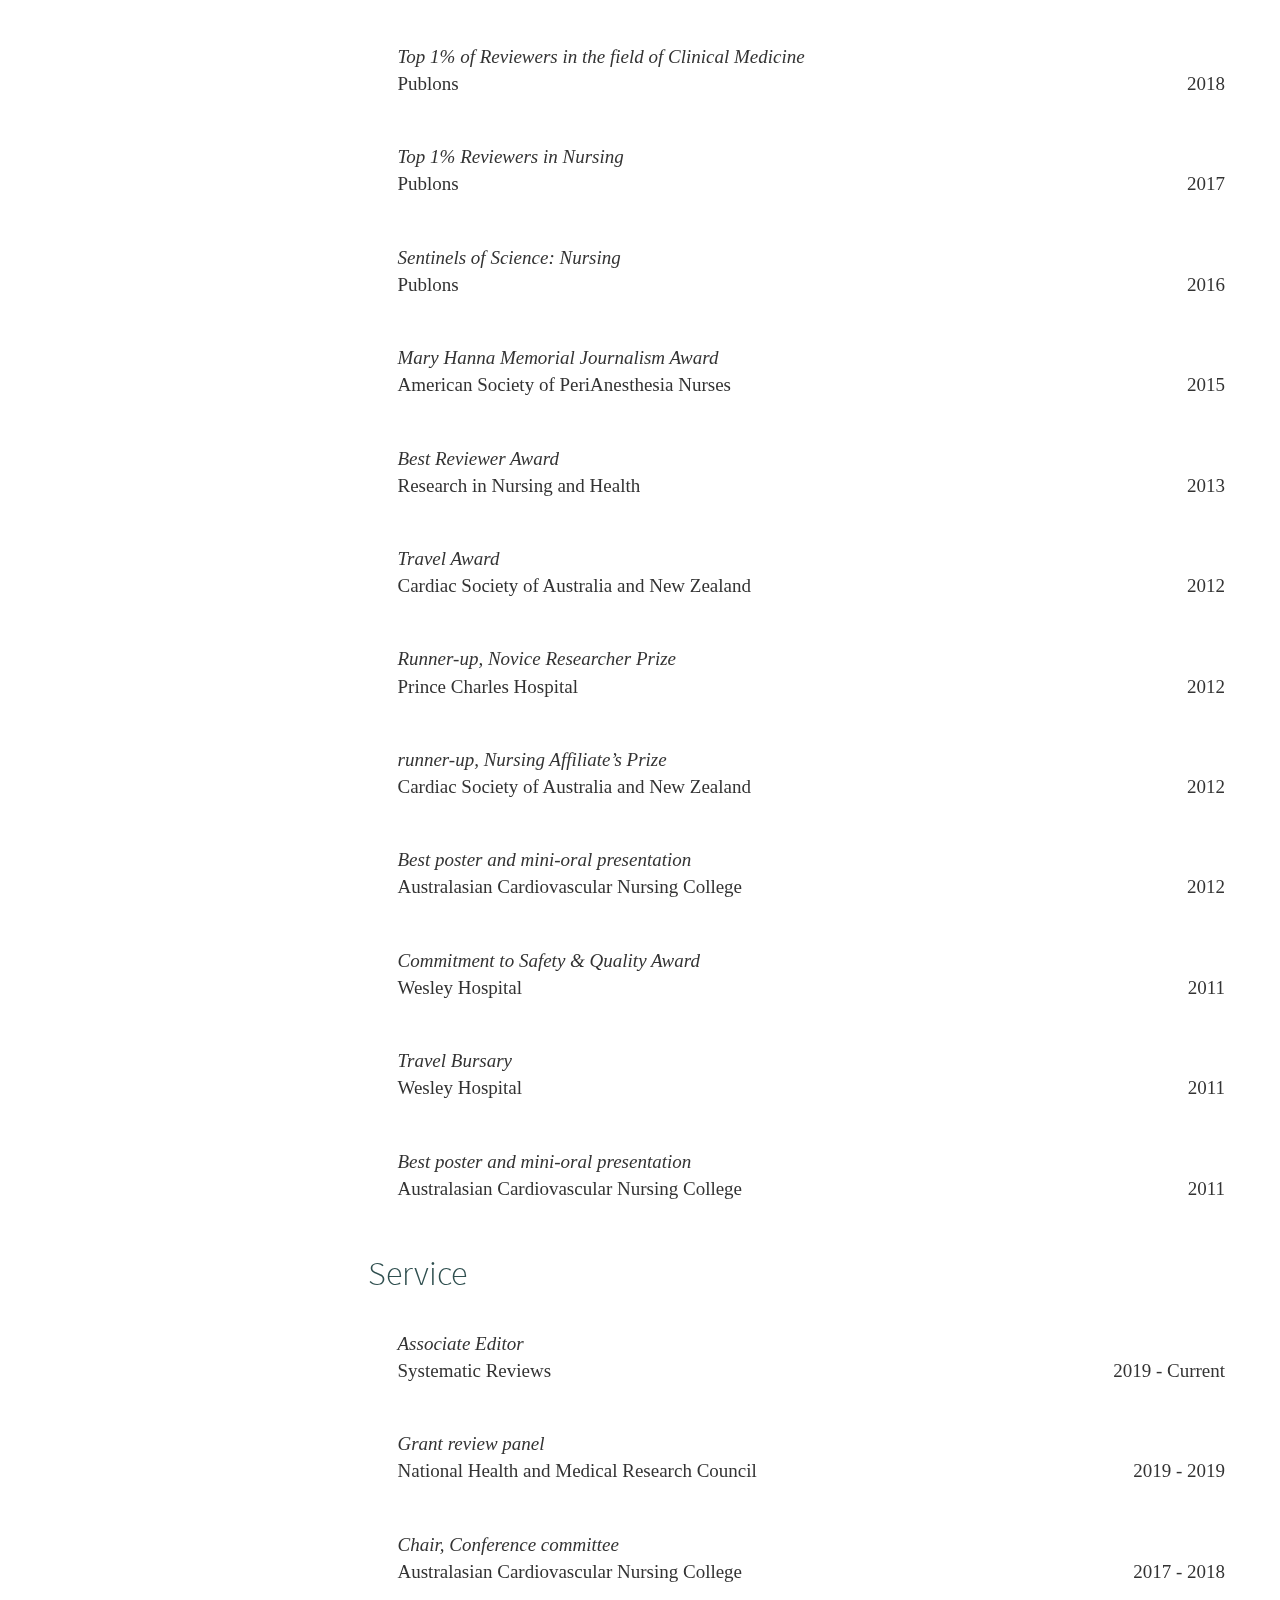
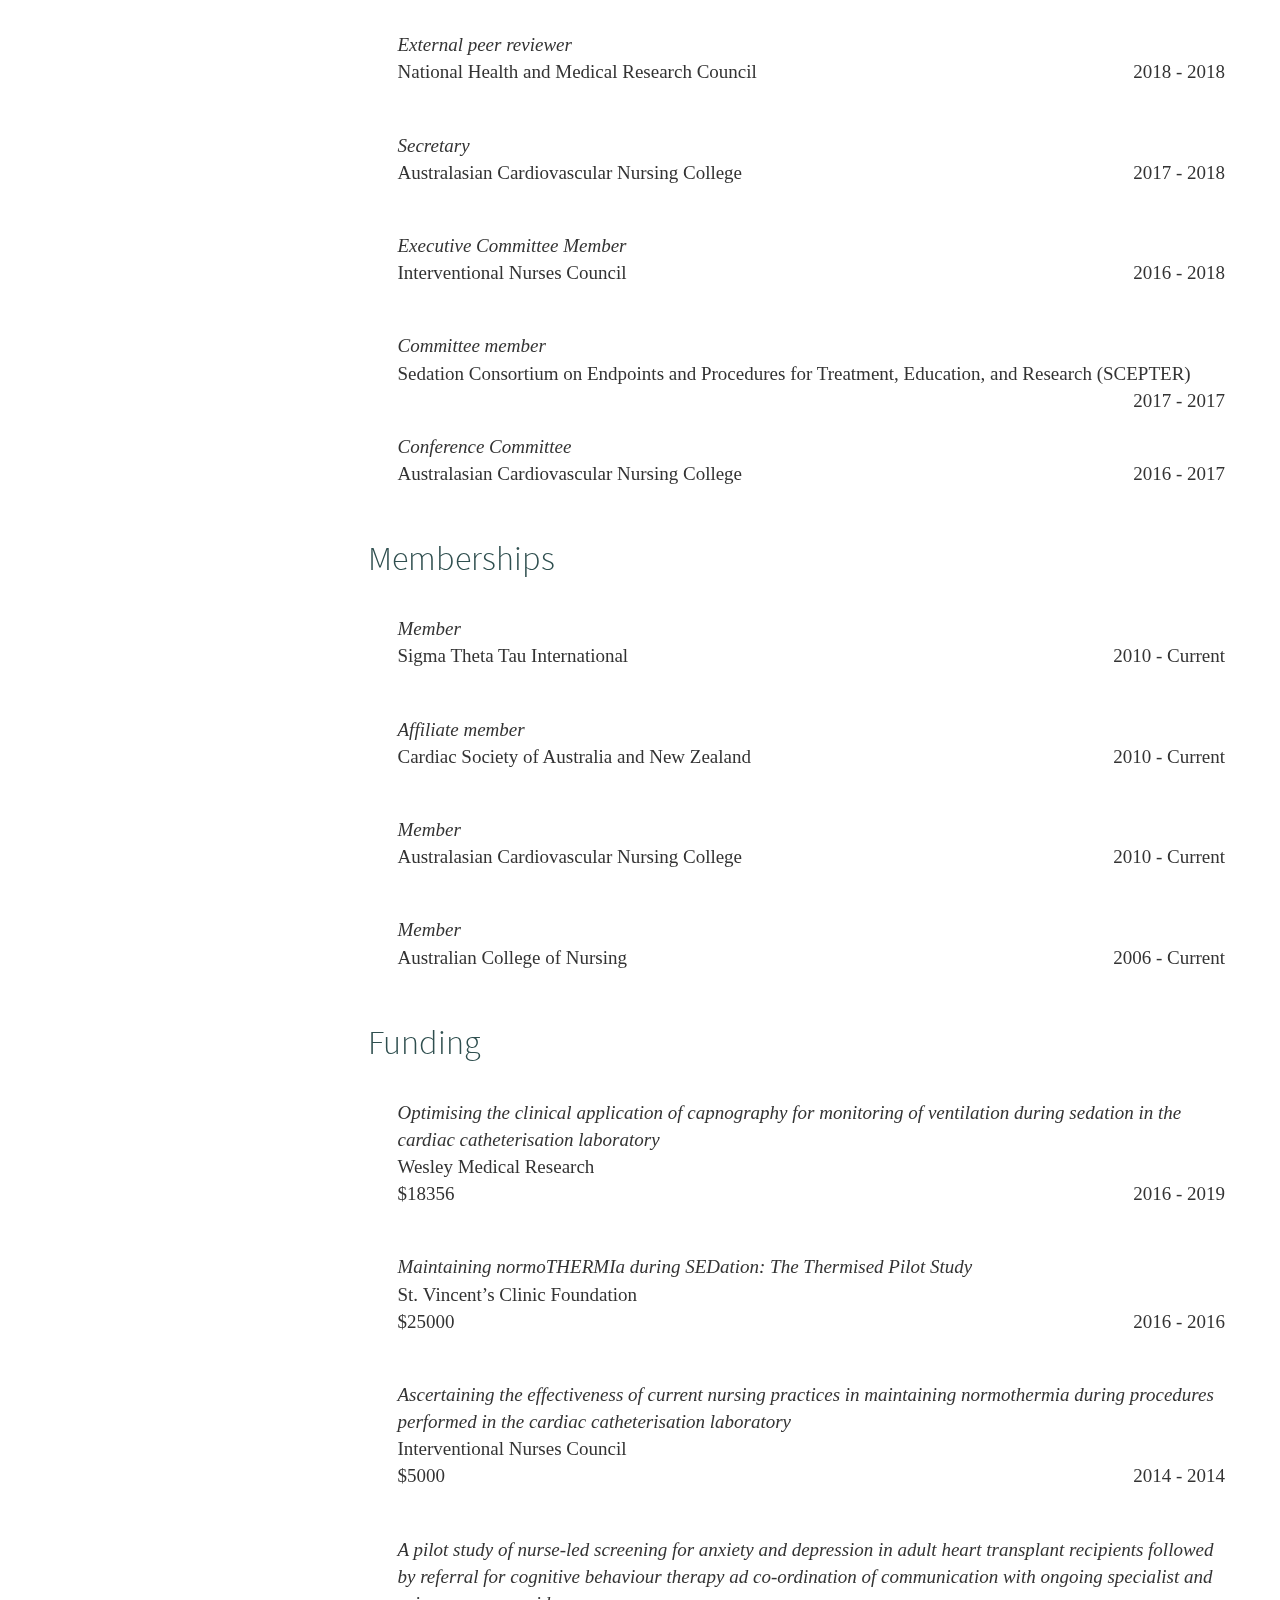
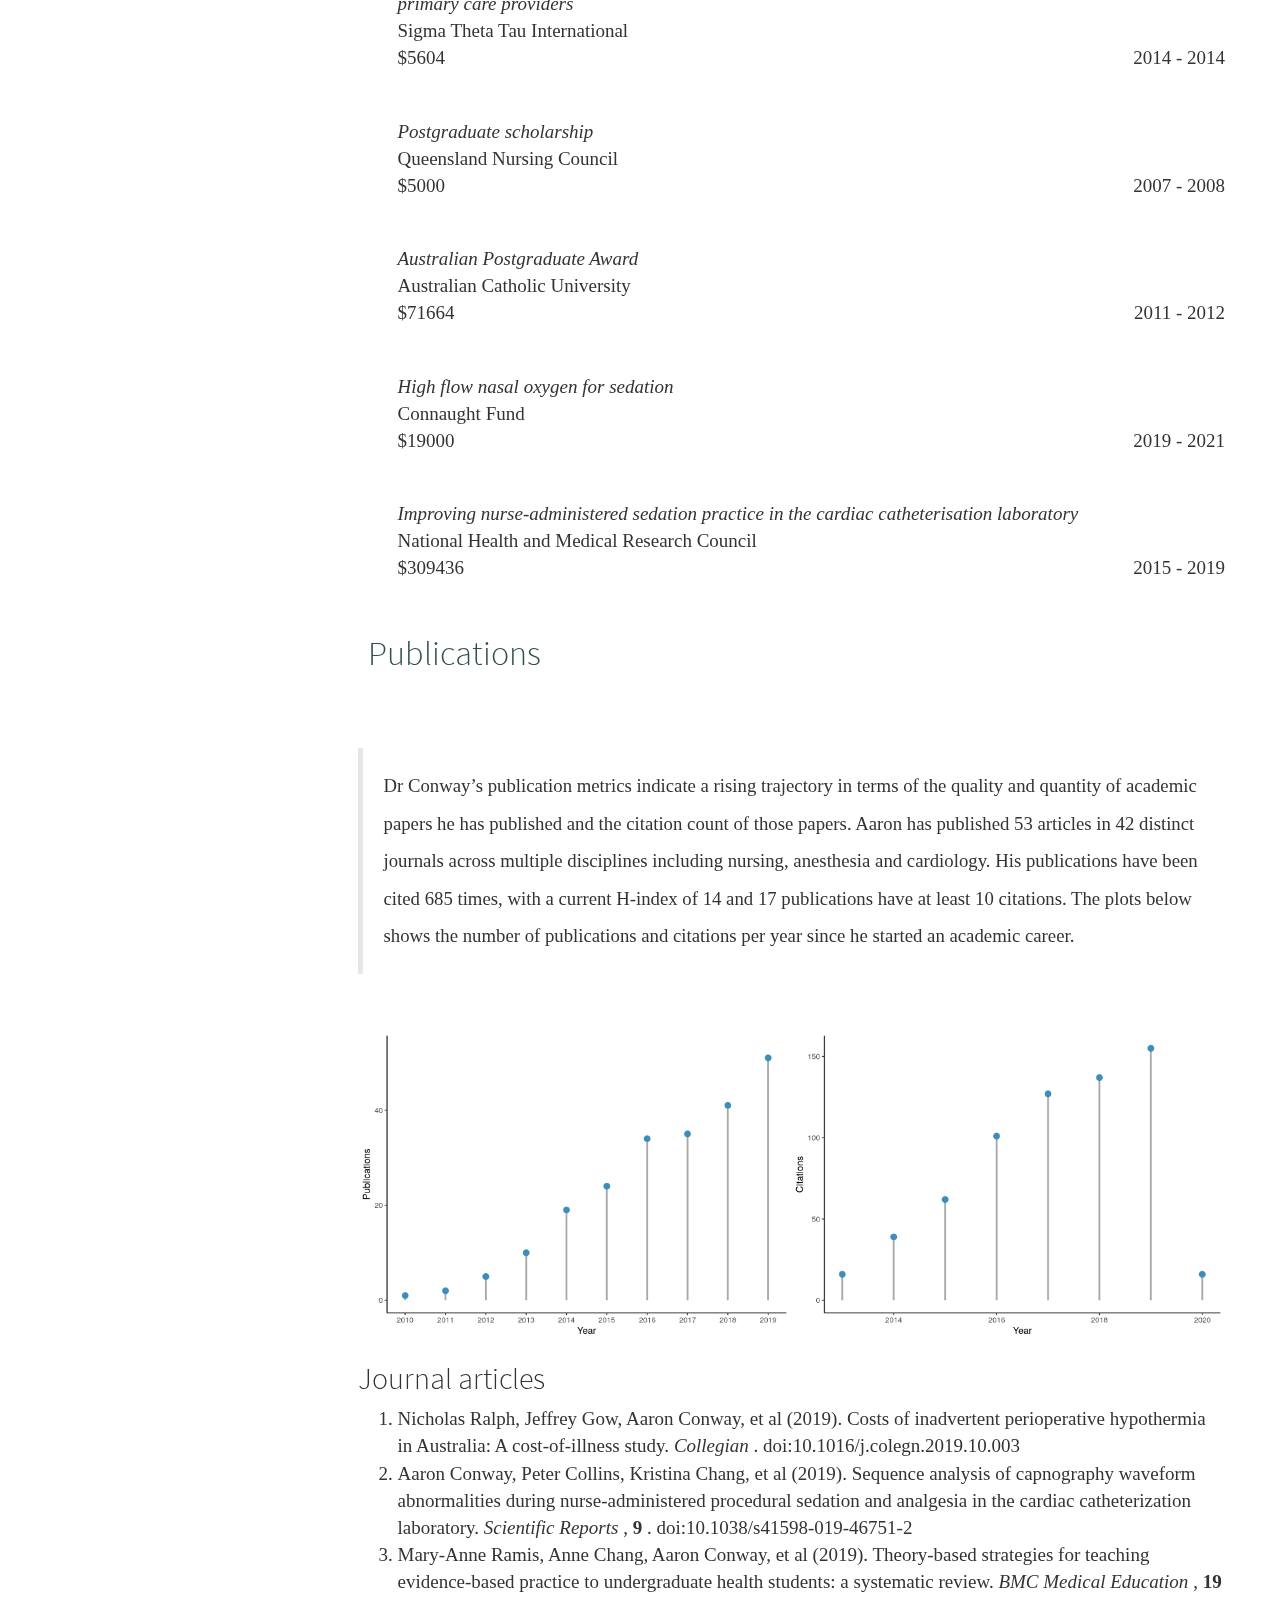
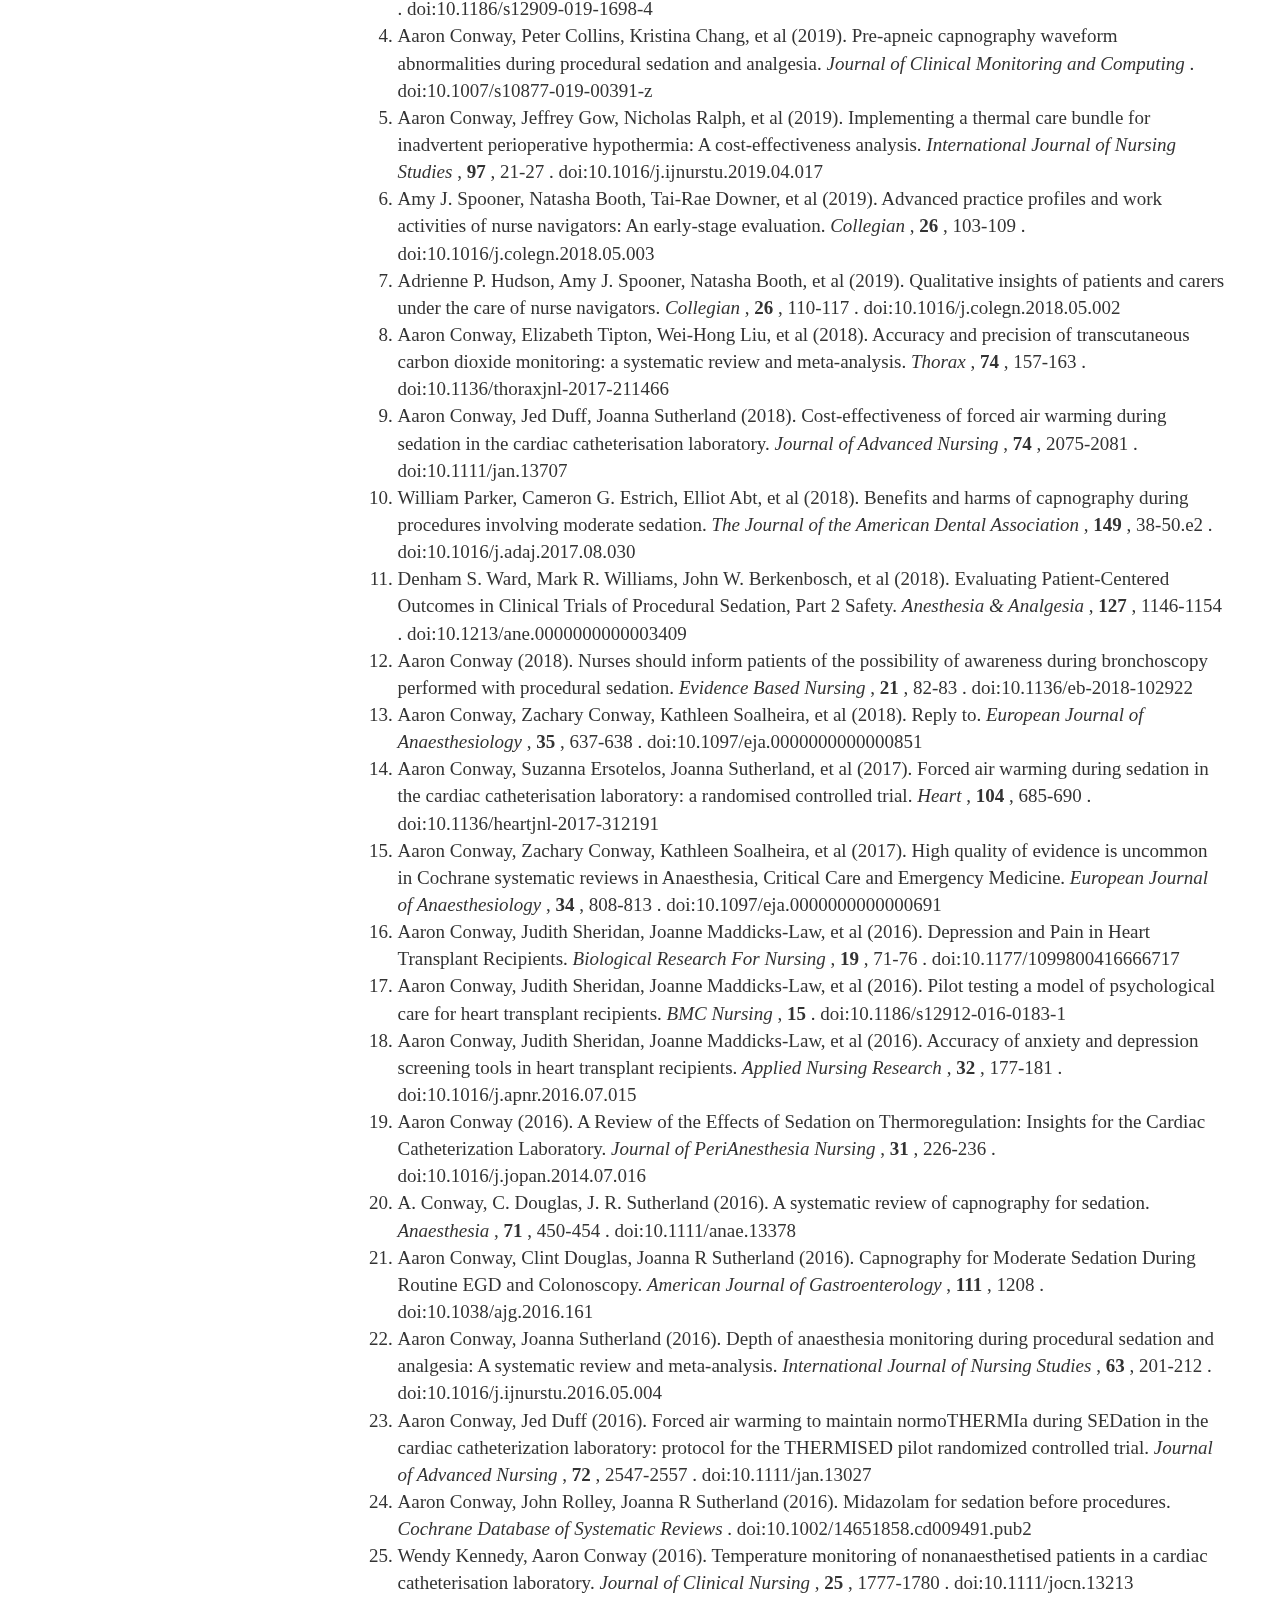
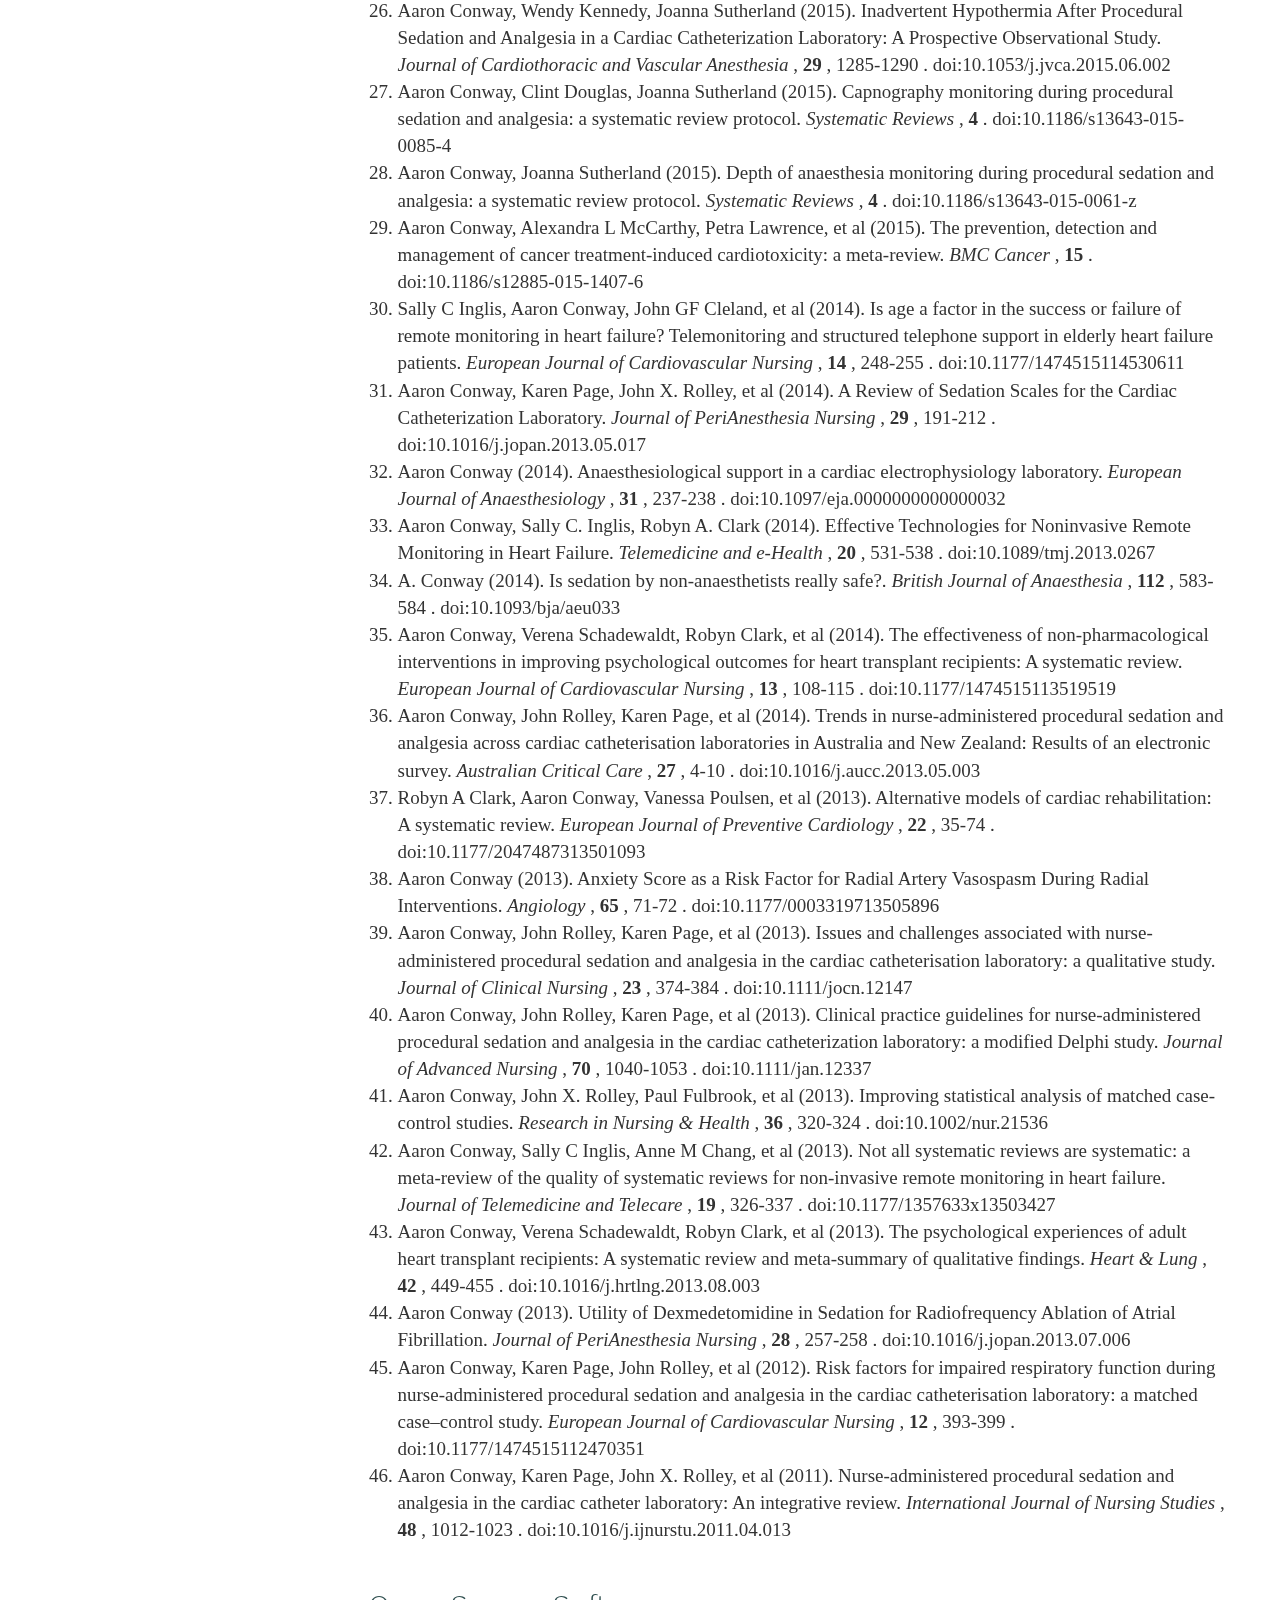
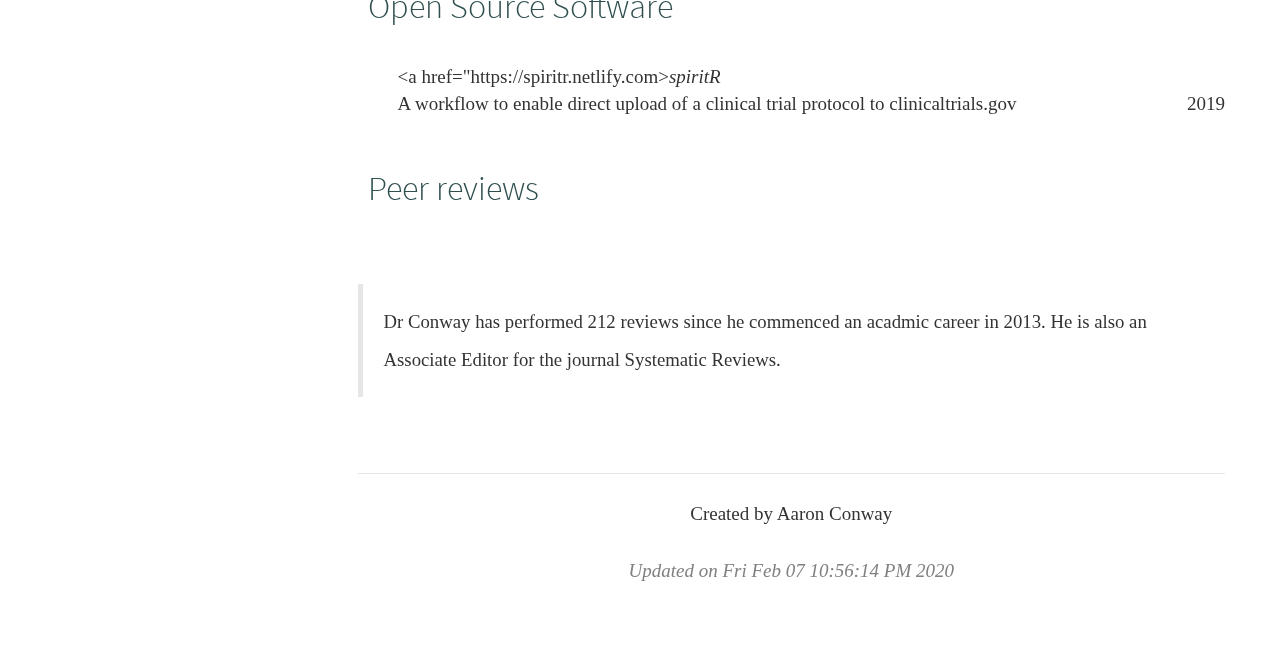
==== commit 4516f2e4: "Scheduled" ====
--- a/docs/index.html
+++ b/docs/index.html
@@ -2220,15 +2220,15 @@
 <div id="journal-articles" class="section level2">
 <h2>Journal articles</h2>
 <ol style="list-style-type: decimal">
-<li>Nicholas Ralph, Jeffrey Gow, <strong>Aaron Conway</strong>, et al (2019). Costs of inadvertent perioperative hypothermia in Australia: A cost-of-illness study. <em>Collegian</em> . <a href="https://dx.doi.org/10.1016/j.colegn.2019.10.003">doi:10.1016/j.colegn.2019.10.003</a><br />
-</li>
-<li><strong>Aaron Conway</strong>, Peter Collins, Kristina Chang, et al (2019). Sequence analysis of capnography waveform abnormalities during nurse-administered procedural sedation and analgesia in the cardiac catheterization laboratory. <em>Scientific Reports</em> , <strong>9</strong> . <a href="https://dx.doi.org/10.1038/s41598-019-46751-2">doi:10.1038/s41598-019-46751-2</a><br />
-</li>
-<li>Mary-Anne Ramis, Anne Chang, <strong>Aaron Conway</strong>, et al (2019). Theory-based strategies for teaching evidence-based practice to undergraduate health students: a systematic review. <em>BMC Medical Education</em> , <strong>19</strong> . <a href="https://dx.doi.org/10.1186/s12909-019-1698-4">doi:10.1186/s12909-019-1698-4</a><br />
-</li>
-<li><strong>Aaron Conway</strong>, Peter Collins, Kristina Chang, et al (2019). Pre-apneic capnography waveform abnormalities during procedural sedation and analgesia. <em>Journal of Clinical Monitoring and Computing</em> . <a href="https://dx.doi.org/10.1007/s10877-019-00391-z">doi:10.1007/s10877-019-00391-z</a><br />
-</li>
-<li><strong>Aaron Conway</strong>, Jeffrey Gow, Nicholas Ralph, et al (2019). Implementing a thermal care bundle for inadvertent perioperative hypothermia: A cost-effectiveness analysis. <em>International Journal of Nursing Studies</em> , <strong>97</strong> , 21-27 . <a href="https://dx.doi.org/10.1016/j.ijnurstu.2019.04.017">doi:10.1016/j.ijnurstu.2019.04.017</a><br />
+<li>Nicholas Ralph, Jeffrey Gow, Aaron Conway, et al (2019). Costs of inadvertent perioperative hypothermia in Australia: A cost-of-illness study. <em>Collegian</em> . <a href="https://dx.doi.org/10.1016/j.colegn.2019.10.003">doi:10.1016/j.colegn.2019.10.003</a><br />
+</li>
+<li>Aaron Conway, Peter Collins, Kristina Chang, et al (2019). Sequence analysis of capnography waveform abnormalities during nurse-administered procedural sedation and analgesia in the cardiac catheterization laboratory. <em>Scientific Reports</em> , <strong>9</strong> . <a href="https://dx.doi.org/10.1038/s41598-019-46751-2">doi:10.1038/s41598-019-46751-2</a><br />
+</li>
+<li>Mary-Anne Ramis, Anne Chang, Aaron Conway, et al (2019). Theory-based strategies for teaching evidence-based practice to undergraduate health students: a systematic review. <em>BMC Medical Education</em> , <strong>19</strong> . <a href="https://dx.doi.org/10.1186/s12909-019-1698-4">doi:10.1186/s12909-019-1698-4</a><br />
+</li>
+<li>Aaron Conway, Peter Collins, Kristina Chang, et al (2019). Pre-apneic capnography waveform abnormalities during procedural sedation and analgesia. <em>Journal of Clinical Monitoring and Computing</em> . <a href="https://dx.doi.org/10.1007/s10877-019-00391-z">doi:10.1007/s10877-019-00391-z</a><br />
+</li>
+<li>Aaron Conway, Jeffrey Gow, Nicholas Ralph, et al (2019). Implementing a thermal care bundle for inadvertent perioperative hypothermia: A cost-effectiveness analysis. <em>International Journal of Nursing Studies</em> , <strong>97</strong> , 21-27 . <a href="https://dx.doi.org/10.1016/j.ijnurstu.2019.04.017">doi:10.1016/j.ijnurstu.2019.04.017</a><br />
 </li>
 <li>Amy J. Spooner, Natasha Booth, Tai-Rae Downer, et al (2019). Advanced practice profiles and work activities of nurse navigators: An early-stage evaluation. <em>Collegian</em> , <strong>26</strong> , 103-109 . <a href="https://dx.doi.org/10.1016/j.colegn.2018.05.003">doi:10.1016/j.colegn.2018.05.003</a><br />
 </li>
@@ -2236,83 +2236,92 @@
 </li>
 <li>Aaron Conway, Elizabeth Tipton, Wei-Hong Liu, et al (2018). Accuracy and precision of transcutaneous carbon dioxide monitoring: a systematic review and meta-analysis. <em>Thorax</em> , <strong>74</strong> , 157-163 . <a href="https://dx.doi.org/10.1136/thoraxjnl-2017-211466">doi:10.1136/thoraxjnl-2017-211466</a><br />
 </li>
-<li><strong>Aaron Conway</strong>, Jed Duff, Joanna Sutherland (2018). Cost-effectiveness of forced air warming during sedation in the cardiac catheterisation laboratory. <em>Journal of Advanced Nursing</em> , <strong>74</strong> , 2075-2081 . <a href="https://dx.doi.org/10.1111/jan.13707">doi:10.1111/jan.13707</a><br />
+<li>Aaron Conway, Jed Duff, Joanna Sutherland (2018). Cost-effectiveness of forced air warming during sedation in the cardiac catheterisation laboratory. <em>Journal of Advanced Nursing</em> , <strong>74</strong> , 2075-2081 . <a href="https://dx.doi.org/10.1111/jan.13707">doi:10.1111/jan.13707</a><br />
 </li>
 <li>William Parker, Cameron G. Estrich, Elliot Abt, et al (2018). Benefits and harms of capnography during procedures involving moderate sedation. <em>The Journal of the American Dental Association</em> , <strong>149</strong> , 38-50.e2 . <a href="https://dx.doi.org/10.1016/j.adaj.2017.08.030">doi:10.1016/j.adaj.2017.08.030</a><br />
 </li>
 <li>Denham S. Ward, Mark R. Williams, John W. Berkenbosch, et al (2018). Evaluating Patient-Centered Outcomes in Clinical Trials of Procedural Sedation, Part 2 Safety. <em>Anesthesia &amp; Analgesia</em> , <strong>127</strong> , 1146-1154 . <a href="https://dx.doi.org/10.1213/ane.0000000000003409">doi:10.1213/ane.0000000000003409</a><br />
 </li>
-<li><strong>Aaron Conway</strong> (2018). Nurses should inform patients of the possibility of awareness during bronchoscopy performed with procedural sedation. <em>Evidence Based Nursing</em> , <strong>21</strong> , 82-83 . <a href="https://dx.doi.org/10.1136/eb-2018-102922">doi:10.1136/eb-2018-102922</a><br />
-</li>
-<li>Aaron Conway, Zachary Conway, <strong>Kathleen Soalheira</strong>, et al (2018). Reply to. <em>European Journal of Anaesthesiology</em> , <strong>35</strong> , 637-638 . <a href="https://dx.doi.org/10.1097/eja.0000000000000851">doi:10.1097/eja.0000000000000851</a><br />
-</li>
-<li><strong>Aaron Conway</strong>, Suzanna Ersotelos, Joanna Sutherland, et al (2017). Forced air warming during sedation in the cardiac catheterisation laboratory: a randomised controlled trial. <em>Heart</em> , <strong>104</strong> , 685-690 . <a href="https://dx.doi.org/10.1136/heartjnl-2017-312191">doi:10.1136/heartjnl-2017-312191</a><br />
-</li>
-<li>Aaron Conway, Zachary Conway, <strong>Kathleen Soalheira</strong>, et al (2017). High quality of evidence is uncommon in Cochrane systematic reviews in Anaesthesia, Critical Care and Emergency Medicine. <em>European Journal of Anaesthesiology</em> , <strong>34</strong> , 808-813 . <a href="https://dx.doi.org/10.1097/eja.0000000000000691">doi:10.1097/eja.0000000000000691</a><br />
-</li>
-<li><strong>Aaron Conway</strong>, Judith Sheridan, Joanne Maddicks-Law, et al (2016). Depression and Pain in Heart Transplant Recipients. <em>Biological Research For Nursing</em> , <strong>19</strong> , 71-76 . <a href="https://dx.doi.org/10.1177/1099800416666717">doi:10.1177/1099800416666717</a><br />
-</li>
-<li><strong>Aaron Conway</strong>, Judith Sheridan, Joanne Maddicks-Law, et al (2016). Pilot testing a model of psychological care for heart transplant recipients. <em>BMC Nursing</em> , <strong>15</strong> . <a href="https://dx.doi.org/10.1186/s12912-016-0183-1">doi:10.1186/s12912-016-0183-1</a><br />
-</li>
-<li><strong>Aaron Conway</strong>, Judith Sheridan, Joanne Maddicks-Law, et al (2016). Accuracy of anxiety and depression screening tools in heart transplant recipients. <em>Applied Nursing Research</em> , <strong>32</strong> , 177-181 . <a href="https://dx.doi.org/10.1016/j.apnr.2016.07.015">doi:10.1016/j.apnr.2016.07.015</a><br />
-</li>
-<li><strong>Aaron Conway</strong> (2016). A Review of the Effects of Sedation on Thermoregulation: Insights for the Cardiac Catheterization Laboratory. <em>Journal of PeriAnesthesia Nursing</em> , <strong>31</strong> , 226-236 . <a href="https://dx.doi.org/10.1016/j.jopan.2014.07.016">doi:10.1016/j.jopan.2014.07.016</a><br />
-</li>
-<li><strong>A. Conway</strong>, C. Douglas, J. R. Sutherland (2016). A systematic review of capnography for sedation. <em>Anaesthesia</em> , <strong>71</strong> , 450-454 . <a href="https://dx.doi.org/10.1111/anae.13378">doi:10.1111/anae.13378</a><br />
-</li>
-<li><strong>Aaron Conway</strong>, Clint Douglas, Joanna R Sutherland (2016). Capnography for Moderate Sedation During Routine EGD and Colonoscopy. <em>American Journal of Gastroenterology</em> , <strong>111</strong> , 1208 . <a href="https://dx.doi.org/10.1038/ajg.2016.161">doi:10.1038/ajg.2016.161</a><br />
-</li>
-<li><strong>Aaron Conway</strong>, Joanna Sutherland (2016). Depth of anaesthesia monitoring during procedural sedation and analgesia: A systematic review and meta-analysis. <em>International Journal of Nursing Studies</em> , <strong>63</strong> , 201-212 . <a href="https://dx.doi.org/10.1016/j.ijnurstu.2016.05.004">doi:10.1016/j.ijnurstu.2016.05.004</a><br />
-</li>
-<li><strong>Aaron Conway</strong>, Jed Duff (2016). Forced air warming to maintain normoTHERMIa during SEDation in the cardiac catheterization laboratory: protocol for the THERMISED pilot randomized controlled trial. <em>Journal of Advanced Nursing</em> , <strong>72</strong> , 2547-2557 . <a href="https://dx.doi.org/10.1111/jan.13027">doi:10.1111/jan.13027</a><br />
-</li>
-<li><strong>Aaron Conway</strong>, John Rolley, Joanna R Sutherland (2016). Midazolam for sedation before procedures. <em>Cochrane Database of Systematic Reviews</em> . <a href="https://dx.doi.org/10.1002/14651858.cd009491.pub2">doi:10.1002/14651858.cd009491.pub2</a><br />
-</li>
-<li>Wendy Kennedy, <strong>Aaron Conway</strong> (2016). Temperature monitoring of nonanaesthetised patients in a cardiac catheterisation laboratory. <em>Journal of Clinical Nursing</em> , <strong>25</strong> , 1777-1780 . <a href="https://dx.doi.org/10.1111/jocn.13213">doi:10.1111/jocn.13213</a><br />
-</li>
-<li><strong>Aaron Conway</strong>, Wendy Kennedy, Joanna Sutherland (2015). Inadvertent Hypothermia After Procedural Sedation and Analgesia in a Cardiac Catheterization Laboratory: A Prospective Observational Study. <em>Journal of Cardiothoracic and Vascular Anesthesia</em> , <strong>29</strong> , 1285-1290 . <a href="https://dx.doi.org/10.1053/j.jvca.2015.06.002">doi:10.1053/j.jvca.2015.06.002</a><br />
-</li>
-<li><strong>Aaron Conway</strong>, Clint Douglas, Joanna Sutherland (2015). Capnography monitoring during procedural sedation and analgesia: a systematic review protocol. <em>Systematic Reviews</em> , <strong>4</strong> . <a href="https://dx.doi.org/10.1186/s13643-015-0085-4">doi:10.1186/s13643-015-0085-4</a><br />
-</li>
-<li><strong>Aaron Conway</strong>, Joanna Sutherland (2015). Depth of anaesthesia monitoring during procedural sedation and analgesia: a systematic review protocol. <em>Systematic Reviews</em> , <strong>4</strong> . <a href="https://dx.doi.org/10.1186/s13643-015-0061-z">doi:10.1186/s13643-015-0061-z</a><br />
-</li>
-<li><strong>Aaron Conway</strong>, Alexandra L McCarthy, Petra Lawrence, et al (2015). The prevention, detection and management of cancer treatment-induced cardiotoxicity: a meta-review. <em>BMC Cancer</em> , <strong>15</strong> . <a href="https://dx.doi.org/10.1186/s12885-015-1407-6">doi:10.1186/s12885-015-1407-6</a><br />
-</li>
-<li>Sally C Inglis, <strong>Aaron Conway</strong>, John GF Cleland, et al (2014). Is age a factor in the success or failure of remote monitoring in heart failure? Telemonitoring and structured telephone support in elderly heart failure patients. <em>European Journal of Cardiovascular Nursing</em> , <strong>14</strong> , 248-255 . <a href="https://dx.doi.org/10.1177/1474515114530611">doi:10.1177/1474515114530611</a><br />
-</li>
-<li><strong>Aaron Conway</strong>, Karen Page, John X. Rolley, et al (2014). A Review of Sedation Scales for the Cardiac Catheterization Laboratory. <em>Journal of PeriAnesthesia Nursing</em> , <strong>29</strong> , 191-212 . <a href="https://dx.doi.org/10.1016/j.jopan.2013.05.017">doi:10.1016/j.jopan.2013.05.017</a><br />
-</li>
-<li><strong>Aaron Conway</strong> (2014). Anaesthesiological support in a cardiac electrophysiology laboratory. <em>European Journal of Anaesthesiology</em> , <strong>31</strong> , 237-238 . <a href="https://dx.doi.org/10.1097/eja.0000000000000032">doi:10.1097/eja.0000000000000032</a><br />
-</li>
-<li><strong>Aaron Conway</strong>, Sally C. Inglis, Robyn A. Clark (2014). Effective Technologies for Noninvasive Remote Monitoring in Heart Failure. <em>Telemedicine and e-Health</em> , <strong>20</strong> , 531-538 . <a href="https://dx.doi.org/10.1089/tmj.2013.0267">doi:10.1089/tmj.2013.0267</a><br />
-</li>
-<li><strong>A. Conway</strong> (2014). Is sedation by non-anaesthetists really safe?. <em>British Journal of Anaesthesia</em> , <strong>112</strong> , 583-584 . <a href="https://dx.doi.org/10.1093/bja/aeu033">doi:10.1093/bja/aeu033</a><br />
-</li>
-<li><strong>Aaron Conway</strong>, Verena Schadewaldt, Robyn Clark, et al (2014). The effectiveness of non-pharmacological interventions in improving psychological outcomes for heart transplant recipients: A systematic review. <em>European Journal of Cardiovascular Nursing</em> , <strong>13</strong> , 108-115 . <a href="https://dx.doi.org/10.1177/1474515113519519">doi:10.1177/1474515113519519</a><br />
-</li>
-<li><strong>Aaron Conway</strong>, John Rolley, Karen Page, et al (2014). Trends in nurse-administered procedural sedation and analgesia across cardiac catheterisation laboratories in Australia and New Zealand: Results of an electronic survey. <em>Australian Critical Care</em> , <strong>27</strong> , 4-10 . <a href="https://dx.doi.org/10.1016/j.aucc.2013.05.003">doi:10.1016/j.aucc.2013.05.003</a><br />
-</li>
-<li>Robyn A Clark, <strong>Aaron Conway</strong>, Vanessa Poulsen, et al (2013). Alternative models of cardiac rehabilitation: A systematic review. <em>European Journal of Preventive Cardiology</em> , <strong>22</strong> , 35-74 . <a href="https://dx.doi.org/10.1177/2047487313501093">doi:10.1177/2047487313501093</a><br />
-</li>
-<li><strong>Aaron Conway</strong> (2013). Anxiety Score as a Risk Factor for Radial Artery Vasospasm During Radial Interventions. <em>Angiology</em> , <strong>65</strong> , 71-72 . <a href="https://dx.doi.org/10.1177/0003319713505896">doi:10.1177/0003319713505896</a><br />
-</li>
-<li><strong>Aaron Conway</strong>, John Rolley, Karen Page, et al (2013). Issues and challenges associated with nurse-administered procedural sedation and analgesia in the cardiac catheterisation laboratory: a qualitative study. <em>Journal of Clinical Nursing</em> , <strong>23</strong> , 374-384 . <a href="https://dx.doi.org/10.1111/jocn.12147">doi:10.1111/jocn.12147</a><br />
-</li>
-<li><strong>Aaron Conway</strong>, John Rolley, Karen Page, et al (2013). Clinical practice guidelines for nurse-administered procedural sedation and analgesia in the cardiac catheterization laboratory: a modified Delphi study. <em>Journal of Advanced Nursing</em> , <strong>70</strong> , 1040-1053 . <a href="https://dx.doi.org/10.1111/jan.12337">doi:10.1111/jan.12337</a><br />
-</li>
-<li><strong>Aaron Conway</strong>, John X. Rolley, Paul Fulbrook, et al (2013). Improving statistical analysis of matched case-control studies. <em>Research in Nursing &amp; Health</em> , <strong>36</strong> , 320-324 . <a href="https://dx.doi.org/10.1002/nur.21536">doi:10.1002/nur.21536</a><br />
-</li>
-<li><strong>Aaron Conway</strong>, Sally C Inglis, Anne M Chang, et al (2013). Not all systematic reviews are systematic: a meta-review of the quality of systematic reviews for non-invasive remote monitoring in heart failure. <em>Journal of Telemedicine and Telecare</em> , <strong>19</strong> , 326-337 . <a href="https://dx.doi.org/10.1177/1357633x13503427">doi:10.1177/1357633x13503427</a><br />
-</li>
-<li><strong>Aaron Conway</strong>, Verena Schadewaldt, Robyn Clark, et al (2013). The psychological experiences of adult heart transplant recipients: A systematic review and meta-summary of qualitative findings. <em>Heart &amp; Lung</em> , <strong>42</strong> , 449-455 . <a href="https://dx.doi.org/10.1016/j.hrtlng.2013.08.003">doi:10.1016/j.hrtlng.2013.08.003</a><br />
-</li>
-<li><strong>Aaron Conway</strong> (2013). Utility of Dexmedetomidine in Sedation for Radiofrequency Ablation of Atrial Fibrillation. <em>Journal of PeriAnesthesia Nursing</em> , <strong>28</strong> , 257-258 . <a href="https://dx.doi.org/10.1016/j.jopan.2013.07.006">doi:10.1016/j.jopan.2013.07.006</a><br />
-</li>
-<li><strong>Aaron Conway</strong>, Karen Page, John Rolley, et al (2012). Risk factors for impaired respiratory function during nurse-administered procedural sedation and analgesia in the cardiac catheterisation laboratory: a matched case–control study. <em>European Journal of Cardiovascular Nursing</em> , <strong>12</strong> , 393-399 . <a href="https://dx.doi.org/10.1177/1474515112470351">doi:10.1177/1474515112470351</a><br />
-</li>
-<li><strong>Aaron Conway</strong>, Karen Page, John X. Rolley, et al (2011). Nurse-administered procedural sedation and analgesia in the cardiac catheter laboratory: An integrative review. <em>International Journal of Nursing Studies</em> , <strong>48</strong> , 1012-1023 . <a href="https://dx.doi.org/10.1016/j.ijnurstu.2011.04.013">doi:10.1016/j.ijnurstu.2011.04.013</a></li>
+<li>Aaron Conway (2018). Nurses should inform patients of the possibility of awareness during bronchoscopy performed with procedural sedation. <em>Evidence Based Nursing</em> , <strong>21</strong> , 82-83 . <a href="https://dx.doi.org/10.1136/eb-2018-102922">doi:10.1136/eb-2018-102922</a><br />
+</li>
+<li>Aaron Conway, Zachary Conway, Kathleen Soalheira, et al (2018). Reply to. <em>European Journal of Anaesthesiology</em> , <strong>35</strong> , 637-638 . <a href="https://dx.doi.org/10.1097/eja.0000000000000851">doi:10.1097/eja.0000000000000851</a><br />
+</li>
+<li>Aaron Conway, Suzanna Ersotelos, Joanna Sutherland, et al (2017). Forced air warming during sedation in the cardiac catheterisation laboratory: a randomised controlled trial. <em>Heart</em> , <strong>104</strong> , 685-690 . <a href="https://dx.doi.org/10.1136/heartjnl-2017-312191">doi:10.1136/heartjnl-2017-312191</a><br />
+</li>
+<li>Aaron Conway, Zachary Conway, Kathleen Soalheira, et al (2017). High quality of evidence is uncommon in Cochrane systematic reviews in Anaesthesia, Critical Care and Emergency Medicine. <em>European Journal of Anaesthesiology</em> , <strong>34</strong> , 808-813 . <a href="https://dx.doi.org/10.1097/eja.0000000000000691">doi:10.1097/eja.0000000000000691</a><br />
+</li>
+<li>Aaron Conway, Judith Sheridan, Joanne Maddicks-Law, et al (2016). Depression and Pain in Heart Transplant Recipients. <em>Biological Research For Nursing</em> , <strong>19</strong> , 71-76 . <a href="https://dx.doi.org/10.1177/1099800416666717">doi:10.1177/1099800416666717</a><br />
+</li>
+<li>Aaron Conway, Judith Sheridan, Joanne Maddicks-Law, et al (2016). Pilot testing a model of psychological care for heart transplant recipients. <em>BMC Nursing</em> , <strong>15</strong> . <a href="https://dx.doi.org/10.1186/s12912-016-0183-1">doi:10.1186/s12912-016-0183-1</a><br />
+</li>
+<li>Aaron Conway, Judith Sheridan, Joanne Maddicks-Law, et al (2016). Accuracy of anxiety and depression screening tools in heart transplant recipients. <em>Applied Nursing Research</em> , <strong>32</strong> , 177-181 . <a href="https://dx.doi.org/10.1016/j.apnr.2016.07.015">doi:10.1016/j.apnr.2016.07.015</a><br />
+</li>
+<li>Aaron Conway (2016). A Review of the Effects of Sedation on Thermoregulation: Insights for the Cardiac Catheterization Laboratory. <em>Journal of PeriAnesthesia Nursing</em> , <strong>31</strong> , 226-236 . <a href="https://dx.doi.org/10.1016/j.jopan.2014.07.016">doi:10.1016/j.jopan.2014.07.016</a><br />
+</li>
+<li>A. Conway, C. Douglas, J. R. Sutherland (2016). A systematic review of capnography for sedation. <em>Anaesthesia</em> , <strong>71</strong> , 450-454 . <a href="https://dx.doi.org/10.1111/anae.13378">doi:10.1111/anae.13378</a><br />
+</li>
+<li>Aaron Conway, Clint Douglas, Joanna R Sutherland (2016). Capnography for Moderate Sedation During Routine EGD and Colonoscopy. <em>American Journal of Gastroenterology</em> , <strong>111</strong> , 1208 . <a href="https://dx.doi.org/10.1038/ajg.2016.161">doi:10.1038/ajg.2016.161</a><br />
+</li>
+<li>Aaron Conway, Joanna Sutherland (2016). Depth of anaesthesia monitoring during procedural sedation and analgesia: A systematic review and meta-analysis. <em>International Journal of Nursing Studies</em> , <strong>63</strong> , 201-212 . <a href="https://dx.doi.org/10.1016/j.ijnurstu.2016.05.004">doi:10.1016/j.ijnurstu.2016.05.004</a><br />
+</li>
+<li>Aaron Conway, Jed Duff (2016). Forced air warming to maintain normoTHERMIa during SEDation in the cardiac catheterization laboratory: protocol for the THERMISED pilot randomized controlled trial. <em>Journal of Advanced Nursing</em> , <strong>72</strong> , 2547-2557 . <a href="https://dx.doi.org/10.1111/jan.13027">doi:10.1111/jan.13027</a><br />
+</li>
+<li>Aaron Conway, John Rolley, Joanna R Sutherland (2016). Midazolam for sedation before procedures. <em>Cochrane Database of Systematic Reviews</em> . <a href="https://dx.doi.org/10.1002/14651858.cd009491.pub2">doi:10.1002/14651858.cd009491.pub2</a><br />
+</li>
+<li>Wendy Kennedy, Aaron Conway (2016). Temperature monitoring of nonanaesthetised patients in a cardiac catheterisation laboratory. <em>Journal of Clinical Nursing</em> , <strong>25</strong> , 1777-1780 . <a href="https://dx.doi.org/10.1111/jocn.13213">doi:10.1111/jocn.13213</a><br />
+</li>
+<li>Aaron Conway, Wendy Kennedy, Joanna Sutherland (2015). Inadvertent Hypothermia After Procedural Sedation and Analgesia in a Cardiac Catheterization Laboratory: A Prospective Observational Study. <em>Journal of Cardiothoracic and Vascular Anesthesia</em> , <strong>29</strong> , 1285-1290 . <a href="https://dx.doi.org/10.1053/j.jvca.2015.06.002">doi:10.1053/j.jvca.2015.06.002</a><br />
+</li>
+<li>Aaron Conway, Clint Douglas, Joanna Sutherland (2015). Capnography monitoring during procedural sedation and analgesia: a systematic review protocol. <em>Systematic Reviews</em> , <strong>4</strong> . <a href="https://dx.doi.org/10.1186/s13643-015-0085-4">doi:10.1186/s13643-015-0085-4</a><br />
+</li>
+<li>Aaron Conway, Joanna Sutherland (2015). Depth of anaesthesia monitoring during procedural sedation and analgesia: a systematic review protocol. <em>Systematic Reviews</em> , <strong>4</strong> . <a href="https://dx.doi.org/10.1186/s13643-015-0061-z">doi:10.1186/s13643-015-0061-z</a><br />
+</li>
+<li>Aaron Conway, Alexandra L McCarthy, Petra Lawrence, et al (2015). The prevention, detection and management of cancer treatment-induced cardiotoxicity: a meta-review. <em>BMC Cancer</em> , <strong>15</strong> . <a href="https://dx.doi.org/10.1186/s12885-015-1407-6">doi:10.1186/s12885-015-1407-6</a><br />
+</li>
+<li>Sally C Inglis, Aaron Conway, John GF Cleland, et al (2014). Is age a factor in the success or failure of remote monitoring in heart failure? Telemonitoring and structured telephone support in elderly heart failure patients. <em>European Journal of Cardiovascular Nursing</em> , <strong>14</strong> , 248-255 . <a href="https://dx.doi.org/10.1177/1474515114530611">doi:10.1177/1474515114530611</a><br />
+</li>
+<li>Aaron Conway, Karen Page, John X. Rolley, et al (2014). A Review of Sedation Scales for the Cardiac Catheterization Laboratory. <em>Journal of PeriAnesthesia Nursing</em> , <strong>29</strong> , 191-212 . <a href="https://dx.doi.org/10.1016/j.jopan.2013.05.017">doi:10.1016/j.jopan.2013.05.017</a><br />
+</li>
+<li>Aaron Conway (2014). Anaesthesiological support in a cardiac electrophysiology laboratory. <em>European Journal of Anaesthesiology</em> , <strong>31</strong> , 237-238 . <a href="https://dx.doi.org/10.1097/eja.0000000000000032">doi:10.1097/eja.0000000000000032</a><br />
+</li>
+<li>Aaron Conway, Sally C. Inglis, Robyn A. Clark (2014). Effective Technologies for Noninvasive Remote Monitoring in Heart Failure. <em>Telemedicine and e-Health</em> , <strong>20</strong> , 531-538 . <a href="https://dx.doi.org/10.1089/tmj.2013.0267">doi:10.1089/tmj.2013.0267</a><br />
+</li>
+<li>A. Conway (2014). Is sedation by non-anaesthetists really safe?. <em>British Journal of Anaesthesia</em> , <strong>112</strong> , 583-584 . <a href="https://dx.doi.org/10.1093/bja/aeu033">doi:10.1093/bja/aeu033</a><br />
+</li>
+<li>Aaron Conway, Verena Schadewaldt, Robyn Clark, et al (2014). The effectiveness of non-pharmacological interventions in improving psychological outcomes for heart transplant recipients: A systematic review. <em>European Journal of Cardiovascular Nursing</em> , <strong>13</strong> , 108-115 . <a href="https://dx.doi.org/10.1177/1474515113519519">doi:10.1177/1474515113519519</a><br />
+</li>
+<li>Aaron Conway, John Rolley, Karen Page, et al (2014). Trends in nurse-administered procedural sedation and analgesia across cardiac catheterisation laboratories in Australia and New Zealand: Results of an electronic survey. <em>Australian Critical Care</em> , <strong>27</strong> , 4-10 . <a href="https://dx.doi.org/10.1016/j.aucc.2013.05.003">doi:10.1016/j.aucc.2013.05.003</a><br />
+</li>
+<li>Robyn A Clark, Aaron Conway, Vanessa Poulsen, et al (2013). Alternative models of cardiac rehabilitation: A systematic review. <em>European Journal of Preventive Cardiology</em> , <strong>22</strong> , 35-74 . <a href="https://dx.doi.org/10.1177/2047487313501093">doi:10.1177/2047487313501093</a><br />
+</li>
+<li>Aaron Conway (2013). Anxiety Score as a Risk Factor for Radial Artery Vasospasm During Radial Interventions. <em>Angiology</em> , <strong>65</strong> , 71-72 . <a href="https://dx.doi.org/10.1177/0003319713505896">doi:10.1177/0003319713505896</a><br />
+</li>
+<li>Aaron Conway, John Rolley, Karen Page, et al (2013). Issues and challenges associated with nurse-administered procedural sedation and analgesia in the cardiac catheterisation laboratory: a qualitative study. <em>Journal of Clinical Nursing</em> , <strong>23</strong> , 374-384 . <a href="https://dx.doi.org/10.1111/jocn.12147">doi:10.1111/jocn.12147</a><br />
+</li>
+<li>Aaron Conway, John Rolley, Karen Page, et al (2013). Clinical practice guidelines for nurse-administered procedural sedation and analgesia in the cardiac catheterization laboratory: a modified Delphi study. <em>Journal of Advanced Nursing</em> , <strong>70</strong> , 1040-1053 . <a href="https://dx.doi.org/10.1111/jan.12337">doi:10.1111/jan.12337</a><br />
+</li>
+<li>Aaron Conway, John X. Rolley, Paul Fulbrook, et al (2013). Improving statistical analysis of matched case-control studies. <em>Research in Nursing &amp; Health</em> , <strong>36</strong> , 320-324 . <a href="https://dx.doi.org/10.1002/nur.21536">doi:10.1002/nur.21536</a><br />
+</li>
+<li>Aaron Conway, Sally C Inglis, Anne M Chang, et al (2013). Not all systematic reviews are systematic: a meta-review of the quality of systematic reviews for non-invasive remote monitoring in heart failure. <em>Journal of Telemedicine and Telecare</em> , <strong>19</strong> , 326-337 . <a href="https://dx.doi.org/10.1177/1357633x13503427">doi:10.1177/1357633x13503427</a><br />
+</li>
+<li>Aaron Conway, Verena Schadewaldt, Robyn Clark, et al (2013). The psychological experiences of adult heart transplant recipients: A systematic review and meta-summary of qualitative findings. <em>Heart &amp; Lung</em> , <strong>42</strong> , 449-455 . <a href="https://dx.doi.org/10.1016/j.hrtlng.2013.08.003">doi:10.1016/j.hrtlng.2013.08.003</a><br />
+</li>
+<li>Aaron Conway (2013). Utility of Dexmedetomidine in Sedation for Radiofrequency Ablation of Atrial Fibrillation. <em>Journal of PeriAnesthesia Nursing</em> , <strong>28</strong> , 257-258 . <a href="https://dx.doi.org/10.1016/j.jopan.2013.07.006">doi:10.1016/j.jopan.2013.07.006</a><br />
+</li>
+<li>Aaron Conway, Karen Page, John Rolley, et al (2012). Risk factors for impaired respiratory function during nurse-administered procedural sedation and analgesia in the cardiac catheterisation laboratory: a matched case–control study. <em>European Journal of Cardiovascular Nursing</em> , <strong>12</strong> , 393-399 . <a href="https://dx.doi.org/10.1177/1474515112470351">doi:10.1177/1474515112470351</a><br />
+</li>
+<li>Aaron Conway, Karen Page, John X. Rolley, et al (2011). Nurse-administered procedural sedation and analgesia in the cardiac catheter laboratory: An integrative review. <em>International Journal of Nursing Studies</em> , <strong>48</strong> , 1012-1023 . <a href="https://dx.doi.org/10.1016/j.ijnurstu.2011.04.013">doi:10.1016/j.ijnurstu.2011.04.013</a></li>
 </ol>
 </div>
+</div>
+<div id="open-source-software" class="section level1">
+<h1><i class="fas fa-computer-classic fa-fw"></i> Open Source Software</h1>
+<br>
+<ul style="list-style-type:none;">
+<li>
+&lt;a href=&quot;<a href="https://spiritr.netlify.com" class="uri">https://spiritr.netlify.com</a>&gt;<em>spiritR</em></a><br>A workflow to enable direct upload of a clinical trial protocol to clinicaltrials.gov <span style="float:right;">2019</span>
+</li>
+</ul>
 </div>
 <div id="peer-reviews" class="section level1">
 <h1><i class="fas fa-comments fa-fw"></i> Peer reviews</h1>
@@ -2326,7 +2335,7 @@
 Created by <a href="https://www.aaronconway.info">Aaron Conway</a>
 </p>
 <p style="text-align: center;">
-<span style="color: #808080;"><em>Updated on Fri Feb 07 10:36:53 PM 2020</em></span>
+<span style="color: #808080;"><em>Updated on Fri Feb 07 10:56:14 PM 2020</em></span>
 </p>
 <p> </p>
 </div>
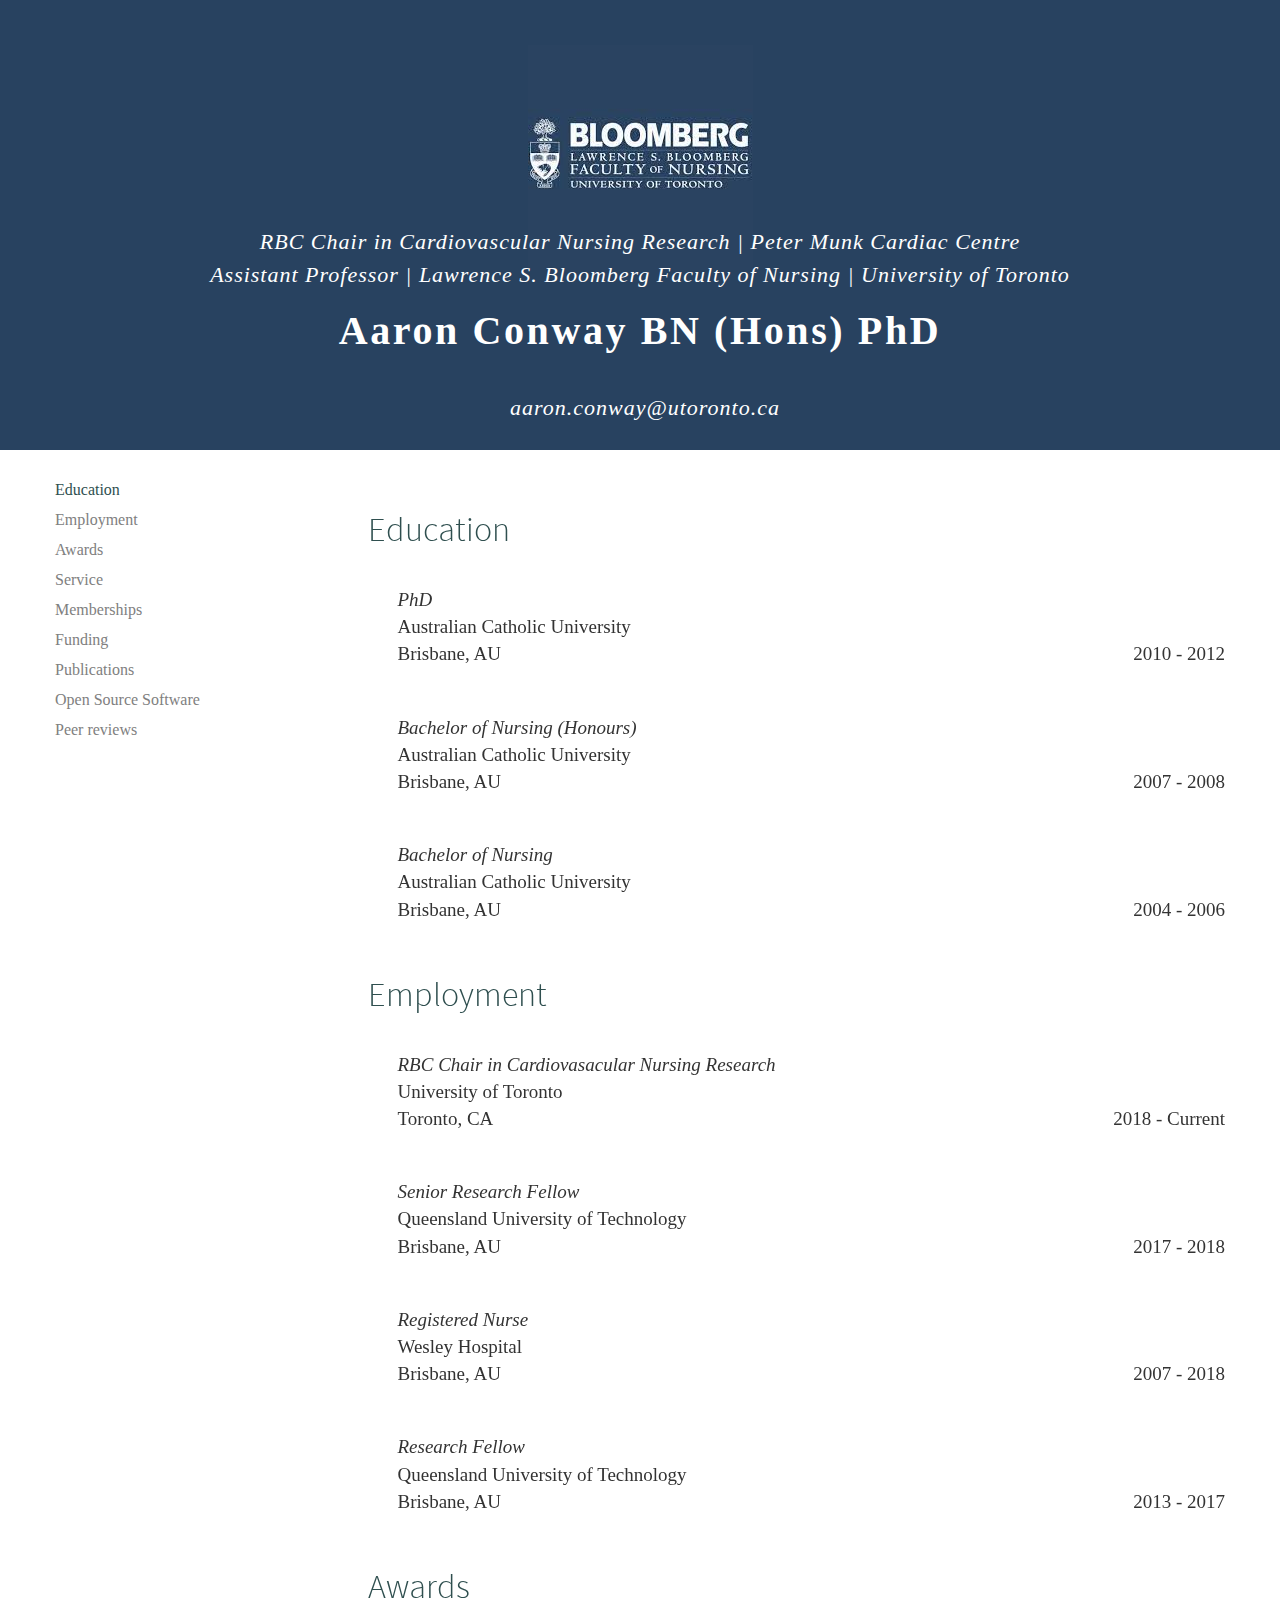
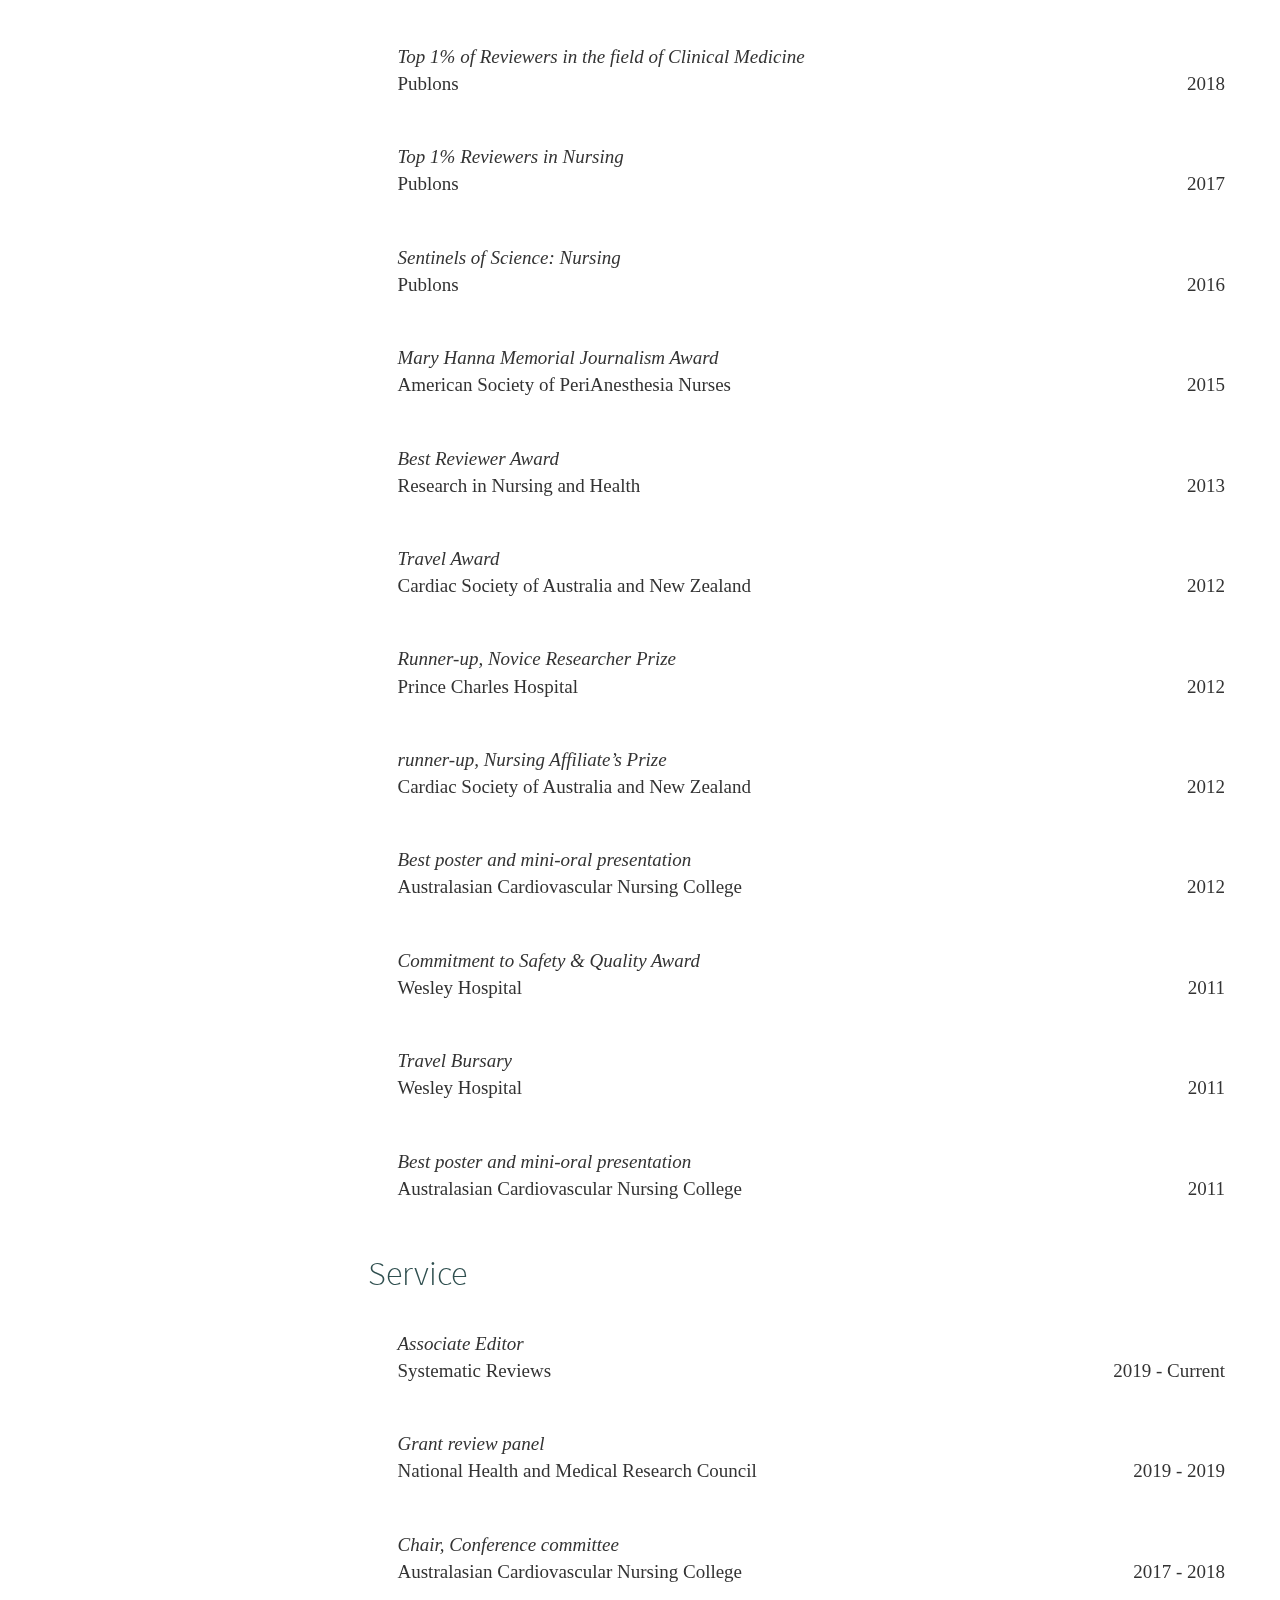
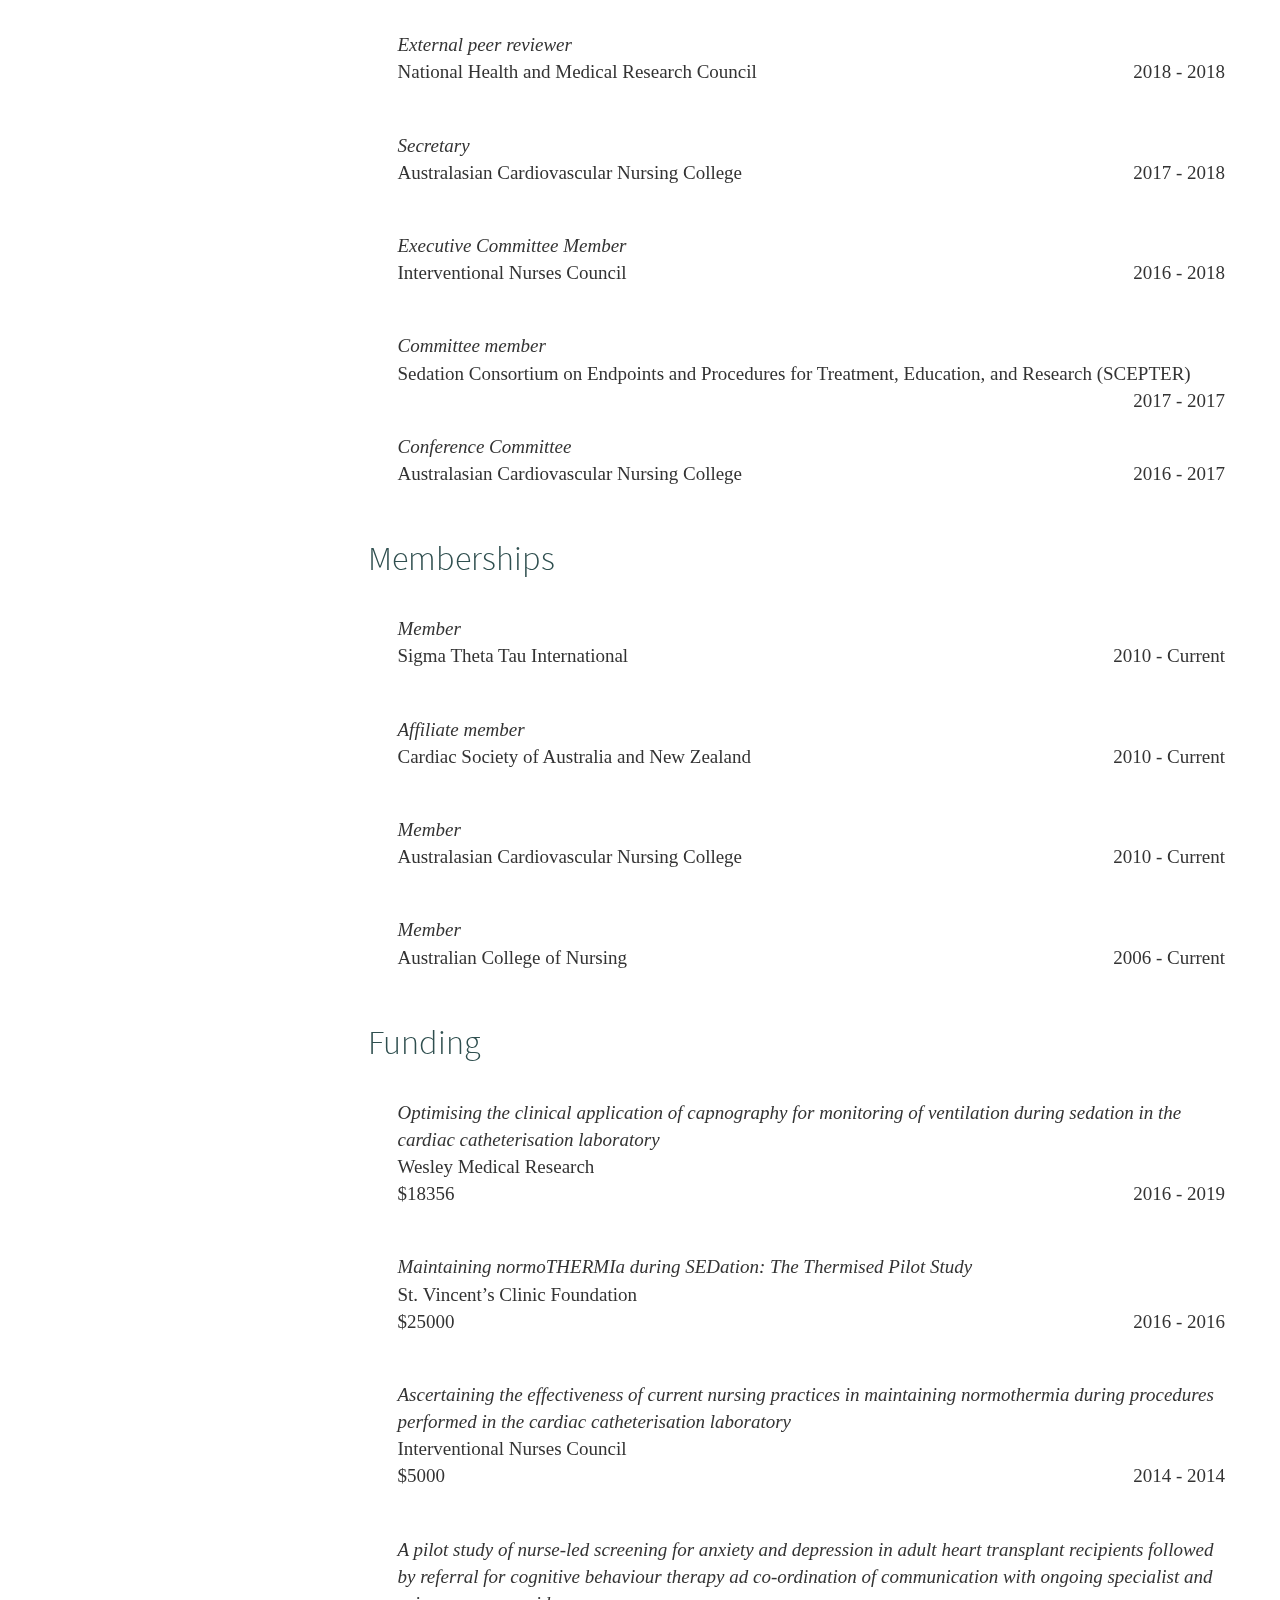
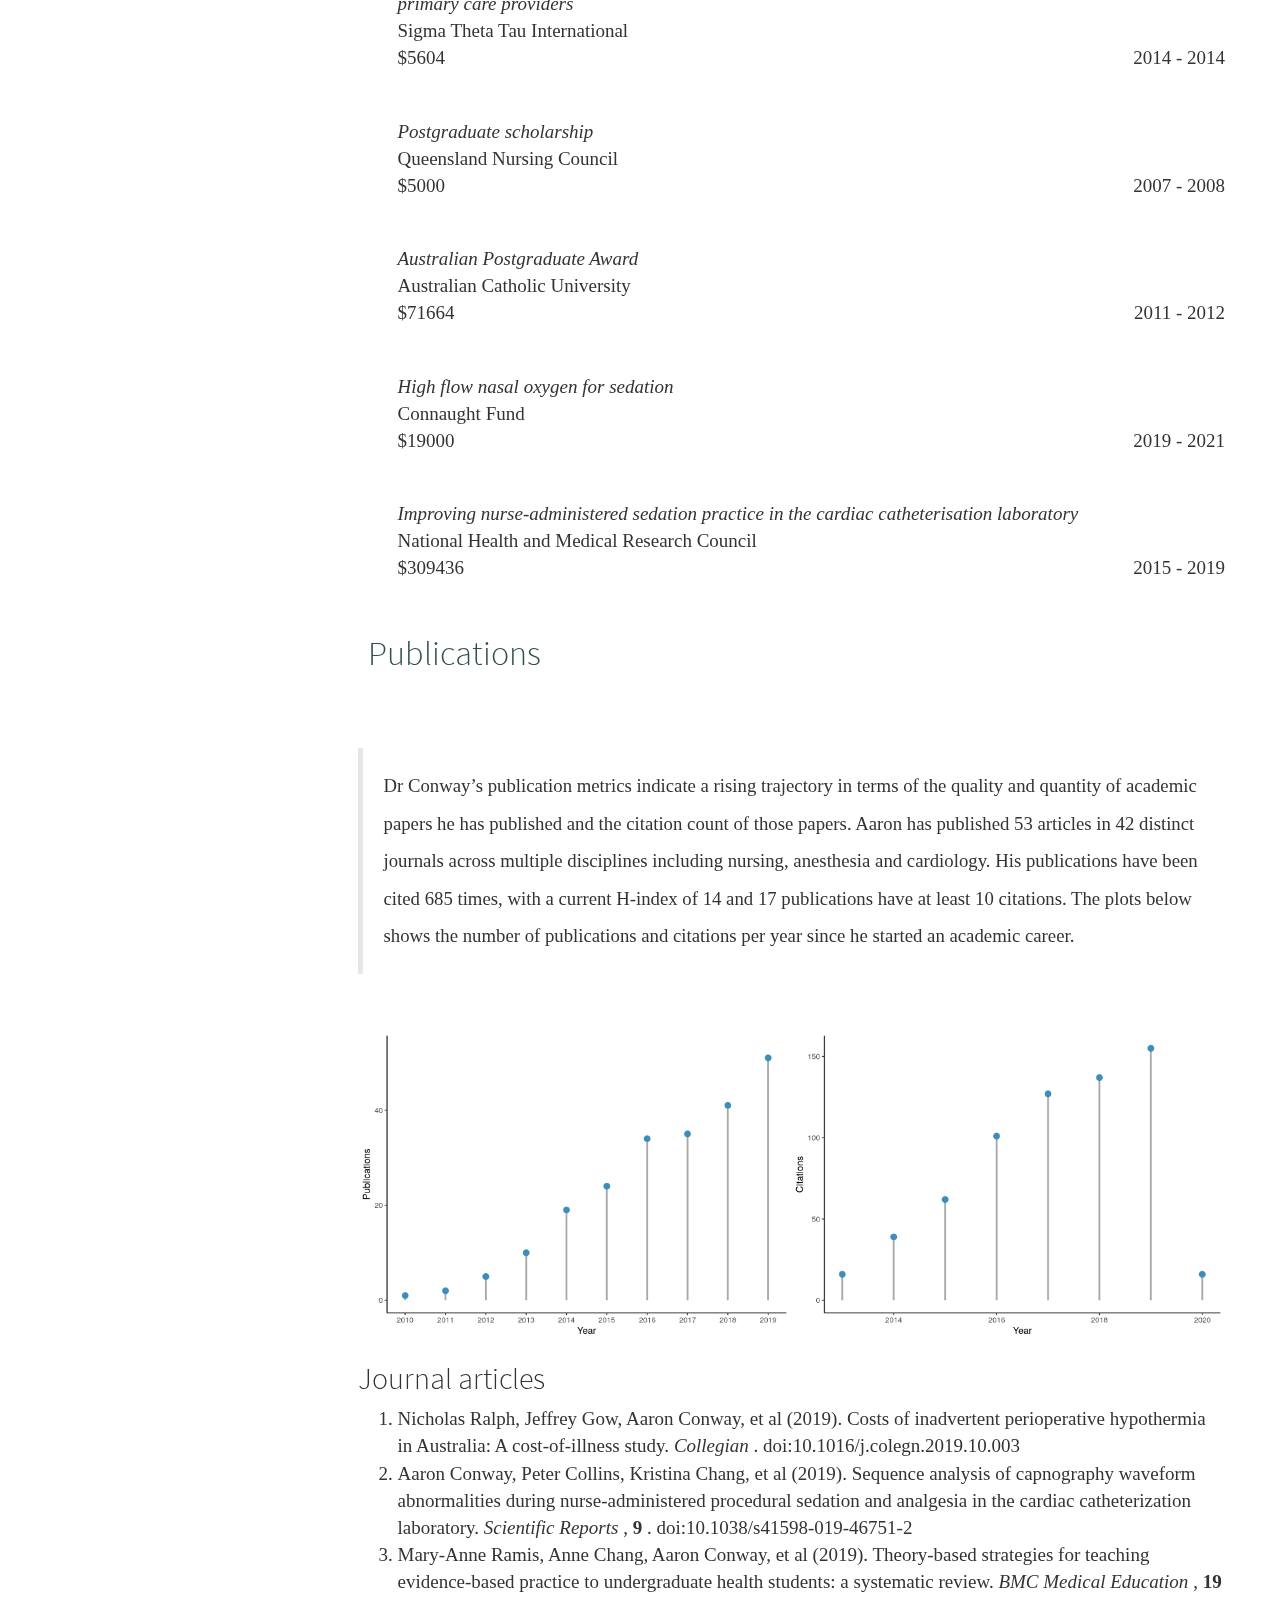
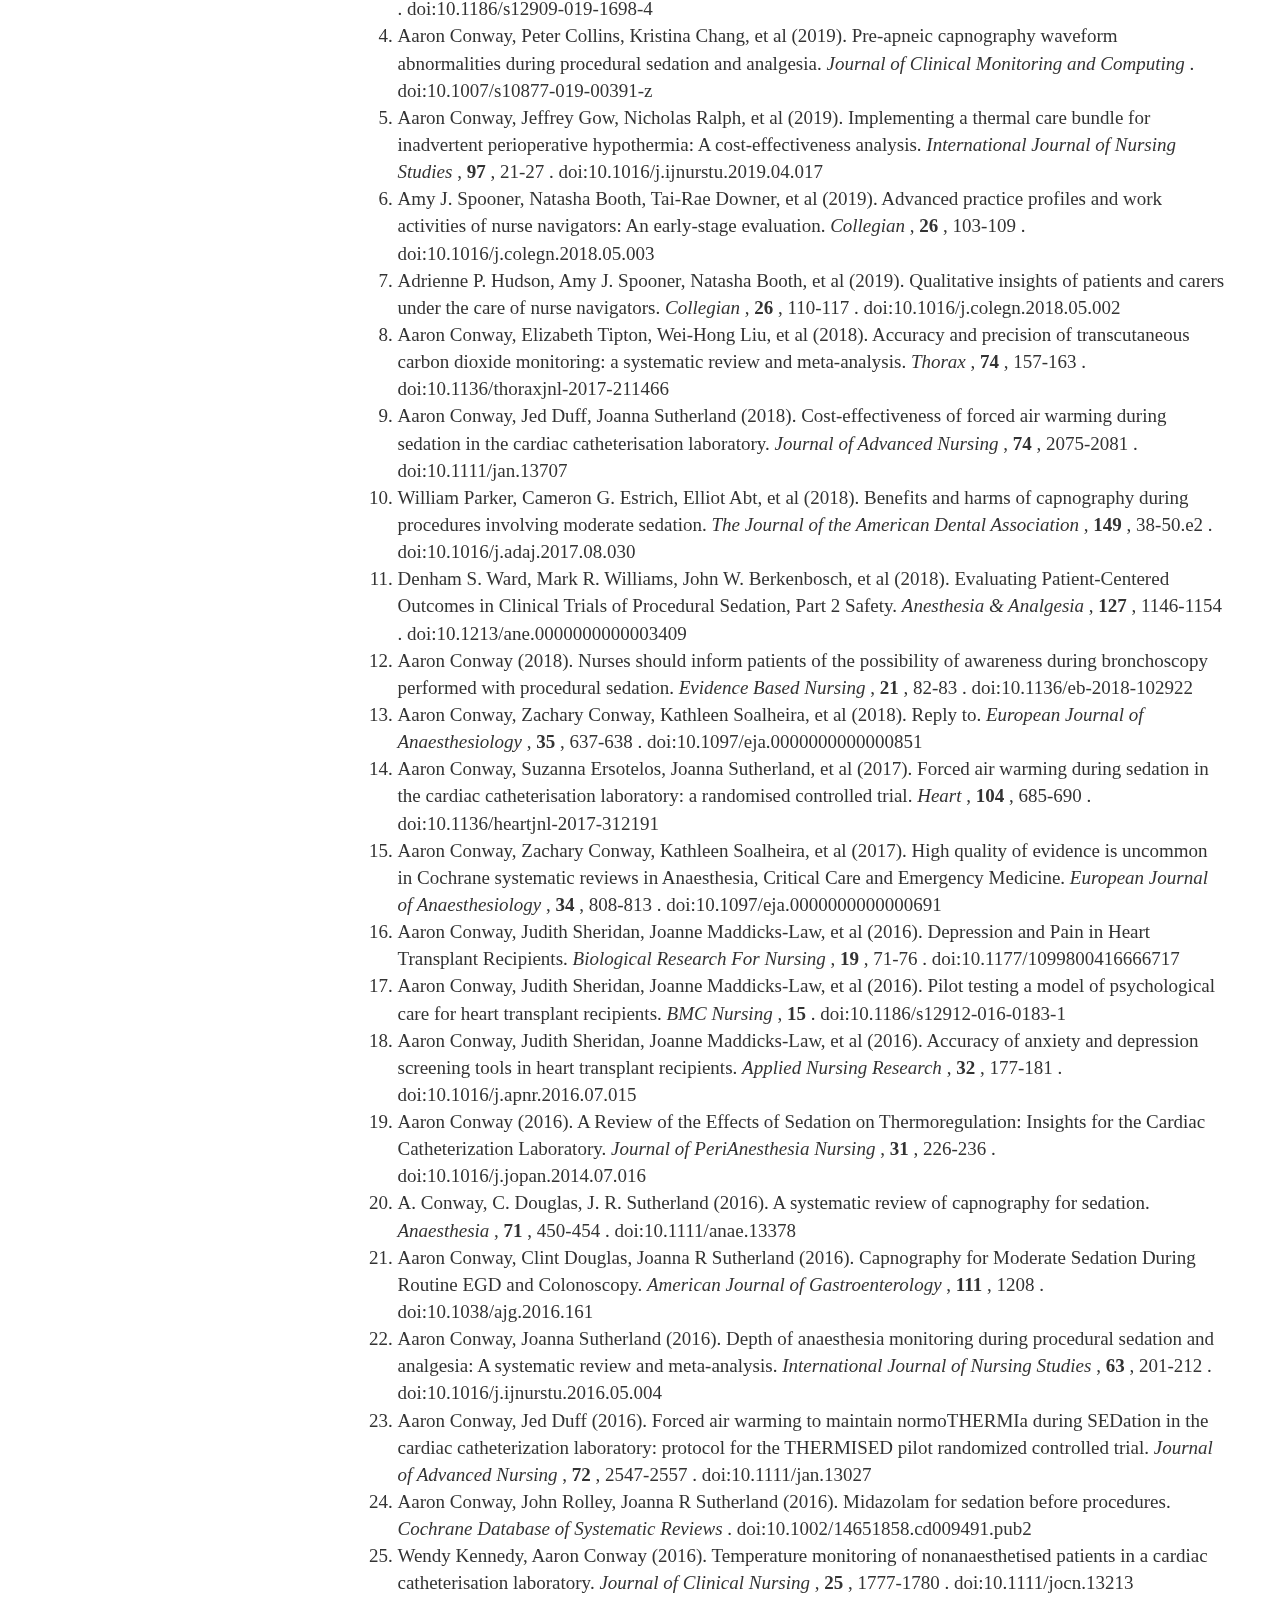
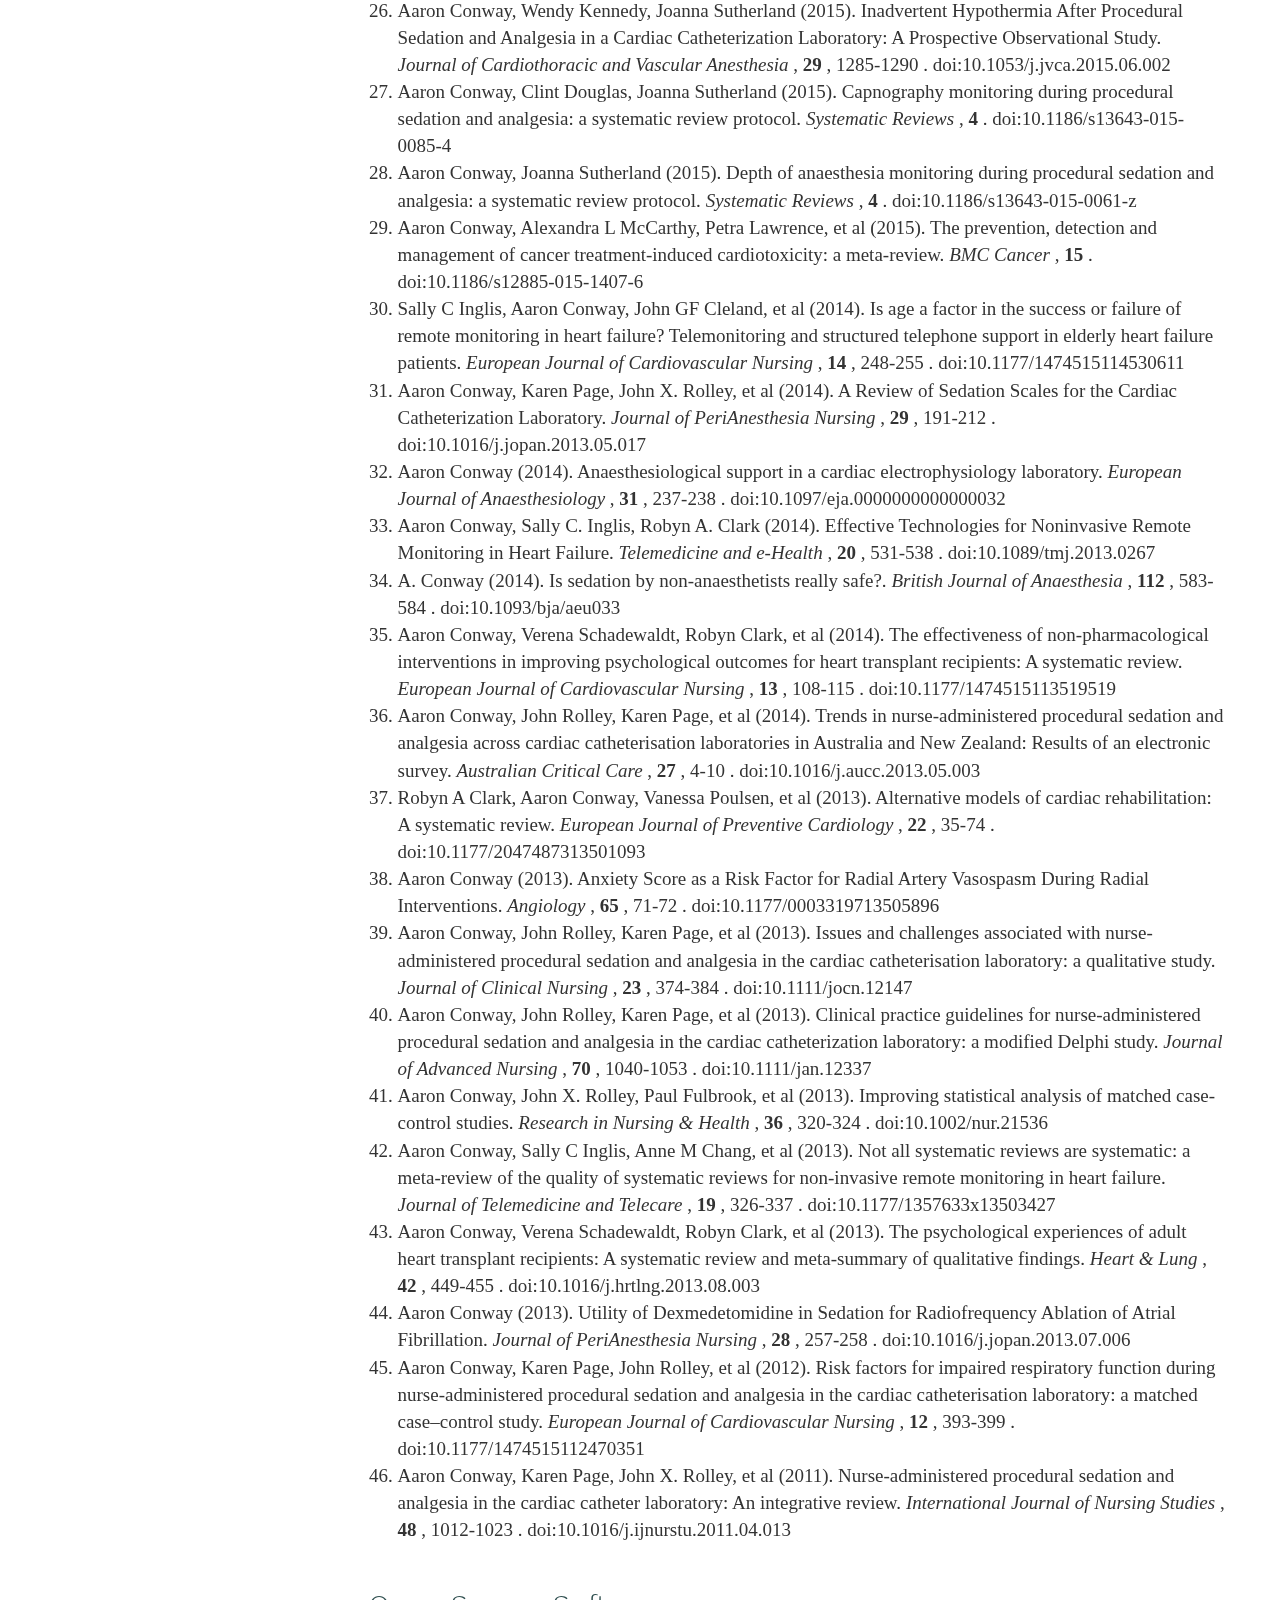
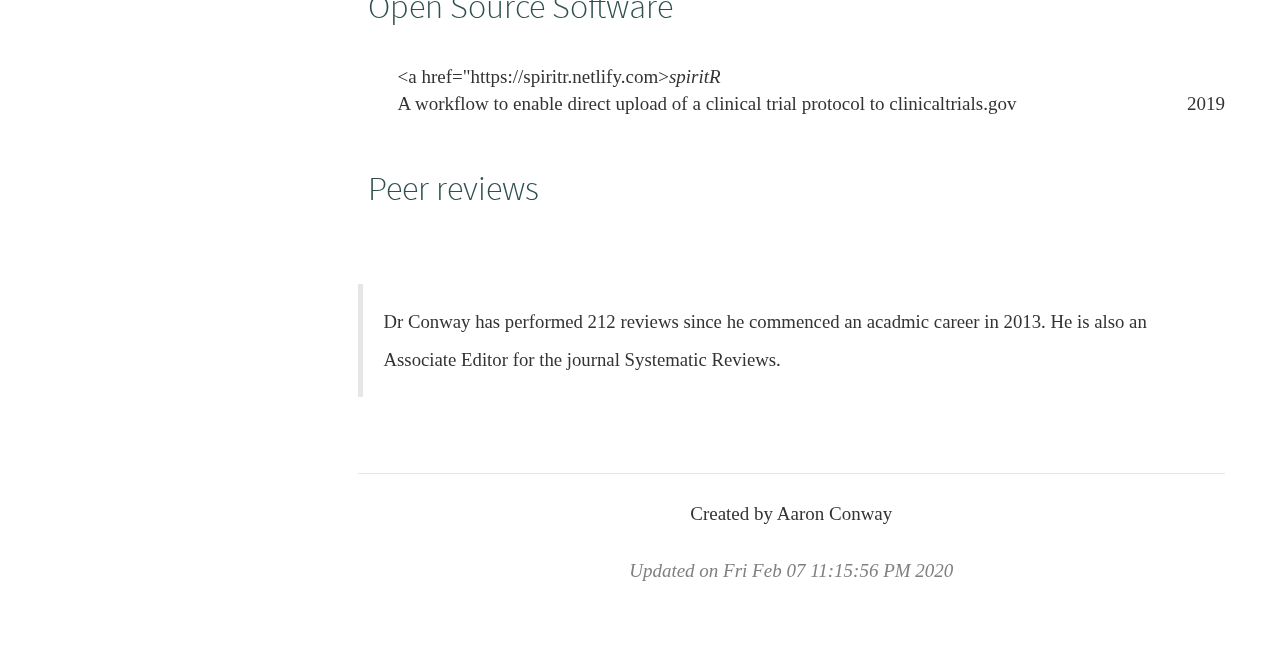
==== commit 230464b0: "Scheduled" ====
--- a/docs/index.html
+++ b/docs/index.html
@@ -2335,7 +2335,7 @@
 Created by <a href="https://www.aaronconway.info">Aaron Conway</a>
 </p>
 <p style="text-align: center;">
-<span style="color: #808080;"><em>Updated on Fri Feb 07 10:56:14 PM 2020</em></span>
+<span style="color: #808080;"><em>Updated on Fri Feb 07 11:15:56 PM 2020</em></span>
 </p>
 <p> </p>
 </div>
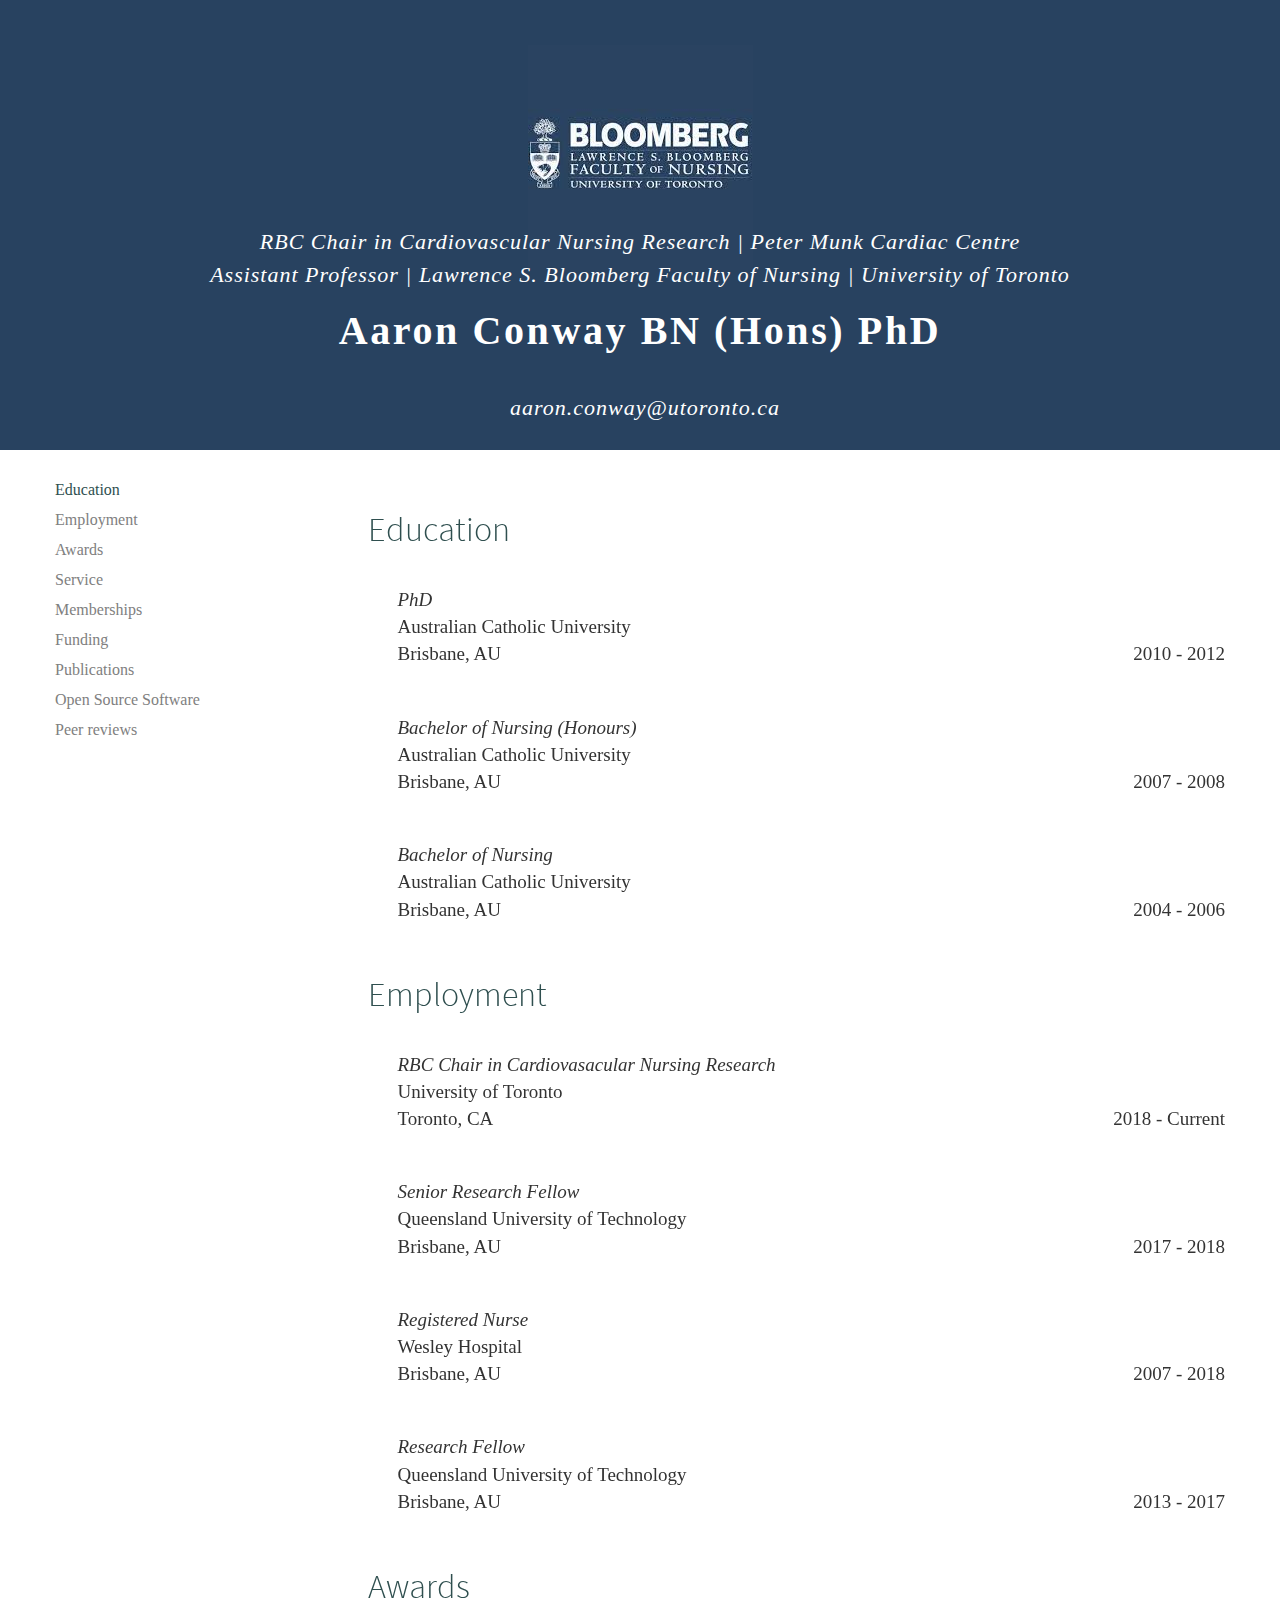
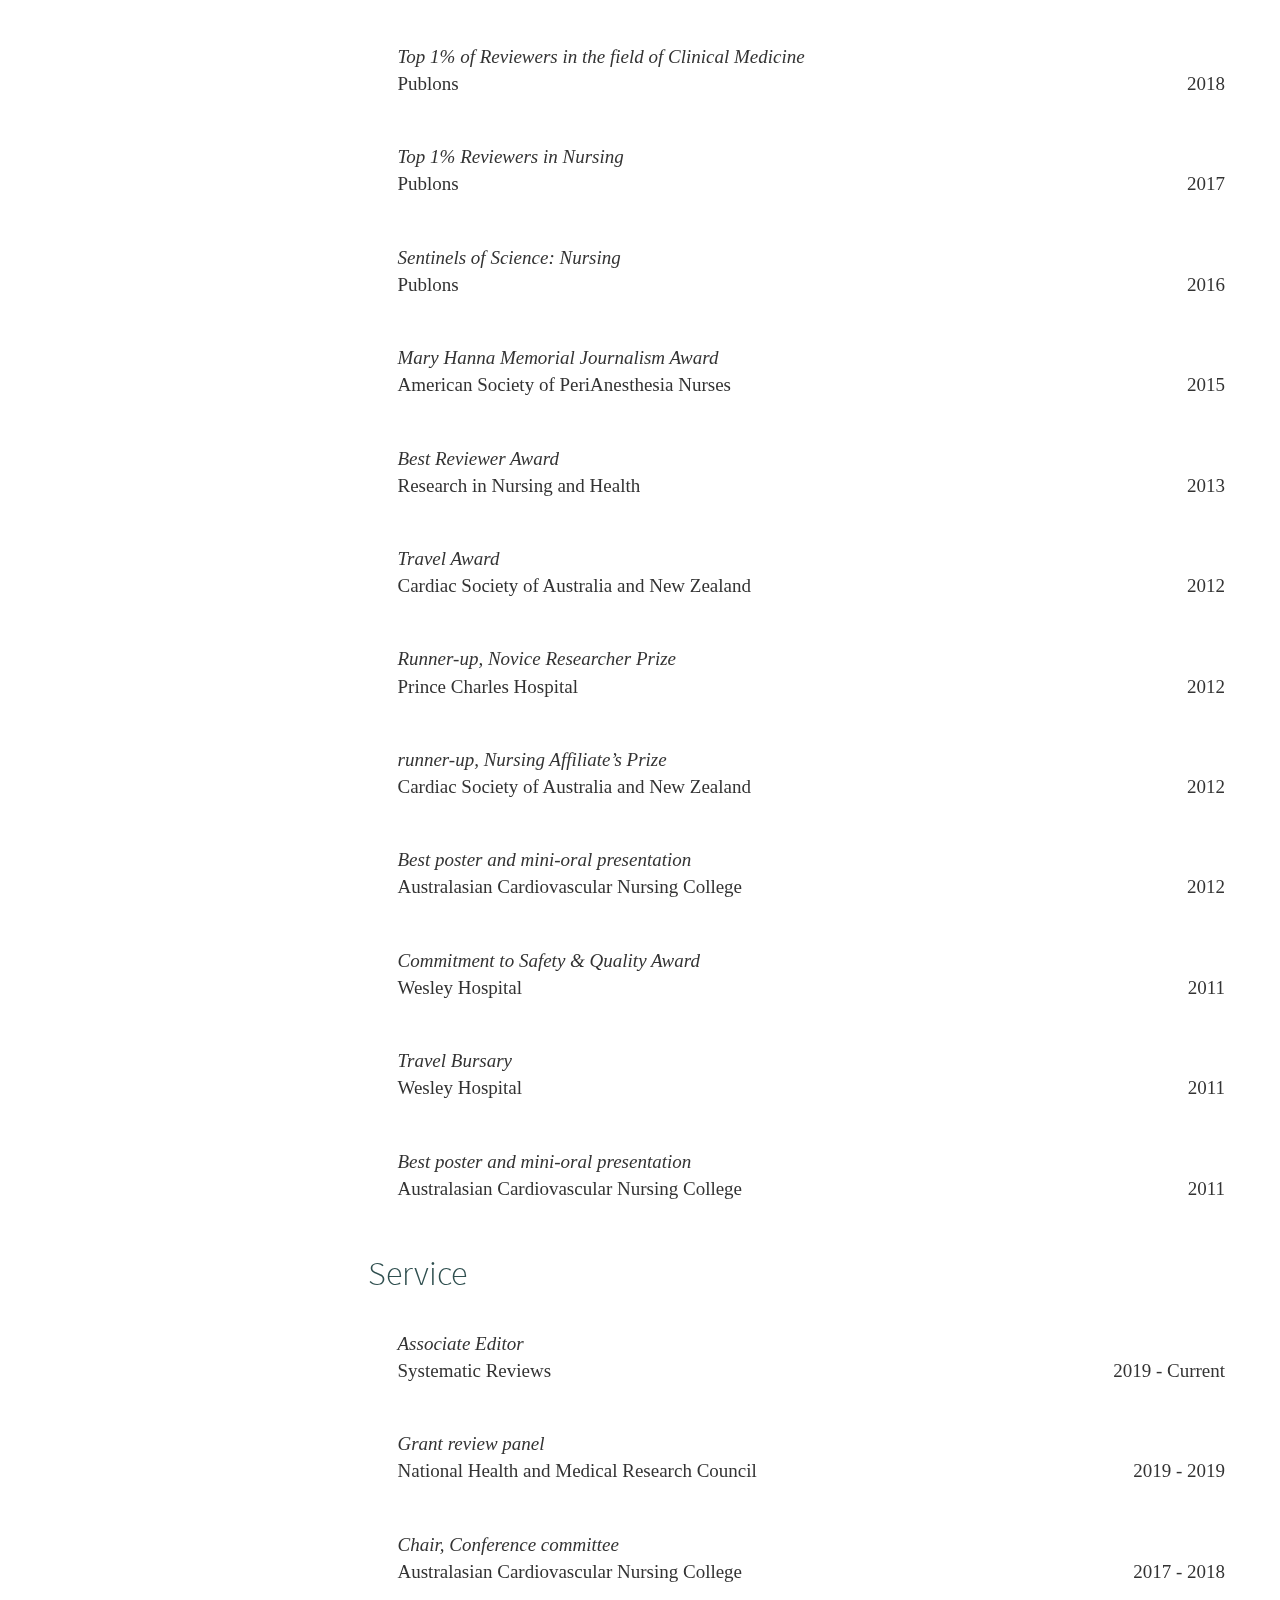
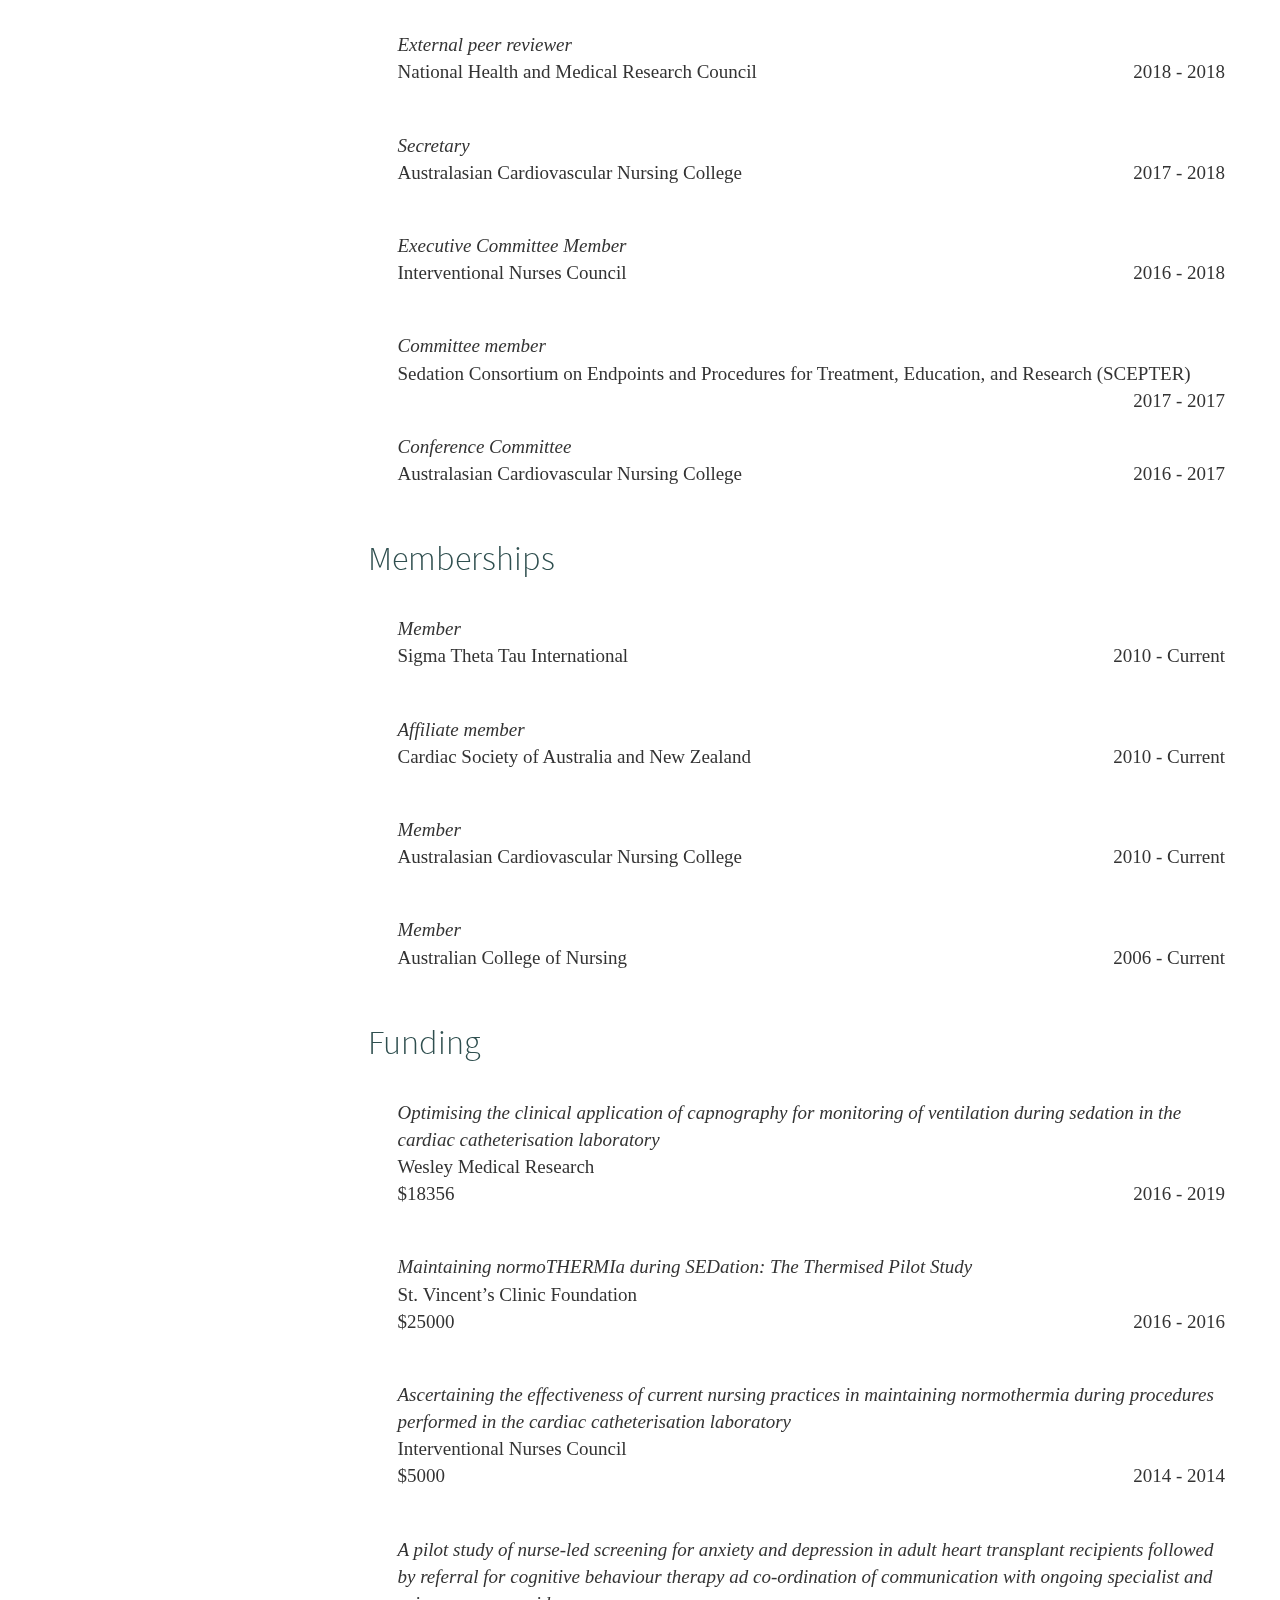
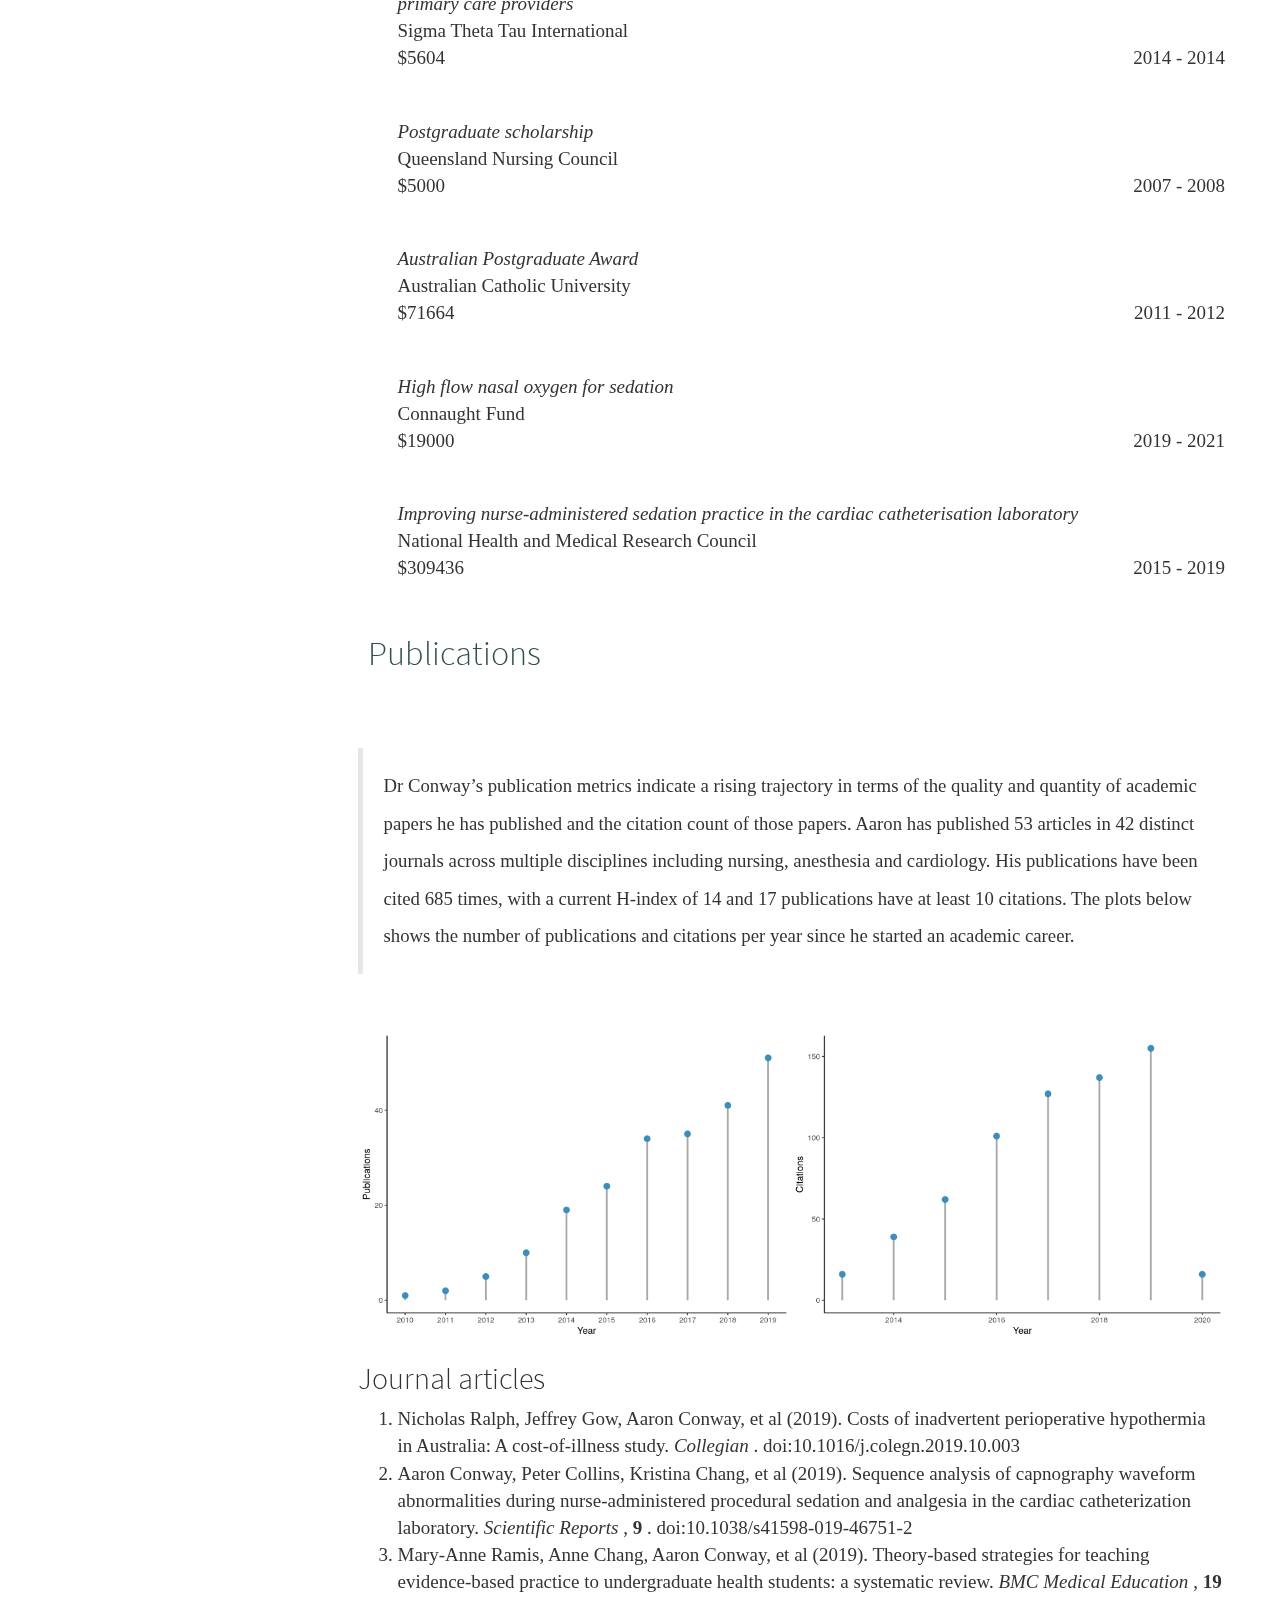
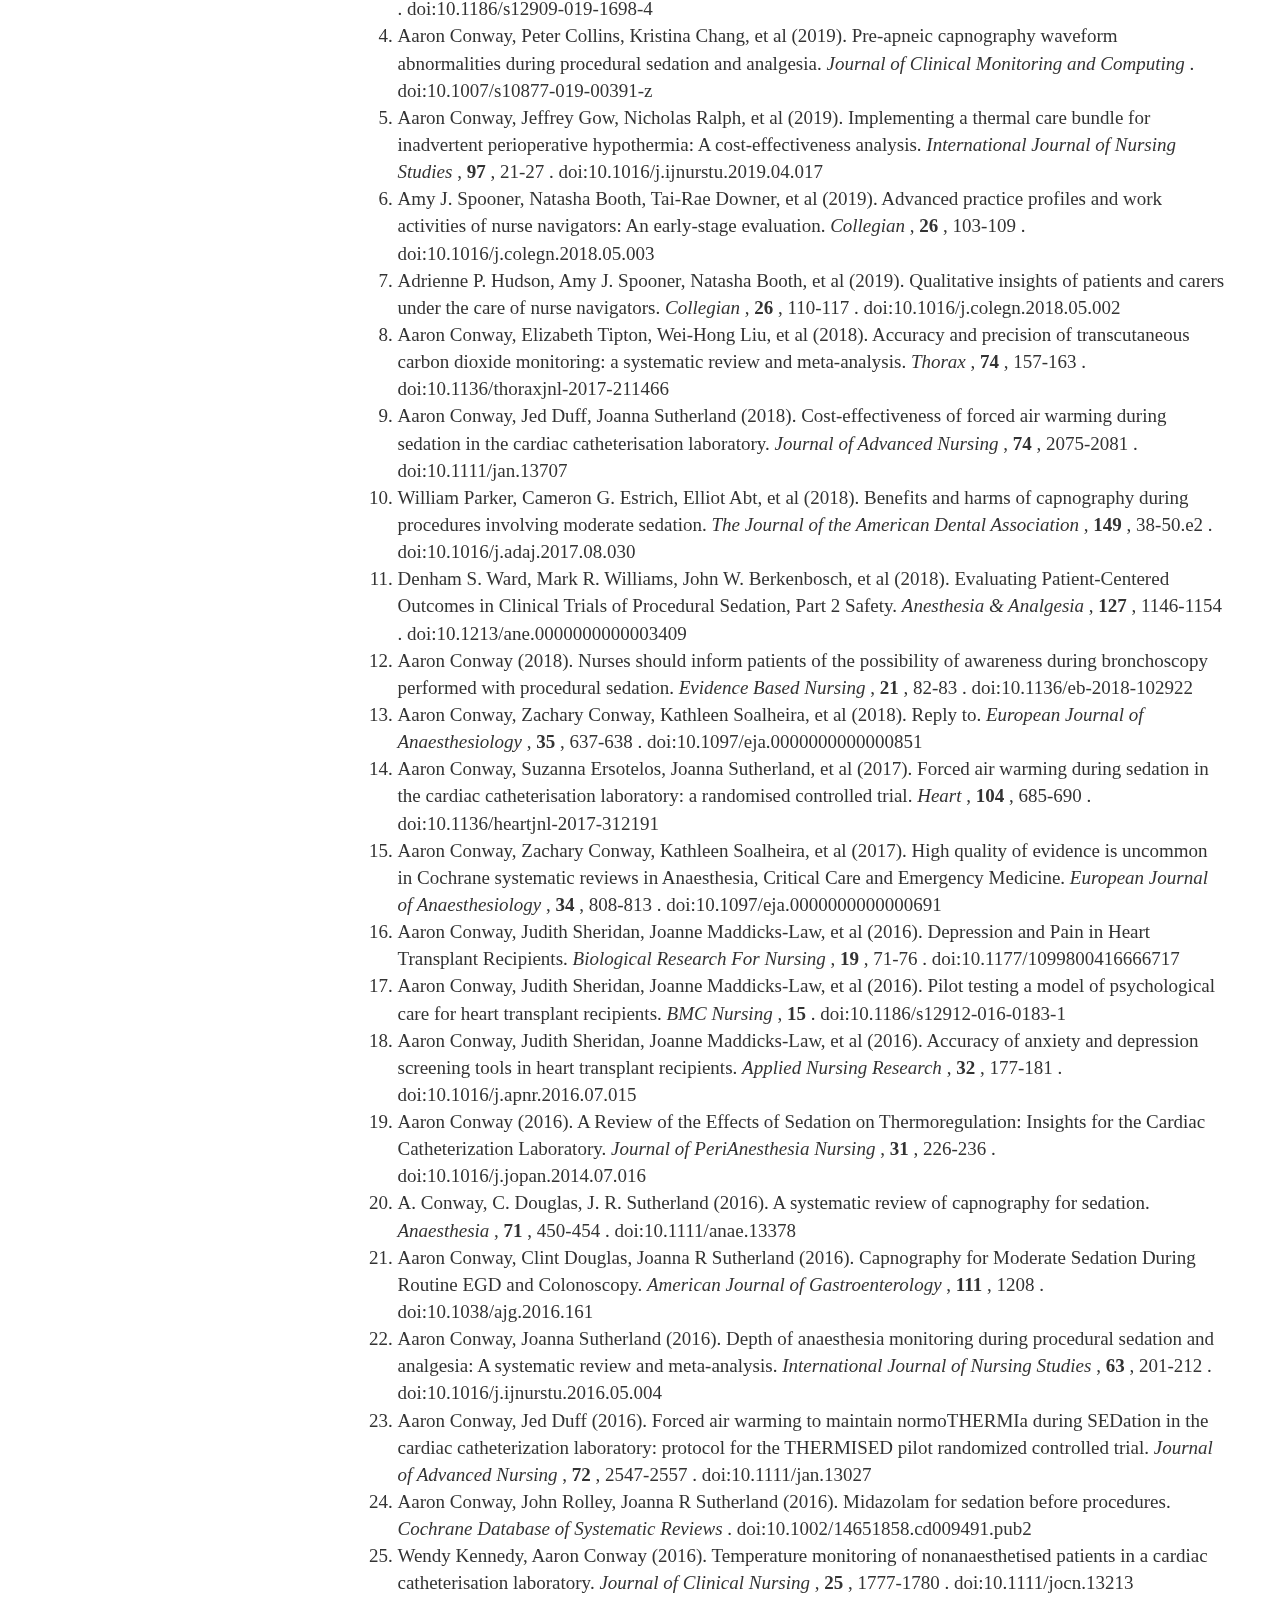
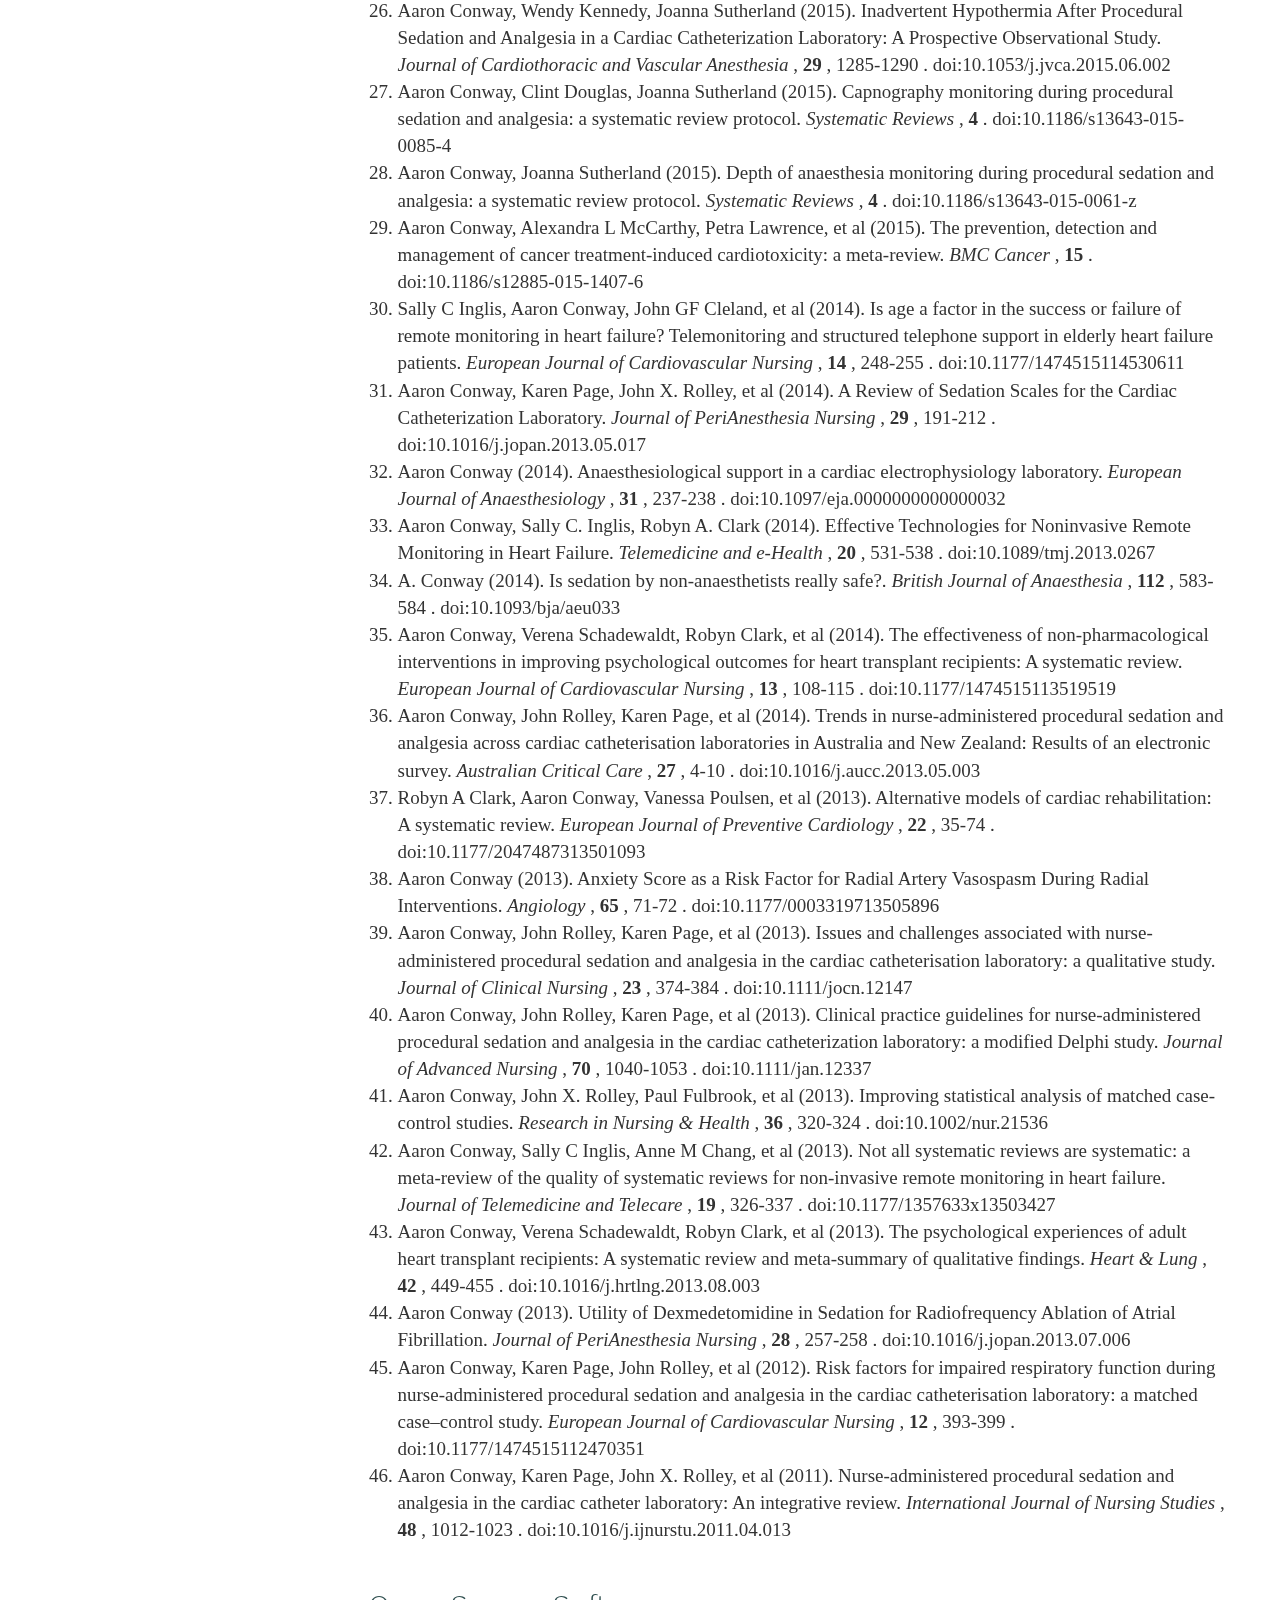
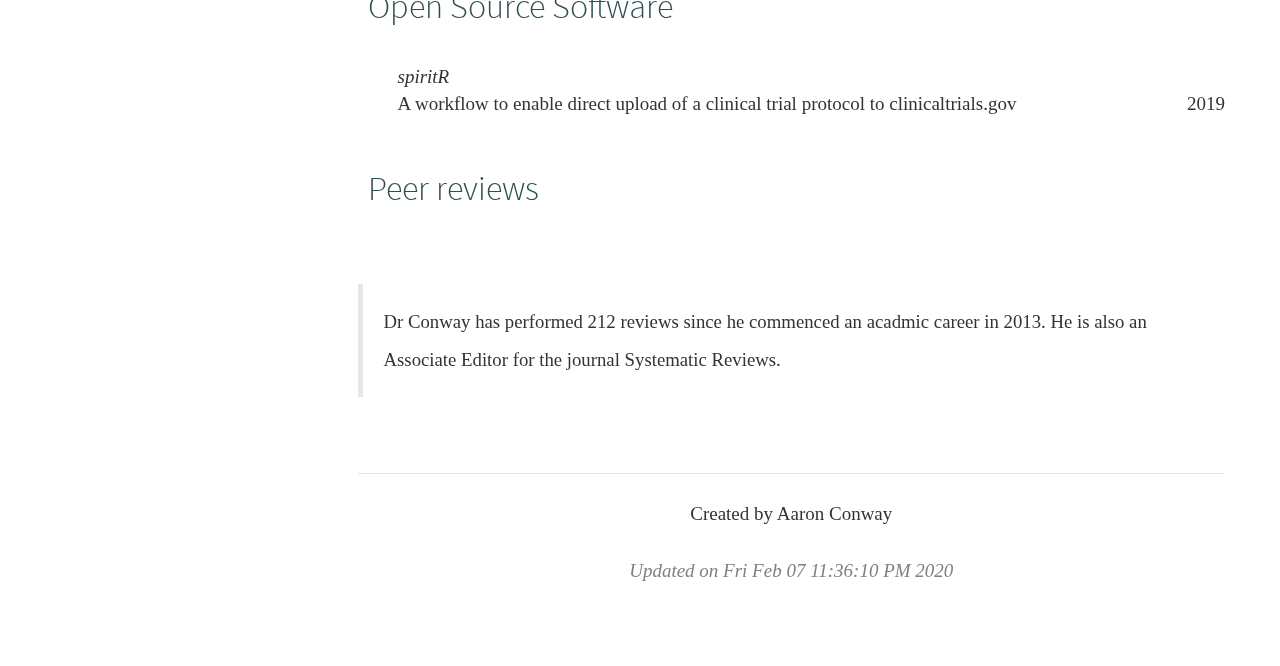
==== commit 434e2a1c: "Scheduled" ====
--- a/docs/index.html
+++ b/docs/index.html
@@ -2319,7 +2319,7 @@
 <br>
 <ul style="list-style-type:none;">
 <li>
-&lt;a href=&quot;<a href="https://spiritr.netlify.com" class="uri">https://spiritr.netlify.com</a>&gt;<em>spiritR</em></a><br>A workflow to enable direct upload of a clinical trial protocol to clinicaltrials.gov <span style="float:right;">2019</span>
+<a href="https://spiritr.netlify.com"><em>spiritR</em></a><br>A workflow to enable direct upload of a clinical trial protocol to clinicaltrials.gov <span style="float:right;">2019</span>
 </li>
 </ul>
 </div>
@@ -2335,7 +2335,7 @@
 Created by <a href="https://www.aaronconway.info">Aaron Conway</a>
 </p>
 <p style="text-align: center;">
-<span style="color: #808080;"><em>Updated on Fri Feb 07 11:15:56 PM 2020</em></span>
+<span style="color: #808080;"><em>Updated on Fri Feb 07 11:36:10 PM 2020</em></span>
 </p>
 <p> </p>
 </div>
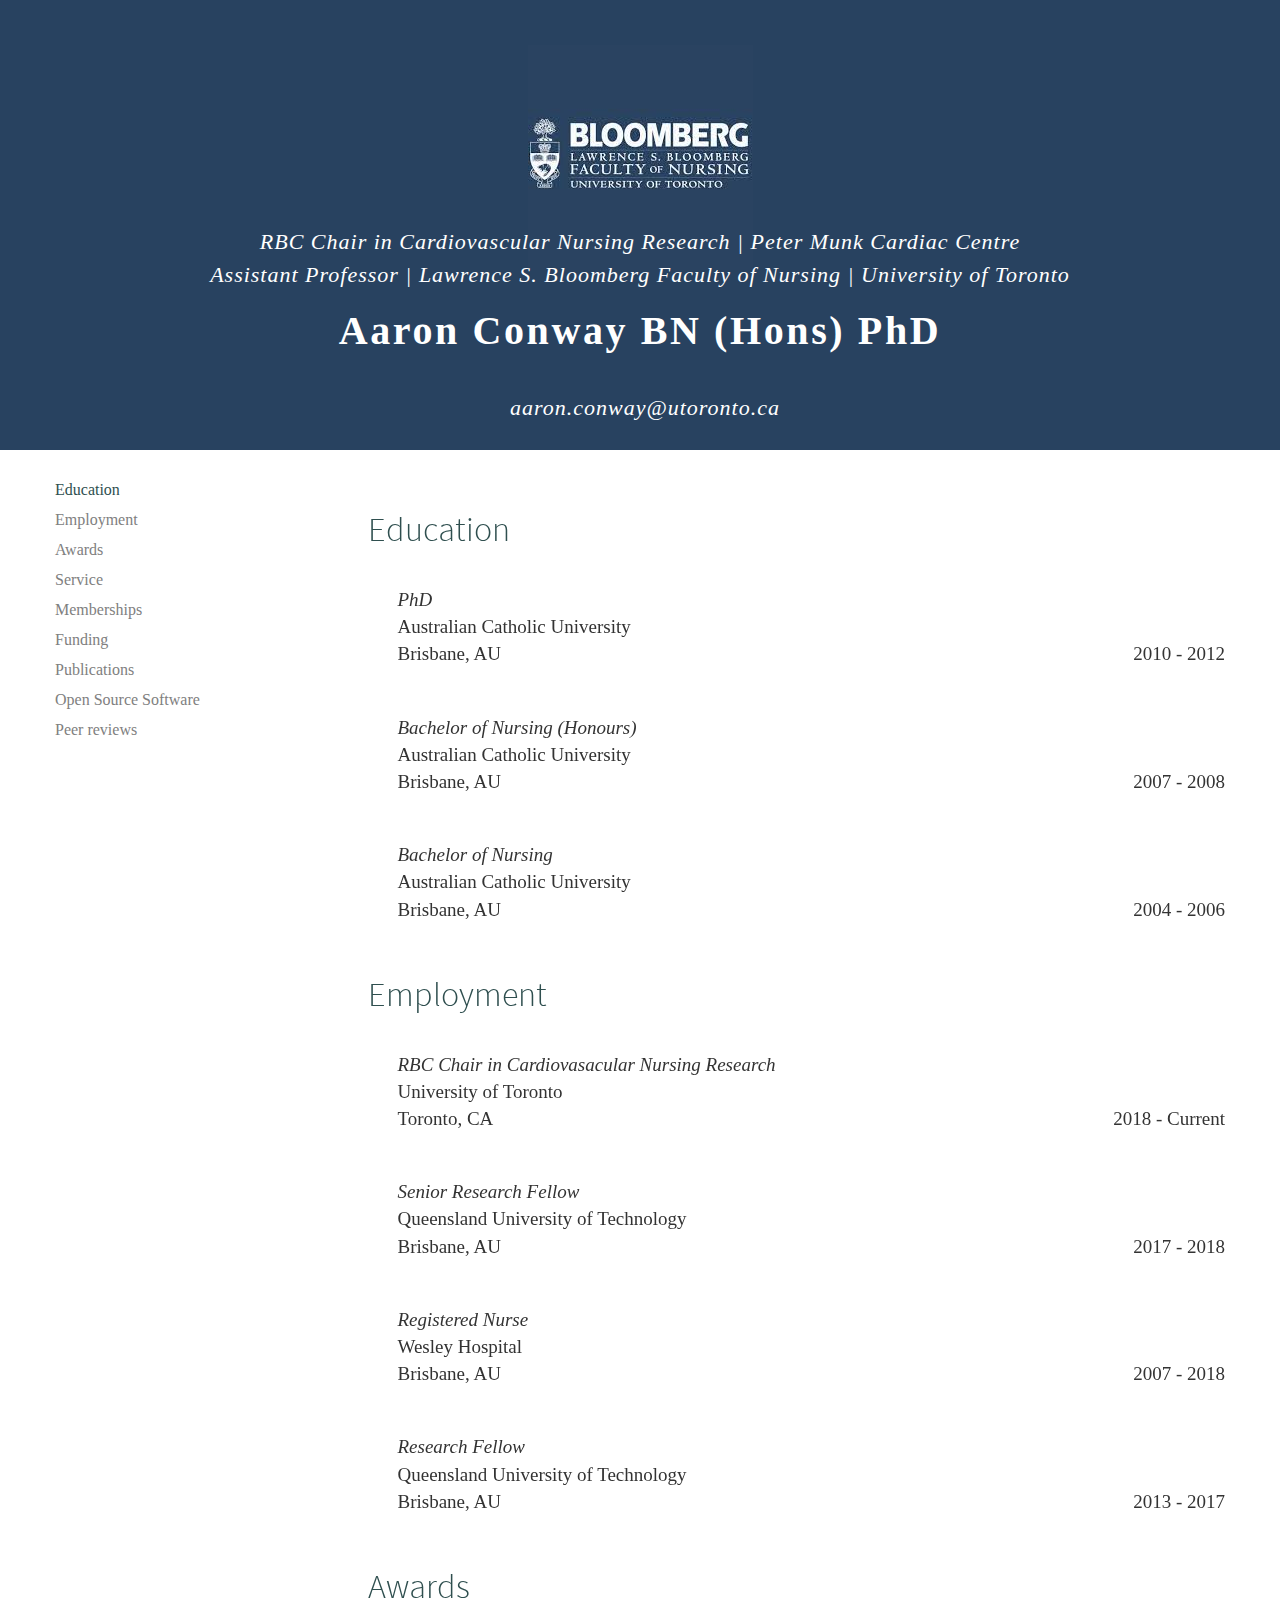
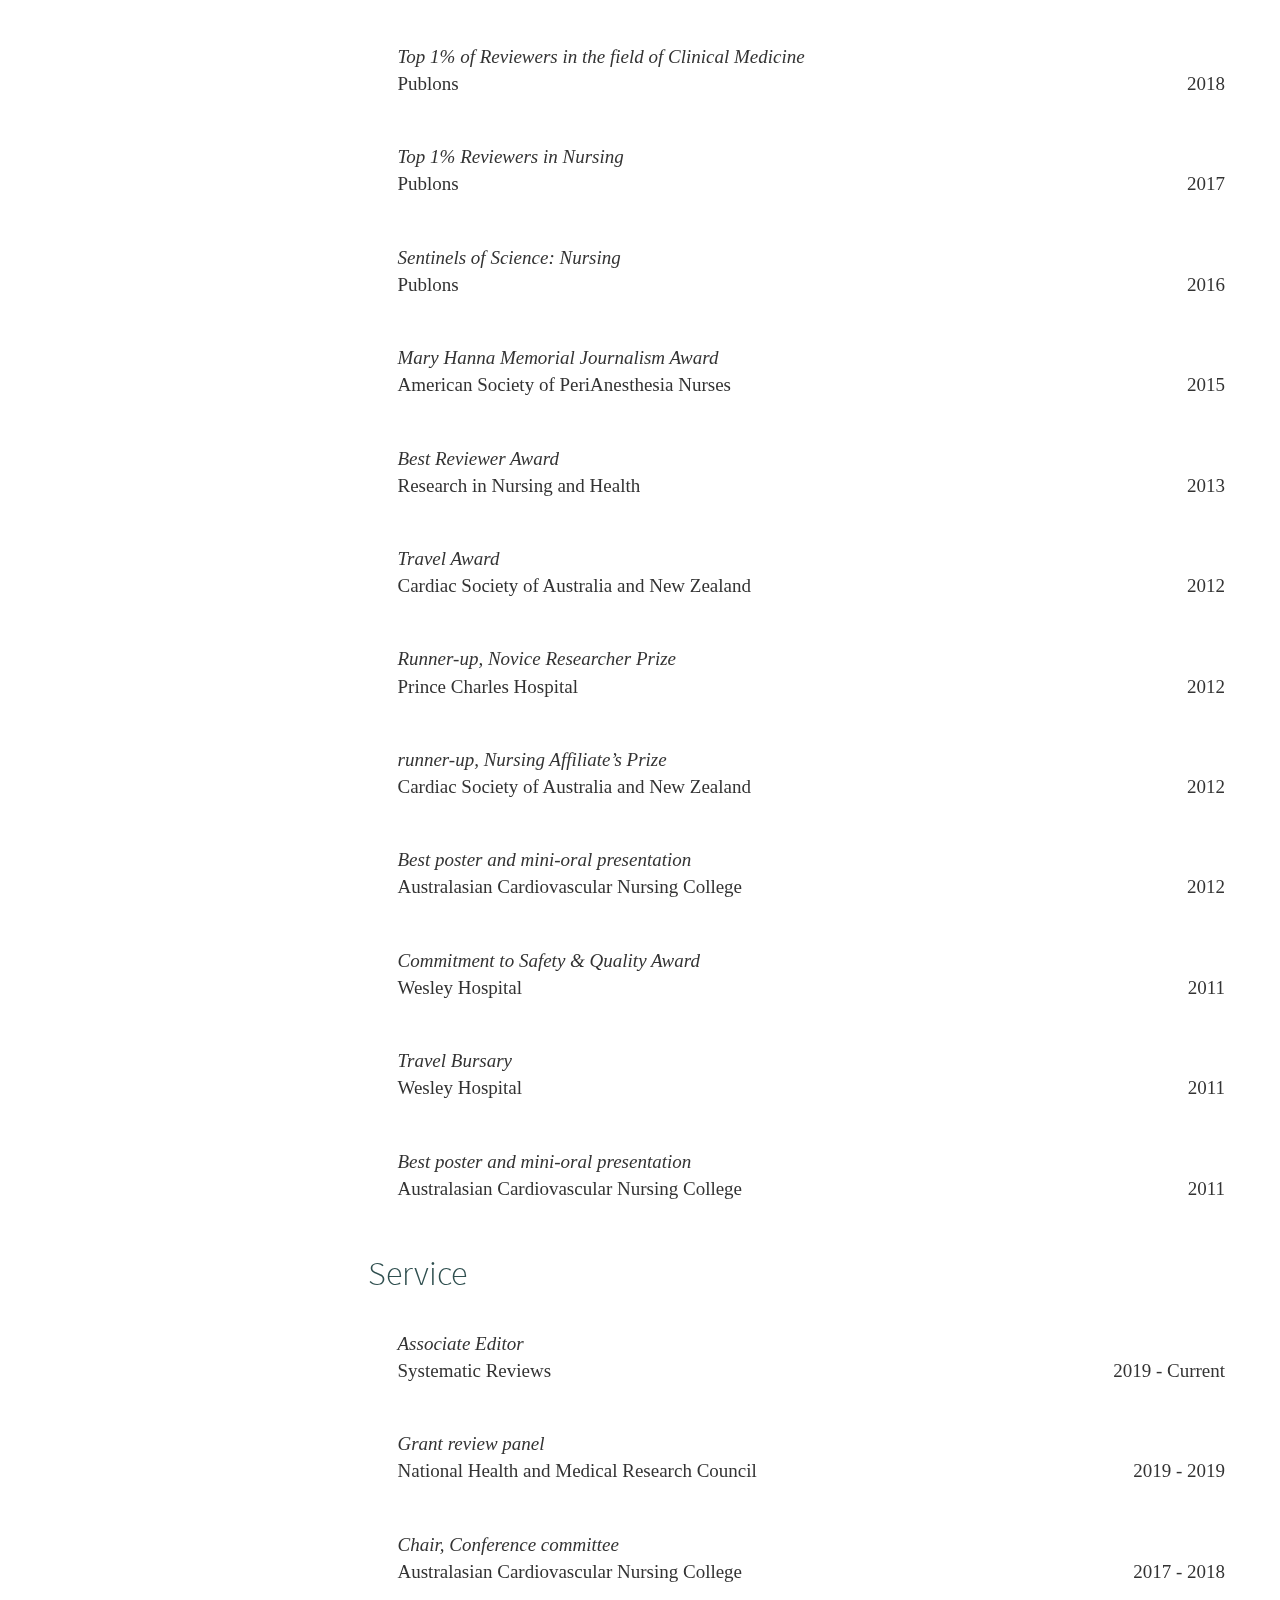
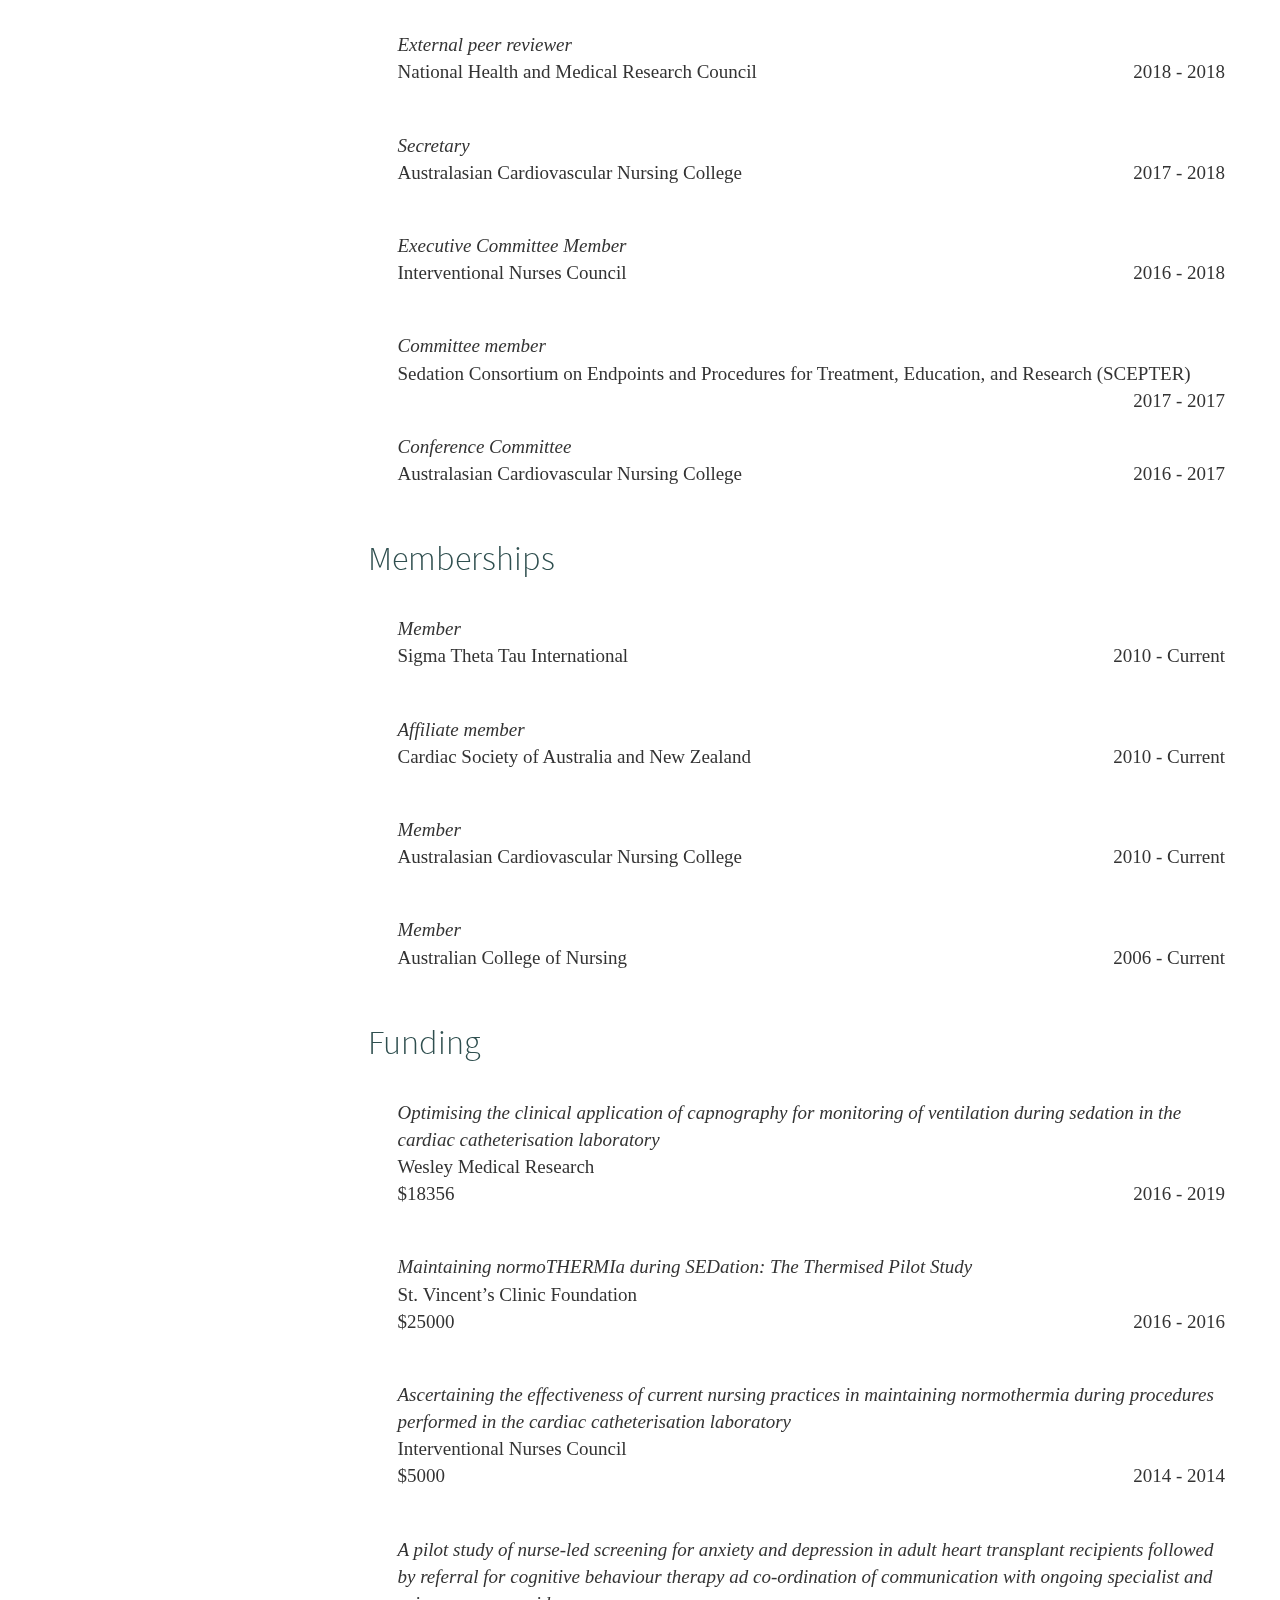
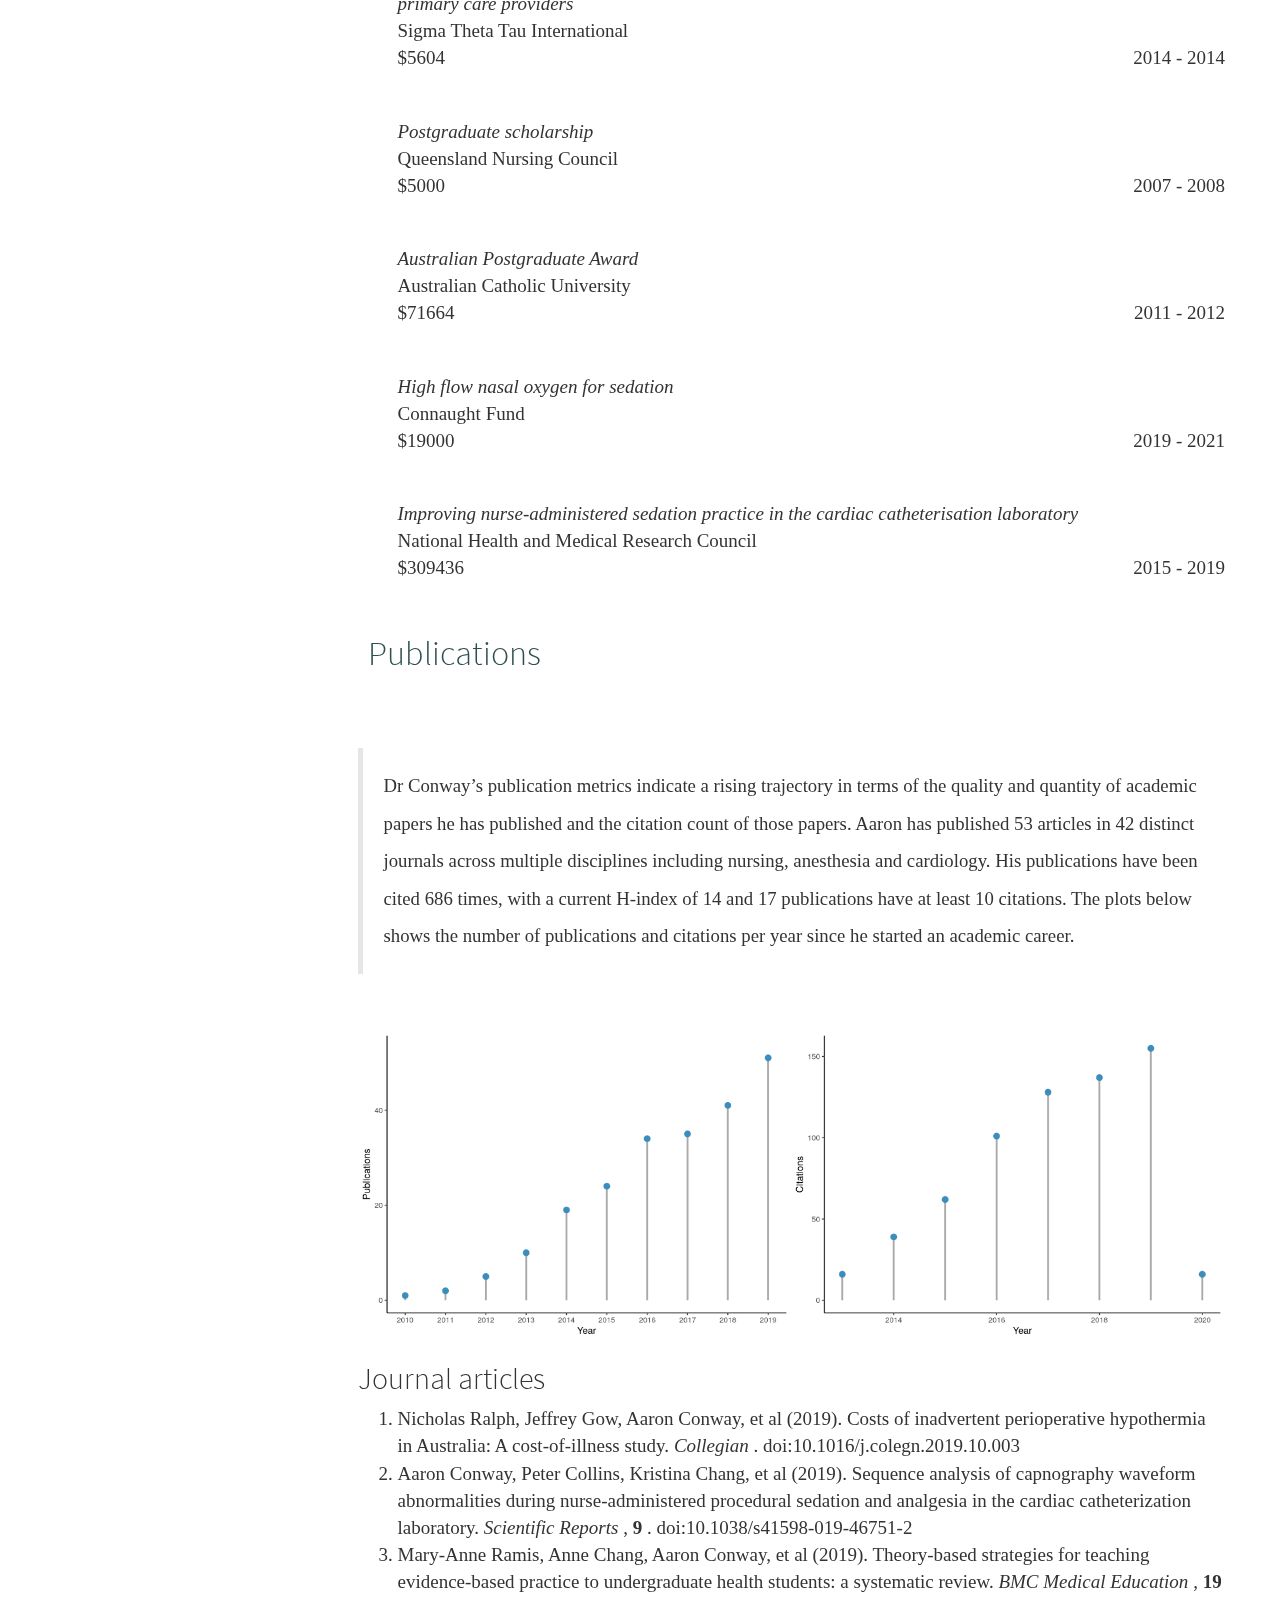
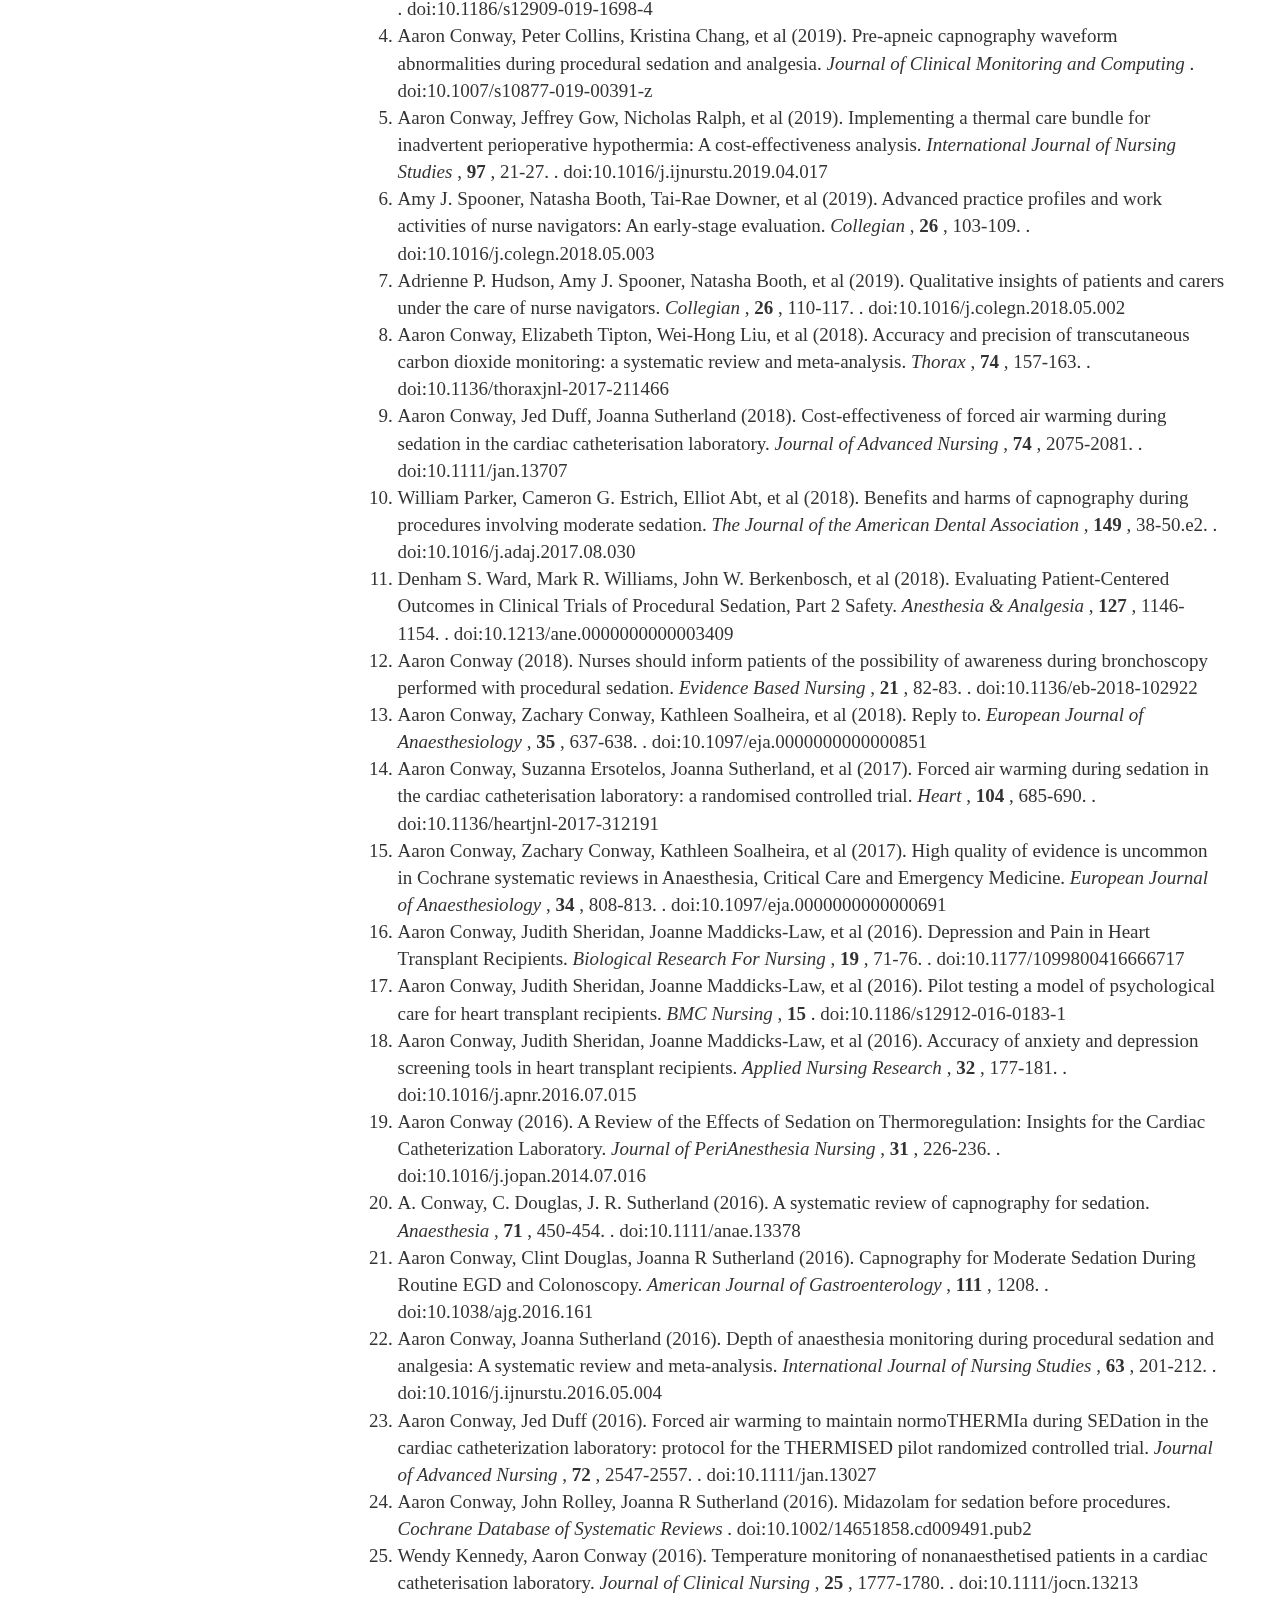
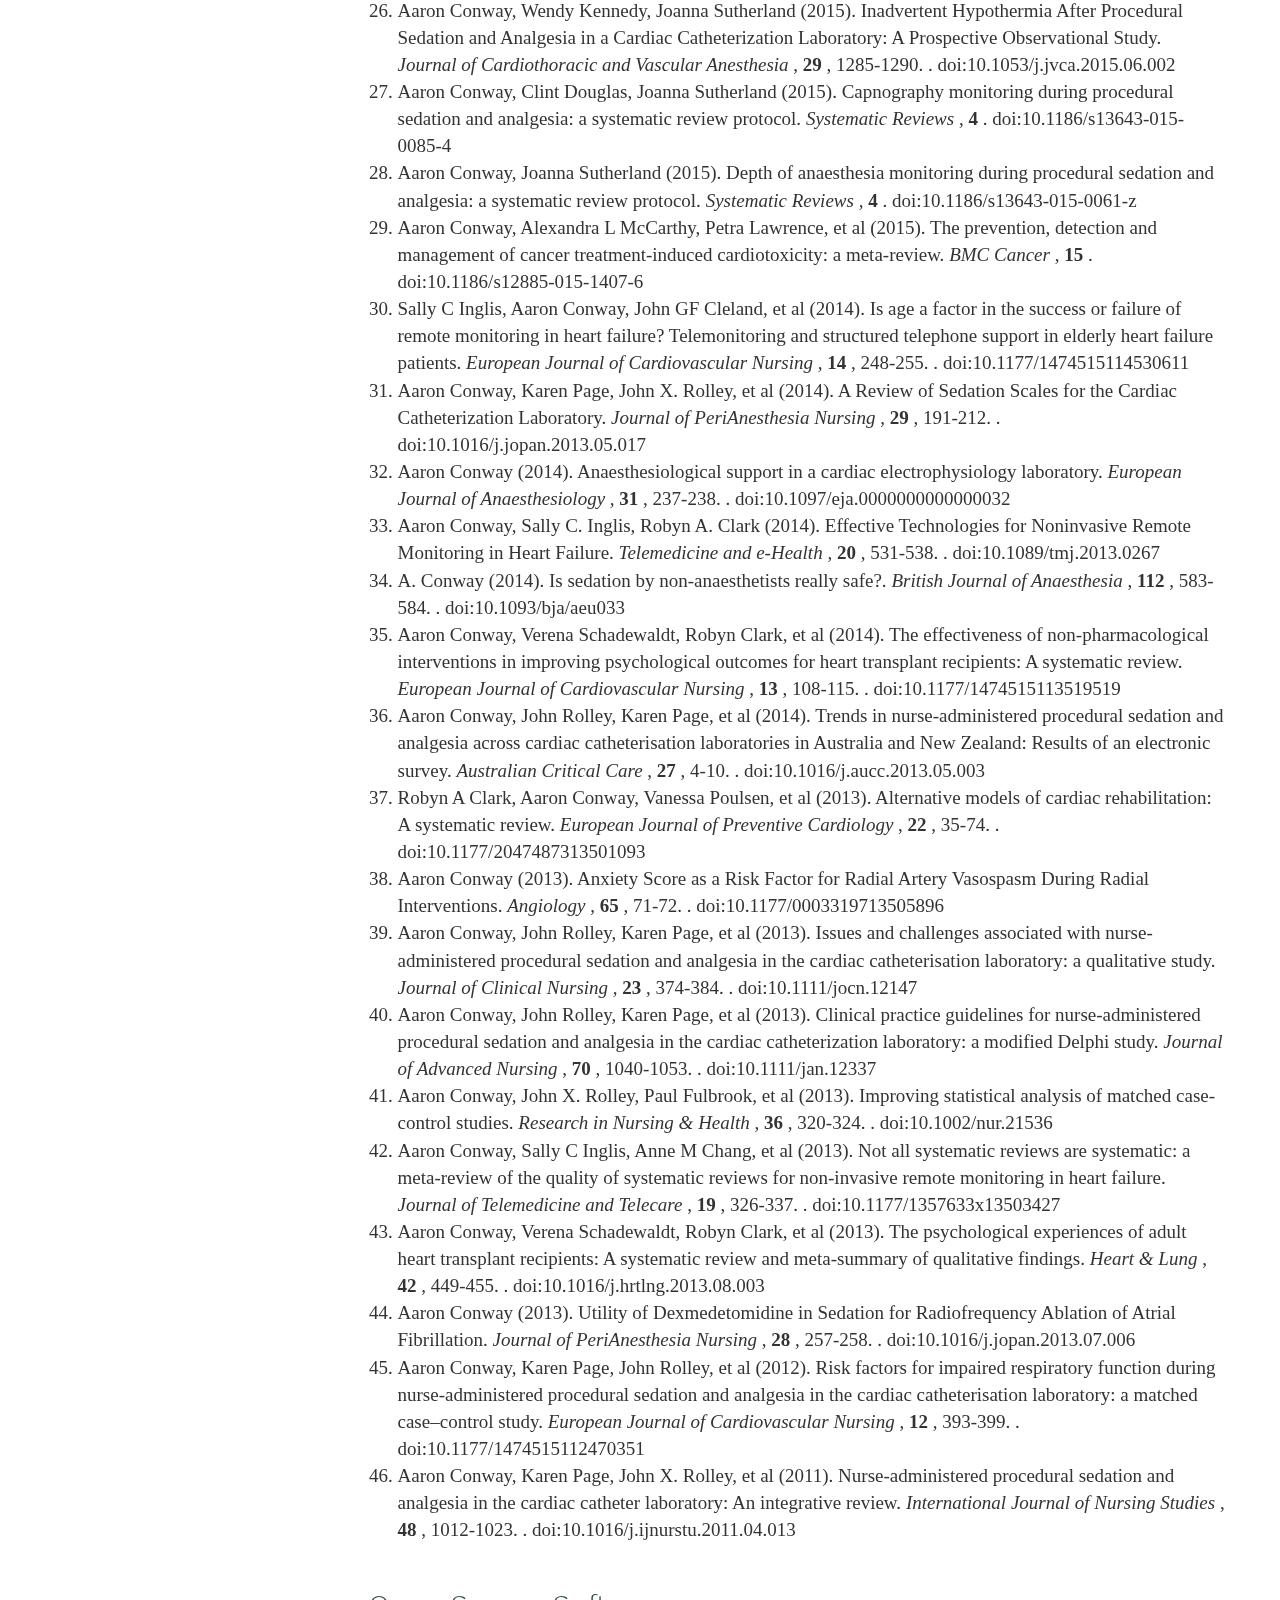
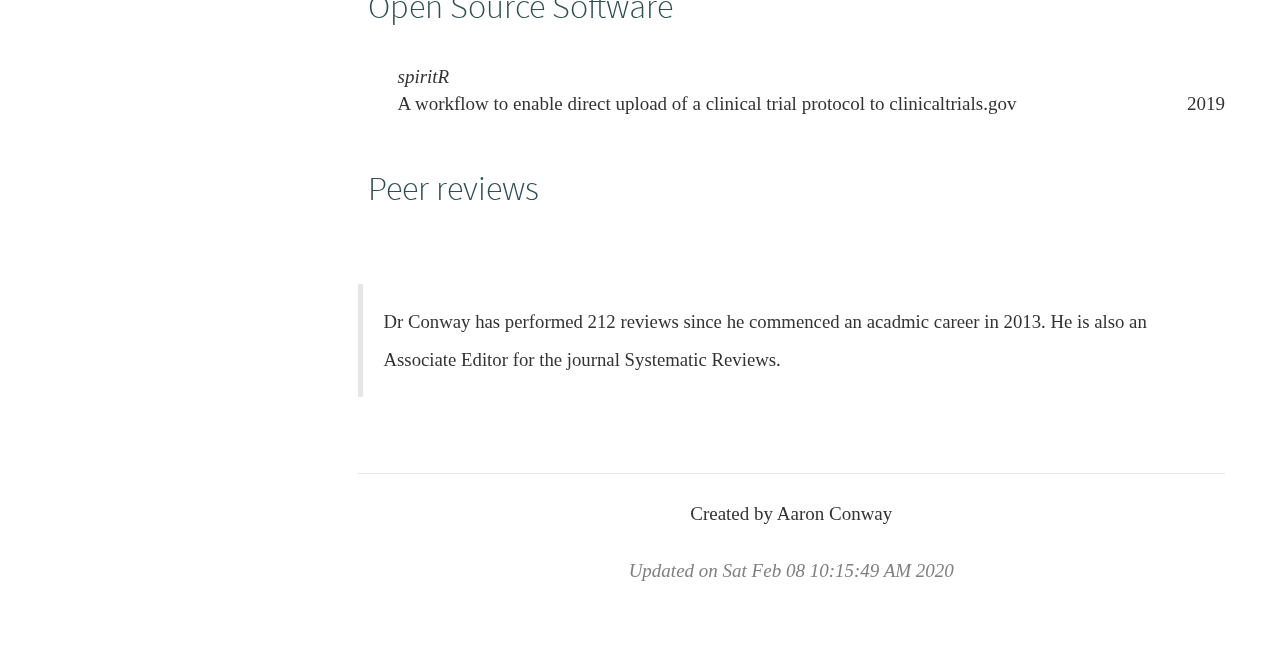
==== commit 8ef05b85: "Scheduled" ====
--- a/docs/index.html
+++ b/docs/index.html
@@ -2214,9 +2214,9 @@
 <h1><i class="fas fa-book fa-fw"></i> Publications</h1>
 <p><br></p>
 <blockquote>
-<p>Dr Conway’s publication metrics indicate a rising trajectory in terms of the quality and quantity of academic papers he has published and the citation count of those papers. Aaron has published 53 articles in 42 distinct journals across multiple disciplines including nursing, anesthesia and cardiology. His publications have been cited 685 times, with a current H-index of 14 and 17 publications have at least 10 citations. The plots below shows the number of publications and citations per year since he started an academic career.</p>
+<p>Dr Conway’s publication metrics indicate a rising trajectory in terms of the quality and quantity of academic papers he has published and the citation count of those papers. Aaron has published 53 articles in 42 distinct journals across multiple disciplines including nursing, anesthesia and cardiology. His publications have been cited 686 times, with a current H-index of 14 and 17 publications have at least 10 citations. The plots below shows the number of publications and citations per year since he started an academic career.</p>
 </blockquote>
-<p><br> <img src="[data-uri]" width="50%" /><img src="[data-uri]" width="50%" /></p>
+<p><br> <img src="[data-uri]" width="50%" /><img src="[data-uri]" width="50%" /></p>
 <div id="journal-articles" class="section level2">
 <h2>Journal articles</h2>
 <ol style="list-style-type: decimal">
@@ -2228,49 +2228,49 @@
 </li>
 <li>Aaron Conway, Peter Collins, Kristina Chang, et al (2019). Pre-apneic capnography waveform abnormalities during procedural sedation and analgesia. <em>Journal of Clinical Monitoring and Computing</em> . <a href="https://dx.doi.org/10.1007/s10877-019-00391-z">doi:10.1007/s10877-019-00391-z</a><br />
 </li>
-<li>Aaron Conway, Jeffrey Gow, Nicholas Ralph, et al (2019). Implementing a thermal care bundle for inadvertent perioperative hypothermia: A cost-effectiveness analysis. <em>International Journal of Nursing Studies</em> , <strong>97</strong> , 21-27 . <a href="https://dx.doi.org/10.1016/j.ijnurstu.2019.04.017">doi:10.1016/j.ijnurstu.2019.04.017</a><br />
-</li>
-<li>Amy J. Spooner, Natasha Booth, Tai-Rae Downer, et al (2019). Advanced practice profiles and work activities of nurse navigators: An early-stage evaluation. <em>Collegian</em> , <strong>26</strong> , 103-109 . <a href="https://dx.doi.org/10.1016/j.colegn.2018.05.003">doi:10.1016/j.colegn.2018.05.003</a><br />
-</li>
-<li>Adrienne P. Hudson, Amy J. Spooner, Natasha Booth, et al (2019). Qualitative insights of patients and carers under the care of nurse navigators. <em>Collegian</em> , <strong>26</strong> , 110-117 . <a href="https://dx.doi.org/10.1016/j.colegn.2018.05.002">doi:10.1016/j.colegn.2018.05.002</a><br />
-</li>
-<li>Aaron Conway, Elizabeth Tipton, Wei-Hong Liu, et al (2018). Accuracy and precision of transcutaneous carbon dioxide monitoring: a systematic review and meta-analysis. <em>Thorax</em> , <strong>74</strong> , 157-163 . <a href="https://dx.doi.org/10.1136/thoraxjnl-2017-211466">doi:10.1136/thoraxjnl-2017-211466</a><br />
-</li>
-<li>Aaron Conway, Jed Duff, Joanna Sutherland (2018). Cost-effectiveness of forced air warming during sedation in the cardiac catheterisation laboratory. <em>Journal of Advanced Nursing</em> , <strong>74</strong> , 2075-2081 . <a href="https://dx.doi.org/10.1111/jan.13707">doi:10.1111/jan.13707</a><br />
-</li>
-<li>William Parker, Cameron G. Estrich, Elliot Abt, et al (2018). Benefits and harms of capnography during procedures involving moderate sedation. <em>The Journal of the American Dental Association</em> , <strong>149</strong> , 38-50.e2 . <a href="https://dx.doi.org/10.1016/j.adaj.2017.08.030">doi:10.1016/j.adaj.2017.08.030</a><br />
-</li>
-<li>Denham S. Ward, Mark R. Williams, John W. Berkenbosch, et al (2018). Evaluating Patient-Centered Outcomes in Clinical Trials of Procedural Sedation, Part 2 Safety. <em>Anesthesia &amp; Analgesia</em> , <strong>127</strong> , 1146-1154 . <a href="https://dx.doi.org/10.1213/ane.0000000000003409">doi:10.1213/ane.0000000000003409</a><br />
-</li>
-<li>Aaron Conway (2018). Nurses should inform patients of the possibility of awareness during bronchoscopy performed with procedural sedation. <em>Evidence Based Nursing</em> , <strong>21</strong> , 82-83 . <a href="https://dx.doi.org/10.1136/eb-2018-102922">doi:10.1136/eb-2018-102922</a><br />
-</li>
-<li>Aaron Conway, Zachary Conway, Kathleen Soalheira, et al (2018). Reply to. <em>European Journal of Anaesthesiology</em> , <strong>35</strong> , 637-638 . <a href="https://dx.doi.org/10.1097/eja.0000000000000851">doi:10.1097/eja.0000000000000851</a><br />
-</li>
-<li>Aaron Conway, Suzanna Ersotelos, Joanna Sutherland, et al (2017). Forced air warming during sedation in the cardiac catheterisation laboratory: a randomised controlled trial. <em>Heart</em> , <strong>104</strong> , 685-690 . <a href="https://dx.doi.org/10.1136/heartjnl-2017-312191">doi:10.1136/heartjnl-2017-312191</a><br />
-</li>
-<li>Aaron Conway, Zachary Conway, Kathleen Soalheira, et al (2017). High quality of evidence is uncommon in Cochrane systematic reviews in Anaesthesia, Critical Care and Emergency Medicine. <em>European Journal of Anaesthesiology</em> , <strong>34</strong> , 808-813 . <a href="https://dx.doi.org/10.1097/eja.0000000000000691">doi:10.1097/eja.0000000000000691</a><br />
-</li>
-<li>Aaron Conway, Judith Sheridan, Joanne Maddicks-Law, et al (2016). Depression and Pain in Heart Transplant Recipients. <em>Biological Research For Nursing</em> , <strong>19</strong> , 71-76 . <a href="https://dx.doi.org/10.1177/1099800416666717">doi:10.1177/1099800416666717</a><br />
+<li>Aaron Conway, Jeffrey Gow, Nicholas Ralph, et al (2019). Implementing a thermal care bundle for inadvertent perioperative hypothermia: A cost-effectiveness analysis. <em>International Journal of Nursing Studies</em> , <strong>97</strong> , 21-27. . <a href="https://dx.doi.org/10.1016/j.ijnurstu.2019.04.017">doi:10.1016/j.ijnurstu.2019.04.017</a><br />
+</li>
+<li>Amy J. Spooner, Natasha Booth, Tai-Rae Downer, et al (2019). Advanced practice profiles and work activities of nurse navigators: An early-stage evaluation. <em>Collegian</em> , <strong>26</strong> , 103-109. . <a href="https://dx.doi.org/10.1016/j.colegn.2018.05.003">doi:10.1016/j.colegn.2018.05.003</a><br />
+</li>
+<li>Adrienne P. Hudson, Amy J. Spooner, Natasha Booth, et al (2019). Qualitative insights of patients and carers under the care of nurse navigators. <em>Collegian</em> , <strong>26</strong> , 110-117. . <a href="https://dx.doi.org/10.1016/j.colegn.2018.05.002">doi:10.1016/j.colegn.2018.05.002</a><br />
+</li>
+<li>Aaron Conway, Elizabeth Tipton, Wei-Hong Liu, et al (2018). Accuracy and precision of transcutaneous carbon dioxide monitoring: a systematic review and meta-analysis. <em>Thorax</em> , <strong>74</strong> , 157-163. . <a href="https://dx.doi.org/10.1136/thoraxjnl-2017-211466">doi:10.1136/thoraxjnl-2017-211466</a><br />
+</li>
+<li>Aaron Conway, Jed Duff, Joanna Sutherland (2018). Cost-effectiveness of forced air warming during sedation in the cardiac catheterisation laboratory. <em>Journal of Advanced Nursing</em> , <strong>74</strong> , 2075-2081. . <a href="https://dx.doi.org/10.1111/jan.13707">doi:10.1111/jan.13707</a><br />
+</li>
+<li>William Parker, Cameron G. Estrich, Elliot Abt, et al (2018). Benefits and harms of capnography during procedures involving moderate sedation. <em>The Journal of the American Dental Association</em> , <strong>149</strong> , 38-50.e2. . <a href="https://dx.doi.org/10.1016/j.adaj.2017.08.030">doi:10.1016/j.adaj.2017.08.030</a><br />
+</li>
+<li>Denham S. Ward, Mark R. Williams, John W. Berkenbosch, et al (2018). Evaluating Patient-Centered Outcomes in Clinical Trials of Procedural Sedation, Part 2 Safety. <em>Anesthesia &amp; Analgesia</em> , <strong>127</strong> , 1146-1154. . <a href="https://dx.doi.org/10.1213/ane.0000000000003409">doi:10.1213/ane.0000000000003409</a><br />
+</li>
+<li>Aaron Conway (2018). Nurses should inform patients of the possibility of awareness during bronchoscopy performed with procedural sedation. <em>Evidence Based Nursing</em> , <strong>21</strong> , 82-83. . <a href="https://dx.doi.org/10.1136/eb-2018-102922">doi:10.1136/eb-2018-102922</a><br />
+</li>
+<li>Aaron Conway, Zachary Conway, Kathleen Soalheira, et al (2018). Reply to. <em>European Journal of Anaesthesiology</em> , <strong>35</strong> , 637-638. . <a href="https://dx.doi.org/10.1097/eja.0000000000000851">doi:10.1097/eja.0000000000000851</a><br />
+</li>
+<li>Aaron Conway, Suzanna Ersotelos, Joanna Sutherland, et al (2017). Forced air warming during sedation in the cardiac catheterisation laboratory: a randomised controlled trial. <em>Heart</em> , <strong>104</strong> , 685-690. . <a href="https://dx.doi.org/10.1136/heartjnl-2017-312191">doi:10.1136/heartjnl-2017-312191</a><br />
+</li>
+<li>Aaron Conway, Zachary Conway, Kathleen Soalheira, et al (2017). High quality of evidence is uncommon in Cochrane systematic reviews in Anaesthesia, Critical Care and Emergency Medicine. <em>European Journal of Anaesthesiology</em> , <strong>34</strong> , 808-813. . <a href="https://dx.doi.org/10.1097/eja.0000000000000691">doi:10.1097/eja.0000000000000691</a><br />
+</li>
+<li>Aaron Conway, Judith Sheridan, Joanne Maddicks-Law, et al (2016). Depression and Pain in Heart Transplant Recipients. <em>Biological Research For Nursing</em> , <strong>19</strong> , 71-76. . <a href="https://dx.doi.org/10.1177/1099800416666717">doi:10.1177/1099800416666717</a><br />
 </li>
 <li>Aaron Conway, Judith Sheridan, Joanne Maddicks-Law, et al (2016). Pilot testing a model of psychological care for heart transplant recipients. <em>BMC Nursing</em> , <strong>15</strong> . <a href="https://dx.doi.org/10.1186/s12912-016-0183-1">doi:10.1186/s12912-016-0183-1</a><br />
 </li>
-<li>Aaron Conway, Judith Sheridan, Joanne Maddicks-Law, et al (2016). Accuracy of anxiety and depression screening tools in heart transplant recipients. <em>Applied Nursing Research</em> , <strong>32</strong> , 177-181 . <a href="https://dx.doi.org/10.1016/j.apnr.2016.07.015">doi:10.1016/j.apnr.2016.07.015</a><br />
-</li>
-<li>Aaron Conway (2016). A Review of the Effects of Sedation on Thermoregulation: Insights for the Cardiac Catheterization Laboratory. <em>Journal of PeriAnesthesia Nursing</em> , <strong>31</strong> , 226-236 . <a href="https://dx.doi.org/10.1016/j.jopan.2014.07.016">doi:10.1016/j.jopan.2014.07.016</a><br />
-</li>
-<li>A. Conway, C. Douglas, J. R. Sutherland (2016). A systematic review of capnography for sedation. <em>Anaesthesia</em> , <strong>71</strong> , 450-454 . <a href="https://dx.doi.org/10.1111/anae.13378">doi:10.1111/anae.13378</a><br />
-</li>
-<li>Aaron Conway, Clint Douglas, Joanna R Sutherland (2016). Capnography for Moderate Sedation During Routine EGD and Colonoscopy. <em>American Journal of Gastroenterology</em> , <strong>111</strong> , 1208 . <a href="https://dx.doi.org/10.1038/ajg.2016.161">doi:10.1038/ajg.2016.161</a><br />
-</li>
-<li>Aaron Conway, Joanna Sutherland (2016). Depth of anaesthesia monitoring during procedural sedation and analgesia: A systematic review and meta-analysis. <em>International Journal of Nursing Studies</em> , <strong>63</strong> , 201-212 . <a href="https://dx.doi.org/10.1016/j.ijnurstu.2016.05.004">doi:10.1016/j.ijnurstu.2016.05.004</a><br />
-</li>
-<li>Aaron Conway, Jed Duff (2016). Forced air warming to maintain normoTHERMIa during SEDation in the cardiac catheterization laboratory: protocol for the THERMISED pilot randomized controlled trial. <em>Journal of Advanced Nursing</em> , <strong>72</strong> , 2547-2557 . <a href="https://dx.doi.org/10.1111/jan.13027">doi:10.1111/jan.13027</a><br />
+<li>Aaron Conway, Judith Sheridan, Joanne Maddicks-Law, et al (2016). Accuracy of anxiety and depression screening tools in heart transplant recipients. <em>Applied Nursing Research</em> , <strong>32</strong> , 177-181. . <a href="https://dx.doi.org/10.1016/j.apnr.2016.07.015">doi:10.1016/j.apnr.2016.07.015</a><br />
+</li>
+<li>Aaron Conway (2016). A Review of the Effects of Sedation on Thermoregulation: Insights for the Cardiac Catheterization Laboratory. <em>Journal of PeriAnesthesia Nursing</em> , <strong>31</strong> , 226-236. . <a href="https://dx.doi.org/10.1016/j.jopan.2014.07.016">doi:10.1016/j.jopan.2014.07.016</a><br />
+</li>
+<li>A. Conway, C. Douglas, J. R. Sutherland (2016). A systematic review of capnography for sedation. <em>Anaesthesia</em> , <strong>71</strong> , 450-454. . <a href="https://dx.doi.org/10.1111/anae.13378">doi:10.1111/anae.13378</a><br />
+</li>
+<li>Aaron Conway, Clint Douglas, Joanna R Sutherland (2016). Capnography for Moderate Sedation During Routine EGD and Colonoscopy. <em>American Journal of Gastroenterology</em> , <strong>111</strong> , 1208. . <a href="https://dx.doi.org/10.1038/ajg.2016.161">doi:10.1038/ajg.2016.161</a><br />
+</li>
+<li>Aaron Conway, Joanna Sutherland (2016). Depth of anaesthesia monitoring during procedural sedation and analgesia: A systematic review and meta-analysis. <em>International Journal of Nursing Studies</em> , <strong>63</strong> , 201-212. . <a href="https://dx.doi.org/10.1016/j.ijnurstu.2016.05.004">doi:10.1016/j.ijnurstu.2016.05.004</a><br />
+</li>
+<li>Aaron Conway, Jed Duff (2016). Forced air warming to maintain normoTHERMIa during SEDation in the cardiac catheterization laboratory: protocol for the THERMISED pilot randomized controlled trial. <em>Journal of Advanced Nursing</em> , <strong>72</strong> , 2547-2557. . <a href="https://dx.doi.org/10.1111/jan.13027">doi:10.1111/jan.13027</a><br />
 </li>
 <li>Aaron Conway, John Rolley, Joanna R Sutherland (2016). Midazolam for sedation before procedures. <em>Cochrane Database of Systematic Reviews</em> . <a href="https://dx.doi.org/10.1002/14651858.cd009491.pub2">doi:10.1002/14651858.cd009491.pub2</a><br />
 </li>
-<li>Wendy Kennedy, Aaron Conway (2016). Temperature monitoring of nonanaesthetised patients in a cardiac catheterisation laboratory. <em>Journal of Clinical Nursing</em> , <strong>25</strong> , 1777-1780 . <a href="https://dx.doi.org/10.1111/jocn.13213">doi:10.1111/jocn.13213</a><br />
-</li>
-<li>Aaron Conway, Wendy Kennedy, Joanna Sutherland (2015). Inadvertent Hypothermia After Procedural Sedation and Analgesia in a Cardiac Catheterization Laboratory: A Prospective Observational Study. <em>Journal of Cardiothoracic and Vascular Anesthesia</em> , <strong>29</strong> , 1285-1290 . <a href="https://dx.doi.org/10.1053/j.jvca.2015.06.002">doi:10.1053/j.jvca.2015.06.002</a><br />
+<li>Wendy Kennedy, Aaron Conway (2016). Temperature monitoring of nonanaesthetised patients in a cardiac catheterisation laboratory. <em>Journal of Clinical Nursing</em> , <strong>25</strong> , 1777-1780. . <a href="https://dx.doi.org/10.1111/jocn.13213">doi:10.1111/jocn.13213</a><br />
+</li>
+<li>Aaron Conway, Wendy Kennedy, Joanna Sutherland (2015). Inadvertent Hypothermia After Procedural Sedation and Analgesia in a Cardiac Catheterization Laboratory: A Prospective Observational Study. <em>Journal of Cardiothoracic and Vascular Anesthesia</em> , <strong>29</strong> , 1285-1290. . <a href="https://dx.doi.org/10.1053/j.jvca.2015.06.002">doi:10.1053/j.jvca.2015.06.002</a><br />
 </li>
 <li>Aaron Conway, Clint Douglas, Joanna Sutherland (2015). Capnography monitoring during procedural sedation and analgesia: a systematic review protocol. <em>Systematic Reviews</em> , <strong>4</strong> . <a href="https://dx.doi.org/10.1186/s13643-015-0085-4">doi:10.1186/s13643-015-0085-4</a><br />
 </li>
@@ -2278,39 +2278,39 @@
 </li>
 <li>Aaron Conway, Alexandra L McCarthy, Petra Lawrence, et al (2015). The prevention, detection and management of cancer treatment-induced cardiotoxicity: a meta-review. <em>BMC Cancer</em> , <strong>15</strong> . <a href="https://dx.doi.org/10.1186/s12885-015-1407-6">doi:10.1186/s12885-015-1407-6</a><br />
 </li>
-<li>Sally C Inglis, Aaron Conway, John GF Cleland, et al (2014). Is age a factor in the success or failure of remote monitoring in heart failure? Telemonitoring and structured telephone support in elderly heart failure patients. <em>European Journal of Cardiovascular Nursing</em> , <strong>14</strong> , 248-255 . <a href="https://dx.doi.org/10.1177/1474515114530611">doi:10.1177/1474515114530611</a><br />
-</li>
-<li>Aaron Conway, Karen Page, John X. Rolley, et al (2014). A Review of Sedation Scales for the Cardiac Catheterization Laboratory. <em>Journal of PeriAnesthesia Nursing</em> , <strong>29</strong> , 191-212 . <a href="https://dx.doi.org/10.1016/j.jopan.2013.05.017">doi:10.1016/j.jopan.2013.05.017</a><br />
-</li>
-<li>Aaron Conway (2014). Anaesthesiological support in a cardiac electrophysiology laboratory. <em>European Journal of Anaesthesiology</em> , <strong>31</strong> , 237-238 . <a href="https://dx.doi.org/10.1097/eja.0000000000000032">doi:10.1097/eja.0000000000000032</a><br />
-</li>
-<li>Aaron Conway, Sally C. Inglis, Robyn A. Clark (2014). Effective Technologies for Noninvasive Remote Monitoring in Heart Failure. <em>Telemedicine and e-Health</em> , <strong>20</strong> , 531-538 . <a href="https://dx.doi.org/10.1089/tmj.2013.0267">doi:10.1089/tmj.2013.0267</a><br />
-</li>
-<li>A. Conway (2014). Is sedation by non-anaesthetists really safe?. <em>British Journal of Anaesthesia</em> , <strong>112</strong> , 583-584 . <a href="https://dx.doi.org/10.1093/bja/aeu033">doi:10.1093/bja/aeu033</a><br />
-</li>
-<li>Aaron Conway, Verena Schadewaldt, Robyn Clark, et al (2014). The effectiveness of non-pharmacological interventions in improving psychological outcomes for heart transplant recipients: A systematic review. <em>European Journal of Cardiovascular Nursing</em> , <strong>13</strong> , 108-115 . <a href="https://dx.doi.org/10.1177/1474515113519519">doi:10.1177/1474515113519519</a><br />
-</li>
-<li>Aaron Conway, John Rolley, Karen Page, et al (2014). Trends in nurse-administered procedural sedation and analgesia across cardiac catheterisation laboratories in Australia and New Zealand: Results of an electronic survey. <em>Australian Critical Care</em> , <strong>27</strong> , 4-10 . <a href="https://dx.doi.org/10.1016/j.aucc.2013.05.003">doi:10.1016/j.aucc.2013.05.003</a><br />
-</li>
-<li>Robyn A Clark, Aaron Conway, Vanessa Poulsen, et al (2013). Alternative models of cardiac rehabilitation: A systematic review. <em>European Journal of Preventive Cardiology</em> , <strong>22</strong> , 35-74 . <a href="https://dx.doi.org/10.1177/2047487313501093">doi:10.1177/2047487313501093</a><br />
-</li>
-<li>Aaron Conway (2013). Anxiety Score as a Risk Factor for Radial Artery Vasospasm During Radial Interventions. <em>Angiology</em> , <strong>65</strong> , 71-72 . <a href="https://dx.doi.org/10.1177/0003319713505896">doi:10.1177/0003319713505896</a><br />
-</li>
-<li>Aaron Conway, John Rolley, Karen Page, et al (2013). Issues and challenges associated with nurse-administered procedural sedation and analgesia in the cardiac catheterisation laboratory: a qualitative study. <em>Journal of Clinical Nursing</em> , <strong>23</strong> , 374-384 . <a href="https://dx.doi.org/10.1111/jocn.12147">doi:10.1111/jocn.12147</a><br />
-</li>
-<li>Aaron Conway, John Rolley, Karen Page, et al (2013). Clinical practice guidelines for nurse-administered procedural sedation and analgesia in the cardiac catheterization laboratory: a modified Delphi study. <em>Journal of Advanced Nursing</em> , <strong>70</strong> , 1040-1053 . <a href="https://dx.doi.org/10.1111/jan.12337">doi:10.1111/jan.12337</a><br />
-</li>
-<li>Aaron Conway, John X. Rolley, Paul Fulbrook, et al (2013). Improving statistical analysis of matched case-control studies. <em>Research in Nursing &amp; Health</em> , <strong>36</strong> , 320-324 . <a href="https://dx.doi.org/10.1002/nur.21536">doi:10.1002/nur.21536</a><br />
-</li>
-<li>Aaron Conway, Sally C Inglis, Anne M Chang, et al (2013). Not all systematic reviews are systematic: a meta-review of the quality of systematic reviews for non-invasive remote monitoring in heart failure. <em>Journal of Telemedicine and Telecare</em> , <strong>19</strong> , 326-337 . <a href="https://dx.doi.org/10.1177/1357633x13503427">doi:10.1177/1357633x13503427</a><br />
-</li>
-<li>Aaron Conway, Verena Schadewaldt, Robyn Clark, et al (2013). The psychological experiences of adult heart transplant recipients: A systematic review and meta-summary of qualitative findings. <em>Heart &amp; Lung</em> , <strong>42</strong> , 449-455 . <a href="https://dx.doi.org/10.1016/j.hrtlng.2013.08.003">doi:10.1016/j.hrtlng.2013.08.003</a><br />
-</li>
-<li>Aaron Conway (2013). Utility of Dexmedetomidine in Sedation for Radiofrequency Ablation of Atrial Fibrillation. <em>Journal of PeriAnesthesia Nursing</em> , <strong>28</strong> , 257-258 . <a href="https://dx.doi.org/10.1016/j.jopan.2013.07.006">doi:10.1016/j.jopan.2013.07.006</a><br />
-</li>
-<li>Aaron Conway, Karen Page, John Rolley, et al (2012). Risk factors for impaired respiratory function during nurse-administered procedural sedation and analgesia in the cardiac catheterisation laboratory: a matched case–control study. <em>European Journal of Cardiovascular Nursing</em> , <strong>12</strong> , 393-399 . <a href="https://dx.doi.org/10.1177/1474515112470351">doi:10.1177/1474515112470351</a><br />
-</li>
-<li>Aaron Conway, Karen Page, John X. Rolley, et al (2011). Nurse-administered procedural sedation and analgesia in the cardiac catheter laboratory: An integrative review. <em>International Journal of Nursing Studies</em> , <strong>48</strong> , 1012-1023 . <a href="https://dx.doi.org/10.1016/j.ijnurstu.2011.04.013">doi:10.1016/j.ijnurstu.2011.04.013</a></li>
+<li>Sally C Inglis, Aaron Conway, John GF Cleland, et al (2014). Is age a factor in the success or failure of remote monitoring in heart failure? Telemonitoring and structured telephone support in elderly heart failure patients. <em>European Journal of Cardiovascular Nursing</em> , <strong>14</strong> , 248-255. . <a href="https://dx.doi.org/10.1177/1474515114530611">doi:10.1177/1474515114530611</a><br />
+</li>
+<li>Aaron Conway, Karen Page, John X. Rolley, et al (2014). A Review of Sedation Scales for the Cardiac Catheterization Laboratory. <em>Journal of PeriAnesthesia Nursing</em> , <strong>29</strong> , 191-212. . <a href="https://dx.doi.org/10.1016/j.jopan.2013.05.017">doi:10.1016/j.jopan.2013.05.017</a><br />
+</li>
+<li>Aaron Conway (2014). Anaesthesiological support in a cardiac electrophysiology laboratory. <em>European Journal of Anaesthesiology</em> , <strong>31</strong> , 237-238. . <a href="https://dx.doi.org/10.1097/eja.0000000000000032">doi:10.1097/eja.0000000000000032</a><br />
+</li>
+<li>Aaron Conway, Sally C. Inglis, Robyn A. Clark (2014). Effective Technologies for Noninvasive Remote Monitoring in Heart Failure. <em>Telemedicine and e-Health</em> , <strong>20</strong> , 531-538. . <a href="https://dx.doi.org/10.1089/tmj.2013.0267">doi:10.1089/tmj.2013.0267</a><br />
+</li>
+<li>A. Conway (2014). Is sedation by non-anaesthetists really safe?. <em>British Journal of Anaesthesia</em> , <strong>112</strong> , 583-584. . <a href="https://dx.doi.org/10.1093/bja/aeu033">doi:10.1093/bja/aeu033</a><br />
+</li>
+<li>Aaron Conway, Verena Schadewaldt, Robyn Clark, et al (2014). The effectiveness of non-pharmacological interventions in improving psychological outcomes for heart transplant recipients: A systematic review. <em>European Journal of Cardiovascular Nursing</em> , <strong>13</strong> , 108-115. . <a href="https://dx.doi.org/10.1177/1474515113519519">doi:10.1177/1474515113519519</a><br />
+</li>
+<li>Aaron Conway, John Rolley, Karen Page, et al (2014). Trends in nurse-administered procedural sedation and analgesia across cardiac catheterisation laboratories in Australia and New Zealand: Results of an electronic survey. <em>Australian Critical Care</em> , <strong>27</strong> , 4-10. . <a href="https://dx.doi.org/10.1016/j.aucc.2013.05.003">doi:10.1016/j.aucc.2013.05.003</a><br />
+</li>
+<li>Robyn A Clark, Aaron Conway, Vanessa Poulsen, et al (2013). Alternative models of cardiac rehabilitation: A systematic review. <em>European Journal of Preventive Cardiology</em> , <strong>22</strong> , 35-74. . <a href="https://dx.doi.org/10.1177/2047487313501093">doi:10.1177/2047487313501093</a><br />
+</li>
+<li>Aaron Conway (2013). Anxiety Score as a Risk Factor for Radial Artery Vasospasm During Radial Interventions. <em>Angiology</em> , <strong>65</strong> , 71-72. . <a href="https://dx.doi.org/10.1177/0003319713505896">doi:10.1177/0003319713505896</a><br />
+</li>
+<li>Aaron Conway, John Rolley, Karen Page, et al (2013). Issues and challenges associated with nurse-administered procedural sedation and analgesia in the cardiac catheterisation laboratory: a qualitative study. <em>Journal of Clinical Nursing</em> , <strong>23</strong> , 374-384. . <a href="https://dx.doi.org/10.1111/jocn.12147">doi:10.1111/jocn.12147</a><br />
+</li>
+<li>Aaron Conway, John Rolley, Karen Page, et al (2013). Clinical practice guidelines for nurse-administered procedural sedation and analgesia in the cardiac catheterization laboratory: a modified Delphi study. <em>Journal of Advanced Nursing</em> , <strong>70</strong> , 1040-1053. . <a href="https://dx.doi.org/10.1111/jan.12337">doi:10.1111/jan.12337</a><br />
+</li>
+<li>Aaron Conway, John X. Rolley, Paul Fulbrook, et al (2013). Improving statistical analysis of matched case-control studies. <em>Research in Nursing &amp; Health</em> , <strong>36</strong> , 320-324. . <a href="https://dx.doi.org/10.1002/nur.21536">doi:10.1002/nur.21536</a><br />
+</li>
+<li>Aaron Conway, Sally C Inglis, Anne M Chang, et al (2013). Not all systematic reviews are systematic: a meta-review of the quality of systematic reviews for non-invasive remote monitoring in heart failure. <em>Journal of Telemedicine and Telecare</em> , <strong>19</strong> , 326-337. . <a href="https://dx.doi.org/10.1177/1357633x13503427">doi:10.1177/1357633x13503427</a><br />
+</li>
+<li>Aaron Conway, Verena Schadewaldt, Robyn Clark, et al (2013). The psychological experiences of adult heart transplant recipients: A systematic review and meta-summary of qualitative findings. <em>Heart &amp; Lung</em> , <strong>42</strong> , 449-455. . <a href="https://dx.doi.org/10.1016/j.hrtlng.2013.08.003">doi:10.1016/j.hrtlng.2013.08.003</a><br />
+</li>
+<li>Aaron Conway (2013). Utility of Dexmedetomidine in Sedation for Radiofrequency Ablation of Atrial Fibrillation. <em>Journal of PeriAnesthesia Nursing</em> , <strong>28</strong> , 257-258. . <a href="https://dx.doi.org/10.1016/j.jopan.2013.07.006">doi:10.1016/j.jopan.2013.07.006</a><br />
+</li>
+<li>Aaron Conway, Karen Page, John Rolley, et al (2012). Risk factors for impaired respiratory function during nurse-administered procedural sedation and analgesia in the cardiac catheterisation laboratory: a matched case–control study. <em>European Journal of Cardiovascular Nursing</em> , <strong>12</strong> , 393-399. . <a href="https://dx.doi.org/10.1177/1474515112470351">doi:10.1177/1474515112470351</a><br />
+</li>
+<li>Aaron Conway, Karen Page, John X. Rolley, et al (2011). Nurse-administered procedural sedation and analgesia in the cardiac catheter laboratory: An integrative review. <em>International Journal of Nursing Studies</em> , <strong>48</strong> , 1012-1023. . <a href="https://dx.doi.org/10.1016/j.ijnurstu.2011.04.013">doi:10.1016/j.ijnurstu.2011.04.013</a></li>
 </ol>
 </div>
 </div>
@@ -2335,7 +2335,7 @@
 Created by <a href="https://www.aaronconway.info">Aaron Conway</a>
 </p>
 <p style="text-align: center;">
-<span style="color: #808080;"><em>Updated on Fri Feb 07 11:36:10 PM 2020</em></span>
+<span style="color: #808080;"><em>Updated on Sat Feb 08 10:15:49 AM 2020</em></span>
 </p>
 <p> </p>
 </div>
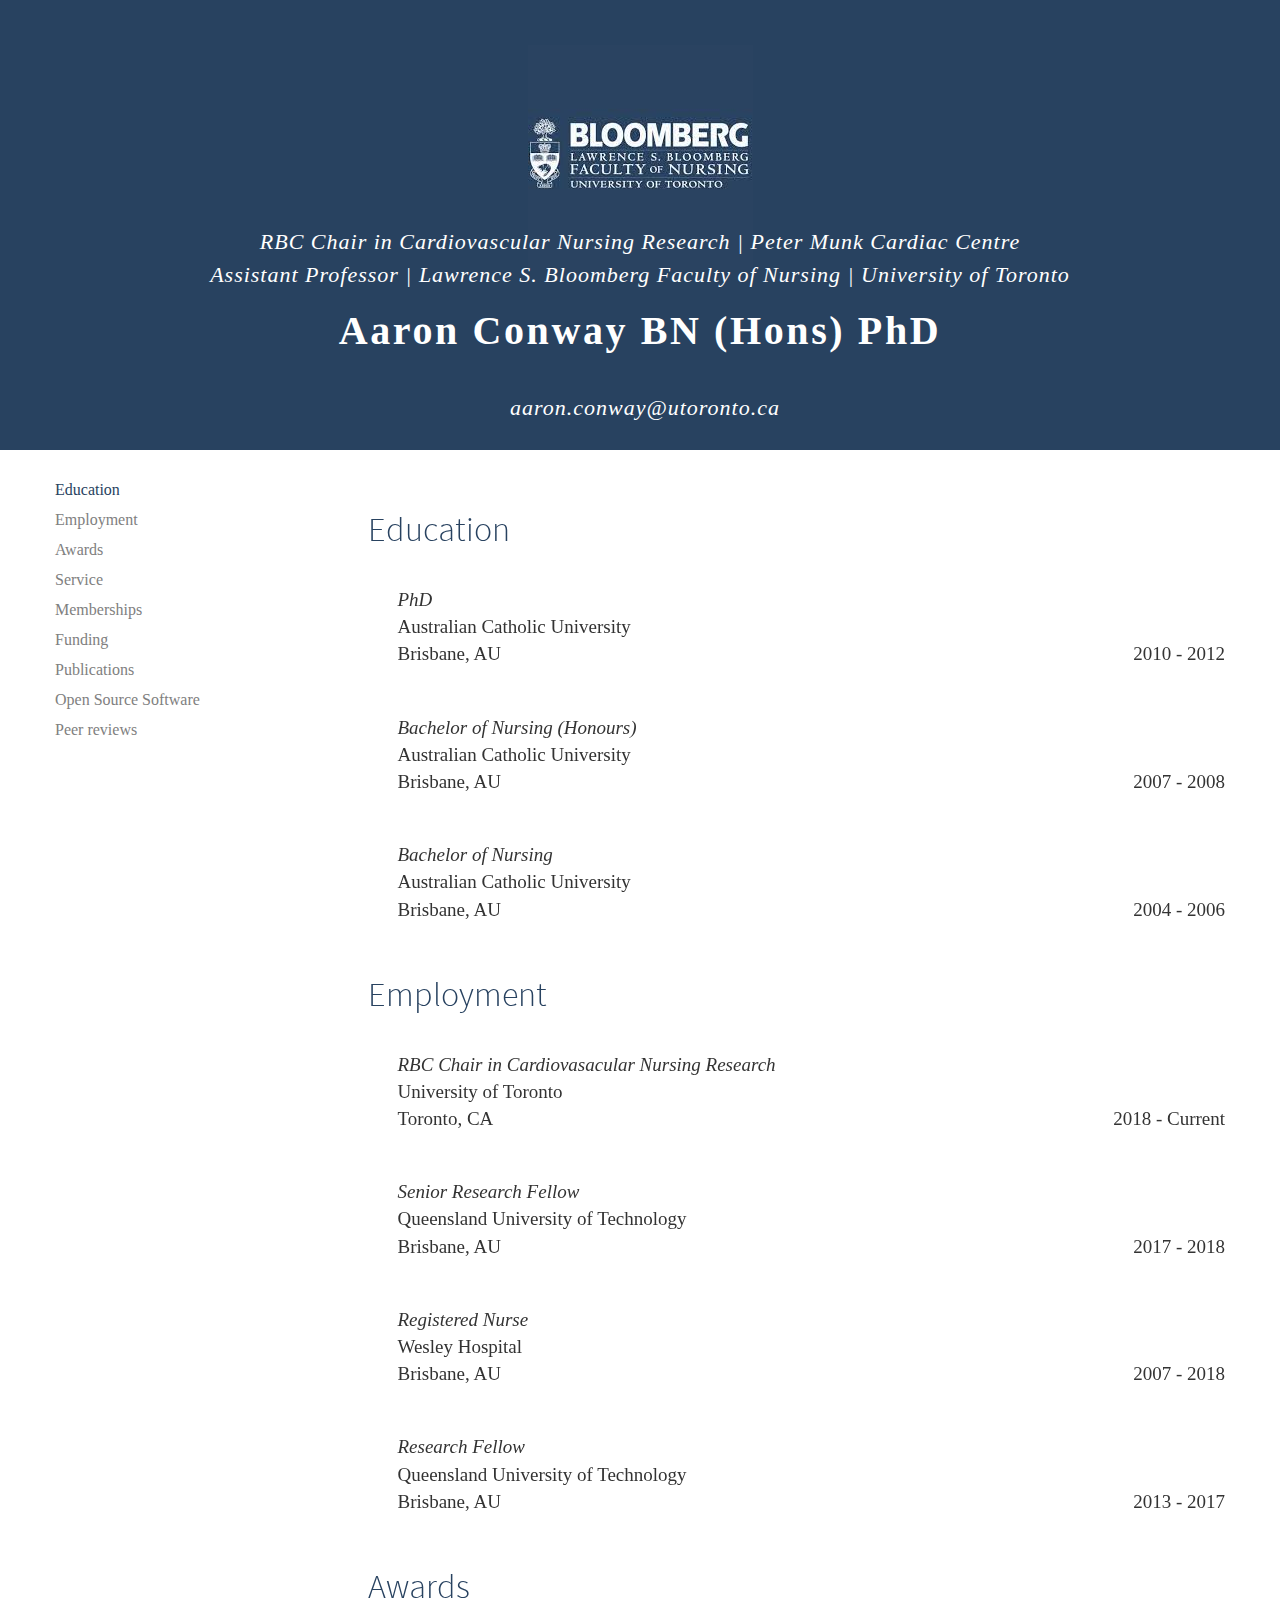
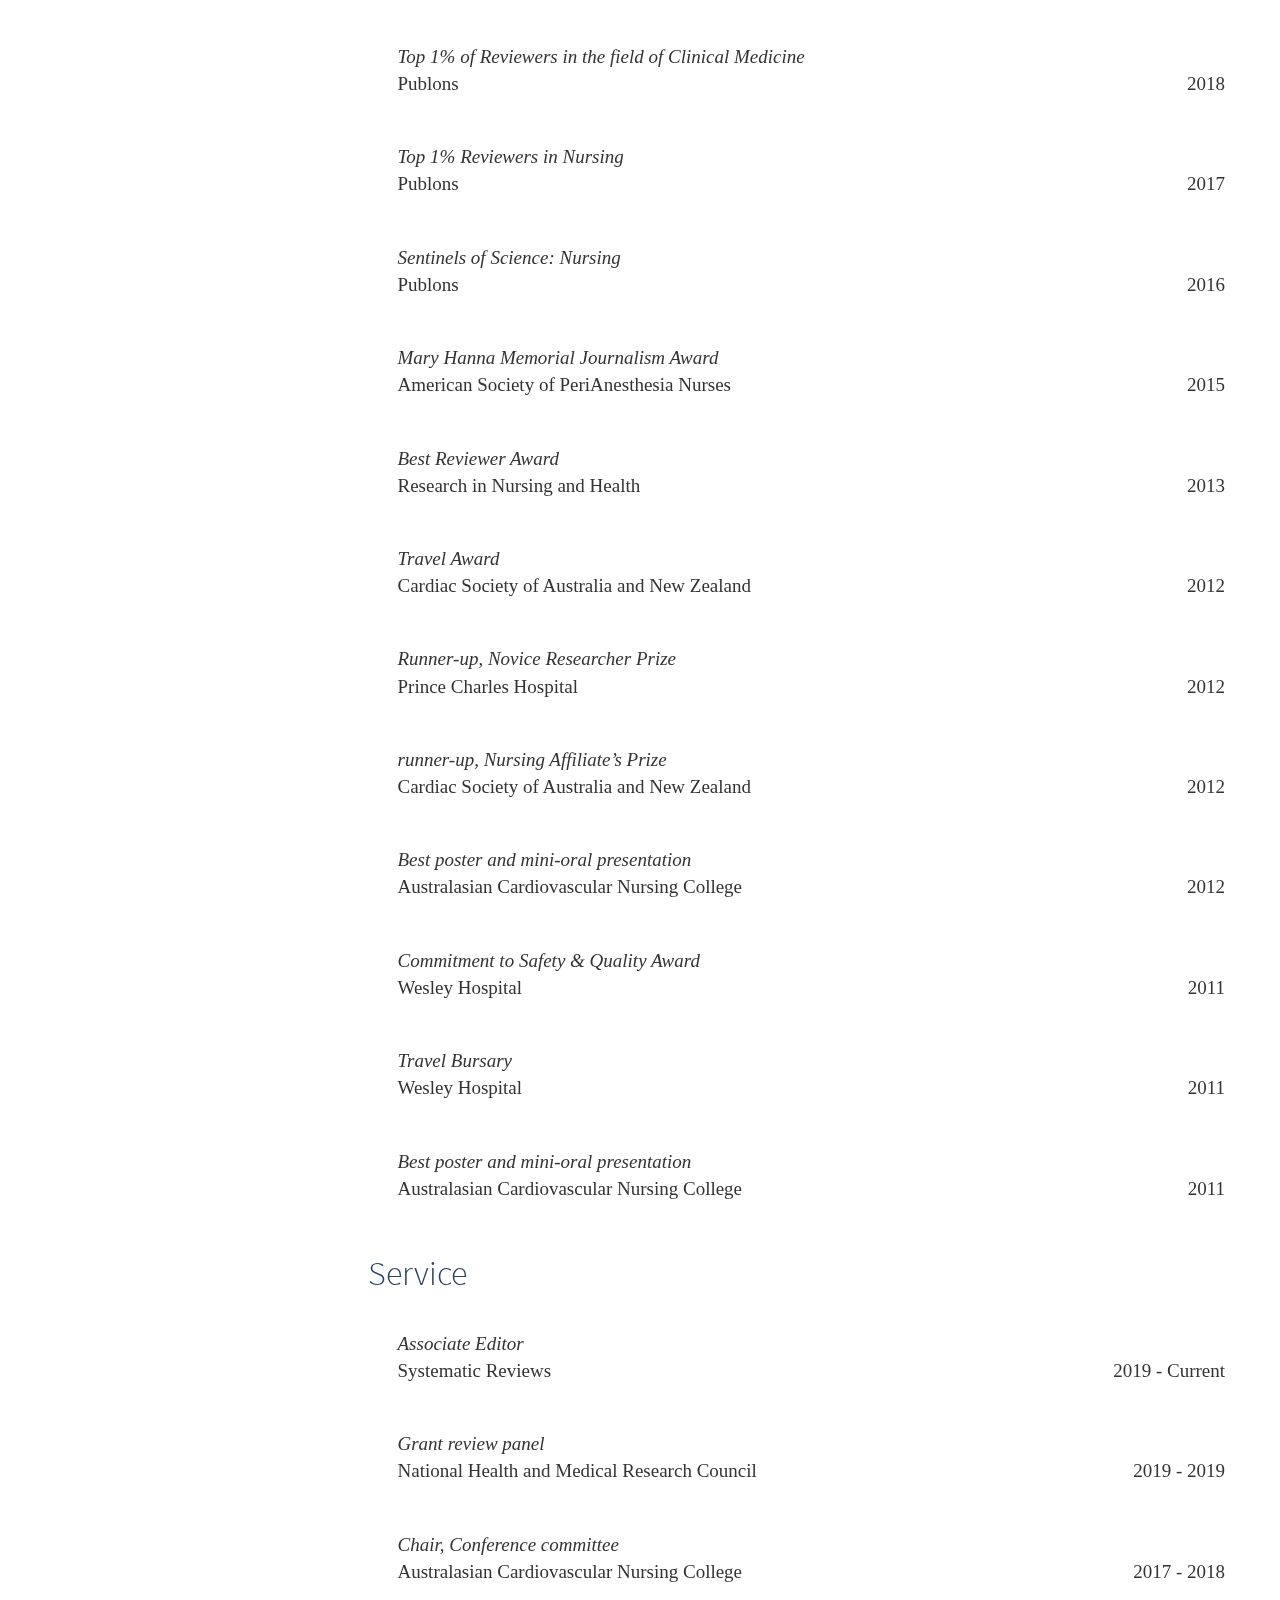
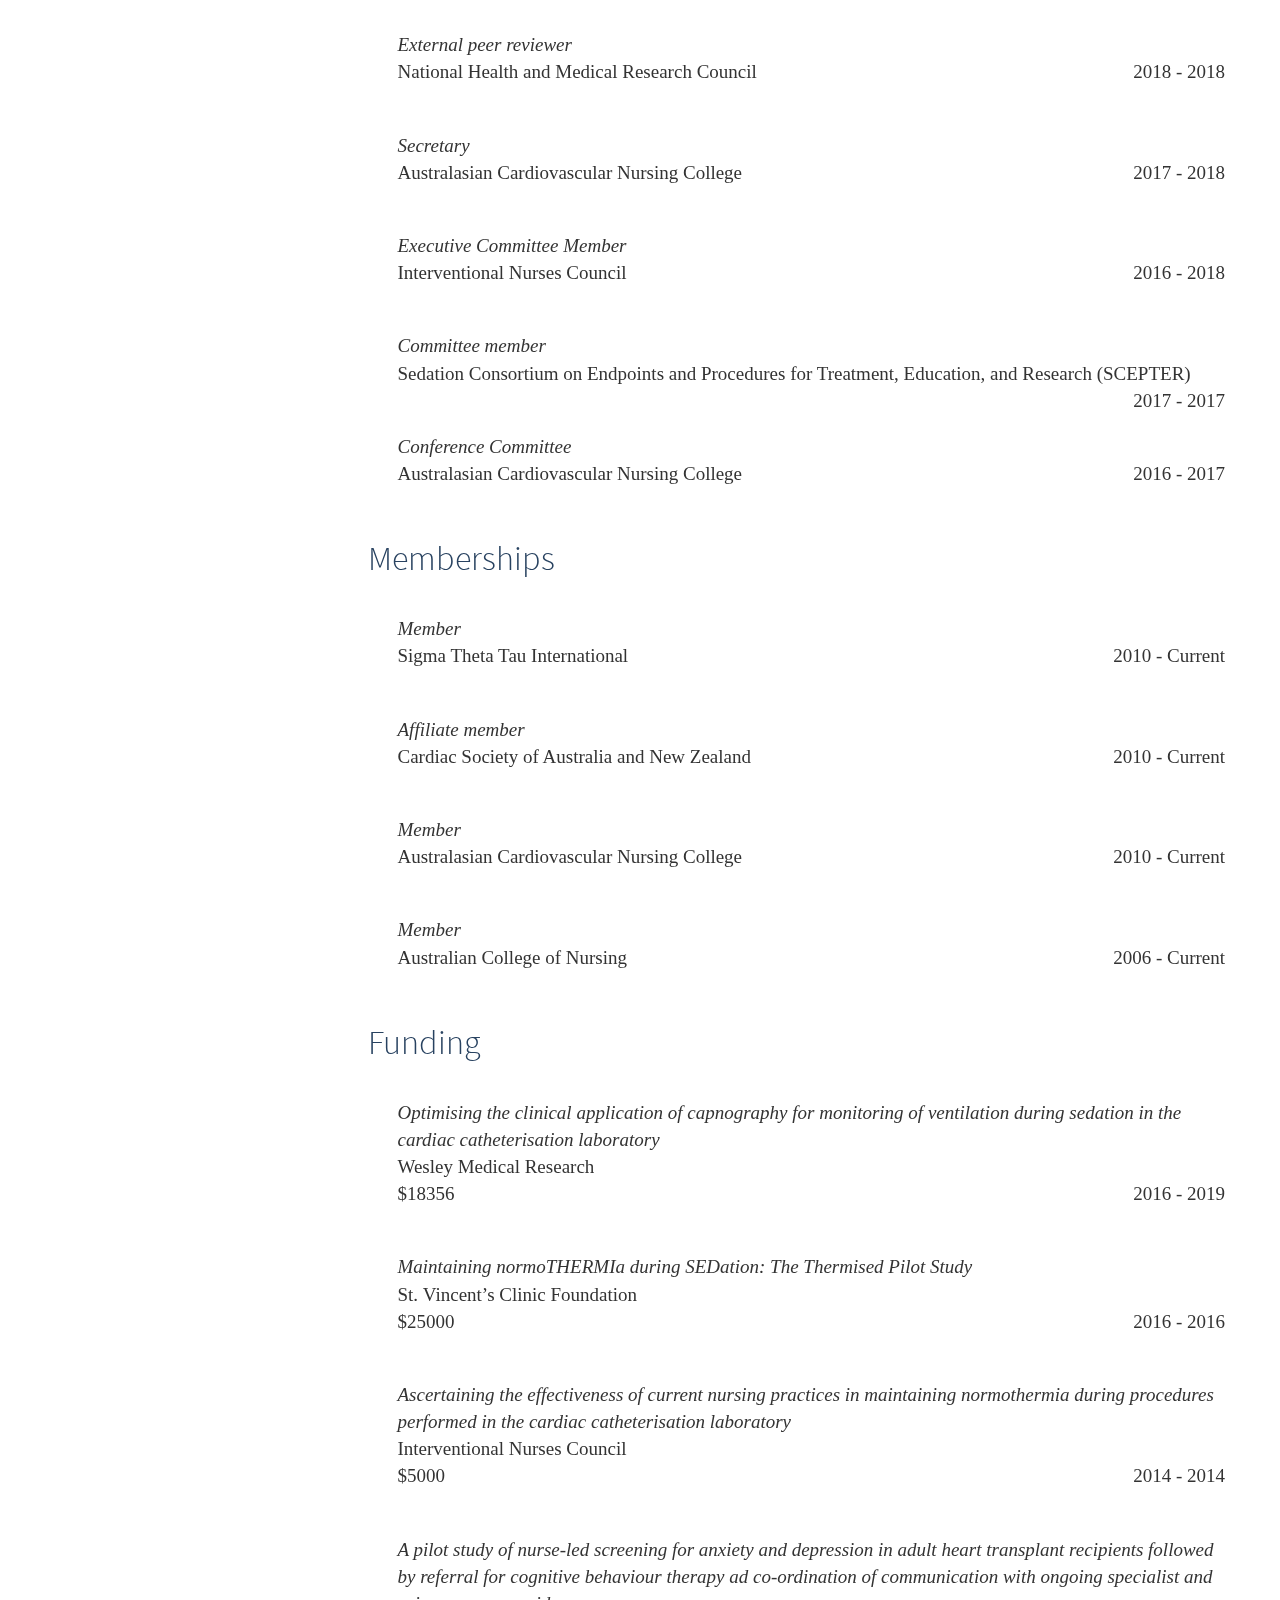
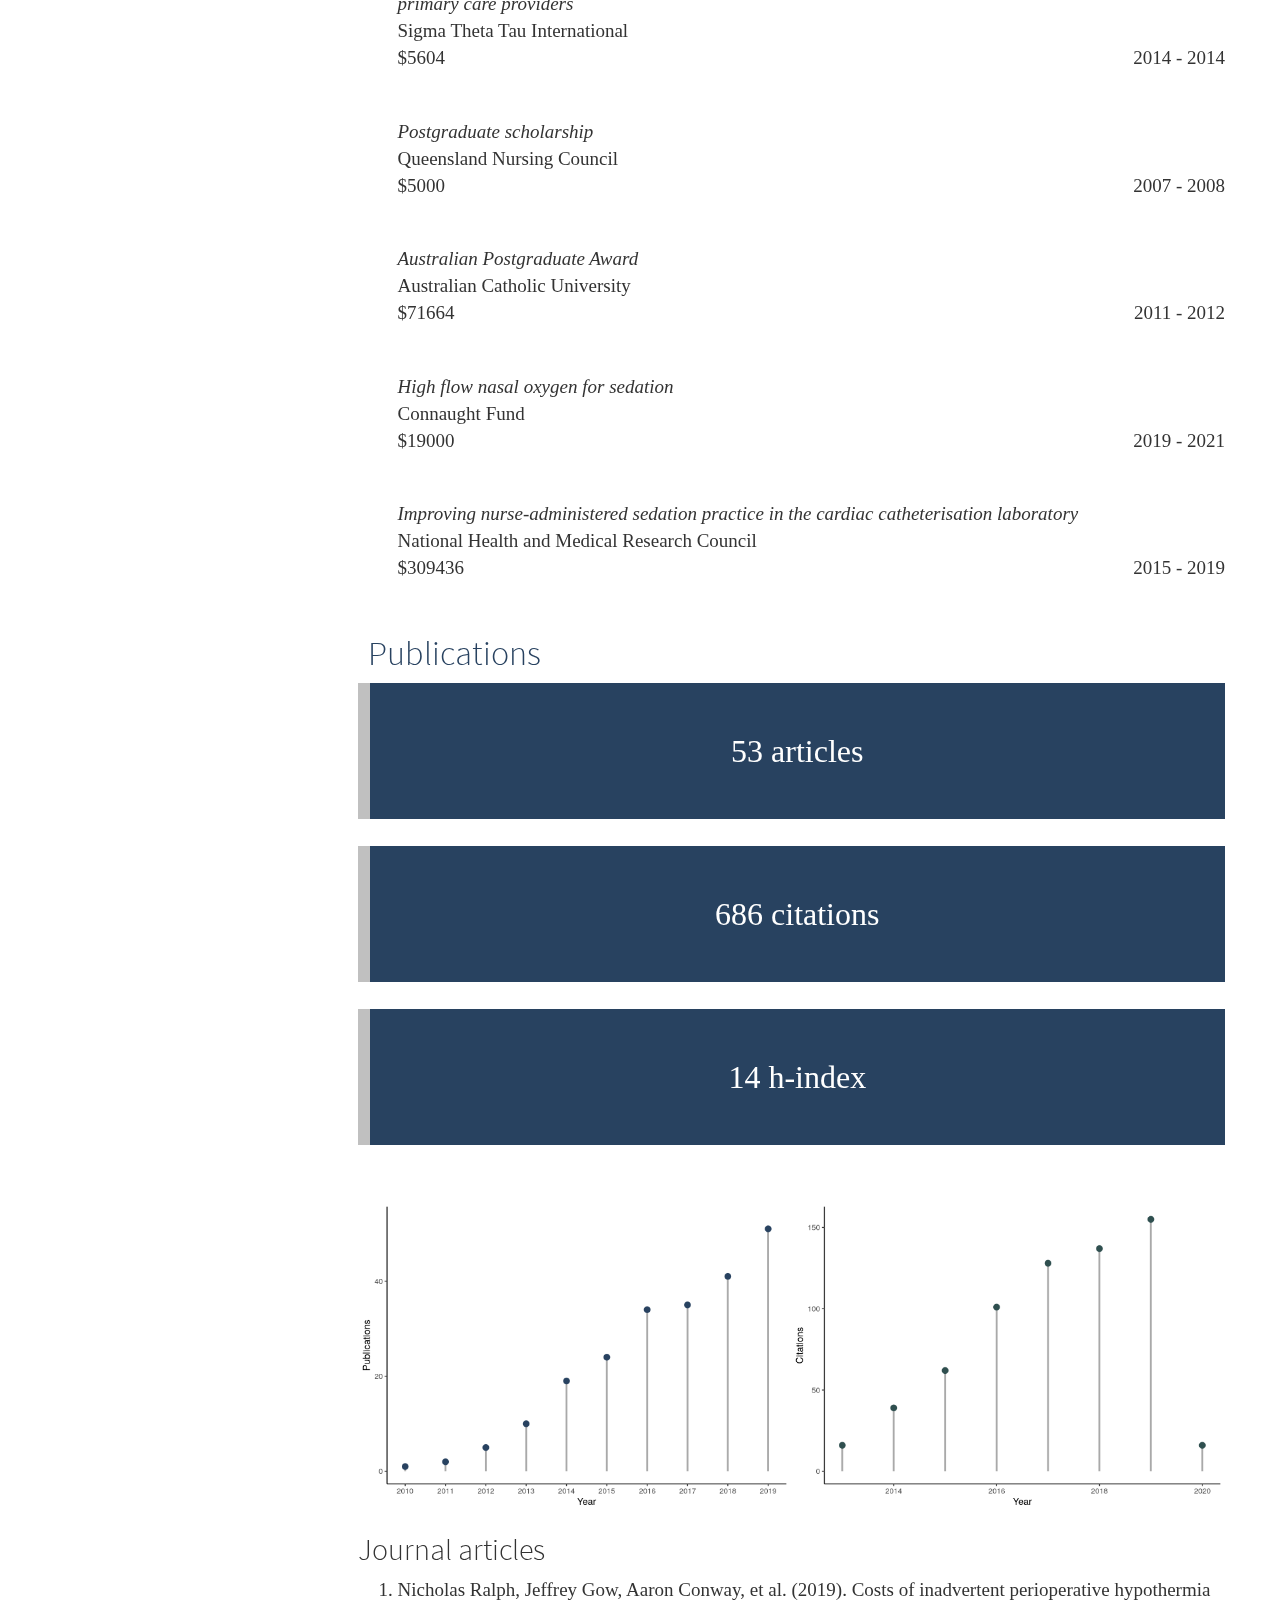
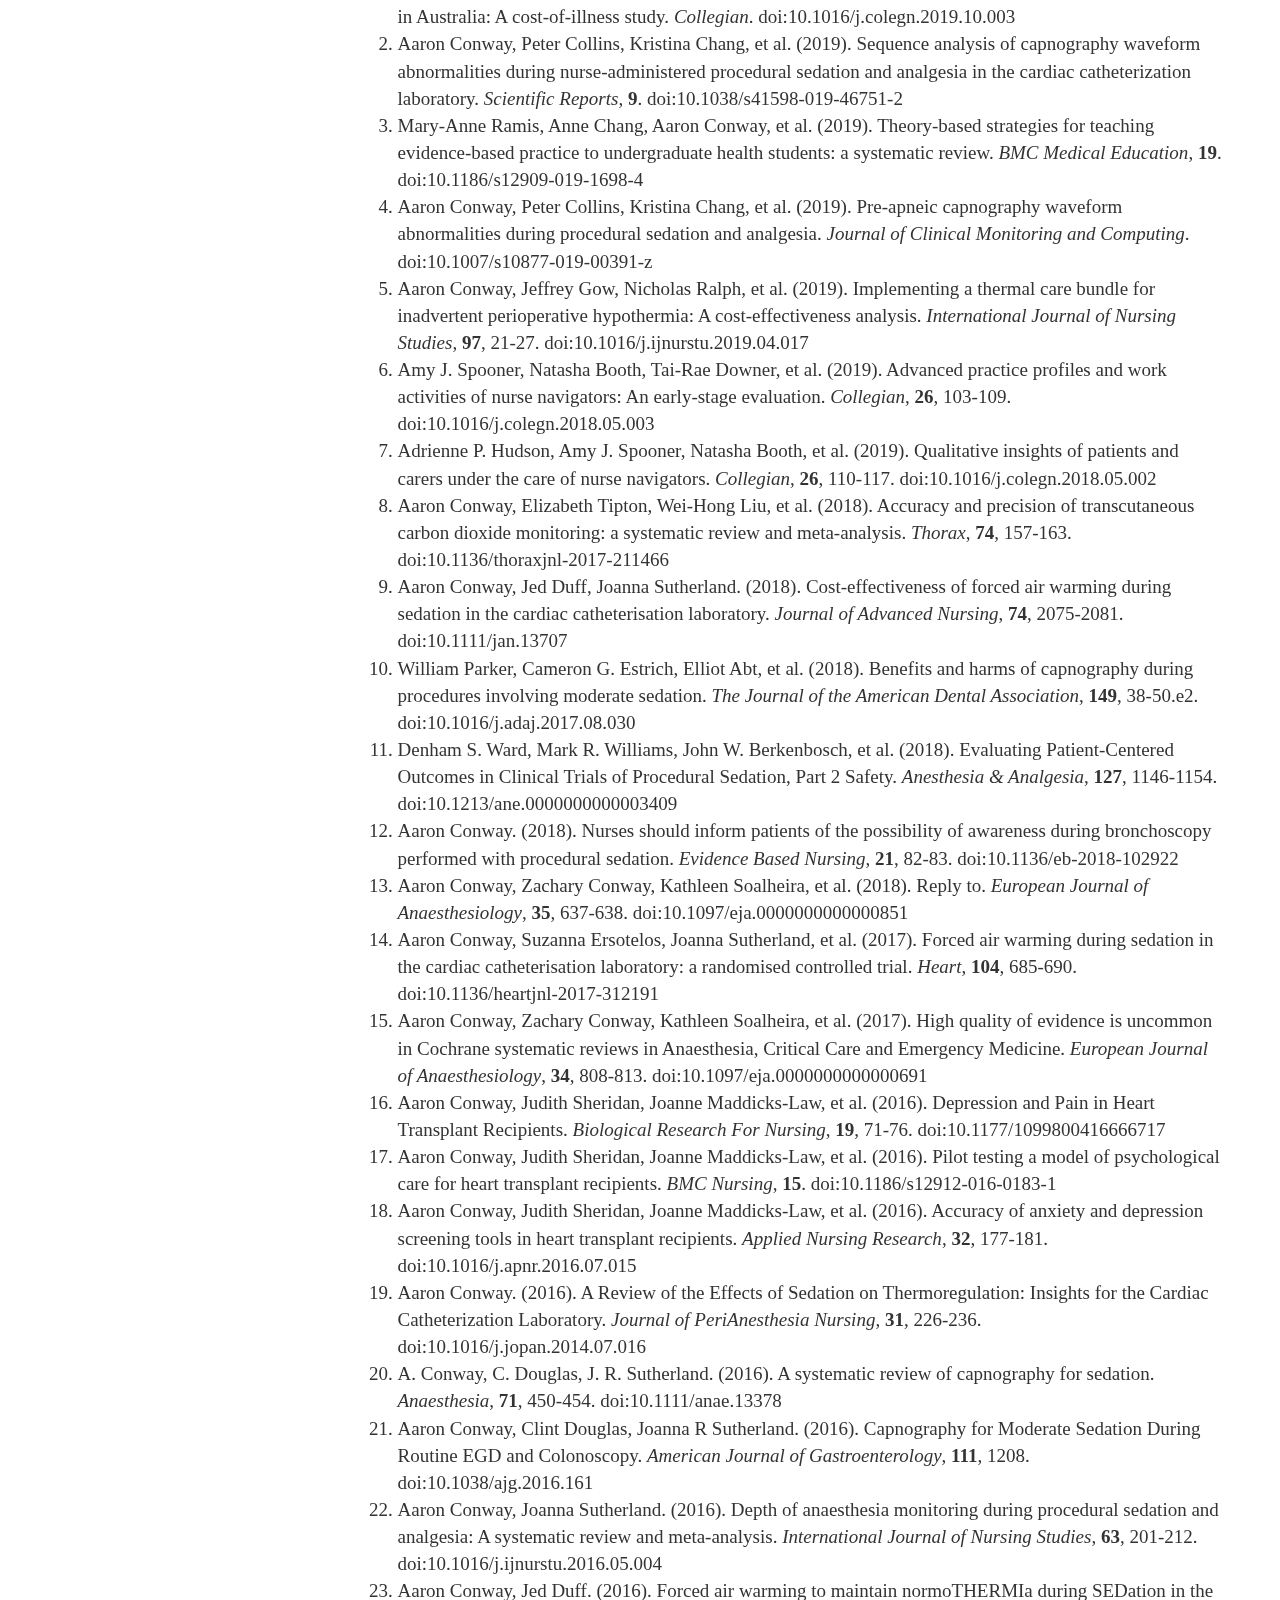
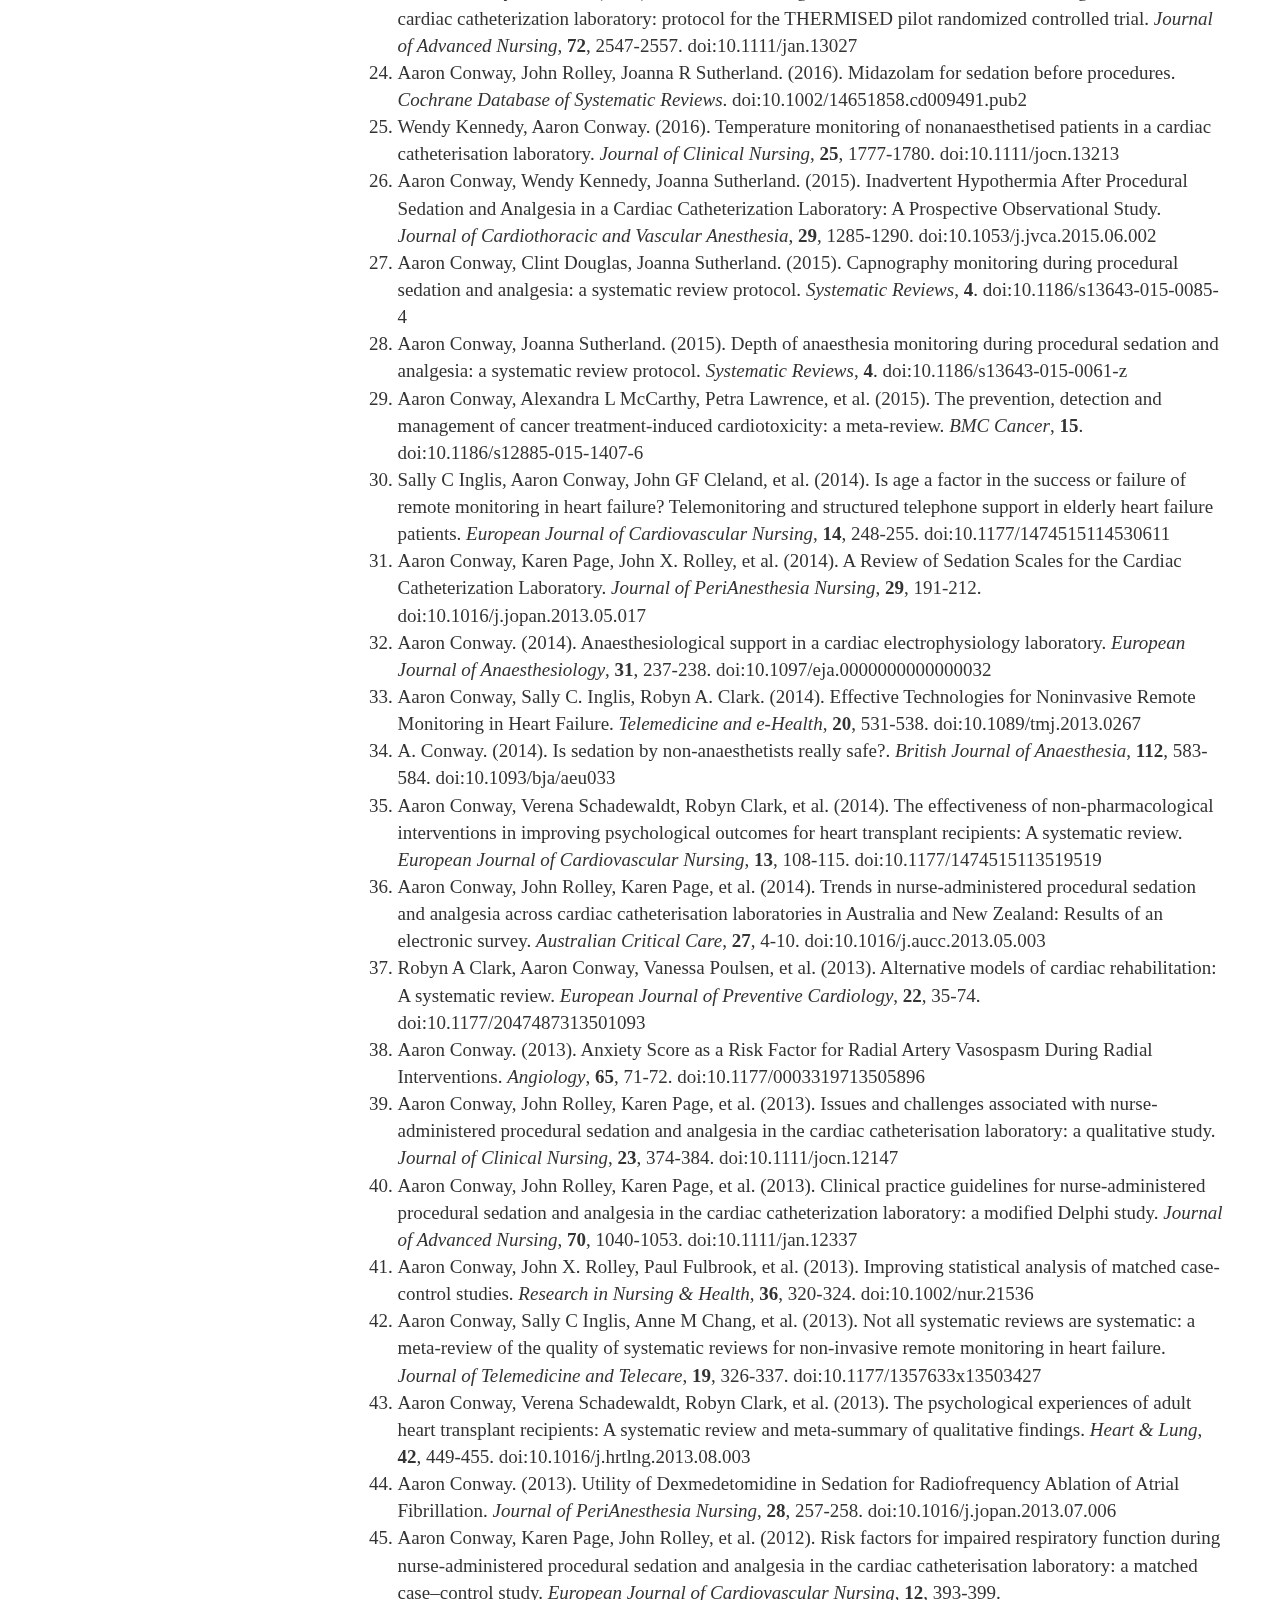
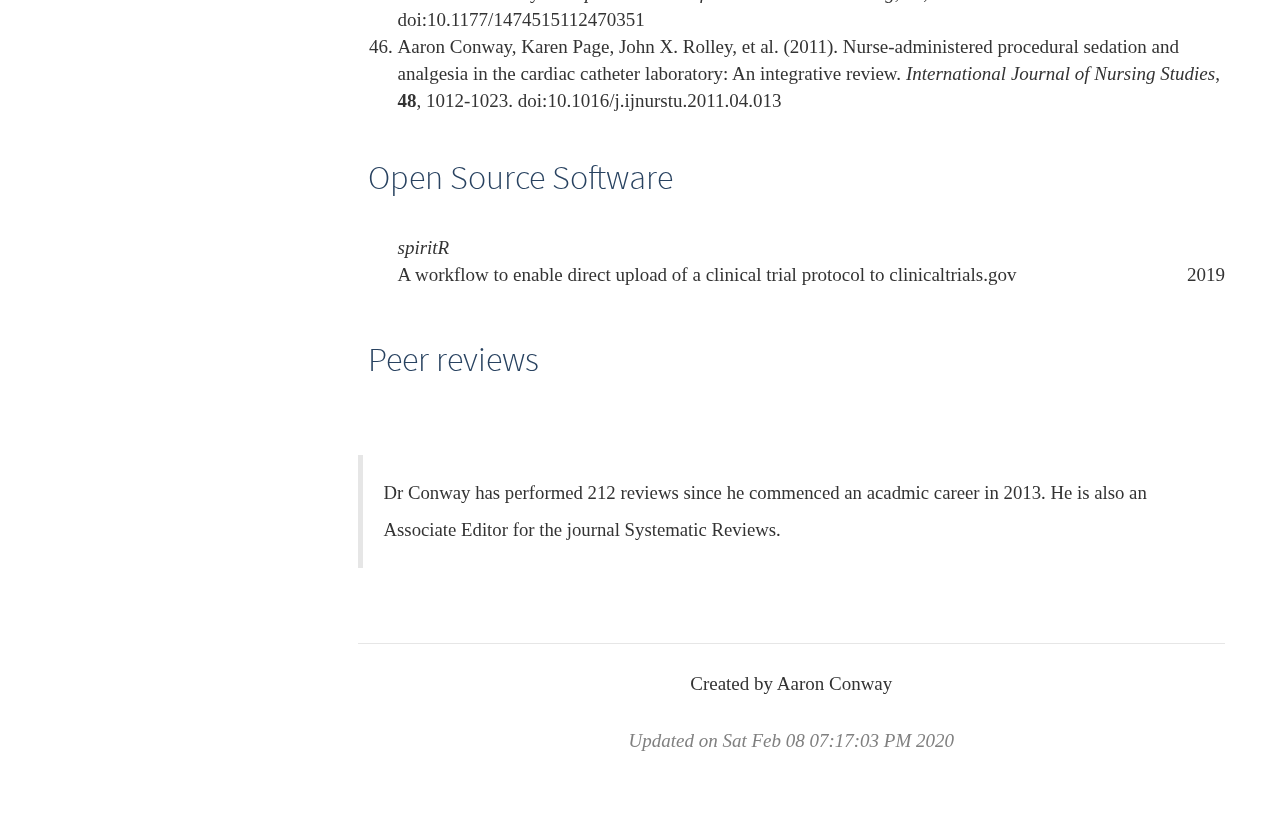
==== commit 203cc5a8: "Scheduled" ====
--- a/docs/index.html
+++ b/docs/index.html
@@ -1355,7 +1355,7 @@
 font-family: et-book, Palatino, "Palatino Linotype", "Palatino LT STD", "Book Antiqua", Georgia, serif;
 }
 h1 {
-color: DarkSlateGray;
+color: #284260;
 padding-top: 2em !important;
 margin-top: -1em !important;
 }
@@ -1431,25 +1431,25 @@
 }
 .list-group-item:hover {
 z-index: 2;
-color: DarkSlateGray;
+color: #284260;
 background-color: white;
 border: none;
 }
 .list-group-item.active{
 z-index: 2;
-color: darkslategray;
+color: #284260;
 background-color: white;
 border: none;
 }
 .list-group-item.active:focus {
 z-index: 2;
-color: darkslategray;
+color: #284260;
 background-color: white;
 border: none;
 }
 .list-group-item.active:hover {
 z-index: 2;
-color: DarkSlateGray;
+color: #284260;
 background-color: white;
 border: none;
 }
@@ -1496,7 +1496,7 @@
 }
 .button:hover {
 background-color: white;
-color: DarkSlateGray;
+color: #284260;
 text-decoration: none !important;
 }
 a {
@@ -1511,13 +1511,13 @@
 }
 a.button-landing-page:focus{
 z-index: 2;
-color: DarkSlateGray;
+color: #284260;
 border: none;
 text-decoration: none !important;
 }
 a.button-landing-page:hover{
 z-index: 2;
-color: DarkSlateGray;
+color: #284260;
 border: none;
 text-decoration: none !important;
 }
@@ -1753,7 +1753,17 @@
 i {
 margin-right: 10px;
 }
-</style>
+.box {
+background-color: #284260;
+border-left: solid 12px silver;
+line-height: 18px;
+padding: 4px;
+font-size: 32px;
+color: white;
+display: flex;
+justify-content: center;
+align-items: center;
+}</style>
 
 
 
@@ -2212,105 +2222,112 @@
 </div>
 <div id="publications" class="section level1">
 <h1><i class="fas fa-book fa-fw"></i> Publications</h1>
-<p><br></p>
-<blockquote>
-<p>Dr Conway’s publication metrics indicate a rising trajectory in terms of the quality and quantity of academic papers he has published and the citation count of those papers. Aaron has published 53 articles in 42 distinct journals across multiple disciplines including nursing, anesthesia and cardiology. His publications have been cited 686 times, with a current H-index of 14 and 17 publications have at least 10 citations. The plots below shows the number of publications and citations per year since he started an academic career.</p>
-</blockquote>
-<p><br> <img src="[data-uri]" width="50%" /><img src="[data-uri]" width="50%" /></p>
+<div class="box">
+<p>53 articles</p>
+</div>
+<br>
+<div class="box">
+<p>686 citations</p>
+</div>
+<br>
+<div class="box">
+<p>14 h-index</p>
+</div>
+<p><br> <img src="[data-uri]